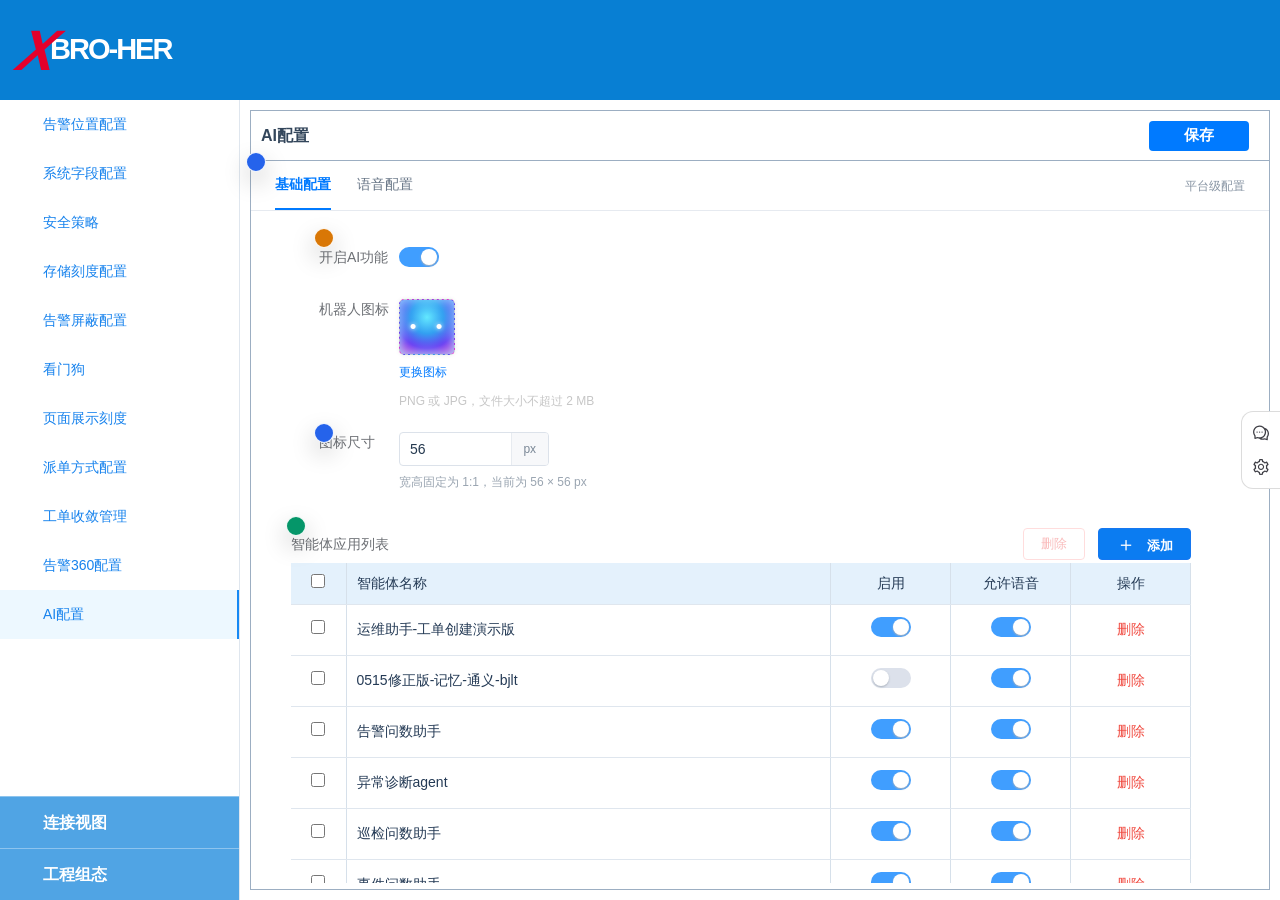
==== agent-setting/index.html @ de02d5f5 "Publish Axhub site 2026-10-08T05:49:04.096Z" ====
<!doctype html>
<html>
<head>
  <meta charset="utf-8">
  <title>工具栏 - AI配置</title>
  <meta name="viewport" content="width=device-width,initial-scale=1">
  <style>
    html, body {
      box-sizing: border-box;
      width: 100%;
      margin: 0;
      padding: 0;
      min-height: 100%;
      height: 100%;
      overflow-x: hidden;
      overflow-y: auto;
    }
    #root {
      width: 100%;
      margin-left: auto;
      margin-right: auto;
      height: 100%;
      min-height: 100vh;
      overflow: visible;
    }
    body.is-element-page #root {
      width: 100vw;
      height: 100vh;
    }
  </style>
  <style>
@layer properties{@supports (((-webkit-hyphens:none)) and (not (margin-trim:inline))) or ((-moz-orient:inline) and (not (color:rgb(from red r g b)))){*,:before,:after,::backdrop{--tw-translate-x:0;--tw-translate-y:0;--tw-translate-z:0;--tw-scale-x:1;--tw-scale-y:1;--tw-scale-z:1;--tw-rotate-x:initial;--tw-rotate-y:initial;--tw-rotate-z:initial;--tw-skew-x:initial;--tw-skew-y:initial;--tw-pan-x:initial;--tw-pan-y:initial;--tw-pinch-zoom:initial;--tw-space-y-reverse:0;--tw-space-x-reverse:0;--tw-divide-x-reverse:0;--tw-border-style:solid;--tw-divide-y-reverse:0;--tw-gradient-position:initial;--tw-gradient-from:#0000;--tw-gradient-via:#0000;--tw-gradient-to:#0000;--tw-gradient-stops:initial;--tw-gradient-via-stops:initial;--tw-gradient-from-position:0%;--tw-gradient-via-position:50%;--tw-gradient-to-position:100%;--tw-leading:initial;--tw-font-weight:initial;--tw-tracking:initial;--tw-ordinal:initial;--tw-slashed-zero:initial;--tw-numeric-figure:initial;--tw-numeric-spacing:initial;--tw-numeric-fraction:initial;--tw-shadow:0 0 #0000;--tw-shadow-color:initial;--tw-shadow-alpha:100%;--tw-inset-shadow:0 0 #0000;--tw-inset-shadow-color:initial;--tw-inset-shadow-alpha:100%;--tw-ring-color:initial;--tw-ring-shadow:0 0 #0000;--tw-inset-ring-color:initial;--tw-inset-ring-shadow:0 0 #0000;--tw-ring-inset:initial;--tw-ring-offset-width:0px;--tw-ring-offset-color:#fff;--tw-ring-offset-shadow:0 0 #0000;--tw-outline-style:solid;--tw-blur:initial;--tw-brightness:initial;--tw-contrast:initial;--tw-grayscale:initial;--tw-hue-rotate:initial;--tw-invert:initial;--tw-opacity:initial;--tw-saturate:initial;--tw-sepia:initial;--tw-drop-shadow:initial;--tw-drop-shadow-color:initial;--tw-drop-shadow-alpha:100%;--tw-drop-shadow-size:initial;--tw-backdrop-blur:initial;--tw-backdrop-brightness:initial;--tw-backdrop-contrast:initial;--tw-backdrop-grayscale:initial;--tw-backdrop-hue-rotate:initial;--tw-backdrop-invert:initial;--tw-backdrop-opacity:initial;--tw-backdrop-saturate:initial;--tw-backdrop-sepia:initial;--tw-duration:initial;--tw-ease:initial;--tw-content:""}}}@layer theme{:root,:host{--font-sans:-apple-system, BlinkMacSystemFont, "Segoe UI", Roboto, "Helvetica Neue", "Noto Sans", Arial, sans-serif, "Apple Color Emoji", "Segoe UI Emoji", "Segoe UI Symbol", "Noto Color Emoji";--font-serif:ui-serif, Georgia, Cambria, "Times New Roman", Times, serif;--font-mono:ui-monospace, SFMono-Regular, Menlo, Monaco, Consolas, "Liberation Mono", "Courier New", monospace;--color-red-50:oklch(97.1% .013 17.38);--color-red-400:oklch(70.4% .191 22.216);--color-red-500:oklch(63.7% .237 25.331);--color-red-600:oklch(57.7% .245 27.325);--color-red-900:oklch(39.6% .141 25.723);--color-orange-50:oklch(98% .016 73.684);--color-orange-100:oklch(95.4% .038 75.164);--color-orange-200:oklch(90.1% .076 70.697);--color-orange-300:oklch(83.7% .128 66.29);--color-orange-400:oklch(75% .183 55.934);--color-orange-500:oklch(70.5% .213 47.604);--color-orange-600:oklch(64.6% .222 41.116);--color-orange-700:oklch(55.3% .195 38.402);--color-orange-800:oklch(47% .157 37.304);--color-orange-900:oklch(40.8% .123 38.172);--color-amber-50:oklch(98.7% .022 95.277);--color-amber-100:oklch(96.2% .059 95.617);--color-amber-200:oklch(92.4% .12 95.746);--color-amber-300:oklch(87.9% .169 91.605);--color-amber-400:oklch(82.8% .189 84.429);--color-amber-500:oklch(76.9% .188 70.08);--color-amber-600:oklch(66.6% .179 58.318);--color-amber-700:oklch(55.5% .163 48.998);--color-amber-800:oklch(47.3% .137 46.201);--color-amber-900:oklch(41.4% .112 45.904);--color-amber-950:oklch(27.9% .077 45.635);--color-yellow-50:oklch(98.7% .026 102.212);--color-yellow-400:oklch(85.2% .199 91.936);--color-yellow-500:oklch(79.5% .184 86.047);--color-yellow-600:oklch(68.1% .162 75.834);--color-yellow-900:oklch(42.1% .095 57.708);--color-green-500:oklch(72.3% .219 149.579);--color-emerald-50:oklch(97.9% .021 166.113);--color-emerald-100:oklch(95% .052 163.051);--color-emerald-200:oklch(90.5% .093 164.15);--color-emerald-300:oklch(84.5% .143 164.978);--color-emerald-400:oklch(76.5% .177 163.223);--color-emerald-500:oklch(69.6% .17 162.48);--color-emerald-600:oklch(59.6% .145 163.225);--color-emerald-700:oklch(50.8% .118 165.612);--color-emerald-800:oklch(43.2% .095 166.913);--color-emerald-900:oklch(37.8% .077 168.94);--color-cyan-300:oklch(86.5% .127 207.078);--color-cyan-400:oklch(78.9% .154 211.53);--color-cyan-500:oklch(71.5% .143 215.221);--color-sky-300:oklch(82.8% .111 230.318);--color-sky-400:oklch(74.6% .16 232.661);--color-sky-500:oklch(68.5% .169 237.323);--color-blue-50:oklch(97% .014 254.604);--color-blue-100:oklch(93.2% .032 255.585);--color-blue-200:oklch(88.2% .059 254.128);--color-blue-400:oklch(70.7% .165 254.624);--color-blue-500:oklch(62.3% .214 259.815);--color-blue-600:oklch(54.6% .245 262.881);--color-blue-900:oklch(37.9% .146 265.522);--color-blue-950:oklch(28.2% .091 267.935);--color-indigo-50:oklch(96.2% .018 272.314);--color-indigo-200:oklch(87% .065 274.039);--color-indigo-300:oklch(78.5% .115 274.713);--color-indigo-400:oklch(67.3% .182 276.935);--color-indigo-500:oklch(58.5% .233 277.117);--color-indigo-600:oklch(51.1% .262 276.966);--color-indigo-800:oklch(39.8% .195 277.366);--color-indigo-900:oklch(35.9% .144 278.697);--color-violet-500:oklch(60.6% .25 292.717);--color-purple-50:oklch(97.7% .014 308.299);--color-purple-400:oklch(71.4% .203 305.504);--color-purple-500:oklch(62.7% .265 303.9);--color-purple-600:oklch(55.8% .288 302.321);--color-purple-900:oklch(38.1% .176 304.987);--color-fuchsia-300:oklch(83.3% .145 321.434);--color-fuchsia-500:oklch(66.7% .295 322.15);--color-pink-500:oklch(65.6% .241 354.308);--color-rose-500:oklch(64.5% .246 16.439);--color-slate-50:oklch(98.4% .003 247.858);--color-slate-100:oklch(96.8% .007 247.896);--color-slate-200:oklch(92.9% .013 255.508);--color-slate-300:oklch(86.9% .022 252.894);--color-slate-400:oklch(70.4% .04 256.788);--color-slate-500:oklch(55.4% .046 257.417);--color-slate-600:oklch(44.6% .043 257.281);--color-slate-700:oklch(37.2% .044 257.287);--color-slate-800:oklch(27.9% .041 260.031);--color-slate-900:oklch(20.8% .042 265.755);--color-slate-950:oklch(12.9% .042 264.695);--color-gray-50:oklch(98.5% .002 247.839);--color-gray-100:oklch(96.7% .003 264.542);--color-gray-200:oklch(92.8% .006 264.531);--color-gray-400:oklch(70.7% .022 261.325);--color-gray-500:oklch(55.1% .027 264.364);--color-gray-600:oklch(44.6% .03 256.802);--color-gray-950:oklch(13% .028 261.692);--color-neutral-100:oklch(97% 0 none);--color-neutral-200:oklch(92.2% 0 none);--color-neutral-400:oklch(70.8% 0 none);--color-neutral-500:oklch(55.6% 0 none);--color-neutral-600:oklch(43.9% 0 none);--color-neutral-800:oklch(26.9% 0 none);--color-neutral-900:oklch(20.5% 0 none);--color-stone-50:oklch(98.5% .001 106.423);--color-stone-100:oklch(97% .001 106.424);--color-stone-200:oklch(92.3% .003 48.717);--color-black:#000;--color-white:#fff;--spacing:.25rem;--breakpoint-sm:40rem;--breakpoint-md:48rem;--breakpoint-lg:64rem;--breakpoint-xl:80rem;--breakpoint-2xl:96rem;--container-xs:20rem;--container-sm:24rem;--container-md:28rem;--container-lg:32rem;--container-xl:36rem;--container-2xl:42rem;--container-3xl:48rem;--container-5xl:64rem;--container-6xl:72rem;--container-7xl:80rem;--text-xs:.75rem;--text-xs--line-height:calc(1 / .75);--text-sm:.875rem;--text-sm--line-height:calc(1.25 / .875);--text-base:1rem;--text-base--line-height: 1.5 ;--text-lg:1.125rem;--text-lg--line-height:calc(1.75 / 1.125);--text-xl:1.25rem;--text-xl--line-height:calc(1.75 / 1.25);--text-2xl:1.5rem;--text-2xl--line-height:calc(2 / 1.5);--text-3xl:1.875rem;--text-3xl--line-height: 1.2 ;--text-4xl:2.25rem;--text-4xl--line-height:calc(2.5 / 2.25);--text-5xl:3rem;--text-5xl--line-height:1;--text-6xl:3.75rem;--text-6xl--line-height:1;--text-7xl:4.5rem;--text-7xl--line-height:1;--text-8xl:6rem;--text-8xl--line-height:1;--text-9xl:8rem;--text-9xl--line-height:1;--font-weight-thin:100;--font-weight-extralight:200;--font-weight-light:300;--font-weight-normal:400;--font-weight-medium:500;--font-weight-semibold:600;--font-weight-bold:700;--font-weight-extrabold:800;--font-weight-black:900;--tracking-tighter:-.05em;--tracking-tight:-.025em;--tracking-wide:.025em;--tracking-wider:.05em;--tracking-widest:.1em;--leading-tight:1.25;--leading-snug:1.375;--leading-normal:1.5;--leading-relaxed:1.625;--leading-loose:2;--radius-xs:.125rem;--radius-sm:.25rem;--radius-md:.375rem;--radius-lg:.5rem;--radius-xl:.75rem;--radius-2xl:1rem;--radius-3xl:1.5rem;--shadow-sm:0 1px 3px 0 #0000001a, 0 1px 2px -1px #0000001a;--shadow-md:0 4px 6px -1px #0000001a, 0 2px 4px -2px #0000001a;--shadow-lg:0 10px 15px -3px #0000001a, 0 4px 6px -4px #0000001a;--shadow-xl:0 20px 25px -5px #0000001a, 0 8px 10px -6px #0000001a;--ease-in:cubic-bezier(.4, 0, 1, 1);--ease-out:cubic-bezier(0, 0, .2, 1);--ease-in-out:cubic-bezier(.4, 0, .2, 1);--animate-spin:spin 1s linear infinite;--animate-ping:ping 1s cubic-bezier(0, 0, .2, 1) infinite;--animate-pulse:pulse 2s cubic-bezier(.4, 0, .6, 1) infinite;--animate-bounce:bounce 1s infinite;--blur-md:12px;--default-transition-duration:.15s;--default-transition-timing-function:cubic-bezier(.4, 0, .2, 1);--default-font-family:var(--font-sans);--default-mono-font-family:var(--font-mono);--color-brand-1:#e4f0fd;--color-brand-2:#c6e1fd;--color-brand-3:#96c7fc;--color-brand-4:#65aefc;--color-brand-5:#3395fd;--color-brand-6:#007aff;--color-brand-7:#0063cc;--color-brand-8:#004a99;--color-brand-9:#08325e;--color-brand-10:#05192e;--radius-none:0}}@layer base{*,:after,:before,::backdrop{box-sizing:border-box;border:0 solid;margin:0;padding:0}::file-selector-button{box-sizing:border-box;border:0 solid;margin:0;padding:0}html,:host{-webkit-text-size-adjust:100%;tab-size:4;line-height:1.5;font-family:var(--default-font-family,-apple-system, BlinkMacSystemFont, "Segoe UI", Roboto, "Helvetica Neue", "Noto Sans", Arial, sans-serif, "Apple Color Emoji", "Segoe UI Emoji", "Segoe UI Symbol", "Noto Color Emoji");font-feature-settings:var(--default-font-feature-settings,normal);font-variation-settings:var(--default-font-variation-settings,normal);-webkit-tap-highlight-color:transparent}hr{height:0;color:inherit;border-top-width:1px}abbr:where([title]){-webkit-text-decoration:underline dotted;text-decoration:underline dotted}h1,h2,h3,h4,h5,h6{font-size:inherit;font-weight:inherit}a{color:inherit;-webkit-text-decoration:inherit;text-decoration:inherit}b,strong{font-weight:bolder}code,kbd,samp,pre{font-family:var(--default-mono-font-family,ui-monospace, SFMono-Regular, Menlo, Monaco, Consolas, "Liberation Mono", "Courier New", monospace);font-feature-settings:var(--default-mono-font-feature-settings,normal);font-variation-settings:var(--default-mono-font-variation-settings,normal);font-size:1em}small{font-size:80%}sub,sup{vertical-align:baseline;font-size:75%;line-height:0;position:relative}sub{bottom:-.25em}sup{top:-.5em}table{text-indent:0;border-color:inherit;border-collapse:collapse}:-moz-focusring:where(:not(iframe)){outline:auto}progress{vertical-align:baseline}summary{display:list-item}ol,ul,menu{list-style:none}img,svg,video,canvas,audio,iframe,embed,object{vertical-align:middle;display:block}img,video{max-width:100%;height:auto}button,input,select,optgroup,textarea{font:inherit;font-feature-settings:inherit;font-variation-settings:inherit;letter-spacing:inherit;color:inherit;opacity:1;background-color:#0000;border-radius:0}::file-selector-button{font:inherit;font-feature-settings:inherit;font-variation-settings:inherit;letter-spacing:inherit;color:inherit;opacity:1;background-color:#0000;border-radius:0}:where(select:is([multiple],[size])) optgroup{font-weight:bolder}:where(select:is([multiple],[size])) optgroup option{padding-inline-start:20px}::file-selector-button{margin-inline-end:4px}::placeholder{opacity:1}@supports (not ((-webkit-appearance:-apple-pay-button))) or (contain-intrinsic-size:1px){::placeholder{color:currentColor}@supports (color:color-mix(in lab,red,red)){::placeholder{color:color-mix(in oklab,currentcolor 50%,transparent)}}}textarea{resize:vertical}::-webkit-search-decoration{-webkit-appearance:none}::-webkit-date-and-time-value{min-height:1lh;text-align:inherit}::-webkit-datetime-edit{display:inline-flex}::-webkit-datetime-edit-fields-wrapper{padding:0}::-webkit-datetime-edit{padding-block:0}::-webkit-datetime-edit-year-field{padding-block:0}::-webkit-datetime-edit-month-field{padding-block:0}::-webkit-datetime-edit-day-field{padding-block:0}::-webkit-datetime-edit-hour-field{padding-block:0}::-webkit-datetime-edit-minute-field{padding-block:0}::-webkit-datetime-edit-second-field{padding-block:0}::-webkit-datetime-edit-millisecond-field{padding-block:0}::-webkit-datetime-edit-meridiem-field{padding-block:0}::-webkit-calendar-picker-indicator{line-height:1}:-moz-ui-invalid{box-shadow:none}button,input:where([type=button],[type=reset],[type=submit]){appearance:button}::file-selector-button{appearance:button}::-webkit-inner-spin-button{height:auto}::-webkit-outer-spin-button{height:auto}[hidden]:where(:not([hidden=until-found])){display:none!important}}@layer components;@layer utilities{.\@container{container-type:inline-size}.pointer-events-none{pointer-events:none}.\!visible{visibility:visible!important}.collapse{visibility:collapse}.invisible{visibility:hidden}.visible{visibility:visible}.visible\!{visibility:visible!important}.sr-only{clip-path:inset(50%);white-space:nowrap;border-width:0;width:1px;height:1px;margin:-1px;padding:0;position:absolute;overflow:hidden}.not-sr-only{clip-path:none;white-space:normal;width:auto;height:auto;margin:0;padding:0;position:static;overflow:visible}.absolute{position:absolute}.fixed{position:fixed}.fixed\!{position:fixed!important}.relative{position:relative}.static{position:static}.sticky{position:sticky}.inset-0{inset:0}.inset-x-0{inset-inline:0}.inset-y-0{inset-block:0}.\!top-6{top:calc(var(--spacing) * 6)!important}.-top-0\.5{top:calc(var(--spacing) * -.5)}.-top-1{top:calc(var(--spacing) * -1)}.top-0{top:0}.top-1{top:var(--spacing)}.top-1\/2{top:50%}.top-3{top:calc(var(--spacing) * 3)}.top-4{top:calc(var(--spacing) * 4)}.top-5{top:calc(var(--spacing) * 5)}.top-14{top:calc(var(--spacing) * 14)}.top-\[-2\.09px\]{top:-2.09px}.top-\[-12\.47px\]{top:-12.47px}.top-\[-17px\]{top:-17px}.top-\[-34\.09px\]{top:-34.09px}.top-\[-142px\]{top:-142px}.top-\[-214px\]{top:-214px}.top-\[-286px\]{top:-286px}.top-\[1px\]{top:1px}.top-\[2px\]{top:2px}.top-\[3\.77px\]{top:3.77px}.top-\[4\.86px\]{top:4.86px}.top-\[4px\]{top:4px}.top-\[6px\]{top:6px}.top-\[7px\]{top:7px}.top-\[8px\]{top:8px}.top-\[11px\]{top:11px}.top-\[12px\]{top:12px}.top-\[13px\]{top:13px}.top-\[16px\]{top:16px}.top-\[17\.91px\]{top:17.91px}.top-\[19px\]{top:19px}.top-\[20px\]{top:20px}.top-\[21px\]{top:21px}.top-\[24\.79px\]{top:24.79px}.top-\[24px\]{top:24px}.top-\[28px\]{top:28px}.top-\[33\.48px\]{top:33.48px}.top-\[33px\]{top:33px}.top-\[44px\]{top:44px}.top-\[47px\]{top:47px}.top-\[50\%\]{top:50%}.top-\[50px\]{top:50px}.top-\[68px\]{top:68px}.top-\[72px\]{top:72px}.top-\[79px\]{top:79px}.top-\[124px\]{top:124px}.top-\[177px\]{top:177px}.top-\[184px\]{top:184px}.top-\[196px\]{top:196px}.top-\[249px\]{top:249px}.top-\[252px\]{top:252px}.top-\[264px\]{top:264px}.top-\[297px\]{top:297px}.top-\[312px\]{top:312px}.top-\[324px\]{top:324px}.top-\[326px\]{top:326px}.top-\[401px\]{top:401px}.top-\[505px\]{top:505px}.top-\[609px\]{top:609px}.top-\[713px\]{top:713px}.top-\[817px\]{top:817px}.top-full{top:100%}.-right-0\.5{right:calc(var(--spacing) * -.5)}.-right-1{right:calc(var(--spacing) * -1)}.right-0{right:0}.right-1{right:var(--spacing)}.right-2{right:calc(var(--spacing) * 2)}.right-3{right:calc(var(--spacing) * 3)}.right-4{right:calc(var(--spacing) * 4)}.right-5{right:calc(var(--spacing) * 5)}.right-\[-8px\]{right:-8px}.bottom-0{bottom:0}.bottom-3{bottom:calc(var(--spacing) * 3)}.bottom-full{bottom:100%}.left-0{left:0}.left-1\/2{left:50%}.left-2{left:calc(var(--spacing) * 2)}.left-3{left:calc(var(--spacing) * 3)}.left-4{left:calc(var(--spacing) * 4)}.left-\[-8px\]{left:-8px}.left-\[1px\]{left:1px}.left-\[4px\]{left:4px}.left-\[6px\]{left:6px}.left-\[7px\]{left:7px}.left-\[8px\]{left:8px}.left-\[10px\]{left:10px}.left-\[12px\]{left:12px}.left-\[13px\]{left:13px}.left-\[16px\]{left:16px}.left-\[17\.47px\]{left:17.47px}.left-\[20px\]{left:20px}.left-\[22\.68px\]{left:22.68px}.left-\[22px\]{left:22px}.left-\[24px\]{left:24px}.left-\[33px\]{left:33px}.left-\[34px\]{left:34px}.left-\[50\%\]{left:50%}.left-\[53px\]{left:53px}.left-\[56px\]{left:56px}.left-\[58px\]{left:58px}.left-\[61px\]{left:61px}.left-\[76px\]{left:76px}.left-\[80px\]{left:80px}.left-\[88px\]{left:88px}.left-\[106px\]{left:106px}.left-\[109px\]{left:109px}.left-\[130\.62px\]{left:130.62px}.left-\[139px\]{left:139px}.left-\[178px\]{left:178px}.left-\[188px\]{left:188px}.left-\[229px\]{left:229px}.left-\[232px\]{left:232px}.left-\[273\.91px\]{left:273.91px}.left-\[279\.71px\]{left:279.71px}.left-\[305px\]{left:305px}.left-\[320px\]{left:320px}.left-\[362px\]{left:362px}.left-\[396px\]{left:396px}.left-\[403px\]{left:403px}.left-\[408\.86px\]{left:408.86px}.left-\[408px\]{left:408px}.left-\[495\.91px\]{left:495.91px}.left-\[496px\]{left:496px}.left-\[517\.77px\]{left:517.77px}.left-\[520px\]{left:520px}.left-\[558px\]{left:558px}.left-\[642px\]{left:642px}.left-\[647\.86px\]{left:647.86px}.left-\[672px\]{left:672px}.left-\[678px\]{left:678px}.left-\[760px\]{left:760px}.left-\[1816px\]{left:1816px}.isolate{isolation:isolate}.isolation-auto{isolation:auto}.-z-0{z-index:-0}.z-0{z-index:0}.z-10{z-index:10}.z-20{z-index:20}.z-30{z-index:30}.z-40{z-index:40}.z-50{z-index:50}.z-\[60\]{z-index:60}.z-\[70\]{z-index:70}.z-\[100\]{z-index:100}.z-\[120\]{z-index:120}.z-\[2000\]{z-index:2000}.col-span-3{grid-column:span 3/span 3}.float-right{float:right}.container{width:100%}@media (min-width:40rem){.container{max-width:40rem}}@media (min-width:48rem){.container{max-width:48rem}}@media (min-width:64rem){.container{max-width:64rem}}@media (min-width:80rem){.container{max-width:80rem}}@media (min-width:96rem){.container{max-width:96rem}}.m-0{margin:0}.m-1{margin:var(--spacing)}.m-4{margin:calc(var(--spacing) * 4)}.m-6{margin:calc(var(--spacing) * 6)}.-mx-1{margin-inline:calc(var(--spacing) * -1)}.mx-0\.5{margin-inline:calc(var(--spacing) * .5)}.mx-1{margin-inline:var(--spacing)}.mx-auto{margin-inline:auto}.my-1{margin-block:var(--spacing)}.my-5{margin-block:calc(var(--spacing) * 5)}.-mt-0{margin-top:0}.-mt-0\.5{margin-top:calc(var(--spacing) * -.5)}.mt-0{margin-top:0}.mt-0\.5{margin-top:calc(var(--spacing) * .5)}.mt-1{margin-top:var(--spacing)}.mt-1\.5{margin-top:calc(var(--spacing) * 1.5)}.mt-2{margin-top:calc(var(--spacing) * 2)}.mt-3{margin-top:calc(var(--spacing) * 3)}.mt-4{margin-top:calc(var(--spacing) * 4)}.mt-5{margin-top:calc(var(--spacing) * 5)}.mt-6{margin-top:calc(var(--spacing) * 6)}.-mr-6{margin-right:calc(var(--spacing) * -6)}.-mr-96{margin-right:calc(var(--spacing) * -96)}.mr-0{margin-right:0}.mr-0\.5{margin-right:calc(var(--spacing) * .5)}.mr-1{margin-right:var(--spacing)}.mr-1\.5{margin-right:calc(var(--spacing) * 1.5)}.mr-2{margin-right:calc(var(--spacing) * 2)}.mr-4{margin-right:calc(var(--spacing) * 4)}.mr-5{margin-right:calc(var(--spacing) * 5)}.mr-7{margin-right:calc(var(--spacing) * 7)}.mr-14{margin-right:calc(var(--spacing) * 14)}.-mb-0{margin-bottom:0}.-mb-0\.5{margin-bottom:calc(var(--spacing) * -.5)}.-mb-px{margin-bottom:-1px}.mb-0{margin-bottom:0}.mb-1{margin-bottom:var(--spacing)}.mb-1\.5{margin-bottom:calc(var(--spacing) * 1.5)}.mb-2{margin-bottom:calc(var(--spacing) * 2)}.mb-2\.5{margin-bottom:calc(var(--spacing) * 2.5)}.mb-3{margin-bottom:calc(var(--spacing) * 3)}.mb-4{margin-bottom:calc(var(--spacing) * 4)}.mb-6{margin-bottom:calc(var(--spacing) * 6)}.mb-8{margin-bottom:calc(var(--spacing) * 8)}.mb-12{margin-bottom:calc(var(--spacing) * 12)}.-ml-6{margin-left:calc(var(--spacing) * -6)}.-ml-8{margin-left:calc(var(--spacing) * -8)}.-ml-px{margin-left:-1px}.ml-0{margin-left:0}.ml-0\.5{margin-left:calc(var(--spacing) * .5)}.ml-1{margin-left:var(--spacing)}.ml-2{margin-left:calc(var(--spacing) * 2)}.ml-4{margin-left:calc(var(--spacing) * 4)}.ml-14{margin-left:calc(var(--spacing) * 14)}.ml-96{margin-left:calc(var(--spacing) * 96)}.ml-auto{margin-left:auto}.box-border{box-sizing:border-box}.line-clamp-1{-webkit-line-clamp:1;-webkit-box-orient:vertical;display:-webkit-box;overflow:hidden}.line-clamp-2{-webkit-line-clamp:2;-webkit-box-orient:vertical;display:-webkit-box;overflow:hidden}.\!flex{display:flex!important}.block{display:block}.contents{display:contents}.flex{display:flex}.flow-root{display:flow-root}.grid{display:grid}.hidden{display:none}.inline{display:inline}.inline\!{display:inline!important}.inline-block{display:inline-block}.inline-flex{display:inline-flex}.inline-grid{display:inline-grid}.inline-table{display:inline-table}.list-item{display:list-item}.table{display:table}.table\!{display:table!important}.table-caption{display:table-caption}.table-cell{display:table-cell}.table-column{display:table-column}.table-column-group{display:table-column-group}.table-footer-group{display:table-footer-group}.table-header-group{display:table-header-group}.table-row{display:table-row}.table-row-group{display:table-row-group}.aspect-square{aspect-ratio:1}.size-1{width:var(--spacing);height:var(--spacing)}.size-2\.5{width:calc(var(--spacing) * 2.5);height:calc(var(--spacing) * 2.5)}.size-3{width:calc(var(--spacing) * 3);height:calc(var(--spacing) * 3)}.size-4{width:calc(var(--spacing) * 4);height:calc(var(--spacing) * 4)}.size-5{width:calc(var(--spacing) * 5);height:calc(var(--spacing) * 5)}.size-6{width:calc(var(--spacing) * 6);height:calc(var(--spacing) * 6)}.size-8{width:calc(var(--spacing) * 8);height:calc(var(--spacing) * 8)}.size-9{width:calc(var(--spacing) * 9);height:calc(var(--spacing) * 9)}.size-10{width:calc(var(--spacing) * 10);height:calc(var(--spacing) * 10)}.size-12{width:calc(var(--spacing) * 12);height:calc(var(--spacing) * 12)}.size-14{width:calc(var(--spacing) * 14);height:calc(var(--spacing) * 14)}.size-16{width:calc(var(--spacing) * 16);height:calc(var(--spacing) * 16)}.h-0{height:0}.h-1\.5{height:calc(var(--spacing) * 1.5)}.h-2{height:calc(var(--spacing) * 2)}.h-2\.5{height:calc(var(--spacing) * 2.5)}.h-3{height:calc(var(--spacing) * 3)}.h-3\.5{height:calc(var(--spacing) * 3.5)}.h-4{height:calc(var(--spacing) * 4)}.h-5{height:calc(var(--spacing) * 5)}.h-6{height:calc(var(--spacing) * 6)}.h-7{height:calc(var(--spacing) * 7)}.h-8{height:calc(var(--spacing) * 8)}.h-9{height:calc(var(--spacing) * 9)}.h-10{height:calc(var(--spacing) * 10)}.h-11{height:calc(var(--spacing) * 11)}.h-12{height:calc(var(--spacing) * 12)}.h-14{height:calc(var(--spacing) * 14)}.h-16{height:calc(var(--spacing) * 16)}.h-20{height:calc(var(--spacing) * 20)}.h-24{height:calc(var(--spacing) * 24)}.h-28{height:calc(var(--spacing) * 28)}.h-32{height:calc(var(--spacing) * 32)}.h-40{height:calc(var(--spacing) * 40)}.h-48{height:calc(var(--spacing) * 48)}.h-56{height:calc(var(--spacing) * 56)}.h-84{height:calc(var(--spacing) * 84)}.h-96{height:calc(var(--spacing) * 96)}.h-\[2px\]{height:2px}.h-\[9px\]{height:9px}.h-\[60vh\]{height:60vh}.h-\[320px\]{height:320px}.h-\[360px\]{height:360px}.h-\[560px\]{height:560px}.h-\[1036px\]{height:1036px}.h-\[1080px\]{height:1080px}.h-\[calc\(100vh\)\]{height:100vh}.h-\[calc\(100vh-3\.5rem\)\]{height:calc(100vh - 3.5rem)}.h-\[var\(--radix-select-trigger-height\)\]{height:var(--radix-select-trigger-height)}.h-auto{height:auto}.h-full{height:100%}.h-px{height:1px}.h-screen{height:100vh}.max-h-10{max-height:calc(var(--spacing) * 10)}.max-h-14{max-height:calc(var(--spacing) * 14)}.max-h-48{max-height:calc(var(--spacing) * 48)}.max-h-72{max-height:calc(var(--spacing) * 72)}.max-h-80{max-height:calc(var(--spacing) * 80)}.max-h-96{max-height:calc(var(--spacing) * 96)}.max-h-\[80vh\]{max-height:80vh}.max-h-\[140px\]{max-height:140px}.max-h-\[160px\]{max-height:160px}.max-h-\[300px\]{max-height:300px}.max-h-\[calc\(100vh-3rem\)\]{max-height:calc(100vh - 3rem)}.max-h-full{max-height:100%}.max-h-none{max-height:none}.min-h-0{min-height:0}.min-h-5{min-height:calc(var(--spacing) * 5)}.min-h-9{min-height:calc(var(--spacing) * 9)}.min-h-\[32px\]{min-height:32px}.min-h-\[84px\]{min-height:84px}.min-h-\[96px\]{min-height:96px}.min-h-\[100dvh\]{min-height:100dvh}.min-h-\[150px\]{min-height:150px}.min-h-\[200px\]{min-height:200px}.min-h-\[400px\]{min-height:400px}.min-h-\[520px\]{min-height:520px}.min-h-screen{min-height:100vh}.w-0{width:0}.w-1{width:var(--spacing)}.w-1\/2{width:50%}.w-1\/3{width:33.3333%}.w-1\/4{width:25%}.w-2{width:calc(var(--spacing) * 2)}.w-2\.5{width:calc(var(--spacing) * 2.5)}.w-2\/3{width:66.6667%}.w-3{width:calc(var(--spacing) * 3)}.w-3\.5{width:calc(var(--spacing) * 3.5)}.w-3\/4{width:75%}.w-4{width:calc(var(--spacing) * 4)}.w-4\/5{width:80%}.w-5{width:calc(var(--spacing) * 5)}.w-6{width:calc(var(--spacing) * 6)}.w-7{width:calc(var(--spacing) * 7)}.w-8{width:calc(var(--spacing) * 8)}.w-9{width:calc(var(--spacing) * 9)}.w-10{width:calc(var(--spacing) * 10)}.w-11\/12{width:91.6667%}.w-12{width:calc(var(--spacing) * 12)}.w-14{width:calc(var(--spacing) * 14)}.w-16{width:calc(var(--spacing) * 16)}.w-20{width:calc(var(--spacing) * 20)}.w-24{width:calc(var(--spacing) * 24)}.w-28{width:calc(var(--spacing) * 28)}.w-32{width:calc(var(--spacing) * 32)}.w-40{width:calc(var(--spacing) * 40)}.w-44{width:calc(var(--spacing) * 44)}.w-48{width:calc(var(--spacing) * 48)}.w-52{width:calc(var(--spacing) * 52)}.w-56{width:calc(var(--spacing) * 56)}.w-60{width:calc(var(--spacing) * 60)}.w-64{width:calc(var(--spacing) * 64)}.w-72{width:calc(var(--spacing) * 72)}.w-80{width:calc(var(--spacing) * 80)}.w-96{width:calc(var(--spacing) * 96)}.w-\[3px\]{width:3px}.w-\[4\.95px\]{width:4.95px}.w-\[9px\]{width:9px}.w-\[45\%\]{width:45%}.w-\[56px\]{width:56px}.w-\[180px\]{width:180px}.w-\[200px\]{width:200px}.w-\[240px\]{width:240px}.w-\[248px\]{width:248px}.w-\[280px\]{width:280px}.w-\[288px\]{width:288px}.w-\[300px\]{width:300px}.w-\[320px\]{width:320px}.w-\[340px\]{width:340px}.w-\[350px\]{width:350px}.w-\[375px\]{width:375px}.w-\[528px\]{width:528px}.w-\[768px\]{width:768px}.w-\[800px\]{width:800px}.w-\[848px\]{width:848px}.w-\[1840px\]{width:1840px}.w-\[1920px\]{width:1920px}.w-\[calc\(33\%-1rem\)\]{width:calc(33% - 1rem)}.w-\[min\(90vw\,860px\)\]{width:min(90vw,860px)}.w-\[min\(92vw\,520px\)\]{width:min(92vw,520px)}.w-\[min\(92vw\,620px\)\]{width:min(92vw,620px)}.w-\[var\(--radix-popover-trigger-width\)\]{width:var(--radix-popover-trigger-width)}.w-auto{width:auto}.w-fit{width:fit-content}.w-full{width:100%}.w-max{width:max-content}.w-px{width:1px}.max-w-0{max-width:0}.max-w-2xl{max-width:var(--container-2xl)}.max-w-3xl{max-width:var(--container-3xl)}.max-w-5xl{max-width:var(--container-5xl)}.max-w-6xl{max-width:var(--container-6xl)}.max-w-7xl{max-width:var(--container-7xl)}.max-w-\[65ch\]{max-width:65ch}.max-w-\[80\%\]{max-width:80%}.max-w-\[220px\]{max-width:220px}.max-w-\[360px\]{max-width:360px}.max-w-\[420px\]{max-width:420px}.max-w-\[460px\]{max-width:460px}.max-w-\[480px\]{max-width:480px}.max-w-\[520px\]{max-width:520px}.max-w-\[620px\]{max-width:620px}.max-w-\[640px\]{max-width:640px}.max-w-\[720px\]{max-width:720px}.max-w-\[760px\]{max-width:760px}.max-w-\[780px\]{max-width:780px}.max-w-\[860px\]{max-width:860px}.max-w-\[1200px\]{max-width:1200px}.max-w-\[1400px\]{max-width:1400px}.max-w-full{max-width:100%}.max-w-lg{max-width:var(--container-lg)}.max-w-md{max-width:var(--container-md)}.max-w-none{max-width:none}.max-w-screen-2xl{max-width:var(--breakpoint-2xl)}.max-w-screen-lg{max-width:var(--breakpoint-lg)}.max-w-screen-md{max-width:var(--breakpoint-md)}.max-w-screen-sm{max-width:var(--breakpoint-sm)}.max-w-screen-xl{max-width:var(--breakpoint-xl)}.max-w-sm{max-width:var(--container-sm)}.max-w-xl{max-width:var(--container-xl)}.max-w-xs{max-width:var(--container-xs)}.min-w-0{min-width:0}.min-w-3\.5{min-width:calc(var(--spacing) * 3.5)}.min-w-\[8rem\]{min-width:8rem}.min-w-\[36px\]{min-width:36px}.min-w-\[76px\]{min-width:76px}.min-w-\[132px\]{min-width:132px}.min-w-\[280px\]{min-width:280px}.min-w-\[var\(--radix-select-trigger-width\)\]{min-width:var(--radix-select-trigger-width)}.min-w-full{min-width:100%}.flex-1{flex:1}.flex-none{flex:none}.flex-shrink{flex-shrink:1}.flex-shrink-0{flex-shrink:0}.shrink{flex-shrink:1}.shrink-0{flex-shrink:0}.flex-grow,.grow{flex-grow:1}.basis-0{flex-basis:0}.basis-1{flex-basis:var(--spacing)}.basis-1\/12{flex-basis:8.33333%}.caption-bottom{caption-side:bottom}.border-collapse{border-collapse:collapse}.border-separate{border-collapse:separate}.origin-\(--radix-tooltip-content-transform-origin\){transform-origin:var(--radix-tooltip-content-transform-origin)}.origin-center{transform-origin:50%}.origin-top-left{transform-origin:0 0}.-translate-x-1\/2{--tw-translate-x: -50% ;translate:var(--tw-translate-x) var(--tw-translate-y)}.-translate-x-full{--tw-translate-x:-100%;translate:var(--tw-translate-x) var(--tw-translate-y)}.translate-x-0{--tw-translate-x:0px;translate:var(--tw-translate-x) var(--tw-translate-y)}.translate-x-\[-3px\]{--tw-translate-x:-3px;translate:var(--tw-translate-x) var(--tw-translate-y)}.translate-x-\[-50\%\]{--tw-translate-x:-50%;translate:var(--tw-translate-x) var(--tw-translate-y)}.translate-x-full{--tw-translate-x:100%;translate:var(--tw-translate-x) var(--tw-translate-y)}.\!translate-y-0{--tw-translate-y:0px!important;translate:var(--tw-translate-x) var(--tw-translate-y)!important}.-translate-y-1\/2{--tw-translate-y: -50% ;translate:var(--tw-translate-x) var(--tw-translate-y)}.-translate-y-\[1px\]{--tw-translate-y: -1px ;translate:var(--tw-translate-x) var(--tw-translate-y)}.translate-y-\[-50\%\]{--tw-translate-y:-50%;translate:var(--tw-translate-x) var(--tw-translate-y)}.translate-y-\[calc\(-50\%_-_2px\)\]{--tw-translate-y: calc(-50% - 2px) ;translate:var(--tw-translate-x) var(--tw-translate-y)}.translate-none{translate:none}.scale-0{--tw-scale-x:0%;--tw-scale-y:0%;--tw-scale-z:0%;scale:var(--tw-scale-x) var(--tw-scale-y)}.scale-100{--tw-scale-x:100%;--tw-scale-y:100%;--tw-scale-z:100%;scale:var(--tw-scale-x) var(--tw-scale-y)}.scale-3d{scale:var(--tw-scale-x) var(--tw-scale-y) var(--tw-scale-z)}.scale-\[0\.98\]{scale:.98}.-rotate-90{rotate:-90deg}.rotate-0{rotate:0deg}.rotate-45{rotate:45deg}.rotate-90{rotate:90deg}.rotate-\[75deg\]{rotate:75deg}.transform{transform:var(--tw-rotate-x,) var(--tw-rotate-y,) var(--tw-rotate-z,) var(--tw-skew-x,) var(--tw-skew-y,)}.transform\!{transform:var(--tw-rotate-x,) var(--tw-rotate-y,) var(--tw-rotate-z,) var(--tw-skew-x,) var(--tw-skew-y,)!important}.animate-bounce{animation:var(--animate-bounce)}.animate-ping{animation:var(--animate-ping)}.animate-pulse{animation:var(--animate-pulse)}.animate-spin{animation:var(--animate-spin)}.cursor-default{cursor:default}.cursor-not-allowed{cursor:not-allowed}.cursor-pointer{cursor:pointer}.cursor-text{cursor:text}.touch-pinch-zoom{--tw-pinch-zoom:pinch-zoom;touch-action:var(--tw-pan-x,) var(--tw-pan-y,) var(--tw-pinch-zoom,)}.touch-none{touch-action:none}.resize{resize:both}.resize-none{resize:none}.resize-y{resize:vertical}.scrollbar-thin{scrollbar-width:thin}.list-none{list-style-type:none}.grid-cols-1{grid-template-columns:repeat(1,minmax(0,1fr))}.grid-cols-2{grid-template-columns:repeat(2,minmax(0,1fr))}.grid-cols-3{grid-template-columns:repeat(3,minmax(0,1fr))}.grid-cols-4{grid-template-columns:repeat(4,minmax(0,1fr))}.grid-cols-5{grid-template-columns:repeat(5,minmax(0,1fr))}.grid-cols-\[1fr_auto_auto_auto\]{grid-template-columns:1fr auto auto auto}.grid-cols-\[minmax\(0\,1fr\)_auto_minmax\(0\,1fr\)\]{grid-template-columns:minmax(0,1fr) auto minmax(0,1fr)}.\!flex-col{flex-direction:column!important}.flex-col{flex-direction:column}.flex-col-reverse{flex-direction:column-reverse}.flex-row{flex-direction:row}.flex-row-reverse{flex-direction:row-reverse}.flex-wrap{flex-wrap:wrap}.items-center{align-items:center}.items-end{align-items:flex-end}.items-start{align-items:flex-start}.items-stretch{align-items:stretch}.justify-between{justify-content:space-between}.justify-center{justify-content:center}.justify-end{justify-content:flex-end}.justify-start{justify-content:flex-start}.gap-0{gap:0}.gap-0\.5{gap:calc(var(--spacing) * .5)}.gap-1{gap:var(--spacing)}.gap-1\.5{gap:calc(var(--spacing) * 1.5)}.gap-2{gap:calc(var(--spacing) * 2)}.gap-2\.5{gap:calc(var(--spacing) * 2.5)}.gap-3{gap:calc(var(--spacing) * 3)}.gap-4{gap:calc(var(--spacing) * 4)}.gap-6{gap:calc(var(--spacing) * 6)}.gap-8{gap:calc(var(--spacing) * 8)}.gap-12{gap:calc(var(--spacing) * 12)}:where(.\!space-y-0>:not(:last-child)){--tw-space-y-reverse:0!important;margin-block:0!important}:where(.space-y-0>:not(:last-child)){--tw-space-y-reverse:0;margin-block:0}:where(.space-y-0\.5>:not(:last-child)){--tw-space-y-reverse:0;margin-block-start:calc(calc(var(--spacing) * .5) * var(--tw-space-y-reverse));margin-block-end:calc(calc(var(--spacing) * .5) * calc(1 - var(--tw-space-y-reverse)))}:where(.space-y-1>:not(:last-child)){--tw-space-y-reverse:0;margin-block-start:calc(var(--spacing) * var(--tw-space-y-reverse));margin-block-end:calc(var(--spacing) * calc(1 - var(--tw-space-y-reverse)))}:where(.space-y-1\.5>:not(:last-child)){--tw-space-y-reverse:0;margin-block-start:calc(calc(var(--spacing) * 1.5) * var(--tw-space-y-reverse));margin-block-end:calc(calc(var(--spacing) * 1.5) * calc(1 - var(--tw-space-y-reverse)))}:where(.space-y-2>:not(:last-child)){--tw-space-y-reverse:0;margin-block-start:calc(calc(var(--spacing) * 2) * var(--tw-space-y-reverse));margin-block-end:calc(calc(var(--spacing) * 2) * calc(1 - var(--tw-space-y-reverse)))}:where(.space-y-3>:not(:last-child)){--tw-space-y-reverse:0;margin-block-start:calc(calc(var(--spacing) * 3) * var(--tw-space-y-reverse));margin-block-end:calc(calc(var(--spacing) * 3) * calc(1 - var(--tw-space-y-reverse)))}:where(.space-y-4>:not(:last-child)){--tw-space-y-reverse:0;margin-block-start:calc(calc(var(--spacing) * 4) * var(--tw-space-y-reverse));margin-block-end:calc(calc(var(--spacing) * 4) * calc(1 - var(--tw-space-y-reverse)))}:where(.space-y-6>:not(:last-child)){--tw-space-y-reverse:0;margin-block-start:calc(calc(var(--spacing) * 6) * var(--tw-space-y-reverse));margin-block-end:calc(calc(var(--spacing) * 6) * calc(1 - var(--tw-space-y-reverse)))}:where(.space-y-8>:not(:last-child)){--tw-space-y-reverse:0;margin-block-start:calc(calc(var(--spacing) * 8) * var(--tw-space-y-reverse));margin-block-end:calc(calc(var(--spacing) * 8) * calc(1 - var(--tw-space-y-reverse)))}:where(.space-y-12>:not(:last-child)){--tw-space-y-reverse:0;margin-block-start:calc(calc(var(--spacing) * 12) * var(--tw-space-y-reverse));margin-block-end:calc(calc(var(--spacing) * 12) * calc(1 - var(--tw-space-y-reverse)))}:where(.space-y-reverse>:not(:last-child)){--tw-space-y-reverse:1}.gap-x-0{column-gap:0}.gap-x-1{column-gap:var(--spacing)}.gap-x-1\.5{column-gap:calc(var(--spacing) * 1.5)}.gap-x-2{column-gap:calc(var(--spacing) * 2)}.gap-x-3{column-gap:calc(var(--spacing) * 3)}.gap-x-4{column-gap:calc(var(--spacing) * 4)}.gap-x-6{column-gap:calc(var(--spacing) * 6)}:where(.space-x-1>:not(:last-child)){--tw-space-x-reverse:0;margin-inline-start:calc(var(--spacing) * var(--tw-space-x-reverse));margin-inline-end:calc(var(--spacing) * calc(1 - var(--tw-space-x-reverse)))}:where(.space-x-3>:not(:last-child)){--tw-space-x-reverse:0;margin-inline-start:calc(calc(var(--spacing) * 3) * var(--tw-space-x-reverse));margin-inline-end:calc(calc(var(--spacing) * 3) * calc(1 - var(--tw-space-x-reverse)))}:where(.space-x-4>:not(:last-child)){--tw-space-x-reverse:0;margin-inline-start:calc(calc(var(--spacing) * 4) * var(--tw-space-x-reverse));margin-inline-end:calc(calc(var(--spacing) * 4) * calc(1 - var(--tw-space-x-reverse)))}:where(.space-x-reverse>:not(:last-child)){--tw-space-x-reverse:1}.gap-y-0{row-gap:0}.gap-y-1{row-gap:var(--spacing)}.gap-y-1\.5{row-gap:calc(var(--spacing) * 1.5)}.gap-y-2{row-gap:calc(var(--spacing) * 2)}.gap-y-3{row-gap:calc(var(--spacing) * 3)}.gap-y-4{row-gap:calc(var(--spacing) * 4)}.gap-y-6{row-gap:calc(var(--spacing) * 6)}:where(.divide-x>:not(:last-child)){--tw-divide-x-reverse:0;border-inline-style:var(--tw-border-style);border-inline-start-width:calc(1px * var(--tw-divide-x-reverse));border-inline-end-width:calc(1px * calc(1 - var(--tw-divide-x-reverse)))}:where(.divide-y>:not(:last-child)){--tw-divide-y-reverse:0;border-bottom-style:var(--tw-border-style);border-top-style:var(--tw-border-style);border-top-width:calc(1px * var(--tw-divide-y-reverse));border-bottom-width:calc(1px * calc(1 - var(--tw-divide-y-reverse)))}:where(.divide-y-reverse>:not(:last-child)){--tw-divide-y-reverse:1}:where(.divide-slate-100>:not(:last-child)){border-color:var(--color-slate-100)}.self-center{align-self:center}.self-end{align-self:flex-end}.self-start{align-self:flex-start}.truncate{text-overflow:ellipsis;white-space:nowrap;overflow:hidden}.overflow-auto{overflow:auto}.overflow-hidden{overflow:hidden}.overflow-visible{overflow:visible}.overflow-x-auto{overflow-x:auto}.overflow-x-hidden{overflow-x:hidden}.overflow-y-auto{overflow-y:auto}.overflow-y-hidden{overflow-y:hidden}.overscroll-contain{overscroll-behavior:contain}.\!rounded-full{border-radius:3.40282e38px!important}.rounded{border-radius:.25rem}.rounded-2xl{border-radius:var(--radius-2xl)}.rounded-\[2\.5rem\]{border-radius:2.5rem}.rounded-\[2px\]{border-radius:2px}.rounded-\[4px\]{border-radius:4px}.rounded-\[10px\]{border-radius:10px}.rounded-\[18px\]{border-radius:18px}.rounded-\[24px\]{border-radius:24px}.rounded-\[32px\]{border-radius:32px}.rounded-\[40px\]{border-radius:40px}.rounded-\[100px\]{border-radius:100px}.rounded-\[inherit\]{border-radius:inherit}.rounded-full{border-radius:3.40282e38px}.rounded-lg{border-radius:var(--radius-lg)}.rounded-md{border-radius:var(--radius-md)}.rounded-none{border-radius:var(--radius-none)}.rounded-sm{border-radius:var(--radius-sm)}.rounded-xl{border-radius:var(--radius-xl)}.rounded-s{border-start-start-radius:.25rem;border-end-start-radius:.25rem}.rounded-ss{border-start-start-radius:.25rem}.rounded-e{border-start-end-radius:.25rem;border-end-end-radius:.25rem}.rounded-se{border-start-end-radius:.25rem}.rounded-ee{border-end-end-radius:.25rem}.rounded-es{border-end-start-radius:.25rem}.rounded-t{border-top-left-radius:.25rem;border-top-right-radius:.25rem}.rounded-l{border-top-left-radius:.25rem;border-bottom-left-radius:.25rem}.rounded-l-none{border-top-left-radius:var(--radius-none);border-bottom-left-radius:var(--radius-none)}.rounded-tl{border-top-left-radius:.25rem}.rounded-tl-sm{border-top-left-radius:var(--radius-sm)}.rounded-r{border-top-right-radius:.25rem;border-bottom-right-radius:.25rem}.rounded-r-none{border-top-right-radius:var(--radius-none);border-bottom-right-radius:var(--radius-none)}.rounded-tr{border-top-right-radius:.25rem}.rounded-tr-sm{border-top-right-radius:var(--radius-sm)}.rounded-b{border-bottom-right-radius:.25rem;border-bottom-left-radius:.25rem}.rounded-br{border-bottom-right-radius:.25rem}.rounded-bl{border-bottom-left-radius:.25rem}.border{border-style:var(--tw-border-style);border-width:1px}.border\!{border-style:var(--tw-border-style)!important;border-width:1px!important}.border-0{border-style:var(--tw-border-style);border-width:0}.border-1{border-style:var(--tw-border-style);border-width:1px}.border-2{border-style:var(--tw-border-style);border-width:2px}.border-4{border-style:var(--tw-border-style);border-width:4px}.border-\[0\.50px\]{border-style:var(--tw-border-style);border-width:.5px}.border-\[0\.80px\]{border-style:var(--tw-border-style);border-width:.8px}.border-x{border-inline-style:var(--tw-border-style);border-inline-width:1px}.border-y{border-block-style:var(--tw-border-style);border-block-width:1px}.border-s{border-inline-start-style:var(--tw-border-style);border-inline-start-width:1px}.border-e{border-inline-end-style:var(--tw-border-style);border-inline-end-width:1px}.border-t{border-top-style:var(--tw-border-style);border-top-width:1px}.border-r{border-right-style:var(--tw-border-style);border-right-width:1px}.border-b{border-bottom-style:var(--tw-border-style);border-bottom-width:1px}.border-b-0{border-bottom-style:var(--tw-border-style);border-bottom-width:0}.border-b-2{border-bottom-style:var(--tw-border-style);border-bottom-width:2px}.border-l{border-left-style:var(--tw-border-style);border-left-width:1px}.border-l-0{border-left-style:var(--tw-border-style);border-left-width:0}.border-l-2{border-left-style:var(--tw-border-style);border-left-width:2px}.border-dashed{--tw-border-style:dashed;border-style:dashed}.border-none{--tw-border-style:none;border-style:none}.border-amber-200{border-color:var(--color-amber-200)}.border-amber-300\/60{border-color:#ffd23699}@supports (color:color-mix(in lab,red,red)){.border-amber-300\/60{border-color:color-mix(in oklab,var(--color-amber-300) 60%,transparent)}}.border-amber-300\/70{border-color:#ffd236b3}@supports (color:color-mix(in lab,red,red)){.border-amber-300\/70{border-color:color-mix(in oklab,var(--color-amber-300) 70%,transparent)}}.border-amber-400{border-color:var(--color-amber-400)}.border-blue-200{border-color:var(--color-blue-200)}.border-emerald-200{border-color:var(--color-emerald-200)}.border-emerald-300\/70{border-color:#5ee9b5b3}@supports (color:color-mix(in lab,red,red)){.border-emerald-300\/70{border-color:color-mix(in oklab,var(--color-emerald-300) 70%,transparent)}}.border-emerald-400{border-color:var(--color-emerald-400)}.border-fuchsia-300{border-color:var(--color-fuchsia-300)}.border-gray-200{border-color:var(--color-gray-200)}.border-indigo-200{border-color:var(--color-indigo-200)}.border-neutral-200{border-color:var(--color-neutral-200)}.border-neutral-900{border-color:var(--color-neutral-900)}.border-orange-200{border-color:var(--color-orange-200)}.border-red-400{border-color:var(--color-red-400)}.border-slate-200{border-color:var(--color-slate-200)}.border-slate-200\/50{border-color:#e2e8f080}@supports (color:color-mix(in lab,red,red)){.border-slate-200\/50{border-color:color-mix(in oklab,var(--color-slate-200) 50%,transparent)}}.border-slate-300{border-color:var(--color-slate-300)}.border-transparent{border-color:#0000}.border-white\/8{border-color:#ffffff14}@supports (color:color-mix(in lab,red,red)){.border-white\/8{border-color:color-mix(in oklab,var(--color-white) 8%,transparent)}}.border-white\/10{border-color:#ffffff1a}@supports (color:color-mix(in lab,red,red)){.border-white\/10{border-color:color-mix(in oklab,var(--color-white) 10%,transparent)}}.border-white\/20{border-color:#fff3}@supports (color:color-mix(in lab,red,red)){.border-white\/20{border-color:color-mix(in oklab,var(--color-white) 20%,transparent)}}.border-white\/60{border-color:#fff9}@supports (color:color-mix(in lab,red,red)){.border-white\/60{border-color:color-mix(in oklab,var(--color-white) 60%,transparent)}}.border-white\/80{border-color:#fffc}@supports (color:color-mix(in lab,red,red)){.border-white\/80{border-color:color-mix(in oklab,var(--color-white) 80%,transparent)}}.border-t-transparent{border-top-color:#0000}.border-l-transparent{border-left-color:#0000}.bg-\[\#f5f0e6\],.bg-\[rgb\(245_240_230\)\]{background-color:#f5f0e6}.bg-amber-50{background-color:var(--color-amber-50)}.bg-amber-50\/30{background-color:#fffbeb4d}@supports (color:color-mix(in lab,red,red)){.bg-amber-50\/30{background-color:color-mix(in oklab,var(--color-amber-50) 30%,transparent)}}.bg-amber-50\/50{background-color:#fffbeb80}@supports (color:color-mix(in lab,red,red)){.bg-amber-50\/50{background-color:color-mix(in oklab,var(--color-amber-50) 50%,transparent)}}.bg-amber-100{background-color:var(--color-amber-100)}.bg-amber-200{background-color:var(--color-amber-200)}.bg-amber-400\/80{background-color:#fcbb00cc}@supports (color:color-mix(in lab,red,red)){.bg-amber-400\/80{background-color:color-mix(in oklab,var(--color-amber-400) 80%,transparent)}}.bg-amber-500{background-color:var(--color-amber-500)}.bg-black\/30{background-color:#0000004d}@supports (color:color-mix(in lab,red,red)){.bg-black\/30{background-color:color-mix(in oklab,var(--color-black) 30%,transparent)}}.bg-black\/40{background-color:#0006}@supports (color:color-mix(in lab,red,red)){.bg-black\/40{background-color:color-mix(in oklab,var(--color-black) 40%,transparent)}}.bg-black\/80{background-color:#000c}@supports (color:color-mix(in lab,red,red)){.bg-black\/80{background-color:color-mix(in oklab,var(--color-black) 80%,transparent)}}.bg-blue-50{background-color:var(--color-blue-50)}.bg-blue-50\/50{background-color:#eff6ff80}@supports (color:color-mix(in lab,red,red)){.bg-blue-50\/50{background-color:color-mix(in oklab,var(--color-blue-50) 50%,transparent)}}.bg-blue-500{background-color:var(--color-blue-500)}.bg-blue-600{background-color:var(--color-blue-600)}.bg-cyan-400{background-color:var(--color-cyan-400)}.bg-emerald-50{background-color:var(--color-emerald-50)}.bg-emerald-50\/30{background-color:#ecfdf54d}@supports (color:color-mix(in lab,red,red)){.bg-emerald-50\/30{background-color:color-mix(in oklab,var(--color-emerald-50) 30%,transparent)}}.bg-emerald-50\/70{background-color:#ecfdf5b3}@supports (color:color-mix(in lab,red,red)){.bg-emerald-50\/70{background-color:color-mix(in oklab,var(--color-emerald-50) 70%,transparent)}}.bg-emerald-100{background-color:var(--color-emerald-100)}.bg-emerald-500{background-color:var(--color-emerald-500)}.bg-emerald-500\/80{background-color:#00bb7fcc}@supports (color:color-mix(in lab,red,red)){.bg-emerald-500\/80{background-color:color-mix(in oklab,var(--color-emerald-500) 80%,transparent)}}.bg-fuchsia-500{background-color:var(--color-fuchsia-500)}.bg-gray-50{background-color:var(--color-gray-50)}.bg-gray-50\/50{background-color:#f9fafb80}@supports (color:color-mix(in lab,red,red)){.bg-gray-50\/50{background-color:color-mix(in oklab,var(--color-gray-50) 50%,transparent)}}.bg-green-500{background-color:var(--color-green-500)}.bg-indigo-50{background-color:var(--color-indigo-50)}.bg-neutral-100{background-color:var(--color-neutral-100)}.bg-neutral-100\/40{background-color:#f5f5f566}@supports (color:color-mix(in lab,red,red)){.bg-neutral-100\/40{background-color:color-mix(in oklab,var(--color-neutral-100) 40%,transparent)}}.bg-neutral-200{background-color:var(--color-neutral-200)}.bg-neutral-900{background-color:var(--color-neutral-900)}.bg-orange-50{background-color:var(--color-orange-50)}.bg-orange-100{background-color:var(--color-orange-100)}.bg-orange-400{background-color:var(--color-orange-400)}.bg-orange-400\/80{background-color:#ff8b1acc}@supports (color:color-mix(in lab,red,red)){.bg-orange-400\/80{background-color:color-mix(in oklab,var(--color-orange-400) 80%,transparent)}}.bg-orange-500{background-color:var(--color-orange-500)}.bg-pink-500{background-color:var(--color-pink-500)}.bg-purple-50{background-color:var(--color-purple-50)}.bg-red-50{background-color:var(--color-red-50)}.bg-red-400{background-color:var(--color-red-400)}.bg-red-400\/80{background-color:#ff6568cc}@supports (color:color-mix(in lab,red,red)){.bg-red-400\/80{background-color:color-mix(in oklab,var(--color-red-400) 80%,transparent)}}.bg-red-500{background-color:var(--color-red-500)}.bg-sky-400{background-color:var(--color-sky-400)}.bg-slate-50{background-color:var(--color-slate-50)}.bg-slate-100{background-color:var(--color-slate-100)}.bg-slate-200{background-color:var(--color-slate-200)}.bg-slate-300{background-color:var(--color-slate-300)}.bg-slate-400{background-color:var(--color-slate-400)}.bg-slate-950{background-color:var(--color-slate-950)}.bg-stone-50{background-color:var(--color-stone-50)}.bg-stone-100{background-color:var(--color-stone-100)}.bg-stone-200{background-color:var(--color-stone-200)}.bg-transparent{background-color:#0000}.bg-white{background-color:var(--color-white)}.bg-white\/10{background-color:#ffffff1a}@supports (color:color-mix(in lab,red,red)){.bg-white\/10{background-color:color-mix(in oklab,var(--color-white) 10%,transparent)}}.bg-white\/80{background-color:#fffc}@supports (color:color-mix(in lab,red,red)){.bg-white\/80{background-color:color-mix(in oklab,var(--color-white) 80%,transparent)}}.bg-white\/88{background-color:#ffffffe0}@supports (color:color-mix(in lab,red,red)){.bg-white\/88{background-color:color-mix(in oklab,var(--color-white) 88%,transparent)}}.bg-yellow-50{background-color:var(--color-yellow-50)}.bg-yellow-500{background-color:var(--color-yellow-500)}.bg-linear-140{--tw-gradient-position:140deg}@supports (background-image:linear-gradient(in lab,red,red)){.bg-linear-140{--tw-gradient-position:140deg in oklab}}.bg-linear-140{background-image:linear-gradient(var(--tw-gradient-stops))}.bg-gradient-to-b{--tw-gradient-position:to bottom in oklab;background-image:linear-gradient(var(--tw-gradient-stops))}.bg-gradient-to-br{--tw-gradient-position:to bottom right in oklab;background-image:linear-gradient(var(--tw-gradient-stops))}.bg-gradient-to-r{--tw-gradient-position:to right in oklab;background-image:linear-gradient(var(--tw-gradient-stops))}.bg-\[radial-gradient\(circle_at_top\,_\#fff7ed\,_\#f8fafc_55\%\)\]{background-image:radial-gradient(circle at top,#fff7ed,#f8fafc 55%)}.from-amber-50\/0{--tw-gradient-from:#0000}@supports (color:color-mix(in lab,red,red)){.from-amber-50\/0{--tw-gradient-from:color-mix(in oklab, var(--color-amber-50) 0%, transparent)}}.from-amber-50\/0{--tw-gradient-stops:var(--tw-gradient-via-stops,var(--tw-gradient-position), var(--tw-gradient-from) var(--tw-gradient-from-position), var(--tw-gradient-to) var(--tw-gradient-to-position))}.from-amber-500{--tw-gradient-from:var(--color-amber-500);--tw-gradient-stops:var(--tw-gradient-via-stops,var(--tw-gradient-position), var(--tw-gradient-from) var(--tw-gradient-from-position), var(--tw-gradient-to) var(--tw-gradient-to-position))}.from-blue-400{--tw-gradient-from:var(--color-blue-400);--tw-gradient-stops:var(--tw-gradient-via-stops,var(--tw-gradient-position), var(--tw-gradient-from) var(--tw-gradient-from-position), var(--tw-gradient-to) var(--tw-gradient-to-position))}.from-blue-500{--tw-gradient-from:var(--color-blue-500);--tw-gradient-stops:var(--tw-gradient-via-stops,var(--tw-gradient-position), var(--tw-gradient-from) var(--tw-gradient-from-position), var(--tw-gradient-to) var(--tw-gradient-to-position))}.from-blue-600{--tw-gradient-from:var(--color-blue-600);--tw-gradient-stops:var(--tw-gradient-via-stops,var(--tw-gradient-position), var(--tw-gradient-from) var(--tw-gradient-from-position), var(--tw-gradient-to) var(--tw-gradient-to-position))}.from-blue-600\/80{--tw-gradient-from:#155dfccc}@supports (color:color-mix(in lab,red,red)){.from-blue-600\/80{--tw-gradient-from:color-mix(in oklab, var(--color-blue-600) 80%, transparent)}}.from-blue-600\/80{--tw-gradient-stops:var(--tw-gradient-via-stops,var(--tw-gradient-position), var(--tw-gradient-from) var(--tw-gradient-from-position), var(--tw-gradient-to) var(--tw-gradient-to-position))}.from-fuchsia-500\/0{--tw-gradient-from:#0000}@supports (color:color-mix(in lab,red,red)){.from-fuchsia-500\/0{--tw-gradient-from:color-mix(in oklab, var(--color-fuchsia-500) 0%, transparent)}}.from-fuchsia-500\/0{--tw-gradient-stops:var(--tw-gradient-via-stops,var(--tw-gradient-position), var(--tw-gradient-from) var(--tw-gradient-from-position), var(--tw-gradient-to) var(--tw-gradient-to-position))}.from-green-500{--tw-gradient-from:var(--color-green-500);--tw-gradient-stops:var(--tw-gradient-via-stops,var(--tw-gradient-position), var(--tw-gradient-from) var(--tw-gradient-from-position), var(--tw-gradient-to) var(--tw-gradient-to-position))}.from-indigo-500{--tw-gradient-from:var(--color-indigo-500);--tw-gradient-stops:var(--tw-gradient-via-stops,var(--tw-gradient-position), var(--tw-gradient-from) var(--tw-gradient-from-position), var(--tw-gradient-to) var(--tw-gradient-to-position))}.from-purple-500{--tw-gradient-from:var(--color-purple-500);--tw-gradient-stops:var(--tw-gradient-via-stops,var(--tw-gradient-position), var(--tw-gradient-from) var(--tw-gradient-from-position), var(--tw-gradient-to) var(--tw-gradient-to-position))}.from-purple-600\/80{--tw-gradient-from:#9810facc}@supports (color:color-mix(in lab,red,red)){.from-purple-600\/80{--tw-gradient-from:color-mix(in oklab, var(--color-purple-600) 80%, transparent)}}.from-purple-600\/80{--tw-gradient-stops:var(--tw-gradient-via-stops,var(--tw-gradient-position), var(--tw-gradient-from) var(--tw-gradient-from-position), var(--tw-gradient-to) var(--tw-gradient-to-position))}.from-sky-400\/80{--tw-gradient-from:#00bcfecc}@supports (color:color-mix(in lab,red,red)){.from-sky-400\/80{--tw-gradient-from:color-mix(in oklab, var(--color-sky-400) 80%, transparent)}}.from-sky-400\/80{--tw-gradient-stops:var(--tw-gradient-via-stops,var(--tw-gradient-position), var(--tw-gradient-from) var(--tw-gradient-from-position), var(--tw-gradient-to) var(--tw-gradient-to-position))}.via-amber-50{--tw-gradient-via:var(--color-amber-50);--tw-gradient-via-stops:var(--tw-gradient-position), var(--tw-gradient-from) var(--tw-gradient-from-position), var(--tw-gradient-via) var(--tw-gradient-via-position), var(--tw-gradient-to) var(--tw-gradient-to-position);--tw-gradient-stops:var(--tw-gradient-via-stops)}.via-purple-500{--tw-gradient-via:var(--color-purple-500);--tw-gradient-via-stops:var(--tw-gradient-position), var(--tw-gradient-from) var(--tw-gradient-from-position), var(--tw-gradient-via) var(--tw-gradient-via-position), var(--tw-gradient-to) var(--tw-gradient-to-position);--tw-gradient-stops:var(--tw-gradient-via-stops)}.to-amber-50\/0{--tw-gradient-to:#0000}@supports (color:color-mix(in lab,red,red)){.to-amber-50\/0{--tw-gradient-to:color-mix(in oklab, var(--color-amber-50) 0%, transparent)}}.to-amber-50\/0{--tw-gradient-stops:var(--tw-gradient-via-stops,var(--tw-gradient-position), var(--tw-gradient-from) var(--tw-gradient-from-position), var(--tw-gradient-to) var(--tw-gradient-to-position))}.to-cyan-300{--tw-gradient-to:var(--color-cyan-300);--tw-gradient-stops:var(--tw-gradient-via-stops,var(--tw-gradient-position), var(--tw-gradient-from) var(--tw-gradient-from-position), var(--tw-gradient-to) var(--tw-gradient-to-position))}.to-cyan-300\/50{--tw-gradient-to:#53eafd80}@supports (color:color-mix(in lab,red,red)){.to-cyan-300\/50{--tw-gradient-to:color-mix(in oklab, var(--color-cyan-300) 50%, transparent)}}.to-cyan-300\/50{--tw-gradient-stops:var(--tw-gradient-via-stops,var(--tw-gradient-position), var(--tw-gradient-from) var(--tw-gradient-from-position), var(--tw-gradient-to) var(--tw-gradient-to-position))}.to-cyan-400{--tw-gradient-to:var(--color-cyan-400);--tw-gradient-stops:var(--tw-gradient-via-stops,var(--tw-gradient-position), var(--tw-gradient-from) var(--tw-gradient-from-position), var(--tw-gradient-to) var(--tw-gradient-to-position))}.to-emerald-400{--tw-gradient-to:var(--color-emerald-400);--tw-gradient-stops:var(--tw-gradient-via-stops,var(--tw-gradient-position), var(--tw-gradient-from) var(--tw-gradient-from-position), var(--tw-gradient-to) var(--tw-gradient-to-position))}.to-fuchsia-500{--tw-gradient-to:var(--color-fuchsia-500);--tw-gradient-stops:var(--tw-gradient-via-stops,var(--tw-gradient-position), var(--tw-gradient-from) var(--tw-gradient-from-position), var(--tw-gradient-to) var(--tw-gradient-to-position))}.to-indigo-500{--tw-gradient-to:var(--color-indigo-500);--tw-gradient-stops:var(--tw-gradient-via-stops,var(--tw-gradient-position), var(--tw-gradient-from) var(--tw-gradient-from-position), var(--tw-gradient-to) var(--tw-gradient-to-position))}.to-pink-500{--tw-gradient-to:var(--color-pink-500);--tw-gradient-stops:var(--tw-gradient-via-stops,var(--tw-gradient-position), var(--tw-gradient-from) var(--tw-gradient-from-position), var(--tw-gradient-to) var(--tw-gradient-to-position))}.to-purple-400\/50{--tw-gradient-to:#c07eff80}@supports (color:color-mix(in lab,red,red)){.to-purple-400\/50{--tw-gradient-to:color-mix(in oklab, var(--color-purple-400) 50%, transparent)}}.to-purple-400\/50{--tw-gradient-stops:var(--tw-gradient-via-stops,var(--tw-gradient-position), var(--tw-gradient-from) var(--tw-gradient-from-position), var(--tw-gradient-to) var(--tw-gradient-to-position))}.to-purple-500{--tw-gradient-to:var(--color-purple-500);--tw-gradient-stops:var(--tw-gradient-via-stops,var(--tw-gradient-position), var(--tw-gradient-from) var(--tw-gradient-from-position), var(--tw-gradient-to) var(--tw-gradient-to-position))}.to-purple-600{--tw-gradient-to:var(--color-purple-600);--tw-gradient-stops:var(--tw-gradient-via-stops,var(--tw-gradient-position), var(--tw-gradient-from) var(--tw-gradient-from-position), var(--tw-gradient-to) var(--tw-gradient-to-position))}.to-sky-300\/50{--tw-gradient-to:#77d4ff80}@supports (color:color-mix(in lab,red,red)){.to-sky-300\/50{--tw-gradient-to:color-mix(in oklab, var(--color-sky-300) 50%, transparent)}}.to-sky-300\/50{--tw-gradient-stops:var(--tw-gradient-via-stops,var(--tw-gradient-position), var(--tw-gradient-from) var(--tw-gradient-from-position), var(--tw-gradient-to) var(--tw-gradient-to-position))}.to-sky-400{--tw-gradient-to:var(--color-sky-400);--tw-gradient-stops:var(--tw-gradient-via-stops,var(--tw-gradient-position), var(--tw-gradient-from) var(--tw-gradient-from-position), var(--tw-gradient-to) var(--tw-gradient-to-position))}.to-yellow-400{--tw-gradient-to:var(--color-yellow-400);--tw-gradient-stops:var(--tw-gradient-via-stops,var(--tw-gradient-position), var(--tw-gradient-from) var(--tw-gradient-from-position), var(--tw-gradient-to) var(--tw-gradient-to-position))}.bg-clip-text{-webkit-background-clip:text;background-clip:text}.bg-repeat{background-repeat:repeat}.mask-no-clip{-webkit-mask-clip:no-clip;mask-clip:no-clip}.mask-repeat{-webkit-mask-repeat:repeat;mask-repeat:repeat}.fill-current{fill:currentColor}.stroke-blue-500{stroke:var(--color-blue-500)}.stroke-emerald-500{stroke:var(--color-emerald-500)}.stroke-orange-500{stroke:var(--color-orange-500)}.stroke-red-500{stroke:var(--color-red-500)}.stroke-slate-200{stroke:var(--color-slate-200)}.stroke-yellow-500{stroke:var(--color-yellow-500)}.object-contain{object-fit:contain}.object-cover{object-fit:cover}.p-0{padding:0}.p-0\.5{padding:calc(var(--spacing) * .5)}.p-1{padding:var(--spacing)}.p-1\.5{padding:calc(var(--spacing) * 1.5)}.p-2{padding:calc(var(--spacing) * 2)}.p-2\.5{padding:calc(var(--spacing) * 2.5)}.p-3{padding:calc(var(--spacing) * 3)}.p-4{padding:calc(var(--spacing) * 4)}.p-5{padding:calc(var(--spacing) * 5)}.p-6{padding:calc(var(--spacing) * 6)}.p-8{padding:calc(var(--spacing) * 8)}.p-10{padding:calc(var(--spacing) * 10)}.p-12{padding:calc(var(--spacing) * 12)}.p-16{padding:calc(var(--spacing) * 16)}.p-\[1px\]{padding:1px}.p-\[2px\]{padding:2px}.px-0{padding-inline:0}.px-1{padding-inline:var(--spacing)}.px-1\.5{padding-inline:calc(var(--spacing) * 1.5)}.px-2{padding-inline:calc(var(--spacing) * 2)}.px-2\.5{padding-inline:calc(var(--spacing) * 2.5)}.px-3{padding-inline:calc(var(--spacing) * 3)}.px-3\.5{padding-inline:calc(var(--spacing) * 3.5)}.px-4{padding-inline:calc(var(--spacing) * 4)}.px-5{padding-inline:calc(var(--spacing) * 5)}.px-6{padding-inline:calc(var(--spacing) * 6)}.px-8{padding-inline:calc(var(--spacing) * 8)}.px-10{padding-inline:calc(var(--spacing) * 10)}.py-0{padding-block:0}.py-0\.5{padding-block:calc(var(--spacing) * .5)}.py-1{padding-block:var(--spacing)}.py-1\.5{padding-block:calc(var(--spacing) * 1.5)}.py-2{padding-block:calc(var(--spacing) * 2)}.py-2\.5{padding-block:calc(var(--spacing) * 2.5)}.py-3{padding-block:calc(var(--spacing) * 3)}.py-3\.5{padding-block:calc(var(--spacing) * 3.5)}.py-4{padding-block:calc(var(--spacing) * 4)}.py-4\.5{padding-block:calc(var(--spacing) * 4.5)}.py-6{padding-block:calc(var(--spacing) * 6)}.py-8{padding-block:calc(var(--spacing) * 8)}.py-12{padding-block:calc(var(--spacing) * 12)}.py-\[5px\]{padding-block:5px}.pt-0{padding-top:0}.pt-0\.5{padding-top:calc(var(--spacing) * .5)}.pt-1{padding-top:var(--spacing)}.pt-2{padding-top:calc(var(--spacing) * 2)}.pt-3{padding-top:calc(var(--spacing) * 3)}.pt-4{padding-top:calc(var(--spacing) * 4)}.pt-5{padding-top:calc(var(--spacing) * 5)}.pr-0{padding-right:0}.pr-0\.5{padding-right:calc(var(--spacing) * .5)}.pr-1{padding-right:var(--spacing)}.pr-2{padding-right:calc(var(--spacing) * 2)}.pr-2\.5{padding-right:calc(var(--spacing) * 2.5)}.pr-3{padding-right:calc(var(--spacing) * 3)}.pr-4{padding-right:calc(var(--spacing) * 4)}.pr-6{padding-right:calc(var(--spacing) * 6)}.pr-7{padding-right:calc(var(--spacing) * 7)}.pr-20{padding-right:calc(var(--spacing) * 20)}.pb-0{padding-bottom:0}.pb-0\.5{padding-bottom:calc(var(--spacing) * .5)}.pb-1{padding-bottom:var(--spacing)}.pb-2{padding-bottom:calc(var(--spacing) * 2)}.pb-3{padding-bottom:calc(var(--spacing) * 3)}.pb-4{padding-bottom:calc(var(--spacing) * 4)}.pb-6{padding-bottom:calc(var(--spacing) * 6)}.pl-0{padding-left:0}.pl-0\.5{padding-left:calc(var(--spacing) * .5)}.pl-2{padding-left:calc(var(--spacing) * 2)}.pl-2\.5{padding-left:calc(var(--spacing) * 2.5)}.pl-3{padding-left:calc(var(--spacing) * 3)}.pl-4{padding-left:calc(var(--spacing) * 4)}.pl-6{padding-left:calc(var(--spacing) * 6)}.pl-7{padding-left:calc(var(--spacing) * 7)}.pl-8{padding-left:calc(var(--spacing) * 8)}.pl-10{padding-left:calc(var(--spacing) * 10)}.pl-11{padding-left:calc(var(--spacing) * 11)}.text-center{text-align:center}.text-left{text-align:left}.text-right{text-align:right}.align-bottom{vertical-align:bottom}.align-middle{vertical-align:middle}.align-top{vertical-align:top}.font-\[\'Douyin_Sans\'\]{font-family:Douyin Sans}.font-\[\'Microsoft_YaHei\'\]{font-family:Microsoft YaHei}.font-\[\'PingFang_SC\'\]{font-family:PingFang SC}.font-\[\'xb\'\]{font-family:xb}.font-mono{font-family:var(--font-mono)}.font-sans{font-family:var(--font-sans)}.text-2xl{font-size:var(--text-2xl);line-height:var(--tw-leading,var(--text-2xl--line-height))}.text-3xl{font-size:var(--text-3xl);line-height:var(--tw-leading,var(--text-3xl--line-height))}.text-4xl{font-size:var(--text-4xl);line-height:var(--tw-leading,var(--text-4xl--line-height))}.text-5xl{font-size:var(--text-5xl);line-height:var(--tw-leading,var(--text-5xl--line-height))}.text-6xl{font-size:var(--text-6xl);line-height:var(--tw-leading,var(--text-6xl--line-height))}.text-7xl{font-size:var(--text-7xl);line-height:var(--tw-leading,var(--text-7xl--line-height))}.text-8xl{font-size:var(--text-8xl);line-height:var(--tw-leading,var(--text-8xl--line-height))}.text-9xl{font-size:var(--text-9xl);line-height:var(--tw-leading,var(--text-9xl--line-height))}.text-base{font-size:var(--text-base);line-height:var(--tw-leading,var(--text-base--line-height))}.text-lg{font-size:var(--text-lg);line-height:var(--tw-leading,var(--text-lg--line-height))}.text-sm{font-size:var(--text-sm);line-height:var(--tw-leading,var(--text-sm--line-height))}.text-xl{font-size:var(--text-xl);line-height:var(--tw-leading,var(--text-xl--line-height))}.text-xs{font-size:var(--text-xs);line-height:var(--tw-leading,var(--text-xs--line-height))}.text-\[9px\]{font-size:9px}.text-\[10px\]{font-size:10px}.text-\[11px\]{font-size:11px}.text-\[12px\]{font-size:12px}.text-\[13px\]{font-size:13px}.text-\[14px\]{font-size:14px}.text-\[15px\]{font-size:15px}.text-\[24px\]{font-size:24px}.text-\[28px\]{font-size:28px}.leading-3{--tw-leading:calc(var(--spacing) * 3);line-height:calc(var(--spacing) * 3)}.leading-4{--tw-leading:calc(var(--spacing) * 4);line-height:calc(var(--spacing) * 4)}.leading-5{--tw-leading:calc(var(--spacing) * 5);line-height:calc(var(--spacing) * 5)}.leading-6{--tw-leading:calc(var(--spacing) * 6);line-height:calc(var(--spacing) * 6)}.leading-7{--tw-leading:calc(var(--spacing) * 7);line-height:calc(var(--spacing) * 7)}.leading-8{--tw-leading:calc(var(--spacing) * 8);line-height:calc(var(--spacing) * 8)}.leading-10{--tw-leading:calc(var(--spacing) * 10);line-height:calc(var(--spacing) * 10)}.leading-\[16px\]{--tw-leading:16px;line-height:16px}.leading-\[20px\]{--tw-leading:20px;line-height:20px}.leading-\[22px\]{--tw-leading:22px;line-height:22px}.leading-none{--tw-leading:1;line-height:1}.leading-normal{--tw-leading:var(--leading-normal);line-height:var(--leading-normal)}.leading-relaxed{--tw-leading:var(--leading-relaxed);line-height:var(--leading-relaxed)}.leading-snug{--tw-leading:var(--leading-snug);line-height:var(--leading-snug)}.leading-tight{--tw-leading:var(--leading-tight);line-height:var(--leading-tight)}.font-bold{--tw-font-weight:var(--font-weight-bold);font-weight:var(--font-weight-bold)}.font-medium{--tw-font-weight:var(--font-weight-medium);font-weight:var(--font-weight-medium)}.font-normal{--tw-font-weight:var(--font-weight-normal);font-weight:var(--font-weight-normal)}.font-semibold{--tw-font-weight:var(--font-weight-semibold);font-weight:var(--font-weight-semibold)}.tracking-tight{--tw-tracking:var(--tracking-tight);letter-spacing:var(--tracking-tight)}.tracking-tighter{--tw-tracking:var(--tracking-tighter);letter-spacing:var(--tracking-tighter)}.tracking-wide{--tw-tracking:var(--tracking-wide);letter-spacing:var(--tracking-wide)}.tracking-wider{--tw-tracking:var(--tracking-wider);letter-spacing:var(--tracking-wider)}.text-nowrap{text-wrap:nowrap}.text-wrap{text-wrap:wrap}.break-words{overflow-wrap:break-word}.break-all{word-break:break-all}.text-clip{text-overflow:clip}.text-ellipsis{text-overflow:ellipsis}.whitespace-nowrap{white-space:nowrap}.whitespace-pre-line{white-space:pre-line}.whitespace-pre-wrap{white-space:pre-wrap}.\!text-white{color:var(--color-white)!important}.text-amber-500{color:var(--color-amber-500)}.text-amber-600{color:var(--color-amber-600)}.text-amber-700{color:var(--color-amber-700)}.text-amber-900{color:var(--color-amber-900)}.text-black{color:var(--color-black)}.text-blue-500{color:var(--color-blue-500)}.text-blue-600{color:var(--color-blue-600)}.text-blue-900{color:var(--color-blue-900)}.text-current{color:currentColor}.text-cyan-500{color:var(--color-cyan-500)}.text-emerald-500{color:var(--color-emerald-500)}.text-emerald-600{color:var(--color-emerald-600)}.text-emerald-700{color:var(--color-emerald-700)}.text-emerald-800{color:var(--color-emerald-800)}.text-emerald-900{color:var(--color-emerald-900)}.text-gray-400{color:var(--color-gray-400)}.text-gray-500{color:var(--color-gray-500)}.text-gray-600{color:var(--color-gray-600)}.text-indigo-400{color:var(--color-indigo-400)}.text-indigo-600{color:var(--color-indigo-600)}.text-indigo-800{color:var(--color-indigo-800)}.text-neutral-400{color:var(--color-neutral-400)}.text-neutral-500{color:var(--color-neutral-500)}.text-neutral-600{color:var(--color-neutral-600)}.text-neutral-800{color:var(--color-neutral-800)}.text-neutral-900{color:var(--color-neutral-900)}.text-orange-500{color:var(--color-orange-500)}.text-orange-600{color:var(--color-orange-600)}.text-orange-700{color:var(--color-orange-700)}.text-pink-500{color:var(--color-pink-500)}.text-purple-500{color:var(--color-purple-500)}.text-purple-600{color:var(--color-purple-600)}.text-red-500{color:var(--color-red-500)}.text-red-600{color:var(--color-red-600)}.text-rose-500{color:var(--color-rose-500)}.text-sky-500{color:var(--color-sky-500)}.text-slate-400{color:var(--color-slate-400)}.text-slate-500{color:var(--color-slate-500)}.text-slate-600{color:var(--color-slate-600)}.text-slate-700{color:var(--color-slate-700)}.text-slate-900{color:var(--color-slate-900)}.text-violet-500{color:var(--color-violet-500)}.text-white{color:var(--color-white)}.text-white\/80{color:#fffc}@supports (color:color-mix(in lab,red,red)){.text-white\/80{color:color-mix(in oklab,var(--color-white) 80%,transparent)}}.text-white\/90{color:#ffffffe6}@supports (color:color-mix(in lab,red,red)){.text-white\/90{color:color-mix(in oklab,var(--color-white) 90%,transparent)}}.text-yellow-600{color:var(--color-yellow-600)}.capitalize{text-transform:capitalize}.lowercase{text-transform:lowercase}.normal-case{text-transform:none}.uppercase{text-transform:uppercase}.italic{font-style:italic}.italic\!{font-style:italic!important}.not-italic{font-style:normal}.diagonal-fractions{--tw-numeric-fraction:diagonal-fractions;font-variant-numeric:var(--tw-ordinal,) var(--tw-slashed-zero,) var(--tw-numeric-figure,) var(--tw-numeric-spacing,) var(--tw-numeric-fraction,)}.lining-nums{--tw-numeric-figure:lining-nums;font-variant-numeric:var(--tw-ordinal,) var(--tw-slashed-zero,) var(--tw-numeric-figure,) var(--tw-numeric-spacing,) var(--tw-numeric-fraction,)}.oldstyle-nums{--tw-numeric-figure:oldstyle-nums;font-variant-numeric:var(--tw-ordinal,) var(--tw-slashed-zero,) var(--tw-numeric-figure,) var(--tw-numeric-spacing,) var(--tw-numeric-fraction,)}.ordinal{--tw-ordinal:ordinal;font-variant-numeric:var(--tw-ordinal,) var(--tw-slashed-zero,) var(--tw-numeric-figure,) var(--tw-numeric-spacing,) var(--tw-numeric-fraction,)}.proportional-nums{--tw-numeric-spacing:proportional-nums;font-variant-numeric:var(--tw-ordinal,) var(--tw-slashed-zero,) var(--tw-numeric-figure,) var(--tw-numeric-spacing,) var(--tw-numeric-fraction,)}.slashed-zero{--tw-slashed-zero:slashed-zero;font-variant-numeric:var(--tw-ordinal,) var(--tw-slashed-zero,) var(--tw-numeric-figure,) var(--tw-numeric-spacing,) var(--tw-numeric-fraction,)}.stacked-fractions{--tw-numeric-fraction:stacked-fractions;font-variant-numeric:var(--tw-ordinal,) var(--tw-slashed-zero,) var(--tw-numeric-figure,) var(--tw-numeric-spacing,) var(--tw-numeric-fraction,)}.tabular-nums{--tw-numeric-spacing:tabular-nums;font-variant-numeric:var(--tw-ordinal,) var(--tw-slashed-zero,) var(--tw-numeric-figure,) var(--tw-numeric-spacing,) var(--tw-numeric-fraction,)}.normal-nums{font-variant-numeric:normal}.line-through{text-decoration-line:line-through}.no-underline{text-decoration-line:none}.overline{text-decoration-line:overline}.underline{text-decoration-line:underline}.underline\!{text-decoration-line:underline!important}.underline-offset-4{text-underline-offset:4px}.antialiased{-webkit-font-smoothing:antialiased;-moz-osx-font-smoothing:grayscale}.subpixel-antialiased{-webkit-font-smoothing:auto;-moz-osx-font-smoothing:auto}.accent-amber-600{accent-color:var(--color-amber-600)}.accent-purple-600{accent-color:var(--color-purple-600)}.opacity-0{opacity:0}.opacity-20{opacity:.2}.opacity-30{opacity:.3}.opacity-40{opacity:.4}.opacity-50{opacity:.5}.opacity-60{opacity:.6}.opacity-70{opacity:.7}.opacity-75{opacity:.75}.opacity-80{opacity:.8}.shadow{--tw-shadow:0 1px 3px 0 var(--tw-shadow-color,#0000001a), 0 1px 2px -1px var(--tw-shadow-color,#0000001a);box-shadow:var(--tw-inset-shadow),var(--tw-inset-ring-shadow),var(--tw-ring-offset-shadow),var(--tw-ring-shadow),var(--tw-shadow)}.shadow-2xl{--tw-shadow:0 25px 50px -12px var(--tw-shadow-color,#00000040);box-shadow:var(--tw-inset-shadow),var(--tw-inset-ring-shadow),var(--tw-ring-offset-shadow),var(--tw-ring-shadow),var(--tw-shadow)}.shadow-\[0_4px_20px_rgba\(0\,0\,0\,0\.1\)\]{--tw-shadow:0 4px 20px var(--tw-shadow-color,#0000001a);box-shadow:var(--tw-inset-shadow),var(--tw-inset-ring-shadow),var(--tw-ring-offset-shadow),var(--tw-ring-shadow),var(--tw-shadow)}.shadow-\[0_20px_40px_-15px_rgba\(0\,0\,0\,0\.05\)\]{--tw-shadow:0 20px 40px -15px var(--tw-shadow-color,#0000000d);box-shadow:var(--tw-inset-shadow),var(--tw-inset-ring-shadow),var(--tw-ring-offset-shadow),var(--tw-ring-shadow),var(--tw-shadow)}.shadow-\[0px_2px_0px_0px_rgba\(185\,201\,255\,1\.00\)\]{--tw-shadow:0px 2px 0px 0px var(--tw-shadow-color,#b9c9ff);box-shadow:var(--tw-inset-shadow),var(--tw-inset-ring-shadow),var(--tw-ring-offset-shadow),var(--tw-ring-shadow),var(--tw-shadow)}.shadow-\[0px_2px_0px_0px_rgba\(202\,225\,255\,1\.00\)\]{--tw-shadow:0px 2px 0px 0px var(--tw-shadow-color,#cae1ff);box-shadow:var(--tw-inset-shadow),var(--tw-inset-ring-shadow),var(--tw-ring-offset-shadow),var(--tw-ring-shadow),var(--tw-shadow)}.shadow-\[0px_2px_0px_0px_rgba\(253\,185\,255\,1\.00\)\]{--tw-shadow:0px 2px 0px 0px var(--tw-shadow-color,#fdb9ff);box-shadow:var(--tw-inset-shadow),var(--tw-inset-ring-shadow),var(--tw-ring-offset-shadow),var(--tw-ring-shadow),var(--tw-shadow)}.shadow-\[0px_8px_16px_0px_rgba\(31\,53\,77\,0\.08\)\]{--tw-shadow:0px 8px 16px 0px var(--tw-shadow-color,#1f354d14);box-shadow:var(--tw-inset-shadow),var(--tw-inset-ring-shadow),var(--tw-ring-offset-shadow),var(--tw-ring-shadow),var(--tw-shadow)}.shadow-\[0px_8px_16px_0px_rgba\(55\,135\,255\,0\.20\)\]{--tw-shadow:0px 8px 16px 0px var(--tw-shadow-color,#3787ff33);box-shadow:var(--tw-inset-shadow),var(--tw-inset-ring-shadow),var(--tw-ring-offset-shadow),var(--tw-ring-shadow),var(--tw-shadow)}.shadow-\[0px_8px_16px_0px_rgba\(112\,207\,255\,0\.20\)\]{--tw-shadow:0px 8px 16px 0px var(--tw-shadow-color,#70cfff33);box-shadow:var(--tw-inset-shadow),var(--tw-inset-ring-shadow),var(--tw-ring-offset-shadow),var(--tw-ring-shadow),var(--tw-shadow)}.shadow-\[0px_8px_16px_0px_rgba\(175\,55\,255\,0\.20\)\]{--tw-shadow:0px 8px 16px 0px var(--tw-shadow-color,#af37ff33);box-shadow:var(--tw-inset-shadow),var(--tw-inset-ring-shadow),var(--tw-ring-offset-shadow),var(--tw-ring-shadow),var(--tw-shadow)}.shadow-\[inset_0_1px_0_rgba\(255\,255\,255\,0\.1\)\]{--tw-shadow:inset 0 1px 0 var(--tw-shadow-color,#ffffff1a);box-shadow:var(--tw-inset-shadow),var(--tw-inset-ring-shadow),var(--tw-ring-offset-shadow),var(--tw-ring-shadow),var(--tw-shadow)}.shadow-\[inset_0px_0px_8px_0px_rgba\(230\,243\,255\,1\.00\)\]{--tw-shadow:inset 0px 0px 8px 0px var(--tw-shadow-color,#e6f3ff);box-shadow:var(--tw-inset-shadow),var(--tw-inset-ring-shadow),var(--tw-ring-offset-shadow),var(--tw-ring-shadow),var(--tw-shadow)}.shadow-\[inset_0px_3px_4px_0px_rgba\(255\,255\,255\,0\.60\)\]{--tw-shadow:inset 0px 3px 4px 0px var(--tw-shadow-color,#fff9);box-shadow:var(--tw-inset-shadow),var(--tw-inset-ring-shadow),var(--tw-ring-offset-shadow),var(--tw-ring-shadow),var(--tw-shadow)}.shadow-lg,.shadow-lg\/xl{--tw-shadow:0 10px 15px -3px var(--tw-shadow-color,#0000001a), 0 4px 6px -4px var(--tw-shadow-color,#0000001a);box-shadow:var(--tw-inset-shadow),var(--tw-inset-ring-shadow),var(--tw-ring-offset-shadow),var(--tw-ring-shadow),var(--tw-shadow)}.shadow-md{--tw-shadow:0 4px 6px -1px var(--tw-shadow-color,#0000001a), 0 2px 4px -2px var(--tw-shadow-color,#0000001a);box-shadow:var(--tw-inset-shadow),var(--tw-inset-ring-shadow),var(--tw-ring-offset-shadow),var(--tw-ring-shadow),var(--tw-shadow)}.shadow-none{--tw-shadow:0 0 #0000;box-shadow:var(--tw-inset-shadow),var(--tw-inset-ring-shadow),var(--tw-ring-offset-shadow),var(--tw-ring-shadow),var(--tw-shadow)}.shadow-sm{--tw-shadow:0 1px 3px 0 var(--tw-shadow-color,#0000001a), 0 1px 2px -1px var(--tw-shadow-color,#0000001a);box-shadow:var(--tw-inset-shadow),var(--tw-inset-ring-shadow),var(--tw-ring-offset-shadow),var(--tw-ring-shadow),var(--tw-shadow)}.shadow-xl{--tw-shadow:0 20px 25px -5px var(--tw-shadow-color,#0000001a), 0 8px 10px -6px var(--tw-shadow-color,#0000001a);box-shadow:var(--tw-inset-shadow),var(--tw-inset-ring-shadow),var(--tw-ring-offset-shadow),var(--tw-ring-shadow),var(--tw-shadow)}.shadow-xs{--tw-shadow:0 1px 2px 0 var(--tw-shadow-color,#0000000d);box-shadow:var(--tw-inset-shadow),var(--tw-inset-ring-shadow),var(--tw-ring-offset-shadow),var(--tw-ring-shadow),var(--tw-shadow)}.shadow\/elevation,.shadow\/glow{--tw-shadow:0 1px 3px 0 var(--tw-shadow-color,#0000001a), 0 1px 2px -1px var(--tw-shadow-color,#0000001a);box-shadow:var(--tw-inset-shadow),var(--tw-inset-ring-shadow),var(--tw-ring-offset-shadow),var(--tw-ring-shadow),var(--tw-shadow)}.ring{--tw-ring-shadow:var(--tw-ring-inset,) 0 0 0 calc(1px + var(--tw-ring-offset-width)) var(--tw-ring-color,currentcolor);box-shadow:var(--tw-inset-shadow),var(--tw-inset-ring-shadow),var(--tw-ring-offset-shadow),var(--tw-ring-shadow),var(--tw-shadow)}.ring-0{--tw-ring-shadow:var(--tw-ring-inset,) 0 0 0 calc(0px + var(--tw-ring-offset-width)) var(--tw-ring-color,currentcolor);box-shadow:var(--tw-inset-shadow),var(--tw-inset-ring-shadow),var(--tw-ring-offset-shadow),var(--tw-ring-shadow),var(--tw-shadow)}.ring-1{--tw-ring-shadow:var(--tw-ring-inset,) 0 0 0 calc(1px + var(--tw-ring-offset-width)) var(--tw-ring-color,currentcolor);box-shadow:var(--tw-inset-shadow),var(--tw-inset-ring-shadow),var(--tw-ring-offset-shadow),var(--tw-ring-shadow),var(--tw-shadow)}.ring-2{--tw-ring-shadow:var(--tw-ring-inset,) 0 0 0 calc(2px + var(--tw-ring-offset-width)) var(--tw-ring-color,currentcolor);box-shadow:var(--tw-inset-shadow),var(--tw-inset-ring-shadow),var(--tw-ring-offset-shadow),var(--tw-ring-shadow),var(--tw-shadow)}.inset-ring{--tw-inset-ring-shadow:inset 0 0 0 1px var(--tw-inset-ring-color,currentcolor);box-shadow:var(--tw-inset-shadow),var(--tw-inset-ring-shadow),var(--tw-ring-offset-shadow),var(--tw-ring-shadow),var(--tw-shadow)}.ring-transparent{--tw-ring-color:transparent}.outline,.outline-1{outline-style:var(--tw-outline-style);outline-width:1px}.outline-offset-\[-0\.50px\]{outline-offset:-.5px}.outline-offset-\[-1px\]{outline-offset:-1px}.blur{--tw-blur:blur(8px);filter:var(--tw-blur,) var(--tw-brightness,) var(--tw-contrast,) var(--tw-grayscale,) var(--tw-hue-rotate,) var(--tw-invert,) var(--tw-saturate,) var(--tw-sepia,) var(--tw-drop-shadow,)}.blur\!{--tw-blur:blur(8px)!important;filter:var(--tw-blur,) var(--tw-brightness,) var(--tw-contrast,) var(--tw-grayscale,) var(--tw-hue-rotate,) var(--tw-invert,) var(--tw-saturate,) var(--tw-sepia,) var(--tw-drop-shadow,)!important}.blur-\[0\.10px\]{--tw-blur:blur(.1px);filter:var(--tw-blur,) var(--tw-brightness,) var(--tw-contrast,) var(--tw-grayscale,) var(--tw-hue-rotate,) var(--tw-invert,) var(--tw-saturate,) var(--tw-sepia,) var(--tw-drop-shadow,)}.blur-\[0\.25px\]{--tw-blur:blur(.25px);filter:var(--tw-blur,) var(--tw-brightness,) var(--tw-contrast,) var(--tw-grayscale,) var(--tw-hue-rotate,) var(--tw-invert,) var(--tw-saturate,) var(--tw-sepia,) var(--tw-drop-shadow,)}.blur-\[0\.50px\]{--tw-blur:blur(.5px);filter:var(--tw-blur,) var(--tw-brightness,) var(--tw-contrast,) var(--tw-grayscale,) var(--tw-hue-rotate,) var(--tw-invert,) var(--tw-saturate,) var(--tw-sepia,) var(--tw-drop-shadow,)}.blur-\[2\.50px\]{--tw-blur:blur(2.5px);filter:var(--tw-blur,) var(--tw-brightness,) var(--tw-contrast,) var(--tw-grayscale,) var(--tw-hue-rotate,) var(--tw-invert,) var(--tw-saturate,) var(--tw-sepia,) var(--tw-drop-shadow,)}.blur-\[3px\]{--tw-blur:blur(3px);filter:var(--tw-blur,) var(--tw-brightness,) var(--tw-contrast,) var(--tw-grayscale,) var(--tw-hue-rotate,) var(--tw-invert,) var(--tw-saturate,) var(--tw-sepia,) var(--tw-drop-shadow,)}.drop-shadow{--tw-drop-shadow-size:drop-shadow(0 1px 2px var(--tw-drop-shadow-color,#0000001a)) drop-shadow(0 1px 1px var(--tw-drop-shadow-color,#0000000f));--tw-drop-shadow:drop-shadow(0 1px 2px #0000001a) drop-shadow(0 1px 1px #0000000f);filter:var(--tw-blur,) var(--tw-brightness,) var(--tw-contrast,) var(--tw-grayscale,) var(--tw-hue-rotate,) var(--tw-invert,) var(--tw-saturate,) var(--tw-sepia,) var(--tw-drop-shadow,)}.grayscale{--tw-grayscale:grayscale(100%);filter:var(--tw-blur,) var(--tw-brightness,) var(--tw-contrast,) var(--tw-grayscale,) var(--tw-hue-rotate,) var(--tw-invert,) var(--tw-saturate,) var(--tw-sepia,) var(--tw-drop-shadow,)}.invert{--tw-invert:invert(100%);filter:var(--tw-blur,) var(--tw-brightness,) var(--tw-contrast,) var(--tw-grayscale,) var(--tw-hue-rotate,) var(--tw-invert,) var(--tw-saturate,) var(--tw-sepia,) var(--tw-drop-shadow,)}.sepia{--tw-sepia:sepia(100%);filter:var(--tw-blur,) var(--tw-brightness,) var(--tw-contrast,) var(--tw-grayscale,) var(--tw-hue-rotate,) var(--tw-invert,) var(--tw-saturate,) var(--tw-sepia,) var(--tw-drop-shadow,)}.filter{filter:var(--tw-blur,) var(--tw-brightness,) var(--tw-contrast,) var(--tw-grayscale,) var(--tw-hue-rotate,) var(--tw-invert,) var(--tw-saturate,) var(--tw-sepia,) var(--tw-drop-shadow,)}.filter\!{filter:var(--tw-blur,) var(--tw-brightness,) var(--tw-contrast,) var(--tw-grayscale,) var(--tw-hue-rotate,) var(--tw-invert,) var(--tw-saturate,) var(--tw-sepia,) var(--tw-drop-shadow,)!important}.backdrop-blur{--tw-backdrop-blur:blur(8px);-webkit-backdrop-filter:var(--tw-backdrop-blur,) var(--tw-backdrop-brightness,) var(--tw-backdrop-contrast,) var(--tw-backdrop-grayscale,) var(--tw-backdrop-hue-rotate,) var(--tw-backdrop-invert,) var(--tw-backdrop-opacity,) var(--tw-backdrop-saturate,) var(--tw-backdrop-sepia,);backdrop-filter:var(--tw-backdrop-blur,) var(--tw-backdrop-brightness,) var(--tw-backdrop-contrast,) var(--tw-backdrop-grayscale,) var(--tw-backdrop-hue-rotate,) var(--tw-backdrop-invert,) var(--tw-backdrop-opacity,) var(--tw-backdrop-saturate,) var(--tw-backdrop-sepia,)}.backdrop-blur-\[3px\]{--tw-backdrop-blur:blur(3px);-webkit-backdrop-filter:var(--tw-backdrop-blur,) var(--tw-backdrop-brightness,) var(--tw-backdrop-contrast,) var(--tw-backdrop-grayscale,) var(--tw-backdrop-hue-rotate,) var(--tw-backdrop-invert,) var(--tw-backdrop-opacity,) var(--tw-backdrop-saturate,) var(--tw-backdrop-sepia,);backdrop-filter:var(--tw-backdrop-blur,) var(--tw-backdrop-brightness,) var(--tw-backdrop-contrast,) var(--tw-backdrop-grayscale,) var(--tw-backdrop-hue-rotate,) var(--tw-backdrop-invert,) var(--tw-backdrop-opacity,) var(--tw-backdrop-saturate,) var(--tw-backdrop-sepia,)}.backdrop-blur-\[5px\]{--tw-backdrop-blur:blur(5px);-webkit-backdrop-filter:var(--tw-backdrop-blur,) var(--tw-backdrop-brightness,) var(--tw-backdrop-contrast,) var(--tw-backdrop-grayscale,) var(--tw-backdrop-hue-rotate,) var(--tw-backdrop-invert,) var(--tw-backdrop-opacity,) var(--tw-backdrop-saturate,) var(--tw-backdrop-sepia,);backdrop-filter:var(--tw-backdrop-blur,) var(--tw-backdrop-brightness,) var(--tw-backdrop-contrast,) var(--tw-backdrop-grayscale,) var(--tw-backdrop-hue-rotate,) var(--tw-backdrop-invert,) var(--tw-backdrop-opacity,) var(--tw-backdrop-saturate,) var(--tw-backdrop-sepia,)}.backdrop-blur-md{--tw-backdrop-blur:blur(var(--blur-md));-webkit-backdrop-filter:var(--tw-backdrop-blur,) var(--tw-backdrop-brightness,) var(--tw-backdrop-contrast,) var(--tw-backdrop-grayscale,) var(--tw-backdrop-hue-rotate,) var(--tw-backdrop-invert,) var(--tw-backdrop-opacity,) var(--tw-backdrop-saturate,) var(--tw-backdrop-sepia,);backdrop-filter:var(--tw-backdrop-blur,) var(--tw-backdrop-brightness,) var(--tw-backdrop-contrast,) var(--tw-backdrop-grayscale,) var(--tw-backdrop-hue-rotate,) var(--tw-backdrop-invert,) var(--tw-backdrop-opacity,) var(--tw-backdrop-saturate,) var(--tw-backdrop-sepia,)}.backdrop-grayscale{--tw-backdrop-grayscale:grayscale(100%);-webkit-backdrop-filter:var(--tw-backdrop-blur,) var(--tw-backdrop-brightness,) var(--tw-backdrop-contrast,) var(--tw-backdrop-grayscale,) var(--tw-backdrop-hue-rotate,) var(--tw-backdrop-invert,) var(--tw-backdrop-opacity,) var(--tw-backdrop-saturate,) var(--tw-backdrop-sepia,);backdrop-filter:var(--tw-backdrop-blur,) var(--tw-backdrop-brightness,) var(--tw-backdrop-contrast,) var(--tw-backdrop-grayscale,) var(--tw-backdrop-hue-rotate,) var(--tw-backdrop-invert,) var(--tw-backdrop-opacity,) var(--tw-backdrop-saturate,) var(--tw-backdrop-sepia,)}.backdrop-invert{--tw-backdrop-invert:invert(100%);-webkit-backdrop-filter:var(--tw-backdrop-blur,) var(--tw-backdrop-brightness,) var(--tw-backdrop-contrast,) var(--tw-backdrop-grayscale,) var(--tw-backdrop-hue-rotate,) var(--tw-backdrop-invert,) var(--tw-backdrop-opacity,) var(--tw-backdrop-saturate,) var(--tw-backdrop-sepia,);backdrop-filter:var(--tw-backdrop-blur,) var(--tw-backdrop-brightness,) var(--tw-backdrop-contrast,) var(--tw-backdrop-grayscale,) var(--tw-backdrop-hue-rotate,) var(--tw-backdrop-invert,) var(--tw-backdrop-opacity,) var(--tw-backdrop-saturate,) var(--tw-backdrop-sepia,)}.backdrop-sepia{--tw-backdrop-sepia:sepia(100%);-webkit-backdrop-filter:var(--tw-backdrop-blur,) var(--tw-backdrop-brightness,) var(--tw-backdrop-contrast,) var(--tw-backdrop-grayscale,) var(--tw-backdrop-hue-rotate,) var(--tw-backdrop-invert,) var(--tw-backdrop-opacity,) var(--tw-backdrop-saturate,) var(--tw-backdrop-sepia,);backdrop-filter:var(--tw-backdrop-blur,) var(--tw-backdrop-brightness,) var(--tw-backdrop-contrast,) var(--tw-backdrop-grayscale,) var(--tw-backdrop-hue-rotate,) var(--tw-backdrop-invert,) var(--tw-backdrop-opacity,) var(--tw-backdrop-saturate,) var(--tw-backdrop-sepia,)}.backdrop-filter{-webkit-backdrop-filter:var(--tw-backdrop-blur,) var(--tw-backdrop-brightness,) var(--tw-backdrop-contrast,) var(--tw-backdrop-grayscale,) var(--tw-backdrop-hue-rotate,) var(--tw-backdrop-invert,) var(--tw-backdrop-opacity,) var(--tw-backdrop-saturate,) var(--tw-backdrop-sepia,);backdrop-filter:var(--tw-backdrop-blur,) var(--tw-backdrop-brightness,) var(--tw-backdrop-contrast,) var(--tw-backdrop-grayscale,) var(--tw-backdrop-hue-rotate,) var(--tw-backdrop-invert,) var(--tw-backdrop-opacity,) var(--tw-backdrop-saturate,) var(--tw-backdrop-sepia,)}.transition{transition-property:color,background-color,border-color,outline-color,text-decoration-color,fill,stroke,--tw-gradient-from,--tw-gradient-via,--tw-gradient-to,opacity,box-shadow,transform,translate,scale,rotate,filter,-webkit-backdrop-filter,backdrop-filter,display,content-visibility,overlay,pointer-events;transition-timing-function:var(--tw-ease,var(--default-transition-timing-function));transition-duration:var(--tw-duration,var(--default-transition-duration))}.transition\!{transition-property:color,background-color,border-color,outline-color,text-decoration-color,fill,stroke,--tw-gradient-from,--tw-gradient-via,--tw-gradient-to,opacity,box-shadow,transform,translate,scale,rotate,filter,-webkit-backdrop-filter,backdrop-filter,display,content-visibility,overlay,pointer-events!important;transition-timing-function:var(--tw-ease,var(--default-transition-timing-function))!important;transition-duration:var(--tw-duration,var(--default-transition-duration))!important}.transition-\[color\,box-shadow\]{transition-property:color,box-shadow;transition-timing-function:var(--tw-ease,var(--default-transition-timing-function));transition-duration:var(--tw-duration,var(--default-transition-duration))}.transition-all{transition-property:all;transition-timing-function:var(--tw-ease,var(--default-transition-timing-function));transition-duration:var(--tw-duration,var(--default-transition-duration))}.transition-colors{transition-property:color,background-color,border-color,outline-color,text-decoration-color,fill,stroke,--tw-gradient-from,--tw-gradient-via,--tw-gradient-to;transition-timing-function:var(--tw-ease,var(--default-transition-timing-function));transition-duration:var(--tw-duration,var(--default-transition-duration))}.transition-opacity{transition-property:opacity;transition-timing-function:var(--tw-ease,var(--default-transition-timing-function));transition-duration:var(--tw-duration,var(--default-transition-duration))}.transition-shadow{transition-property:box-shadow;transition-timing-function:var(--tw-ease,var(--default-transition-timing-function));transition-duration:var(--tw-duration,var(--default-transition-duration))}.transition-transform{transition-property:transform,translate,scale,rotate;transition-timing-function:var(--tw-ease,var(--default-transition-timing-function));transition-duration:var(--tw-duration,var(--default-transition-duration))}.duration-200{--tw-duration:.2s;transition-duration:.2s}.duration-300{--tw-duration:.3s;transition-duration:.3s}.duration-500{--tw-duration:.5s;transition-duration:.5s}.duration-700{--tw-duration:.7s;transition-duration:.7s}.ease-in{--tw-ease:var(--ease-in);transition-timing-function:var(--ease-in)}.ease-in-out{--tw-ease:var(--ease-in-out);transition-timing-function:var(--ease-in-out)}.ease-out{--tw-ease:var(--ease-out);transition-timing-function:var(--ease-out)}.outline-dashed{--tw-outline-style:dashed;outline-style:dashed}.outline-none{--tw-outline-style:none;outline-style:none}.select-none{-webkit-user-select:none;user-select:none}.\[make-client\:dev\]{make-client:dev}.\[process\:uncaughtException\]{process:uncaughtException}.\[process\:warning\]{process:warning}.\[text-shadow\:_0px_1px_0px_rgb\(255_255_255_\/_1\.00\)\]{text-shadow:0 1px #fff}.block-5{block-size:calc(var(--spacing) * 5)}.block-6{block-size:calc(var(--spacing) * 6)}.block-7{block-size:calc(var(--spacing) * 7)}:where(.divide-x-reverse>:not(:last-child)){--tw-divide-x-reverse:1}.ring-inset{--tw-ring-inset:inset}@media (hover:hover){.group-hover\:opacity-100:is(:where(.group):hover *){opacity:1}}.peer-disabled\:cursor-not-allowed:is(:where(.peer):disabled~*){cursor:not-allowed}.peer-disabled\:opacity-70:is(:where(.peer):disabled~*){opacity:.7}.file\:border-0::file-selector-button{border-style:var(--tw-border-style);border-width:0}.file\:bg-transparent::file-selector-button{background-color:#0000}.file\:text-sm::file-selector-button{font-size:var(--text-sm);line-height:var(--tw-leading,var(--text-sm--line-height))}.file\:font-medium::file-selector-button{--tw-font-weight:var(--font-weight-medium);font-weight:var(--font-weight-medium)}.placeholder\:text-\[14px\]::placeholder{font-size:14px}.placeholder\:leading-5::placeholder{--tw-leading:calc(var(--spacing) * 5);line-height:calc(var(--spacing) * 5)}.before\:absolute:before{content:var(--tw-content);position:absolute}.before\:top-0:before{content:var(--tw-content);top:0}.before\:-left-\[100vw\]:before{content:var(--tw-content);left:-100vw}.before\:h-px:before{content:var(--tw-content);height:1px}.before\:w-\[200vw\]:before{content:var(--tw-content);width:200vw}.before\:bg-gray-950\/5:before{content:var(--tw-content);background-color:#0307120d}@supports (color:color-mix(in lab,red,red)){.before\:bg-gray-950\/5:before{background-color:color-mix(in oklab,var(--color-gray-950) 5%,transparent)}}.after\:absolute:after{content:var(--tw-content);position:absolute}.after\:top-0\.5:after{content:var(--tw-content);top:calc(var(--spacing) * .5)}.after\:left-0\.5:after{content:var(--tw-content);left:calc(var(--spacing) * .5)}.after\:h-4:after{content:var(--tw-content);height:calc(var(--spacing) * 4)}.after\:w-4:after{content:var(--tw-content);width:calc(var(--spacing) * 4)}.after\:rounded-full:after{content:var(--tw-content);border-radius:3.40282e38px}.after\:bg-white:after{content:var(--tw-content);background-color:var(--color-white)}.after\:transition-all:after{content:var(--tw-content);transition-property:all;transition-timing-function:var(--tw-ease,var(--default-transition-timing-function));transition-duration:var(--tw-duration,var(--default-transition-duration))}.after\:content-\[\'\'\]:after{--tw-content:"";content:var(--tw-content)}.peer-checked\:after\:translate-x-5:is(:where(.peer):checked~*):after{content:var(--tw-content);--tw-translate-x:calc(var(--spacing) * 5);translate:var(--tw-translate-x) var(--tw-translate-y)}.last\:mb-0:last-child{margin-bottom:0}.last\:border-b-0:last-child{border-bottom-style:var(--tw-border-style);border-bottom-width:0}@media (hover:hover){.hover\:scale-105:hover{--tw-scale-x:105%;--tw-scale-y:105%;--tw-scale-z:105%;scale:var(--tw-scale-x) var(--tw-scale-y)}.hover\:bg-neutral-800:hover{background-color:var(--color-neutral-800)}.hover\:bg-red-50:hover{background-color:var(--color-red-50)}.hover\:bg-slate-50:hover{background-color:var(--color-slate-50)}.hover\:bg-slate-100:hover{background-color:var(--color-slate-100)}.hover\:bg-transparent:hover{background-color:#0000}.hover\:from-indigo-600:hover{--tw-gradient-from:var(--color-indigo-600);--tw-gradient-stops:var(--tw-gradient-via-stops,var(--tw-gradient-position), var(--tw-gradient-from) var(--tw-gradient-from-position), var(--tw-gradient-to) var(--tw-gradient-to-position))}.hover\:to-purple-600:hover{--tw-gradient-to:var(--color-purple-600);--tw-gradient-stops:var(--tw-gradient-via-stops,var(--tw-gradient-position), var(--tw-gradient-from) var(--tw-gradient-from-position), var(--tw-gradient-to) var(--tw-gradient-to-position))}.hover\:text-black:hover{color:var(--color-black)}.hover\:text-neutral-800:hover{color:var(--color-neutral-800)}.hover\:text-neutral-900:hover{color:var(--color-neutral-900)}.hover\:text-red-500:hover{color:var(--color-red-500)}.hover\:text-slate-700:hover{color:var(--color-slate-700)}.hover\:no-underline:hover{text-decoration-line:none}.hover\:underline:hover{text-decoration-line:underline}.hover\:shadow-md:hover{--tw-shadow:0 4px 6px -1px var(--tw-shadow-color,#0000001a), 0 2px 4px -2px var(--tw-shadow-color,#0000001a);box-shadow:var(--tw-inset-shadow),var(--tw-inset-ring-shadow),var(--tw-ring-offset-shadow),var(--tw-ring-shadow),var(--tw-shadow)}}.focus\:border-transparent:focus{border-color:#0000}.focus\:shadow-none:focus{--tw-shadow:0 0 #0000;box-shadow:var(--tw-inset-shadow),var(--tw-inset-ring-shadow),var(--tw-ring-offset-shadow),var(--tw-ring-shadow),var(--tw-shadow)}.focus\:ring-0:focus{--tw-ring-shadow:var(--tw-ring-inset,) 0 0 0 calc(0px + var(--tw-ring-offset-width)) var(--tw-ring-color,currentcolor);box-shadow:var(--tw-inset-shadow),var(--tw-inset-ring-shadow),var(--tw-ring-offset-shadow),var(--tw-ring-shadow),var(--tw-shadow)}.focus\:ring-1:focus{--tw-ring-shadow:var(--tw-ring-inset,) 0 0 0 calc(1px + var(--tw-ring-offset-width)) var(--tw-ring-color,currentcolor);box-shadow:var(--tw-inset-shadow),var(--tw-inset-ring-shadow),var(--tw-ring-offset-shadow),var(--tw-ring-shadow),var(--tw-shadow)}.focus\:ring-2:focus{--tw-ring-shadow:var(--tw-ring-inset,) 0 0 0 calc(2px + var(--tw-ring-offset-width)) var(--tw-ring-color,currentcolor);box-shadow:var(--tw-inset-shadow),var(--tw-inset-ring-shadow),var(--tw-ring-offset-shadow),var(--tw-ring-shadow),var(--tw-shadow)}.focus\:ring-blue-500:focus{--tw-ring-color:var(--color-blue-500)}.focus\:outline-none:focus{--tw-outline-style:none;outline-style:none}.focus-visible\:border-transparent:focus-visible{border-color:#0000}.focus-visible\:shadow-none:focus-visible{--tw-shadow:0 0 #0000;box-shadow:var(--tw-inset-shadow),var(--tw-inset-ring-shadow),var(--tw-ring-offset-shadow),var(--tw-ring-shadow),var(--tw-shadow)}.focus-visible\:ring-0:focus-visible{--tw-ring-shadow:var(--tw-ring-inset,) 0 0 0 calc(0px + var(--tw-ring-offset-width)) var(--tw-ring-color,currentcolor);box-shadow:var(--tw-inset-shadow),var(--tw-inset-ring-shadow),var(--tw-ring-offset-shadow),var(--tw-ring-shadow),var(--tw-shadow)}.focus-visible\:ring-1:focus-visible{--tw-ring-shadow:var(--tw-ring-inset,) 0 0 0 calc(1px + var(--tw-ring-offset-width)) var(--tw-ring-color,currentcolor);box-shadow:var(--tw-inset-shadow),var(--tw-inset-ring-shadow),var(--tw-ring-offset-shadow),var(--tw-ring-shadow),var(--tw-shadow)}.focus-visible\:ring-2:focus-visible{--tw-ring-shadow:var(--tw-ring-inset,) 0 0 0 calc(2px + var(--tw-ring-offset-width)) var(--tw-ring-color,currentcolor);box-shadow:var(--tw-inset-shadow),var(--tw-inset-ring-shadow),var(--tw-ring-offset-shadow),var(--tw-ring-shadow),var(--tw-shadow)}.focus-visible\:ring-blue-500:focus-visible{--tw-ring-color:var(--color-blue-500)}.focus-visible\:ring-offset-2:focus-visible{--tw-ring-offset-width:2px;--tw-ring-offset-shadow:var(--tw-ring-inset,) 0 0 0 var(--tw-ring-offset-width) var(--tw-ring-offset-color)}.focus-visible\:outline-none:focus-visible{--tw-outline-style:none;outline-style:none}.active\:border-transparent:active{border-color:#0000}.active\:shadow-none:active{--tw-shadow:0 0 #0000;box-shadow:var(--tw-inset-shadow),var(--tw-inset-ring-shadow),var(--tw-ring-offset-shadow),var(--tw-ring-shadow),var(--tw-shadow)}.active\:ring-0:active{--tw-ring-shadow:var(--tw-ring-inset,) 0 0 0 calc(0px + var(--tw-ring-offset-width)) var(--tw-ring-color,currentcolor);box-shadow:var(--tw-inset-shadow),var(--tw-inset-ring-shadow),var(--tw-ring-offset-shadow),var(--tw-ring-shadow),var(--tw-shadow)}.active\:outline-none:active{--tw-outline-style:none;outline-style:none}.disabled\:pointer-events-none:disabled{pointer-events:none}.disabled\:cursor-not-allowed:disabled{cursor:not-allowed}.disabled\:opacity-50:disabled{opacity:.5}.data-\[disabled\]\:pointer-events-none[data-disabled]{pointer-events:none}.data-\[disabled\]\:opacity-50[data-disabled]{opacity:.5}.data-\[disabled\=true\]\:pointer-events-none[data-disabled=true]{pointer-events:none}.data-\[disabled\=true\]\:opacity-50[data-disabled=true]{opacity:.5}.data-\[side\=bottom\]\:translate-y-1[data-side=bottom]{--tw-translate-y:var(--spacing);translate:var(--tw-translate-x) var(--tw-translate-y)}.data-\[side\=left\]\:-translate-x-1[data-side=left]{--tw-translate-x:calc(var(--spacing) * -1);translate:var(--tw-translate-x) var(--tw-translate-y)}.data-\[side\=right\]\:translate-x-1[data-side=right]{--tw-translate-x:var(--spacing);translate:var(--tw-translate-x) var(--tw-translate-y)}.data-\[side\=top\]\:-translate-y-1[data-side=top]{--tw-translate-y:calc(var(--spacing) * -1);translate:var(--tw-translate-x) var(--tw-translate-y)}.data-\[state\=active\]\:shadow-none[data-state=active]{--tw-shadow:0 0 #0000;box-shadow:var(--tw-inset-shadow),var(--tw-inset-ring-shadow),var(--tw-ring-offset-shadow),var(--tw-ring-shadow),var(--tw-shadow)}.data-\[state\=active\]\:shadow-sm[data-state=active]{--tw-shadow:0 1px 3px 0 var(--tw-shadow-color,#0000001a), 0 1px 2px -1px var(--tw-shadow-color,#0000001a);box-shadow:var(--tw-inset-shadow),var(--tw-inset-ring-shadow),var(--tw-ring-offset-shadow),var(--tw-ring-shadow),var(--tw-shadow)}.data-\[state\=checked\]\:translate-x-4[data-state=checked]{--tw-translate-x:calc(var(--spacing) * 4);translate:var(--tw-translate-x) var(--tw-translate-y)}.data-\[state\=checked\]\:text-white[data-state=checked]{color:var(--color-white)}.data-\[state\=closed\]\:duration-300[data-state=closed]{--tw-duration:.3s;transition-duration:.3s}.data-\[state\=on\]\:\!font-medium[data-state=on]{--tw-font-weight:var(--font-weight-medium)!important;font-weight:var(--font-weight-medium)!important}.data-\[state\=open\]\:duration-500[data-state=open]{--tw-duration:.5s;transition-duration:.5s}.data-\[state\=unchecked\]\:translate-x-0[data-state=unchecked]{--tw-translate-x:0px;translate:var(--tw-translate-x) var(--tw-translate-y)}@media (min-width:40rem){.sm\:\!top-8{top:calc(var(--spacing) * 8)!important}.sm\:block{display:block}.sm\:inline{display:inline}.sm\:max-h-\[calc\(100vh-4rem\)\]{max-height:calc(100vh - 4rem)}.sm\:max-w-\[425px\]{max-width:425px}.sm\:max-w-\[620px\]{max-width:620px}.sm\:max-w-\[640px\]{max-width:640px}.sm\:max-w-sm{max-width:var(--container-sm)}.sm\:grid-cols-2{grid-template-columns:repeat(2,minmax(0,1fr))}.sm\:grid-cols-3{grid-template-columns:repeat(3,minmax(0,1fr))}.sm\:flex-row{flex-direction:row}.sm\:items-center{align-items:center}.sm\:justify-between{justify-content:space-between}.sm\:justify-end{justify-content:flex-end}:where(.sm\:space-x-0>:not(:last-child)){--tw-space-x-reverse:0;margin-inline:0}:where(.sm\:space-x-2>:not(:last-child)){--tw-space-x-reverse:0;margin-inline-start:calc(calc(var(--spacing) * 2) * var(--tw-space-x-reverse));margin-inline-end:calc(calc(var(--spacing) * 2) * calc(1 - var(--tw-space-x-reverse)))}.sm\:rounded-lg{border-radius:var(--radius-lg)}.sm\:px-6{padding-inline:calc(var(--spacing) * 6)}.sm\:px-7{padding-inline:calc(var(--spacing) * 7)}.sm\:pt-6{padding-top:calc(var(--spacing) * 6)}.sm\:pb-7{padding-bottom:calc(var(--spacing) * 7)}.sm\:text-left{text-align:left}}@media (min-width:48rem){.md\:block{display:block}.md\:grid-cols-2{grid-template-columns:repeat(2,minmax(0,1fr))}.md\:grid-cols-3{grid-template-columns:repeat(3,minmax(0,1fr))}.md\:grid-cols-4{grid-template-columns:repeat(4,minmax(0,1fr))}.md\:flex-row{flex-direction:row}.md\:items-center{align-items:center}.md\:justify-between{justify-content:space-between}.md\:p-6{padding:calc(var(--spacing) * 6)}.md\:px-6{padding-inline:calc(var(--spacing) * 6)}.md\:text-6xl{font-size:var(--text-6xl);line-height:var(--tw-leading,var(--text-6xl--line-height))}.md\:opacity-0{opacity:0}@media (hover:hover){.md\:group-hover\:opacity-100:is(:where(.group):hover *){opacity:1}}}@media (min-width:64rem){.lg\:sticky{position:sticky}.lg\:hidden{display:none}.lg\:w-0{width:0}.lg\:grid-cols-3{grid-template-columns:repeat(3,minmax(0,1fr))}.lg\:grid-cols-4{grid-template-columns:repeat(4,minmax(0,1fr))}.lg\:grid-cols-5{grid-template-columns:repeat(5,minmax(0,1fr))}.lg\:grid-cols-6{grid-template-columns:repeat(6,minmax(0,1fr))}.lg\:grid-cols-\[minmax\(0\,1fr\)_248px\]{grid-template-columns:minmax(0,1fr) 248px}.lg\:p-8{padding:calc(var(--spacing) * 8)}.lg\:px-8{padding-inline:calc(var(--spacing) * 8)}}@media (prefers-color-scheme:dark){.dark\:scale-0{--tw-scale-x:0%;--tw-scale-y:0%;--tw-scale-z:0%;scale:var(--tw-scale-x) var(--tw-scale-y)}.dark\:scale-100{--tw-scale-x:100%;--tw-scale-y:100%;--tw-scale-z:100%;scale:var(--tw-scale-x) var(--tw-scale-y)}.dark\:-rotate-90{rotate:-90deg}.dark\:rotate-0{rotate:0deg}:where(.dark\:divide-slate-700\/50>:not(:last-child)){border-color:#31415880}@supports (color:color-mix(in lab,red,red)){:where(.dark\:divide-slate-700\/50>:not(:last-child)){border-color:color-mix(in oklab,var(--color-slate-700) 50%,transparent)}}.dark\:border-amber-700\/60{border-color:#b7500099}@supports (color:color-mix(in lab,red,red)){.dark\:border-amber-700\/60{border-color:color-mix(in oklab,var(--color-amber-700) 60%,transparent)}}.dark\:border-amber-700\/70{border-color:#b75000b3}@supports (color:color-mix(in lab,red,red)){.dark\:border-amber-700\/70{border-color:color-mix(in oklab,var(--color-amber-700) 70%,transparent)}}.dark\:border-amber-800\/40{border-color:#953d0066}@supports (color:color-mix(in lab,red,red)){.dark\:border-amber-800\/40{border-color:color-mix(in oklab,var(--color-amber-800) 40%,transparent)}}.dark\:border-blue-900{border-color:var(--color-blue-900)}.dark\:border-indigo-800\/50{border-color:#372aac80}@supports (color:color-mix(in lab,red,red)){.dark\:border-indigo-800\/50{border-color:color-mix(in oklab,var(--color-indigo-800) 50%,transparent)}}.dark\:border-orange-800\/50{border-color:#9f2d0080}@supports (color:color-mix(in lab,red,red)){.dark\:border-orange-800\/50{border-color:color-mix(in oklab,var(--color-orange-800) 50%,transparent)}}.dark\:border-slate-600{border-color:var(--color-slate-600)}.dark\:border-slate-700{border-color:var(--color-slate-700)}.dark\:bg-amber-700{background-color:var(--color-amber-700)}.dark\:bg-amber-900\/40{background-color:#7b330666}@supports (color:color-mix(in lab,red,red)){.dark\:bg-amber-900\/40{background-color:color-mix(in oklab,var(--color-amber-900) 40%,transparent)}}.dark\:bg-amber-950\/20{background-color:#46190133}@supports (color:color-mix(in lab,red,red)){.dark\:bg-amber-950\/20{background-color:color-mix(in oklab,var(--color-amber-950) 20%,transparent)}}.dark\:bg-amber-950\/30{background-color:#4619014d}@supports (color:color-mix(in lab,red,red)){.dark\:bg-amber-950\/30{background-color:color-mix(in oklab,var(--color-amber-950) 30%,transparent)}}.dark\:bg-blue-900\/30{background-color:#1c398e4d}@supports (color:color-mix(in lab,red,red)){.dark\:bg-blue-900\/30{background-color:color-mix(in oklab,var(--color-blue-900) 30%,transparent)}}.dark\:bg-blue-950\/40{background-color:#16245666}@supports (color:color-mix(in lab,red,red)){.dark\:bg-blue-950\/40{background-color:color-mix(in oklab,var(--color-blue-950) 40%,transparent)}}.dark\:bg-emerald-900\/30{background-color:#004e3b4d}@supports (color:color-mix(in lab,red,red)){.dark\:bg-emerald-900\/30{background-color:color-mix(in oklab,var(--color-emerald-900) 30%,transparent)}}.dark\:bg-emerald-900\/50{background-color:#004e3b80}@supports (color:color-mix(in lab,red,red)){.dark\:bg-emerald-900\/50{background-color:color-mix(in oklab,var(--color-emerald-900) 50%,transparent)}}.dark\:bg-indigo-900\/20{background-color:#312c8533}@supports (color:color-mix(in lab,red,red)){.dark\:bg-indigo-900\/20{background-color:color-mix(in oklab,var(--color-indigo-900) 20%,transparent)}}.dark\:bg-orange-900\/30{background-color:#7e2a0c4d}@supports (color:color-mix(in lab,red,red)){.dark\:bg-orange-900\/30{background-color:color-mix(in oklab,var(--color-orange-900) 30%,transparent)}}.dark\:bg-orange-900\/40{background-color:#7e2a0c66}@supports (color:color-mix(in lab,red,red)){.dark\:bg-orange-900\/40{background-color:color-mix(in oklab,var(--color-orange-900) 40%,transparent)}}.dark\:bg-purple-900\/30{background-color:#59168b4d}@supports (color:color-mix(in lab,red,red)){.dark\:bg-purple-900\/30{background-color:color-mix(in oklab,var(--color-purple-900) 30%,transparent)}}.dark\:bg-red-900\/30{background-color:#82181a4d}@supports (color:color-mix(in lab,red,red)){.dark\:bg-red-900\/30{background-color:color-mix(in oklab,var(--color-red-900) 30%,transparent)}}.dark\:bg-slate-600{background-color:var(--color-slate-600)}.dark\:bg-slate-700{background-color:var(--color-slate-700)}.dark\:bg-slate-800{background-color:var(--color-slate-800)}.dark\:bg-slate-800\/50{background-color:#1d293d80}@supports (color:color-mix(in lab,red,red)){.dark\:bg-slate-800\/50{background-color:color-mix(in oklab,var(--color-slate-800) 50%,transparent)}}.dark\:bg-yellow-900\/30{background-color:#733e0a4d}@supports (color:color-mix(in lab,red,red)){.dark\:bg-yellow-900\/30{background-color:color-mix(in oklab,var(--color-yellow-900) 30%,transparent)}}.dark\:from-indigo-400{--tw-gradient-from:var(--color-indigo-400);--tw-gradient-stops:var(--tw-gradient-via-stops,var(--tw-gradient-position), var(--tw-gradient-from) var(--tw-gradient-from-position), var(--tw-gradient-to) var(--tw-gradient-to-position))}.dark\:via-purple-400{--tw-gradient-via:var(--color-purple-400);--tw-gradient-via-stops:var(--tw-gradient-position), var(--tw-gradient-from) var(--tw-gradient-from-position), var(--tw-gradient-via) var(--tw-gradient-via-position), var(--tw-gradient-to) var(--tw-gradient-to-position);--tw-gradient-stops:var(--tw-gradient-via-stops)}.dark\:to-purple-500{--tw-gradient-to:var(--color-purple-500);--tw-gradient-stops:var(--tw-gradient-via-stops,var(--tw-gradient-position), var(--tw-gradient-from) var(--tw-gradient-from-position), var(--tw-gradient-to) var(--tw-gradient-to-position))}.dark\:stroke-slate-700{stroke:var(--color-slate-700)}.dark\:text-amber-100{color:var(--color-amber-100)}.dark\:text-amber-300{color:var(--color-amber-300)}.dark\:text-blue-100{color:var(--color-blue-100)}.dark\:text-emerald-100{color:var(--color-emerald-100)}.dark\:text-indigo-300{color:var(--color-indigo-300)}.dark\:text-orange-300{color:var(--color-orange-300)}.dark\:text-orange-400{color:var(--color-orange-400)}.dark\:text-slate-100{color:var(--color-slate-100)}.dark\:text-slate-200{color:var(--color-slate-200)}.dark\:text-slate-300{color:var(--color-slate-300)}.dark\:text-slate-400{color:var(--color-slate-400)}.dark\:text-slate-500{color:var(--color-slate-500)}@media (hover:hover){.dark\:hover\:bg-red-900\/20:hover{background-color:#82181a33}@supports (color:color-mix(in lab,red,red)){.dark\:hover\:bg-red-900\/20:hover{background-color:color-mix(in oklab,var(--color-red-900) 20%,transparent)}}.dark\:hover\:bg-slate-800:hover{background-color:var(--color-slate-800)}.dark\:hover\:bg-slate-800\/50:hover{background-color:#1d293d80}@supports (color:color-mix(in lab,red,red)){.dark\:hover\:bg-slate-800\/50:hover{background-color:color-mix(in oklab,var(--color-slate-800) 50%,transparent)}}.dark\:hover\:text-slate-200:hover{color:var(--color-slate-200)}.dark\:hover\:text-slate-300:hover{color:var(--color-slate-300)}}}.\[\&_\.ant-segmented-item-label\]\:px-2 .ant-segmented-item-label{padding-inline:calc(var(--spacing) * 2)}.\[\&_\.ant-segmented-item-label\]\:py-0\.5 .ant-segmented-item-label{padding-block:calc(var(--spacing) * .5)}.\[\&_\.ant-tabs-content\]\:flex-1 .ant-tabs-content{flex:1}.\[\&_\.ant-tabs-content\]\:overflow-y-auto .ant-tabs-content{overflow-y:auto}.\[\&_\.ant-tabs-nav\]\:mb-0 .ant-tabs-nav{margin-bottom:0}.\[\&_\.ant-tabs-nav\]\:px-4 .ant-tabs-nav{padding-inline:calc(var(--spacing) * 4)}.\[\&_\[cmdk-group-heading\]\]\:px-2 [cmdk-group-heading]{padding-inline:calc(var(--spacing) * 2)}.\[\&_\[cmdk-group-heading\]\]\:py-1\.5 [cmdk-group-heading]{padding-block:calc(var(--spacing) * 1.5)}.\[\&_\[cmdk-group-heading\]\]\:text-xs [cmdk-group-heading]{font-size:var(--text-xs);line-height:var(--tw-leading,var(--text-xs--line-height))}.\[\&_\[cmdk-group-heading\]\]\:font-medium [cmdk-group-heading]{--tw-font-weight:var(--font-weight-medium);font-weight:var(--font-weight-medium)}.\[\&_\[data-radix-scroll-area-viewport\]\]\:overflow-x-hidden [data-radix-scroll-area-viewport]{overflow-x:hidden}.\[\&_\[data-radix-scroll-area-viewport\]\>div\]\:\!block [data-radix-scroll-area-viewport]>div{display:block!important}.\[\&_\[data-radix-scroll-area-viewport\]\>div\]\:\!w-full [data-radix-scroll-area-viewport]>div{width:100%!important}.\[\&_\[data-radix-scroll-area-viewport\]\>div\]\:\!min-w-0 [data-radix-scroll-area-viewport]>div{min-width:0!important}.\[\&_svg\]\:pointer-events-none svg{pointer-events:none}.\[\&_svg\]\:size-4 svg{width:calc(var(--spacing) * 4);height:calc(var(--spacing) * 4)}.\[\&_svg\]\:h-3\.5 svg{height:calc(var(--spacing) * 3.5)}.\[\&_svg\]\:h-4 svg{height:calc(var(--spacing) * 4)}.\[\&_svg\]\:h-6 svg{height:calc(var(--spacing) * 6)}.\[\&_svg\]\:h-\[18px\] svg{height:18px}.\[\&_svg\]\:w-3\.5 svg{width:calc(var(--spacing) * 3.5)}.\[\&_svg\]\:w-4 svg{width:calc(var(--spacing) * 4)}.\[\&_svg\]\:w-6 svg{width:calc(var(--spacing) * 6)}.\[\&_svg\]\:w-\[18px\] svg{width:18px}.\[\&_svg\]\:shrink-0 svg{flex-shrink:0}.\[\&_tr\]\:border-b tr{border-bottom-style:var(--tw-border-style);border-bottom-width:1px}.\[\&_tr\:last-child\]\:border-0 tr:last-child{border-style:var(--tw-border-style);border-width:0}.\[\&\:has\(\[role\=checkbox\]\)\]\:pr-0:has([role=checkbox]){padding-right:0}.\[\&\>\*\]\:self-center>*{align-self:center}.\[\&\>\[data-dialog-close\]\]\:hidden>[data-dialog-close],.\[\&\>\[data-sheet-close\]\]\:hidden>[data-sheet-close]{display:none}.\[\&\>button\[aria-label\=\'关闭\'\]\]\:top-2\.5>button[aria-label=关闭]{top:calc(var(--spacing) * 2.5)}.\[\&\>button\[aria-label\=\'关闭\'\]\]\:right-4>button[aria-label=关闭]{right:calc(var(--spacing) * 4)}.\[\&\>button\[aria-label\=\'关闭\'\]\]\:h-7>button[aria-label=关闭]{height:calc(var(--spacing) * 7)}.\[\&\>button\[aria-label\=\'关闭\'\]\]\:w-7>button[aria-label=关闭]{width:calc(var(--spacing) * 7)}.\[\&\>span\]\:line-clamp-1>span{-webkit-line-clamp:1;-webkit-box-orient:vertical;display:-webkit-box;overflow:hidden}.\[\&\>svg\]\:ml-auto>svg{margin-left:auto}.\[\&\>svg\]\:h-3\.5>svg{height:calc(var(--spacing) * 3.5)}.\[\&\>svg\]\:w-3\.5>svg{width:calc(var(--spacing) * 3.5)}.\[\&\>tr\]\:last\:border-b-0>tr:last-child{border-bottom-style:var(--tw-border-style);border-bottom-width:0}.\[\&\[data-state\=open\]\>svg\]\:rotate-180[data-state=open]>svg{rotate:180deg}}:root{color:#1d3550;background:#fff;font-family:微软雅黑,Microsoft YaHei,Arial,sans-serif;font-size:14px}*{box-sizing:border-box}body{min-width:960px;margin:0}.app-shell{background:#fff;height:100vh;overflow:hidden}.topbar{background:#087fd3;align-items:center;height:100px;padding:0 20px;display:flex}.brand{color:#fff;align-items:center;height:50px;font-weight:700;display:flex}.brand-mark{color:#e4002b;letter-spacing:-20px;margin-right:12px;font-family:Arial,sans-serif;font-size:57px;font-style:italic;line-height:1;transform:skew(-14deg)}.brand-word{letter-spacing:-2px;font-family:Arial,sans-serif;font-size:29px}.body-layout{height:calc(100vh - 100px);display:flex}.sidebar{background:#fff;border-right:1px solid #dfe6ee;flex-direction:column;flex:0 0 240px;justify-content:space-between;width:240px;display:flex}.sidebar nav{padding-top:0}.sidebar button{text-align:left;color:#1682ed;cursor:pointer;background:0 0;border:0;width:100%;height:49px;padding:0 43px;font-size:14px;display:block}.sidebar button:hover{background:#f4f9fe}.sidebar nav .active{background:#edf8ff;border-right:2px solid #1689f4}.side-bottom button{color:#fff;background:#50a4e4;border-top:1px solid #ffffff59;height:52px;font-size:16px;font-weight:700}.main-area{background:#fff;flex:1;min-width:0;padding:10px}.panel{background:#fff;border:1px solid #9caec2;height:100%}.panel-head{border-bottom:1px solid #9caec2;justify-content:space-between;align-items:center;height:50px;padding:0 20px 0 10px;display:flex}.panel-head h1{color:#33465b;margin:0;font-size:16px;font-weight:700}.save{color:#fff;cursor:pointer;background:#c9c9c9;border:0;border-radius:4px;width:100px;height:30px;font-size:15px;font-weight:700}.panel-content{padding:26px 0 0 68px}.form-row{align-items:center;min-height:40px;margin-bottom:22px;display:flex}.form-row label{color:#6d7075;width:80px}.toggle{cursor:pointer;background:#dce1eb;border:0;border-radius:12px;width:40px;height:20px;padding:0;position:relative}.toggle span{background:#fff;border-radius:50%;width:16px;height:16px;transition:left .16s;position:absolute;top:2px;left:2px;box-shadow:0 1px 2px #aab2bd}.toggle.on{background:#409eff}.toggle.on span{left:22px}.icon-row{align-items:flex-start;margin-top:6px;margin-bottom:42px}.robot-icon{background:radial-gradient(circle at 50% 32%,#63e8ff 0,#339ff1 36%,#6b3cf2,#ff39d0);border:1px dashed #bdcad8;border-radius:5px;justify-content:center;align-items:center;width:56px;height:56px;display:flex;box-shadow:inset 0 0 12px #8defff,0 0 4px #00000014}.robot-icon span{color:#fff;letter-spacing:7px;text-shadow:0 0 5px #fff;margin-left:5px;font-size:19px}.icon-row p{color:#c6c6c6;margin:11px 0 0;font-size:12px}.agents-section{width:668px;margin-left:-28px}.section-toolbar{color:#6d7075;justify-content:space-between;align-items:center;height:38px;display:flex}.section-toolbar>div{gap:13px;display:flex}.section-toolbar button{cursor:pointer;border-radius:4px;height:32px;padding:0 17px;font-size:13px}.danger{color:#f56c6c;background:#fff;border:1px solid #ffb6b6}.danger:disabled{opacity:.45;cursor:not-allowed}.primary{color:#fff;background:#0b7cf1;border:1px solid #1677f0;font-weight:700}.primary b{vertical-align:-1px;margin-right:7px;font-size:20px;font-weight:400}table{border-collapse:collapse;table-layout:fixed;color:#243a55;width:100%;font-size:14px}thead{background:#e4f1fc}th,td{text-align:left;border-bottom:1px solid #dfe6ee;border-right:1px solid #d6e0ea;height:51px;padding:0 10px;font-weight:400}th{height:41px}th.check,td.check{text-align:center;width:55px;padding:0}th.enable,td.enable,th.operate,td.operate{text-align:center;width:120px}.check input{accent-color:#409eff;width:14px;height:14px}.operate button{color:#f0483e;cursor:pointer;background:0 0;border:0;font-size:14px}.table-wrap{width:668px;height:294px;overflow:hidden scroll}.table-wrap::-webkit-scrollbar{width:12px}.table-wrap::-webkit-scrollbar-track{background:#fff}.table-wrap::-webkit-scrollbar-thumb{background:#8d8d8d;border:2px solid #fff;border-radius:8px}.toast{color:#fff;background:#333;border-radius:3px;padding:10px 18px;position:fixed;top:118px;right:32px;box-shadow:0 4px 12px #0002}@media (max-width:1100px){.sidebar{flex-basis:190px;width:190px}.sidebar button{padding-left:28px}.panel-content{padding-left:35px}}@media (max-width:760px){body{min-width:760px}.sidebar{flex-basis:170px;width:170px}.sidebar button{padding-left:20px}.agents-section{width:calc(100vw - 250px)}.table-wrap{width:100%}}.panel{flex-direction:column;display:flex;overflow:hidden}.panel-head{flex-shrink:0}.save{background:#007aff}.save:hover{background:#0068dc}.config-tabs{border-bottom:1px solid #e6eaf0;flex-shrink:0;align-items:center;gap:26px;min-height:49px;padding:0 24px;display:flex}.config-tabs button{cursor:pointer;color:#667485;background:0 0;border:0;border-bottom:2px solid #0000;height:49px}.config-tabs button[aria-selected=true]{color:#007aff;border-bottom-color:#007aff;font-weight:600}.config-tabs span{color:#8794a3;margin-left:auto;font-size:12px}.config-feedback{color:#8c641f;background:#fff8e8;flex-shrink:0;justify-content:space-between;padding:12px 24px;display:flex}.config-feedback button{cursor:pointer;background:0 0;border:0}.panel-content{flex:1;padding-bottom:30px;overflow:auto}.agents-section{width:min(900px,100% - 40px)}.table-wrap{width:100%;height:320px}.table-wrap th{z-index:1;background:#e4f1fc;position:sticky;top:0}.robot-icon img{object-fit:cover;border-radius:4px;width:100%;height:100%}.upload-icon{cursor:pointer;margin-top:8px;font-size:12px;display:block;color:#007aff!important}.upload-icon input{display:none}.icon-row{margin-bottom:22px}.icon-size-row{align-items:flex-start;margin-bottom:34px}.icon-size-control{flex-direction:column;gap:7px;display:flex}.icon-size-input{background:#fff;border:1px solid #dce2ea;border-radius:4px;align-items:center;width:150px;height:34px;display:flex;overflow:hidden}.icon-size-input:focus-within{border-color:#1682ed;box-shadow:0 0 0 2px #1682ed1f}.icon-size-input input{color:#25394f;width:112px;height:100%;font:inherit;border:0;outline:0;padding:0 10px}.icon-size-input input[aria-invalid=true]{color:#d04b42}.icon-size-input span{color:#7a8796;background:#f7f8fa;border-left:1px solid #e7ebf0;justify-content:center;align-self:stretch;align-items:center;width:38px;font-size:12px;display:flex}.icon-size-control small{color:#9aa5b1;font-size:12px;line-height:1.5}.icon-size-control small.is-error{color:#d04b42}.sidebar{justify-content:flex-start;overflow:auto}.side-bottom{margin-top:auto}.vs-root,.vs-settings{flex:1;min-height:0;padding:24px;overflow:auto}.vs-root h2,.vs-settings h2{font-size:16px;font-weight:600}.vs-root h3,.vs-settings h3{font-size:14px;font-weight:600}.vs-root p,.vs-settings p{color:#7a8796;margin:6px 0 12px;font-size:12px;line-height:1.7}.vs-root button,.vs-settings button{cursor:pointer}.vs-root input:not([type=checkbox]):not([type=range]),.vs-root select,.vs-root textarea,.vs-settings input:not([type=checkbox]):not([type=range]),.vs-settings select,.vs-settings textarea{width:100%;min-width:0;font:inherit;color:#25394f;background:#fff;border:1px solid #dce2ea;border-radius:4px;padding:8px 10px}.vs-root input:focus,.vs-root select:focus,.vs-settings input:focus,.vs-settings select:focus{border-color:#007aff;outline:2px solid #b5d7ff}.vs-root fieldset,.vs-settings fieldset{border:0;min-width:0;padding:0}.vs-root fieldset:disabled,.vs-settings fieldset:disabled{opacity:.55}.vs-root label,.vs-settings label{color:#526173;font-size:13px}.vs-root button:disabled,.vs-settings button:disabled{cursor:not-allowed;opacity:.45}.vs-root details,.vs-settings details{border:1px solid #e1e7ef;border-radius:6px;margin:16px 0;padding:16px}.vs-root summary,.vs-settings summary{cursor:pointer;font-weight:600}.vs-root input[type=checkbox],.vs-settings input[type=checkbox]{accent-color:#007aff;width:16px;height:16px}.vs-root button:not([role=switch]),.vs-settings button:not([role=switch]){color:#007aff;background:#fff;border:1px solid #d8e0eb;border-radius:4px;padding:7px 12px}.vs-root [role=switch],.vs-settings [role=switch]{background:#cbd3df;border:0;border-radius:20px;width:40px;height:22px}.vs-root [aria-checked=true],.vs-settings [aria-checked=true]{color:#fff;background:#409eff}button:focus-visible{outline-offset:3px;outline:2px solid #007aff}@media (max-width:900px){body{min-width:0}.sidebar{flex-basis:150px;width:150px}.panel-content{padding-left:25px}.agents-section{width:100%;margin-left:0;overflow:auto}.table-wrap{min-width:630px}.topbar{height:70px}.body-layout{height:calc(100vh - 70px)}}@media (max-width:600px){.sidebar{display:none}.config-tabs{gap:16px;padding:0 14px}.vs-root,.vs-settings{padding:14px}.topbar{height:60px}.body-layout{height:calc(100vh - 60px)}}.vs-intro{margin-bottom:20px}.vs-config-reveal{animation:.18s ease-out vs-config-reveal}.vs-service-test{border-top:1px solid #eef2f7;margin:18px 0 6px;padding-top:16px}.vs-test-button{color:#1682ed;background:#fff;border:1px solid #1682ed;border-radius:4px;padding:7px 14px}.vs-test-button:hover{background:#edf7ff}.vs-test-result-passed{color:#27895b!important}.vs-test-result-failed{color:#d04b42!important}.vs-empty-state{color:#526173;background:linear-gradient(135deg,#f7fbff,#f1f7fd);border:1px solid #dce8f7;border-radius:8px;align-items:flex-start;gap:14px;max-width:860px;margin:22px 0;padding:18px 20px;display:flex}.vs-empty-icon{color:#1677d2;background:#e1effd;border-radius:50%;flex:0 0 34px;justify-content:center;align-items:center;width:34px;height:34px;font-size:13px;font-weight:700;display:flex}.vs-empty-state strong{color:#33465b;font-size:14px;line-height:1.5;display:block}.vs-empty-state p{color:#7a8796;font-size:12px;line-height:1.7;margin:4px 0 0!important}.vs-services{grid-template-columns:1fr;gap:14px;max-width:860px;display:grid}@keyframes vs-config-reveal{0%{opacity:0;transform:translateY(-4px)}to{opacity:1;transform:translateY(0)}}.vs-root .vs-service{background:#fafbfe;margin:0;padding:0;transition:background .15s,border-color .15s}.vs-root .vs-service[open]{scroll-margin-top:12px}.vs-root .vs-service:hover{background:#f4f8fd;border-color:#c9d8ec}.vs-root .vs-service[open]{background:#fff}.vs-service-summary{align-items:center;gap:14px;padding:16px 18px;list-style:none;display:flex}.vs-service-summary::-webkit-details-marker{display:none}.vs-service-heading{flex:1;min-width:0}.vs-service-title{color:#25394f;font-size:14px;font-weight:600;display:block}.vs-service-desc{color:#7a8796;margin-top:4px;font-size:12px;font-weight:400;display:block}.vs-service-summary:after{content:"›";color:#8b97a7;font-size:16px;transition:transform .15s}.vs-service[open] .vs-service-summary:after{transform:rotate(90deg)}.vs-service[open] .vs-service-summary{border-bottom:1px solid #eef2f7}.vs-service-fields{margin:18px 18px 20px!important}.vs-field{grid-template-columns:125px minmax(0,1fr);align-items:center;gap:10px;margin:14px 0;display:grid}.vs-field small{grid-column:2}.vs-field>button{grid-column:2;justify-self:start}.vs-toggle-row{grid-template-columns:165px 44px 1fr}.vs-toggle-row small{grid-column:3}.vs-root input[role=switch]{appearance:none;cursor:pointer;background:#dce1eb;border-radius:20px;width:40px;height:22px;display:block;position:relative}.vs-root input[role=switch]:before{content:"";background:#fff;border-radius:50%;width:18px;height:18px;position:absolute;top:2px;left:2px;box-shadow:0 1px 2px #0002}.vs-root input[role=switch]:checked{background:#409eff}.vs-root input[role=switch]:checked:before{left:20px}.vs-status-dot{background:#b7c0cc;border-radius:50%;flex:0 0 8px;width:8px;height:8px;display:inline-block;box-shadow:0 0 0 3px #b7c0cc29}.vs-status-dot.is-configured{background:#2e9b68;box-shadow:0 0 0 3px #2e9b6824}.vs-behavior{border-top:1px solid #e1e7ef!important;margin:18px 0!important;padding-top:18px!important}.vs-behavior legend{font-size:15px;font-weight:600}.vs-keywords{max-width:650px;padding-left:0!important}.vs-keyword-list{flex-wrap:wrap;gap:8px;margin-top:10px;display:flex}.vs-keyword{color:#2470c4;background:#edf5ff;border:1px solid #c7ddfa;border-radius:4px;padding:2px 4px 2px 10px}.vs-keyword button{background:0 0!important;border:0!important;padding:2px 8px!important}.vs-notice,.vs-capabilities{background:#f4f8fd;border:1px solid #dce8f7;border-radius:5px;padding:14px 18px}.vs-capabilities ul{grid-template-columns:1fr 1fr;gap:10px;margin-top:12px;font-size:13px;display:grid}.vs-error,.vs-validation{color:#bf423c!important}.vs-validation{background:#fff5f4;border-radius:4px;margin-bottom:18px;padding:12px 16px}.vs-test-result{min-height:20px}.vs-hint{color:#7a8796;font-size:12px;line-height:1.6}@media (max-width:1150px){.vs-services{margin:16px 0}.vs-capabilities ul{grid-template-columns:1fr}}@media (max-width:600px){.vs-field{grid-template-columns:1fr}.vs-field small,.vs-field>button{grid-column:1}.vs-toggle-row{grid-template-columns:1fr 40px}.vs-toggle-row small{grid-column:1/-1}}@property --tw-translate-x{syntax:"*";inherits:false;initial-value:0}@property --tw-translate-y{syntax:"*";inherits:false;initial-value:0}@property --tw-translate-z{syntax:"*";inherits:false;initial-value:0}@property --tw-scale-x{syntax:"*";inherits:false;initial-value:1}@property --tw-scale-y{syntax:"*";inherits:false;initial-value:1}@property --tw-scale-z{syntax:"*";inherits:false;initial-value:1}@property --tw-rotate-x{syntax:"*";inherits:false}@property --tw-rotate-y{syntax:"*";inherits:false}@property --tw-rotate-z{syntax:"*";inherits:false}@property --tw-skew-x{syntax:"*";inherits:false}@property --tw-skew-y{syntax:"*";inherits:false}@property --tw-pan-x{syntax:"*";inherits:false}@property --tw-pan-y{syntax:"*";inherits:false}@property --tw-pinch-zoom{syntax:"*";inherits:false}@property --tw-space-y-reverse{syntax:"*";inherits:false;initial-value:0}@property --tw-space-x-reverse{syntax:"*";inherits:false;initial-value:0}@property --tw-divide-x-reverse{syntax:"*";inherits:false;initial-value:0}@property --tw-border-style{syntax:"*";inherits:false;initial-value:solid}@property --tw-divide-y-reverse{syntax:"*";inherits:false;initial-value:0}@property --tw-gradient-position{syntax:"*";inherits:false}@property --tw-gradient-from{syntax:"<color>";inherits:false;initial-value:#0000}@property --tw-gradient-via{syntax:"<color>";inherits:false;initial-value:#0000}@property --tw-gradient-to{syntax:"<color>";inherits:false;initial-value:#0000}@property --tw-gradient-stops{syntax:"*";inherits:false}@property --tw-gradient-via-stops{syntax:"*";inherits:false}@property --tw-gradient-from-position{syntax:"<length-percentage>";inherits:false;initial-value:0%}@property --tw-gradient-via-position{syntax:"<length-percentage>";inherits:false;initial-value:50%}@property --tw-gradient-to-position{syntax:"<length-percentage>";inherits:false;initial-value:100%}@property --tw-leading{syntax:"*";inherits:false}@property --tw-font-weight{syntax:"*";inherits:false}@property --tw-tracking{syntax:"*";inherits:false}@property --tw-ordinal{syntax:"*";inherits:false}@property --tw-slashed-zero{syntax:"*";inherits:false}@property --tw-numeric-figure{syntax:"*";inherits:false}@property --tw-numeric-spacing{syntax:"*";inherits:false}@property --tw-numeric-fraction{syntax:"*";inherits:false}@property --tw-shadow{syntax:"*";inherits:false;initial-value:0 0 #0000}@property --tw-shadow-color{syntax:"*";inherits:false}@property --tw-shadow-alpha{syntax:"<percentage>";inherits:false;initial-value:100%}@property --tw-inset-shadow{syntax:"*";inherits:false;initial-value:0 0 #0000}@property --tw-inset-shadow-color{syntax:"*";inherits:false}@property --tw-inset-shadow-alpha{syntax:"<percentage>";inherits:false;initial-value:100%}@property --tw-ring-color{syntax:"*";inherits:false}@property --tw-ring-shadow{syntax:"*";inherits:false;initial-value:0 0 #0000}@property --tw-inset-ring-color{syntax:"*";inherits:false}@property --tw-inset-ring-shadow{syntax:"*";inherits:false;initial-value:0 0 #0000}@property --tw-ring-inset{syntax:"*";inherits:false}@property --tw-ring-offset-width{syntax:"<length>";inherits:false;initial-value:0}@property --tw-ring-offset-color{syntax:"*";inherits:false;initial-value:#fff}@property --tw-ring-offset-shadow{syntax:"*";inherits:false;initial-value:0 0 #0000}@property --tw-outline-style{syntax:"*";inherits:false;initial-value:solid}@property --tw-blur{syntax:"*";inherits:false}@property --tw-brightness{syntax:"*";inherits:false}@property --tw-contrast{syntax:"*";inherits:false}@property --tw-grayscale{syntax:"*";inherits:false}@property --tw-hue-rotate{syntax:"*";inherits:false}@property --tw-invert{syntax:"*";inherits:false}@property --tw-opacity{syntax:"*";inherits:false}@property --tw-saturate{syntax:"*";inherits:false}@property --tw-sepia{syntax:"*";inherits:false}@property --tw-drop-shadow{syntax:"*";inherits:false}@property --tw-drop-shadow-color{syntax:"*";inherits:false}@property --tw-drop-shadow-alpha{syntax:"<percentage>";inherits:false;initial-value:100%}@property --tw-drop-shadow-size{syntax:"*";inherits:false}@property --tw-backdrop-blur{syntax:"*";inherits:false}@property --tw-backdrop-brightness{syntax:"*";inherits:false}@property --tw-backdrop-contrast{syntax:"*";inherits:false}@property --tw-backdrop-grayscale{syntax:"*";inherits:false}@property --tw-backdrop-hue-rotate{syntax:"*";inherits:false}@property --tw-backdrop-invert{syntax:"*";inherits:false}@property --tw-backdrop-opacity{syntax:"*";inherits:false}@property --tw-backdrop-saturate{syntax:"*";inherits:false}@property --tw-backdrop-sepia{syntax:"*";inherits:false}@property --tw-duration{syntax:"*";inherits:false}@property --tw-ease{syntax:"*";inherits:false}@property --tw-content{syntax:"*";inherits:false;initial-value:""}@keyframes spin{to{transform:rotate(360deg)}}@keyframes ping{75%,to{opacity:0;transform:scale(2)}}@keyframes pulse{50%{opacity:.5}}@keyframes bounce{0%,to{animation-timing-function:cubic-bezier(.8,0,1,1);transform:translateY(-25%)}50%{animation-timing-function:cubic-bezier(0,0,.2,1);transform:none}}

  </style>
</head>
<body>

  <script>
    (function () {
      var isComponent = false;
      if (document.body && (isComponent || window.location.pathname.includes('/components/'))) {
        document.body.classList.add('is-element-page');
      }
    })();
  </script>

  <div id="root"></div>

  
  <script src="./assets/react.production.min.js"></script>
  <script src="./assets/react-dom.production.min.js"></script>
  <script src="./assets/export-html-bootstrap.js"></script>

  <script>
    function waitForBootstrap(timeoutMs) {
      timeoutMs = timeoutMs || 10000;
      return new Promise(function (resolve, reject) {
        var startedAt = Date.now();
        function check() {
          if (window.HtmlTemplateBootstrap) {
            resolve(window.HtmlTemplateBootstrap);
            return;
          }
          if (Date.now() - startedAt >= timeoutMs) {
            reject(new Error('[Html Template] Bootstrap 初始化超时'));
            return;
          }
          setTimeout(check, 10);
        }
        check();
      });
    }

    function loadEntryScript(src) {
      return new Promise(function (resolve, reject) {
        var script = document.createElement('script');
        script.src = src;
        script.async = false;
        script.onload = function () { resolve(); };
        script.onerror = function () { reject(new Error('[Html Template] 入口脚本加载失败: ' + src)); };
        document.body.appendChild(script);
      });
    }

    async function bootstrapAndRender() {
      try {
        var bootstrap = await waitForBootstrap();
        var renderComponent = bootstrap.renderComponent;
        window.React = bootstrap.React;
        window.ReactDOM = bootstrap.ReactDOM;

        await loadEntryScript('./index.js');
        

        var Component = window.UserComponent && (window.UserComponent.Component || window.UserComponent.default || window.UserComponent);
        if (!Component) {
          throw new Error('[Html Template] 入口脚本未暴露 UserComponent');
        }

        renderComponent(Component);
      } catch (error) {
        console.error('[Html Template] 页面初始化失败:', error);
      }
    }

    bootstrapAndRender();
  </script>

</body>
</html>
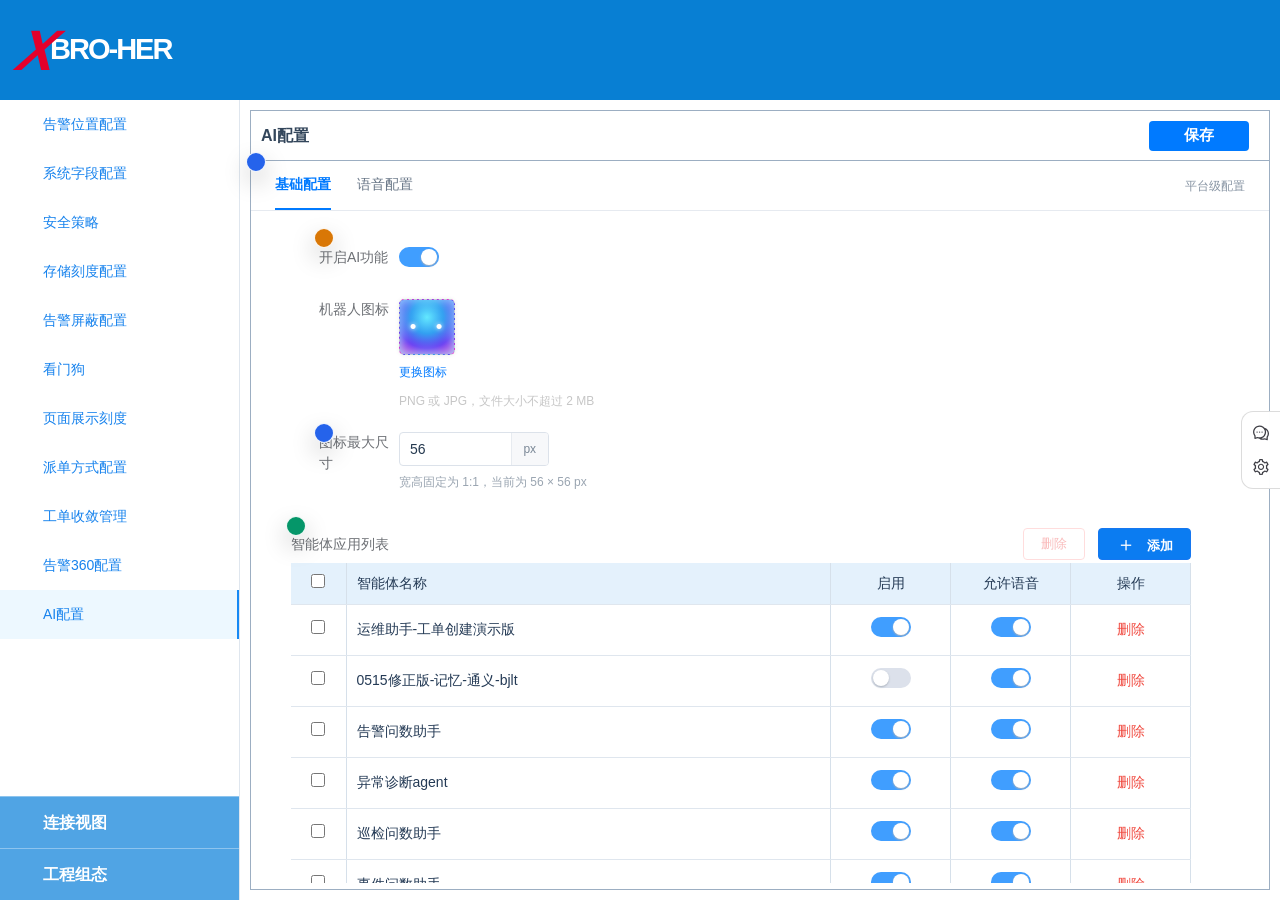
==== commit 47f02320: "Publish Axhub site 2026-10-08T10:37:27.682Z" ====
--- a/agent-setting/index.html
+++ b/agent-setting/index.html
@@ -29,7 +29,7 @@
     }
   </style>
   <style>
-@layer properties{@supports (((-webkit-hyphens:none)) and (not (margin-trim:inline))) or ((-moz-orient:inline) and (not (color:rgb(from red r g b)))){*,:before,:after,::backdrop{--tw-translate-x:0;--tw-translate-y:0;--tw-translate-z:0;--tw-scale-x:1;--tw-scale-y:1;--tw-scale-z:1;--tw-rotate-x:initial;--tw-rotate-y:initial;--tw-rotate-z:initial;--tw-skew-x:initial;--tw-skew-y:initial;--tw-pan-x:initial;--tw-pan-y:initial;--tw-pinch-zoom:initial;--tw-space-y-reverse:0;--tw-space-x-reverse:0;--tw-divide-x-reverse:0;--tw-border-style:solid;--tw-divide-y-reverse:0;--tw-gradient-position:initial;--tw-gradient-from:#0000;--tw-gradient-via:#0000;--tw-gradient-to:#0000;--tw-gradient-stops:initial;--tw-gradient-via-stops:initial;--tw-gradient-from-position:0%;--tw-gradient-via-position:50%;--tw-gradient-to-position:100%;--tw-leading:initial;--tw-font-weight:initial;--tw-tracking:initial;--tw-ordinal:initial;--tw-slashed-zero:initial;--tw-numeric-figure:initial;--tw-numeric-spacing:initial;--tw-numeric-fraction:initial;--tw-shadow:0 0 #0000;--tw-shadow-color:initial;--tw-shadow-alpha:100%;--tw-inset-shadow:0 0 #0000;--tw-inset-shadow-color:initial;--tw-inset-shadow-alpha:100%;--tw-ring-color:initial;--tw-ring-shadow:0 0 #0000;--tw-inset-ring-color:initial;--tw-inset-ring-shadow:0 0 #0000;--tw-ring-inset:initial;--tw-ring-offset-width:0px;--tw-ring-offset-color:#fff;--tw-ring-offset-shadow:0 0 #0000;--tw-outline-style:solid;--tw-blur:initial;--tw-brightness:initial;--tw-contrast:initial;--tw-grayscale:initial;--tw-hue-rotate:initial;--tw-invert:initial;--tw-opacity:initial;--tw-saturate:initial;--tw-sepia:initial;--tw-drop-shadow:initial;--tw-drop-shadow-color:initial;--tw-drop-shadow-alpha:100%;--tw-drop-shadow-size:initial;--tw-backdrop-blur:initial;--tw-backdrop-brightness:initial;--tw-backdrop-contrast:initial;--tw-backdrop-grayscale:initial;--tw-backdrop-hue-rotate:initial;--tw-backdrop-invert:initial;--tw-backdrop-opacity:initial;--tw-backdrop-saturate:initial;--tw-backdrop-sepia:initial;--tw-duration:initial;--tw-ease:initial;--tw-content:""}}}@layer theme{:root,:host{--font-sans:-apple-system, BlinkMacSystemFont, "Segoe UI", Roboto, "Helvetica Neue", "Noto Sans", Arial, sans-serif, "Apple Color Emoji", "Segoe UI Emoji", "Segoe UI Symbol", "Noto Color Emoji";--font-serif:ui-serif, Georgia, Cambria, "Times New Roman", Times, serif;--font-mono:ui-monospace, SFMono-Regular, Menlo, Monaco, Consolas, "Liberation Mono", "Courier New", monospace;--color-red-50:oklch(97.1% .013 17.38);--color-red-400:oklch(70.4% .191 22.216);--color-red-500:oklch(63.7% .237 25.331);--color-red-600:oklch(57.7% .245 27.325);--color-red-900:oklch(39.6% .141 25.723);--color-orange-50:oklch(98% .016 73.684);--color-orange-100:oklch(95.4% .038 75.164);--color-orange-200:oklch(90.1% .076 70.697);--color-orange-300:oklch(83.7% .128 66.29);--color-orange-400:oklch(75% .183 55.934);--color-orange-500:oklch(70.5% .213 47.604);--color-orange-600:oklch(64.6% .222 41.116);--color-orange-700:oklch(55.3% .195 38.402);--color-orange-800:oklch(47% .157 37.304);--color-orange-900:oklch(40.8% .123 38.172);--color-amber-50:oklch(98.7% .022 95.277);--color-amber-100:oklch(96.2% .059 95.617);--color-amber-200:oklch(92.4% .12 95.746);--color-amber-300:oklch(87.9% .169 91.605);--color-amber-400:oklch(82.8% .189 84.429);--color-amber-500:oklch(76.9% .188 70.08);--color-amber-600:oklch(66.6% .179 58.318);--color-amber-700:oklch(55.5% .163 48.998);--color-amber-800:oklch(47.3% .137 46.201);--color-amber-900:oklch(41.4% .112 45.904);--color-amber-950:oklch(27.9% .077 45.635);--color-yellow-50:oklch(98.7% .026 102.212);--color-yellow-400:oklch(85.2% .199 91.936);--color-yellow-500:oklch(79.5% .184 86.047);--color-yellow-600:oklch(68.1% .162 75.834);--color-yellow-900:oklch(42.1% .095 57.708);--color-green-500:oklch(72.3% .219 149.579);--color-emerald-50:oklch(97.9% .021 166.113);--color-emerald-100:oklch(95% .052 163.051);--color-emerald-200:oklch(90.5% .093 164.15);--color-emerald-300:oklch(84.5% .143 164.978);--color-emerald-400:oklch(76.5% .177 163.223);--color-emerald-500:oklch(69.6% .17 162.48);--color-emerald-600:oklch(59.6% .145 163.225);--color-emerald-700:oklch(50.8% .118 165.612);--color-emerald-800:oklch(43.2% .095 166.913);--color-emerald-900:oklch(37.8% .077 168.94);--color-cyan-300:oklch(86.5% .127 207.078);--color-cyan-400:oklch(78.9% .154 211.53);--color-cyan-500:oklch(71.5% .143 215.221);--color-sky-300:oklch(82.8% .111 230.318);--color-sky-400:oklch(74.6% .16 232.661);--color-sky-500:oklch(68.5% .169 237.323);--color-blue-50:oklch(97% .014 254.604);--color-blue-100:oklch(93.2% .032 255.585);--color-blue-200:oklch(88.2% .059 254.128);--color-blue-400:oklch(70.7% .165 254.624);--color-blue-500:oklch(62.3% .214 259.815);--color-blue-600:oklch(54.6% .245 262.881);--color-blue-900:oklch(37.9% .146 265.522);--color-blue-950:oklch(28.2% .091 267.935);--color-indigo-50:oklch(96.2% .018 272.314);--color-indigo-200:oklch(87% .065 274.039);--color-indigo-300:oklch(78.5% .115 274.713);--color-indigo-400:oklch(67.3% .182 276.935);--color-indigo-500:oklch(58.5% .233 277.117);--color-indigo-600:oklch(51.1% .262 276.966);--color-indigo-800:oklch(39.8% .195 277.366);--color-indigo-900:oklch(35.9% .144 278.697);--color-violet-500:oklch(60.6% .25 292.717);--color-purple-50:oklch(97.7% .014 308.299);--color-purple-400:oklch(71.4% .203 305.504);--color-purple-500:oklch(62.7% .265 303.9);--color-purple-600:oklch(55.8% .288 302.321);--color-purple-900:oklch(38.1% .176 304.987);--color-fuchsia-300:oklch(83.3% .145 321.434);--color-fuchsia-500:oklch(66.7% .295 322.15);--color-pink-500:oklch(65.6% .241 354.308);--color-rose-500:oklch(64.5% .246 16.439);--color-slate-50:oklch(98.4% .003 247.858);--color-slate-100:oklch(96.8% .007 247.896);--color-slate-200:oklch(92.9% .013 255.508);--color-slate-300:oklch(86.9% .022 252.894);--color-slate-400:oklch(70.4% .04 256.788);--color-slate-500:oklch(55.4% .046 257.417);--color-slate-600:oklch(44.6% .043 257.281);--color-slate-700:oklch(37.2% .044 257.287);--color-slate-800:oklch(27.9% .041 260.031);--color-slate-900:oklch(20.8% .042 265.755);--color-slate-950:oklch(12.9% .042 264.695);--color-gray-50:oklch(98.5% .002 247.839);--color-gray-100:oklch(96.7% .003 264.542);--color-gray-200:oklch(92.8% .006 264.531);--color-gray-400:oklch(70.7% .022 261.325);--color-gray-500:oklch(55.1% .027 264.364);--color-gray-600:oklch(44.6% .03 256.802);--color-gray-950:oklch(13% .028 261.692);--color-neutral-100:oklch(97% 0 none);--color-neutral-200:oklch(92.2% 0 none);--color-neutral-400:oklch(70.8% 0 none);--color-neutral-500:oklch(55.6% 0 none);--color-neutral-600:oklch(43.9% 0 none);--color-neutral-800:oklch(26.9% 0 none);--color-neutral-900:oklch(20.5% 0 none);--color-stone-50:oklch(98.5% .001 106.423);--color-stone-100:oklch(97% .001 106.424);--color-stone-200:oklch(92.3% .003 48.717);--color-black:#000;--color-white:#fff;--spacing:.25rem;--breakpoint-sm:40rem;--breakpoint-md:48rem;--breakpoint-lg:64rem;--breakpoint-xl:80rem;--breakpoint-2xl:96rem;--container-xs:20rem;--container-sm:24rem;--container-md:28rem;--container-lg:32rem;--container-xl:36rem;--container-2xl:42rem;--container-3xl:48rem;--container-5xl:64rem;--container-6xl:72rem;--container-7xl:80rem;--text-xs:.75rem;--text-xs--line-height:calc(1 / .75);--text-sm:.875rem;--text-sm--line-height:calc(1.25 / .875);--text-base:1rem;--text-base--line-height: 1.5 ;--text-lg:1.125rem;--text-lg--line-height:calc(1.75 / 1.125);--text-xl:1.25rem;--text-xl--line-height:calc(1.75 / 1.25);--text-2xl:1.5rem;--text-2xl--line-height:calc(2 / 1.5);--text-3xl:1.875rem;--text-3xl--line-height: 1.2 ;--text-4xl:2.25rem;--text-4xl--line-height:calc(2.5 / 2.25);--text-5xl:3rem;--text-5xl--line-height:1;--text-6xl:3.75rem;--text-6xl--line-height:1;--text-7xl:4.5rem;--text-7xl--line-height:1;--text-8xl:6rem;--text-8xl--line-height:1;--text-9xl:8rem;--text-9xl--line-height:1;--font-weight-thin:100;--font-weight-extralight:200;--font-weight-light:300;--font-weight-normal:400;--font-weight-medium:500;--font-weight-semibold:600;--font-weight-bold:700;--font-weight-extrabold:800;--font-weight-black:900;--tracking-tighter:-.05em;--tracking-tight:-.025em;--tracking-wide:.025em;--tracking-wider:.05em;--tracking-widest:.1em;--leading-tight:1.25;--leading-snug:1.375;--leading-normal:1.5;--leading-relaxed:1.625;--leading-loose:2;--radius-xs:.125rem;--radius-sm:.25rem;--radius-md:.375rem;--radius-lg:.5rem;--radius-xl:.75rem;--radius-2xl:1rem;--radius-3xl:1.5rem;--shadow-sm:0 1px 3px 0 #0000001a, 0 1px 2px -1px #0000001a;--shadow-md:0 4px 6px -1px #0000001a, 0 2px 4px -2px #0000001a;--shadow-lg:0 10px 15px -3px #0000001a, 0 4px 6px -4px #0000001a;--shadow-xl:0 20px 25px -5px #0000001a, 0 8px 10px -6px #0000001a;--ease-in:cubic-bezier(.4, 0, 1, 1);--ease-out:cubic-bezier(0, 0, .2, 1);--ease-in-out:cubic-bezier(.4, 0, .2, 1);--animate-spin:spin 1s linear infinite;--animate-ping:ping 1s cubic-bezier(0, 0, .2, 1) infinite;--animate-pulse:pulse 2s cubic-bezier(.4, 0, .6, 1) infinite;--animate-bounce:bounce 1s infinite;--blur-md:12px;--default-transition-duration:.15s;--default-transition-timing-function:cubic-bezier(.4, 0, .2, 1);--default-font-family:var(--font-sans);--default-mono-font-family:var(--font-mono);--color-brand-1:#e4f0fd;--color-brand-2:#c6e1fd;--color-brand-3:#96c7fc;--color-brand-4:#65aefc;--color-brand-5:#3395fd;--color-brand-6:#007aff;--color-brand-7:#0063cc;--color-brand-8:#004a99;--color-brand-9:#08325e;--color-brand-10:#05192e;--radius-none:0}}@layer base{*,:after,:before,::backdrop{box-sizing:border-box;border:0 solid;margin:0;padding:0}::file-selector-button{box-sizing:border-box;border:0 solid;margin:0;padding:0}html,:host{-webkit-text-size-adjust:100%;tab-size:4;line-height:1.5;font-family:var(--default-font-family,-apple-system, BlinkMacSystemFont, "Segoe UI", Roboto, "Helvetica Neue", "Noto Sans", Arial, sans-serif, "Apple Color Emoji", "Segoe UI Emoji", "Segoe UI Symbol", "Noto Color Emoji");font-feature-settings:var(--default-font-feature-settings,normal);font-variation-settings:var(--default-font-variation-settings,normal);-webkit-tap-highlight-color:transparent}hr{height:0;color:inherit;border-top-width:1px}abbr:where([title]){-webkit-text-decoration:underline dotted;text-decoration:underline dotted}h1,h2,h3,h4,h5,h6{font-size:inherit;font-weight:inherit}a{color:inherit;-webkit-text-decoration:inherit;text-decoration:inherit}b,strong{font-weight:bolder}code,kbd,samp,pre{font-family:var(--default-mono-font-family,ui-monospace, SFMono-Regular, Menlo, Monaco, Consolas, "Liberation Mono", "Courier New", monospace);font-feature-settings:var(--default-mono-font-feature-settings,normal);font-variation-settings:var(--default-mono-font-variation-settings,normal);font-size:1em}small{font-size:80%}sub,sup{vertical-align:baseline;font-size:75%;line-height:0;position:relative}sub{bottom:-.25em}sup{top:-.5em}table{text-indent:0;border-color:inherit;border-collapse:collapse}:-moz-focusring:where(:not(iframe)){outline:auto}progress{vertical-align:baseline}summary{display:list-item}ol,ul,menu{list-style:none}img,svg,video,canvas,audio,iframe,embed,object{vertical-align:middle;display:block}img,video{max-width:100%;height:auto}button,input,select,optgroup,textarea{font:inherit;font-feature-settings:inherit;font-variation-settings:inherit;letter-spacing:inherit;color:inherit;opacity:1;background-color:#0000;border-radius:0}::file-selector-button{font:inherit;font-feature-settings:inherit;font-variation-settings:inherit;letter-spacing:inherit;color:inherit;opacity:1;background-color:#0000;border-radius:0}:where(select:is([multiple],[size])) optgroup{font-weight:bolder}:where(select:is([multiple],[size])) optgroup option{padding-inline-start:20px}::file-selector-button{margin-inline-end:4px}::placeholder{opacity:1}@supports (not ((-webkit-appearance:-apple-pay-button))) or (contain-intrinsic-size:1px){::placeholder{color:currentColor}@supports (color:color-mix(in lab,red,red)){::placeholder{color:color-mix(in oklab,currentcolor 50%,transparent)}}}textarea{resize:vertical}::-webkit-search-decoration{-webkit-appearance:none}::-webkit-date-and-time-value{min-height:1lh;text-align:inherit}::-webkit-datetime-edit{display:inline-flex}::-webkit-datetime-edit-fields-wrapper{padding:0}::-webkit-datetime-edit{padding-block:0}::-webkit-datetime-edit-year-field{padding-block:0}::-webkit-datetime-edit-month-field{padding-block:0}::-webkit-datetime-edit-day-field{padding-block:0}::-webkit-datetime-edit-hour-field{padding-block:0}::-webkit-datetime-edit-minute-field{padding-block:0}::-webkit-datetime-edit-second-field{padding-block:0}::-webkit-datetime-edit-millisecond-field{padding-block:0}::-webkit-datetime-edit-meridiem-field{padding-block:0}::-webkit-calendar-picker-indicator{line-height:1}:-moz-ui-invalid{box-shadow:none}button,input:where([type=button],[type=reset],[type=submit]){appearance:button}::file-selector-button{appearance:button}::-webkit-inner-spin-button{height:auto}::-webkit-outer-spin-button{height:auto}[hidden]:where(:not([hidden=until-found])){display:none!important}}@layer components;@layer utilities{.\@container{container-type:inline-size}.pointer-events-none{pointer-events:none}.\!visible{visibility:visible!important}.collapse{visibility:collapse}.invisible{visibility:hidden}.visible{visibility:visible}.visible\!{visibility:visible!important}.sr-only{clip-path:inset(50%);white-space:nowrap;border-width:0;width:1px;height:1px;margin:-1px;padding:0;position:absolute;overflow:hidden}.not-sr-only{clip-path:none;white-space:normal;width:auto;height:auto;margin:0;padding:0;position:static;overflow:visible}.absolute{position:absolute}.fixed{position:fixed}.fixed\!{position:fixed!important}.relative{position:relative}.static{position:static}.sticky{position:sticky}.inset-0{inset:0}.inset-x-0{inset-inline:0}.inset-y-0{inset-block:0}.\!top-6{top:calc(var(--spacing) * 6)!important}.-top-0\.5{top:calc(var(--spacing) * -.5)}.-top-1{top:calc(var(--spacing) * -1)}.top-0{top:0}.top-1{top:var(--spacing)}.top-1\/2{top:50%}.top-3{top:calc(var(--spacing) * 3)}.top-4{top:calc(var(--spacing) * 4)}.top-5{top:calc(var(--spacing) * 5)}.top-14{top:calc(var(--spacing) * 14)}.top-\[-2\.09px\]{top:-2.09px}.top-\[-12\.47px\]{top:-12.47px}.top-\[-17px\]{top:-17px}.top-\[-34\.09px\]{top:-34.09px}.top-\[-142px\]{top:-142px}.top-\[-214px\]{top:-214px}.top-\[-286px\]{top:-286px}.top-\[1px\]{top:1px}.top-\[2px\]{top:2px}.top-\[3\.77px\]{top:3.77px}.top-\[4\.86px\]{top:4.86px}.top-\[4px\]{top:4px}.top-\[6px\]{top:6px}.top-\[7px\]{top:7px}.top-\[8px\]{top:8px}.top-\[11px\]{top:11px}.top-\[12px\]{top:12px}.top-\[13px\]{top:13px}.top-\[16px\]{top:16px}.top-\[17\.91px\]{top:17.91px}.top-\[19px\]{top:19px}.top-\[20px\]{top:20px}.top-\[21px\]{top:21px}.top-\[24\.79px\]{top:24.79px}.top-\[24px\]{top:24px}.top-\[28px\]{top:28px}.top-\[33\.48px\]{top:33.48px}.top-\[33px\]{top:33px}.top-\[44px\]{top:44px}.top-\[47px\]{top:47px}.top-\[50\%\]{top:50%}.top-\[50px\]{top:50px}.top-\[68px\]{top:68px}.top-\[72px\]{top:72px}.top-\[79px\]{top:79px}.top-\[124px\]{top:124px}.top-\[177px\]{top:177px}.top-\[184px\]{top:184px}.top-\[196px\]{top:196px}.top-\[249px\]{top:249px}.top-\[252px\]{top:252px}.top-\[264px\]{top:264px}.top-\[297px\]{top:297px}.top-\[312px\]{top:312px}.top-\[324px\]{top:324px}.top-\[326px\]{top:326px}.top-\[401px\]{top:401px}.top-\[505px\]{top:505px}.top-\[609px\]{top:609px}.top-\[713px\]{top:713px}.top-\[817px\]{top:817px}.top-full{top:100%}.-right-0\.5{right:calc(var(--spacing) * -.5)}.-right-1{right:calc(var(--spacing) * -1)}.right-0{right:0}.right-1{right:var(--spacing)}.right-2{right:calc(var(--spacing) * 2)}.right-3{right:calc(var(--spacing) * 3)}.right-4{right:calc(var(--spacing) * 4)}.right-5{right:calc(var(--spacing) * 5)}.right-\[-8px\]{right:-8px}.bottom-0{bottom:0}.bottom-3{bottom:calc(var(--spacing) * 3)}.bottom-full{bottom:100%}.left-0{left:0}.left-1\/2{left:50%}.left-2{left:calc(var(--spacing) * 2)}.left-3{left:calc(var(--spacing) * 3)}.left-4{left:calc(var(--spacing) * 4)}.left-\[-8px\]{left:-8px}.left-\[1px\]{left:1px}.left-\[4px\]{left:4px}.left-\[6px\]{left:6px}.left-\[7px\]{left:7px}.left-\[8px\]{left:8px}.left-\[10px\]{left:10px}.left-\[12px\]{left:12px}.left-\[13px\]{left:13px}.left-\[16px\]{left:16px}.left-\[17\.47px\]{left:17.47px}.left-\[20px\]{left:20px}.left-\[22\.68px\]{left:22.68px}.left-\[22px\]{left:22px}.left-\[24px\]{left:24px}.left-\[33px\]{left:33px}.left-\[34px\]{left:34px}.left-\[50\%\]{left:50%}.left-\[53px\]{left:53px}.left-\[56px\]{left:56px}.left-\[58px\]{left:58px}.left-\[61px\]{left:61px}.left-\[76px\]{left:76px}.left-\[80px\]{left:80px}.left-\[88px\]{left:88px}.left-\[106px\]{left:106px}.left-\[109px\]{left:109px}.left-\[130\.62px\]{left:130.62px}.left-\[139px\]{left:139px}.left-\[178px\]{left:178px}.left-\[188px\]{left:188px}.left-\[229px\]{left:229px}.left-\[232px\]{left:232px}.left-\[273\.91px\]{left:273.91px}.left-\[279\.71px\]{left:279.71px}.left-\[305px\]{left:305px}.left-\[320px\]{left:320px}.left-\[362px\]{left:362px}.left-\[396px\]{left:396px}.left-\[403px\]{left:403px}.left-\[408\.86px\]{left:408.86px}.left-\[408px\]{left:408px}.left-\[495\.91px\]{left:495.91px}.left-\[496px\]{left:496px}.left-\[517\.77px\]{left:517.77px}.left-\[520px\]{left:520px}.left-\[558px\]{left:558px}.left-\[642px\]{left:642px}.left-\[647\.86px\]{left:647.86px}.left-\[672px\]{left:672px}.left-\[678px\]{left:678px}.left-\[760px\]{left:760px}.left-\[1816px\]{left:1816px}.isolate{isolation:isolate}.isolation-auto{isolation:auto}.-z-0{z-index:-0}.z-0{z-index:0}.z-10{z-index:10}.z-20{z-index:20}.z-30{z-index:30}.z-40{z-index:40}.z-50{z-index:50}.z-\[60\]{z-index:60}.z-\[70\]{z-index:70}.z-\[100\]{z-index:100}.z-\[120\]{z-index:120}.z-\[2000\]{z-index:2000}.col-span-3{grid-column:span 3/span 3}.float-right{float:right}.container{width:100%}@media (min-width:40rem){.container{max-width:40rem}}@media (min-width:48rem){.container{max-width:48rem}}@media (min-width:64rem){.container{max-width:64rem}}@media (min-width:80rem){.container{max-width:80rem}}@media (min-width:96rem){.container{max-width:96rem}}.m-0{margin:0}.m-1{margin:var(--spacing)}.m-4{margin:calc(var(--spacing) * 4)}.m-6{margin:calc(var(--spacing) * 6)}.-mx-1{margin-inline:calc(var(--spacing) * -1)}.mx-0\.5{margin-inline:calc(var(--spacing) * .5)}.mx-1{margin-inline:var(--spacing)}.mx-auto{margin-inline:auto}.my-1{margin-block:var(--spacing)}.my-5{margin-block:calc(var(--spacing) * 5)}.-mt-0{margin-top:0}.-mt-0\.5{margin-top:calc(var(--spacing) * -.5)}.mt-0{margin-top:0}.mt-0\.5{margin-top:calc(var(--spacing) * .5)}.mt-1{margin-top:var(--spacing)}.mt-1\.5{margin-top:calc(var(--spacing) * 1.5)}.mt-2{margin-top:calc(var(--spacing) * 2)}.mt-3{margin-top:calc(var(--spacing) * 3)}.mt-4{margin-top:calc(var(--spacing) * 4)}.mt-5{margin-top:calc(var(--spacing) * 5)}.mt-6{margin-top:calc(var(--spacing) * 6)}.-mr-6{margin-right:calc(var(--spacing) * -6)}.-mr-96{margin-right:calc(var(--spacing) * -96)}.mr-0{margin-right:0}.mr-0\.5{margin-right:calc(var(--spacing) * .5)}.mr-1{margin-right:var(--spacing)}.mr-1\.5{margin-right:calc(var(--spacing) * 1.5)}.mr-2{margin-right:calc(var(--spacing) * 2)}.mr-4{margin-right:calc(var(--spacing) * 4)}.mr-5{margin-right:calc(var(--spacing) * 5)}.mr-7{margin-right:calc(var(--spacing) * 7)}.mr-14{margin-right:calc(var(--spacing) * 14)}.-mb-0{margin-bottom:0}.-mb-0\.5{margin-bottom:calc(var(--spacing) * -.5)}.-mb-px{margin-bottom:-1px}.mb-0{margin-bottom:0}.mb-1{margin-bottom:var(--spacing)}.mb-1\.5{margin-bottom:calc(var(--spacing) * 1.5)}.mb-2{margin-bottom:calc(var(--spacing) * 2)}.mb-2\.5{margin-bottom:calc(var(--spacing) * 2.5)}.mb-3{margin-bottom:calc(var(--spacing) * 3)}.mb-4{margin-bottom:calc(var(--spacing) * 4)}.mb-6{margin-bottom:calc(var(--spacing) * 6)}.mb-8{margin-bottom:calc(var(--spacing) * 8)}.mb-12{margin-bottom:calc(var(--spacing) * 12)}.-ml-6{margin-left:calc(var(--spacing) * -6)}.-ml-8{margin-left:calc(var(--spacing) * -8)}.-ml-px{margin-left:-1px}.ml-0{margin-left:0}.ml-0\.5{margin-left:calc(var(--spacing) * .5)}.ml-1{margin-left:var(--spacing)}.ml-2{margin-left:calc(var(--spacing) * 2)}.ml-4{margin-left:calc(var(--spacing) * 4)}.ml-14{margin-left:calc(var(--spacing) * 14)}.ml-96{margin-left:calc(var(--spacing) * 96)}.ml-auto{margin-left:auto}.box-border{box-sizing:border-box}.line-clamp-1{-webkit-line-clamp:1;-webkit-box-orient:vertical;display:-webkit-box;overflow:hidden}.line-clamp-2{-webkit-line-clamp:2;-webkit-box-orient:vertical;display:-webkit-box;overflow:hidden}.\!flex{display:flex!important}.block{display:block}.contents{display:contents}.flex{display:flex}.flow-root{display:flow-root}.grid{display:grid}.hidden{display:none}.inline{display:inline}.inline\!{display:inline!important}.inline-block{display:inline-block}.inline-flex{display:inline-flex}.inline-grid{display:inline-grid}.inline-table{display:inline-table}.list-item{display:list-item}.table{display:table}.table\!{display:table!important}.table-caption{display:table-caption}.table-cell{display:table-cell}.table-column{display:table-column}.table-column-group{display:table-column-group}.table-footer-group{display:table-footer-group}.table-header-group{display:table-header-group}.table-row{display:table-row}.table-row-group{display:table-row-group}.aspect-square{aspect-ratio:1}.size-1{width:var(--spacing);height:var(--spacing)}.size-2\.5{width:calc(var(--spacing) * 2.5);height:calc(var(--spacing) * 2.5)}.size-3{width:calc(var(--spacing) * 3);height:calc(var(--spacing) * 3)}.size-4{width:calc(var(--spacing) * 4);height:calc(var(--spacing) * 4)}.size-5{width:calc(var(--spacing) * 5);height:calc(var(--spacing) * 5)}.size-6{width:calc(var(--spacing) * 6);height:calc(var(--spacing) * 6)}.size-8{width:calc(var(--spacing) * 8);height:calc(var(--spacing) * 8)}.size-9{width:calc(var(--spacing) * 9);height:calc(var(--spacing) * 9)}.size-10{width:calc(var(--spacing) * 10);height:calc(var(--spacing) * 10)}.size-12{width:calc(var(--spacing) * 12);height:calc(var(--spacing) * 12)}.size-14{width:calc(var(--spacing) * 14);height:calc(var(--spacing) * 14)}.size-16{width:calc(var(--spacing) * 16);height:calc(var(--spacing) * 16)}.h-0{height:0}.h-1\.5{height:calc(var(--spacing) * 1.5)}.h-2{height:calc(var(--spacing) * 2)}.h-2\.5{height:calc(var(--spacing) * 2.5)}.h-3{height:calc(var(--spacing) * 3)}.h-3\.5{height:calc(var(--spacing) * 3.5)}.h-4{height:calc(var(--spacing) * 4)}.h-5{height:calc(var(--spacing) * 5)}.h-6{height:calc(var(--spacing) * 6)}.h-7{height:calc(var(--spacing) * 7)}.h-8{height:calc(var(--spacing) * 8)}.h-9{height:calc(var(--spacing) * 9)}.h-10{height:calc(var(--spacing) * 10)}.h-11{height:calc(var(--spacing) * 11)}.h-12{height:calc(var(--spacing) * 12)}.h-14{height:calc(var(--spacing) * 14)}.h-16{height:calc(var(--spacing) * 16)}.h-20{height:calc(var(--spacing) * 20)}.h-24{height:calc(var(--spacing) * 24)}.h-28{height:calc(var(--spacing) * 28)}.h-32{height:calc(var(--spacing) * 32)}.h-40{height:calc(var(--spacing) * 40)}.h-48{height:calc(var(--spacing) * 48)}.h-56{height:calc(var(--spacing) * 56)}.h-84{height:calc(var(--spacing) * 84)}.h-96{height:calc(var(--spacing) * 96)}.h-\[2px\]{height:2px}.h-\[9px\]{height:9px}.h-\[60vh\]{height:60vh}.h-\[320px\]{height:320px}.h-\[360px\]{height:360px}.h-\[560px\]{height:560px}.h-\[1036px\]{height:1036px}.h-\[1080px\]{height:1080px}.h-\[calc\(100vh\)\]{height:100vh}.h-\[calc\(100vh-3\.5rem\)\]{height:calc(100vh - 3.5rem)}.h-\[var\(--radix-select-trigger-height\)\]{height:var(--radix-select-trigger-height)}.h-auto{height:auto}.h-full{height:100%}.h-px{height:1px}.h-screen{height:100vh}.max-h-10{max-height:calc(var(--spacing) * 10)}.max-h-14{max-height:calc(var(--spacing) * 14)}.max-h-48{max-height:calc(var(--spacing) * 48)}.max-h-72{max-height:calc(var(--spacing) * 72)}.max-h-80{max-height:calc(var(--spacing) * 80)}.max-h-96{max-height:calc(var(--spacing) * 96)}.max-h-\[80vh\]{max-height:80vh}.max-h-\[140px\]{max-height:140px}.max-h-\[160px\]{max-height:160px}.max-h-\[300px\]{max-height:300px}.max-h-\[calc\(100vh-3rem\)\]{max-height:calc(100vh - 3rem)}.max-h-full{max-height:100%}.max-h-none{max-height:none}.min-h-0{min-height:0}.min-h-5{min-height:calc(var(--spacing) * 5)}.min-h-9{min-height:calc(var(--spacing) * 9)}.min-h-\[32px\]{min-height:32px}.min-h-\[84px\]{min-height:84px}.min-h-\[96px\]{min-height:96px}.min-h-\[100dvh\]{min-height:100dvh}.min-h-\[150px\]{min-height:150px}.min-h-\[200px\]{min-height:200px}.min-h-\[400px\]{min-height:400px}.min-h-\[520px\]{min-height:520px}.min-h-screen{min-height:100vh}.w-0{width:0}.w-1{width:var(--spacing)}.w-1\/2{width:50%}.w-1\/3{width:33.3333%}.w-1\/4{width:25%}.w-2{width:calc(var(--spacing) * 2)}.w-2\.5{width:calc(var(--spacing) * 2.5)}.w-2\/3{width:66.6667%}.w-3{width:calc(var(--spacing) * 3)}.w-3\.5{width:calc(var(--spacing) * 3.5)}.w-3\/4{width:75%}.w-4{width:calc(var(--spacing) * 4)}.w-4\/5{width:80%}.w-5{width:calc(var(--spacing) * 5)}.w-6{width:calc(var(--spacing) * 6)}.w-7{width:calc(var(--spacing) * 7)}.w-8{width:calc(var(--spacing) * 8)}.w-9{width:calc(var(--spacing) * 9)}.w-10{width:calc(var(--spacing) * 10)}.w-11\/12{width:91.6667%}.w-12{width:calc(var(--spacing) * 12)}.w-14{width:calc(var(--spacing) * 14)}.w-16{width:calc(var(--spacing) * 16)}.w-20{width:calc(var(--spacing) * 20)}.w-24{width:calc(var(--spacing) * 24)}.w-28{width:calc(var(--spacing) * 28)}.w-32{width:calc(var(--spacing) * 32)}.w-40{width:calc(var(--spacing) * 40)}.w-44{width:calc(var(--spacing) * 44)}.w-48{width:calc(var(--spacing) * 48)}.w-52{width:calc(var(--spacing) * 52)}.w-56{width:calc(var(--spacing) * 56)}.w-60{width:calc(var(--spacing) * 60)}.w-64{width:calc(var(--spacing) * 64)}.w-72{width:calc(var(--spacing) * 72)}.w-80{width:calc(var(--spacing) * 80)}.w-96{width:calc(var(--spacing) * 96)}.w-\[3px\]{width:3px}.w-\[4\.95px\]{width:4.95px}.w-\[9px\]{width:9px}.w-\[45\%\]{width:45%}.w-\[56px\]{width:56px}.w-\[180px\]{width:180px}.w-\[200px\]{width:200px}.w-\[240px\]{width:240px}.w-\[248px\]{width:248px}.w-\[280px\]{width:280px}.w-\[288px\]{width:288px}.w-\[300px\]{width:300px}.w-\[320px\]{width:320px}.w-\[340px\]{width:340px}.w-\[350px\]{width:350px}.w-\[375px\]{width:375px}.w-\[528px\]{width:528px}.w-\[768px\]{width:768px}.w-\[800px\]{width:800px}.w-\[848px\]{width:848px}.w-\[1840px\]{width:1840px}.w-\[1920px\]{width:1920px}.w-\[calc\(33\%-1rem\)\]{width:calc(33% - 1rem)}.w-\[min\(90vw\,860px\)\]{width:min(90vw,860px)}.w-\[min\(92vw\,520px\)\]{width:min(92vw,520px)}.w-\[min\(92vw\,620px\)\]{width:min(92vw,620px)}.w-\[var\(--radix-popover-trigger-width\)\]{width:var(--radix-popover-trigger-width)}.w-auto{width:auto}.w-fit{width:fit-content}.w-full{width:100%}.w-max{width:max-content}.w-px{width:1px}.max-w-0{max-width:0}.max-w-2xl{max-width:var(--container-2xl)}.max-w-3xl{max-width:var(--container-3xl)}.max-w-5xl{max-width:var(--container-5xl)}.max-w-6xl{max-width:var(--container-6xl)}.max-w-7xl{max-width:var(--container-7xl)}.max-w-\[65ch\]{max-width:65ch}.max-w-\[80\%\]{max-width:80%}.max-w-\[220px\]{max-width:220px}.max-w-\[360px\]{max-width:360px}.max-w-\[420px\]{max-width:420px}.max-w-\[460px\]{max-width:460px}.max-w-\[480px\]{max-width:480px}.max-w-\[520px\]{max-width:520px}.max-w-\[620px\]{max-width:620px}.max-w-\[640px\]{max-width:640px}.max-w-\[720px\]{max-width:720px}.max-w-\[760px\]{max-width:760px}.max-w-\[780px\]{max-width:780px}.max-w-\[860px\]{max-width:860px}.max-w-\[1200px\]{max-width:1200px}.max-w-\[1400px\]{max-width:1400px}.max-w-full{max-width:100%}.max-w-lg{max-width:var(--container-lg)}.max-w-md{max-width:var(--container-md)}.max-w-none{max-width:none}.max-w-screen-2xl{max-width:var(--breakpoint-2xl)}.max-w-screen-lg{max-width:var(--breakpoint-lg)}.max-w-screen-md{max-width:var(--breakpoint-md)}.max-w-screen-sm{max-width:var(--breakpoint-sm)}.max-w-screen-xl{max-width:var(--breakpoint-xl)}.max-w-sm{max-width:var(--container-sm)}.max-w-xl{max-width:var(--container-xl)}.max-w-xs{max-width:var(--container-xs)}.min-w-0{min-width:0}.min-w-3\.5{min-width:calc(var(--spacing) * 3.5)}.min-w-\[8rem\]{min-width:8rem}.min-w-\[36px\]{min-width:36px}.min-w-\[76px\]{min-width:76px}.min-w-\[132px\]{min-width:132px}.min-w-\[280px\]{min-width:280px}.min-w-\[var\(--radix-select-trigger-width\)\]{min-width:var(--radix-select-trigger-width)}.min-w-full{min-width:100%}.flex-1{flex:1}.flex-none{flex:none}.flex-shrink{flex-shrink:1}.flex-shrink-0{flex-shrink:0}.shrink{flex-shrink:1}.shrink-0{flex-shrink:0}.flex-grow,.grow{flex-grow:1}.basis-0{flex-basis:0}.basis-1{flex-basis:var(--spacing)}.basis-1\/12{flex-basis:8.33333%}.caption-bottom{caption-side:bottom}.border-collapse{border-collapse:collapse}.border-separate{border-collapse:separate}.origin-\(--radix-tooltip-content-transform-origin\){transform-origin:var(--radix-tooltip-content-transform-origin)}.origin-center{transform-origin:50%}.origin-top-left{transform-origin:0 0}.-translate-x-1\/2{--tw-translate-x: -50% ;translate:var(--tw-translate-x) var(--tw-translate-y)}.-translate-x-full{--tw-translate-x:-100%;translate:var(--tw-translate-x) var(--tw-translate-y)}.translate-x-0{--tw-translate-x:0px;translate:var(--tw-translate-x) var(--tw-translate-y)}.translate-x-\[-3px\]{--tw-translate-x:-3px;translate:var(--tw-translate-x) var(--tw-translate-y)}.translate-x-\[-50\%\]{--tw-translate-x:-50%;translate:var(--tw-translate-x) var(--tw-translate-y)}.translate-x-full{--tw-translate-x:100%;translate:var(--tw-translate-x) var(--tw-translate-y)}.\!translate-y-0{--tw-translate-y:0px!important;translate:var(--tw-translate-x) var(--tw-translate-y)!important}.-translate-y-1\/2{--tw-translate-y: -50% ;translate:var(--tw-translate-x) var(--tw-translate-y)}.-translate-y-\[1px\]{--tw-translate-y: -1px ;translate:var(--tw-translate-x) var(--tw-translate-y)}.translate-y-\[-50\%\]{--tw-translate-y:-50%;translate:var(--tw-translate-x) var(--tw-translate-y)}.translate-y-\[calc\(-50\%_-_2px\)\]{--tw-translate-y: calc(-50% - 2px) ;translate:var(--tw-translate-x) var(--tw-translate-y)}.translate-none{translate:none}.scale-0{--tw-scale-x:0%;--tw-scale-y:0%;--tw-scale-z:0%;scale:var(--tw-scale-x) var(--tw-scale-y)}.scale-100{--tw-scale-x:100%;--tw-scale-y:100%;--tw-scale-z:100%;scale:var(--tw-scale-x) var(--tw-scale-y)}.scale-3d{scale:var(--tw-scale-x) var(--tw-scale-y) var(--tw-scale-z)}.scale-\[0\.98\]{scale:.98}.-rotate-90{rotate:-90deg}.rotate-0{rotate:0deg}.rotate-45{rotate:45deg}.rotate-90{rotate:90deg}.rotate-\[75deg\]{rotate:75deg}.transform{transform:var(--tw-rotate-x,) var(--tw-rotate-y,) var(--tw-rotate-z,) var(--tw-skew-x,) var(--tw-skew-y,)}.transform\!{transform:var(--tw-rotate-x,) var(--tw-rotate-y,) var(--tw-rotate-z,) var(--tw-skew-x,) var(--tw-skew-y,)!important}.animate-bounce{animation:var(--animate-bounce)}.animate-ping{animation:var(--animate-ping)}.animate-pulse{animation:var(--animate-pulse)}.animate-spin{animation:var(--animate-spin)}.cursor-default{cursor:default}.cursor-not-allowed{cursor:not-allowed}.cursor-pointer{cursor:pointer}.cursor-text{cursor:text}.touch-pinch-zoom{--tw-pinch-zoom:pinch-zoom;touch-action:var(--tw-pan-x,) var(--tw-pan-y,) var(--tw-pinch-zoom,)}.touch-none{touch-action:none}.resize{resize:both}.resize-none{resize:none}.resize-y{resize:vertical}.scrollbar-thin{scrollbar-width:thin}.list-none{list-style-type:none}.grid-cols-1{grid-template-columns:repeat(1,minmax(0,1fr))}.grid-cols-2{grid-template-columns:repeat(2,minmax(0,1fr))}.grid-cols-3{grid-template-columns:repeat(3,minmax(0,1fr))}.grid-cols-4{grid-template-columns:repeat(4,minmax(0,1fr))}.grid-cols-5{grid-template-columns:repeat(5,minmax(0,1fr))}.grid-cols-\[1fr_auto_auto_auto\]{grid-template-columns:1fr auto auto auto}.grid-cols-\[minmax\(0\,1fr\)_auto_minmax\(0\,1fr\)\]{grid-template-columns:minmax(0,1fr) auto minmax(0,1fr)}.\!flex-col{flex-direction:column!important}.flex-col{flex-direction:column}.flex-col-reverse{flex-direction:column-reverse}.flex-row{flex-direction:row}.flex-row-reverse{flex-direction:row-reverse}.flex-wrap{flex-wrap:wrap}.items-center{align-items:center}.items-end{align-items:flex-end}.items-start{align-items:flex-start}.items-stretch{align-items:stretch}.justify-between{justify-content:space-between}.justify-center{justify-content:center}.justify-end{justify-content:flex-end}.justify-start{justify-content:flex-start}.gap-0{gap:0}.gap-0\.5{gap:calc(var(--spacing) * .5)}.gap-1{gap:var(--spacing)}.gap-1\.5{gap:calc(var(--spacing) * 1.5)}.gap-2{gap:calc(var(--spacing) * 2)}.gap-2\.5{gap:calc(var(--spacing) * 2.5)}.gap-3{gap:calc(var(--spacing) * 3)}.gap-4{gap:calc(var(--spacing) * 4)}.gap-6{gap:calc(var(--spacing) * 6)}.gap-8{gap:calc(var(--spacing) * 8)}.gap-12{gap:calc(var(--spacing) * 12)}:where(.\!space-y-0>:not(:last-child)){--tw-space-y-reverse:0!important;margin-block:0!important}:where(.space-y-0>:not(:last-child)){--tw-space-y-reverse:0;margin-block:0}:where(.space-y-0\.5>:not(:last-child)){--tw-space-y-reverse:0;margin-block-start:calc(calc(var(--spacing) * .5) * var(--tw-space-y-reverse));margin-block-end:calc(calc(var(--spacing) * .5) * calc(1 - var(--tw-space-y-reverse)))}:where(.space-y-1>:not(:last-child)){--tw-space-y-reverse:0;margin-block-start:calc(var(--spacing) * var(--tw-space-y-reverse));margin-block-end:calc(var(--spacing) * calc(1 - var(--tw-space-y-reverse)))}:where(.space-y-1\.5>:not(:last-child)){--tw-space-y-reverse:0;margin-block-start:calc(calc(var(--spacing) * 1.5) * var(--tw-space-y-reverse));margin-block-end:calc(calc(var(--spacing) * 1.5) * calc(1 - var(--tw-space-y-reverse)))}:where(.space-y-2>:not(:last-child)){--tw-space-y-reverse:0;margin-block-start:calc(calc(var(--spacing) * 2) * var(--tw-space-y-reverse));margin-block-end:calc(calc(var(--spacing) * 2) * calc(1 - var(--tw-space-y-reverse)))}:where(.space-y-3>:not(:last-child)){--tw-space-y-reverse:0;margin-block-start:calc(calc(var(--spacing) * 3) * var(--tw-space-y-reverse));margin-block-end:calc(calc(var(--spacing) * 3) * calc(1 - var(--tw-space-y-reverse)))}:where(.space-y-4>:not(:last-child)){--tw-space-y-reverse:0;margin-block-start:calc(calc(var(--spacing) * 4) * var(--tw-space-y-reverse));margin-block-end:calc(calc(var(--spacing) * 4) * calc(1 - var(--tw-space-y-reverse)))}:where(.space-y-6>:not(:last-child)){--tw-space-y-reverse:0;margin-block-start:calc(calc(var(--spacing) * 6) * var(--tw-space-y-reverse));margin-block-end:calc(calc(var(--spacing) * 6) * calc(1 - var(--tw-space-y-reverse)))}:where(.space-y-8>:not(:last-child)){--tw-space-y-reverse:0;margin-block-start:calc(calc(var(--spacing) * 8) * var(--tw-space-y-reverse));margin-block-end:calc(calc(var(--spacing) * 8) * calc(1 - var(--tw-space-y-reverse)))}:where(.space-y-12>:not(:last-child)){--tw-space-y-reverse:0;margin-block-start:calc(calc(var(--spacing) * 12) * var(--tw-space-y-reverse));margin-block-end:calc(calc(var(--spacing) * 12) * calc(1 - var(--tw-space-y-reverse)))}:where(.space-y-reverse>:not(:last-child)){--tw-space-y-reverse:1}.gap-x-0{column-gap:0}.gap-x-1{column-gap:var(--spacing)}.gap-x-1\.5{column-gap:calc(var(--spacing) * 1.5)}.gap-x-2{column-gap:calc(var(--spacing) * 2)}.gap-x-3{column-gap:calc(var(--spacing) * 3)}.gap-x-4{column-gap:calc(var(--spacing) * 4)}.gap-x-6{column-gap:calc(var(--spacing) * 6)}:where(.space-x-1>:not(:last-child)){--tw-space-x-reverse:0;margin-inline-start:calc(var(--spacing) * var(--tw-space-x-reverse));margin-inline-end:calc(var(--spacing) * calc(1 - var(--tw-space-x-reverse)))}:where(.space-x-3>:not(:last-child)){--tw-space-x-reverse:0;margin-inline-start:calc(calc(var(--spacing) * 3) * var(--tw-space-x-reverse));margin-inline-end:calc(calc(var(--spacing) * 3) * calc(1 - var(--tw-space-x-reverse)))}:where(.space-x-4>:not(:last-child)){--tw-space-x-reverse:0;margin-inline-start:calc(calc(var(--spacing) * 4) * var(--tw-space-x-reverse));margin-inline-end:calc(calc(var(--spacing) * 4) * calc(1 - var(--tw-space-x-reverse)))}:where(.space-x-reverse>:not(:last-child)){--tw-space-x-reverse:1}.gap-y-0{row-gap:0}.gap-y-1{row-gap:var(--spacing)}.gap-y-1\.5{row-gap:calc(var(--spacing) * 1.5)}.gap-y-2{row-gap:calc(var(--spacing) * 2)}.gap-y-3{row-gap:calc(var(--spacing) * 3)}.gap-y-4{row-gap:calc(var(--spacing) * 4)}.gap-y-6{row-gap:calc(var(--spacing) * 6)}:where(.divide-x>:not(:last-child)){--tw-divide-x-reverse:0;border-inline-style:var(--tw-border-style);border-inline-start-width:calc(1px * var(--tw-divide-x-reverse));border-inline-end-width:calc(1px * calc(1 - var(--tw-divide-x-reverse)))}:where(.divide-y>:not(:last-child)){--tw-divide-y-reverse:0;border-bottom-style:var(--tw-border-style);border-top-style:var(--tw-border-style);border-top-width:calc(1px * var(--tw-divide-y-reverse));border-bottom-width:calc(1px * calc(1 - var(--tw-divide-y-reverse)))}:where(.divide-y-reverse>:not(:last-child)){--tw-divide-y-reverse:1}:where(.divide-slate-100>:not(:last-child)){border-color:var(--color-slate-100)}.self-center{align-self:center}.self-end{align-self:flex-end}.self-start{align-self:flex-start}.truncate{text-overflow:ellipsis;white-space:nowrap;overflow:hidden}.overflow-auto{overflow:auto}.overflow-hidden{overflow:hidden}.overflow-visible{overflow:visible}.overflow-x-auto{overflow-x:auto}.overflow-x-hidden{overflow-x:hidden}.overflow-y-auto{overflow-y:auto}.overflow-y-hidden{overflow-y:hidden}.overscroll-contain{overscroll-behavior:contain}.\!rounded-full{border-radius:3.40282e38px!important}.rounded{border-radius:.25rem}.rounded-2xl{border-radius:var(--radius-2xl)}.rounded-\[2\.5rem\]{border-radius:2.5rem}.rounded-\[2px\]{border-radius:2px}.rounded-\[4px\]{border-radius:4px}.rounded-\[10px\]{border-radius:10px}.rounded-\[18px\]{border-radius:18px}.rounded-\[24px\]{border-radius:24px}.rounded-\[32px\]{border-radius:32px}.rounded-\[40px\]{border-radius:40px}.rounded-\[100px\]{border-radius:100px}.rounded-\[inherit\]{border-radius:inherit}.rounded-full{border-radius:3.40282e38px}.rounded-lg{border-radius:var(--radius-lg)}.rounded-md{border-radius:var(--radius-md)}.rounded-none{border-radius:var(--radius-none)}.rounded-sm{border-radius:var(--radius-sm)}.rounded-xl{border-radius:var(--radius-xl)}.rounded-s{border-start-start-radius:.25rem;border-end-start-radius:.25rem}.rounded-ss{border-start-start-radius:.25rem}.rounded-e{border-start-end-radius:.25rem;border-end-end-radius:.25rem}.rounded-se{border-start-end-radius:.25rem}.rounded-ee{border-end-end-radius:.25rem}.rounded-es{border-end-start-radius:.25rem}.rounded-t{border-top-left-radius:.25rem;border-top-right-radius:.25rem}.rounded-l{border-top-left-radius:.25rem;border-bottom-left-radius:.25rem}.rounded-l-none{border-top-left-radius:var(--radius-none);border-bottom-left-radius:var(--radius-none)}.rounded-tl{border-top-left-radius:.25rem}.rounded-tl-sm{border-top-left-radius:var(--radius-sm)}.rounded-r{border-top-right-radius:.25rem;border-bottom-right-radius:.25rem}.rounded-r-none{border-top-right-radius:var(--radius-none);border-bottom-right-radius:var(--radius-none)}.rounded-tr{border-top-right-radius:.25rem}.rounded-tr-sm{border-top-right-radius:var(--radius-sm)}.rounded-b{border-bottom-right-radius:.25rem;border-bottom-left-radius:.25rem}.rounded-br{border-bottom-right-radius:.25rem}.rounded-bl{border-bottom-left-radius:.25rem}.border{border-style:var(--tw-border-style);border-width:1px}.border\!{border-style:var(--tw-border-style)!important;border-width:1px!important}.border-0{border-style:var(--tw-border-style);border-width:0}.border-1{border-style:var(--tw-border-style);border-width:1px}.border-2{border-style:var(--tw-border-style);border-width:2px}.border-4{border-style:var(--tw-border-style);border-width:4px}.border-\[0\.50px\]{border-style:var(--tw-border-style);border-width:.5px}.border-\[0\.80px\]{border-style:var(--tw-border-style);border-width:.8px}.border-x{border-inline-style:var(--tw-border-style);border-inline-width:1px}.border-y{border-block-style:var(--tw-border-style);border-block-width:1px}.border-s{border-inline-start-style:var(--tw-border-style);border-inline-start-width:1px}.border-e{border-inline-end-style:var(--tw-border-style);border-inline-end-width:1px}.border-t{border-top-style:var(--tw-border-style);border-top-width:1px}.border-r{border-right-style:var(--tw-border-style);border-right-width:1px}.border-b{border-bottom-style:var(--tw-border-style);border-bottom-width:1px}.border-b-0{border-bottom-style:var(--tw-border-style);border-bottom-width:0}.border-b-2{border-bottom-style:var(--tw-border-style);border-bottom-width:2px}.border-l{border-left-style:var(--tw-border-style);border-left-width:1px}.border-l-0{border-left-style:var(--tw-border-style);border-left-width:0}.border-l-2{border-left-style:var(--tw-border-style);border-left-width:2px}.border-dashed{--tw-border-style:dashed;border-style:dashed}.border-none{--tw-border-style:none;border-style:none}.border-amber-200{border-color:var(--color-amber-200)}.border-amber-300\/60{border-color:#ffd23699}@supports (color:color-mix(in lab,red,red)){.border-amber-300\/60{border-color:color-mix(in oklab,var(--color-amber-300) 60%,transparent)}}.border-amber-300\/70{border-color:#ffd236b3}@supports (color:color-mix(in lab,red,red)){.border-amber-300\/70{border-color:color-mix(in oklab,var(--color-amber-300) 70%,transparent)}}.border-amber-400{border-color:var(--color-amber-400)}.border-blue-200{border-color:var(--color-blue-200)}.border-emerald-200{border-color:var(--color-emerald-200)}.border-emerald-300\/70{border-color:#5ee9b5b3}@supports (color:color-mix(in lab,red,red)){.border-emerald-300\/70{border-color:color-mix(in oklab,var(--color-emerald-300) 70%,transparent)}}.border-emerald-400{border-color:var(--color-emerald-400)}.border-fuchsia-300{border-color:var(--color-fuchsia-300)}.border-gray-200{border-color:var(--color-gray-200)}.border-indigo-200{border-color:var(--color-indigo-200)}.border-neutral-200{border-color:var(--color-neutral-200)}.border-neutral-900{border-color:var(--color-neutral-900)}.border-orange-200{border-color:var(--color-orange-200)}.border-red-400{border-color:var(--color-red-400)}.border-slate-200{border-color:var(--color-slate-200)}.border-slate-200\/50{border-color:#e2e8f080}@supports (color:color-mix(in lab,red,red)){.border-slate-200\/50{border-color:color-mix(in oklab,var(--color-slate-200) 50%,transparent)}}.border-slate-300{border-color:var(--color-slate-300)}.border-transparent{border-color:#0000}.border-white\/8{border-color:#ffffff14}@supports (color:color-mix(in lab,red,red)){.border-white\/8{border-color:color-mix(in oklab,var(--color-white) 8%,transparent)}}.border-white\/10{border-color:#ffffff1a}@supports (color:color-mix(in lab,red,red)){.border-white\/10{border-color:color-mix(in oklab,var(--color-white) 10%,transparent)}}.border-white\/20{border-color:#fff3}@supports (color:color-mix(in lab,red,red)){.border-white\/20{border-color:color-mix(in oklab,var(--color-white) 20%,transparent)}}.border-white\/60{border-color:#fff9}@supports (color:color-mix(in lab,red,red)){.border-white\/60{border-color:color-mix(in oklab,var(--color-white) 60%,transparent)}}.border-white\/80{border-color:#fffc}@supports (color:color-mix(in lab,red,red)){.border-white\/80{border-color:color-mix(in oklab,var(--color-white) 80%,transparent)}}.border-t-transparent{border-top-color:#0000}.border-l-transparent{border-left-color:#0000}.bg-\[\#f5f0e6\],.bg-\[rgb\(245_240_230\)\]{background-color:#f5f0e6}.bg-amber-50{background-color:var(--color-amber-50)}.bg-amber-50\/30{background-color:#fffbeb4d}@supports (color:color-mix(in lab,red,red)){.bg-amber-50\/30{background-color:color-mix(in oklab,var(--color-amber-50) 30%,transparent)}}.bg-amber-50\/50{background-color:#fffbeb80}@supports (color:color-mix(in lab,red,red)){.bg-amber-50\/50{background-color:color-mix(in oklab,var(--color-amber-50) 50%,transparent)}}.bg-amber-100{background-color:var(--color-amber-100)}.bg-amber-200{background-color:var(--color-amber-200)}.bg-amber-400\/80{background-color:#fcbb00cc}@supports (color:color-mix(in lab,red,red)){.bg-amber-400\/80{background-color:color-mix(in oklab,var(--color-amber-400) 80%,transparent)}}.bg-amber-500{background-color:var(--color-amber-500)}.bg-black\/30{background-color:#0000004d}@supports (color:color-mix(in lab,red,red)){.bg-black\/30{background-color:color-mix(in oklab,var(--color-black) 30%,transparent)}}.bg-black\/40{background-color:#0006}@supports (color:color-mix(in lab,red,red)){.bg-black\/40{background-color:color-mix(in oklab,var(--color-black) 40%,transparent)}}.bg-black\/80{background-color:#000c}@supports (color:color-mix(in lab,red,red)){.bg-black\/80{background-color:color-mix(in oklab,var(--color-black) 80%,transparent)}}.bg-blue-50{background-color:var(--color-blue-50)}.bg-blue-50\/50{background-color:#eff6ff80}@supports (color:color-mix(in lab,red,red)){.bg-blue-50\/50{background-color:color-mix(in oklab,var(--color-blue-50) 50%,transparent)}}.bg-blue-500{background-color:var(--color-blue-500)}.bg-blue-600{background-color:var(--color-blue-600)}.bg-cyan-400{background-color:var(--color-cyan-400)}.bg-emerald-50{background-color:var(--color-emerald-50)}.bg-emerald-50\/30{background-color:#ecfdf54d}@supports (color:color-mix(in lab,red,red)){.bg-emerald-50\/30{background-color:color-mix(in oklab,var(--color-emerald-50) 30%,transparent)}}.bg-emerald-50\/70{background-color:#ecfdf5b3}@supports (color:color-mix(in lab,red,red)){.bg-emerald-50\/70{background-color:color-mix(in oklab,var(--color-emerald-50) 70%,transparent)}}.bg-emerald-100{background-color:var(--color-emerald-100)}.bg-emerald-500{background-color:var(--color-emerald-500)}.bg-emerald-500\/80{background-color:#00bb7fcc}@supports (color:color-mix(in lab,red,red)){.bg-emerald-500\/80{background-color:color-mix(in oklab,var(--color-emerald-500) 80%,transparent)}}.bg-fuchsia-500{background-color:var(--color-fuchsia-500)}.bg-gray-50{background-color:var(--color-gray-50)}.bg-gray-50\/50{background-color:#f9fafb80}@supports (color:color-mix(in lab,red,red)){.bg-gray-50\/50{background-color:color-mix(in oklab,var(--color-gray-50) 50%,transparent)}}.bg-green-500{background-color:var(--color-green-500)}.bg-indigo-50{background-color:var(--color-indigo-50)}.bg-neutral-100{background-color:var(--color-neutral-100)}.bg-neutral-100\/40{background-color:#f5f5f566}@supports (color:color-mix(in lab,red,red)){.bg-neutral-100\/40{background-color:color-mix(in oklab,var(--color-neutral-100) 40%,transparent)}}.bg-neutral-200{background-color:var(--color-neutral-200)}.bg-neutral-900{background-color:var(--color-neutral-900)}.bg-orange-50{background-color:var(--color-orange-50)}.bg-orange-100{background-color:var(--color-orange-100)}.bg-orange-400{background-color:var(--color-orange-400)}.bg-orange-400\/80{background-color:#ff8b1acc}@supports (color:color-mix(in lab,red,red)){.bg-orange-400\/80{background-color:color-mix(in oklab,var(--color-orange-400) 80%,transparent)}}.bg-orange-500{background-color:var(--color-orange-500)}.bg-pink-500{background-color:var(--color-pink-500)}.bg-purple-50{background-color:var(--color-purple-50)}.bg-red-50{background-color:var(--color-red-50)}.bg-red-400{background-color:var(--color-red-400)}.bg-red-400\/80{background-color:#ff6568cc}@supports (color:color-mix(in lab,red,red)){.bg-red-400\/80{background-color:color-mix(in oklab,var(--color-red-400) 80%,transparent)}}.bg-red-500{background-color:var(--color-red-500)}.bg-sky-400{background-color:var(--color-sky-400)}.bg-slate-50{background-color:var(--color-slate-50)}.bg-slate-100{background-color:var(--color-slate-100)}.bg-slate-200{background-color:var(--color-slate-200)}.bg-slate-300{background-color:var(--color-slate-300)}.bg-slate-400{background-color:var(--color-slate-400)}.bg-slate-950{background-color:var(--color-slate-950)}.bg-stone-50{background-color:var(--color-stone-50)}.bg-stone-100{background-color:var(--color-stone-100)}.bg-stone-200{background-color:var(--color-stone-200)}.bg-transparent{background-color:#0000}.bg-white{background-color:var(--color-white)}.bg-white\/10{background-color:#ffffff1a}@supports (color:color-mix(in lab,red,red)){.bg-white\/10{background-color:color-mix(in oklab,var(--color-white) 10%,transparent)}}.bg-white\/80{background-color:#fffc}@supports (color:color-mix(in lab,red,red)){.bg-white\/80{background-color:color-mix(in oklab,var(--color-white) 80%,transparent)}}.bg-white\/88{background-color:#ffffffe0}@supports (color:color-mix(in lab,red,red)){.bg-white\/88{background-color:color-mix(in oklab,var(--color-white) 88%,transparent)}}.bg-yellow-50{background-color:var(--color-yellow-50)}.bg-yellow-500{background-color:var(--color-yellow-500)}.bg-linear-140{--tw-gradient-position:140deg}@supports (background-image:linear-gradient(in lab,red,red)){.bg-linear-140{--tw-gradient-position:140deg in oklab}}.bg-linear-140{background-image:linear-gradient(var(--tw-gradient-stops))}.bg-gradient-to-b{--tw-gradient-position:to bottom in oklab;background-image:linear-gradient(var(--tw-gradient-stops))}.bg-gradient-to-br{--tw-gradient-position:to bottom right in oklab;background-image:linear-gradient(var(--tw-gradient-stops))}.bg-gradient-to-r{--tw-gradient-position:to right in oklab;background-image:linear-gradient(var(--tw-gradient-stops))}.bg-\[radial-gradient\(circle_at_top\,_\#fff7ed\,_\#f8fafc_55\%\)\]{background-image:radial-gradient(circle at top,#fff7ed,#f8fafc 55%)}.from-amber-50\/0{--tw-gradient-from:#0000}@supports (color:color-mix(in lab,red,red)){.from-amber-50\/0{--tw-gradient-from:color-mix(in oklab, var(--color-amber-50) 0%, transparent)}}.from-amber-50\/0{--tw-gradient-stops:var(--tw-gradient-via-stops,var(--tw-gradient-position), var(--tw-gradient-from) var(--tw-gradient-from-position), var(--tw-gradient-to) var(--tw-gradient-to-position))}.from-amber-500{--tw-gradient-from:var(--color-amber-500);--tw-gradient-stops:var(--tw-gradient-via-stops,var(--tw-gradient-position), var(--tw-gradient-from) var(--tw-gradient-from-position), var(--tw-gradient-to) var(--tw-gradient-to-position))}.from-blue-400{--tw-gradient-from:var(--color-blue-400);--tw-gradient-stops:var(--tw-gradient-via-stops,var(--tw-gradient-position), var(--tw-gradient-from) var(--tw-gradient-from-position), var(--tw-gradient-to) var(--tw-gradient-to-position))}.from-blue-500{--tw-gradient-from:var(--color-blue-500);--tw-gradient-stops:var(--tw-gradient-via-stops,var(--tw-gradient-position), var(--tw-gradient-from) var(--tw-gradient-from-position), var(--tw-gradient-to) var(--tw-gradient-to-position))}.from-blue-600{--tw-gradient-from:var(--color-blue-600);--tw-gradient-stops:var(--tw-gradient-via-stops,var(--tw-gradient-position), var(--tw-gradient-from) var(--tw-gradient-from-position), var(--tw-gradient-to) var(--tw-gradient-to-position))}.from-blue-600\/80{--tw-gradient-from:#155dfccc}@supports (color:color-mix(in lab,red,red)){.from-blue-600\/80{--tw-gradient-from:color-mix(in oklab, var(--color-blue-600) 80%, transparent)}}.from-blue-600\/80{--tw-gradient-stops:var(--tw-gradient-via-stops,var(--tw-gradient-position), var(--tw-gradient-from) var(--tw-gradient-from-position), var(--tw-gradient-to) var(--tw-gradient-to-position))}.from-fuchsia-500\/0{--tw-gradient-from:#0000}@supports (color:color-mix(in lab,red,red)){.from-fuchsia-500\/0{--tw-gradient-from:color-mix(in oklab, var(--color-fuchsia-500) 0%, transparent)}}.from-fuchsia-500\/0{--tw-gradient-stops:var(--tw-gradient-via-stops,var(--tw-gradient-position), var(--tw-gradient-from) var(--tw-gradient-from-position), var(--tw-gradient-to) var(--tw-gradient-to-position))}.from-green-500{--tw-gradient-from:var(--color-green-500);--tw-gradient-stops:var(--tw-gradient-via-stops,var(--tw-gradient-position), var(--tw-gradient-from) var(--tw-gradient-from-position), var(--tw-gradient-to) var(--tw-gradient-to-position))}.from-indigo-500{--tw-gradient-from:var(--color-indigo-500);--tw-gradient-stops:var(--tw-gradient-via-stops,var(--tw-gradient-position), var(--tw-gradient-from) var(--tw-gradient-from-position), var(--tw-gradient-to) var(--tw-gradient-to-position))}.from-purple-500{--tw-gradient-from:var(--color-purple-500);--tw-gradient-stops:var(--tw-gradient-via-stops,var(--tw-gradient-position), var(--tw-gradient-from) var(--tw-gradient-from-position), var(--tw-gradient-to) var(--tw-gradient-to-position))}.from-purple-600\/80{--tw-gradient-from:#9810facc}@supports (color:color-mix(in lab,red,red)){.from-purple-600\/80{--tw-gradient-from:color-mix(in oklab, var(--color-purple-600) 80%, transparent)}}.from-purple-600\/80{--tw-gradient-stops:var(--tw-gradient-via-stops,var(--tw-gradient-position), var(--tw-gradient-from) var(--tw-gradient-from-position), var(--tw-gradient-to) var(--tw-gradient-to-position))}.from-sky-400\/80{--tw-gradient-from:#00bcfecc}@supports (color:color-mix(in lab,red,red)){.from-sky-400\/80{--tw-gradient-from:color-mix(in oklab, var(--color-sky-400) 80%, transparent)}}.from-sky-400\/80{--tw-gradient-stops:var(--tw-gradient-via-stops,var(--tw-gradient-position), var(--tw-gradient-from) var(--tw-gradient-from-position), var(--tw-gradient-to) var(--tw-gradient-to-position))}.via-amber-50{--tw-gradient-via:var(--color-amber-50);--tw-gradient-via-stops:var(--tw-gradient-position), var(--tw-gradient-from) var(--tw-gradient-from-position), var(--tw-gradient-via) var(--tw-gradient-via-position), var(--tw-gradient-to) var(--tw-gradient-to-position);--tw-gradient-stops:var(--tw-gradient-via-stops)}.via-purple-500{--tw-gradient-via:var(--color-purple-500);--tw-gradient-via-stops:var(--tw-gradient-position), var(--tw-gradient-from) var(--tw-gradient-from-position), var(--tw-gradient-via) var(--tw-gradient-via-position), var(--tw-gradient-to) var(--tw-gradient-to-position);--tw-gradient-stops:var(--tw-gradient-via-stops)}.to-amber-50\/0{--tw-gradient-to:#0000}@supports (color:color-mix(in lab,red,red)){.to-amber-50\/0{--tw-gradient-to:color-mix(in oklab, var(--color-amber-50) 0%, transparent)}}.to-amber-50\/0{--tw-gradient-stops:var(--tw-gradient-via-stops,var(--tw-gradient-position), var(--tw-gradient-from) var(--tw-gradient-from-position), var(--tw-gradient-to) var(--tw-gradient-to-position))}.to-cyan-300{--tw-gradient-to:var(--color-cyan-300);--tw-gradient-stops:var(--tw-gradient-via-stops,var(--tw-gradient-position), var(--tw-gradient-from) var(--tw-gradient-from-position), var(--tw-gradient-to) var(--tw-gradient-to-position))}.to-cyan-300\/50{--tw-gradient-to:#53eafd80}@supports (color:color-mix(in lab,red,red)){.to-cyan-300\/50{--tw-gradient-to:color-mix(in oklab, var(--color-cyan-300) 50%, transparent)}}.to-cyan-300\/50{--tw-gradient-stops:var(--tw-gradient-via-stops,var(--tw-gradient-position), var(--tw-gradient-from) var(--tw-gradient-from-position), var(--tw-gradient-to) var(--tw-gradient-to-position))}.to-cyan-400{--tw-gradient-to:var(--color-cyan-400);--tw-gradient-stops:var(--tw-gradient-via-stops,var(--tw-gradient-position), var(--tw-gradient-from) var(--tw-gradient-from-position), var(--tw-gradient-to) var(--tw-gradient-to-position))}.to-emerald-400{--tw-gradient-to:var(--color-emerald-400);--tw-gradient-stops:var(--tw-gradient-via-stops,var(--tw-gradient-position), var(--tw-gradient-from) var(--tw-gradient-from-position), var(--tw-gradient-to) var(--tw-gradient-to-position))}.to-fuchsia-500{--tw-gradient-to:var(--color-fuchsia-500);--tw-gradient-stops:var(--tw-gradient-via-stops,var(--tw-gradient-position), var(--tw-gradient-from) var(--tw-gradient-from-position), var(--tw-gradient-to) var(--tw-gradient-to-position))}.to-indigo-500{--tw-gradient-to:var(--color-indigo-500);--tw-gradient-stops:var(--tw-gradient-via-stops,var(--tw-gradient-position), var(--tw-gradient-from) var(--tw-gradient-from-position), var(--tw-gradient-to) var(--tw-gradient-to-position))}.to-pink-500{--tw-gradient-to:var(--color-pink-500);--tw-gradient-stops:var(--tw-gradient-via-stops,var(--tw-gradient-position), var(--tw-gradient-from) var(--tw-gradient-from-position), var(--tw-gradient-to) var(--tw-gradient-to-position))}.to-purple-400\/50{--tw-gradient-to:#c07eff80}@supports (color:color-mix(in lab,red,red)){.to-purple-400\/50{--tw-gradient-to:color-mix(in oklab, var(--color-purple-400) 50%, transparent)}}.to-purple-400\/50{--tw-gradient-stops:var(--tw-gradient-via-stops,var(--tw-gradient-position), var(--tw-gradient-from) var(--tw-gradient-from-position), var(--tw-gradient-to) var(--tw-gradient-to-position))}.to-purple-500{--tw-gradient-to:var(--color-purple-500);--tw-gradient-stops:var(--tw-gradient-via-stops,var(--tw-gradient-position), var(--tw-gradient-from) var(--tw-gradient-from-position), var(--tw-gradient-to) var(--tw-gradient-to-position))}.to-purple-600{--tw-gradient-to:var(--color-purple-600);--tw-gradient-stops:var(--tw-gradient-via-stops,var(--tw-gradient-position), var(--tw-gradient-from) var(--tw-gradient-from-position), var(--tw-gradient-to) var(--tw-gradient-to-position))}.to-sky-300\/50{--tw-gradient-to:#77d4ff80}@supports (color:color-mix(in lab,red,red)){.to-sky-300\/50{--tw-gradient-to:color-mix(in oklab, var(--color-sky-300) 50%, transparent)}}.to-sky-300\/50{--tw-gradient-stops:var(--tw-gradient-via-stops,var(--tw-gradient-position), var(--tw-gradient-from) var(--tw-gradient-from-position), var(--tw-gradient-to) var(--tw-gradient-to-position))}.to-sky-400{--tw-gradient-to:var(--color-sky-400);--tw-gradient-stops:var(--tw-gradient-via-stops,var(--tw-gradient-position), var(--tw-gradient-from) var(--tw-gradient-from-position), var(--tw-gradient-to) var(--tw-gradient-to-position))}.to-yellow-400{--tw-gradient-to:var(--color-yellow-400);--tw-gradient-stops:var(--tw-gradient-via-stops,var(--tw-gradient-position), var(--tw-gradient-from) var(--tw-gradient-from-position), var(--tw-gradient-to) var(--tw-gradient-to-position))}.bg-clip-text{-webkit-background-clip:text;background-clip:text}.bg-repeat{background-repeat:repeat}.mask-no-clip{-webkit-mask-clip:no-clip;mask-clip:no-clip}.mask-repeat{-webkit-mask-repeat:repeat;mask-repeat:repeat}.fill-current{fill:currentColor}.stroke-blue-500{stroke:var(--color-blue-500)}.stroke-emerald-500{stroke:var(--color-emerald-500)}.stroke-orange-500{stroke:var(--color-orange-500)}.stroke-red-500{stroke:var(--color-red-500)}.stroke-slate-200{stroke:var(--color-slate-200)}.stroke-yellow-500{stroke:var(--color-yellow-500)}.object-contain{object-fit:contain}.object-cover{object-fit:cover}.p-0{padding:0}.p-0\.5{padding:calc(var(--spacing) * .5)}.p-1{padding:var(--spacing)}.p-1\.5{padding:calc(var(--spacing) * 1.5)}.p-2{padding:calc(var(--spacing) * 2)}.p-2\.5{padding:calc(var(--spacing) * 2.5)}.p-3{padding:calc(var(--spacing) * 3)}.p-4{padding:calc(var(--spacing) * 4)}.p-5{padding:calc(var(--spacing) * 5)}.p-6{padding:calc(var(--spacing) * 6)}.p-8{padding:calc(var(--spacing) * 8)}.p-10{padding:calc(var(--spacing) * 10)}.p-12{padding:calc(var(--spacing) * 12)}.p-16{padding:calc(var(--spacing) * 16)}.p-\[1px\]{padding:1px}.p-\[2px\]{padding:2px}.px-0{padding-inline:0}.px-1{padding-inline:var(--spacing)}.px-1\.5{padding-inline:calc(var(--spacing) * 1.5)}.px-2{padding-inline:calc(var(--spacing) * 2)}.px-2\.5{padding-inline:calc(var(--spacing) * 2.5)}.px-3{padding-inline:calc(var(--spacing) * 3)}.px-3\.5{padding-inline:calc(var(--spacing) * 3.5)}.px-4{padding-inline:calc(var(--spacing) * 4)}.px-5{padding-inline:calc(var(--spacing) * 5)}.px-6{padding-inline:calc(var(--spacing) * 6)}.px-8{padding-inline:calc(var(--spacing) * 8)}.px-10{padding-inline:calc(var(--spacing) * 10)}.py-0{padding-block:0}.py-0\.5{padding-block:calc(var(--spacing) * .5)}.py-1{padding-block:var(--spacing)}.py-1\.5{padding-block:calc(var(--spacing) * 1.5)}.py-2{padding-block:calc(var(--spacing) * 2)}.py-2\.5{padding-block:calc(var(--spacing) * 2.5)}.py-3{padding-block:calc(var(--spacing) * 3)}.py-3\.5{padding-block:calc(var(--spacing) * 3.5)}.py-4{padding-block:calc(var(--spacing) * 4)}.py-4\.5{padding-block:calc(var(--spacing) * 4.5)}.py-6{padding-block:calc(var(--spacing) * 6)}.py-8{padding-block:calc(var(--spacing) * 8)}.py-12{padding-block:calc(var(--spacing) * 12)}.py-\[5px\]{padding-block:5px}.pt-0{padding-top:0}.pt-0\.5{padding-top:calc(var(--spacing) * .5)}.pt-1{padding-top:var(--spacing)}.pt-2{padding-top:calc(var(--spacing) * 2)}.pt-3{padding-top:calc(var(--spacing) * 3)}.pt-4{padding-top:calc(var(--spacing) * 4)}.pt-5{padding-top:calc(var(--spacing) * 5)}.pr-0{padding-right:0}.pr-0\.5{padding-right:calc(var(--spacing) * .5)}.pr-1{padding-right:var(--spacing)}.pr-2{padding-right:calc(var(--spacing) * 2)}.pr-2\.5{padding-right:calc(var(--spacing) * 2.5)}.pr-3{padding-right:calc(var(--spacing) * 3)}.pr-4{padding-right:calc(var(--spacing) * 4)}.pr-6{padding-right:calc(var(--spacing) * 6)}.pr-7{padding-right:calc(var(--spacing) * 7)}.pr-20{padding-right:calc(var(--spacing) * 20)}.pb-0{padding-bottom:0}.pb-0\.5{padding-bottom:calc(var(--spacing) * .5)}.pb-1{padding-bottom:var(--spacing)}.pb-2{padding-bottom:calc(var(--spacing) * 2)}.pb-3{padding-bottom:calc(var(--spacing) * 3)}.pb-4{padding-bottom:calc(var(--spacing) * 4)}.pb-6{padding-bottom:calc(var(--spacing) * 6)}.pl-0{padding-left:0}.pl-0\.5{padding-left:calc(var(--spacing) * .5)}.pl-2{padding-left:calc(var(--spacing) * 2)}.pl-2\.5{padding-left:calc(var(--spacing) * 2.5)}.pl-3{padding-left:calc(var(--spacing) * 3)}.pl-4{padding-left:calc(var(--spacing) * 4)}.pl-6{padding-left:calc(var(--spacing) * 6)}.pl-7{padding-left:calc(var(--spacing) * 7)}.pl-8{padding-left:calc(var(--spacing) * 8)}.pl-10{padding-left:calc(var(--spacing) * 10)}.pl-11{padding-left:calc(var(--spacing) * 11)}.text-center{text-align:center}.text-left{text-align:left}.text-right{text-align:right}.align-bottom{vertical-align:bottom}.align-middle{vertical-align:middle}.align-top{vertical-align:top}.font-\[\'Douyin_Sans\'\]{font-family:Douyin Sans}.font-\[\'Microsoft_YaHei\'\]{font-family:Microsoft YaHei}.font-\[\'PingFang_SC\'\]{font-family:PingFang SC}.font-\[\'xb\'\]{font-family:xb}.font-mono{font-family:var(--font-mono)}.font-sans{font-family:var(--font-sans)}.text-2xl{font-size:var(--text-2xl);line-height:var(--tw-leading,var(--text-2xl--line-height))}.text-3xl{font-size:var(--text-3xl);line-height:var(--tw-leading,var(--text-3xl--line-height))}.text-4xl{font-size:var(--text-4xl);line-height:var(--tw-leading,var(--text-4xl--line-height))}.text-5xl{font-size:var(--text-5xl);line-height:var(--tw-leading,var(--text-5xl--line-height))}.text-6xl{font-size:var(--text-6xl);line-height:var(--tw-leading,var(--text-6xl--line-height))}.text-7xl{font-size:var(--text-7xl);line-height:var(--tw-leading,var(--text-7xl--line-height))}.text-8xl{font-size:var(--text-8xl);line-height:var(--tw-leading,var(--text-8xl--line-height))}.text-9xl{font-size:var(--text-9xl);line-height:var(--tw-leading,var(--text-9xl--line-height))}.text-base{font-size:var(--text-base);line-height:var(--tw-leading,var(--text-base--line-height))}.text-lg{font-size:var(--text-lg);line-height:var(--tw-leading,var(--text-lg--line-height))}.text-sm{font-size:var(--text-sm);line-height:var(--tw-leading,var(--text-sm--line-height))}.text-xl{font-size:var(--text-xl);line-height:var(--tw-leading,var(--text-xl--line-height))}.text-xs{font-size:var(--text-xs);line-height:var(--tw-leading,var(--text-xs--line-height))}.text-\[9px\]{font-size:9px}.text-\[10px\]{font-size:10px}.text-\[11px\]{font-size:11px}.text-\[12px\]{font-size:12px}.text-\[13px\]{font-size:13px}.text-\[14px\]{font-size:14px}.text-\[15px\]{font-size:15px}.text-\[24px\]{font-size:24px}.text-\[28px\]{font-size:28px}.leading-3{--tw-leading:calc(var(--spacing) * 3);line-height:calc(var(--spacing) * 3)}.leading-4{--tw-leading:calc(var(--spacing) * 4);line-height:calc(var(--spacing) * 4)}.leading-5{--tw-leading:calc(var(--spacing) * 5);line-height:calc(var(--spacing) * 5)}.leading-6{--tw-leading:calc(var(--spacing) * 6);line-height:calc(var(--spacing) * 6)}.leading-7{--tw-leading:calc(var(--spacing) * 7);line-height:calc(var(--spacing) * 7)}.leading-8{--tw-leading:calc(var(--spacing) * 8);line-height:calc(var(--spacing) * 8)}.leading-10{--tw-leading:calc(var(--spacing) * 10);line-height:calc(var(--spacing) * 10)}.leading-\[16px\]{--tw-leading:16px;line-height:16px}.leading-\[20px\]{--tw-leading:20px;line-height:20px}.leading-\[22px\]{--tw-leading:22px;line-height:22px}.leading-none{--tw-leading:1;line-height:1}.leading-normal{--tw-leading:var(--leading-normal);line-height:var(--leading-normal)}.leading-relaxed{--tw-leading:var(--leading-relaxed);line-height:var(--leading-relaxed)}.leading-snug{--tw-leading:var(--leading-snug);line-height:var(--leading-snug)}.leading-tight{--tw-leading:var(--leading-tight);line-height:var(--leading-tight)}.font-bold{--tw-font-weight:var(--font-weight-bold);font-weight:var(--font-weight-bold)}.font-medium{--tw-font-weight:var(--font-weight-medium);font-weight:var(--font-weight-medium)}.font-normal{--tw-font-weight:var(--font-weight-normal);font-weight:var(--font-weight-normal)}.font-semibold{--tw-font-weight:var(--font-weight-semibold);font-weight:var(--font-weight-semibold)}.tracking-tight{--tw-tracking:var(--tracking-tight);letter-spacing:var(--tracking-tight)}.tracking-tighter{--tw-tracking:var(--tracking-tighter);letter-spacing:var(--tracking-tighter)}.tracking-wide{--tw-tracking:var(--tracking-wide);letter-spacing:var(--tracking-wide)}.tracking-wider{--tw-tracking:var(--tracking-wider);letter-spacing:var(--tracking-wider)}.text-nowrap{text-wrap:nowrap}.text-wrap{text-wrap:wrap}.break-words{overflow-wrap:break-word}.break-all{word-break:break-all}.text-clip{text-overflow:clip}.text-ellipsis{text-overflow:ellipsis}.whitespace-nowrap{white-space:nowrap}.whitespace-pre-line{white-space:pre-line}.whitespace-pre-wrap{white-space:pre-wrap}.\!text-white{color:var(--color-white)!important}.text-amber-500{color:var(--color-amber-500)}.text-amber-600{color:var(--color-amber-600)}.text-amber-700{color:var(--color-amber-700)}.text-amber-900{color:var(--color-amber-900)}.text-black{color:var(--color-black)}.text-blue-500{color:var(--color-blue-500)}.text-blue-600{color:var(--color-blue-600)}.text-blue-900{color:var(--color-blue-900)}.text-current{color:currentColor}.text-cyan-500{color:var(--color-cyan-500)}.text-emerald-500{color:var(--color-emerald-500)}.text-emerald-600{color:var(--color-emerald-600)}.text-emerald-700{color:var(--color-emerald-700)}.text-emerald-800{color:var(--color-emerald-800)}.text-emerald-900{color:var(--color-emerald-900)}.text-gray-400{color:var(--color-gray-400)}.text-gray-500{color:var(--color-gray-500)}.text-gray-600{color:var(--color-gray-600)}.text-indigo-400{color:var(--color-indigo-400)}.text-indigo-600{color:var(--color-indigo-600)}.text-indigo-800{color:var(--color-indigo-800)}.text-neutral-400{color:var(--color-neutral-400)}.text-neutral-500{color:var(--color-neutral-500)}.text-neutral-600{color:var(--color-neutral-600)}.text-neutral-800{color:var(--color-neutral-800)}.text-neutral-900{color:var(--color-neutral-900)}.text-orange-500{color:var(--color-orange-500)}.text-orange-600{color:var(--color-orange-600)}.text-orange-700{color:var(--color-orange-700)}.text-pink-500{color:var(--color-pink-500)}.text-purple-500{color:var(--color-purple-500)}.text-purple-600{color:var(--color-purple-600)}.text-red-500{color:var(--color-red-500)}.text-red-600{color:var(--color-red-600)}.text-rose-500{color:var(--color-rose-500)}.text-sky-500{color:var(--color-sky-500)}.text-slate-400{color:var(--color-slate-400)}.text-slate-500{color:var(--color-slate-500)}.text-slate-600{color:var(--color-slate-600)}.text-slate-700{color:var(--color-slate-700)}.text-slate-900{color:var(--color-slate-900)}.text-violet-500{color:var(--color-violet-500)}.text-white{color:var(--color-white)}.text-white\/80{color:#fffc}@supports (color:color-mix(in lab,red,red)){.text-white\/80{color:color-mix(in oklab,var(--color-white) 80%,transparent)}}.text-white\/90{color:#ffffffe6}@supports (color:color-mix(in lab,red,red)){.text-white\/90{color:color-mix(in oklab,var(--color-white) 90%,transparent)}}.text-yellow-600{color:var(--color-yellow-600)}.capitalize{text-transform:capitalize}.lowercase{text-transform:lowercase}.normal-case{text-transform:none}.uppercase{text-transform:uppercase}.italic{font-style:italic}.italic\!{font-style:italic!important}.not-italic{font-style:normal}.diagonal-fractions{--tw-numeric-fraction:diagonal-fractions;font-variant-numeric:var(--tw-ordinal,) var(--tw-slashed-zero,) var(--tw-numeric-figure,) var(--tw-numeric-spacing,) var(--tw-numeric-fraction,)}.lining-nums{--tw-numeric-figure:lining-nums;font-variant-numeric:var(--tw-ordinal,) var(--tw-slashed-zero,) var(--tw-numeric-figure,) var(--tw-numeric-spacing,) var(--tw-numeric-fraction,)}.oldstyle-nums{--tw-numeric-figure:oldstyle-nums;font-variant-numeric:var(--tw-ordinal,) var(--tw-slashed-zero,) var(--tw-numeric-figure,) var(--tw-numeric-spacing,) var(--tw-numeric-fraction,)}.ordinal{--tw-ordinal:ordinal;font-variant-numeric:var(--tw-ordinal,) var(--tw-slashed-zero,) var(--tw-numeric-figure,) var(--tw-numeric-spacing,) var(--tw-numeric-fraction,)}.proportional-nums{--tw-numeric-spacing:proportional-nums;font-variant-numeric:var(--tw-ordinal,) var(--tw-slashed-zero,) var(--tw-numeric-figure,) var(--tw-numeric-spacing,) var(--tw-numeric-fraction,)}.slashed-zero{--tw-slashed-zero:slashed-zero;font-variant-numeric:var(--tw-ordinal,) var(--tw-slashed-zero,) var(--tw-numeric-figure,) var(--tw-numeric-spacing,) var(--tw-numeric-fraction,)}.stacked-fractions{--tw-numeric-fraction:stacked-fractions;font-variant-numeric:var(--tw-ordinal,) var(--tw-slashed-zero,) var(--tw-numeric-figure,) var(--tw-numeric-spacing,) var(--tw-numeric-fraction,)}.tabular-nums{--tw-numeric-spacing:tabular-nums;font-variant-numeric:var(--tw-ordinal,) var(--tw-slashed-zero,) var(--tw-numeric-figure,) var(--tw-numeric-spacing,) var(--tw-numeric-fraction,)}.normal-nums{font-variant-numeric:normal}.line-through{text-decoration-line:line-through}.no-underline{text-decoration-line:none}.overline{text-decoration-line:overline}.underline{text-decoration-line:underline}.underline\!{text-decoration-line:underline!important}.underline-offset-4{text-underline-offset:4px}.antialiased{-webkit-font-smoothing:antialiased;-moz-osx-font-smoothing:grayscale}.subpixel-antialiased{-webkit-font-smoothing:auto;-moz-osx-font-smoothing:auto}.accent-amber-600{accent-color:var(--color-amber-600)}.accent-purple-600{accent-color:var(--color-purple-600)}.opacity-0{opacity:0}.opacity-20{opacity:.2}.opacity-30{opacity:.3}.opacity-40{opacity:.4}.opacity-50{opacity:.5}.opacity-60{opacity:.6}.opacity-70{opacity:.7}.opacity-75{opacity:.75}.opacity-80{opacity:.8}.shadow{--tw-shadow:0 1px 3px 0 var(--tw-shadow-color,#0000001a), 0 1px 2px -1px var(--tw-shadow-color,#0000001a);box-shadow:var(--tw-inset-shadow),var(--tw-inset-ring-shadow),var(--tw-ring-offset-shadow),var(--tw-ring-shadow),var(--tw-shadow)}.shadow-2xl{--tw-shadow:0 25px 50px -12px var(--tw-shadow-color,#00000040);box-shadow:var(--tw-inset-shadow),var(--tw-inset-ring-shadow),var(--tw-ring-offset-shadow),var(--tw-ring-shadow),var(--tw-shadow)}.shadow-\[0_4px_20px_rgba\(0\,0\,0\,0\.1\)\]{--tw-shadow:0 4px 20px var(--tw-shadow-color,#0000001a);box-shadow:var(--tw-inset-shadow),var(--tw-inset-ring-shadow),var(--tw-ring-offset-shadow),var(--tw-ring-shadow),var(--tw-shadow)}.shadow-\[0_20px_40px_-15px_rgba\(0\,0\,0\,0\.05\)\]{--tw-shadow:0 20px 40px -15px var(--tw-shadow-color,#0000000d);box-shadow:var(--tw-inset-shadow),var(--tw-inset-ring-shadow),var(--tw-ring-offset-shadow),var(--tw-ring-shadow),var(--tw-shadow)}.shadow-\[0px_2px_0px_0px_rgba\(185\,201\,255\,1\.00\)\]{--tw-shadow:0px 2px 0px 0px var(--tw-shadow-color,#b9c9ff);box-shadow:var(--tw-inset-shadow),var(--tw-inset-ring-shadow),var(--tw-ring-offset-shadow),var(--tw-ring-shadow),var(--tw-shadow)}.shadow-\[0px_2px_0px_0px_rgba\(202\,225\,255\,1\.00\)\]{--tw-shadow:0px 2px 0px 0px var(--tw-shadow-color,#cae1ff);box-shadow:var(--tw-inset-shadow),var(--tw-inset-ring-shadow),var(--tw-ring-offset-shadow),var(--tw-ring-shadow),var(--tw-shadow)}.shadow-\[0px_2px_0px_0px_rgba\(253\,185\,255\,1\.00\)\]{--tw-shadow:0px 2px 0px 0px var(--tw-shadow-color,#fdb9ff);box-shadow:var(--tw-inset-shadow),var(--tw-inset-ring-shadow),var(--tw-ring-offset-shadow),var(--tw-ring-shadow),var(--tw-shadow)}.shadow-\[0px_8px_16px_0px_rgba\(31\,53\,77\,0\.08\)\]{--tw-shadow:0px 8px 16px 0px var(--tw-shadow-color,#1f354d14);box-shadow:var(--tw-inset-shadow),var(--tw-inset-ring-shadow),var(--tw-ring-offset-shadow),var(--tw-ring-shadow),var(--tw-shadow)}.shadow-\[0px_8px_16px_0px_rgba\(55\,135\,255\,0\.20\)\]{--tw-shadow:0px 8px 16px 0px var(--tw-shadow-color,#3787ff33);box-shadow:var(--tw-inset-shadow),var(--tw-inset-ring-shadow),var(--tw-ring-offset-shadow),var(--tw-ring-shadow),var(--tw-shadow)}.shadow-\[0px_8px_16px_0px_rgba\(112\,207\,255\,0\.20\)\]{--tw-shadow:0px 8px 16px 0px var(--tw-shadow-color,#70cfff33);box-shadow:var(--tw-inset-shadow),var(--tw-inset-ring-shadow),var(--tw-ring-offset-shadow),var(--tw-ring-shadow),var(--tw-shadow)}.shadow-\[0px_8px_16px_0px_rgba\(175\,55\,255\,0\.20\)\]{--tw-shadow:0px 8px 16px 0px var(--tw-shadow-color,#af37ff33);box-shadow:var(--tw-inset-shadow),var(--tw-inset-ring-shadow),var(--tw-ring-offset-shadow),var(--tw-ring-shadow),var(--tw-shadow)}.shadow-\[inset_0_1px_0_rgba\(255\,255\,255\,0\.1\)\]{--tw-shadow:inset 0 1px 0 var(--tw-shadow-color,#ffffff1a);box-shadow:var(--tw-inset-shadow),var(--tw-inset-ring-shadow),var(--tw-ring-offset-shadow),var(--tw-ring-shadow),var(--tw-shadow)}.shadow-\[inset_0px_0px_8px_0px_rgba\(230\,243\,255\,1\.00\)\]{--tw-shadow:inset 0px 0px 8px 0px var(--tw-shadow-color,#e6f3ff);box-shadow:var(--tw-inset-shadow),var(--tw-inset-ring-shadow),var(--tw-ring-offset-shadow),var(--tw-ring-shadow),var(--tw-shadow)}.shadow-\[inset_0px_3px_4px_0px_rgba\(255\,255\,255\,0\.60\)\]{--tw-shadow:inset 0px 3px 4px 0px var(--tw-shadow-color,#fff9);box-shadow:var(--tw-inset-shadow),var(--tw-inset-ring-shadow),var(--tw-ring-offset-shadow),var(--tw-ring-shadow),var(--tw-shadow)}.shadow-lg,.shadow-lg\/xl{--tw-shadow:0 10px 15px -3px var(--tw-shadow-color,#0000001a), 0 4px 6px -4px var(--tw-shadow-color,#0000001a);box-shadow:var(--tw-inset-shadow),var(--tw-inset-ring-shadow),var(--tw-ring-offset-shadow),var(--tw-ring-shadow),var(--tw-shadow)}.shadow-md{--tw-shadow:0 4px 6px -1px var(--tw-shadow-color,#0000001a), 0 2px 4px -2px var(--tw-shadow-color,#0000001a);box-shadow:var(--tw-inset-shadow),var(--tw-inset-ring-shadow),var(--tw-ring-offset-shadow),var(--tw-ring-shadow),var(--tw-shadow)}.shadow-none{--tw-shadow:0 0 #0000;box-shadow:var(--tw-inset-shadow),var(--tw-inset-ring-shadow),var(--tw-ring-offset-shadow),var(--tw-ring-shadow),var(--tw-shadow)}.shadow-sm{--tw-shadow:0 1px 3px 0 var(--tw-shadow-color,#0000001a), 0 1px 2px -1px var(--tw-shadow-color,#0000001a);box-shadow:var(--tw-inset-shadow),var(--tw-inset-ring-shadow),var(--tw-ring-offset-shadow),var(--tw-ring-shadow),var(--tw-shadow)}.shadow-xl{--tw-shadow:0 20px 25px -5px var(--tw-shadow-color,#0000001a), 0 8px 10px -6px var(--tw-shadow-color,#0000001a);box-shadow:var(--tw-inset-shadow),var(--tw-inset-ring-shadow),var(--tw-ring-offset-shadow),var(--tw-ring-shadow),var(--tw-shadow)}.shadow-xs{--tw-shadow:0 1px 2px 0 var(--tw-shadow-color,#0000000d);box-shadow:var(--tw-inset-shadow),var(--tw-inset-ring-shadow),var(--tw-ring-offset-shadow),var(--tw-ring-shadow),var(--tw-shadow)}.shadow\/elevation,.shadow\/glow{--tw-shadow:0 1px 3px 0 var(--tw-shadow-color,#0000001a), 0 1px 2px -1px var(--tw-shadow-color,#0000001a);box-shadow:var(--tw-inset-shadow),var(--tw-inset-ring-shadow),var(--tw-ring-offset-shadow),var(--tw-ring-shadow),var(--tw-shadow)}.ring{--tw-ring-shadow:var(--tw-ring-inset,) 0 0 0 calc(1px + var(--tw-ring-offset-width)) var(--tw-ring-color,currentcolor);box-shadow:var(--tw-inset-shadow),var(--tw-inset-ring-shadow),var(--tw-ring-offset-shadow),var(--tw-ring-shadow),var(--tw-shadow)}.ring-0{--tw-ring-shadow:var(--tw-ring-inset,) 0 0 0 calc(0px + var(--tw-ring-offset-width)) var(--tw-ring-color,currentcolor);box-shadow:var(--tw-inset-shadow),var(--tw-inset-ring-shadow),var(--tw-ring-offset-shadow),var(--tw-ring-shadow),var(--tw-shadow)}.ring-1{--tw-ring-shadow:var(--tw-ring-inset,) 0 0 0 calc(1px + var(--tw-ring-offset-width)) var(--tw-ring-color,currentcolor);box-shadow:var(--tw-inset-shadow),var(--tw-inset-ring-shadow),var(--tw-ring-offset-shadow),var(--tw-ring-shadow),var(--tw-shadow)}.ring-2{--tw-ring-shadow:var(--tw-ring-inset,) 0 0 0 calc(2px + var(--tw-ring-offset-width)) var(--tw-ring-color,currentcolor);box-shadow:var(--tw-inset-shadow),var(--tw-inset-ring-shadow),var(--tw-ring-offset-shadow),var(--tw-ring-shadow),var(--tw-shadow)}.inset-ring{--tw-inset-ring-shadow:inset 0 0 0 1px var(--tw-inset-ring-color,currentcolor);box-shadow:var(--tw-inset-shadow),var(--tw-inset-ring-shadow),var(--tw-ring-offset-shadow),var(--tw-ring-shadow),var(--tw-shadow)}.ring-transparent{--tw-ring-color:transparent}.outline,.outline-1{outline-style:var(--tw-outline-style);outline-width:1px}.outline-offset-\[-0\.50px\]{outline-offset:-.5px}.outline-offset-\[-1px\]{outline-offset:-1px}.blur{--tw-blur:blur(8px);filter:var(--tw-blur,) var(--tw-brightness,) var(--tw-contrast,) var(--tw-grayscale,) var(--tw-hue-rotate,) var(--tw-invert,) var(--tw-saturate,) var(--tw-sepia,) var(--tw-drop-shadow,)}.blur\!{--tw-blur:blur(8px)!important;filter:var(--tw-blur,) var(--tw-brightness,) var(--tw-contrast,) var(--tw-grayscale,) var(--tw-hue-rotate,) var(--tw-invert,) var(--tw-saturate,) var(--tw-sepia,) var(--tw-drop-shadow,)!important}.blur-\[0\.10px\]{--tw-blur:blur(.1px);filter:var(--tw-blur,) var(--tw-brightness,) var(--tw-contrast,) var(--tw-grayscale,) var(--tw-hue-rotate,) var(--tw-invert,) var(--tw-saturate,) var(--tw-sepia,) var(--tw-drop-shadow,)}.blur-\[0\.25px\]{--tw-blur:blur(.25px);filter:var(--tw-blur,) var(--tw-brightness,) var(--tw-contrast,) var(--tw-grayscale,) var(--tw-hue-rotate,) var(--tw-invert,) var(--tw-saturate,) var(--tw-sepia,) var(--tw-drop-shadow,)}.blur-\[0\.50px\]{--tw-blur:blur(.5px);filter:var(--tw-blur,) var(--tw-brightness,) var(--tw-contrast,) var(--tw-grayscale,) var(--tw-hue-rotate,) var(--tw-invert,) var(--tw-saturate,) var(--tw-sepia,) var(--tw-drop-shadow,)}.blur-\[2\.50px\]{--tw-blur:blur(2.5px);filter:var(--tw-blur,) var(--tw-brightness,) var(--tw-contrast,) var(--tw-grayscale,) var(--tw-hue-rotate,) var(--tw-invert,) var(--tw-saturate,) var(--tw-sepia,) var(--tw-drop-shadow,)}.blur-\[3px\]{--tw-blur:blur(3px);filter:var(--tw-blur,) var(--tw-brightness,) var(--tw-contrast,) var(--tw-grayscale,) var(--tw-hue-rotate,) var(--tw-invert,) var(--tw-saturate,) var(--tw-sepia,) var(--tw-drop-shadow,)}.drop-shadow{--tw-drop-shadow-size:drop-shadow(0 1px 2px var(--tw-drop-shadow-color,#0000001a)) drop-shadow(0 1px 1px var(--tw-drop-shadow-color,#0000000f));--tw-drop-shadow:drop-shadow(0 1px 2px #0000001a) drop-shadow(0 1px 1px #0000000f);filter:var(--tw-blur,) var(--tw-brightness,) var(--tw-contrast,) var(--tw-grayscale,) var(--tw-hue-rotate,) var(--tw-invert,) var(--tw-saturate,) var(--tw-sepia,) var(--tw-drop-shadow,)}.grayscale{--tw-grayscale:grayscale(100%);filter:var(--tw-blur,) var(--tw-brightness,) var(--tw-contrast,) var(--tw-grayscale,) var(--tw-hue-rotate,) var(--tw-invert,) var(--tw-saturate,) var(--tw-sepia,) var(--tw-drop-shadow,)}.invert{--tw-invert:invert(100%);filter:var(--tw-blur,) var(--tw-brightness,) var(--tw-contrast,) var(--tw-grayscale,) var(--tw-hue-rotate,) var(--tw-invert,) var(--tw-saturate,) var(--tw-sepia,) var(--tw-drop-shadow,)}.sepia{--tw-sepia:sepia(100%);filter:var(--tw-blur,) var(--tw-brightness,) var(--tw-contrast,) var(--tw-grayscale,) var(--tw-hue-rotate,) var(--tw-invert,) var(--tw-saturate,) var(--tw-sepia,) var(--tw-drop-shadow,)}.filter{filter:var(--tw-blur,) var(--tw-brightness,) var(--tw-contrast,) var(--tw-grayscale,) var(--tw-hue-rotate,) var(--tw-invert,) var(--tw-saturate,) var(--tw-sepia,) var(--tw-drop-shadow,)}.filter\!{filter:var(--tw-blur,) var(--tw-brightness,) var(--tw-contrast,) var(--tw-grayscale,) var(--tw-hue-rotate,) var(--tw-invert,) var(--tw-saturate,) var(--tw-sepia,) var(--tw-drop-shadow,)!important}.backdrop-blur{--tw-backdrop-blur:blur(8px);-webkit-backdrop-filter:var(--tw-backdrop-blur,) var(--tw-backdrop-brightness,) var(--tw-backdrop-contrast,) var(--tw-backdrop-grayscale,) var(--tw-backdrop-hue-rotate,) var(--tw-backdrop-invert,) var(--tw-backdrop-opacity,) var(--tw-backdrop-saturate,) var(--tw-backdrop-sepia,);backdrop-filter:var(--tw-backdrop-blur,) var(--tw-backdrop-brightness,) var(--tw-backdrop-contrast,) var(--tw-backdrop-grayscale,) var(--tw-backdrop-hue-rotate,) var(--tw-backdrop-invert,) var(--tw-backdrop-opacity,) var(--tw-backdrop-saturate,) var(--tw-backdrop-sepia,)}.backdrop-blur-\[3px\]{--tw-backdrop-blur:blur(3px);-webkit-backdrop-filter:var(--tw-backdrop-blur,) var(--tw-backdrop-brightness,) var(--tw-backdrop-contrast,) var(--tw-backdrop-grayscale,) var(--tw-backdrop-hue-rotate,) var(--tw-backdrop-invert,) var(--tw-backdrop-opacity,) var(--tw-backdrop-saturate,) var(--tw-backdrop-sepia,);backdrop-filter:var(--tw-backdrop-blur,) var(--tw-backdrop-brightness,) var(--tw-backdrop-contrast,) var(--tw-backdrop-grayscale,) var(--tw-backdrop-hue-rotate,) var(--tw-backdrop-invert,) var(--tw-backdrop-opacity,) var(--tw-backdrop-saturate,) var(--tw-backdrop-sepia,)}.backdrop-blur-\[5px\]{--tw-backdrop-blur:blur(5px);-webkit-backdrop-filter:var(--tw-backdrop-blur,) var(--tw-backdrop-brightness,) var(--tw-backdrop-contrast,) var(--tw-backdrop-grayscale,) var(--tw-backdrop-hue-rotate,) var(--tw-backdrop-invert,) var(--tw-backdrop-opacity,) var(--tw-backdrop-saturate,) var(--tw-backdrop-sepia,);backdrop-filter:var(--tw-backdrop-blur,) var(--tw-backdrop-brightness,) var(--tw-backdrop-contrast,) var(--tw-backdrop-grayscale,) var(--tw-backdrop-hue-rotate,) var(--tw-backdrop-invert,) var(--tw-backdrop-opacity,) var(--tw-backdrop-saturate,) var(--tw-backdrop-sepia,)}.backdrop-blur-md{--tw-backdrop-blur:blur(var(--blur-md));-webkit-backdrop-filter:var(--tw-backdrop-blur,) var(--tw-backdrop-brightness,) var(--tw-backdrop-contrast,) var(--tw-backdrop-grayscale,) var(--tw-backdrop-hue-rotate,) var(--tw-backdrop-invert,) var(--tw-backdrop-opacity,) var(--tw-backdrop-saturate,) var(--tw-backdrop-sepia,);backdrop-filter:var(--tw-backdrop-blur,) var(--tw-backdrop-brightness,) var(--tw-backdrop-contrast,) var(--tw-backdrop-grayscale,) var(--tw-backdrop-hue-rotate,) var(--tw-backdrop-invert,) var(--tw-backdrop-opacity,) var(--tw-backdrop-saturate,) var(--tw-backdrop-sepia,)}.backdrop-grayscale{--tw-backdrop-grayscale:grayscale(100%);-webkit-backdrop-filter:var(--tw-backdrop-blur,) var(--tw-backdrop-brightness,) var(--tw-backdrop-contrast,) var(--tw-backdrop-grayscale,) var(--tw-backdrop-hue-rotate,) var(--tw-backdrop-invert,) var(--tw-backdrop-opacity,) var(--tw-backdrop-saturate,) var(--tw-backdrop-sepia,);backdrop-filter:var(--tw-backdrop-blur,) var(--tw-backdrop-brightness,) var(--tw-backdrop-contrast,) var(--tw-backdrop-grayscale,) var(--tw-backdrop-hue-rotate,) var(--tw-backdrop-invert,) var(--tw-backdrop-opacity,) var(--tw-backdrop-saturate,) var(--tw-backdrop-sepia,)}.backdrop-invert{--tw-backdrop-invert:invert(100%);-webkit-backdrop-filter:var(--tw-backdrop-blur,) var(--tw-backdrop-brightness,) var(--tw-backdrop-contrast,) var(--tw-backdrop-grayscale,) var(--tw-backdrop-hue-rotate,) var(--tw-backdrop-invert,) var(--tw-backdrop-opacity,) var(--tw-backdrop-saturate,) var(--tw-backdrop-sepia,);backdrop-filter:var(--tw-backdrop-blur,) var(--tw-backdrop-brightness,) var(--tw-backdrop-contrast,) var(--tw-backdrop-grayscale,) var(--tw-backdrop-hue-rotate,) var(--tw-backdrop-invert,) var(--tw-backdrop-opacity,) var(--tw-backdrop-saturate,) var(--tw-backdrop-sepia,)}.backdrop-sepia{--tw-backdrop-sepia:sepia(100%);-webkit-backdrop-filter:var(--tw-backdrop-blur,) var(--tw-backdrop-brightness,) var(--tw-backdrop-contrast,) var(--tw-backdrop-grayscale,) var(--tw-backdrop-hue-rotate,) var(--tw-backdrop-invert,) var(--tw-backdrop-opacity,) var(--tw-backdrop-saturate,) var(--tw-backdrop-sepia,);backdrop-filter:var(--tw-backdrop-blur,) var(--tw-backdrop-brightness,) var(--tw-backdrop-contrast,) var(--tw-backdrop-grayscale,) var(--tw-backdrop-hue-rotate,) var(--tw-backdrop-invert,) var(--tw-backdrop-opacity,) var(--tw-backdrop-saturate,) var(--tw-backdrop-sepia,)}.backdrop-filter{-webkit-backdrop-filter:var(--tw-backdrop-blur,) var(--tw-backdrop-brightness,) var(--tw-backdrop-contrast,) var(--tw-backdrop-grayscale,) var(--tw-backdrop-hue-rotate,) var(--tw-backdrop-invert,) var(--tw-backdrop-opacity,) var(--tw-backdrop-saturate,) var(--tw-backdrop-sepia,);backdrop-filter:var(--tw-backdrop-blur,) var(--tw-backdrop-brightness,) var(--tw-backdrop-contrast,) var(--tw-backdrop-grayscale,) var(--tw-backdrop-hue-rotate,) var(--tw-backdrop-invert,) var(--tw-backdrop-opacity,) var(--tw-backdrop-saturate,) var(--tw-backdrop-sepia,)}.transition{transition-property:color,background-color,border-color,outline-color,text-decoration-color,fill,stroke,--tw-gradient-from,--tw-gradient-via,--tw-gradient-to,opacity,box-shadow,transform,translate,scale,rotate,filter,-webkit-backdrop-filter,backdrop-filter,display,content-visibility,overlay,pointer-events;transition-timing-function:var(--tw-ease,var(--default-transition-timing-function));transition-duration:var(--tw-duration,var(--default-transition-duration))}.transition\!{transition-property:color,background-color,border-color,outline-color,text-decoration-color,fill,stroke,--tw-gradient-from,--tw-gradient-via,--tw-gradient-to,opacity,box-shadow,transform,translate,scale,rotate,filter,-webkit-backdrop-filter,backdrop-filter,display,content-visibility,overlay,pointer-events!important;transition-timing-function:var(--tw-ease,var(--default-transition-timing-function))!important;transition-duration:var(--tw-duration,var(--default-transition-duration))!important}.transition-\[color\,box-shadow\]{transition-property:color,box-shadow;transition-timing-function:var(--tw-ease,var(--default-transition-timing-function));transition-duration:var(--tw-duration,var(--default-transition-duration))}.transition-all{transition-property:all;transition-timing-function:var(--tw-ease,var(--default-transition-timing-function));transition-duration:var(--tw-duration,var(--default-transition-duration))}.transition-colors{transition-property:color,background-color,border-color,outline-color,text-decoration-color,fill,stroke,--tw-gradient-from,--tw-gradient-via,--tw-gradient-to;transition-timing-function:var(--tw-ease,var(--default-transition-timing-function));transition-duration:var(--tw-duration,var(--default-transition-duration))}.transition-opacity{transition-property:opacity;transition-timing-function:var(--tw-ease,var(--default-transition-timing-function));transition-duration:var(--tw-duration,var(--default-transition-duration))}.transition-shadow{transition-property:box-shadow;transition-timing-function:var(--tw-ease,var(--default-transition-timing-function));transition-duration:var(--tw-duration,var(--default-transition-duration))}.transition-transform{transition-property:transform,translate,scale,rotate;transition-timing-function:var(--tw-ease,var(--default-transition-timing-function));transition-duration:var(--tw-duration,var(--default-transition-duration))}.duration-200{--tw-duration:.2s;transition-duration:.2s}.duration-300{--tw-duration:.3s;transition-duration:.3s}.duration-500{--tw-duration:.5s;transition-duration:.5s}.duration-700{--tw-duration:.7s;transition-duration:.7s}.ease-in{--tw-ease:var(--ease-in);transition-timing-function:var(--ease-in)}.ease-in-out{--tw-ease:var(--ease-in-out);transition-timing-function:var(--ease-in-out)}.ease-out{--tw-ease:var(--ease-out);transition-timing-function:var(--ease-out)}.outline-dashed{--tw-outline-style:dashed;outline-style:dashed}.outline-none{--tw-outline-style:none;outline-style:none}.select-none{-webkit-user-select:none;user-select:none}.\[make-client\:dev\]{make-client:dev}.\[process\:uncaughtException\]{process:uncaughtException}.\[process\:warning\]{process:warning}.\[text-shadow\:_0px_1px_0px_rgb\(255_255_255_\/_1\.00\)\]{text-shadow:0 1px #fff}.block-5{block-size:calc(var(--spacing) * 5)}.block-6{block-size:calc(var(--spacing) * 6)}.block-7{block-size:calc(var(--spacing) * 7)}:where(.divide-x-reverse>:not(:last-child)){--tw-divide-x-reverse:1}.ring-inset{--tw-ring-inset:inset}@media (hover:hover){.group-hover\:opacity-100:is(:where(.group):hover *){opacity:1}}.peer-disabled\:cursor-not-allowed:is(:where(.peer):disabled~*){cursor:not-allowed}.peer-disabled\:opacity-70:is(:where(.peer):disabled~*){opacity:.7}.file\:border-0::file-selector-button{border-style:var(--tw-border-style);border-width:0}.file\:bg-transparent::file-selector-button{background-color:#0000}.file\:text-sm::file-selector-button{font-size:var(--text-sm);line-height:var(--tw-leading,var(--text-sm--line-height))}.file\:font-medium::file-selector-button{--tw-font-weight:var(--font-weight-medium);font-weight:var(--font-weight-medium)}.placeholder\:text-\[14px\]::placeholder{font-size:14px}.placeholder\:leading-5::placeholder{--tw-leading:calc(var(--spacing) * 5);line-height:calc(var(--spacing) * 5)}.before\:absolute:before{content:var(--tw-content);position:absolute}.before\:top-0:before{content:var(--tw-content);top:0}.before\:-left-\[100vw\]:before{content:var(--tw-content);left:-100vw}.before\:h-px:before{content:var(--tw-content);height:1px}.before\:w-\[200vw\]:before{content:var(--tw-content);width:200vw}.before\:bg-gray-950\/5:before{content:var(--tw-content);background-color:#0307120d}@supports (color:color-mix(in lab,red,red)){.before\:bg-gray-950\/5:before{background-color:color-mix(in oklab,var(--color-gray-950) 5%,transparent)}}.after\:absolute:after{content:var(--tw-content);position:absolute}.after\:top-0\.5:after{content:var(--tw-content);top:calc(var(--spacing) * .5)}.after\:left-0\.5:after{content:var(--tw-content);left:calc(var(--spacing) * .5)}.after\:h-4:after{content:var(--tw-content);height:calc(var(--spacing) * 4)}.after\:w-4:after{content:var(--tw-content);width:calc(var(--spacing) * 4)}.after\:rounded-full:after{content:var(--tw-content);border-radius:3.40282e38px}.after\:bg-white:after{content:var(--tw-content);background-color:var(--color-white)}.after\:transition-all:after{content:var(--tw-content);transition-property:all;transition-timing-function:var(--tw-ease,var(--default-transition-timing-function));transition-duration:var(--tw-duration,var(--default-transition-duration))}.after\:content-\[\'\'\]:after{--tw-content:"";content:var(--tw-content)}.peer-checked\:after\:translate-x-5:is(:where(.peer):checked~*):after{content:var(--tw-content);--tw-translate-x:calc(var(--spacing) * 5);translate:var(--tw-translate-x) var(--tw-translate-y)}.last\:mb-0:last-child{margin-bottom:0}.last\:border-b-0:last-child{border-bottom-style:var(--tw-border-style);border-bottom-width:0}@media (hover:hover){.hover\:scale-105:hover{--tw-scale-x:105%;--tw-scale-y:105%;--tw-scale-z:105%;scale:var(--tw-scale-x) var(--tw-scale-y)}.hover\:bg-neutral-800:hover{background-color:var(--color-neutral-800)}.hover\:bg-red-50:hover{background-color:var(--color-red-50)}.hover\:bg-slate-50:hover{background-color:var(--color-slate-50)}.hover\:bg-slate-100:hover{background-color:var(--color-slate-100)}.hover\:bg-transparent:hover{background-color:#0000}.hover\:from-indigo-600:hover{--tw-gradient-from:var(--color-indigo-600);--tw-gradient-stops:var(--tw-gradient-via-stops,var(--tw-gradient-position), var(--tw-gradient-from) var(--tw-gradient-from-position), var(--tw-gradient-to) var(--tw-gradient-to-position))}.hover\:to-purple-600:hover{--tw-gradient-to:var(--color-purple-600);--tw-gradient-stops:var(--tw-gradient-via-stops,var(--tw-gradient-position), var(--tw-gradient-from) var(--tw-gradient-from-position), var(--tw-gradient-to) var(--tw-gradient-to-position))}.hover\:text-black:hover{color:var(--color-black)}.hover\:text-neutral-800:hover{color:var(--color-neutral-800)}.hover\:text-neutral-900:hover{color:var(--color-neutral-900)}.hover\:text-red-500:hover{color:var(--color-red-500)}.hover\:text-slate-700:hover{color:var(--color-slate-700)}.hover\:no-underline:hover{text-decoration-line:none}.hover\:underline:hover{text-decoration-line:underline}.hover\:shadow-md:hover{--tw-shadow:0 4px 6px -1px var(--tw-shadow-color,#0000001a), 0 2px 4px -2px var(--tw-shadow-color,#0000001a);box-shadow:var(--tw-inset-shadow),var(--tw-inset-ring-shadow),var(--tw-ring-offset-shadow),var(--tw-ring-shadow),var(--tw-shadow)}}.focus\:border-transparent:focus{border-color:#0000}.focus\:shadow-none:focus{--tw-shadow:0 0 #0000;box-shadow:var(--tw-inset-shadow),var(--tw-inset-ring-shadow),var(--tw-ring-offset-shadow),var(--tw-ring-shadow),var(--tw-shadow)}.focus\:ring-0:focus{--tw-ring-shadow:var(--tw-ring-inset,) 0 0 0 calc(0px + var(--tw-ring-offset-width)) var(--tw-ring-color,currentcolor);box-shadow:var(--tw-inset-shadow),var(--tw-inset-ring-shadow),var(--tw-ring-offset-shadow),var(--tw-ring-shadow),var(--tw-shadow)}.focus\:ring-1:focus{--tw-ring-shadow:var(--tw-ring-inset,) 0 0 0 calc(1px + var(--tw-ring-offset-width)) var(--tw-ring-color,currentcolor);box-shadow:var(--tw-inset-shadow),var(--tw-inset-ring-shadow),var(--tw-ring-offset-shadow),var(--tw-ring-shadow),var(--tw-shadow)}.focus\:ring-2:focus{--tw-ring-shadow:var(--tw-ring-inset,) 0 0 0 calc(2px + var(--tw-ring-offset-width)) var(--tw-ring-color,currentcolor);box-shadow:var(--tw-inset-shadow),var(--tw-inset-ring-shadow),var(--tw-ring-offset-shadow),var(--tw-ring-shadow),var(--tw-shadow)}.focus\:ring-blue-500:focus{--tw-ring-color:var(--color-blue-500)}.focus\:outline-none:focus{--tw-outline-style:none;outline-style:none}.focus-visible\:border-transparent:focus-visible{border-color:#0000}.focus-visible\:shadow-none:focus-visible{--tw-shadow:0 0 #0000;box-shadow:var(--tw-inset-shadow),var(--tw-inset-ring-shadow),var(--tw-ring-offset-shadow),var(--tw-ring-shadow),var(--tw-shadow)}.focus-visible\:ring-0:focus-visible{--tw-ring-shadow:var(--tw-ring-inset,) 0 0 0 calc(0px + var(--tw-ring-offset-width)) var(--tw-ring-color,currentcolor);box-shadow:var(--tw-inset-shadow),var(--tw-inset-ring-shadow),var(--tw-ring-offset-shadow),var(--tw-ring-shadow),var(--tw-shadow)}.focus-visible\:ring-1:focus-visible{--tw-ring-shadow:var(--tw-ring-inset,) 0 0 0 calc(1px + var(--tw-ring-offset-width)) var(--tw-ring-color,currentcolor);box-shadow:var(--tw-inset-shadow),var(--tw-inset-ring-shadow),var(--tw-ring-offset-shadow),var(--tw-ring-shadow),var(--tw-shadow)}.focus-visible\:ring-2:focus-visible{--tw-ring-shadow:var(--tw-ring-inset,) 0 0 0 calc(2px + var(--tw-ring-offset-width)) var(--tw-ring-color,currentcolor);box-shadow:var(--tw-inset-shadow),var(--tw-inset-ring-shadow),var(--tw-ring-offset-shadow),var(--tw-ring-shadow),var(--tw-shadow)}.focus-visible\:ring-blue-500:focus-visible{--tw-ring-color:var(--color-blue-500)}.focus-visible\:ring-offset-2:focus-visible{--tw-ring-offset-width:2px;--tw-ring-offset-shadow:var(--tw-ring-inset,) 0 0 0 var(--tw-ring-offset-width) var(--tw-ring-offset-color)}.focus-visible\:outline-none:focus-visible{--tw-outline-style:none;outline-style:none}.active\:border-transparent:active{border-color:#0000}.active\:shadow-none:active{--tw-shadow:0 0 #0000;box-shadow:var(--tw-inset-shadow),var(--tw-inset-ring-shadow),var(--tw-ring-offset-shadow),var(--tw-ring-shadow),var(--tw-shadow)}.active\:ring-0:active{--tw-ring-shadow:var(--tw-ring-inset,) 0 0 0 calc(0px + var(--tw-ring-offset-width)) var(--tw-ring-color,currentcolor);box-shadow:var(--tw-inset-shadow),var(--tw-inset-ring-shadow),var(--tw-ring-offset-shadow),var(--tw-ring-shadow),var(--tw-shadow)}.active\:outline-none:active{--tw-outline-style:none;outline-style:none}.disabled\:pointer-events-none:disabled{pointer-events:none}.disabled\:cursor-not-allowed:disabled{cursor:not-allowed}.disabled\:opacity-50:disabled{opacity:.5}.data-\[disabled\]\:pointer-events-none[data-disabled]{pointer-events:none}.data-\[disabled\]\:opacity-50[data-disabled]{opacity:.5}.data-\[disabled\=true\]\:pointer-events-none[data-disabled=true]{pointer-events:none}.data-\[disabled\=true\]\:opacity-50[data-disabled=true]{opacity:.5}.data-\[side\=bottom\]\:translate-y-1[data-side=bottom]{--tw-translate-y:var(--spacing);translate:var(--tw-translate-x) var(--tw-translate-y)}.data-\[side\=left\]\:-translate-x-1[data-side=left]{--tw-translate-x:calc(var(--spacing) * -1);translate:var(--tw-translate-x) var(--tw-translate-y)}.data-\[side\=right\]\:translate-x-1[data-side=right]{--tw-translate-x:var(--spacing);translate:var(--tw-translate-x) var(--tw-translate-y)}.data-\[side\=top\]\:-translate-y-1[data-side=top]{--tw-translate-y:calc(var(--spacing) * -1);translate:var(--tw-translate-x) var(--tw-translate-y)}.data-\[state\=active\]\:shadow-none[data-state=active]{--tw-shadow:0 0 #0000;box-shadow:var(--tw-inset-shadow),var(--tw-inset-ring-shadow),var(--tw-ring-offset-shadow),var(--tw-ring-shadow),var(--tw-shadow)}.data-\[state\=active\]\:shadow-sm[data-state=active]{--tw-shadow:0 1px 3px 0 var(--tw-shadow-color,#0000001a), 0 1px 2px -1px var(--tw-shadow-color,#0000001a);box-shadow:var(--tw-inset-shadow),var(--tw-inset-ring-shadow),var(--tw-ring-offset-shadow),var(--tw-ring-shadow),var(--tw-shadow)}.data-\[state\=checked\]\:translate-x-4[data-state=checked]{--tw-translate-x:calc(var(--spacing) * 4);translate:var(--tw-translate-x) var(--tw-translate-y)}.data-\[state\=checked\]\:text-white[data-state=checked]{color:var(--color-white)}.data-\[state\=closed\]\:duration-300[data-state=closed]{--tw-duration:.3s;transition-duration:.3s}.data-\[state\=on\]\:\!font-medium[data-state=on]{--tw-font-weight:var(--font-weight-medium)!important;font-weight:var(--font-weight-medium)!important}.data-\[state\=open\]\:duration-500[data-state=open]{--tw-duration:.5s;transition-duration:.5s}.data-\[state\=unchecked\]\:translate-x-0[data-state=unchecked]{--tw-translate-x:0px;translate:var(--tw-translate-x) var(--tw-translate-y)}@media (min-width:40rem){.sm\:\!top-8{top:calc(var(--spacing) * 8)!important}.sm\:block{display:block}.sm\:inline{display:inline}.sm\:max-h-\[calc\(100vh-4rem\)\]{max-height:calc(100vh - 4rem)}.sm\:max-w-\[425px\]{max-width:425px}.sm\:max-w-\[620px\]{max-width:620px}.sm\:max-w-\[640px\]{max-width:640px}.sm\:max-w-sm{max-width:var(--container-sm)}.sm\:grid-cols-2{grid-template-columns:repeat(2,minmax(0,1fr))}.sm\:grid-cols-3{grid-template-columns:repeat(3,minmax(0,1fr))}.sm\:flex-row{flex-direction:row}.sm\:items-center{align-items:center}.sm\:justify-between{justify-content:space-between}.sm\:justify-end{justify-content:flex-end}:where(.sm\:space-x-0>:not(:last-child)){--tw-space-x-reverse:0;margin-inline:0}:where(.sm\:space-x-2>:not(:last-child)){--tw-space-x-reverse:0;margin-inline-start:calc(calc(var(--spacing) * 2) * var(--tw-space-x-reverse));margin-inline-end:calc(calc(var(--spacing) * 2) * calc(1 - var(--tw-space-x-reverse)))}.sm\:rounded-lg{border-radius:var(--radius-lg)}.sm\:px-6{padding-inline:calc(var(--spacing) * 6)}.sm\:px-7{padding-inline:calc(var(--spacing) * 7)}.sm\:pt-6{padding-top:calc(var(--spacing) * 6)}.sm\:pb-7{padding-bottom:calc(var(--spacing) * 7)}.sm\:text-left{text-align:left}}@media (min-width:48rem){.md\:block{display:block}.md\:grid-cols-2{grid-template-columns:repeat(2,minmax(0,1fr))}.md\:grid-cols-3{grid-template-columns:repeat(3,minmax(0,1fr))}.md\:grid-cols-4{grid-template-columns:repeat(4,minmax(0,1fr))}.md\:flex-row{flex-direction:row}.md\:items-center{align-items:center}.md\:justify-between{justify-content:space-between}.md\:p-6{padding:calc(var(--spacing) * 6)}.md\:px-6{padding-inline:calc(var(--spacing) * 6)}.md\:text-6xl{font-size:var(--text-6xl);line-height:var(--tw-leading,var(--text-6xl--line-height))}.md\:opacity-0{opacity:0}@media (hover:hover){.md\:group-hover\:opacity-100:is(:where(.group):hover *){opacity:1}}}@media (min-width:64rem){.lg\:sticky{position:sticky}.lg\:hidden{display:none}.lg\:w-0{width:0}.lg\:grid-cols-3{grid-template-columns:repeat(3,minmax(0,1fr))}.lg\:grid-cols-4{grid-template-columns:repeat(4,minmax(0,1fr))}.lg\:grid-cols-5{grid-template-columns:repeat(5,minmax(0,1fr))}.lg\:grid-cols-6{grid-template-columns:repeat(6,minmax(0,1fr))}.lg\:grid-cols-\[minmax\(0\,1fr\)_248px\]{grid-template-columns:minmax(0,1fr) 248px}.lg\:p-8{padding:calc(var(--spacing) * 8)}.lg\:px-8{padding-inline:calc(var(--spacing) * 8)}}@media (prefers-color-scheme:dark){.dark\:scale-0{--tw-scale-x:0%;--tw-scale-y:0%;--tw-scale-z:0%;scale:var(--tw-scale-x) var(--tw-scale-y)}.dark\:scale-100{--tw-scale-x:100%;--tw-scale-y:100%;--tw-scale-z:100%;scale:var(--tw-scale-x) var(--tw-scale-y)}.dark\:-rotate-90{rotate:-90deg}.dark\:rotate-0{rotate:0deg}:where(.dark\:divide-slate-700\/50>:not(:last-child)){border-color:#31415880}@supports (color:color-mix(in lab,red,red)){:where(.dark\:divide-slate-700\/50>:not(:last-child)){border-color:color-mix(in oklab,var(--color-slate-700) 50%,transparent)}}.dark\:border-amber-700\/60{border-color:#b7500099}@supports (color:color-mix(in lab,red,red)){.dark\:border-amber-700\/60{border-color:color-mix(in oklab,var(--color-amber-700) 60%,transparent)}}.dark\:border-amber-700\/70{border-color:#b75000b3}@supports (color:color-mix(in lab,red,red)){.dark\:border-amber-700\/70{border-color:color-mix(in oklab,var(--color-amber-700) 70%,transparent)}}.dark\:border-amber-800\/40{border-color:#953d0066}@supports (color:color-mix(in lab,red,red)){.dark\:border-amber-800\/40{border-color:color-mix(in oklab,var(--color-amber-800) 40%,transparent)}}.dark\:border-blue-900{border-color:var(--color-blue-900)}.dark\:border-indigo-800\/50{border-color:#372aac80}@supports (color:color-mix(in lab,red,red)){.dark\:border-indigo-800\/50{border-color:color-mix(in oklab,var(--color-indigo-800) 50%,transparent)}}.dark\:border-orange-800\/50{border-color:#9f2d0080}@supports (color:color-mix(in lab,red,red)){.dark\:border-orange-800\/50{border-color:color-mix(in oklab,var(--color-orange-800) 50%,transparent)}}.dark\:border-slate-600{border-color:var(--color-slate-600)}.dark\:border-slate-700{border-color:var(--color-slate-700)}.dark\:bg-amber-700{background-color:var(--color-amber-700)}.dark\:bg-amber-900\/40{background-color:#7b330666}@supports (color:color-mix(in lab,red,red)){.dark\:bg-amber-900\/40{background-color:color-mix(in oklab,var(--color-amber-900) 40%,transparent)}}.dark\:bg-amber-950\/20{background-color:#46190133}@supports (color:color-mix(in lab,red,red)){.dark\:bg-amber-950\/20{background-color:color-mix(in oklab,var(--color-amber-950) 20%,transparent)}}.dark\:bg-amber-950\/30{background-color:#4619014d}@supports (color:color-mix(in lab,red,red)){.dark\:bg-amber-950\/30{background-color:color-mix(in oklab,var(--color-amber-950) 30%,transparent)}}.dark\:bg-blue-900\/30{background-color:#1c398e4d}@supports (color:color-mix(in lab,red,red)){.dark\:bg-blue-900\/30{background-color:color-mix(in oklab,var(--color-blue-900) 30%,transparent)}}.dark\:bg-blue-950\/40{background-color:#16245666}@supports (color:color-mix(in lab,red,red)){.dark\:bg-blue-950\/40{background-color:color-mix(in oklab,var(--color-blue-950) 40%,transparent)}}.dark\:bg-emerald-900\/30{background-color:#004e3b4d}@supports (color:color-mix(in lab,red,red)){.dark\:bg-emerald-900\/30{background-color:color-mix(in oklab,var(--color-emerald-900) 30%,transparent)}}.dark\:bg-emerald-900\/50{background-color:#004e3b80}@supports (color:color-mix(in lab,red,red)){.dark\:bg-emerald-900\/50{background-color:color-mix(in oklab,var(--color-emerald-900) 50%,transparent)}}.dark\:bg-indigo-900\/20{background-color:#312c8533}@supports (color:color-mix(in lab,red,red)){.dark\:bg-indigo-900\/20{background-color:color-mix(in oklab,var(--color-indigo-900) 20%,transparent)}}.dark\:bg-orange-900\/30{background-color:#7e2a0c4d}@supports (color:color-mix(in lab,red,red)){.dark\:bg-orange-900\/30{background-color:color-mix(in oklab,var(--color-orange-900) 30%,transparent)}}.dark\:bg-orange-900\/40{background-color:#7e2a0c66}@supports (color:color-mix(in lab,red,red)){.dark\:bg-orange-900\/40{background-color:color-mix(in oklab,var(--color-orange-900) 40%,transparent)}}.dark\:bg-purple-900\/30{background-color:#59168b4d}@supports (color:color-mix(in lab,red,red)){.dark\:bg-purple-900\/30{background-color:color-mix(in oklab,var(--color-purple-900) 30%,transparent)}}.dark\:bg-red-900\/30{background-color:#82181a4d}@supports (color:color-mix(in lab,red,red)){.dark\:bg-red-900\/30{background-color:color-mix(in oklab,var(--color-red-900) 30%,transparent)}}.dark\:bg-slate-600{background-color:var(--color-slate-600)}.dark\:bg-slate-700{background-color:var(--color-slate-700)}.dark\:bg-slate-800{background-color:var(--color-slate-800)}.dark\:bg-slate-800\/50{background-color:#1d293d80}@supports (color:color-mix(in lab,red,red)){.dark\:bg-slate-800\/50{background-color:color-mix(in oklab,var(--color-slate-800) 50%,transparent)}}.dark\:bg-yellow-900\/30{background-color:#733e0a4d}@supports (color:color-mix(in lab,red,red)){.dark\:bg-yellow-900\/30{background-color:color-mix(in oklab,var(--color-yellow-900) 30%,transparent)}}.dark\:from-indigo-400{--tw-gradient-from:var(--color-indigo-400);--tw-gradient-stops:var(--tw-gradient-via-stops,var(--tw-gradient-position), var(--tw-gradient-from) var(--tw-gradient-from-position), var(--tw-gradient-to) var(--tw-gradient-to-position))}.dark\:via-purple-400{--tw-gradient-via:var(--color-purple-400);--tw-gradient-via-stops:var(--tw-gradient-position), var(--tw-gradient-from) var(--tw-gradient-from-position), var(--tw-gradient-via) var(--tw-gradient-via-position), var(--tw-gradient-to) var(--tw-gradient-to-position);--tw-gradient-stops:var(--tw-gradient-via-stops)}.dark\:to-purple-500{--tw-gradient-to:var(--color-purple-500);--tw-gradient-stops:var(--tw-gradient-via-stops,var(--tw-gradient-position), var(--tw-gradient-from) var(--tw-gradient-from-position), var(--tw-gradient-to) var(--tw-gradient-to-position))}.dark\:stroke-slate-700{stroke:var(--color-slate-700)}.dark\:text-amber-100{color:var(--color-amber-100)}.dark\:text-amber-300{color:var(--color-amber-300)}.dark\:text-blue-100{color:var(--color-blue-100)}.dark\:text-emerald-100{color:var(--color-emerald-100)}.dark\:text-indigo-300{color:var(--color-indigo-300)}.dark\:text-orange-300{color:var(--color-orange-300)}.dark\:text-orange-400{color:var(--color-orange-400)}.dark\:text-slate-100{color:var(--color-slate-100)}.dark\:text-slate-200{color:var(--color-slate-200)}.dark\:text-slate-300{color:var(--color-slate-300)}.dark\:text-slate-400{color:var(--color-slate-400)}.dark\:text-slate-500{color:var(--color-slate-500)}@media (hover:hover){.dark\:hover\:bg-red-900\/20:hover{background-color:#82181a33}@supports (color:color-mix(in lab,red,red)){.dark\:hover\:bg-red-900\/20:hover{background-color:color-mix(in oklab,var(--color-red-900) 20%,transparent)}}.dark\:hover\:bg-slate-800:hover{background-color:var(--color-slate-800)}.dark\:hover\:bg-slate-800\/50:hover{background-color:#1d293d80}@supports (color:color-mix(in lab,red,red)){.dark\:hover\:bg-slate-800\/50:hover{background-color:color-mix(in oklab,var(--color-slate-800) 50%,transparent)}}.dark\:hover\:text-slate-200:hover{color:var(--color-slate-200)}.dark\:hover\:text-slate-300:hover{color:var(--color-slate-300)}}}.\[\&_\.ant-segmented-item-label\]\:px-2 .ant-segmented-item-label{padding-inline:calc(var(--spacing) * 2)}.\[\&_\.ant-segmented-item-label\]\:py-0\.5 .ant-segmented-item-label{padding-block:calc(var(--spacing) * .5)}.\[\&_\.ant-tabs-content\]\:flex-1 .ant-tabs-content{flex:1}.\[\&_\.ant-tabs-content\]\:overflow-y-auto .ant-tabs-content{overflow-y:auto}.\[\&_\.ant-tabs-nav\]\:mb-0 .ant-tabs-nav{margin-bottom:0}.\[\&_\.ant-tabs-nav\]\:px-4 .ant-tabs-nav{padding-inline:calc(var(--spacing) * 4)}.\[\&_\[cmdk-group-heading\]\]\:px-2 [cmdk-group-heading]{padding-inline:calc(var(--spacing) * 2)}.\[\&_\[cmdk-group-heading\]\]\:py-1\.5 [cmdk-group-heading]{padding-block:calc(var(--spacing) * 1.5)}.\[\&_\[cmdk-group-heading\]\]\:text-xs [cmdk-group-heading]{font-size:var(--text-xs);line-height:var(--tw-leading,var(--text-xs--line-height))}.\[\&_\[cmdk-group-heading\]\]\:font-medium [cmdk-group-heading]{--tw-font-weight:var(--font-weight-medium);font-weight:var(--font-weight-medium)}.\[\&_\[data-radix-scroll-area-viewport\]\]\:overflow-x-hidden [data-radix-scroll-area-viewport]{overflow-x:hidden}.\[\&_\[data-radix-scroll-area-viewport\]\>div\]\:\!block [data-radix-scroll-area-viewport]>div{display:block!important}.\[\&_\[data-radix-scroll-area-viewport\]\>div\]\:\!w-full [data-radix-scroll-area-viewport]>div{width:100%!important}.\[\&_\[data-radix-scroll-area-viewport\]\>div\]\:\!min-w-0 [data-radix-scroll-area-viewport]>div{min-width:0!important}.\[\&_svg\]\:pointer-events-none svg{pointer-events:none}.\[\&_svg\]\:size-4 svg{width:calc(var(--spacing) * 4);height:calc(var(--spacing) * 4)}.\[\&_svg\]\:h-3\.5 svg{height:calc(var(--spacing) * 3.5)}.\[\&_svg\]\:h-4 svg{height:calc(var(--spacing) * 4)}.\[\&_svg\]\:h-6 svg{height:calc(var(--spacing) * 6)}.\[\&_svg\]\:h-\[18px\] svg{height:18px}.\[\&_svg\]\:w-3\.5 svg{width:calc(var(--spacing) * 3.5)}.\[\&_svg\]\:w-4 svg{width:calc(var(--spacing) * 4)}.\[\&_svg\]\:w-6 svg{width:calc(var(--spacing) * 6)}.\[\&_svg\]\:w-\[18px\] svg{width:18px}.\[\&_svg\]\:shrink-0 svg{flex-shrink:0}.\[\&_tr\]\:border-b tr{border-bottom-style:var(--tw-border-style);border-bottom-width:1px}.\[\&_tr\:last-child\]\:border-0 tr:last-child{border-style:var(--tw-border-style);border-width:0}.\[\&\:has\(\[role\=checkbox\]\)\]\:pr-0:has([role=checkbox]){padding-right:0}.\[\&\>\*\]\:self-center>*{align-self:center}.\[\&\>\[data-dialog-close\]\]\:hidden>[data-dialog-close],.\[\&\>\[data-sheet-close\]\]\:hidden>[data-sheet-close]{display:none}.\[\&\>button\[aria-label\=\'关闭\'\]\]\:top-2\.5>button[aria-label=关闭]{top:calc(var(--spacing) * 2.5)}.\[\&\>button\[aria-label\=\'关闭\'\]\]\:right-4>button[aria-label=关闭]{right:calc(var(--spacing) * 4)}.\[\&\>button\[aria-label\=\'关闭\'\]\]\:h-7>button[aria-label=关闭]{height:calc(var(--spacing) * 7)}.\[\&\>button\[aria-label\=\'关闭\'\]\]\:w-7>button[aria-label=关闭]{width:calc(var(--spacing) * 7)}.\[\&\>span\]\:line-clamp-1>span{-webkit-line-clamp:1;-webkit-box-orient:vertical;display:-webkit-box;overflow:hidden}.\[\&\>svg\]\:ml-auto>svg{margin-left:auto}.\[\&\>svg\]\:h-3\.5>svg{height:calc(var(--spacing) * 3.5)}.\[\&\>svg\]\:w-3\.5>svg{width:calc(var(--spacing) * 3.5)}.\[\&\>tr\]\:last\:border-b-0>tr:last-child{border-bottom-style:var(--tw-border-style);border-bottom-width:0}.\[\&\[data-state\=open\]\>svg\]\:rotate-180[data-state=open]>svg{rotate:180deg}}:root{color:#1d3550;background:#fff;font-family:微软雅黑,Microsoft YaHei,Arial,sans-serif;font-size:14px}*{box-sizing:border-box}body{min-width:960px;margin:0}.app-shell{background:#fff;height:100vh;overflow:hidden}.topbar{background:#087fd3;align-items:center;height:100px;padding:0 20px;display:flex}.brand{color:#fff;align-items:center;height:50px;font-weight:700;display:flex}.brand-mark{color:#e4002b;letter-spacing:-20px;margin-right:12px;font-family:Arial,sans-serif;font-size:57px;font-style:italic;line-height:1;transform:skew(-14deg)}.brand-word{letter-spacing:-2px;font-family:Arial,sans-serif;font-size:29px}.body-layout{height:calc(100vh - 100px);display:flex}.sidebar{background:#fff;border-right:1px solid #dfe6ee;flex-direction:column;flex:0 0 240px;justify-content:space-between;width:240px;display:flex}.sidebar nav{padding-top:0}.sidebar button{text-align:left;color:#1682ed;cursor:pointer;background:0 0;border:0;width:100%;height:49px;padding:0 43px;font-size:14px;display:block}.sidebar button:hover{background:#f4f9fe}.sidebar nav .active{background:#edf8ff;border-right:2px solid #1689f4}.side-bottom button{color:#fff;background:#50a4e4;border-top:1px solid #ffffff59;height:52px;font-size:16px;font-weight:700}.main-area{background:#fff;flex:1;min-width:0;padding:10px}.panel{background:#fff;border:1px solid #9caec2;height:100%}.panel-head{border-bottom:1px solid #9caec2;justify-content:space-between;align-items:center;height:50px;padding:0 20px 0 10px;display:flex}.panel-head h1{color:#33465b;margin:0;font-size:16px;font-weight:700}.save{color:#fff;cursor:pointer;background:#c9c9c9;border:0;border-radius:4px;width:100px;height:30px;font-size:15px;font-weight:700}.panel-content{padding:26px 0 0 68px}.form-row{align-items:center;min-height:40px;margin-bottom:22px;display:flex}.form-row label{color:#6d7075;width:80px}.toggle{cursor:pointer;background:#dce1eb;border:0;border-radius:12px;width:40px;height:20px;padding:0;position:relative}.toggle span{background:#fff;border-radius:50%;width:16px;height:16px;transition:left .16s;position:absolute;top:2px;left:2px;box-shadow:0 1px 2px #aab2bd}.toggle.on{background:#409eff}.toggle.on span{left:22px}.icon-row{align-items:flex-start;margin-top:6px;margin-bottom:42px}.robot-icon{background:radial-gradient(circle at 50% 32%,#63e8ff 0,#339ff1 36%,#6b3cf2,#ff39d0);border:1px dashed #bdcad8;border-radius:5px;justify-content:center;align-items:center;width:56px;height:56px;display:flex;box-shadow:inset 0 0 12px #8defff,0 0 4px #00000014}.robot-icon span{color:#fff;letter-spacing:7px;text-shadow:0 0 5px #fff;margin-left:5px;font-size:19px}.icon-row p{color:#c6c6c6;margin:11px 0 0;font-size:12px}.agents-section{width:668px;margin-left:-28px}.section-toolbar{color:#6d7075;justify-content:space-between;align-items:center;height:38px;display:flex}.section-toolbar>div{gap:13px;display:flex}.section-toolbar button{cursor:pointer;border-radius:4px;height:32px;padding:0 17px;font-size:13px}.danger{color:#f56c6c;background:#fff;border:1px solid #ffb6b6}.danger:disabled{opacity:.45;cursor:not-allowed}.primary{color:#fff;background:#0b7cf1;border:1px solid #1677f0;font-weight:700}.primary b{vertical-align:-1px;margin-right:7px;font-size:20px;font-weight:400}table{border-collapse:collapse;table-layout:fixed;color:#243a55;width:100%;font-size:14px}thead{background:#e4f1fc}th,td{text-align:left;border-bottom:1px solid #dfe6ee;border-right:1px solid #d6e0ea;height:51px;padding:0 10px;font-weight:400}th{height:41px}th.check,td.check{text-align:center;width:55px;padding:0}th.enable,td.enable,th.operate,td.operate{text-align:center;width:120px}.check input{accent-color:#409eff;width:14px;height:14px}.operate button{color:#f0483e;cursor:pointer;background:0 0;border:0;font-size:14px}.table-wrap{width:668px;height:294px;overflow:hidden scroll}.table-wrap::-webkit-scrollbar{width:12px}.table-wrap::-webkit-scrollbar-track{background:#fff}.table-wrap::-webkit-scrollbar-thumb{background:#8d8d8d;border:2px solid #fff;border-radius:8px}.toast{color:#fff;background:#333;border-radius:3px;padding:10px 18px;position:fixed;top:118px;right:32px;box-shadow:0 4px 12px #0002}@media (max-width:1100px){.sidebar{flex-basis:190px;width:190px}.sidebar button{padding-left:28px}.panel-content{padding-left:35px}}@media (max-width:760px){body{min-width:760px}.sidebar{flex-basis:170px;width:170px}.sidebar button{padding-left:20px}.agents-section{width:calc(100vw - 250px)}.table-wrap{width:100%}}.panel{flex-direction:column;display:flex;overflow:hidden}.panel-head{flex-shrink:0}.save{background:#007aff}.save:hover{background:#0068dc}.config-tabs{border-bottom:1px solid #e6eaf0;flex-shrink:0;align-items:center;gap:26px;min-height:49px;padding:0 24px;display:flex}.config-tabs button{cursor:pointer;color:#667485;background:0 0;border:0;border-bottom:2px solid #0000;height:49px}.config-tabs button[aria-selected=true]{color:#007aff;border-bottom-color:#007aff;font-weight:600}.config-tabs span{color:#8794a3;margin-left:auto;font-size:12px}.config-feedback{color:#8c641f;background:#fff8e8;flex-shrink:0;justify-content:space-between;padding:12px 24px;display:flex}.config-feedback button{cursor:pointer;background:0 0;border:0}.panel-content{flex:1;padding-bottom:30px;overflow:auto}.agents-section{width:min(900px,100% - 40px)}.table-wrap{width:100%;height:320px}.table-wrap th{z-index:1;background:#e4f1fc;position:sticky;top:0}.robot-icon img{object-fit:cover;border-radius:4px;width:100%;height:100%}.upload-icon{cursor:pointer;margin-top:8px;font-size:12px;display:block;color:#007aff!important}.upload-icon input{display:none}.icon-row{margin-bottom:22px}.icon-size-row{align-items:flex-start;margin-bottom:34px}.icon-size-control{flex-direction:column;gap:7px;display:flex}.icon-size-input{background:#fff;border:1px solid #dce2ea;border-radius:4px;align-items:center;width:150px;height:34px;display:flex;overflow:hidden}.icon-size-input:focus-within{border-color:#1682ed;box-shadow:0 0 0 2px #1682ed1f}.icon-size-input input{color:#25394f;width:112px;height:100%;font:inherit;border:0;outline:0;padding:0 10px}.icon-size-input input[aria-invalid=true]{color:#d04b42}.icon-size-input span{color:#7a8796;background:#f7f8fa;border-left:1px solid #e7ebf0;justify-content:center;align-self:stretch;align-items:center;width:38px;font-size:12px;display:flex}.icon-size-control small{color:#9aa5b1;font-size:12px;line-height:1.5}.icon-size-control small.is-error{color:#d04b42}.sidebar{justify-content:flex-start;overflow:auto}.side-bottom{margin-top:auto}.vs-root,.vs-settings{flex:1;min-height:0;padding:24px;overflow:auto}.vs-root h2,.vs-settings h2{font-size:16px;font-weight:600}.vs-root h3,.vs-settings h3{font-size:14px;font-weight:600}.vs-root p,.vs-settings p{color:#7a8796;margin:6px 0 12px;font-size:12px;line-height:1.7}.vs-root button,.vs-settings button{cursor:pointer}.vs-root input:not([type=checkbox]):not([type=range]),.vs-root select,.vs-root textarea,.vs-settings input:not([type=checkbox]):not([type=range]),.vs-settings select,.vs-settings textarea{width:100%;min-width:0;font:inherit;color:#25394f;background:#fff;border:1px solid #dce2ea;border-radius:4px;padding:8px 10px}.vs-root input:focus,.vs-root select:focus,.vs-settings input:focus,.vs-settings select:focus{border-color:#007aff;outline:2px solid #b5d7ff}.vs-root fieldset,.vs-settings fieldset{border:0;min-width:0;padding:0}.vs-root fieldset:disabled,.vs-settings fieldset:disabled{opacity:.55}.vs-root label,.vs-settings label{color:#526173;font-size:13px}.vs-root button:disabled,.vs-settings button:disabled{cursor:not-allowed;opacity:.45}.vs-root details,.vs-settings details{border:1px solid #e1e7ef;border-radius:6px;margin:16px 0;padding:16px}.vs-root summary,.vs-settings summary{cursor:pointer;font-weight:600}.vs-root input[type=checkbox],.vs-settings input[type=checkbox]{accent-color:#007aff;width:16px;height:16px}.vs-root button:not([role=switch]),.vs-settings button:not([role=switch]){color:#007aff;background:#fff;border:1px solid #d8e0eb;border-radius:4px;padding:7px 12px}.vs-root [role=switch],.vs-settings [role=switch]{background:#cbd3df;border:0;border-radius:20px;width:40px;height:22px}.vs-root [aria-checked=true],.vs-settings [aria-checked=true]{color:#fff;background:#409eff}button:focus-visible{outline-offset:3px;outline:2px solid #007aff}@media (max-width:900px){body{min-width:0}.sidebar{flex-basis:150px;width:150px}.panel-content{padding-left:25px}.agents-section{width:100%;margin-left:0;overflow:auto}.table-wrap{min-width:630px}.topbar{height:70px}.body-layout{height:calc(100vh - 70px)}}@media (max-width:600px){.sidebar{display:none}.config-tabs{gap:16px;padding:0 14px}.vs-root,.vs-settings{padding:14px}.topbar{height:60px}.body-layout{height:calc(100vh - 60px)}}.vs-intro{margin-bottom:20px}.vs-config-reveal{animation:.18s ease-out vs-config-reveal}.vs-service-test{border-top:1px solid #eef2f7;margin:18px 0 6px;padding-top:16px}.vs-test-button{color:#1682ed;background:#fff;border:1px solid #1682ed;border-radius:4px;padding:7px 14px}.vs-test-button:hover{background:#edf7ff}.vs-test-result-passed{color:#27895b!important}.vs-test-result-failed{color:#d04b42!important}.vs-empty-state{color:#526173;background:linear-gradient(135deg,#f7fbff,#f1f7fd);border:1px solid #dce8f7;border-radius:8px;align-items:flex-start;gap:14px;max-width:860px;margin:22px 0;padding:18px 20px;display:flex}.vs-empty-icon{color:#1677d2;background:#e1effd;border-radius:50%;flex:0 0 34px;justify-content:center;align-items:center;width:34px;height:34px;font-size:13px;font-weight:700;display:flex}.vs-empty-state strong{color:#33465b;font-size:14px;line-height:1.5;display:block}.vs-empty-state p{color:#7a8796;font-size:12px;line-height:1.7;margin:4px 0 0!important}.vs-services{grid-template-columns:1fr;gap:14px;max-width:860px;display:grid}@keyframes vs-config-reveal{0%{opacity:0;transform:translateY(-4px)}to{opacity:1;transform:translateY(0)}}.vs-root .vs-service{background:#fafbfe;margin:0;padding:0;transition:background .15s,border-color .15s}.vs-root .vs-service[open]{scroll-margin-top:12px}.vs-root .vs-service:hover{background:#f4f8fd;border-color:#c9d8ec}.vs-root .vs-service[open]{background:#fff}.vs-service-summary{align-items:center;gap:14px;padding:16px 18px;list-style:none;display:flex}.vs-service-summary::-webkit-details-marker{display:none}.vs-service-heading{flex:1;min-width:0}.vs-service-title{color:#25394f;font-size:14px;font-weight:600;display:block}.vs-service-desc{color:#7a8796;margin-top:4px;font-size:12px;font-weight:400;display:block}.vs-service-summary:after{content:"›";color:#8b97a7;font-size:16px;transition:transform .15s}.vs-service[open] .vs-service-summary:after{transform:rotate(90deg)}.vs-service[open] .vs-service-summary{border-bottom:1px solid #eef2f7}.vs-service-fields{margin:18px 18px 20px!important}.vs-field{grid-template-columns:125px minmax(0,1fr);align-items:center;gap:10px;margin:14px 0;display:grid}.vs-field small{grid-column:2}.vs-field>button{grid-column:2;justify-self:start}.vs-toggle-row{grid-template-columns:165px 44px 1fr}.vs-toggle-row small{grid-column:3}.vs-root input[role=switch]{appearance:none;cursor:pointer;background:#dce1eb;border-radius:20px;width:40px;height:22px;display:block;position:relative}.vs-root input[role=switch]:before{content:"";background:#fff;border-radius:50%;width:18px;height:18px;position:absolute;top:2px;left:2px;box-shadow:0 1px 2px #0002}.vs-root input[role=switch]:checked{background:#409eff}.vs-root input[role=switch]:checked:before{left:20px}.vs-status-dot{background:#b7c0cc;border-radius:50%;flex:0 0 8px;width:8px;height:8px;display:inline-block;box-shadow:0 0 0 3px #b7c0cc29}.vs-status-dot.is-configured{background:#2e9b68;box-shadow:0 0 0 3px #2e9b6824}.vs-behavior{border-top:1px solid #e1e7ef!important;margin:18px 0!important;padding-top:18px!important}.vs-behavior legend{font-size:15px;font-weight:600}.vs-keywords{max-width:650px;padding-left:0!important}.vs-keyword-list{flex-wrap:wrap;gap:8px;margin-top:10px;display:flex}.vs-keyword{color:#2470c4;background:#edf5ff;border:1px solid #c7ddfa;border-radius:4px;padding:2px 4px 2px 10px}.vs-keyword button{background:0 0!important;border:0!important;padding:2px 8px!important}.vs-notice,.vs-capabilities{background:#f4f8fd;border:1px solid #dce8f7;border-radius:5px;padding:14px 18px}.vs-capabilities ul{grid-template-columns:1fr 1fr;gap:10px;margin-top:12px;font-size:13px;display:grid}.vs-error,.vs-validation{color:#bf423c!important}.vs-validation{background:#fff5f4;border-radius:4px;margin-bottom:18px;padding:12px 16px}.vs-test-result{min-height:20px}.vs-hint{color:#7a8796;font-size:12px;line-height:1.6}@media (max-width:1150px){.vs-services{margin:16px 0}.vs-capabilities ul{grid-template-columns:1fr}}@media (max-width:600px){.vs-field{grid-template-columns:1fr}.vs-field small,.vs-field>button{grid-column:1}.vs-toggle-row{grid-template-columns:1fr 40px}.vs-toggle-row small{grid-column:1/-1}}@property --tw-translate-x{syntax:"*";inherits:false;initial-value:0}@property --tw-translate-y{syntax:"*";inherits:false;initial-value:0}@property --tw-translate-z{syntax:"*";inherits:false;initial-value:0}@property --tw-scale-x{syntax:"*";inherits:false;initial-value:1}@property --tw-scale-y{syntax:"*";inherits:false;initial-value:1}@property --tw-scale-z{syntax:"*";inherits:false;initial-value:1}@property --tw-rotate-x{syntax:"*";inherits:false}@property --tw-rotate-y{syntax:"*";inherits:false}@property --tw-rotate-z{syntax:"*";inherits:false}@property --tw-skew-x{syntax:"*";inherits:false}@property --tw-skew-y{syntax:"*";inherits:false}@property --tw-pan-x{syntax:"*";inherits:false}@property --tw-pan-y{syntax:"*";inherits:false}@property --tw-pinch-zoom{syntax:"*";inherits:false}@property --tw-space-y-reverse{syntax:"*";inherits:false;initial-value:0}@property --tw-space-x-reverse{syntax:"*";inherits:false;initial-value:0}@property --tw-divide-x-reverse{syntax:"*";inherits:false;initial-value:0}@property --tw-border-style{syntax:"*";inherits:false;initial-value:solid}@property --tw-divide-y-reverse{syntax:"*";inherits:false;initial-value:0}@property --tw-gradient-position{syntax:"*";inherits:false}@property --tw-gradient-from{syntax:"<color>";inherits:false;initial-value:#0000}@property --tw-gradient-via{syntax:"<color>";inherits:false;initial-value:#0000}@property --tw-gradient-to{syntax:"<color>";inherits:false;initial-value:#0000}@property --tw-gradient-stops{syntax:"*";inherits:false}@property --tw-gradient-via-stops{syntax:"*";inherits:false}@property --tw-gradient-from-position{syntax:"<length-percentage>";inherits:false;initial-value:0%}@property --tw-gradient-via-position{syntax:"<length-percentage>";inherits:false;initial-value:50%}@property --tw-gradient-to-position{syntax:"<length-percentage>";inherits:false;initial-value:100%}@property --tw-leading{syntax:"*";inherits:false}@property --tw-font-weight{syntax:"*";inherits:false}@property --tw-tracking{syntax:"*";inherits:false}@property --tw-ordinal{syntax:"*";inherits:false}@property --tw-slashed-zero{syntax:"*";inherits:false}@property --tw-numeric-figure{syntax:"*";inherits:false}@property --tw-numeric-spacing{syntax:"*";inherits:false}@property --tw-numeric-fraction{syntax:"*";inherits:false}@property --tw-shadow{syntax:"*";inherits:false;initial-value:0 0 #0000}@property --tw-shadow-color{syntax:"*";inherits:false}@property --tw-shadow-alpha{syntax:"<percentage>";inherits:false;initial-value:100%}@property --tw-inset-shadow{syntax:"*";inherits:false;initial-value:0 0 #0000}@property --tw-inset-shadow-color{syntax:"*";inherits:false}@property --tw-inset-shadow-alpha{syntax:"<percentage>";inherits:false;initial-value:100%}@property --tw-ring-color{syntax:"*";inherits:false}@property --tw-ring-shadow{syntax:"*";inherits:false;initial-value:0 0 #0000}@property --tw-inset-ring-color{syntax:"*";inherits:false}@property --tw-inset-ring-shadow{syntax:"*";inherits:false;initial-value:0 0 #0000}@property --tw-ring-inset{syntax:"*";inherits:false}@property --tw-ring-offset-width{syntax:"<length>";inherits:false;initial-value:0}@property --tw-ring-offset-color{syntax:"*";inherits:false;initial-value:#fff}@property --tw-ring-offset-shadow{syntax:"*";inherits:false;initial-value:0 0 #0000}@property --tw-outline-style{syntax:"*";inherits:false;initial-value:solid}@property --tw-blur{syntax:"*";inherits:false}@property --tw-brightness{syntax:"*";inherits:false}@property --tw-contrast{syntax:"*";inherits:false}@property --tw-grayscale{syntax:"*";inherits:false}@property --tw-hue-rotate{syntax:"*";inherits:false}@property --tw-invert{syntax:"*";inherits:false}@property --tw-opacity{syntax:"*";inherits:false}@property --tw-saturate{syntax:"*";inherits:false}@property --tw-sepia{syntax:"*";inherits:false}@property --tw-drop-shadow{syntax:"*";inherits:false}@property --tw-drop-shadow-color{syntax:"*";inherits:false}@property --tw-drop-shadow-alpha{syntax:"<percentage>";inherits:false;initial-value:100%}@property --tw-drop-shadow-size{syntax:"*";inherits:false}@property --tw-backdrop-blur{syntax:"*";inherits:false}@property --tw-backdrop-brightness{syntax:"*";inherits:false}@property --tw-backdrop-contrast{syntax:"*";inherits:false}@property --tw-backdrop-grayscale{syntax:"*";inherits:false}@property --tw-backdrop-hue-rotate{syntax:"*";inherits:false}@property --tw-backdrop-invert{syntax:"*";inherits:false}@property --tw-backdrop-opacity{syntax:"*";inherits:false}@property --tw-backdrop-saturate{syntax:"*";inherits:false}@property --tw-backdrop-sepia{syntax:"*";inherits:false}@property --tw-duration{syntax:"*";inherits:false}@property --tw-ease{syntax:"*";inherits:false}@property --tw-content{syntax:"*";inherits:false;initial-value:""}@keyframes spin{to{transform:rotate(360deg)}}@keyframes ping{75%,to{opacity:0;transform:scale(2)}}@keyframes pulse{50%{opacity:.5}}@keyframes bounce{0%,to{animation-timing-function:cubic-bezier(.8,0,1,1);transform:translateY(-25%)}50%{animation-timing-function:cubic-bezier(0,0,.2,1);transform:none}}
+@layer properties{@supports (((-webkit-hyphens:none)) and (not (margin-trim:inline))) or ((-moz-orient:inline) and (not (color:rgb(from red r g b)))){*,:before,:after,::backdrop{--tw-translate-x:0;--tw-translate-y:0;--tw-translate-z:0;--tw-scale-x:1;--tw-scale-y:1;--tw-scale-z:1;--tw-rotate-x:initial;--tw-rotate-y:initial;--tw-rotate-z:initial;--tw-skew-x:initial;--tw-skew-y:initial;--tw-pan-x:initial;--tw-pan-y:initial;--tw-pinch-zoom:initial;--tw-space-y-reverse:0;--tw-space-x-reverse:0;--tw-divide-x-reverse:0;--tw-border-style:solid;--tw-divide-y-reverse:0;--tw-gradient-position:initial;--tw-gradient-from:#0000;--tw-gradient-via:#0000;--tw-gradient-to:#0000;--tw-gradient-stops:initial;--tw-gradient-via-stops:initial;--tw-gradient-from-position:0%;--tw-gradient-via-position:50%;--tw-gradient-to-position:100%;--tw-leading:initial;--tw-font-weight:initial;--tw-tracking:initial;--tw-ordinal:initial;--tw-slashed-zero:initial;--tw-numeric-figure:initial;--tw-numeric-spacing:initial;--tw-numeric-fraction:initial;--tw-shadow:0 0 #0000;--tw-shadow-color:initial;--tw-shadow-alpha:100%;--tw-inset-shadow:0 0 #0000;--tw-inset-shadow-color:initial;--tw-inset-shadow-alpha:100%;--tw-ring-color:initial;--tw-ring-shadow:0 0 #0000;--tw-inset-ring-color:initial;--tw-inset-ring-shadow:0 0 #0000;--tw-ring-inset:initial;--tw-ring-offset-width:0px;--tw-ring-offset-color:#fff;--tw-ring-offset-shadow:0 0 #0000;--tw-outline-style:solid;--tw-blur:initial;--tw-brightness:initial;--tw-contrast:initial;--tw-grayscale:initial;--tw-hue-rotate:initial;--tw-invert:initial;--tw-opacity:initial;--tw-saturate:initial;--tw-sepia:initial;--tw-drop-shadow:initial;--tw-drop-shadow-color:initial;--tw-drop-shadow-alpha:100%;--tw-drop-shadow-size:initial;--tw-backdrop-blur:initial;--tw-backdrop-brightness:initial;--tw-backdrop-contrast:initial;--tw-backdrop-grayscale:initial;--tw-backdrop-hue-rotate:initial;--tw-backdrop-invert:initial;--tw-backdrop-opacity:initial;--tw-backdrop-saturate:initial;--tw-backdrop-sepia:initial;--tw-duration:initial;--tw-ease:initial;--tw-content:""}}}@layer theme{:root,:host{--font-sans:-apple-system, BlinkMacSystemFont, "Segoe UI", Roboto, "Helvetica Neue", "Noto Sans", Arial, sans-serif, "Apple Color Emoji", "Segoe UI Emoji", "Segoe UI Symbol", "Noto Color Emoji";--font-serif:ui-serif, Georgia, Cambria, "Times New Roman", Times, serif;--font-mono:ui-monospace, SFMono-Regular, Menlo, Monaco, Consolas, "Liberation Mono", "Courier New", monospace;--color-red-50:oklch(97.1% .013 17.38);--color-red-400:oklch(70.4% .191 22.216);--color-red-500:oklch(63.7% .237 25.331);--color-red-600:oklch(57.7% .245 27.325);--color-red-900:oklch(39.6% .141 25.723);--color-orange-50:oklch(98% .016 73.684);--color-orange-100:oklch(95.4% .038 75.164);--color-orange-200:oklch(90.1% .076 70.697);--color-orange-300:oklch(83.7% .128 66.29);--color-orange-400:oklch(75% .183 55.934);--color-orange-500:oklch(70.5% .213 47.604);--color-orange-600:oklch(64.6% .222 41.116);--color-orange-700:oklch(55.3% .195 38.402);--color-orange-800:oklch(47% .157 37.304);--color-orange-900:oklch(40.8% .123 38.172);--color-amber-50:oklch(98.7% .022 95.277);--color-amber-100:oklch(96.2% .059 95.617);--color-amber-200:oklch(92.4% .12 95.746);--color-amber-300:oklch(87.9% .169 91.605);--color-amber-400:oklch(82.8% .189 84.429);--color-amber-500:oklch(76.9% .188 70.08);--color-amber-600:oklch(66.6% .179 58.318);--color-amber-700:oklch(55.5% .163 48.998);--color-amber-800:oklch(47.3% .137 46.201);--color-amber-900:oklch(41.4% .112 45.904);--color-amber-950:oklch(27.9% .077 45.635);--color-yellow-50:oklch(98.7% .026 102.212);--color-yellow-400:oklch(85.2% .199 91.936);--color-yellow-500:oklch(79.5% .184 86.047);--color-yellow-600:oklch(68.1% .162 75.834);--color-yellow-900:oklch(42.1% .095 57.708);--color-green-500:oklch(72.3% .219 149.579);--color-emerald-50:oklch(97.9% .021 166.113);--color-emerald-100:oklch(95% .052 163.051);--color-emerald-200:oklch(90.5% .093 164.15);--color-emerald-300:oklch(84.5% .143 164.978);--color-emerald-400:oklch(76.5% .177 163.223);--color-emerald-500:oklch(69.6% .17 162.48);--color-emerald-600:oklch(59.6% .145 163.225);--color-emerald-700:oklch(50.8% .118 165.612);--color-emerald-800:oklch(43.2% .095 166.913);--color-emerald-900:oklch(37.8% .077 168.94);--color-cyan-300:oklch(86.5% .127 207.078);--color-cyan-400:oklch(78.9% .154 211.53);--color-cyan-500:oklch(71.5% .143 215.221);--color-sky-300:oklch(82.8% .111 230.318);--color-sky-400:oklch(74.6% .16 232.661);--color-sky-500:oklch(68.5% .169 237.323);--color-blue-50:oklch(97% .014 254.604);--color-blue-100:oklch(93.2% .032 255.585);--color-blue-200:oklch(88.2% .059 254.128);--color-blue-400:oklch(70.7% .165 254.624);--color-blue-500:oklch(62.3% .214 259.815);--color-blue-600:oklch(54.6% .245 262.881);--color-blue-900:oklch(37.9% .146 265.522);--color-blue-950:oklch(28.2% .091 267.935);--color-indigo-50:oklch(96.2% .018 272.314);--color-indigo-200:oklch(87% .065 274.039);--color-indigo-300:oklch(78.5% .115 274.713);--color-indigo-400:oklch(67.3% .182 276.935);--color-indigo-500:oklch(58.5% .233 277.117);--color-indigo-600:oklch(51.1% .262 276.966);--color-indigo-800:oklch(39.8% .195 277.366);--color-indigo-900:oklch(35.9% .144 278.697);--color-violet-500:oklch(60.6% .25 292.717);--color-purple-50:oklch(97.7% .014 308.299);--color-purple-400:oklch(71.4% .203 305.504);--color-purple-500:oklch(62.7% .265 303.9);--color-purple-600:oklch(55.8% .288 302.321);--color-purple-900:oklch(38.1% .176 304.987);--color-fuchsia-300:oklch(83.3% .145 321.434);--color-fuchsia-500:oklch(66.7% .295 322.15);--color-pink-500:oklch(65.6% .241 354.308);--color-rose-500:oklch(64.5% .246 16.439);--color-slate-50:oklch(98.4% .003 247.858);--color-slate-100:oklch(96.8% .007 247.896);--color-slate-200:oklch(92.9% .013 255.508);--color-slate-300:oklch(86.9% .022 252.894);--color-slate-400:oklch(70.4% .04 256.788);--color-slate-500:oklch(55.4% .046 257.417);--color-slate-600:oklch(44.6% .043 257.281);--color-slate-700:oklch(37.2% .044 257.287);--color-slate-800:oklch(27.9% .041 260.031);--color-slate-900:oklch(20.8% .042 265.755);--color-slate-950:oklch(12.9% .042 264.695);--color-gray-50:oklch(98.5% .002 247.839);--color-gray-100:oklch(96.7% .003 264.542);--color-gray-200:oklch(92.8% .006 264.531);--color-gray-400:oklch(70.7% .022 261.325);--color-gray-500:oklch(55.1% .027 264.364);--color-gray-600:oklch(44.6% .03 256.802);--color-gray-950:oklch(13% .028 261.692);--color-neutral-100:oklch(97% 0 none);--color-neutral-200:oklch(92.2% 0 none);--color-neutral-400:oklch(70.8% 0 none);--color-neutral-500:oklch(55.6% 0 none);--color-neutral-600:oklch(43.9% 0 none);--color-neutral-800:oklch(26.9% 0 none);--color-neutral-900:oklch(20.5% 0 none);--color-stone-50:oklch(98.5% .001 106.423);--color-stone-100:oklch(97% .001 106.424);--color-stone-200:oklch(92.3% .003 48.717);--color-black:#000;--color-white:#fff;--spacing:.25rem;--breakpoint-sm:40rem;--breakpoint-md:48rem;--breakpoint-lg:64rem;--breakpoint-xl:80rem;--breakpoint-2xl:96rem;--container-xs:20rem;--container-sm:24rem;--container-md:28rem;--container-lg:32rem;--container-xl:36rem;--container-2xl:42rem;--container-3xl:48rem;--container-5xl:64rem;--container-6xl:72rem;--container-7xl:80rem;--text-xs:.75rem;--text-xs--line-height:calc(1 / .75);--text-sm:.875rem;--text-sm--line-height:calc(1.25 / .875);--text-base:1rem;--text-base--line-height: 1.5 ;--text-lg:1.125rem;--text-lg--line-height:calc(1.75 / 1.125);--text-xl:1.25rem;--text-xl--line-height:calc(1.75 / 1.25);--text-2xl:1.5rem;--text-2xl--line-height:calc(2 / 1.5);--text-3xl:1.875rem;--text-3xl--line-height: 1.2 ;--text-4xl:2.25rem;--text-4xl--line-height:calc(2.5 / 2.25);--text-5xl:3rem;--text-5xl--line-height:1;--text-6xl:3.75rem;--text-6xl--line-height:1;--text-7xl:4.5rem;--text-7xl--line-height:1;--text-8xl:6rem;--text-8xl--line-height:1;--text-9xl:8rem;--text-9xl--line-height:1;--font-weight-thin:100;--font-weight-extralight:200;--font-weight-light:300;--font-weight-normal:400;--font-weight-medium:500;--font-weight-semibold:600;--font-weight-bold:700;--font-weight-extrabold:800;--font-weight-black:900;--tracking-tighter:-.05em;--tracking-tight:-.025em;--tracking-wide:.025em;--tracking-wider:.05em;--tracking-widest:.1em;--leading-tight:1.25;--leading-snug:1.375;--leading-normal:1.5;--leading-relaxed:1.625;--leading-loose:2;--radius-xs:.125rem;--radius-sm:.25rem;--radius-md:.375rem;--radius-lg:.5rem;--radius-xl:.75rem;--radius-2xl:1rem;--radius-3xl:1.5rem;--shadow-sm:0 1px 3px 0 #0000001a, 0 1px 2px -1px #0000001a;--shadow-md:0 4px 6px -1px #0000001a, 0 2px 4px -2px #0000001a;--shadow-lg:0 10px 15px -3px #0000001a, 0 4px 6px -4px #0000001a;--shadow-xl:0 20px 25px -5px #0000001a, 0 8px 10px -6px #0000001a;--ease-in:cubic-bezier(.4, 0, 1, 1);--ease-out:cubic-bezier(0, 0, .2, 1);--ease-in-out:cubic-bezier(.4, 0, .2, 1);--animate-spin:spin 1s linear infinite;--animate-ping:ping 1s cubic-bezier(0, 0, .2, 1) infinite;--animate-pulse:pulse 2s cubic-bezier(.4, 0, .6, 1) infinite;--animate-bounce:bounce 1s infinite;--blur-md:12px;--default-transition-duration:.15s;--default-transition-timing-function:cubic-bezier(.4, 0, .2, 1);--default-font-family:var(--font-sans);--default-mono-font-family:var(--font-mono);--color-brand-1:#e4f0fd;--color-brand-2:#c6e1fd;--color-brand-3:#96c7fc;--color-brand-4:#65aefc;--color-brand-5:#3395fd;--color-brand-6:#007aff;--color-brand-7:#0063cc;--color-brand-8:#004a99;--color-brand-9:#08325e;--color-brand-10:#05192e;--radius-none:0}}@layer base{*,:after,:before,::backdrop{box-sizing:border-box;border:0 solid;margin:0;padding:0}::file-selector-button{box-sizing:border-box;border:0 solid;margin:0;padding:0}html,:host{-webkit-text-size-adjust:100%;tab-size:4;line-height:1.5;font-family:var(--default-font-family,-apple-system, BlinkMacSystemFont, "Segoe UI", Roboto, "Helvetica Neue", "Noto Sans", Arial, sans-serif, "Apple Color Emoji", "Segoe UI Emoji", "Segoe UI Symbol", "Noto Color Emoji");font-feature-settings:var(--default-font-feature-settings,normal);font-variation-settings:var(--default-font-variation-settings,normal);-webkit-tap-highlight-color:transparent}hr{height:0;color:inherit;border-top-width:1px}abbr:where([title]){-webkit-text-decoration:underline dotted;text-decoration:underline dotted}h1,h2,h3,h4,h5,h6{font-size:inherit;font-weight:inherit}a{color:inherit;-webkit-text-decoration:inherit;text-decoration:inherit}b,strong{font-weight:bolder}code,kbd,samp,pre{font-family:var(--default-mono-font-family,ui-monospace, SFMono-Regular, Menlo, Monaco, Consolas, "Liberation Mono", "Courier New", monospace);font-feature-settings:var(--default-mono-font-feature-settings,normal);font-variation-settings:var(--default-mono-font-variation-settings,normal);font-size:1em}small{font-size:80%}sub,sup{vertical-align:baseline;font-size:75%;line-height:0;position:relative}sub{bottom:-.25em}sup{top:-.5em}table{text-indent:0;border-color:inherit;border-collapse:collapse}:-moz-focusring:where(:not(iframe)){outline:auto}progress{vertical-align:baseline}summary{display:list-item}ol,ul,menu{list-style:none}img,svg,video,canvas,audio,iframe,embed,object{vertical-align:middle;display:block}img,video{max-width:100%;height:auto}button,input,select,optgroup,textarea{font:inherit;font-feature-settings:inherit;font-variation-settings:inherit;letter-spacing:inherit;color:inherit;opacity:1;background-color:#0000;border-radius:0}::file-selector-button{font:inherit;font-feature-settings:inherit;font-variation-settings:inherit;letter-spacing:inherit;color:inherit;opacity:1;background-color:#0000;border-radius:0}:where(select:is([multiple],[size])) optgroup{font-weight:bolder}:where(select:is([multiple],[size])) optgroup option{padding-inline-start:20px}::file-selector-button{margin-inline-end:4px}::placeholder{opacity:1}@supports (not ((-webkit-appearance:-apple-pay-button))) or (contain-intrinsic-size:1px){::placeholder{color:currentColor}@supports (color:color-mix(in lab,red,red)){::placeholder{color:color-mix(in oklab,currentcolor 50%,transparent)}}}textarea{resize:vertical}::-webkit-search-decoration{-webkit-appearance:none}::-webkit-date-and-time-value{min-height:1lh;text-align:inherit}::-webkit-datetime-edit{display:inline-flex}::-webkit-datetime-edit-fields-wrapper{padding:0}::-webkit-datetime-edit{padding-block:0}::-webkit-datetime-edit-year-field{padding-block:0}::-webkit-datetime-edit-month-field{padding-block:0}::-webkit-datetime-edit-day-field{padding-block:0}::-webkit-datetime-edit-hour-field{padding-block:0}::-webkit-datetime-edit-minute-field{padding-block:0}::-webkit-datetime-edit-second-field{padding-block:0}::-webkit-datetime-edit-millisecond-field{padding-block:0}::-webkit-datetime-edit-meridiem-field{padding-block:0}::-webkit-calendar-picker-indicator{line-height:1}:-moz-ui-invalid{box-shadow:none}button,input:where([type=button],[type=reset],[type=submit]){appearance:button}::file-selector-button{appearance:button}::-webkit-inner-spin-button{height:auto}::-webkit-outer-spin-button{height:auto}[hidden]:where(:not([hidden=until-found])){display:none!important}}@layer components;@layer utilities{.\@container{container-type:inline-size}.pointer-events-none{pointer-events:none}.\!visible{visibility:visible!important}.collapse{visibility:collapse}.invisible{visibility:hidden}.visible{visibility:visible}.visible\!{visibility:visible!important}.sr-only{clip-path:inset(50%);white-space:nowrap;border-width:0;width:1px;height:1px;margin:-1px;padding:0;position:absolute;overflow:hidden}.not-sr-only{clip-path:none;white-space:normal;width:auto;height:auto;margin:0;padding:0;position:static;overflow:visible}.absolute{position:absolute}.fixed{position:fixed}.fixed\!{position:fixed!important}.relative{position:relative}.static{position:static}.sticky{position:sticky}.inset-0{inset:0}.inset-x-0{inset-inline:0}.inset-y-0{inset-block:0}.\!top-6{top:calc(var(--spacing) * 6)!important}.-top-0\.5{top:calc(var(--spacing) * -.5)}.-top-1{top:calc(var(--spacing) * -1)}.top-0{top:0}.top-1{top:var(--spacing)}.top-1\/2{top:50%}.top-3{top:calc(var(--spacing) * 3)}.top-4{top:calc(var(--spacing) * 4)}.top-5{top:calc(var(--spacing) * 5)}.top-14{top:calc(var(--spacing) * 14)}.top-\[-2\.09px\]{top:-2.09px}.top-\[-12\.47px\]{top:-12.47px}.top-\[-17px\]{top:-17px}.top-\[-34\.09px\]{top:-34.09px}.top-\[-142px\]{top:-142px}.top-\[-214px\]{top:-214px}.top-\[-286px\]{top:-286px}.top-\[1px\]{top:1px}.top-\[2px\]{top:2px}.top-\[3\.77px\]{top:3.77px}.top-\[4\.86px\]{top:4.86px}.top-\[4px\]{top:4px}.top-\[6px\]{top:6px}.top-\[7px\]{top:7px}.top-\[8px\]{top:8px}.top-\[11px\]{top:11px}.top-\[12px\]{top:12px}.top-\[13px\]{top:13px}.top-\[16px\]{top:16px}.top-\[17\.91px\]{top:17.91px}.top-\[19px\]{top:19px}.top-\[20px\]{top:20px}.top-\[21px\]{top:21px}.top-\[24\.79px\]{top:24.79px}.top-\[24px\]{top:24px}.top-\[28px\]{top:28px}.top-\[33\.48px\]{top:33.48px}.top-\[33px\]{top:33px}.top-\[44px\]{top:44px}.top-\[47px\]{top:47px}.top-\[50\%\]{top:50%}.top-\[50px\]{top:50px}.top-\[68px\]{top:68px}.top-\[72px\]{top:72px}.top-\[79px\]{top:79px}.top-\[124px\]{top:124px}.top-\[177px\]{top:177px}.top-\[184px\]{top:184px}.top-\[196px\]{top:196px}.top-\[249px\]{top:249px}.top-\[252px\]{top:252px}.top-\[264px\]{top:264px}.top-\[297px\]{top:297px}.top-\[312px\]{top:312px}.top-\[324px\]{top:324px}.top-\[326px\]{top:326px}.top-\[401px\]{top:401px}.top-\[505px\]{top:505px}.top-\[609px\]{top:609px}.top-\[713px\]{top:713px}.top-\[817px\]{top:817px}.top-full{top:100%}.-right-0\.5{right:calc(var(--spacing) * -.5)}.-right-1{right:calc(var(--spacing) * -1)}.right-0{right:0}.right-1{right:var(--spacing)}.right-2{right:calc(var(--spacing) * 2)}.right-3{right:calc(var(--spacing) * 3)}.right-4{right:calc(var(--spacing) * 4)}.right-5{right:calc(var(--spacing) * 5)}.right-\[-8px\]{right:-8px}.bottom-0{bottom:0}.bottom-3{bottom:calc(var(--spacing) * 3)}.bottom-full{bottom:100%}.left-0{left:0}.left-1\/2{left:50%}.left-2{left:calc(var(--spacing) * 2)}.left-3{left:calc(var(--spacing) * 3)}.left-4{left:calc(var(--spacing) * 4)}.left-\[-8px\]{left:-8px}.left-\[1px\]{left:1px}.left-\[4px\]{left:4px}.left-\[6px\]{left:6px}.left-\[7px\]{left:7px}.left-\[8px\]{left:8px}.left-\[10px\]{left:10px}.left-\[12px\]{left:12px}.left-\[13px\]{left:13px}.left-\[16px\]{left:16px}.left-\[17\.47px\]{left:17.47px}.left-\[20px\]{left:20px}.left-\[22\.68px\]{left:22.68px}.left-\[22px\]{left:22px}.left-\[24px\]{left:24px}.left-\[33px\]{left:33px}.left-\[34px\]{left:34px}.left-\[50\%\]{left:50%}.left-\[53px\]{left:53px}.left-\[56px\]{left:56px}.left-\[58px\]{left:58px}.left-\[61px\]{left:61px}.left-\[76px\]{left:76px}.left-\[80px\]{left:80px}.left-\[88px\]{left:88px}.left-\[106px\]{left:106px}.left-\[109px\]{left:109px}.left-\[130\.62px\]{left:130.62px}.left-\[139px\]{left:139px}.left-\[178px\]{left:178px}.left-\[188px\]{left:188px}.left-\[229px\]{left:229px}.left-\[232px\]{left:232px}.left-\[273\.91px\]{left:273.91px}.left-\[279\.71px\]{left:279.71px}.left-\[305px\]{left:305px}.left-\[320px\]{left:320px}.left-\[362px\]{left:362px}.left-\[396px\]{left:396px}.left-\[403px\]{left:403px}.left-\[408\.86px\]{left:408.86px}.left-\[408px\]{left:408px}.left-\[495\.91px\]{left:495.91px}.left-\[496px\]{left:496px}.left-\[517\.77px\]{left:517.77px}.left-\[520px\]{left:520px}.left-\[558px\]{left:558px}.left-\[642px\]{left:642px}.left-\[647\.86px\]{left:647.86px}.left-\[672px\]{left:672px}.left-\[678px\]{left:678px}.left-\[760px\]{left:760px}.left-\[1816px\]{left:1816px}.isolate{isolation:isolate}.isolation-auto{isolation:auto}.-z-0{z-index:-0}.z-0{z-index:0}.z-10{z-index:10}.z-20{z-index:20}.z-30{z-index:30}.z-40{z-index:40}.z-50{z-index:50}.z-\[60\]{z-index:60}.z-\[70\]{z-index:70}.z-\[100\]{z-index:100}.z-\[120\]{z-index:120}.z-\[2000\]{z-index:2000}.col-span-3{grid-column:span 3/span 3}.float-right{float:right}.container{width:100%}@media (min-width:40rem){.container{max-width:40rem}}@media (min-width:48rem){.container{max-width:48rem}}@media (min-width:64rem){.container{max-width:64rem}}@media (min-width:80rem){.container{max-width:80rem}}@media (min-width:96rem){.container{max-width:96rem}}.m-0{margin:0}.m-1{margin:var(--spacing)}.m-4{margin:calc(var(--spacing) * 4)}.m-6{margin:calc(var(--spacing) * 6)}.-mx-1{margin-inline:calc(var(--spacing) * -1)}.mx-0\.5{margin-inline:calc(var(--spacing) * .5)}.mx-1{margin-inline:var(--spacing)}.mx-auto{margin-inline:auto}.my-1{margin-block:var(--spacing)}.my-5{margin-block:calc(var(--spacing) * 5)}.-mt-0{margin-top:0}.-mt-0\.5{margin-top:calc(var(--spacing) * -.5)}.mt-0{margin-top:0}.mt-0\.5{margin-top:calc(var(--spacing) * .5)}.mt-1{margin-top:var(--spacing)}.mt-1\.5{margin-top:calc(var(--spacing) * 1.5)}.mt-2{margin-top:calc(var(--spacing) * 2)}.mt-3{margin-top:calc(var(--spacing) * 3)}.mt-4{margin-top:calc(var(--spacing) * 4)}.mt-5{margin-top:calc(var(--spacing) * 5)}.mt-6{margin-top:calc(var(--spacing) * 6)}.-mr-6{margin-right:calc(var(--spacing) * -6)}.-mr-96{margin-right:calc(var(--spacing) * -96)}.mr-0{margin-right:0}.mr-0\.5{margin-right:calc(var(--spacing) * .5)}.mr-1{margin-right:var(--spacing)}.mr-1\.5{margin-right:calc(var(--spacing) * 1.5)}.mr-2{margin-right:calc(var(--spacing) * 2)}.mr-4{margin-right:calc(var(--spacing) * 4)}.mr-5{margin-right:calc(var(--spacing) * 5)}.mr-7{margin-right:calc(var(--spacing) * 7)}.mr-14{margin-right:calc(var(--spacing) * 14)}.-mb-0{margin-bottom:0}.-mb-0\.5{margin-bottom:calc(var(--spacing) * -.5)}.-mb-px{margin-bottom:-1px}.mb-0{margin-bottom:0}.mb-1{margin-bottom:var(--spacing)}.mb-1\.5{margin-bottom:calc(var(--spacing) * 1.5)}.mb-2{margin-bottom:calc(var(--spacing) * 2)}.mb-2\.5{margin-bottom:calc(var(--spacing) * 2.5)}.mb-3{margin-bottom:calc(var(--spacing) * 3)}.mb-4{margin-bottom:calc(var(--spacing) * 4)}.mb-6{margin-bottom:calc(var(--spacing) * 6)}.mb-8{margin-bottom:calc(var(--spacing) * 8)}.mb-12{margin-bottom:calc(var(--spacing) * 12)}.-ml-6{margin-left:calc(var(--spacing) * -6)}.-ml-8{margin-left:calc(var(--spacing) * -8)}.-ml-px{margin-left:-1px}.ml-0{margin-left:0}.ml-0\.5{margin-left:calc(var(--spacing) * .5)}.ml-1{margin-left:var(--spacing)}.ml-2{margin-left:calc(var(--spacing) * 2)}.ml-4{margin-left:calc(var(--spacing) * 4)}.ml-14{margin-left:calc(var(--spacing) * 14)}.ml-96{margin-left:calc(var(--spacing) * 96)}.ml-auto{margin-left:auto}.box-border{box-sizing:border-box}.line-clamp-1{-webkit-line-clamp:1;-webkit-box-orient:vertical;display:-webkit-box;overflow:hidden}.line-clamp-2{-webkit-line-clamp:2;-webkit-box-orient:vertical;display:-webkit-box;overflow:hidden}.\!flex{display:flex!important}.block{display:block}.contents{display:contents}.flex{display:flex}.flow-root{display:flow-root}.grid{display:grid}.hidden{display:none}.inline{display:inline}.inline\!{display:inline!important}.inline-block{display:inline-block}.inline-flex{display:inline-flex}.inline-grid{display:inline-grid}.inline-table{display:inline-table}.list-item{display:list-item}.table{display:table}.table\!{display:table!important}.table-caption{display:table-caption}.table-cell{display:table-cell}.table-column{display:table-column}.table-column-group{display:table-column-group}.table-footer-group{display:table-footer-group}.table-header-group{display:table-header-group}.table-row{display:table-row}.table-row-group{display:table-row-group}.aspect-square{aspect-ratio:1}.size-1{width:var(--spacing);height:var(--spacing)}.size-2\.5{width:calc(var(--spacing) * 2.5);height:calc(var(--spacing) * 2.5)}.size-3{width:calc(var(--spacing) * 3);height:calc(var(--spacing) * 3)}.size-4{width:calc(var(--spacing) * 4);height:calc(var(--spacing) * 4)}.size-5{width:calc(var(--spacing) * 5);height:calc(var(--spacing) * 5)}.size-6{width:calc(var(--spacing) * 6);height:calc(var(--spacing) * 6)}.size-8{width:calc(var(--spacing) * 8);height:calc(var(--spacing) * 8)}.size-9{width:calc(var(--spacing) * 9);height:calc(var(--spacing) * 9)}.size-10{width:calc(var(--spacing) * 10);height:calc(var(--spacing) * 10)}.size-12{width:calc(var(--spacing) * 12);height:calc(var(--spacing) * 12)}.size-14{width:calc(var(--spacing) * 14);height:calc(var(--spacing) * 14)}.size-16{width:calc(var(--spacing) * 16);height:calc(var(--spacing) * 16)}.h-0{height:0}.h-1\.5{height:calc(var(--spacing) * 1.5)}.h-2{height:calc(var(--spacing) * 2)}.h-2\.5{height:calc(var(--spacing) * 2.5)}.h-3{height:calc(var(--spacing) * 3)}.h-3\.5{height:calc(var(--spacing) * 3.5)}.h-4{height:calc(var(--spacing) * 4)}.h-5{height:calc(var(--spacing) * 5)}.h-6{height:calc(var(--spacing) * 6)}.h-7{height:calc(var(--spacing) * 7)}.h-8{height:calc(var(--spacing) * 8)}.h-9{height:calc(var(--spacing) * 9)}.h-10{height:calc(var(--spacing) * 10)}.h-11{height:calc(var(--spacing) * 11)}.h-12{height:calc(var(--spacing) * 12)}.h-14{height:calc(var(--spacing) * 14)}.h-16{height:calc(var(--spacing) * 16)}.h-20{height:calc(var(--spacing) * 20)}.h-24{height:calc(var(--spacing) * 24)}.h-28{height:calc(var(--spacing) * 28)}.h-32{height:calc(var(--spacing) * 32)}.h-40{height:calc(var(--spacing) * 40)}.h-48{height:calc(var(--spacing) * 48)}.h-56{height:calc(var(--spacing) * 56)}.h-84{height:calc(var(--spacing) * 84)}.h-96{height:calc(var(--spacing) * 96)}.h-\[2px\]{height:2px}.h-\[9px\]{height:9px}.h-\[60vh\]{height:60vh}.h-\[320px\]{height:320px}.h-\[360px\]{height:360px}.h-\[560px\]{height:560px}.h-\[1036px\]{height:1036px}.h-\[1080px\]{height:1080px}.h-\[calc\(100vh\)\]{height:100vh}.h-\[calc\(100vh-3\.5rem\)\]{height:calc(100vh - 3.5rem)}.h-\[var\(--radix-select-trigger-height\)\]{height:var(--radix-select-trigger-height)}.h-auto{height:auto}.h-full{height:100%}.h-px{height:1px}.h-screen{height:100vh}.max-h-10{max-height:calc(var(--spacing) * 10)}.max-h-14{max-height:calc(var(--spacing) * 14)}.max-h-48{max-height:calc(var(--spacing) * 48)}.max-h-72{max-height:calc(var(--spacing) * 72)}.max-h-80{max-height:calc(var(--spacing) * 80)}.max-h-96{max-height:calc(var(--spacing) * 96)}.max-h-\[80vh\]{max-height:80vh}.max-h-\[140px\]{max-height:140px}.max-h-\[160px\]{max-height:160px}.max-h-\[300px\]{max-height:300px}.max-h-\[calc\(100vh-3rem\)\]{max-height:calc(100vh - 3rem)}.max-h-full{max-height:100%}.max-h-none{max-height:none}.min-h-0{min-height:0}.min-h-5{min-height:calc(var(--spacing) * 5)}.min-h-9{min-height:calc(var(--spacing) * 9)}.min-h-\[32px\]{min-height:32px}.min-h-\[84px\]{min-height:84px}.min-h-\[96px\]{min-height:96px}.min-h-\[100dvh\]{min-height:100dvh}.min-h-\[150px\]{min-height:150px}.min-h-\[200px\]{min-height:200px}.min-h-\[400px\]{min-height:400px}.min-h-\[520px\]{min-height:520px}.min-h-screen{min-height:100vh}.w-0{width:0}.w-1{width:var(--spacing)}.w-1\/2{width:50%}.w-1\/3{width:33.3333%}.w-1\/4{width:25%}.w-2{width:calc(var(--spacing) * 2)}.w-2\.5{width:calc(var(--spacing) * 2.5)}.w-2\/3{width:66.6667%}.w-3{width:calc(var(--spacing) * 3)}.w-3\.5{width:calc(var(--spacing) * 3.5)}.w-3\/4{width:75%}.w-4{width:calc(var(--spacing) * 4)}.w-4\/5{width:80%}.w-5{width:calc(var(--spacing) * 5)}.w-6{width:calc(var(--spacing) * 6)}.w-7{width:calc(var(--spacing) * 7)}.w-8{width:calc(var(--spacing) * 8)}.w-9{width:calc(var(--spacing) * 9)}.w-10{width:calc(var(--spacing) * 10)}.w-11\/12{width:91.6667%}.w-12{width:calc(var(--spacing) * 12)}.w-14{width:calc(var(--spacing) * 14)}.w-16{width:calc(var(--spacing) * 16)}.w-20{width:calc(var(--spacing) * 20)}.w-24{width:calc(var(--spacing) * 24)}.w-28{width:calc(var(--spacing) * 28)}.w-32{width:calc(var(--spacing) * 32)}.w-40{width:calc(var(--spacing) * 40)}.w-44{width:calc(var(--spacing) * 44)}.w-48{width:calc(var(--spacing) * 48)}.w-52{width:calc(var(--spacing) * 52)}.w-56{width:calc(var(--spacing) * 56)}.w-60{width:calc(var(--spacing) * 60)}.w-64{width:calc(var(--spacing) * 64)}.w-72{width:calc(var(--spacing) * 72)}.w-80{width:calc(var(--spacing) * 80)}.w-96{width:calc(var(--spacing) * 96)}.w-\[3px\]{width:3px}.w-\[4\.95px\]{width:4.95px}.w-\[9px\]{width:9px}.w-\[45\%\]{width:45%}.w-\[56px\]{width:56px}.w-\[180px\]{width:180px}.w-\[200px\]{width:200px}.w-\[240px\]{width:240px}.w-\[248px\]{width:248px}.w-\[280px\]{width:280px}.w-\[288px\]{width:288px}.w-\[300px\]{width:300px}.w-\[320px\]{width:320px}.w-\[340px\]{width:340px}.w-\[350px\]{width:350px}.w-\[375px\]{width:375px}.w-\[528px\]{width:528px}.w-\[768px\]{width:768px}.w-\[800px\]{width:800px}.w-\[848px\]{width:848px}.w-\[1840px\]{width:1840px}.w-\[1920px\]{width:1920px}.w-\[calc\(33\%-1rem\)\]{width:calc(33% - 1rem)}.w-\[min\(90vw\,860px\)\]{width:min(90vw,860px)}.w-\[min\(92vw\,520px\)\]{width:min(92vw,520px)}.w-\[min\(92vw\,620px\)\]{width:min(92vw,620px)}.w-\[var\(--radix-popover-trigger-width\)\]{width:var(--radix-popover-trigger-width)}.w-auto{width:auto}.w-fit{width:fit-content}.w-full{width:100%}.w-max{width:max-content}.w-px{width:1px}.max-w-0{max-width:0}.max-w-2xl{max-width:var(--container-2xl)}.max-w-3xl{max-width:var(--container-3xl)}.max-w-5xl{max-width:var(--container-5xl)}.max-w-6xl{max-width:var(--container-6xl)}.max-w-7xl{max-width:var(--container-7xl)}.max-w-\[65ch\]{max-width:65ch}.max-w-\[80\%\]{max-width:80%}.max-w-\[220px\]{max-width:220px}.max-w-\[360px\]{max-width:360px}.max-w-\[420px\]{max-width:420px}.max-w-\[460px\]{max-width:460px}.max-w-\[480px\]{max-width:480px}.max-w-\[520px\]{max-width:520px}.max-w-\[620px\]{max-width:620px}.max-w-\[640px\]{max-width:640px}.max-w-\[720px\]{max-width:720px}.max-w-\[760px\]{max-width:760px}.max-w-\[780px\]{max-width:780px}.max-w-\[860px\]{max-width:860px}.max-w-\[1200px\]{max-width:1200px}.max-w-\[1400px\]{max-width:1400px}.max-w-full{max-width:100%}.max-w-lg{max-width:var(--container-lg)}.max-w-md{max-width:var(--container-md)}.max-w-none{max-width:none}.max-w-screen-2xl{max-width:var(--breakpoint-2xl)}.max-w-screen-lg{max-width:var(--breakpoint-lg)}.max-w-screen-md{max-width:var(--breakpoint-md)}.max-w-screen-sm{max-width:var(--breakpoint-sm)}.max-w-screen-xl{max-width:var(--breakpoint-xl)}.max-w-sm{max-width:var(--container-sm)}.max-w-xl{max-width:var(--container-xl)}.max-w-xs{max-width:var(--container-xs)}.min-w-0{min-width:0}.min-w-3\.5{min-width:calc(var(--spacing) * 3.5)}.min-w-\[8rem\]{min-width:8rem}.min-w-\[36px\]{min-width:36px}.min-w-\[76px\]{min-width:76px}.min-w-\[132px\]{min-width:132px}.min-w-\[280px\]{min-width:280px}.min-w-\[var\(--radix-select-trigger-width\)\]{min-width:var(--radix-select-trigger-width)}.min-w-full{min-width:100%}.flex-1{flex:1}.flex-none{flex:none}.flex-shrink{flex-shrink:1}.flex-shrink-0{flex-shrink:0}.shrink{flex-shrink:1}.shrink-0{flex-shrink:0}.flex-grow,.grow{flex-grow:1}.basis-0{flex-basis:0}.basis-1{flex-basis:var(--spacing)}.basis-1\/12{flex-basis:8.33333%}.caption-bottom{caption-side:bottom}.border-collapse{border-collapse:collapse}.border-separate{border-collapse:separate}.origin-\(--radix-tooltip-content-transform-origin\){transform-origin:var(--radix-tooltip-content-transform-origin)}.origin-center{transform-origin:50%}.origin-top-left{transform-origin:0 0}.-translate-x-1\/2{--tw-translate-x: -50% ;translate:var(--tw-translate-x) var(--tw-translate-y)}.-translate-x-full{--tw-translate-x:-100%;translate:var(--tw-translate-x) var(--tw-translate-y)}.translate-x-0{--tw-translate-x:0px;translate:var(--tw-translate-x) var(--tw-translate-y)}.translate-x-\[-3px\]{--tw-translate-x:-3px;translate:var(--tw-translate-x) var(--tw-translate-y)}.translate-x-\[-50\%\]{--tw-translate-x:-50%;translate:var(--tw-translate-x) var(--tw-translate-y)}.translate-x-full{--tw-translate-x:100%;translate:var(--tw-translate-x) var(--tw-translate-y)}.\!translate-y-0{--tw-translate-y:0px!important;translate:var(--tw-translate-x) var(--tw-translate-y)!important}.-translate-y-1\/2{--tw-translate-y: -50% ;translate:var(--tw-translate-x) var(--tw-translate-y)}.-translate-y-\[1px\]{--tw-translate-y: -1px ;translate:var(--tw-translate-x) var(--tw-translate-y)}.translate-y-\[-50\%\]{--tw-translate-y:-50%;translate:var(--tw-translate-x) var(--tw-translate-y)}.translate-y-\[calc\(-50\%_-_2px\)\]{--tw-translate-y: calc(-50% - 2px) ;translate:var(--tw-translate-x) var(--tw-translate-y)}.translate-none{translate:none}.scale-0{--tw-scale-x:0%;--tw-scale-y:0%;--tw-scale-z:0%;scale:var(--tw-scale-x) var(--tw-scale-y)}.scale-100{--tw-scale-x:100%;--tw-scale-y:100%;--tw-scale-z:100%;scale:var(--tw-scale-x) var(--tw-scale-y)}.scale-3d{scale:var(--tw-scale-x) var(--tw-scale-y) var(--tw-scale-z)}.scale-\[0\.98\]{scale:.98}.-rotate-90{rotate:-90deg}.rotate-0{rotate:0deg}.rotate-45{rotate:45deg}.rotate-90{rotate:90deg}.rotate-\[75deg\]{rotate:75deg}.transform{transform:var(--tw-rotate-x,) var(--tw-rotate-y,) var(--tw-rotate-z,) var(--tw-skew-x,) var(--tw-skew-y,)}.transform\!{transform:var(--tw-rotate-x,) var(--tw-rotate-y,) var(--tw-rotate-z,) var(--tw-skew-x,) var(--tw-skew-y,)!important}.animate-bounce{animation:var(--animate-bounce)}.animate-ping{animation:var(--animate-ping)}.animate-pulse{animation:var(--animate-pulse)}.animate-spin{animation:var(--animate-spin)}.cursor-default{cursor:default}.cursor-not-allowed{cursor:not-allowed}.cursor-pointer{cursor:pointer}.cursor-text{cursor:text}.touch-pinch-zoom{--tw-pinch-zoom:pinch-zoom;touch-action:var(--tw-pan-x,) var(--tw-pan-y,) var(--tw-pinch-zoom,)}.touch-none{touch-action:none}.resize{resize:both}.resize-none{resize:none}.resize-y{resize:vertical}.scrollbar-thin{scrollbar-width:thin}.list-none{list-style-type:none}.grid-cols-1{grid-template-columns:repeat(1,minmax(0,1fr))}.grid-cols-2{grid-template-columns:repeat(2,minmax(0,1fr))}.grid-cols-3{grid-template-columns:repeat(3,minmax(0,1fr))}.grid-cols-4{grid-template-columns:repeat(4,minmax(0,1fr))}.grid-cols-5{grid-template-columns:repeat(5,minmax(0,1fr))}.grid-cols-\[1fr_auto_auto_auto\]{grid-template-columns:1fr auto auto auto}.grid-cols-\[minmax\(0\,1fr\)_auto_minmax\(0\,1fr\)\]{grid-template-columns:minmax(0,1fr) auto minmax(0,1fr)}.\!flex-col{flex-direction:column!important}.flex-col{flex-direction:column}.flex-col-reverse{flex-direction:column-reverse}.flex-row{flex-direction:row}.flex-row-reverse{flex-direction:row-reverse}.flex-wrap{flex-wrap:wrap}.items-center{align-items:center}.items-end{align-items:flex-end}.items-start{align-items:flex-start}.items-stretch{align-items:stretch}.justify-between{justify-content:space-between}.justify-center{justify-content:center}.justify-end{justify-content:flex-end}.justify-start{justify-content:flex-start}.gap-0{gap:0}.gap-0\.5{gap:calc(var(--spacing) * .5)}.gap-1{gap:var(--spacing)}.gap-1\.5{gap:calc(var(--spacing) * 1.5)}.gap-2{gap:calc(var(--spacing) * 2)}.gap-2\.5{gap:calc(var(--spacing) * 2.5)}.gap-3{gap:calc(var(--spacing) * 3)}.gap-4{gap:calc(var(--spacing) * 4)}.gap-6{gap:calc(var(--spacing) * 6)}.gap-8{gap:calc(var(--spacing) * 8)}.gap-12{gap:calc(var(--spacing) * 12)}:where(.\!space-y-0>:not(:last-child)){--tw-space-y-reverse:0!important;margin-block:0!important}:where(.space-y-0>:not(:last-child)){--tw-space-y-reverse:0;margin-block:0}:where(.space-y-0\.5>:not(:last-child)){--tw-space-y-reverse:0;margin-block-start:calc(calc(var(--spacing) * .5) * var(--tw-space-y-reverse));margin-block-end:calc(calc(var(--spacing) * .5) * calc(1 - var(--tw-space-y-reverse)))}:where(.space-y-1>:not(:last-child)){--tw-space-y-reverse:0;margin-block-start:calc(var(--spacing) * var(--tw-space-y-reverse));margin-block-end:calc(var(--spacing) * calc(1 - var(--tw-space-y-reverse)))}:where(.space-y-1\.5>:not(:last-child)){--tw-space-y-reverse:0;margin-block-start:calc(calc(var(--spacing) * 1.5) * var(--tw-space-y-reverse));margin-block-end:calc(calc(var(--spacing) * 1.5) * calc(1 - var(--tw-space-y-reverse)))}:where(.space-y-2>:not(:last-child)){--tw-space-y-reverse:0;margin-block-start:calc(calc(var(--spacing) * 2) * var(--tw-space-y-reverse));margin-block-end:calc(calc(var(--spacing) * 2) * calc(1 - var(--tw-space-y-reverse)))}:where(.space-y-3>:not(:last-child)){--tw-space-y-reverse:0;margin-block-start:calc(calc(var(--spacing) * 3) * var(--tw-space-y-reverse));margin-block-end:calc(calc(var(--spacing) * 3) * calc(1 - var(--tw-space-y-reverse)))}:where(.space-y-4>:not(:last-child)){--tw-space-y-reverse:0;margin-block-start:calc(calc(var(--spacing) * 4) * var(--tw-space-y-reverse));margin-block-end:calc(calc(var(--spacing) * 4) * calc(1 - var(--tw-space-y-reverse)))}:where(.space-y-6>:not(:last-child)){--tw-space-y-reverse:0;margin-block-start:calc(calc(var(--spacing) * 6) * var(--tw-space-y-reverse));margin-block-end:calc(calc(var(--spacing) * 6) * calc(1 - var(--tw-space-y-reverse)))}:where(.space-y-8>:not(:last-child)){--tw-space-y-reverse:0;margin-block-start:calc(calc(var(--spacing) * 8) * var(--tw-space-y-reverse));margin-block-end:calc(calc(var(--spacing) * 8) * calc(1 - var(--tw-space-y-reverse)))}:where(.space-y-12>:not(:last-child)){--tw-space-y-reverse:0;margin-block-start:calc(calc(var(--spacing) * 12) * var(--tw-space-y-reverse));margin-block-end:calc(calc(var(--spacing) * 12) * calc(1 - var(--tw-space-y-reverse)))}:where(.space-y-reverse>:not(:last-child)){--tw-space-y-reverse:1}.gap-x-0{column-gap:0}.gap-x-1{column-gap:var(--spacing)}.gap-x-1\.5{column-gap:calc(var(--spacing) * 1.5)}.gap-x-2{column-gap:calc(var(--spacing) * 2)}.gap-x-3{column-gap:calc(var(--spacing) * 3)}.gap-x-4{column-gap:calc(var(--spacing) * 4)}.gap-x-6{column-gap:calc(var(--spacing) * 6)}:where(.space-x-1>:not(:last-child)){--tw-space-x-reverse:0;margin-inline-start:calc(var(--spacing) * var(--tw-space-x-reverse));margin-inline-end:calc(var(--spacing) * calc(1 - var(--tw-space-x-reverse)))}:where(.space-x-3>:not(:last-child)){--tw-space-x-reverse:0;margin-inline-start:calc(calc(var(--spacing) * 3) * var(--tw-space-x-reverse));margin-inline-end:calc(calc(var(--spacing) * 3) * calc(1 - var(--tw-space-x-reverse)))}:where(.space-x-4>:not(:last-child)){--tw-space-x-reverse:0;margin-inline-start:calc(calc(var(--spacing) * 4) * var(--tw-space-x-reverse));margin-inline-end:calc(calc(var(--spacing) * 4) * calc(1 - var(--tw-space-x-reverse)))}:where(.space-x-reverse>:not(:last-child)){--tw-space-x-reverse:1}.gap-y-0{row-gap:0}.gap-y-1{row-gap:var(--spacing)}.gap-y-1\.5{row-gap:calc(var(--spacing) * 1.5)}.gap-y-2{row-gap:calc(var(--spacing) * 2)}.gap-y-3{row-gap:calc(var(--spacing) * 3)}.gap-y-4{row-gap:calc(var(--spacing) * 4)}.gap-y-6{row-gap:calc(var(--spacing) * 6)}:where(.divide-x>:not(:last-child)){--tw-divide-x-reverse:0;border-inline-style:var(--tw-border-style);border-inline-start-width:calc(1px * var(--tw-divide-x-reverse));border-inline-end-width:calc(1px * calc(1 - var(--tw-divide-x-reverse)))}:where(.divide-y>:not(:last-child)){--tw-divide-y-reverse:0;border-bottom-style:var(--tw-border-style);border-top-style:var(--tw-border-style);border-top-width:calc(1px * var(--tw-divide-y-reverse));border-bottom-width:calc(1px * calc(1 - var(--tw-divide-y-reverse)))}:where(.divide-y-reverse>:not(:last-child)){--tw-divide-y-reverse:1}:where(.divide-slate-100>:not(:last-child)){border-color:var(--color-slate-100)}.self-center{align-self:center}.self-end{align-self:flex-end}.self-start{align-self:flex-start}.truncate{text-overflow:ellipsis;white-space:nowrap;overflow:hidden}.overflow-auto{overflow:auto}.overflow-hidden{overflow:hidden}.overflow-visible{overflow:visible}.overflow-x-auto{overflow-x:auto}.overflow-x-hidden{overflow-x:hidden}.overflow-y-auto{overflow-y:auto}.overflow-y-hidden{overflow-y:hidden}.overscroll-contain{overscroll-behavior:contain}.\!rounded-full{border-radius:3.40282e38px!important}.rounded{border-radius:.25rem}.rounded-2xl{border-radius:var(--radius-2xl)}.rounded-\[2\.5rem\]{border-radius:2.5rem}.rounded-\[2px\]{border-radius:2px}.rounded-\[4px\]{border-radius:4px}.rounded-\[10px\]{border-radius:10px}.rounded-\[18px\]{border-radius:18px}.rounded-\[24px\]{border-radius:24px}.rounded-\[32px\]{border-radius:32px}.rounded-\[40px\]{border-radius:40px}.rounded-\[100px\]{border-radius:100px}.rounded-\[inherit\]{border-radius:inherit}.rounded-full{border-radius:3.40282e38px}.rounded-lg{border-radius:var(--radius-lg)}.rounded-md{border-radius:var(--radius-md)}.rounded-none{border-radius:var(--radius-none)}.rounded-sm{border-radius:var(--radius-sm)}.rounded-xl{border-radius:var(--radius-xl)}.rounded-s{border-start-start-radius:.25rem;border-end-start-radius:.25rem}.rounded-ss{border-start-start-radius:.25rem}.rounded-e{border-start-end-radius:.25rem;border-end-end-radius:.25rem}.rounded-se{border-start-end-radius:.25rem}.rounded-ee{border-end-end-radius:.25rem}.rounded-es{border-end-start-radius:.25rem}.rounded-t{border-top-left-radius:.25rem;border-top-right-radius:.25rem}.rounded-l{border-top-left-radius:.25rem;border-bottom-left-radius:.25rem}.rounded-l-none{border-top-left-radius:var(--radius-none);border-bottom-left-radius:var(--radius-none)}.rounded-tl{border-top-left-radius:.25rem}.rounded-tl-sm{border-top-left-radius:var(--radius-sm)}.rounded-r{border-top-right-radius:.25rem;border-bottom-right-radius:.25rem}.rounded-r-none{border-top-right-radius:var(--radius-none);border-bottom-right-radius:var(--radius-none)}.rounded-tr{border-top-right-radius:.25rem}.rounded-tr-sm{border-top-right-radius:var(--radius-sm)}.rounded-b{border-bottom-right-radius:.25rem;border-bottom-left-radius:.25rem}.rounded-br{border-bottom-right-radius:.25rem}.rounded-bl{border-bottom-left-radius:.25rem}.border{border-style:var(--tw-border-style);border-width:1px}.border\!{border-style:var(--tw-border-style)!important;border-width:1px!important}.border-0{border-style:var(--tw-border-style);border-width:0}.border-1{border-style:var(--tw-border-style);border-width:1px}.border-2{border-style:var(--tw-border-style);border-width:2px}.border-4{border-style:var(--tw-border-style);border-width:4px}.border-\[0\.50px\]{border-style:var(--tw-border-style);border-width:.5px}.border-\[0\.80px\]{border-style:var(--tw-border-style);border-width:.8px}.border-x{border-inline-style:var(--tw-border-style);border-inline-width:1px}.border-y{border-block-style:var(--tw-border-style);border-block-width:1px}.border-s{border-inline-start-style:var(--tw-border-style);border-inline-start-width:1px}.border-e{border-inline-end-style:var(--tw-border-style);border-inline-end-width:1px}.border-t{border-top-style:var(--tw-border-style);border-top-width:1px}.border-r{border-right-style:var(--tw-border-style);border-right-width:1px}.border-b{border-bottom-style:var(--tw-border-style);border-bottom-width:1px}.border-b-0{border-bottom-style:var(--tw-border-style);border-bottom-width:0}.border-b-2{border-bottom-style:var(--tw-border-style);border-bottom-width:2px}.border-l{border-left-style:var(--tw-border-style);border-left-width:1px}.border-l-0{border-left-style:var(--tw-border-style);border-left-width:0}.border-l-2{border-left-style:var(--tw-border-style);border-left-width:2px}.border-dashed{--tw-border-style:dashed;border-style:dashed}.border-none{--tw-border-style:none;border-style:none}.border-amber-200{border-color:var(--color-amber-200)}.border-amber-300\/60{border-color:#ffd23699}@supports (color:color-mix(in lab,red,red)){.border-amber-300\/60{border-color:color-mix(in oklab,var(--color-amber-300) 60%,transparent)}}.border-amber-300\/70{border-color:#ffd236b3}@supports (color:color-mix(in lab,red,red)){.border-amber-300\/70{border-color:color-mix(in oklab,var(--color-amber-300) 70%,transparent)}}.border-amber-400{border-color:var(--color-amber-400)}.border-blue-200{border-color:var(--color-blue-200)}.border-emerald-200{border-color:var(--color-emerald-200)}.border-emerald-300\/70{border-color:#5ee9b5b3}@supports (color:color-mix(in lab,red,red)){.border-emerald-300\/70{border-color:color-mix(in oklab,var(--color-emerald-300) 70%,transparent)}}.border-emerald-400{border-color:var(--color-emerald-400)}.border-fuchsia-300{border-color:var(--color-fuchsia-300)}.border-gray-200{border-color:var(--color-gray-200)}.border-indigo-200{border-color:var(--color-indigo-200)}.border-neutral-200{border-color:var(--color-neutral-200)}.border-neutral-900{border-color:var(--color-neutral-900)}.border-orange-200{border-color:var(--color-orange-200)}.border-red-400{border-color:var(--color-red-400)}.border-slate-200{border-color:var(--color-slate-200)}.border-slate-200\/50{border-color:#e2e8f080}@supports (color:color-mix(in lab,red,red)){.border-slate-200\/50{border-color:color-mix(in oklab,var(--color-slate-200) 50%,transparent)}}.border-slate-300{border-color:var(--color-slate-300)}.border-transparent{border-color:#0000}.border-white\/8{border-color:#ffffff14}@supports (color:color-mix(in lab,red,red)){.border-white\/8{border-color:color-mix(in oklab,var(--color-white) 8%,transparent)}}.border-white\/10{border-color:#ffffff1a}@supports (color:color-mix(in lab,red,red)){.border-white\/10{border-color:color-mix(in oklab,var(--color-white) 10%,transparent)}}.border-white\/20{border-color:#fff3}@supports (color:color-mix(in lab,red,red)){.border-white\/20{border-color:color-mix(in oklab,var(--color-white) 20%,transparent)}}.border-white\/60{border-color:#fff9}@supports (color:color-mix(in lab,red,red)){.border-white\/60{border-color:color-mix(in oklab,var(--color-white) 60%,transparent)}}.border-white\/80{border-color:#fffc}@supports (color:color-mix(in lab,red,red)){.border-white\/80{border-color:color-mix(in oklab,var(--color-white) 80%,transparent)}}.border-t-transparent{border-top-color:#0000}.border-l-transparent{border-left-color:#0000}.bg-\[\#f5f0e6\],.bg-\[rgb\(245_240_230\)\]{background-color:#f5f0e6}.bg-amber-50{background-color:var(--color-amber-50)}.bg-amber-50\/30{background-color:#fffbeb4d}@supports (color:color-mix(in lab,red,red)){.bg-amber-50\/30{background-color:color-mix(in oklab,var(--color-amber-50) 30%,transparent)}}.bg-amber-50\/50{background-color:#fffbeb80}@supports (color:color-mix(in lab,red,red)){.bg-amber-50\/50{background-color:color-mix(in oklab,var(--color-amber-50) 50%,transparent)}}.bg-amber-100{background-color:var(--color-amber-100)}.bg-amber-200{background-color:var(--color-amber-200)}.bg-amber-400\/80{background-color:#fcbb00cc}@supports (color:color-mix(in lab,red,red)){.bg-amber-400\/80{background-color:color-mix(in oklab,var(--color-amber-400) 80%,transparent)}}.bg-amber-500{background-color:var(--color-amber-500)}.bg-black\/30{background-color:#0000004d}@supports (color:color-mix(in lab,red,red)){.bg-black\/30{background-color:color-mix(in oklab,var(--color-black) 30%,transparent)}}.bg-black\/40{background-color:#0006}@supports (color:color-mix(in lab,red,red)){.bg-black\/40{background-color:color-mix(in oklab,var(--color-black) 40%,transparent)}}.bg-black\/80{background-color:#000c}@supports (color:color-mix(in lab,red,red)){.bg-black\/80{background-color:color-mix(in oklab,var(--color-black) 80%,transparent)}}.bg-blue-50{background-color:var(--color-blue-50)}.bg-blue-50\/50{background-color:#eff6ff80}@supports (color:color-mix(in lab,red,red)){.bg-blue-50\/50{background-color:color-mix(in oklab,var(--color-blue-50) 50%,transparent)}}.bg-blue-500{background-color:var(--color-blue-500)}.bg-blue-600{background-color:var(--color-blue-600)}.bg-cyan-400{background-color:var(--color-cyan-400)}.bg-emerald-50{background-color:var(--color-emerald-50)}.bg-emerald-50\/30{background-color:#ecfdf54d}@supports (color:color-mix(in lab,red,red)){.bg-emerald-50\/30{background-color:color-mix(in oklab,var(--color-emerald-50) 30%,transparent)}}.bg-emerald-50\/70{background-color:#ecfdf5b3}@supports (color:color-mix(in lab,red,red)){.bg-emerald-50\/70{background-color:color-mix(in oklab,var(--color-emerald-50) 70%,transparent)}}.bg-emerald-100{background-color:var(--color-emerald-100)}.bg-emerald-500{background-color:var(--color-emerald-500)}.bg-emerald-500\/80{background-color:#00bb7fcc}@supports (color:color-mix(in lab,red,red)){.bg-emerald-500\/80{background-color:color-mix(in oklab,var(--color-emerald-500) 80%,transparent)}}.bg-fuchsia-500{background-color:var(--color-fuchsia-500)}.bg-gray-50{background-color:var(--color-gray-50)}.bg-gray-50\/50{background-color:#f9fafb80}@supports (color:color-mix(in lab,red,red)){.bg-gray-50\/50{background-color:color-mix(in oklab,var(--color-gray-50) 50%,transparent)}}.bg-green-500{background-color:var(--color-green-500)}.bg-indigo-50{background-color:var(--color-indigo-50)}.bg-neutral-100{background-color:var(--color-neutral-100)}.bg-neutral-100\/40{background-color:#f5f5f566}@supports (color:color-mix(in lab,red,red)){.bg-neutral-100\/40{background-color:color-mix(in oklab,var(--color-neutral-100) 40%,transparent)}}.bg-neutral-200{background-color:var(--color-neutral-200)}.bg-neutral-900{background-color:var(--color-neutral-900)}.bg-orange-50{background-color:var(--color-orange-50)}.bg-orange-100{background-color:var(--color-orange-100)}.bg-orange-400{background-color:var(--color-orange-400)}.bg-orange-400\/80{background-color:#ff8b1acc}@supports (color:color-mix(in lab,red,red)){.bg-orange-400\/80{background-color:color-mix(in oklab,var(--color-orange-400) 80%,transparent)}}.bg-orange-500{background-color:var(--color-orange-500)}.bg-pink-500{background-color:var(--color-pink-500)}.bg-purple-50{background-color:var(--color-purple-50)}.bg-red-50{background-color:var(--color-red-50)}.bg-red-400{background-color:var(--color-red-400)}.bg-red-400\/80{background-color:#ff6568cc}@supports (color:color-mix(in lab,red,red)){.bg-red-400\/80{background-color:color-mix(in oklab,var(--color-red-400) 80%,transparent)}}.bg-red-500{background-color:var(--color-red-500)}.bg-sky-400{background-color:var(--color-sky-400)}.bg-slate-50{background-color:var(--color-slate-50)}.bg-slate-100{background-color:var(--color-slate-100)}.bg-slate-200{background-color:var(--color-slate-200)}.bg-slate-300{background-color:var(--color-slate-300)}.bg-slate-400{background-color:var(--color-slate-400)}.bg-slate-950{background-color:var(--color-slate-950)}.bg-stone-50{background-color:var(--color-stone-50)}.bg-stone-100{background-color:var(--color-stone-100)}.bg-stone-200{background-color:var(--color-stone-200)}.bg-transparent{background-color:#0000}.bg-white{background-color:var(--color-white)}.bg-white\/10{background-color:#ffffff1a}@supports (color:color-mix(in lab,red,red)){.bg-white\/10{background-color:color-mix(in oklab,var(--color-white) 10%,transparent)}}.bg-white\/80{background-color:#fffc}@supports (color:color-mix(in lab,red,red)){.bg-white\/80{background-color:color-mix(in oklab,var(--color-white) 80%,transparent)}}.bg-white\/88{background-color:#ffffffe0}@supports (color:color-mix(in lab,red,red)){.bg-white\/88{background-color:color-mix(in oklab,var(--color-white) 88%,transparent)}}.bg-yellow-50{background-color:var(--color-yellow-50)}.bg-yellow-500{background-color:var(--color-yellow-500)}.bg-linear-140{--tw-gradient-position:140deg}@supports (background-image:linear-gradient(in lab,red,red)){.bg-linear-140{--tw-gradient-position:140deg in oklab}}.bg-linear-140{background-image:linear-gradient(var(--tw-gradient-stops))}.bg-gradient-to-b{--tw-gradient-position:to bottom in oklab;background-image:linear-gradient(var(--tw-gradient-stops))}.bg-gradient-to-br{--tw-gradient-position:to bottom right in oklab;background-image:linear-gradient(var(--tw-gradient-stops))}.bg-gradient-to-r{--tw-gradient-position:to right in oklab;background-image:linear-gradient(var(--tw-gradient-stops))}.bg-\[radial-gradient\(circle_at_top\,_\#fff7ed\,_\#f8fafc_55\%\)\]{background-image:radial-gradient(circle at top,#fff7ed,#f8fafc 55%)}.from-amber-50\/0{--tw-gradient-from:#0000}@supports (color:color-mix(in lab,red,red)){.from-amber-50\/0{--tw-gradient-from:color-mix(in oklab, var(--color-amber-50) 0%, transparent)}}.from-amber-50\/0{--tw-gradient-stops:var(--tw-gradient-via-stops,var(--tw-gradient-position), var(--tw-gradient-from) var(--tw-gradient-from-position), var(--tw-gradient-to) var(--tw-gradient-to-position))}.from-amber-500{--tw-gradient-from:var(--color-amber-500);--tw-gradient-stops:var(--tw-gradient-via-stops,var(--tw-gradient-position), var(--tw-gradient-from) var(--tw-gradient-from-position), var(--tw-gradient-to) var(--tw-gradient-to-position))}.from-blue-400{--tw-gradient-from:var(--color-blue-400);--tw-gradient-stops:var(--tw-gradient-via-stops,var(--tw-gradient-position), var(--tw-gradient-from) var(--tw-gradient-from-position), var(--tw-gradient-to) var(--tw-gradient-to-position))}.from-blue-500{--tw-gradient-from:var(--color-blue-500);--tw-gradient-stops:var(--tw-gradient-via-stops,var(--tw-gradient-position), var(--tw-gradient-from) var(--tw-gradient-from-position), var(--tw-gradient-to) var(--tw-gradient-to-position))}.from-blue-600{--tw-gradient-from:var(--color-blue-600);--tw-gradient-stops:var(--tw-gradient-via-stops,var(--tw-gradient-position), var(--tw-gradient-from) var(--tw-gradient-from-position), var(--tw-gradient-to) var(--tw-gradient-to-position))}.from-blue-600\/80{--tw-gradient-from:#155dfccc}@supports (color:color-mix(in lab,red,red)){.from-blue-600\/80{--tw-gradient-from:color-mix(in oklab, var(--color-blue-600) 80%, transparent)}}.from-blue-600\/80{--tw-gradient-stops:var(--tw-gradient-via-stops,var(--tw-gradient-position), var(--tw-gradient-from) var(--tw-gradient-from-position), var(--tw-gradient-to) var(--tw-gradient-to-position))}.from-fuchsia-500\/0{--tw-gradient-from:#0000}@supports (color:color-mix(in lab,red,red)){.from-fuchsia-500\/0{--tw-gradient-from:color-mix(in oklab, var(--color-fuchsia-500) 0%, transparent)}}.from-fuchsia-500\/0{--tw-gradient-stops:var(--tw-gradient-via-stops,var(--tw-gradient-position), var(--tw-gradient-from) var(--tw-gradient-from-position), var(--tw-gradient-to) var(--tw-gradient-to-position))}.from-green-500{--tw-gradient-from:var(--color-green-500);--tw-gradient-stops:var(--tw-gradient-via-stops,var(--tw-gradient-position), var(--tw-gradient-from) var(--tw-gradient-from-position), var(--tw-gradient-to) var(--tw-gradient-to-position))}.from-indigo-500{--tw-gradient-from:var(--color-indigo-500);--tw-gradient-stops:var(--tw-gradient-via-stops,var(--tw-gradient-position), var(--tw-gradient-from) var(--tw-gradient-from-position), var(--tw-gradient-to) var(--tw-gradient-to-position))}.from-purple-500{--tw-gradient-from:var(--color-purple-500);--tw-gradient-stops:var(--tw-gradient-via-stops,var(--tw-gradient-position), var(--tw-gradient-from) var(--tw-gradient-from-position), var(--tw-gradient-to) var(--tw-gradient-to-position))}.from-purple-600\/80{--tw-gradient-from:#9810facc}@supports (color:color-mix(in lab,red,red)){.from-purple-600\/80{--tw-gradient-from:color-mix(in oklab, var(--color-purple-600) 80%, transparent)}}.from-purple-600\/80{--tw-gradient-stops:var(--tw-gradient-via-stops,var(--tw-gradient-position), var(--tw-gradient-from) var(--tw-gradient-from-position), var(--tw-gradient-to) var(--tw-gradient-to-position))}.from-sky-400\/80{--tw-gradient-from:#00bcfecc}@supports (color:color-mix(in lab,red,red)){.from-sky-400\/80{--tw-gradient-from:color-mix(in oklab, var(--color-sky-400) 80%, transparent)}}.from-sky-400\/80{--tw-gradient-stops:var(--tw-gradient-via-stops,var(--tw-gradient-position), var(--tw-gradient-from) var(--tw-gradient-from-position), var(--tw-gradient-to) var(--tw-gradient-to-position))}.via-amber-50{--tw-gradient-via:var(--color-amber-50);--tw-gradient-via-stops:var(--tw-gradient-position), var(--tw-gradient-from) var(--tw-gradient-from-position), var(--tw-gradient-via) var(--tw-gradient-via-position), var(--tw-gradient-to) var(--tw-gradient-to-position);--tw-gradient-stops:var(--tw-gradient-via-stops)}.via-purple-500{--tw-gradient-via:var(--color-purple-500);--tw-gradient-via-stops:var(--tw-gradient-position), var(--tw-gradient-from) var(--tw-gradient-from-position), var(--tw-gradient-via) var(--tw-gradient-via-position), var(--tw-gradient-to) var(--tw-gradient-to-position);--tw-gradient-stops:var(--tw-gradient-via-stops)}.to-amber-50\/0{--tw-gradient-to:#0000}@supports (color:color-mix(in lab,red,red)){.to-amber-50\/0{--tw-gradient-to:color-mix(in oklab, var(--color-amber-50) 0%, transparent)}}.to-amber-50\/0{--tw-gradient-stops:var(--tw-gradient-via-stops,var(--tw-gradient-position), var(--tw-gradient-from) var(--tw-gradient-from-position), var(--tw-gradient-to) var(--tw-gradient-to-position))}.to-cyan-300{--tw-gradient-to:var(--color-cyan-300);--tw-gradient-stops:var(--tw-gradient-via-stops,var(--tw-gradient-position), var(--tw-gradient-from) var(--tw-gradient-from-position), var(--tw-gradient-to) var(--tw-gradient-to-position))}.to-cyan-300\/50{--tw-gradient-to:#53eafd80}@supports (color:color-mix(in lab,red,red)){.to-cyan-300\/50{--tw-gradient-to:color-mix(in oklab, var(--color-cyan-300) 50%, transparent)}}.to-cyan-300\/50{--tw-gradient-stops:var(--tw-gradient-via-stops,var(--tw-gradient-position), var(--tw-gradient-from) var(--tw-gradient-from-position), var(--tw-gradient-to) var(--tw-gradient-to-position))}.to-cyan-400{--tw-gradient-to:var(--color-cyan-400);--tw-gradient-stops:var(--tw-gradient-via-stops,var(--tw-gradient-position), var(--tw-gradient-from) var(--tw-gradient-from-position), var(--tw-gradient-to) var(--tw-gradient-to-position))}.to-emerald-400{--tw-gradient-to:var(--color-emerald-400);--tw-gradient-stops:var(--tw-gradient-via-stops,var(--tw-gradient-position), var(--tw-gradient-from) var(--tw-gradient-from-position), var(--tw-gradient-to) var(--tw-gradient-to-position))}.to-fuchsia-500{--tw-gradient-to:var(--color-fuchsia-500);--tw-gradient-stops:var(--tw-gradient-via-stops,var(--tw-gradient-position), var(--tw-gradient-from) var(--tw-gradient-from-position), var(--tw-gradient-to) var(--tw-gradient-to-position))}.to-indigo-500{--tw-gradient-to:var(--color-indigo-500);--tw-gradient-stops:var(--tw-gradient-via-stops,var(--tw-gradient-position), var(--tw-gradient-from) var(--tw-gradient-from-position), var(--tw-gradient-to) var(--tw-gradient-to-position))}.to-pink-500{--tw-gradient-to:var(--color-pink-500);--tw-gradient-stops:var(--tw-gradient-via-stops,var(--tw-gradient-position), var(--tw-gradient-from) var(--tw-gradient-from-position), var(--tw-gradient-to) var(--tw-gradient-to-position))}.to-purple-400\/50{--tw-gradient-to:#c07eff80}@supports (color:color-mix(in lab,red,red)){.to-purple-400\/50{--tw-gradient-to:color-mix(in oklab, var(--color-purple-400) 50%, transparent)}}.to-purple-400\/50{--tw-gradient-stops:var(--tw-gradient-via-stops,var(--tw-gradient-position), var(--tw-gradient-from) var(--tw-gradient-from-position), var(--tw-gradient-to) var(--tw-gradient-to-position))}.to-purple-500{--tw-gradient-to:var(--color-purple-500);--tw-gradient-stops:var(--tw-gradient-via-stops,var(--tw-gradient-position), var(--tw-gradient-from) var(--tw-gradient-from-position), var(--tw-gradient-to) var(--tw-gradient-to-position))}.to-purple-600{--tw-gradient-to:var(--color-purple-600);--tw-gradient-stops:var(--tw-gradient-via-stops,var(--tw-gradient-position), var(--tw-gradient-from) var(--tw-gradient-from-position), var(--tw-gradient-to) var(--tw-gradient-to-position))}.to-sky-300\/50{--tw-gradient-to:#77d4ff80}@supports (color:color-mix(in lab,red,red)){.to-sky-300\/50{--tw-gradient-to:color-mix(in oklab, var(--color-sky-300) 50%, transparent)}}.to-sky-300\/50{--tw-gradient-stops:var(--tw-gradient-via-stops,var(--tw-gradient-position), var(--tw-gradient-from) var(--tw-gradient-from-position), var(--tw-gradient-to) var(--tw-gradient-to-position))}.to-sky-400{--tw-gradient-to:var(--color-sky-400);--tw-gradient-stops:var(--tw-gradient-via-stops,var(--tw-gradient-position), var(--tw-gradient-from) var(--tw-gradient-from-position), var(--tw-gradient-to) var(--tw-gradient-to-position))}.to-yellow-400{--tw-gradient-to:var(--color-yellow-400);--tw-gradient-stops:var(--tw-gradient-via-stops,var(--tw-gradient-position), var(--tw-gradient-from) var(--tw-gradient-from-position), var(--tw-gradient-to) var(--tw-gradient-to-position))}.bg-clip-text{-webkit-background-clip:text;background-clip:text}.bg-repeat{background-repeat:repeat}.mask-no-clip{-webkit-mask-clip:no-clip;mask-clip:no-clip}.mask-repeat{-webkit-mask-repeat:repeat;mask-repeat:repeat}.fill-current{fill:currentColor}.stroke-blue-500{stroke:var(--color-blue-500)}.stroke-emerald-500{stroke:var(--color-emerald-500)}.stroke-orange-500{stroke:var(--color-orange-500)}.stroke-red-500{stroke:var(--color-red-500)}.stroke-slate-200{stroke:var(--color-slate-200)}.stroke-yellow-500{stroke:var(--color-yellow-500)}.object-contain{object-fit:contain}.object-cover{object-fit:cover}.p-0{padding:0}.p-0\.5{padding:calc(var(--spacing) * .5)}.p-1{padding:var(--spacing)}.p-1\.5{padding:calc(var(--spacing) * 1.5)}.p-2{padding:calc(var(--spacing) * 2)}.p-2\.5{padding:calc(var(--spacing) * 2.5)}.p-3{padding:calc(var(--spacing) * 3)}.p-4{padding:calc(var(--spacing) * 4)}.p-5{padding:calc(var(--spacing) * 5)}.p-6{padding:calc(var(--spacing) * 6)}.p-8{padding:calc(var(--spacing) * 8)}.p-10{padding:calc(var(--spacing) * 10)}.p-12{padding:calc(var(--spacing) * 12)}.p-16{padding:calc(var(--spacing) * 16)}.p-\[1px\]{padding:1px}.p-\[2px\]{padding:2px}.px-0{padding-inline:0}.px-1{padding-inline:var(--spacing)}.px-1\.5{padding-inline:calc(var(--spacing) * 1.5)}.px-2{padding-inline:calc(var(--spacing) * 2)}.px-2\.5{padding-inline:calc(var(--spacing) * 2.5)}.px-3{padding-inline:calc(var(--spacing) * 3)}.px-3\.5{padding-inline:calc(var(--spacing) * 3.5)}.px-4{padding-inline:calc(var(--spacing) * 4)}.px-5{padding-inline:calc(var(--spacing) * 5)}.px-6{padding-inline:calc(var(--spacing) * 6)}.px-8{padding-inline:calc(var(--spacing) * 8)}.px-10{padding-inline:calc(var(--spacing) * 10)}.py-0{padding-block:0}.py-0\.5{padding-block:calc(var(--spacing) * .5)}.py-1{padding-block:var(--spacing)}.py-1\.5{padding-block:calc(var(--spacing) * 1.5)}.py-2{padding-block:calc(var(--spacing) * 2)}.py-2\.5{padding-block:calc(var(--spacing) * 2.5)}.py-3{padding-block:calc(var(--spacing) * 3)}.py-3\.5{padding-block:calc(var(--spacing) * 3.5)}.py-4{padding-block:calc(var(--spacing) * 4)}.py-4\.5{padding-block:calc(var(--spacing) * 4.5)}.py-6{padding-block:calc(var(--spacing) * 6)}.py-8{padding-block:calc(var(--spacing) * 8)}.py-12{padding-block:calc(var(--spacing) * 12)}.py-\[5px\]{padding-block:5px}.pt-0{padding-top:0}.pt-0\.5{padding-top:calc(var(--spacing) * .5)}.pt-1{padding-top:var(--spacing)}.pt-2{padding-top:calc(var(--spacing) * 2)}.pt-3{padding-top:calc(var(--spacing) * 3)}.pt-4{padding-top:calc(var(--spacing) * 4)}.pt-5{padding-top:calc(var(--spacing) * 5)}.pr-0{padding-right:0}.pr-0\.5{padding-right:calc(var(--spacing) * .5)}.pr-1{padding-right:var(--spacing)}.pr-2{padding-right:calc(var(--spacing) * 2)}.pr-2\.5{padding-right:calc(var(--spacing) * 2.5)}.pr-3{padding-right:calc(var(--spacing) * 3)}.pr-4{padding-right:calc(var(--spacing) * 4)}.pr-6{padding-right:calc(var(--spacing) * 6)}.pr-7{padding-right:calc(var(--spacing) * 7)}.pr-20{padding-right:calc(var(--spacing) * 20)}.pb-0{padding-bottom:0}.pb-0\.5{padding-bottom:calc(var(--spacing) * .5)}.pb-1{padding-bottom:var(--spacing)}.pb-2{padding-bottom:calc(var(--spacing) * 2)}.pb-3{padding-bottom:calc(var(--spacing) * 3)}.pb-4{padding-bottom:calc(var(--spacing) * 4)}.pb-6{padding-bottom:calc(var(--spacing) * 6)}.pl-0{padding-left:0}.pl-0\.5{padding-left:calc(var(--spacing) * .5)}.pl-2{padding-left:calc(var(--spacing) * 2)}.pl-2\.5{padding-left:calc(var(--spacing) * 2.5)}.pl-3{padding-left:calc(var(--spacing) * 3)}.pl-4{padding-left:calc(var(--spacing) * 4)}.pl-6{padding-left:calc(var(--spacing) * 6)}.pl-7{padding-left:calc(var(--spacing) * 7)}.pl-8{padding-left:calc(var(--spacing) * 8)}.pl-10{padding-left:calc(var(--spacing) * 10)}.pl-11{padding-left:calc(var(--spacing) * 11)}.text-center{text-align:center}.text-left{text-align:left}.text-right{text-align:right}.align-bottom{vertical-align:bottom}.align-middle{vertical-align:middle}.align-top{vertical-align:top}.font-\[\'Douyin_Sans\'\]{font-family:Douyin Sans}.font-\[\'Microsoft_YaHei\'\]{font-family:Microsoft YaHei}.font-\[\'PingFang_SC\'\]{font-family:PingFang SC}.font-\[\'xb\'\]{font-family:xb}.font-mono{font-family:var(--font-mono)}.font-sans{font-family:var(--font-sans)}.text-2xl{font-size:var(--text-2xl);line-height:var(--tw-leading,var(--text-2xl--line-height))}.text-3xl{font-size:var(--text-3xl);line-height:var(--tw-leading,var(--text-3xl--line-height))}.text-4xl{font-size:var(--text-4xl);line-height:var(--tw-leading,var(--text-4xl--line-height))}.text-5xl{font-size:var(--text-5xl);line-height:var(--tw-leading,var(--text-5xl--line-height))}.text-6xl{font-size:var(--text-6xl);line-height:var(--tw-leading,var(--text-6xl--line-height))}.text-7xl{font-size:var(--text-7xl);line-height:var(--tw-leading,var(--text-7xl--line-height))}.text-8xl{font-size:var(--text-8xl);line-height:var(--tw-leading,var(--text-8xl--line-height))}.text-9xl{font-size:var(--text-9xl);line-height:var(--tw-leading,var(--text-9xl--line-height))}.text-base{font-size:var(--text-base);line-height:var(--tw-leading,var(--text-base--line-height))}.text-lg{font-size:var(--text-lg);line-height:var(--tw-leading,var(--text-lg--line-height))}.text-sm{font-size:var(--text-sm);line-height:var(--tw-leading,var(--text-sm--line-height))}.text-xl{font-size:var(--text-xl);line-height:var(--tw-leading,var(--text-xl--line-height))}.text-xs{font-size:var(--text-xs);line-height:var(--tw-leading,var(--text-xs--line-height))}.text-\[9px\]{font-size:9px}.text-\[10px\]{font-size:10px}.text-\[11px\]{font-size:11px}.text-\[12px\]{font-size:12px}.text-\[13px\]{font-size:13px}.text-\[14px\]{font-size:14px}.text-\[15px\]{font-size:15px}.text-\[24px\]{font-size:24px}.text-\[28px\]{font-size:28px}.leading-3{--tw-leading:calc(var(--spacing) * 3);line-height:calc(var(--spacing) * 3)}.leading-4{--tw-leading:calc(var(--spacing) * 4);line-height:calc(var(--spacing) * 4)}.leading-5{--tw-leading:calc(var(--spacing) * 5);line-height:calc(var(--spacing) * 5)}.leading-6{--tw-leading:calc(var(--spacing) * 6);line-height:calc(var(--spacing) * 6)}.leading-7{--tw-leading:calc(var(--spacing) * 7);line-height:calc(var(--spacing) * 7)}.leading-8{--tw-leading:calc(var(--spacing) * 8);line-height:calc(var(--spacing) * 8)}.leading-10{--tw-leading:calc(var(--spacing) * 10);line-height:calc(var(--spacing) * 10)}.leading-\[16px\]{--tw-leading:16px;line-height:16px}.leading-\[20px\]{--tw-leading:20px;line-height:20px}.leading-\[22px\]{--tw-leading:22px;line-height:22px}.leading-none{--tw-leading:1;line-height:1}.leading-normal{--tw-leading:var(--leading-normal);line-height:var(--leading-normal)}.leading-relaxed{--tw-leading:var(--leading-relaxed);line-height:var(--leading-relaxed)}.leading-snug{--tw-leading:var(--leading-snug);line-height:var(--leading-snug)}.leading-tight{--tw-leading:var(--leading-tight);line-height:var(--leading-tight)}.font-bold{--tw-font-weight:var(--font-weight-bold);font-weight:var(--font-weight-bold)}.font-medium{--tw-font-weight:var(--font-weight-medium);font-weight:var(--font-weight-medium)}.font-normal{--tw-font-weight:var(--font-weight-normal);font-weight:var(--font-weight-normal)}.font-semibold{--tw-font-weight:var(--font-weight-semibold);font-weight:var(--font-weight-semibold)}.tracking-tight{--tw-tracking:var(--tracking-tight);letter-spacing:var(--tracking-tight)}.tracking-tighter{--tw-tracking:var(--tracking-tighter);letter-spacing:var(--tracking-tighter)}.tracking-wide{--tw-tracking:var(--tracking-wide);letter-spacing:var(--tracking-wide)}.tracking-wider{--tw-tracking:var(--tracking-wider);letter-spacing:var(--tracking-wider)}.text-nowrap{text-wrap:nowrap}.text-wrap{text-wrap:wrap}.break-words{overflow-wrap:break-word}.break-all{word-break:break-all}.text-clip{text-overflow:clip}.text-ellipsis{text-overflow:ellipsis}.whitespace-nowrap{white-space:nowrap}.whitespace-pre-line{white-space:pre-line}.whitespace-pre-wrap{white-space:pre-wrap}.\!text-white{color:var(--color-white)!important}.text-amber-500{color:var(--color-amber-500)}.text-amber-600{color:var(--color-amber-600)}.text-amber-700{color:var(--color-amber-700)}.text-amber-900{color:var(--color-amber-900)}.text-black{color:var(--color-black)}.text-blue-500{color:var(--color-blue-500)}.text-blue-600{color:var(--color-blue-600)}.text-blue-900{color:var(--color-blue-900)}.text-current{color:currentColor}.text-cyan-500{color:var(--color-cyan-500)}.text-emerald-500{color:var(--color-emerald-500)}.text-emerald-600{color:var(--color-emerald-600)}.text-emerald-700{color:var(--color-emerald-700)}.text-emerald-800{color:var(--color-emerald-800)}.text-emerald-900{color:var(--color-emerald-900)}.text-gray-400{color:var(--color-gray-400)}.text-gray-500{color:var(--color-gray-500)}.text-gray-600{color:var(--color-gray-600)}.text-indigo-400{color:var(--color-indigo-400)}.text-indigo-600{color:var(--color-indigo-600)}.text-indigo-800{color:var(--color-indigo-800)}.text-neutral-400{color:var(--color-neutral-400)}.text-neutral-500{color:var(--color-neutral-500)}.text-neutral-600{color:var(--color-neutral-600)}.text-neutral-800{color:var(--color-neutral-800)}.text-neutral-900{color:var(--color-neutral-900)}.text-orange-500{color:var(--color-orange-500)}.text-orange-600{color:var(--color-orange-600)}.text-orange-700{color:var(--color-orange-700)}.text-pink-500{color:var(--color-pink-500)}.text-purple-500{color:var(--color-purple-500)}.text-purple-600{color:var(--color-purple-600)}.text-red-500{color:var(--color-red-500)}.text-red-600{color:var(--color-red-600)}.text-rose-500{color:var(--color-rose-500)}.text-sky-500{color:var(--color-sky-500)}.text-slate-400{color:var(--color-slate-400)}.text-slate-500{color:var(--color-slate-500)}.text-slate-600{color:var(--color-slate-600)}.text-slate-700{color:var(--color-slate-700)}.text-slate-900{color:var(--color-slate-900)}.text-violet-500{color:var(--color-violet-500)}.text-white{color:var(--color-white)}.text-white\/80{color:#fffc}@supports (color:color-mix(in lab,red,red)){.text-white\/80{color:color-mix(in oklab,var(--color-white) 80%,transparent)}}.text-white\/90{color:#ffffffe6}@supports (color:color-mix(in lab,red,red)){.text-white\/90{color:color-mix(in oklab,var(--color-white) 90%,transparent)}}.text-yellow-600{color:var(--color-yellow-600)}.capitalize{text-transform:capitalize}.lowercase{text-transform:lowercase}.normal-case{text-transform:none}.uppercase{text-transform:uppercase}.italic{font-style:italic}.italic\!{font-style:italic!important}.not-italic{font-style:normal}.diagonal-fractions{--tw-numeric-fraction:diagonal-fractions;font-variant-numeric:var(--tw-ordinal,) var(--tw-slashed-zero,) var(--tw-numeric-figure,) var(--tw-numeric-spacing,) var(--tw-numeric-fraction,)}.lining-nums{--tw-numeric-figure:lining-nums;font-variant-numeric:var(--tw-ordinal,) var(--tw-slashed-zero,) var(--tw-numeric-figure,) var(--tw-numeric-spacing,) var(--tw-numeric-fraction,)}.oldstyle-nums{--tw-numeric-figure:oldstyle-nums;font-variant-numeric:var(--tw-ordinal,) var(--tw-slashed-zero,) var(--tw-numeric-figure,) var(--tw-numeric-spacing,) var(--tw-numeric-fraction,)}.ordinal{--tw-ordinal:ordinal;font-variant-numeric:var(--tw-ordinal,) var(--tw-slashed-zero,) var(--tw-numeric-figure,) var(--tw-numeric-spacing,) var(--tw-numeric-fraction,)}.proportional-nums{--tw-numeric-spacing:proportional-nums;font-variant-numeric:var(--tw-ordinal,) var(--tw-slashed-zero,) var(--tw-numeric-figure,) var(--tw-numeric-spacing,) var(--tw-numeric-fraction,)}.slashed-zero{--tw-slashed-zero:slashed-zero;font-variant-numeric:var(--tw-ordinal,) var(--tw-slashed-zero,) var(--tw-numeric-figure,) var(--tw-numeric-spacing,) var(--tw-numeric-fraction,)}.stacked-fractions{--tw-numeric-fraction:stacked-fractions;font-variant-numeric:var(--tw-ordinal,) var(--tw-slashed-zero,) var(--tw-numeric-figure,) var(--tw-numeric-spacing,) var(--tw-numeric-fraction,)}.tabular-nums{--tw-numeric-spacing:tabular-nums;font-variant-numeric:var(--tw-ordinal,) var(--tw-slashed-zero,) var(--tw-numeric-figure,) var(--tw-numeric-spacing,) var(--tw-numeric-fraction,)}.normal-nums{font-variant-numeric:normal}.line-through{text-decoration-line:line-through}.no-underline{text-decoration-line:none}.overline{text-decoration-line:overline}.underline{text-decoration-line:underline}.underline\!{text-decoration-line:underline!important}.underline-offset-4{text-underline-offset:4px}.antialiased{-webkit-font-smoothing:antialiased;-moz-osx-font-smoothing:grayscale}.subpixel-antialiased{-webkit-font-smoothing:auto;-moz-osx-font-smoothing:auto}.accent-amber-600{accent-color:var(--color-amber-600)}.accent-purple-600{accent-color:var(--color-purple-600)}.opacity-0{opacity:0}.opacity-20{opacity:.2}.opacity-30{opacity:.3}.opacity-40{opacity:.4}.opacity-50{opacity:.5}.opacity-60{opacity:.6}.opacity-70{opacity:.7}.opacity-75{opacity:.75}.opacity-80{opacity:.8}.shadow{--tw-shadow:0 1px 3px 0 var(--tw-shadow-color,#0000001a), 0 1px 2px -1px var(--tw-shadow-color,#0000001a);box-shadow:var(--tw-inset-shadow),var(--tw-inset-ring-shadow),var(--tw-ring-offset-shadow),var(--tw-ring-shadow),var(--tw-shadow)}.shadow-2xl{--tw-shadow:0 25px 50px -12px var(--tw-shadow-color,#00000040);box-shadow:var(--tw-inset-shadow),var(--tw-inset-ring-shadow),var(--tw-ring-offset-shadow),var(--tw-ring-shadow),var(--tw-shadow)}.shadow-\[0_4px_20px_rgba\(0\,0\,0\,0\.1\)\]{--tw-shadow:0 4px 20px var(--tw-shadow-color,#0000001a);box-shadow:var(--tw-inset-shadow),var(--tw-inset-ring-shadow),var(--tw-ring-offset-shadow),var(--tw-ring-shadow),var(--tw-shadow)}.shadow-\[0_20px_40px_-15px_rgba\(0\,0\,0\,0\.05\)\]{--tw-shadow:0 20px 40px -15px var(--tw-shadow-color,#0000000d);box-shadow:var(--tw-inset-shadow),var(--tw-inset-ring-shadow),var(--tw-ring-offset-shadow),var(--tw-ring-shadow),var(--tw-shadow)}.shadow-\[0px_2px_0px_0px_rgba\(185\,201\,255\,1\.00\)\]{--tw-shadow:0px 2px 0px 0px var(--tw-shadow-color,#b9c9ff);box-shadow:var(--tw-inset-shadow),var(--tw-inset-ring-shadow),var(--tw-ring-offset-shadow),var(--tw-ring-shadow),var(--tw-shadow)}.shadow-\[0px_2px_0px_0px_rgba\(202\,225\,255\,1\.00\)\]{--tw-shadow:0px 2px 0px 0px var(--tw-shadow-color,#cae1ff);box-shadow:var(--tw-inset-shadow),var(--tw-inset-ring-shadow),var(--tw-ring-offset-shadow),var(--tw-ring-shadow),var(--tw-shadow)}.shadow-\[0px_2px_0px_0px_rgba\(253\,185\,255\,1\.00\)\]{--tw-shadow:0px 2px 0px 0px var(--tw-shadow-color,#fdb9ff);box-shadow:var(--tw-inset-shadow),var(--tw-inset-ring-shadow),var(--tw-ring-offset-shadow),var(--tw-ring-shadow),var(--tw-shadow)}.shadow-\[0px_8px_16px_0px_rgba\(31\,53\,77\,0\.08\)\]{--tw-shadow:0px 8px 16px 0px var(--tw-shadow-color,#1f354d14);box-shadow:var(--tw-inset-shadow),var(--tw-inset-ring-shadow),var(--tw-ring-offset-shadow),var(--tw-ring-shadow),var(--tw-shadow)}.shadow-\[0px_8px_16px_0px_rgba\(55\,135\,255\,0\.20\)\]{--tw-shadow:0px 8px 16px 0px var(--tw-shadow-color,#3787ff33);box-shadow:var(--tw-inset-shadow),var(--tw-inset-ring-shadow),var(--tw-ring-offset-shadow),var(--tw-ring-shadow),var(--tw-shadow)}.shadow-\[0px_8px_16px_0px_rgba\(112\,207\,255\,0\.20\)\]{--tw-shadow:0px 8px 16px 0px var(--tw-shadow-color,#70cfff33);box-shadow:var(--tw-inset-shadow),var(--tw-inset-ring-shadow),var(--tw-ring-offset-shadow),var(--tw-ring-shadow),var(--tw-shadow)}.shadow-\[0px_8px_16px_0px_rgba\(175\,55\,255\,0\.20\)\]{--tw-shadow:0px 8px 16px 0px var(--tw-shadow-color,#af37ff33);box-shadow:var(--tw-inset-shadow),var(--tw-inset-ring-shadow),var(--tw-ring-offset-shadow),var(--tw-ring-shadow),var(--tw-shadow)}.shadow-\[inset_0_1px_0_rgba\(255\,255\,255\,0\.1\)\]{--tw-shadow:inset 0 1px 0 var(--tw-shadow-color,#ffffff1a);box-shadow:var(--tw-inset-shadow),var(--tw-inset-ring-shadow),var(--tw-ring-offset-shadow),var(--tw-ring-shadow),var(--tw-shadow)}.shadow-\[inset_0px_0px_8px_0px_rgba\(230\,243\,255\,1\.00\)\]{--tw-shadow:inset 0px 0px 8px 0px var(--tw-shadow-color,#e6f3ff);box-shadow:var(--tw-inset-shadow),var(--tw-inset-ring-shadow),var(--tw-ring-offset-shadow),var(--tw-ring-shadow),var(--tw-shadow)}.shadow-\[inset_0px_3px_4px_0px_rgba\(255\,255\,255\,0\.60\)\]{--tw-shadow:inset 0px 3px 4px 0px var(--tw-shadow-color,#fff9);box-shadow:var(--tw-inset-shadow),var(--tw-inset-ring-shadow),var(--tw-ring-offset-shadow),var(--tw-ring-shadow),var(--tw-shadow)}.shadow-lg,.shadow-lg\/xl{--tw-shadow:0 10px 15px -3px var(--tw-shadow-color,#0000001a), 0 4px 6px -4px var(--tw-shadow-color,#0000001a);box-shadow:var(--tw-inset-shadow),var(--tw-inset-ring-shadow),var(--tw-ring-offset-shadow),var(--tw-ring-shadow),var(--tw-shadow)}.shadow-md{--tw-shadow:0 4px 6px -1px var(--tw-shadow-color,#0000001a), 0 2px 4px -2px var(--tw-shadow-color,#0000001a);box-shadow:var(--tw-inset-shadow),var(--tw-inset-ring-shadow),var(--tw-ring-offset-shadow),var(--tw-ring-shadow),var(--tw-shadow)}.shadow-none{--tw-shadow:0 0 #0000;box-shadow:var(--tw-inset-shadow),var(--tw-inset-ring-shadow),var(--tw-ring-offset-shadow),var(--tw-ring-shadow),var(--tw-shadow)}.shadow-sm{--tw-shadow:0 1px 3px 0 var(--tw-shadow-color,#0000001a), 0 1px 2px -1px var(--tw-shadow-color,#0000001a);box-shadow:var(--tw-inset-shadow),var(--tw-inset-ring-shadow),var(--tw-ring-offset-shadow),var(--tw-ring-shadow),var(--tw-shadow)}.shadow-xl{--tw-shadow:0 20px 25px -5px var(--tw-shadow-color,#0000001a), 0 8px 10px -6px var(--tw-shadow-color,#0000001a);box-shadow:var(--tw-inset-shadow),var(--tw-inset-ring-shadow),var(--tw-ring-offset-shadow),var(--tw-ring-shadow),var(--tw-shadow)}.shadow-xs{--tw-shadow:0 1px 2px 0 var(--tw-shadow-color,#0000000d);box-shadow:var(--tw-inset-shadow),var(--tw-inset-ring-shadow),var(--tw-ring-offset-shadow),var(--tw-ring-shadow),var(--tw-shadow)}.shadow\/elevation,.shadow\/glow{--tw-shadow:0 1px 3px 0 var(--tw-shadow-color,#0000001a), 0 1px 2px -1px var(--tw-shadow-color,#0000001a);box-shadow:var(--tw-inset-shadow),var(--tw-inset-ring-shadow),var(--tw-ring-offset-shadow),var(--tw-ring-shadow),var(--tw-shadow)}.ring{--tw-ring-shadow:var(--tw-ring-inset,) 0 0 0 calc(1px + var(--tw-ring-offset-width)) var(--tw-ring-color,currentcolor);box-shadow:var(--tw-inset-shadow),var(--tw-inset-ring-shadow),var(--tw-ring-offset-shadow),var(--tw-ring-shadow),var(--tw-shadow)}.ring-0{--tw-ring-shadow:var(--tw-ring-inset,) 0 0 0 calc(0px + var(--tw-ring-offset-width)) var(--tw-ring-color,currentcolor);box-shadow:var(--tw-inset-shadow),var(--tw-inset-ring-shadow),var(--tw-ring-offset-shadow),var(--tw-ring-shadow),var(--tw-shadow)}.ring-1{--tw-ring-shadow:var(--tw-ring-inset,) 0 0 0 calc(1px + var(--tw-ring-offset-width)) var(--tw-ring-color,currentcolor);box-shadow:var(--tw-inset-shadow),var(--tw-inset-ring-shadow),var(--tw-ring-offset-shadow),var(--tw-ring-shadow),var(--tw-shadow)}.ring-2{--tw-ring-shadow:var(--tw-ring-inset,) 0 0 0 calc(2px + var(--tw-ring-offset-width)) var(--tw-ring-color,currentcolor);box-shadow:var(--tw-inset-shadow),var(--tw-inset-ring-shadow),var(--tw-ring-offset-shadow),var(--tw-ring-shadow),var(--tw-shadow)}.inset-ring{--tw-inset-ring-shadow:inset 0 0 0 1px var(--tw-inset-ring-color,currentcolor);box-shadow:var(--tw-inset-shadow),var(--tw-inset-ring-shadow),var(--tw-ring-offset-shadow),var(--tw-ring-shadow),var(--tw-shadow)}.ring-transparent{--tw-ring-color:transparent}.outline,.outline-1{outline-style:var(--tw-outline-style);outline-width:1px}.outline-offset-\[-0\.50px\]{outline-offset:-.5px}.outline-offset-\[-1px\]{outline-offset:-1px}.blur{--tw-blur:blur(8px);filter:var(--tw-blur,) var(--tw-brightness,) var(--tw-contrast,) var(--tw-grayscale,) var(--tw-hue-rotate,) var(--tw-invert,) var(--tw-saturate,) var(--tw-sepia,) var(--tw-drop-shadow,)}.blur\!{--tw-blur:blur(8px)!important;filter:var(--tw-blur,) var(--tw-brightness,) var(--tw-contrast,) var(--tw-grayscale,) var(--tw-hue-rotate,) var(--tw-invert,) var(--tw-saturate,) var(--tw-sepia,) var(--tw-drop-shadow,)!important}.blur-\[0\.10px\]{--tw-blur:blur(.1px);filter:var(--tw-blur,) var(--tw-brightness,) var(--tw-contrast,) var(--tw-grayscale,) var(--tw-hue-rotate,) var(--tw-invert,) var(--tw-saturate,) var(--tw-sepia,) var(--tw-drop-shadow,)}.blur-\[0\.25px\]{--tw-blur:blur(.25px);filter:var(--tw-blur,) var(--tw-brightness,) var(--tw-contrast,) var(--tw-grayscale,) var(--tw-hue-rotate,) var(--tw-invert,) var(--tw-saturate,) var(--tw-sepia,) var(--tw-drop-shadow,)}.blur-\[0\.50px\]{--tw-blur:blur(.5px);filter:var(--tw-blur,) var(--tw-brightness,) var(--tw-contrast,) var(--tw-grayscale,) var(--tw-hue-rotate,) var(--tw-invert,) var(--tw-saturate,) var(--tw-sepia,) var(--tw-drop-shadow,)}.blur-\[2\.50px\]{--tw-blur:blur(2.5px);filter:var(--tw-blur,) var(--tw-brightness,) var(--tw-contrast,) var(--tw-grayscale,) var(--tw-hue-rotate,) var(--tw-invert,) var(--tw-saturate,) var(--tw-sepia,) var(--tw-drop-shadow,)}.blur-\[3px\]{--tw-blur:blur(3px);filter:var(--tw-blur,) var(--tw-brightness,) var(--tw-contrast,) var(--tw-grayscale,) var(--tw-hue-rotate,) var(--tw-invert,) var(--tw-saturate,) var(--tw-sepia,) var(--tw-drop-shadow,)}.drop-shadow{--tw-drop-shadow-size:drop-shadow(0 1px 2px var(--tw-drop-shadow-color,#0000001a)) drop-shadow(0 1px 1px var(--tw-drop-shadow-color,#0000000f));--tw-drop-shadow:drop-shadow(0 1px 2px #0000001a) drop-shadow(0 1px 1px #0000000f);filter:var(--tw-blur,) var(--tw-brightness,) var(--tw-contrast,) var(--tw-grayscale,) var(--tw-hue-rotate,) var(--tw-invert,) var(--tw-saturate,) var(--tw-sepia,) var(--tw-drop-shadow,)}.grayscale{--tw-grayscale:grayscale(100%);filter:var(--tw-blur,) var(--tw-brightness,) var(--tw-contrast,) var(--tw-grayscale,) var(--tw-hue-rotate,) var(--tw-invert,) var(--tw-saturate,) var(--tw-sepia,) var(--tw-drop-shadow,)}.invert{--tw-invert:invert(100%);filter:var(--tw-blur,) var(--tw-brightness,) var(--tw-contrast,) var(--tw-grayscale,) var(--tw-hue-rotate,) var(--tw-invert,) var(--tw-saturate,) var(--tw-sepia,) var(--tw-drop-shadow,)}.sepia{--tw-sepia:sepia(100%);filter:var(--tw-blur,) var(--tw-brightness,) var(--tw-contrast,) var(--tw-grayscale,) var(--tw-hue-rotate,) var(--tw-invert,) var(--tw-saturate,) var(--tw-sepia,) var(--tw-drop-shadow,)}.filter{filter:var(--tw-blur,) var(--tw-brightness,) var(--tw-contrast,) var(--tw-grayscale,) var(--tw-hue-rotate,) var(--tw-invert,) var(--tw-saturate,) var(--tw-sepia,) var(--tw-drop-shadow,)}.filter\!{filter:var(--tw-blur,) var(--tw-brightness,) var(--tw-contrast,) var(--tw-grayscale,) var(--tw-hue-rotate,) var(--tw-invert,) var(--tw-saturate,) var(--tw-sepia,) var(--tw-drop-shadow,)!important}.backdrop-blur{--tw-backdrop-blur:blur(8px);-webkit-backdrop-filter:var(--tw-backdrop-blur,) var(--tw-backdrop-brightness,) var(--tw-backdrop-contrast,) var(--tw-backdrop-grayscale,) var(--tw-backdrop-hue-rotate,) var(--tw-backdrop-invert,) var(--tw-backdrop-opacity,) var(--tw-backdrop-saturate,) var(--tw-backdrop-sepia,);backdrop-filter:var(--tw-backdrop-blur,) var(--tw-backdrop-brightness,) var(--tw-backdrop-contrast,) var(--tw-backdrop-grayscale,) var(--tw-backdrop-hue-rotate,) var(--tw-backdrop-invert,) var(--tw-backdrop-opacity,) var(--tw-backdrop-saturate,) var(--tw-backdrop-sepia,)}.backdrop-blur-\[3px\]{--tw-backdrop-blur:blur(3px);-webkit-backdrop-filter:var(--tw-backdrop-blur,) var(--tw-backdrop-brightness,) var(--tw-backdrop-contrast,) var(--tw-backdrop-grayscale,) var(--tw-backdrop-hue-rotate,) var(--tw-backdrop-invert,) var(--tw-backdrop-opacity,) var(--tw-backdrop-saturate,) var(--tw-backdrop-sepia,);backdrop-filter:var(--tw-backdrop-blur,) var(--tw-backdrop-brightness,) var(--tw-backdrop-contrast,) var(--tw-backdrop-grayscale,) var(--tw-backdrop-hue-rotate,) var(--tw-backdrop-invert,) var(--tw-backdrop-opacity,) var(--tw-backdrop-saturate,) var(--tw-backdrop-sepia,)}.backdrop-blur-\[5px\]{--tw-backdrop-blur:blur(5px);-webkit-backdrop-filter:var(--tw-backdrop-blur,) var(--tw-backdrop-brightness,) var(--tw-backdrop-contrast,) var(--tw-backdrop-grayscale,) var(--tw-backdrop-hue-rotate,) var(--tw-backdrop-invert,) var(--tw-backdrop-opacity,) var(--tw-backdrop-saturate,) var(--tw-backdrop-sepia,);backdrop-filter:var(--tw-backdrop-blur,) var(--tw-backdrop-brightness,) var(--tw-backdrop-contrast,) var(--tw-backdrop-grayscale,) var(--tw-backdrop-hue-rotate,) var(--tw-backdrop-invert,) var(--tw-backdrop-opacity,) var(--tw-backdrop-saturate,) var(--tw-backdrop-sepia,)}.backdrop-blur-md{--tw-backdrop-blur:blur(var(--blur-md));-webkit-backdrop-filter:var(--tw-backdrop-blur,) var(--tw-backdrop-brightness,) var(--tw-backdrop-contrast,) var(--tw-backdrop-grayscale,) var(--tw-backdrop-hue-rotate,) var(--tw-backdrop-invert,) var(--tw-backdrop-opacity,) var(--tw-backdrop-saturate,) var(--tw-backdrop-sepia,);backdrop-filter:var(--tw-backdrop-blur,) var(--tw-backdrop-brightness,) var(--tw-backdrop-contrast,) var(--tw-backdrop-grayscale,) var(--tw-backdrop-hue-rotate,) var(--tw-backdrop-invert,) var(--tw-backdrop-opacity,) var(--tw-backdrop-saturate,) var(--tw-backdrop-sepia,)}.backdrop-grayscale{--tw-backdrop-grayscale:grayscale(100%);-webkit-backdrop-filter:var(--tw-backdrop-blur,) var(--tw-backdrop-brightness,) var(--tw-backdrop-contrast,) var(--tw-backdrop-grayscale,) var(--tw-backdrop-hue-rotate,) var(--tw-backdrop-invert,) var(--tw-backdrop-opacity,) var(--tw-backdrop-saturate,) var(--tw-backdrop-sepia,);backdrop-filter:var(--tw-backdrop-blur,) var(--tw-backdrop-brightness,) var(--tw-backdrop-contrast,) var(--tw-backdrop-grayscale,) var(--tw-backdrop-hue-rotate,) var(--tw-backdrop-invert,) var(--tw-backdrop-opacity,) var(--tw-backdrop-saturate,) var(--tw-backdrop-sepia,)}.backdrop-invert{--tw-backdrop-invert:invert(100%);-webkit-backdrop-filter:var(--tw-backdrop-blur,) var(--tw-backdrop-brightness,) var(--tw-backdrop-contrast,) var(--tw-backdrop-grayscale,) var(--tw-backdrop-hue-rotate,) var(--tw-backdrop-invert,) var(--tw-backdrop-opacity,) var(--tw-backdrop-saturate,) var(--tw-backdrop-sepia,);backdrop-filter:var(--tw-backdrop-blur,) var(--tw-backdrop-brightness,) var(--tw-backdrop-contrast,) var(--tw-backdrop-grayscale,) var(--tw-backdrop-hue-rotate,) var(--tw-backdrop-invert,) var(--tw-backdrop-opacity,) var(--tw-backdrop-saturate,) var(--tw-backdrop-sepia,)}.backdrop-sepia{--tw-backdrop-sepia:sepia(100%);-webkit-backdrop-filter:var(--tw-backdrop-blur,) var(--tw-backdrop-brightness,) var(--tw-backdrop-contrast,) var(--tw-backdrop-grayscale,) var(--tw-backdrop-hue-rotate,) var(--tw-backdrop-invert,) var(--tw-backdrop-opacity,) var(--tw-backdrop-saturate,) var(--tw-backdrop-sepia,);backdrop-filter:var(--tw-backdrop-blur,) var(--tw-backdrop-brightness,) var(--tw-backdrop-contrast,) var(--tw-backdrop-grayscale,) var(--tw-backdrop-hue-rotate,) var(--tw-backdrop-invert,) var(--tw-backdrop-opacity,) var(--tw-backdrop-saturate,) var(--tw-backdrop-sepia,)}.backdrop-filter{-webkit-backdrop-filter:var(--tw-backdrop-blur,) var(--tw-backdrop-brightness,) var(--tw-backdrop-contrast,) var(--tw-backdrop-grayscale,) var(--tw-backdrop-hue-rotate,) var(--tw-backdrop-invert,) var(--tw-backdrop-opacity,) var(--tw-backdrop-saturate,) var(--tw-backdrop-sepia,);backdrop-filter:var(--tw-backdrop-blur,) var(--tw-backdrop-brightness,) var(--tw-backdrop-contrast,) var(--tw-backdrop-grayscale,) var(--tw-backdrop-hue-rotate,) var(--tw-backdrop-invert,) var(--tw-backdrop-opacity,) var(--tw-backdrop-saturate,) var(--tw-backdrop-sepia,)}.transition{transition-property:color,background-color,border-color,outline-color,text-decoration-color,fill,stroke,--tw-gradient-from,--tw-gradient-via,--tw-gradient-to,opacity,box-shadow,transform,translate,scale,rotate,filter,-webkit-backdrop-filter,backdrop-filter,display,content-visibility,overlay,pointer-events;transition-timing-function:var(--tw-ease,var(--default-transition-timing-function));transition-duration:var(--tw-duration,var(--default-transition-duration))}.transition\!{transition-property:color,background-color,border-color,outline-color,text-decoration-color,fill,stroke,--tw-gradient-from,--tw-gradient-via,--tw-gradient-to,opacity,box-shadow,transform,translate,scale,rotate,filter,-webkit-backdrop-filter,backdrop-filter,display,content-visibility,overlay,pointer-events!important;transition-timing-function:var(--tw-ease,var(--default-transition-timing-function))!important;transition-duration:var(--tw-duration,var(--default-transition-duration))!important}.transition-\[color\,box-shadow\]{transition-property:color,box-shadow;transition-timing-function:var(--tw-ease,var(--default-transition-timing-function));transition-duration:var(--tw-duration,var(--default-transition-duration))}.transition-all{transition-property:all;transition-timing-function:var(--tw-ease,var(--default-transition-timing-function));transition-duration:var(--tw-duration,var(--default-transition-duration))}.transition-colors{transition-property:color,background-color,border-color,outline-color,text-decoration-color,fill,stroke,--tw-gradient-from,--tw-gradient-via,--tw-gradient-to;transition-timing-function:var(--tw-ease,var(--default-transition-timing-function));transition-duration:var(--tw-duration,var(--default-transition-duration))}.transition-opacity{transition-property:opacity;transition-timing-function:var(--tw-ease,var(--default-transition-timing-function));transition-duration:var(--tw-duration,var(--default-transition-duration))}.transition-shadow{transition-property:box-shadow;transition-timing-function:var(--tw-ease,var(--default-transition-timing-function));transition-duration:var(--tw-duration,var(--default-transition-duration))}.transition-transform{transition-property:transform,translate,scale,rotate;transition-timing-function:var(--tw-ease,var(--default-transition-timing-function));transition-duration:var(--tw-duration,var(--default-transition-duration))}.duration-200{--tw-duration:.2s;transition-duration:.2s}.duration-300{--tw-duration:.3s;transition-duration:.3s}.duration-500{--tw-duration:.5s;transition-duration:.5s}.duration-700{--tw-duration:.7s;transition-duration:.7s}.ease-in{--tw-ease:var(--ease-in);transition-timing-function:var(--ease-in)}.ease-in-out{--tw-ease:var(--ease-in-out);transition-timing-function:var(--ease-in-out)}.ease-out{--tw-ease:var(--ease-out);transition-timing-function:var(--ease-out)}.outline-dashed{--tw-outline-style:dashed;outline-style:dashed}.outline-none{--tw-outline-style:none;outline-style:none}.select-none{-webkit-user-select:none;user-select:none}.\[make-client\:dev\]{make-client:dev}.\[make-client\:registry\]{make-client:registry}.\[make-client\:template\]{make-client:template}.\[process\:uncaughtException\]{process:uncaughtException}.\[process\:warning\]{process:warning}.\[text-shadow\:_0px_1px_0px_rgb\(255_255_255_\/_1\.00\)\]{text-shadow:0 1px #fff}.block-5{block-size:calc(var(--spacing) * 5)}.block-6{block-size:calc(var(--spacing) * 6)}.block-7{block-size:calc(var(--spacing) * 7)}:where(.divide-x-reverse>:not(:last-child)){--tw-divide-x-reverse:1}.ring-inset{--tw-ring-inset:inset}@media (hover:hover){.group-hover\:opacity-100:is(:where(.group):hover *){opacity:1}}.peer-disabled\:cursor-not-allowed:is(:where(.peer):disabled~*){cursor:not-allowed}.peer-disabled\:opacity-70:is(:where(.peer):disabled~*){opacity:.7}.file\:border-0::file-selector-button{border-style:var(--tw-border-style);border-width:0}.file\:bg-transparent::file-selector-button{background-color:#0000}.file\:text-sm::file-selector-button{font-size:var(--text-sm);line-height:var(--tw-leading,var(--text-sm--line-height))}.file\:font-medium::file-selector-button{--tw-font-weight:var(--font-weight-medium);font-weight:var(--font-weight-medium)}.placeholder\:text-\[14px\]::placeholder{font-size:14px}.placeholder\:leading-5::placeholder{--tw-leading:calc(var(--spacing) * 5);line-height:calc(var(--spacing) * 5)}.before\:absolute:before{content:var(--tw-content);position:absolute}.before\:top-0:before{content:var(--tw-content);top:0}.before\:-left-\[100vw\]:before{content:var(--tw-content);left:-100vw}.before\:h-px:before{content:var(--tw-content);height:1px}.before\:w-\[200vw\]:before{content:var(--tw-content);width:200vw}.before\:bg-gray-950\/5:before{content:var(--tw-content);background-color:#0307120d}@supports (color:color-mix(in lab,red,red)){.before\:bg-gray-950\/5:before{background-color:color-mix(in oklab,var(--color-gray-950) 5%,transparent)}}.after\:absolute:after{content:var(--tw-content);position:absolute}.after\:top-0\.5:after{content:var(--tw-content);top:calc(var(--spacing) * .5)}.after\:left-0\.5:after{content:var(--tw-content);left:calc(var(--spacing) * .5)}.after\:h-4:after{content:var(--tw-content);height:calc(var(--spacing) * 4)}.after\:w-4:after{content:var(--tw-content);width:calc(var(--spacing) * 4)}.after\:rounded-full:after{content:var(--tw-content);border-radius:3.40282e38px}.after\:bg-white:after{content:var(--tw-content);background-color:var(--color-white)}.after\:transition-all:after{content:var(--tw-content);transition-property:all;transition-timing-function:var(--tw-ease,var(--default-transition-timing-function));transition-duration:var(--tw-duration,var(--default-transition-duration))}.after\:content-\[\'\'\]:after{--tw-content:"";content:var(--tw-content)}.peer-checked\:after\:translate-x-5:is(:where(.peer):checked~*):after{content:var(--tw-content);--tw-translate-x:calc(var(--spacing) * 5);translate:var(--tw-translate-x) var(--tw-translate-y)}.last\:mb-0:last-child{margin-bottom:0}.last\:border-b-0:last-child{border-bottom-style:var(--tw-border-style);border-bottom-width:0}@media (hover:hover){.hover\:scale-105:hover{--tw-scale-x:105%;--tw-scale-y:105%;--tw-scale-z:105%;scale:var(--tw-scale-x) var(--tw-scale-y)}.hover\:bg-neutral-800:hover{background-color:var(--color-neutral-800)}.hover\:bg-red-50:hover{background-color:var(--color-red-50)}.hover\:bg-slate-50:hover{background-color:var(--color-slate-50)}.hover\:bg-slate-100:hover{background-color:var(--color-slate-100)}.hover\:bg-transparent:hover{background-color:#0000}.hover\:from-indigo-600:hover{--tw-gradient-from:var(--color-indigo-600);--tw-gradient-stops:var(--tw-gradient-via-stops,var(--tw-gradient-position), var(--tw-gradient-from) var(--tw-gradient-from-position), var(--tw-gradient-to) var(--tw-gradient-to-position))}.hover\:to-purple-600:hover{--tw-gradient-to:var(--color-purple-600);--tw-gradient-stops:var(--tw-gradient-via-stops,var(--tw-gradient-position), var(--tw-gradient-from) var(--tw-gradient-from-position), var(--tw-gradient-to) var(--tw-gradient-to-position))}.hover\:text-black:hover{color:var(--color-black)}.hover\:text-neutral-800:hover{color:var(--color-neutral-800)}.hover\:text-neutral-900:hover{color:var(--color-neutral-900)}.hover\:text-red-500:hover{color:var(--color-red-500)}.hover\:text-slate-700:hover{color:var(--color-slate-700)}.hover\:no-underline:hover{text-decoration-line:none}.hover\:underline:hover{text-decoration-line:underline}.hover\:shadow-md:hover{--tw-shadow:0 4px 6px -1px var(--tw-shadow-color,#0000001a), 0 2px 4px -2px var(--tw-shadow-color,#0000001a);box-shadow:var(--tw-inset-shadow),var(--tw-inset-ring-shadow),var(--tw-ring-offset-shadow),var(--tw-ring-shadow),var(--tw-shadow)}}.focus\:border-transparent:focus{border-color:#0000}.focus\:shadow-none:focus{--tw-shadow:0 0 #0000;box-shadow:var(--tw-inset-shadow),var(--tw-inset-ring-shadow),var(--tw-ring-offset-shadow),var(--tw-ring-shadow),var(--tw-shadow)}.focus\:ring-0:focus{--tw-ring-shadow:var(--tw-ring-inset,) 0 0 0 calc(0px + var(--tw-ring-offset-width)) var(--tw-ring-color,currentcolor);box-shadow:var(--tw-inset-shadow),var(--tw-inset-ring-shadow),var(--tw-ring-offset-shadow),var(--tw-ring-shadow),var(--tw-shadow)}.focus\:ring-1:focus{--tw-ring-shadow:var(--tw-ring-inset,) 0 0 0 calc(1px + var(--tw-ring-offset-width)) var(--tw-ring-color,currentcolor);box-shadow:var(--tw-inset-shadow),var(--tw-inset-ring-shadow),var(--tw-ring-offset-shadow),var(--tw-ring-shadow),var(--tw-shadow)}.focus\:ring-2:focus{--tw-ring-shadow:var(--tw-ring-inset,) 0 0 0 calc(2px + var(--tw-ring-offset-width)) var(--tw-ring-color,currentcolor);box-shadow:var(--tw-inset-shadow),var(--tw-inset-ring-shadow),var(--tw-ring-offset-shadow),var(--tw-ring-shadow),var(--tw-shadow)}.focus\:ring-blue-500:focus{--tw-ring-color:var(--color-blue-500)}.focus\:outline-none:focus{--tw-outline-style:none;outline-style:none}.focus-visible\:border-transparent:focus-visible{border-color:#0000}.focus-visible\:shadow-none:focus-visible{--tw-shadow:0 0 #0000;box-shadow:var(--tw-inset-shadow),var(--tw-inset-ring-shadow),var(--tw-ring-offset-shadow),var(--tw-ring-shadow),var(--tw-shadow)}.focus-visible\:ring-0:focus-visible{--tw-ring-shadow:var(--tw-ring-inset,) 0 0 0 calc(0px + var(--tw-ring-offset-width)) var(--tw-ring-color,currentcolor);box-shadow:var(--tw-inset-shadow),var(--tw-inset-ring-shadow),var(--tw-ring-offset-shadow),var(--tw-ring-shadow),var(--tw-shadow)}.focus-visible\:ring-1:focus-visible{--tw-ring-shadow:var(--tw-ring-inset,) 0 0 0 calc(1px + var(--tw-ring-offset-width)) var(--tw-ring-color,currentcolor);box-shadow:var(--tw-inset-shadow),var(--tw-inset-ring-shadow),var(--tw-ring-offset-shadow),var(--tw-ring-shadow),var(--tw-shadow)}.focus-visible\:ring-2:focus-visible{--tw-ring-shadow:var(--tw-ring-inset,) 0 0 0 calc(2px + var(--tw-ring-offset-width)) var(--tw-ring-color,currentcolor);box-shadow:var(--tw-inset-shadow),var(--tw-inset-ring-shadow),var(--tw-ring-offset-shadow),var(--tw-ring-shadow),var(--tw-shadow)}.focus-visible\:ring-blue-500:focus-visible{--tw-ring-color:var(--color-blue-500)}.focus-visible\:ring-offset-2:focus-visible{--tw-ring-offset-width:2px;--tw-ring-offset-shadow:var(--tw-ring-inset,) 0 0 0 var(--tw-ring-offset-width) var(--tw-ring-offset-color)}.focus-visible\:outline-none:focus-visible{--tw-outline-style:none;outline-style:none}.active\:border-transparent:active{border-color:#0000}.active\:shadow-none:active{--tw-shadow:0 0 #0000;box-shadow:var(--tw-inset-shadow),var(--tw-inset-ring-shadow),var(--tw-ring-offset-shadow),var(--tw-ring-shadow),var(--tw-shadow)}.active\:ring-0:active{--tw-ring-shadow:var(--tw-ring-inset,) 0 0 0 calc(0px + var(--tw-ring-offset-width)) var(--tw-ring-color,currentcolor);box-shadow:var(--tw-inset-shadow),var(--tw-inset-ring-shadow),var(--tw-ring-offset-shadow),var(--tw-ring-shadow),var(--tw-shadow)}.active\:outline-none:active{--tw-outline-style:none;outline-style:none}.disabled\:pointer-events-none:disabled{pointer-events:none}.disabled\:cursor-not-allowed:disabled{cursor:not-allowed}.disabled\:opacity-50:disabled{opacity:.5}.data-\[disabled\]\:pointer-events-none[data-disabled]{pointer-events:none}.data-\[disabled\]\:opacity-50[data-disabled]{opacity:.5}.data-\[disabled\=true\]\:pointer-events-none[data-disabled=true]{pointer-events:none}.data-\[disabled\=true\]\:opacity-50[data-disabled=true]{opacity:.5}.data-\[side\=bottom\]\:translate-y-1[data-side=bottom]{--tw-translate-y:var(--spacing);translate:var(--tw-translate-x) var(--tw-translate-y)}.data-\[side\=left\]\:-translate-x-1[data-side=left]{--tw-translate-x:calc(var(--spacing) * -1);translate:var(--tw-translate-x) var(--tw-translate-y)}.data-\[side\=right\]\:translate-x-1[data-side=right]{--tw-translate-x:var(--spacing);translate:var(--tw-translate-x) var(--tw-translate-y)}.data-\[side\=top\]\:-translate-y-1[data-side=top]{--tw-translate-y:calc(var(--spacing) * -1);translate:var(--tw-translate-x) var(--tw-translate-y)}.data-\[state\=active\]\:shadow-none[data-state=active]{--tw-shadow:0 0 #0000;box-shadow:var(--tw-inset-shadow),var(--tw-inset-ring-shadow),var(--tw-ring-offset-shadow),var(--tw-ring-shadow),var(--tw-shadow)}.data-\[state\=active\]\:shadow-sm[data-state=active]{--tw-shadow:0 1px 3px 0 var(--tw-shadow-color,#0000001a), 0 1px 2px -1px var(--tw-shadow-color,#0000001a);box-shadow:var(--tw-inset-shadow),var(--tw-inset-ring-shadow),var(--tw-ring-offset-shadow),var(--tw-ring-shadow),var(--tw-shadow)}.data-\[state\=checked\]\:translate-x-4[data-state=checked]{--tw-translate-x:calc(var(--spacing) * 4);translate:var(--tw-translate-x) var(--tw-translate-y)}.data-\[state\=checked\]\:text-white[data-state=checked]{color:var(--color-white)}.data-\[state\=closed\]\:duration-300[data-state=closed]{--tw-duration:.3s;transition-duration:.3s}.data-\[state\=on\]\:\!font-medium[data-state=on]{--tw-font-weight:var(--font-weight-medium)!important;font-weight:var(--font-weight-medium)!important}.data-\[state\=open\]\:duration-500[data-state=open]{--tw-duration:.5s;transition-duration:.5s}.data-\[state\=unchecked\]\:translate-x-0[data-state=unchecked]{--tw-translate-x:0px;translate:var(--tw-translate-x) var(--tw-translate-y)}@media (min-width:40rem){.sm\:\!top-8{top:calc(var(--spacing) * 8)!important}.sm\:block{display:block}.sm\:inline{display:inline}.sm\:max-h-\[calc\(100vh-4rem\)\]{max-height:calc(100vh - 4rem)}.sm\:max-w-\[425px\]{max-width:425px}.sm\:max-w-\[620px\]{max-width:620px}.sm\:max-w-\[640px\]{max-width:640px}.sm\:max-w-sm{max-width:var(--container-sm)}.sm\:grid-cols-2{grid-template-columns:repeat(2,minmax(0,1fr))}.sm\:grid-cols-3{grid-template-columns:repeat(3,minmax(0,1fr))}.sm\:flex-row{flex-direction:row}.sm\:items-center{align-items:center}.sm\:justify-between{justify-content:space-between}.sm\:justify-end{justify-content:flex-end}:where(.sm\:space-x-0>:not(:last-child)){--tw-space-x-reverse:0;margin-inline:0}:where(.sm\:space-x-2>:not(:last-child)){--tw-space-x-reverse:0;margin-inline-start:calc(calc(var(--spacing) * 2) * var(--tw-space-x-reverse));margin-inline-end:calc(calc(var(--spacing) * 2) * calc(1 - var(--tw-space-x-reverse)))}.sm\:rounded-lg{border-radius:var(--radius-lg)}.sm\:px-6{padding-inline:calc(var(--spacing) * 6)}.sm\:px-7{padding-inline:calc(var(--spacing) * 7)}.sm\:pt-6{padding-top:calc(var(--spacing) * 6)}.sm\:pb-7{padding-bottom:calc(var(--spacing) * 7)}.sm\:text-left{text-align:left}}@media (min-width:48rem){.md\:block{display:block}.md\:grid-cols-2{grid-template-columns:repeat(2,minmax(0,1fr))}.md\:grid-cols-3{grid-template-columns:repeat(3,minmax(0,1fr))}.md\:grid-cols-4{grid-template-columns:repeat(4,minmax(0,1fr))}.md\:flex-row{flex-direction:row}.md\:items-center{align-items:center}.md\:justify-between{justify-content:space-between}.md\:p-6{padding:calc(var(--spacing) * 6)}.md\:px-6{padding-inline:calc(var(--spacing) * 6)}.md\:text-6xl{font-size:var(--text-6xl);line-height:var(--tw-leading,var(--text-6xl--line-height))}.md\:opacity-0{opacity:0}@media (hover:hover){.md\:group-hover\:opacity-100:is(:where(.group):hover *){opacity:1}}}@media (min-width:64rem){.lg\:sticky{position:sticky}.lg\:hidden{display:none}.lg\:w-0{width:0}.lg\:grid-cols-3{grid-template-columns:repeat(3,minmax(0,1fr))}.lg\:grid-cols-4{grid-template-columns:repeat(4,minmax(0,1fr))}.lg\:grid-cols-5{grid-template-columns:repeat(5,minmax(0,1fr))}.lg\:grid-cols-6{grid-template-columns:repeat(6,minmax(0,1fr))}.lg\:grid-cols-\[minmax\(0\,1fr\)_248px\]{grid-template-columns:minmax(0,1fr) 248px}.lg\:p-8{padding:calc(var(--spacing) * 8)}.lg\:px-8{padding-inline:calc(var(--spacing) * 8)}}@media (prefers-color-scheme:dark){.dark\:scale-0{--tw-scale-x:0%;--tw-scale-y:0%;--tw-scale-z:0%;scale:var(--tw-scale-x) var(--tw-scale-y)}.dark\:scale-100{--tw-scale-x:100%;--tw-scale-y:100%;--tw-scale-z:100%;scale:var(--tw-scale-x) var(--tw-scale-y)}.dark\:-rotate-90{rotate:-90deg}.dark\:rotate-0{rotate:0deg}:where(.dark\:divide-slate-700\/50>:not(:last-child)){border-color:#31415880}@supports (color:color-mix(in lab,red,red)){:where(.dark\:divide-slate-700\/50>:not(:last-child)){border-color:color-mix(in oklab,var(--color-slate-700) 50%,transparent)}}.dark\:border-amber-700\/60{border-color:#b7500099}@supports (color:color-mix(in lab,red,red)){.dark\:border-amber-700\/60{border-color:color-mix(in oklab,var(--color-amber-700) 60%,transparent)}}.dark\:border-amber-700\/70{border-color:#b75000b3}@supports (color:color-mix(in lab,red,red)){.dark\:border-amber-700\/70{border-color:color-mix(in oklab,var(--color-amber-700) 70%,transparent)}}.dark\:border-amber-800\/40{border-color:#953d0066}@supports (color:color-mix(in lab,red,red)){.dark\:border-amber-800\/40{border-color:color-mix(in oklab,var(--color-amber-800) 40%,transparent)}}.dark\:border-blue-900{border-color:var(--color-blue-900)}.dark\:border-indigo-800\/50{border-color:#372aac80}@supports (color:color-mix(in lab,red,red)){.dark\:border-indigo-800\/50{border-color:color-mix(in oklab,var(--color-indigo-800) 50%,transparent)}}.dark\:border-orange-800\/50{border-color:#9f2d0080}@supports (color:color-mix(in lab,red,red)){.dark\:border-orange-800\/50{border-color:color-mix(in oklab,var(--color-orange-800) 50%,transparent)}}.dark\:border-slate-600{border-color:var(--color-slate-600)}.dark\:border-slate-700{border-color:var(--color-slate-700)}.dark\:bg-amber-700{background-color:var(--color-amber-700)}.dark\:bg-amber-900\/40{background-color:#7b330666}@supports (color:color-mix(in lab,red,red)){.dark\:bg-amber-900\/40{background-color:color-mix(in oklab,var(--color-amber-900) 40%,transparent)}}.dark\:bg-amber-950\/20{background-color:#46190133}@supports (color:color-mix(in lab,red,red)){.dark\:bg-amber-950\/20{background-color:color-mix(in oklab,var(--color-amber-950) 20%,transparent)}}.dark\:bg-amber-950\/30{background-color:#4619014d}@supports (color:color-mix(in lab,red,red)){.dark\:bg-amber-950\/30{background-color:color-mix(in oklab,var(--color-amber-950) 30%,transparent)}}.dark\:bg-blue-900\/30{background-color:#1c398e4d}@supports (color:color-mix(in lab,red,red)){.dark\:bg-blue-900\/30{background-color:color-mix(in oklab,var(--color-blue-900) 30%,transparent)}}.dark\:bg-blue-950\/40{background-color:#16245666}@supports (color:color-mix(in lab,red,red)){.dark\:bg-blue-950\/40{background-color:color-mix(in oklab,var(--color-blue-950) 40%,transparent)}}.dark\:bg-emerald-900\/30{background-color:#004e3b4d}@supports (color:color-mix(in lab,red,red)){.dark\:bg-emerald-900\/30{background-color:color-mix(in oklab,var(--color-emerald-900) 30%,transparent)}}.dark\:bg-emerald-900\/50{background-color:#004e3b80}@supports (color:color-mix(in lab,red,red)){.dark\:bg-emerald-900\/50{background-color:color-mix(in oklab,var(--color-emerald-900) 50%,transparent)}}.dark\:bg-indigo-900\/20{background-color:#312c8533}@supports (color:color-mix(in lab,red,red)){.dark\:bg-indigo-900\/20{background-color:color-mix(in oklab,var(--color-indigo-900) 20%,transparent)}}.dark\:bg-orange-900\/30{background-color:#7e2a0c4d}@supports (color:color-mix(in lab,red,red)){.dark\:bg-orange-900\/30{background-color:color-mix(in oklab,var(--color-orange-900) 30%,transparent)}}.dark\:bg-orange-900\/40{background-color:#7e2a0c66}@supports (color:color-mix(in lab,red,red)){.dark\:bg-orange-900\/40{background-color:color-mix(in oklab,var(--color-orange-900) 40%,transparent)}}.dark\:bg-purple-900\/30{background-color:#59168b4d}@supports (color:color-mix(in lab,red,red)){.dark\:bg-purple-900\/30{background-color:color-mix(in oklab,var(--color-purple-900) 30%,transparent)}}.dark\:bg-red-900\/30{background-color:#82181a4d}@supports (color:color-mix(in lab,red,red)){.dark\:bg-red-900\/30{background-color:color-mix(in oklab,var(--color-red-900) 30%,transparent)}}.dark\:bg-slate-600{background-color:var(--color-slate-600)}.dark\:bg-slate-700{background-color:var(--color-slate-700)}.dark\:bg-slate-800{background-color:var(--color-slate-800)}.dark\:bg-slate-800\/50{background-color:#1d293d80}@supports (color:color-mix(in lab,red,red)){.dark\:bg-slate-800\/50{background-color:color-mix(in oklab,var(--color-slate-800) 50%,transparent)}}.dark\:bg-yellow-900\/30{background-color:#733e0a4d}@supports (color:color-mix(in lab,red,red)){.dark\:bg-yellow-900\/30{background-color:color-mix(in oklab,var(--color-yellow-900) 30%,transparent)}}.dark\:from-indigo-400{--tw-gradient-from:var(--color-indigo-400);--tw-gradient-stops:var(--tw-gradient-via-stops,var(--tw-gradient-position), var(--tw-gradient-from) var(--tw-gradient-from-position), var(--tw-gradient-to) var(--tw-gradient-to-position))}.dark\:via-purple-400{--tw-gradient-via:var(--color-purple-400);--tw-gradient-via-stops:var(--tw-gradient-position), var(--tw-gradient-from) var(--tw-gradient-from-position), var(--tw-gradient-via) var(--tw-gradient-via-position), var(--tw-gradient-to) var(--tw-gradient-to-position);--tw-gradient-stops:var(--tw-gradient-via-stops)}.dark\:to-purple-500{--tw-gradient-to:var(--color-purple-500);--tw-gradient-stops:var(--tw-gradient-via-stops,var(--tw-gradient-position), var(--tw-gradient-from) var(--tw-gradient-from-position), var(--tw-gradient-to) var(--tw-gradient-to-position))}.dark\:stroke-slate-700{stroke:var(--color-slate-700)}.dark\:text-amber-100{color:var(--color-amber-100)}.dark\:text-amber-300{color:var(--color-amber-300)}.dark\:text-blue-100{color:var(--color-blue-100)}.dark\:text-emerald-100{color:var(--color-emerald-100)}.dark\:text-indigo-300{color:var(--color-indigo-300)}.dark\:text-orange-300{color:var(--color-orange-300)}.dark\:text-orange-400{color:var(--color-orange-400)}.dark\:text-slate-100{color:var(--color-slate-100)}.dark\:text-slate-200{color:var(--color-slate-200)}.dark\:text-slate-300{color:var(--color-slate-300)}.dark\:text-slate-400{color:var(--color-slate-400)}.dark\:text-slate-500{color:var(--color-slate-500)}@media (hover:hover){.dark\:hover\:bg-red-900\/20:hover{background-color:#82181a33}@supports (color:color-mix(in lab,red,red)){.dark\:hover\:bg-red-900\/20:hover{background-color:color-mix(in oklab,var(--color-red-900) 20%,transparent)}}.dark\:hover\:bg-slate-800:hover{background-color:var(--color-slate-800)}.dark\:hover\:bg-slate-800\/50:hover{background-color:#1d293d80}@supports (color:color-mix(in lab,red,red)){.dark\:hover\:bg-slate-800\/50:hover{background-color:color-mix(in oklab,var(--color-slate-800) 50%,transparent)}}.dark\:hover\:text-slate-200:hover{color:var(--color-slate-200)}.dark\:hover\:text-slate-300:hover{color:var(--color-slate-300)}}}.\[\&_\.ant-segmented-item-label\]\:px-2 .ant-segmented-item-label{padding-inline:calc(var(--spacing) * 2)}.\[\&_\.ant-segmented-item-label\]\:py-0\.5 .ant-segmented-item-label{padding-block:calc(var(--spacing) * .5)}.\[\&_\.ant-tabs-content\]\:flex-1 .ant-tabs-content{flex:1}.\[\&_\.ant-tabs-content\]\:overflow-y-auto .ant-tabs-content{overflow-y:auto}.\[\&_\.ant-tabs-nav\]\:mb-0 .ant-tabs-nav{margin-bottom:0}.\[\&_\.ant-tabs-nav\]\:px-4 .ant-tabs-nav{padding-inline:calc(var(--spacing) * 4)}.\[\&_\[cmdk-group-heading\]\]\:px-2 [cmdk-group-heading]{padding-inline:calc(var(--spacing) * 2)}.\[\&_\[cmdk-group-heading\]\]\:py-1\.5 [cmdk-group-heading]{padding-block:calc(var(--spacing) * 1.5)}.\[\&_\[cmdk-group-heading\]\]\:text-xs [cmdk-group-heading]{font-size:var(--text-xs);line-height:var(--tw-leading,var(--text-xs--line-height))}.\[\&_\[cmdk-group-heading\]\]\:font-medium [cmdk-group-heading]{--tw-font-weight:var(--font-weight-medium);font-weight:var(--font-weight-medium)}.\[\&_\[data-radix-scroll-area-viewport\]\]\:overflow-x-hidden [data-radix-scroll-area-viewport]{overflow-x:hidden}.\[\&_\[data-radix-scroll-area-viewport\]\>div\]\:\!block [data-radix-scroll-area-viewport]>div{display:block!important}.\[\&_\[data-radix-scroll-area-viewport\]\>div\]\:\!w-full [data-radix-scroll-area-viewport]>div{width:100%!important}.\[\&_\[data-radix-scroll-area-viewport\]\>div\]\:\!min-w-0 [data-radix-scroll-area-viewport]>div{min-width:0!important}.\[\&_svg\]\:pointer-events-none svg{pointer-events:none}.\[\&_svg\]\:size-4 svg{width:calc(var(--spacing) * 4);height:calc(var(--spacing) * 4)}.\[\&_svg\]\:h-3\.5 svg{height:calc(var(--spacing) * 3.5)}.\[\&_svg\]\:h-4 svg{height:calc(var(--spacing) * 4)}.\[\&_svg\]\:h-6 svg{height:calc(var(--spacing) * 6)}.\[\&_svg\]\:h-\[18px\] svg{height:18px}.\[\&_svg\]\:w-3\.5 svg{width:calc(var(--spacing) * 3.5)}.\[\&_svg\]\:w-4 svg{width:calc(var(--spacing) * 4)}.\[\&_svg\]\:w-6 svg{width:calc(var(--spacing) * 6)}.\[\&_svg\]\:w-\[18px\] svg{width:18px}.\[\&_svg\]\:shrink-0 svg{flex-shrink:0}.\[\&_tr\]\:border-b tr{border-bottom-style:var(--tw-border-style);border-bottom-width:1px}.\[\&_tr\:last-child\]\:border-0 tr:last-child{border-style:var(--tw-border-style);border-width:0}.\[\&\:has\(\[role\=checkbox\]\)\]\:pr-0:has([role=checkbox]){padding-right:0}.\[\&\>\*\]\:self-center>*{align-self:center}.\[\&\>\[data-dialog-close\]\]\:hidden>[data-dialog-close],.\[\&\>\[data-sheet-close\]\]\:hidden>[data-sheet-close]{display:none}.\[\&\>button\[aria-label\=\'关闭\'\]\]\:top-2\.5>button[aria-label=关闭]{top:calc(var(--spacing) * 2.5)}.\[\&\>button\[aria-label\=\'关闭\'\]\]\:right-4>button[aria-label=关闭]{right:calc(var(--spacing) * 4)}.\[\&\>button\[aria-label\=\'关闭\'\]\]\:h-7>button[aria-label=关闭]{height:calc(var(--spacing) * 7)}.\[\&\>button\[aria-label\=\'关闭\'\]\]\:w-7>button[aria-label=关闭]{width:calc(var(--spacing) * 7)}.\[\&\>span\]\:line-clamp-1>span{-webkit-line-clamp:1;-webkit-box-orient:vertical;display:-webkit-box;overflow:hidden}.\[\&\>svg\]\:ml-auto>svg{margin-left:auto}.\[\&\>svg\]\:h-3\.5>svg{height:calc(var(--spacing) * 3.5)}.\[\&\>svg\]\:w-3\.5>svg{width:calc(var(--spacing) * 3.5)}.\[\&\>tr\]\:last\:border-b-0>tr:last-child{border-bottom-style:var(--tw-border-style);border-bottom-width:0}.\[\&\[data-state\=open\]\>svg\]\:rotate-180[data-state=open]>svg{rotate:180deg}}:root{color:#1d3550;background:#fff;font-family:微软雅黑,Microsoft YaHei,Arial,sans-serif;font-size:14px}*{box-sizing:border-box}body{min-width:960px;margin:0}.app-shell{background:#fff;height:100vh;overflow:hidden}.topbar{background:#087fd3;align-items:center;height:100px;padding:0 20px;display:flex}.brand{color:#fff;align-items:center;height:50px;font-weight:700;display:flex}.brand-mark{color:#e4002b;letter-spacing:-20px;margin-right:12px;font-family:Arial,sans-serif;font-size:57px;font-style:italic;line-height:1;transform:skew(-14deg)}.brand-word{letter-spacing:-2px;font-family:Arial,sans-serif;font-size:29px}.body-layout{height:calc(100vh - 100px);display:flex}.sidebar{background:#fff;border-right:1px solid #dfe6ee;flex-direction:column;flex:0 0 240px;justify-content:space-between;width:240px;display:flex}.sidebar nav{padding-top:0}.sidebar button{text-align:left;color:#1682ed;cursor:pointer;background:0 0;border:0;width:100%;height:49px;padding:0 43px;font-size:14px;display:block}.sidebar button:hover{background:#f4f9fe}.sidebar nav .active{background:#edf8ff;border-right:2px solid #1689f4}.side-bottom button{color:#fff;background:#50a4e4;border-top:1px solid #ffffff59;height:52px;font-size:16px;font-weight:700}.main-area{background:#fff;flex:1;min-width:0;padding:10px}.panel{background:#fff;border:1px solid #9caec2;height:100%}.panel-head{border-bottom:1px solid #9caec2;justify-content:space-between;align-items:center;height:50px;padding:0 20px 0 10px;display:flex}.panel-head h1{color:#33465b;margin:0;font-size:16px;font-weight:700}.save{color:#fff;cursor:pointer;background:#c9c9c9;border:0;border-radius:4px;width:100px;height:30px;font-size:15px;font-weight:700}.panel-content{padding:26px 0 0 68px}.form-row{align-items:center;min-height:40px;margin-bottom:22px;display:flex}.form-row label{color:#6d7075;width:80px}.toggle{cursor:pointer;background:#dce1eb;border:0;border-radius:12px;width:40px;height:20px;padding:0;position:relative}.toggle span{background:#fff;border-radius:50%;width:16px;height:16px;transition:left .16s;position:absolute;top:2px;left:2px;box-shadow:0 1px 2px #aab2bd}.toggle.on{background:#409eff}.toggle.on span{left:22px}.icon-row{align-items:flex-start;margin-top:6px;margin-bottom:42px}.robot-icon{background:radial-gradient(circle at 50% 32%,#63e8ff 0,#339ff1 36%,#6b3cf2,#ff39d0);border:1px dashed #bdcad8;border-radius:5px;justify-content:center;align-items:center;width:56px;height:56px;display:flex;box-shadow:inset 0 0 12px #8defff,0 0 4px #00000014}.robot-icon span{color:#fff;letter-spacing:7px;text-shadow:0 0 5px #fff;margin-left:5px;font-size:19px}.icon-row p{color:#c6c6c6;margin:11px 0 0;font-size:12px}.agents-section{width:668px;margin-left:-28px}.section-toolbar{color:#6d7075;justify-content:space-between;align-items:center;height:38px;display:flex}.section-toolbar>div{gap:13px;display:flex}.section-toolbar button{cursor:pointer;border-radius:4px;height:32px;padding:0 17px;font-size:13px}.danger{color:#f56c6c;background:#fff;border:1px solid #ffb6b6}.danger:disabled{opacity:.45;cursor:not-allowed}.primary{color:#fff;background:#0b7cf1;border:1px solid #1677f0;font-weight:700}.primary b{vertical-align:-1px;margin-right:7px;font-size:20px;font-weight:400}table{border-collapse:collapse;table-layout:fixed;color:#243a55;width:100%;font-size:14px}thead{background:#e4f1fc}th,td{text-align:left;border-bottom:1px solid #dfe6ee;border-right:1px solid #d6e0ea;height:51px;padding:0 10px;font-weight:400}th{height:41px}th.check,td.check{text-align:center;width:55px;padding:0}th.enable,td.enable,th.operate,td.operate{text-align:center;width:120px}.check input{accent-color:#409eff;width:14px;height:14px}.operate button{color:#f0483e;cursor:pointer;background:0 0;border:0;font-size:14px}.table-wrap{width:668px;height:294px;overflow:hidden scroll}.table-wrap::-webkit-scrollbar{width:12px}.table-wrap::-webkit-scrollbar-track{background:#fff}.table-wrap::-webkit-scrollbar-thumb{background:#8d8d8d;border:2px solid #fff;border-radius:8px}.toast{color:#fff;background:#333;border-radius:3px;padding:10px 18px;position:fixed;top:118px;right:32px;box-shadow:0 4px 12px #0002}@media (max-width:1100px){.sidebar{flex-basis:190px;width:190px}.sidebar button{padding-left:28px}.panel-content{padding-left:35px}}@media (max-width:760px){body{min-width:760px}.sidebar{flex-basis:170px;width:170px}.sidebar button{padding-left:20px}.agents-section{width:calc(100vw - 250px)}.table-wrap{width:100%}}.panel{flex-direction:column;display:flex;overflow:hidden}.panel-head{flex-shrink:0}.save{background:#007aff}.save:hover{background:#0068dc}.config-tabs{border-bottom:1px solid #e6eaf0;flex-shrink:0;align-items:center;gap:26px;min-height:49px;padding:0 24px;display:flex}.config-tabs button{cursor:pointer;color:#667485;background:0 0;border:0;border-bottom:2px solid #0000;height:49px}.config-tabs button[aria-selected=true]{color:#007aff;border-bottom-color:#007aff;font-weight:600}.config-tabs span{color:#8794a3;margin-left:auto;font-size:12px}.config-feedback{color:#8c641f;background:#fff8e8;flex-shrink:0;justify-content:space-between;padding:12px 24px;display:flex}.config-feedback button{cursor:pointer;background:0 0;border:0}.panel-content{flex:1;padding-bottom:30px;overflow:auto}.agents-section{width:min(900px,100% - 40px)}.table-wrap{width:100%;height:320px}.table-wrap th{z-index:1;background:#e4f1fc;position:sticky;top:0}.robot-icon img{object-fit:cover;border-radius:4px;width:100%;height:100%}.upload-icon{cursor:pointer;margin-top:8px;font-size:12px;display:block;color:#007aff!important}.upload-icon input{display:none}.icon-row{margin-bottom:22px}.icon-size-row{align-items:flex-start;margin-bottom:34px}.icon-size-control{flex-direction:column;gap:7px;display:flex}.icon-size-input{background:#fff;border:1px solid #dce2ea;border-radius:4px;align-items:center;width:150px;height:34px;display:flex;overflow:hidden}.icon-size-input:focus-within{border-color:#1682ed;box-shadow:0 0 0 2px #1682ed1f}.icon-size-input input{color:#25394f;width:112px;height:100%;font:inherit;border:0;outline:0;padding:0 10px}.icon-size-input input[aria-invalid=true]{color:#d04b42}.icon-size-input span{color:#7a8796;background:#f7f8fa;border-left:1px solid #e7ebf0;justify-content:center;align-self:stretch;align-items:center;width:38px;font-size:12px;display:flex}.icon-size-control small{color:#9aa5b1;font-size:12px;line-height:1.5}.icon-size-control small.is-error{color:#d04b42}.sidebar{justify-content:flex-start;overflow:auto}.side-bottom{margin-top:auto}.vs-root,.vs-settings{flex:1;min-height:0;padding:24px;overflow:auto}.vs-root h2,.vs-settings h2{font-size:16px;font-weight:600}.vs-root h3,.vs-settings h3{font-size:14px;font-weight:600}.vs-root p,.vs-settings p{color:#7a8796;margin:6px 0 12px;font-size:12px;line-height:1.7}.vs-root button,.vs-settings button{cursor:pointer}.vs-root input:not([type=checkbox]):not([type=range]),.vs-root select,.vs-root textarea,.vs-settings input:not([type=checkbox]):not([type=range]),.vs-settings select,.vs-settings textarea{width:100%;min-width:0;font:inherit;color:#25394f;background:#fff;border:1px solid #dce2ea;border-radius:4px;padding:8px 10px}.vs-root input:focus,.vs-root select:focus,.vs-settings input:focus,.vs-settings select:focus{border-color:#007aff;outline:2px solid #b5d7ff}.vs-root fieldset,.vs-settings fieldset{border:0;min-width:0;padding:0}.vs-root fieldset:disabled,.vs-settings fieldset:disabled{opacity:.55}.vs-root label,.vs-settings label{color:#526173;font-size:13px}.vs-root button:disabled,.vs-settings button:disabled{cursor:not-allowed;opacity:.45}.vs-root details,.vs-settings details{border:1px solid #e1e7ef;border-radius:6px;margin:16px 0;padding:16px}.vs-root summary,.vs-settings summary{cursor:pointer;font-weight:600}.vs-root input[type=checkbox],.vs-settings input[type=checkbox]{accent-color:#007aff;width:16px;height:16px}.vs-root button:not([role=switch]),.vs-settings button:not([role=switch]){color:#007aff;background:#fff;border:1px solid #d8e0eb;border-radius:4px;padding:7px 12px}.vs-root [role=switch],.vs-settings [role=switch]{background:#cbd3df;border:0;border-radius:20px;width:40px;height:22px}.vs-root [aria-checked=true],.vs-settings [aria-checked=true]{color:#fff;background:#409eff}button:focus-visible{outline-offset:3px;outline:2px solid #007aff}@media (max-width:900px){body{min-width:0}.sidebar{flex-basis:150px;width:150px}.panel-content{padding-left:25px}.agents-section{width:100%;margin-left:0;overflow:auto}.table-wrap{min-width:630px}.topbar{height:70px}.body-layout{height:calc(100vh - 70px)}}@media (max-width:600px){.sidebar{display:none}.config-tabs{gap:16px;padding:0 14px}.vs-root,.vs-settings{padding:14px}.topbar{height:60px}.body-layout{height:calc(100vh - 60px)}}.vs-intro{margin-bottom:20px}.vs-config-reveal{animation:.18s ease-out vs-config-reveal}.vs-service-test{border-top:1px solid #eef2f7;margin:18px 0 6px;padding-top:16px}.vs-test-button{color:#1682ed;background:#fff;border:1px solid #1682ed;border-radius:4px;padding:7px 14px}.vs-test-button:hover{background:#edf7ff}.vs-test-result-passed{color:#27895b!important}.vs-test-result-failed{color:#d04b42!important}.vs-empty-state{color:#526173;background:linear-gradient(135deg,#f7fbff,#f1f7fd);border:1px solid #dce8f7;border-radius:8px;align-items:flex-start;gap:14px;max-width:860px;margin:22px 0;padding:18px 20px;display:flex}.vs-empty-icon{color:#1677d2;background:#e1effd;border-radius:50%;flex:0 0 34px;justify-content:center;align-items:center;width:34px;height:34px;font-size:13px;font-weight:700;display:flex}.vs-empty-state strong{color:#33465b;font-size:14px;line-height:1.5;display:block}.vs-empty-state p{color:#7a8796;font-size:12px;line-height:1.7;margin:4px 0 0!important}.vs-services{grid-template-columns:1fr;gap:14px;max-width:860px;display:grid}@keyframes vs-config-reveal{0%{opacity:0;transform:translateY(-4px)}to{opacity:1;transform:translateY(0)}}.vs-root .vs-service{background:#fafbfe;margin:0;padding:0;transition:background .15s,border-color .15s}.vs-root .vs-service[open]{scroll-margin-top:12px}.vs-root .vs-service:hover{background:#f4f8fd;border-color:#c9d8ec}.vs-root .vs-service[open]{background:#fff}.vs-service-summary{align-items:center;gap:14px;padding:16px 18px;list-style:none;display:flex}.vs-service-summary::-webkit-details-marker{display:none}.vs-service-heading{flex:1;min-width:0}.vs-service-title{color:#25394f;font-size:14px;font-weight:600;display:block}.vs-service-desc{color:#7a8796;margin-top:4px;font-size:12px;font-weight:400;display:block}.vs-service-summary:after{content:"›";color:#8b97a7;font-size:16px;transition:transform .15s}.vs-service[open] .vs-service-summary:after{transform:rotate(90deg)}.vs-service[open] .vs-service-summary{border-bottom:1px solid #eef2f7}.vs-service-fields{margin:18px 18px 20px!important}.vs-field{grid-template-columns:125px minmax(0,1fr);align-items:center;gap:10px;margin:14px 0;display:grid}.vs-field small{grid-column:2}.vs-field>button{grid-column:2;justify-self:start}.vs-toggle-row{grid-template-columns:165px 44px 1fr}.vs-toggle-row small{grid-column:3}.vs-root input[role=switch]{appearance:none;cursor:pointer;background:#dce1eb;border-radius:20px;width:40px;height:22px;display:block;position:relative}.vs-root input[role=switch]:before{content:"";background:#fff;border-radius:50%;width:18px;height:18px;position:absolute;top:2px;left:2px;box-shadow:0 1px 2px #0002}.vs-root input[role=switch]:checked{background:#409eff}.vs-root input[role=switch]:checked:before{left:20px}.vs-status-dot{background:#b7c0cc;border-radius:50%;flex:0 0 8px;width:8px;height:8px;display:inline-block;box-shadow:0 0 0 3px #b7c0cc29}.vs-status-dot.is-configured{background:#2e9b68;box-shadow:0 0 0 3px #2e9b6824}.vs-behavior{border-top:1px solid #e1e7ef!important;margin:18px 0!important;padding-top:18px!important}.vs-behavior legend{font-size:15px;font-weight:600}.vs-keywords{max-width:650px;padding-left:0!important}.vs-keyword-list{flex-wrap:wrap;gap:8px;margin-top:10px;display:flex}.vs-keyword{color:#2470c4;background:#edf5ff;border:1px solid #c7ddfa;border-radius:4px;padding:2px 4px 2px 10px}.vs-keyword button{background:0 0!important;border:0!important;padding:2px 8px!important}.vs-notice,.vs-capabilities{background:#f4f8fd;border:1px solid #dce8f7;border-radius:5px;padding:14px 18px}.vs-capabilities ul{grid-template-columns:1fr 1fr;gap:10px;margin-top:12px;font-size:13px;display:grid}.vs-error,.vs-validation{color:#bf423c!important}.vs-validation{background:#fff5f4;border-radius:4px;margin-bottom:18px;padding:12px 16px}.vs-test-result{min-height:20px}.vs-hint{color:#7a8796;font-size:12px;line-height:1.6}@media (max-width:1150px){.vs-services{margin:16px 0}.vs-capabilities ul{grid-template-columns:1fr}}@media (max-width:600px){.vs-field{grid-template-columns:1fr}.vs-field small,.vs-field>button{grid-column:1}.vs-toggle-row{grid-template-columns:1fr 40px}.vs-toggle-row small{grid-column:1/-1}}@property --tw-translate-x{syntax:"*";inherits:false;initial-value:0}@property --tw-translate-y{syntax:"*";inherits:false;initial-value:0}@property --tw-translate-z{syntax:"*";inherits:false;initial-value:0}@property --tw-scale-x{syntax:"*";inherits:false;initial-value:1}@property --tw-scale-y{syntax:"*";inherits:false;initial-value:1}@property --tw-scale-z{syntax:"*";inherits:false;initial-value:1}@property --tw-rotate-x{syntax:"*";inherits:false}@property --tw-rotate-y{syntax:"*";inherits:false}@property --tw-rotate-z{syntax:"*";inherits:false}@property --tw-skew-x{syntax:"*";inherits:false}@property --tw-skew-y{syntax:"*";inherits:false}@property --tw-pan-x{syntax:"*";inherits:false}@property --tw-pan-y{syntax:"*";inherits:false}@property --tw-pinch-zoom{syntax:"*";inherits:false}@property --tw-space-y-reverse{syntax:"*";inherits:false;initial-value:0}@property --tw-space-x-reverse{syntax:"*";inherits:false;initial-value:0}@property --tw-divide-x-reverse{syntax:"*";inherits:false;initial-value:0}@property --tw-border-style{syntax:"*";inherits:false;initial-value:solid}@property --tw-divide-y-reverse{syntax:"*";inherits:false;initial-value:0}@property --tw-gradient-position{syntax:"*";inherits:false}@property --tw-gradient-from{syntax:"<color>";inherits:false;initial-value:#0000}@property --tw-gradient-via{syntax:"<color>";inherits:false;initial-value:#0000}@property --tw-gradient-to{syntax:"<color>";inherits:false;initial-value:#0000}@property --tw-gradient-stops{syntax:"*";inherits:false}@property --tw-gradient-via-stops{syntax:"*";inherits:false}@property --tw-gradient-from-position{syntax:"<length-percentage>";inherits:false;initial-value:0%}@property --tw-gradient-via-position{syntax:"<length-percentage>";inherits:false;initial-value:50%}@property --tw-gradient-to-position{syntax:"<length-percentage>";inherits:false;initial-value:100%}@property --tw-leading{syntax:"*";inherits:false}@property --tw-font-weight{syntax:"*";inherits:false}@property --tw-tracking{syntax:"*";inherits:false}@property --tw-ordinal{syntax:"*";inherits:false}@property --tw-slashed-zero{syntax:"*";inherits:false}@property --tw-numeric-figure{syntax:"*";inherits:false}@property --tw-numeric-spacing{syntax:"*";inherits:false}@property --tw-numeric-fraction{syntax:"*";inherits:false}@property --tw-shadow{syntax:"*";inherits:false;initial-value:0 0 #0000}@property --tw-shadow-color{syntax:"*";inherits:false}@property --tw-shadow-alpha{syntax:"<percentage>";inherits:false;initial-value:100%}@property --tw-inset-shadow{syntax:"*";inherits:false;initial-value:0 0 #0000}@property --tw-inset-shadow-color{syntax:"*";inherits:false}@property --tw-inset-shadow-alpha{syntax:"<percentage>";inherits:false;initial-value:100%}@property --tw-ring-color{syntax:"*";inherits:false}@property --tw-ring-shadow{syntax:"*";inherits:false;initial-value:0 0 #0000}@property --tw-inset-ring-color{syntax:"*";inherits:false}@property --tw-inset-ring-shadow{syntax:"*";inherits:false;initial-value:0 0 #0000}@property --tw-ring-inset{syntax:"*";inherits:false}@property --tw-ring-offset-width{syntax:"<length>";inherits:false;initial-value:0}@property --tw-ring-offset-color{syntax:"*";inherits:false;initial-value:#fff}@property --tw-ring-offset-shadow{syntax:"*";inherits:false;initial-value:0 0 #0000}@property --tw-outline-style{syntax:"*";inherits:false;initial-value:solid}@property --tw-blur{syntax:"*";inherits:false}@property --tw-brightness{syntax:"*";inherits:false}@property --tw-contrast{syntax:"*";inherits:false}@property --tw-grayscale{syntax:"*";inherits:false}@property --tw-hue-rotate{syntax:"*";inherits:false}@property --tw-invert{syntax:"*";inherits:false}@property --tw-opacity{syntax:"*";inherits:false}@property --tw-saturate{syntax:"*";inherits:false}@property --tw-sepia{syntax:"*";inherits:false}@property --tw-drop-shadow{syntax:"*";inherits:false}@property --tw-drop-shadow-color{syntax:"*";inherits:false}@property --tw-drop-shadow-alpha{syntax:"<percentage>";inherits:false;initial-value:100%}@property --tw-drop-shadow-size{syntax:"*";inherits:false}@property --tw-backdrop-blur{syntax:"*";inherits:false}@property --tw-backdrop-brightness{syntax:"*";inherits:false}@property --tw-backdrop-contrast{syntax:"*";inherits:false}@property --tw-backdrop-grayscale{syntax:"*";inherits:false}@property --tw-backdrop-hue-rotate{syntax:"*";inherits:false}@property --tw-backdrop-invert{syntax:"*";inherits:false}@property --tw-backdrop-opacity{syntax:"*";inherits:false}@property --tw-backdrop-saturate{syntax:"*";inherits:false}@property --tw-backdrop-sepia{syntax:"*";inherits:false}@property --tw-duration{syntax:"*";inherits:false}@property --tw-ease{syntax:"*";inherits:false}@property --tw-content{syntax:"*";inherits:false;initial-value:""}@keyframes spin{to{transform:rotate(360deg)}}@keyframes ping{75%,to{opacity:0;transform:scale(2)}}@keyframes pulse{50%{opacity:.5}}@keyframes bounce{0%,to{animation-timing-function:cubic-bezier(.8,0,1,1);transform:translateY(-25%)}50%{animation-timing-function:cubic-bezier(0,0,.2,1);transform:none}}
 
   </style>
 </head>
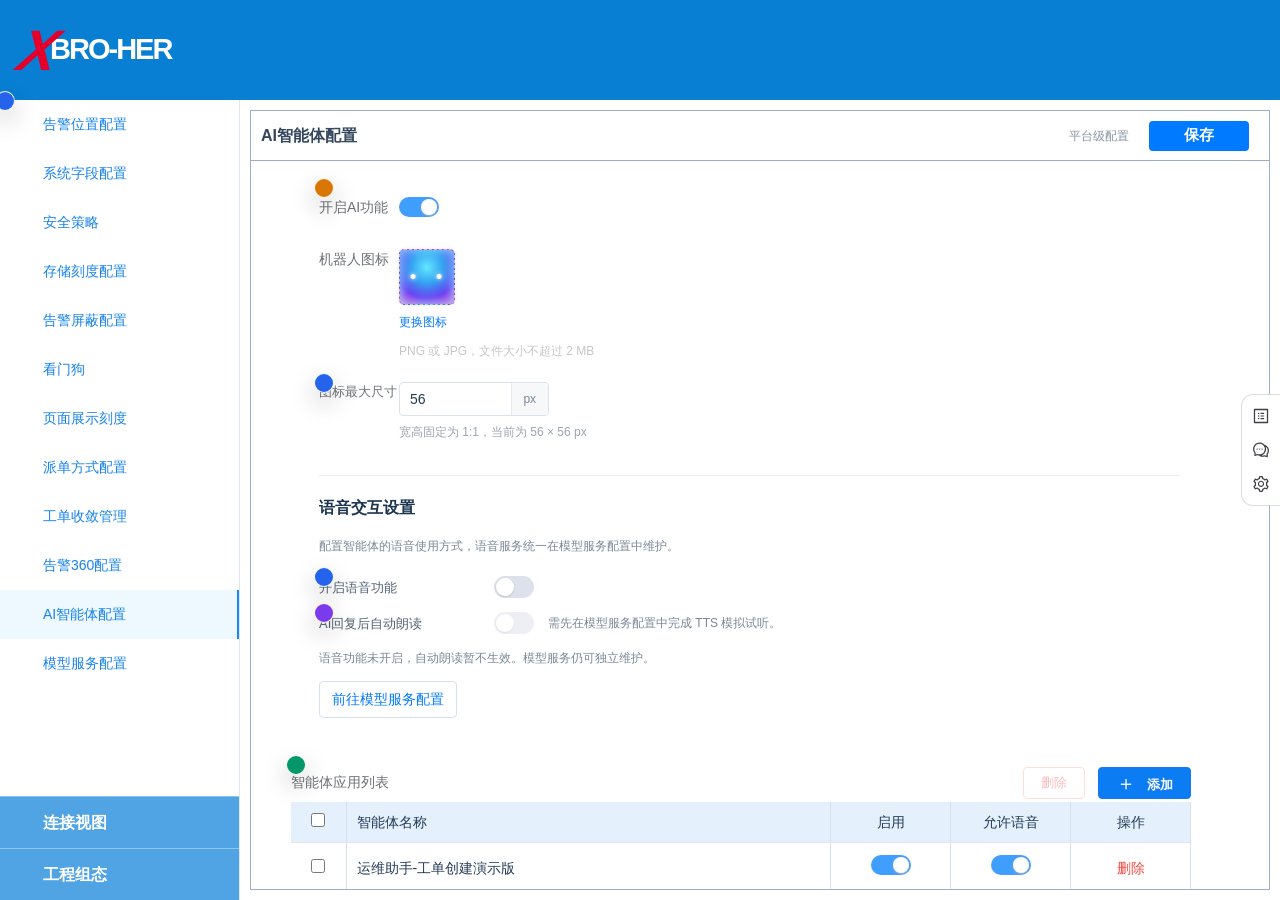
==== commit 2c64e148: "Publish Axhub site 2026-11-06T02:54:00.168Z" ====
--- a/agent-setting/index.html
+++ b/agent-setting/index.html
@@ -29,7 +29,7 @@
     }
   </style>
   <style>
-@layer properties{@supports (((-webkit-hyphens:none)) and (not (margin-trim:inline))) or ((-moz-orient:inline) and (not (color:rgb(from red r g b)))){*,:before,:after,::backdrop{--tw-translate-x:0;--tw-translate-y:0;--tw-translate-z:0;--tw-scale-x:1;--tw-scale-y:1;--tw-scale-z:1;--tw-rotate-x:initial;--tw-rotate-y:initial;--tw-rotate-z:initial;--tw-skew-x:initial;--tw-skew-y:initial;--tw-pan-x:initial;--tw-pan-y:initial;--tw-pinch-zoom:initial;--tw-space-y-reverse:0;--tw-space-x-reverse:0;--tw-divide-x-reverse:0;--tw-border-style:solid;--tw-divide-y-reverse:0;--tw-gradient-position:initial;--tw-gradient-from:#0000;--tw-gradient-via:#0000;--tw-gradient-to:#0000;--tw-gradient-stops:initial;--tw-gradient-via-stops:initial;--tw-gradient-from-position:0%;--tw-gradient-via-position:50%;--tw-gradient-to-position:100%;--tw-leading:initial;--tw-font-weight:initial;--tw-tracking:initial;--tw-ordinal:initial;--tw-slashed-zero:initial;--tw-numeric-figure:initial;--tw-numeric-spacing:initial;--tw-numeric-fraction:initial;--tw-shadow:0 0 #0000;--tw-shadow-color:initial;--tw-shadow-alpha:100%;--tw-inset-shadow:0 0 #0000;--tw-inset-shadow-color:initial;--tw-inset-shadow-alpha:100%;--tw-ring-color:initial;--tw-ring-shadow:0 0 #0000;--tw-inset-ring-color:initial;--tw-inset-ring-shadow:0 0 #0000;--tw-ring-inset:initial;--tw-ring-offset-width:0px;--tw-ring-offset-color:#fff;--tw-ring-offset-shadow:0 0 #0000;--tw-outline-style:solid;--tw-blur:initial;--tw-brightness:initial;--tw-contrast:initial;--tw-grayscale:initial;--tw-hue-rotate:initial;--tw-invert:initial;--tw-opacity:initial;--tw-saturate:initial;--tw-sepia:initial;--tw-drop-shadow:initial;--tw-drop-shadow-color:initial;--tw-drop-shadow-alpha:100%;--tw-drop-shadow-size:initial;--tw-backdrop-blur:initial;--tw-backdrop-brightness:initial;--tw-backdrop-contrast:initial;--tw-backdrop-grayscale:initial;--tw-backdrop-hue-rotate:initial;--tw-backdrop-invert:initial;--tw-backdrop-opacity:initial;--tw-backdrop-saturate:initial;--tw-backdrop-sepia:initial;--tw-duration:initial;--tw-ease:initial;--tw-content:""}}}@layer theme{:root,:host{--font-sans:-apple-system, BlinkMacSystemFont, "Segoe UI", Roboto, "Helvetica Neue", "Noto Sans", Arial, sans-serif, "Apple Color Emoji", "Segoe UI Emoji", "Segoe UI Symbol", "Noto Color Emoji";--font-serif:ui-serif, Georgia, Cambria, "Times New Roman", Times, serif;--font-mono:ui-monospace, SFMono-Regular, Menlo, Monaco, Consolas, "Liberation Mono", "Courier New", monospace;--color-red-50:oklch(97.1% .013 17.38);--color-red-400:oklch(70.4% .191 22.216);--color-red-500:oklch(63.7% .237 25.331);--color-red-600:oklch(57.7% .245 27.325);--color-red-900:oklch(39.6% .141 25.723);--color-orange-50:oklch(98% .016 73.684);--color-orange-100:oklch(95.4% .038 75.164);--color-orange-200:oklch(90.1% .076 70.697);--color-orange-300:oklch(83.7% .128 66.29);--color-orange-400:oklch(75% .183 55.934);--color-orange-500:oklch(70.5% .213 47.604);--color-orange-600:oklch(64.6% .222 41.116);--color-orange-700:oklch(55.3% .195 38.402);--color-orange-800:oklch(47% .157 37.304);--color-orange-900:oklch(40.8% .123 38.172);--color-amber-50:oklch(98.7% .022 95.277);--color-amber-100:oklch(96.2% .059 95.617);--color-amber-200:oklch(92.4% .12 95.746);--color-amber-300:oklch(87.9% .169 91.605);--color-amber-400:oklch(82.8% .189 84.429);--color-amber-500:oklch(76.9% .188 70.08);--color-amber-600:oklch(66.6% .179 58.318);--color-amber-700:oklch(55.5% .163 48.998);--color-amber-800:oklch(47.3% .137 46.201);--color-amber-900:oklch(41.4% .112 45.904);--color-amber-950:oklch(27.9% .077 45.635);--color-yellow-50:oklch(98.7% .026 102.212);--color-yellow-400:oklch(85.2% .199 91.936);--color-yellow-500:oklch(79.5% .184 86.047);--color-yellow-600:oklch(68.1% .162 75.834);--color-yellow-900:oklch(42.1% .095 57.708);--color-green-500:oklch(72.3% .219 149.579);--color-emerald-50:oklch(97.9% .021 166.113);--color-emerald-100:oklch(95% .052 163.051);--color-emerald-200:oklch(90.5% .093 164.15);--color-emerald-300:oklch(84.5% .143 164.978);--color-emerald-400:oklch(76.5% .177 163.223);--color-emerald-500:oklch(69.6% .17 162.48);--color-emerald-600:oklch(59.6% .145 163.225);--color-emerald-700:oklch(50.8% .118 165.612);--color-emerald-800:oklch(43.2% .095 166.913);--color-emerald-900:oklch(37.8% .077 168.94);--color-cyan-300:oklch(86.5% .127 207.078);--color-cyan-400:oklch(78.9% .154 211.53);--color-cyan-500:oklch(71.5% .143 215.221);--color-sky-300:oklch(82.8% .111 230.318);--color-sky-400:oklch(74.6% .16 232.661);--color-sky-500:oklch(68.5% .169 237.323);--color-blue-50:oklch(97% .014 254.604);--color-blue-100:oklch(93.2% .032 255.585);--color-blue-200:oklch(88.2% .059 254.128);--color-blue-400:oklch(70.7% .165 254.624);--color-blue-500:oklch(62.3% .214 259.815);--color-blue-600:oklch(54.6% .245 262.881);--color-blue-900:oklch(37.9% .146 265.522);--color-blue-950:oklch(28.2% .091 267.935);--color-indigo-50:oklch(96.2% .018 272.314);--color-indigo-200:oklch(87% .065 274.039);--color-indigo-300:oklch(78.5% .115 274.713);--color-indigo-400:oklch(67.3% .182 276.935);--color-indigo-500:oklch(58.5% .233 277.117);--color-indigo-600:oklch(51.1% .262 276.966);--color-indigo-800:oklch(39.8% .195 277.366);--color-indigo-900:oklch(35.9% .144 278.697);--color-violet-500:oklch(60.6% .25 292.717);--color-purple-50:oklch(97.7% .014 308.299);--color-purple-400:oklch(71.4% .203 305.504);--color-purple-500:oklch(62.7% .265 303.9);--color-purple-600:oklch(55.8% .288 302.321);--color-purple-900:oklch(38.1% .176 304.987);--color-fuchsia-300:oklch(83.3% .145 321.434);--color-fuchsia-500:oklch(66.7% .295 322.15);--color-pink-500:oklch(65.6% .241 354.308);--color-rose-500:oklch(64.5% .246 16.439);--color-slate-50:oklch(98.4% .003 247.858);--color-slate-100:oklch(96.8% .007 247.896);--color-slate-200:oklch(92.9% .013 255.508);--color-slate-300:oklch(86.9% .022 252.894);--color-slate-400:oklch(70.4% .04 256.788);--color-slate-500:oklch(55.4% .046 257.417);--color-slate-600:oklch(44.6% .043 257.281);--color-slate-700:oklch(37.2% .044 257.287);--color-slate-800:oklch(27.9% .041 260.031);--color-slate-900:oklch(20.8% .042 265.755);--color-slate-950:oklch(12.9% .042 264.695);--color-gray-50:oklch(98.5% .002 247.839);--color-gray-100:oklch(96.7% .003 264.542);--color-gray-200:oklch(92.8% .006 264.531);--color-gray-400:oklch(70.7% .022 261.325);--color-gray-500:oklch(55.1% .027 264.364);--color-gray-600:oklch(44.6% .03 256.802);--color-gray-950:oklch(13% .028 261.692);--color-neutral-100:oklch(97% 0 none);--color-neutral-200:oklch(92.2% 0 none);--color-neutral-400:oklch(70.8% 0 none);--color-neutral-500:oklch(55.6% 0 none);--color-neutral-600:oklch(43.9% 0 none);--color-neutral-800:oklch(26.9% 0 none);--color-neutral-900:oklch(20.5% 0 none);--color-stone-50:oklch(98.5% .001 106.423);--color-stone-100:oklch(97% .001 106.424);--color-stone-200:oklch(92.3% .003 48.717);--color-black:#000;--color-white:#fff;--spacing:.25rem;--breakpoint-sm:40rem;--breakpoint-md:48rem;--breakpoint-lg:64rem;--breakpoint-xl:80rem;--breakpoint-2xl:96rem;--container-xs:20rem;--container-sm:24rem;--container-md:28rem;--container-lg:32rem;--container-xl:36rem;--container-2xl:42rem;--container-3xl:48rem;--container-5xl:64rem;--container-6xl:72rem;--container-7xl:80rem;--text-xs:.75rem;--text-xs--line-height:calc(1 / .75);--text-sm:.875rem;--text-sm--line-height:calc(1.25 / .875);--text-base:1rem;--text-base--line-height: 1.5 ;--text-lg:1.125rem;--text-lg--line-height:calc(1.75 / 1.125);--text-xl:1.25rem;--text-xl--line-height:calc(1.75 / 1.25);--text-2xl:1.5rem;--text-2xl--line-height:calc(2 / 1.5);--text-3xl:1.875rem;--text-3xl--line-height: 1.2 ;--text-4xl:2.25rem;--text-4xl--line-height:calc(2.5 / 2.25);--text-5xl:3rem;--text-5xl--line-height:1;--text-6xl:3.75rem;--text-6xl--line-height:1;--text-7xl:4.5rem;--text-7xl--line-height:1;--text-8xl:6rem;--text-8xl--line-height:1;--text-9xl:8rem;--text-9xl--line-height:1;--font-weight-thin:100;--font-weight-extralight:200;--font-weight-light:300;--font-weight-normal:400;--font-weight-medium:500;--font-weight-semibold:600;--font-weight-bold:700;--font-weight-extrabold:800;--font-weight-black:900;--tracking-tighter:-.05em;--tracking-tight:-.025em;--tracking-wide:.025em;--tracking-wider:.05em;--tracking-widest:.1em;--leading-tight:1.25;--leading-snug:1.375;--leading-normal:1.5;--leading-relaxed:1.625;--leading-loose:2;--radius-xs:.125rem;--radius-sm:.25rem;--radius-md:.375rem;--radius-lg:.5rem;--radius-xl:.75rem;--radius-2xl:1rem;--radius-3xl:1.5rem;--shadow-sm:0 1px 3px 0 #0000001a, 0 1px 2px -1px #0000001a;--shadow-md:0 4px 6px -1px #0000001a, 0 2px 4px -2px #0000001a;--shadow-lg:0 10px 15px -3px #0000001a, 0 4px 6px -4px #0000001a;--shadow-xl:0 20px 25px -5px #0000001a, 0 8px 10px -6px #0000001a;--ease-in:cubic-bezier(.4, 0, 1, 1);--ease-out:cubic-bezier(0, 0, .2, 1);--ease-in-out:cubic-bezier(.4, 0, .2, 1);--animate-spin:spin 1s linear infinite;--animate-ping:ping 1s cubic-bezier(0, 0, .2, 1) infinite;--animate-pulse:pulse 2s cubic-bezier(.4, 0, .6, 1) infinite;--animate-bounce:bounce 1s infinite;--blur-md:12px;--default-transition-duration:.15s;--default-transition-timing-function:cubic-bezier(.4, 0, .2, 1);--default-font-family:var(--font-sans);--default-mono-font-family:var(--font-mono);--color-brand-1:#e4f0fd;--color-brand-2:#c6e1fd;--color-brand-3:#96c7fc;--color-brand-4:#65aefc;--color-brand-5:#3395fd;--color-brand-6:#007aff;--color-brand-7:#0063cc;--color-brand-8:#004a99;--color-brand-9:#08325e;--color-brand-10:#05192e;--radius-none:0}}@layer base{*,:after,:before,::backdrop{box-sizing:border-box;border:0 solid;margin:0;padding:0}::file-selector-button{box-sizing:border-box;border:0 solid;margin:0;padding:0}html,:host{-webkit-text-size-adjust:100%;tab-size:4;line-height:1.5;font-family:var(--default-font-family,-apple-system, BlinkMacSystemFont, "Segoe UI", Roboto, "Helvetica Neue", "Noto Sans", Arial, sans-serif, "Apple Color Emoji", "Segoe UI Emoji", "Segoe UI Symbol", "Noto Color Emoji");font-feature-settings:var(--default-font-feature-settings,normal);font-variation-settings:var(--default-font-variation-settings,normal);-webkit-tap-highlight-color:transparent}hr{height:0;color:inherit;border-top-width:1px}abbr:where([title]){-webkit-text-decoration:underline dotted;text-decoration:underline dotted}h1,h2,h3,h4,h5,h6{font-size:inherit;font-weight:inherit}a{color:inherit;-webkit-text-decoration:inherit;text-decoration:inherit}b,strong{font-weight:bolder}code,kbd,samp,pre{font-family:var(--default-mono-font-family,ui-monospace, SFMono-Regular, Menlo, Monaco, Consolas, "Liberation Mono", "Courier New", monospace);font-feature-settings:var(--default-mono-font-feature-settings,normal);font-variation-settings:var(--default-mono-font-variation-settings,normal);font-size:1em}small{font-size:80%}sub,sup{vertical-align:baseline;font-size:75%;line-height:0;position:relative}sub{bottom:-.25em}sup{top:-.5em}table{text-indent:0;border-color:inherit;border-collapse:collapse}:-moz-focusring:where(:not(iframe)){outline:auto}progress{vertical-align:baseline}summary{display:list-item}ol,ul,menu{list-style:none}img,svg,video,canvas,audio,iframe,embed,object{vertical-align:middle;display:block}img,video{max-width:100%;height:auto}button,input,select,optgroup,textarea{font:inherit;font-feature-settings:inherit;font-variation-settings:inherit;letter-spacing:inherit;color:inherit;opacity:1;background-color:#0000;border-radius:0}::file-selector-button{font:inherit;font-feature-settings:inherit;font-variation-settings:inherit;letter-spacing:inherit;color:inherit;opacity:1;background-color:#0000;border-radius:0}:where(select:is([multiple],[size])) optgroup{font-weight:bolder}:where(select:is([multiple],[size])) optgroup option{padding-inline-start:20px}::file-selector-button{margin-inline-end:4px}::placeholder{opacity:1}@supports (not ((-webkit-appearance:-apple-pay-button))) or (contain-intrinsic-size:1px){::placeholder{color:currentColor}@supports (color:color-mix(in lab,red,red)){::placeholder{color:color-mix(in oklab,currentcolor 50%,transparent)}}}textarea{resize:vertical}::-webkit-search-decoration{-webkit-appearance:none}::-webkit-date-and-time-value{min-height:1lh;text-align:inherit}::-webkit-datetime-edit{display:inline-flex}::-webkit-datetime-edit-fields-wrapper{padding:0}::-webkit-datetime-edit{padding-block:0}::-webkit-datetime-edit-year-field{padding-block:0}::-webkit-datetime-edit-month-field{padding-block:0}::-webkit-datetime-edit-day-field{padding-block:0}::-webkit-datetime-edit-hour-field{padding-block:0}::-webkit-datetime-edit-minute-field{padding-block:0}::-webkit-datetime-edit-second-field{padding-block:0}::-webkit-datetime-edit-millisecond-field{padding-block:0}::-webkit-datetime-edit-meridiem-field{padding-block:0}::-webkit-calendar-picker-indicator{line-height:1}:-moz-ui-invalid{box-shadow:none}button,input:where([type=button],[type=reset],[type=submit]){appearance:button}::file-selector-button{appearance:button}::-webkit-inner-spin-button{height:auto}::-webkit-outer-spin-button{height:auto}[hidden]:where(:not([hidden=until-found])){display:none!important}}@layer components;@layer utilities{.\@container{container-type:inline-size}.pointer-events-none{pointer-events:none}.\!visible{visibility:visible!important}.collapse{visibility:collapse}.invisible{visibility:hidden}.visible{visibility:visible}.visible\!{visibility:visible!important}.sr-only{clip-path:inset(50%);white-space:nowrap;border-width:0;width:1px;height:1px;margin:-1px;padding:0;position:absolute;overflow:hidden}.not-sr-only{clip-path:none;white-space:normal;width:auto;height:auto;margin:0;padding:0;position:static;overflow:visible}.absolute{position:absolute}.fixed{position:fixed}.fixed\!{position:fixed!important}.relative{position:relative}.static{position:static}.sticky{position:sticky}.inset-0{inset:0}.inset-x-0{inset-inline:0}.inset-y-0{inset-block:0}.\!top-6{top:calc(var(--spacing) * 6)!important}.-top-0\.5{top:calc(var(--spacing) * -.5)}.-top-1{top:calc(var(--spacing) * -1)}.top-0{top:0}.top-1{top:var(--spacing)}.top-1\/2{top:50%}.top-3{top:calc(var(--spacing) * 3)}.top-4{top:calc(var(--spacing) * 4)}.top-5{top:calc(var(--spacing) * 5)}.top-14{top:calc(var(--spacing) * 14)}.top-\[-2\.09px\]{top:-2.09px}.top-\[-12\.47px\]{top:-12.47px}.top-\[-17px\]{top:-17px}.top-\[-34\.09px\]{top:-34.09px}.top-\[-142px\]{top:-142px}.top-\[-214px\]{top:-214px}.top-\[-286px\]{top:-286px}.top-\[1px\]{top:1px}.top-\[2px\]{top:2px}.top-\[3\.77px\]{top:3.77px}.top-\[4\.86px\]{top:4.86px}.top-\[4px\]{top:4px}.top-\[6px\]{top:6px}.top-\[7px\]{top:7px}.top-\[8px\]{top:8px}.top-\[11px\]{top:11px}.top-\[12px\]{top:12px}.top-\[13px\]{top:13px}.top-\[16px\]{top:16px}.top-\[17\.91px\]{top:17.91px}.top-\[19px\]{top:19px}.top-\[20px\]{top:20px}.top-\[21px\]{top:21px}.top-\[24\.79px\]{top:24.79px}.top-\[24px\]{top:24px}.top-\[28px\]{top:28px}.top-\[33\.48px\]{top:33.48px}.top-\[33px\]{top:33px}.top-\[44px\]{top:44px}.top-\[47px\]{top:47px}.top-\[50\%\]{top:50%}.top-\[50px\]{top:50px}.top-\[68px\]{top:68px}.top-\[72px\]{top:72px}.top-\[79px\]{top:79px}.top-\[124px\]{top:124px}.top-\[177px\]{top:177px}.top-\[184px\]{top:184px}.top-\[196px\]{top:196px}.top-\[249px\]{top:249px}.top-\[252px\]{top:252px}.top-\[264px\]{top:264px}.top-\[297px\]{top:297px}.top-\[312px\]{top:312px}.top-\[324px\]{top:324px}.top-\[326px\]{top:326px}.top-\[401px\]{top:401px}.top-\[505px\]{top:505px}.top-\[609px\]{top:609px}.top-\[713px\]{top:713px}.top-\[817px\]{top:817px}.top-full{top:100%}.-right-0\.5{right:calc(var(--spacing) * -.5)}.-right-1{right:calc(var(--spacing) * -1)}.right-0{right:0}.right-1{right:var(--spacing)}.right-2{right:calc(var(--spacing) * 2)}.right-3{right:calc(var(--spacing) * 3)}.right-4{right:calc(var(--spacing) * 4)}.right-5{right:calc(var(--spacing) * 5)}.right-\[-8px\]{right:-8px}.bottom-0{bottom:0}.bottom-3{bottom:calc(var(--spacing) * 3)}.bottom-full{bottom:100%}.left-0{left:0}.left-1\/2{left:50%}.left-2{left:calc(var(--spacing) * 2)}.left-3{left:calc(var(--spacing) * 3)}.left-4{left:calc(var(--spacing) * 4)}.left-\[-8px\]{left:-8px}.left-\[1px\]{left:1px}.left-\[4px\]{left:4px}.left-\[6px\]{left:6px}.left-\[7px\]{left:7px}.left-\[8px\]{left:8px}.left-\[10px\]{left:10px}.left-\[12px\]{left:12px}.left-\[13px\]{left:13px}.left-\[16px\]{left:16px}.left-\[17\.47px\]{left:17.47px}.left-\[20px\]{left:20px}.left-\[22\.68px\]{left:22.68px}.left-\[22px\]{left:22px}.left-\[24px\]{left:24px}.left-\[33px\]{left:33px}.left-\[34px\]{left:34px}.left-\[50\%\]{left:50%}.left-\[53px\]{left:53px}.left-\[56px\]{left:56px}.left-\[58px\]{left:58px}.left-\[61px\]{left:61px}.left-\[76px\]{left:76px}.left-\[80px\]{left:80px}.left-\[88px\]{left:88px}.left-\[106px\]{left:106px}.left-\[109px\]{left:109px}.left-\[130\.62px\]{left:130.62px}.left-\[139px\]{left:139px}.left-\[178px\]{left:178px}.left-\[188px\]{left:188px}.left-\[229px\]{left:229px}.left-\[232px\]{left:232px}.left-\[273\.91px\]{left:273.91px}.left-\[279\.71px\]{left:279.71px}.left-\[305px\]{left:305px}.left-\[320px\]{left:320px}.left-\[362px\]{left:362px}.left-\[396px\]{left:396px}.left-\[403px\]{left:403px}.left-\[408\.86px\]{left:408.86px}.left-\[408px\]{left:408px}.left-\[495\.91px\]{left:495.91px}.left-\[496px\]{left:496px}.left-\[517\.77px\]{left:517.77px}.left-\[520px\]{left:520px}.left-\[558px\]{left:558px}.left-\[642px\]{left:642px}.left-\[647\.86px\]{left:647.86px}.left-\[672px\]{left:672px}.left-\[678px\]{left:678px}.left-\[760px\]{left:760px}.left-\[1816px\]{left:1816px}.isolate{isolation:isolate}.isolation-auto{isolation:auto}.-z-0{z-index:-0}.z-0{z-index:0}.z-10{z-index:10}.z-20{z-index:20}.z-30{z-index:30}.z-40{z-index:40}.z-50{z-index:50}.z-\[60\]{z-index:60}.z-\[70\]{z-index:70}.z-\[100\]{z-index:100}.z-\[120\]{z-index:120}.z-\[2000\]{z-index:2000}.col-span-3{grid-column:span 3/span 3}.float-right{float:right}.container{width:100%}@media (min-width:40rem){.container{max-width:40rem}}@media (min-width:48rem){.container{max-width:48rem}}@media (min-width:64rem){.container{max-width:64rem}}@media (min-width:80rem){.container{max-width:80rem}}@media (min-width:96rem){.container{max-width:96rem}}.m-0{margin:0}.m-1{margin:var(--spacing)}.m-4{margin:calc(var(--spacing) * 4)}.m-6{margin:calc(var(--spacing) * 6)}.-mx-1{margin-inline:calc(var(--spacing) * -1)}.mx-0\.5{margin-inline:calc(var(--spacing) * .5)}.mx-1{margin-inline:var(--spacing)}.mx-auto{margin-inline:auto}.my-1{margin-block:var(--spacing)}.my-5{margin-block:calc(var(--spacing) * 5)}.-mt-0{margin-top:0}.-mt-0\.5{margin-top:calc(var(--spacing) * -.5)}.mt-0{margin-top:0}.mt-0\.5{margin-top:calc(var(--spacing) * .5)}.mt-1{margin-top:var(--spacing)}.mt-1\.5{margin-top:calc(var(--spacing) * 1.5)}.mt-2{margin-top:calc(var(--spacing) * 2)}.mt-3{margin-top:calc(var(--spacing) * 3)}.mt-4{margin-top:calc(var(--spacing) * 4)}.mt-5{margin-top:calc(var(--spacing) * 5)}.mt-6{margin-top:calc(var(--spacing) * 6)}.-mr-6{margin-right:calc(var(--spacing) * -6)}.-mr-96{margin-right:calc(var(--spacing) * -96)}.mr-0{margin-right:0}.mr-0\.5{margin-right:calc(var(--spacing) * .5)}.mr-1{margin-right:var(--spacing)}.mr-1\.5{margin-right:calc(var(--spacing) * 1.5)}.mr-2{margin-right:calc(var(--spacing) * 2)}.mr-4{margin-right:calc(var(--spacing) * 4)}.mr-5{margin-right:calc(var(--spacing) * 5)}.mr-7{margin-right:calc(var(--spacing) * 7)}.mr-14{margin-right:calc(var(--spacing) * 14)}.-mb-0{margin-bottom:0}.-mb-0\.5{margin-bottom:calc(var(--spacing) * -.5)}.-mb-px{margin-bottom:-1px}.mb-0{margin-bottom:0}.mb-1{margin-bottom:var(--spacing)}.mb-1\.5{margin-bottom:calc(var(--spacing) * 1.5)}.mb-2{margin-bottom:calc(var(--spacing) * 2)}.mb-2\.5{margin-bottom:calc(var(--spacing) * 2.5)}.mb-3{margin-bottom:calc(var(--spacing) * 3)}.mb-4{margin-bottom:calc(var(--spacing) * 4)}.mb-6{margin-bottom:calc(var(--spacing) * 6)}.mb-8{margin-bottom:calc(var(--spacing) * 8)}.mb-12{margin-bottom:calc(var(--spacing) * 12)}.-ml-6{margin-left:calc(var(--spacing) * -6)}.-ml-8{margin-left:calc(var(--spacing) * -8)}.-ml-px{margin-left:-1px}.ml-0{margin-left:0}.ml-0\.5{margin-left:calc(var(--spacing) * .5)}.ml-1{margin-left:var(--spacing)}.ml-2{margin-left:calc(var(--spacing) * 2)}.ml-4{margin-left:calc(var(--spacing) * 4)}.ml-14{margin-left:calc(var(--spacing) * 14)}.ml-96{margin-left:calc(var(--spacing) * 96)}.ml-auto{margin-left:auto}.box-border{box-sizing:border-box}.line-clamp-1{-webkit-line-clamp:1;-webkit-box-orient:vertical;display:-webkit-box;overflow:hidden}.line-clamp-2{-webkit-line-clamp:2;-webkit-box-orient:vertical;display:-webkit-box;overflow:hidden}.\!flex{display:flex!important}.block{display:block}.contents{display:contents}.flex{display:flex}.flow-root{display:flow-root}.grid{display:grid}.hidden{display:none}.inline{display:inline}.inline\!{display:inline!important}.inline-block{display:inline-block}.inline-flex{display:inline-flex}.inline-grid{display:inline-grid}.inline-table{display:inline-table}.list-item{display:list-item}.table{display:table}.table\!{display:table!important}.table-caption{display:table-caption}.table-cell{display:table-cell}.table-column{display:table-column}.table-column-group{display:table-column-group}.table-footer-group{display:table-footer-group}.table-header-group{display:table-header-group}.table-row{display:table-row}.table-row-group{display:table-row-group}.aspect-square{aspect-ratio:1}.size-1{width:var(--spacing);height:var(--spacing)}.size-2\.5{width:calc(var(--spacing) * 2.5);height:calc(var(--spacing) * 2.5)}.size-3{width:calc(var(--spacing) * 3);height:calc(var(--spacing) * 3)}.size-4{width:calc(var(--spacing) * 4);height:calc(var(--spacing) * 4)}.size-5{width:calc(var(--spacing) * 5);height:calc(var(--spacing) * 5)}.size-6{width:calc(var(--spacing) * 6);height:calc(var(--spacing) * 6)}.size-8{width:calc(var(--spacing) * 8);height:calc(var(--spacing) * 8)}.size-9{width:calc(var(--spacing) * 9);height:calc(var(--spacing) * 9)}.size-10{width:calc(var(--spacing) * 10);height:calc(var(--spacing) * 10)}.size-12{width:calc(var(--spacing) * 12);height:calc(var(--spacing) * 12)}.size-14{width:calc(var(--spacing) * 14);height:calc(var(--spacing) * 14)}.size-16{width:calc(var(--spacing) * 16);height:calc(var(--spacing) * 16)}.h-0{height:0}.h-1\.5{height:calc(var(--spacing) * 1.5)}.h-2{height:calc(var(--spacing) * 2)}.h-2\.5{height:calc(var(--spacing) * 2.5)}.h-3{height:calc(var(--spacing) * 3)}.h-3\.5{height:calc(var(--spacing) * 3.5)}.h-4{height:calc(var(--spacing) * 4)}.h-5{height:calc(var(--spacing) * 5)}.h-6{height:calc(var(--spacing) * 6)}.h-7{height:calc(var(--spacing) * 7)}.h-8{height:calc(var(--spacing) * 8)}.h-9{height:calc(var(--spacing) * 9)}.h-10{height:calc(var(--spacing) * 10)}.h-11{height:calc(var(--spacing) * 11)}.h-12{height:calc(var(--spacing) * 12)}.h-14{height:calc(var(--spacing) * 14)}.h-16{height:calc(var(--spacing) * 16)}.h-20{height:calc(var(--spacing) * 20)}.h-24{height:calc(var(--spacing) * 24)}.h-28{height:calc(var(--spacing) * 28)}.h-32{height:calc(var(--spacing) * 32)}.h-40{height:calc(var(--spacing) * 40)}.h-48{height:calc(var(--spacing) * 48)}.h-56{height:calc(var(--spacing) * 56)}.h-84{height:calc(var(--spacing) * 84)}.h-96{height:calc(var(--spacing) * 96)}.h-\[2px\]{height:2px}.h-\[9px\]{height:9px}.h-\[60vh\]{height:60vh}.h-\[320px\]{height:320px}.h-\[360px\]{height:360px}.h-\[560px\]{height:560px}.h-\[1036px\]{height:1036px}.h-\[1080px\]{height:1080px}.h-\[calc\(100vh\)\]{height:100vh}.h-\[calc\(100vh-3\.5rem\)\]{height:calc(100vh - 3.5rem)}.h-\[var\(--radix-select-trigger-height\)\]{height:var(--radix-select-trigger-height)}.h-auto{height:auto}.h-full{height:100%}.h-px{height:1px}.h-screen{height:100vh}.max-h-10{max-height:calc(var(--spacing) * 10)}.max-h-14{max-height:calc(var(--spacing) * 14)}.max-h-48{max-height:calc(var(--spacing) * 48)}.max-h-72{max-height:calc(var(--spacing) * 72)}.max-h-80{max-height:calc(var(--spacing) * 80)}.max-h-96{max-height:calc(var(--spacing) * 96)}.max-h-\[80vh\]{max-height:80vh}.max-h-\[140px\]{max-height:140px}.max-h-\[160px\]{max-height:160px}.max-h-\[300px\]{max-height:300px}.max-h-\[calc\(100vh-3rem\)\]{max-height:calc(100vh - 3rem)}.max-h-full{max-height:100%}.max-h-none{max-height:none}.min-h-0{min-height:0}.min-h-5{min-height:calc(var(--spacing) * 5)}.min-h-9{min-height:calc(var(--spacing) * 9)}.min-h-\[32px\]{min-height:32px}.min-h-\[84px\]{min-height:84px}.min-h-\[96px\]{min-height:96px}.min-h-\[100dvh\]{min-height:100dvh}.min-h-\[150px\]{min-height:150px}.min-h-\[200px\]{min-height:200px}.min-h-\[400px\]{min-height:400px}.min-h-\[520px\]{min-height:520px}.min-h-screen{min-height:100vh}.w-0{width:0}.w-1{width:var(--spacing)}.w-1\/2{width:50%}.w-1\/3{width:33.3333%}.w-1\/4{width:25%}.w-2{width:calc(var(--spacing) * 2)}.w-2\.5{width:calc(var(--spacing) * 2.5)}.w-2\/3{width:66.6667%}.w-3{width:calc(var(--spacing) * 3)}.w-3\.5{width:calc(var(--spacing) * 3.5)}.w-3\/4{width:75%}.w-4{width:calc(var(--spacing) * 4)}.w-4\/5{width:80%}.w-5{width:calc(var(--spacing) * 5)}.w-6{width:calc(var(--spacing) * 6)}.w-7{width:calc(var(--spacing) * 7)}.w-8{width:calc(var(--spacing) * 8)}.w-9{width:calc(var(--spacing) * 9)}.w-10{width:calc(var(--spacing) * 10)}.w-11\/12{width:91.6667%}.w-12{width:calc(var(--spacing) * 12)}.w-14{width:calc(var(--spacing) * 14)}.w-16{width:calc(var(--spacing) * 16)}.w-20{width:calc(var(--spacing) * 20)}.w-24{width:calc(var(--spacing) * 24)}.w-28{width:calc(var(--spacing) * 28)}.w-32{width:calc(var(--spacing) * 32)}.w-40{width:calc(var(--spacing) * 40)}.w-44{width:calc(var(--spacing) * 44)}.w-48{width:calc(var(--spacing) * 48)}.w-52{width:calc(var(--spacing) * 52)}.w-56{width:calc(var(--spacing) * 56)}.w-60{width:calc(var(--spacing) * 60)}.w-64{width:calc(var(--spacing) * 64)}.w-72{width:calc(var(--spacing) * 72)}.w-80{width:calc(var(--spacing) * 80)}.w-96{width:calc(var(--spacing) * 96)}.w-\[3px\]{width:3px}.w-\[4\.95px\]{width:4.95px}.w-\[9px\]{width:9px}.w-\[45\%\]{width:45%}.w-\[56px\]{width:56px}.w-\[180px\]{width:180px}.w-\[200px\]{width:200px}.w-\[240px\]{width:240px}.w-\[248px\]{width:248px}.w-\[280px\]{width:280px}.w-\[288px\]{width:288px}.w-\[300px\]{width:300px}.w-\[320px\]{width:320px}.w-\[340px\]{width:340px}.w-\[350px\]{width:350px}.w-\[375px\]{width:375px}.w-\[528px\]{width:528px}.w-\[768px\]{width:768px}.w-\[800px\]{width:800px}.w-\[848px\]{width:848px}.w-\[1840px\]{width:1840px}.w-\[1920px\]{width:1920px}.w-\[calc\(33\%-1rem\)\]{width:calc(33% - 1rem)}.w-\[min\(90vw\,860px\)\]{width:min(90vw,860px)}.w-\[min\(92vw\,520px\)\]{width:min(92vw,520px)}.w-\[min\(92vw\,620px\)\]{width:min(92vw,620px)}.w-\[var\(--radix-popover-trigger-width\)\]{width:var(--radix-popover-trigger-width)}.w-auto{width:auto}.w-fit{width:fit-content}.w-full{width:100%}.w-max{width:max-content}.w-px{width:1px}.max-w-0{max-width:0}.max-w-2xl{max-width:var(--container-2xl)}.max-w-3xl{max-width:var(--container-3xl)}.max-w-5xl{max-width:var(--container-5xl)}.max-w-6xl{max-width:var(--container-6xl)}.max-w-7xl{max-width:var(--container-7xl)}.max-w-\[65ch\]{max-width:65ch}.max-w-\[80\%\]{max-width:80%}.max-w-\[220px\]{max-width:220px}.max-w-\[360px\]{max-width:360px}.max-w-\[420px\]{max-width:420px}.max-w-\[460px\]{max-width:460px}.max-w-\[480px\]{max-width:480px}.max-w-\[520px\]{max-width:520px}.max-w-\[620px\]{max-width:620px}.max-w-\[640px\]{max-width:640px}.max-w-\[720px\]{max-width:720px}.max-w-\[760px\]{max-width:760px}.max-w-\[780px\]{max-width:780px}.max-w-\[860px\]{max-width:860px}.max-w-\[1200px\]{max-width:1200px}.max-w-\[1400px\]{max-width:1400px}.max-w-full{max-width:100%}.max-w-lg{max-width:var(--container-lg)}.max-w-md{max-width:var(--container-md)}.max-w-none{max-width:none}.max-w-screen-2xl{max-width:var(--breakpoint-2xl)}.max-w-screen-lg{max-width:var(--breakpoint-lg)}.max-w-screen-md{max-width:var(--breakpoint-md)}.max-w-screen-sm{max-width:var(--breakpoint-sm)}.max-w-screen-xl{max-width:var(--breakpoint-xl)}.max-w-sm{max-width:var(--container-sm)}.max-w-xl{max-width:var(--container-xl)}.max-w-xs{max-width:var(--container-xs)}.min-w-0{min-width:0}.min-w-3\.5{min-width:calc(var(--spacing) * 3.5)}.min-w-\[8rem\]{min-width:8rem}.min-w-\[36px\]{min-width:36px}.min-w-\[76px\]{min-width:76px}.min-w-\[132px\]{min-width:132px}.min-w-\[280px\]{min-width:280px}.min-w-\[var\(--radix-select-trigger-width\)\]{min-width:var(--radix-select-trigger-width)}.min-w-full{min-width:100%}.flex-1{flex:1}.flex-none{flex:none}.flex-shrink{flex-shrink:1}.flex-shrink-0{flex-shrink:0}.shrink{flex-shrink:1}.shrink-0{flex-shrink:0}.flex-grow,.grow{flex-grow:1}.basis-0{flex-basis:0}.basis-1{flex-basis:var(--spacing)}.basis-1\/12{flex-basis:8.33333%}.caption-bottom{caption-side:bottom}.border-collapse{border-collapse:collapse}.border-separate{border-collapse:separate}.origin-\(--radix-tooltip-content-transform-origin\){transform-origin:var(--radix-tooltip-content-transform-origin)}.origin-center{transform-origin:50%}.origin-top-left{transform-origin:0 0}.-translate-x-1\/2{--tw-translate-x: -50% ;translate:var(--tw-translate-x) var(--tw-translate-y)}.-translate-x-full{--tw-translate-x:-100%;translate:var(--tw-translate-x) var(--tw-translate-y)}.translate-x-0{--tw-translate-x:0px;translate:var(--tw-translate-x) var(--tw-translate-y)}.translate-x-\[-3px\]{--tw-translate-x:-3px;translate:var(--tw-translate-x) var(--tw-translate-y)}.translate-x-\[-50\%\]{--tw-translate-x:-50%;translate:var(--tw-translate-x) var(--tw-translate-y)}.translate-x-full{--tw-translate-x:100%;translate:var(--tw-translate-x) var(--tw-translate-y)}.\!translate-y-0{--tw-translate-y:0px!important;translate:var(--tw-translate-x) var(--tw-translate-y)!important}.-translate-y-1\/2{--tw-translate-y: -50% ;translate:var(--tw-translate-x) var(--tw-translate-y)}.-translate-y-\[1px\]{--tw-translate-y: -1px ;translate:var(--tw-translate-x) var(--tw-translate-y)}.translate-y-\[-50\%\]{--tw-translate-y:-50%;translate:var(--tw-translate-x) var(--tw-translate-y)}.translate-y-\[calc\(-50\%_-_2px\)\]{--tw-translate-y: calc(-50% - 2px) ;translate:var(--tw-translate-x) var(--tw-translate-y)}.translate-none{translate:none}.scale-0{--tw-scale-x:0%;--tw-scale-y:0%;--tw-scale-z:0%;scale:var(--tw-scale-x) var(--tw-scale-y)}.scale-100{--tw-scale-x:100%;--tw-scale-y:100%;--tw-scale-z:100%;scale:var(--tw-scale-x) var(--tw-scale-y)}.scale-3d{scale:var(--tw-scale-x) var(--tw-scale-y) var(--tw-scale-z)}.scale-\[0\.98\]{scale:.98}.-rotate-90{rotate:-90deg}.rotate-0{rotate:0deg}.rotate-45{rotate:45deg}.rotate-90{rotate:90deg}.rotate-\[75deg\]{rotate:75deg}.transform{transform:var(--tw-rotate-x,) var(--tw-rotate-y,) var(--tw-rotate-z,) var(--tw-skew-x,) var(--tw-skew-y,)}.transform\!{transform:var(--tw-rotate-x,) var(--tw-rotate-y,) var(--tw-rotate-z,) var(--tw-skew-x,) var(--tw-skew-y,)!important}.animate-bounce{animation:var(--animate-bounce)}.animate-ping{animation:var(--animate-ping)}.animate-pulse{animation:var(--animate-pulse)}.animate-spin{animation:var(--animate-spin)}.cursor-default{cursor:default}.cursor-not-allowed{cursor:not-allowed}.cursor-pointer{cursor:pointer}.cursor-text{cursor:text}.touch-pinch-zoom{--tw-pinch-zoom:pinch-zoom;touch-action:var(--tw-pan-x,) var(--tw-pan-y,) var(--tw-pinch-zoom,)}.touch-none{touch-action:none}.resize{resize:both}.resize-none{resize:none}.resize-y{resize:vertical}.scrollbar-thin{scrollbar-width:thin}.list-none{list-style-type:none}.grid-cols-1{grid-template-columns:repeat(1,minmax(0,1fr))}.grid-cols-2{grid-template-columns:repeat(2,minmax(0,1fr))}.grid-cols-3{grid-template-columns:repeat(3,minmax(0,1fr))}.grid-cols-4{grid-template-columns:repeat(4,minmax(0,1fr))}.grid-cols-5{grid-template-columns:repeat(5,minmax(0,1fr))}.grid-cols-\[1fr_auto_auto_auto\]{grid-template-columns:1fr auto auto auto}.grid-cols-\[minmax\(0\,1fr\)_auto_minmax\(0\,1fr\)\]{grid-template-columns:minmax(0,1fr) auto minmax(0,1fr)}.\!flex-col{flex-direction:column!important}.flex-col{flex-direction:column}.flex-col-reverse{flex-direction:column-reverse}.flex-row{flex-direction:row}.flex-row-reverse{flex-direction:row-reverse}.flex-wrap{flex-wrap:wrap}.items-center{align-items:center}.items-end{align-items:flex-end}.items-start{align-items:flex-start}.items-stretch{align-items:stretch}.justify-between{justify-content:space-between}.justify-center{justify-content:center}.justify-end{justify-content:flex-end}.justify-start{justify-content:flex-start}.gap-0{gap:0}.gap-0\.5{gap:calc(var(--spacing) * .5)}.gap-1{gap:var(--spacing)}.gap-1\.5{gap:calc(var(--spacing) * 1.5)}.gap-2{gap:calc(var(--spacing) * 2)}.gap-2\.5{gap:calc(var(--spacing) * 2.5)}.gap-3{gap:calc(var(--spacing) * 3)}.gap-4{gap:calc(var(--spacing) * 4)}.gap-6{gap:calc(var(--spacing) * 6)}.gap-8{gap:calc(var(--spacing) * 8)}.gap-12{gap:calc(var(--spacing) * 12)}:where(.\!space-y-0>:not(:last-child)){--tw-space-y-reverse:0!important;margin-block:0!important}:where(.space-y-0>:not(:last-child)){--tw-space-y-reverse:0;margin-block:0}:where(.space-y-0\.5>:not(:last-child)){--tw-space-y-reverse:0;margin-block-start:calc(calc(var(--spacing) * .5) * var(--tw-space-y-reverse));margin-block-end:calc(calc(var(--spacing) * .5) * calc(1 - var(--tw-space-y-reverse)))}:where(.space-y-1>:not(:last-child)){--tw-space-y-reverse:0;margin-block-start:calc(var(--spacing) * var(--tw-space-y-reverse));margin-block-end:calc(var(--spacing) * calc(1 - var(--tw-space-y-reverse)))}:where(.space-y-1\.5>:not(:last-child)){--tw-space-y-reverse:0;margin-block-start:calc(calc(var(--spacing) * 1.5) * var(--tw-space-y-reverse));margin-block-end:calc(calc(var(--spacing) * 1.5) * calc(1 - var(--tw-space-y-reverse)))}:where(.space-y-2>:not(:last-child)){--tw-space-y-reverse:0;margin-block-start:calc(calc(var(--spacing) * 2) * var(--tw-space-y-reverse));margin-block-end:calc(calc(var(--spacing) * 2) * calc(1 - var(--tw-space-y-reverse)))}:where(.space-y-3>:not(:last-child)){--tw-space-y-reverse:0;margin-block-start:calc(calc(var(--spacing) * 3) * var(--tw-space-y-reverse));margin-block-end:calc(calc(var(--spacing) * 3) * calc(1 - var(--tw-space-y-reverse)))}:where(.space-y-4>:not(:last-child)){--tw-space-y-reverse:0;margin-block-start:calc(calc(var(--spacing) * 4) * var(--tw-space-y-reverse));margin-block-end:calc(calc(var(--spacing) * 4) * calc(1 - var(--tw-space-y-reverse)))}:where(.space-y-6>:not(:last-child)){--tw-space-y-reverse:0;margin-block-start:calc(calc(var(--spacing) * 6) * var(--tw-space-y-reverse));margin-block-end:calc(calc(var(--spacing) * 6) * calc(1 - var(--tw-space-y-reverse)))}:where(.space-y-8>:not(:last-child)){--tw-space-y-reverse:0;margin-block-start:calc(calc(var(--spacing) * 8) * var(--tw-space-y-reverse));margin-block-end:calc(calc(var(--spacing) * 8) * calc(1 - var(--tw-space-y-reverse)))}:where(.space-y-12>:not(:last-child)){--tw-space-y-reverse:0;margin-block-start:calc(calc(var(--spacing) * 12) * var(--tw-space-y-reverse));margin-block-end:calc(calc(var(--spacing) * 12) * calc(1 - var(--tw-space-y-reverse)))}:where(.space-y-reverse>:not(:last-child)){--tw-space-y-reverse:1}.gap-x-0{column-gap:0}.gap-x-1{column-gap:var(--spacing)}.gap-x-1\.5{column-gap:calc(var(--spacing) * 1.5)}.gap-x-2{column-gap:calc(var(--spacing) * 2)}.gap-x-3{column-gap:calc(var(--spacing) * 3)}.gap-x-4{column-gap:calc(var(--spacing) * 4)}.gap-x-6{column-gap:calc(var(--spacing) * 6)}:where(.space-x-1>:not(:last-child)){--tw-space-x-reverse:0;margin-inline-start:calc(var(--spacing) * var(--tw-space-x-reverse));margin-inline-end:calc(var(--spacing) * calc(1 - var(--tw-space-x-reverse)))}:where(.space-x-3>:not(:last-child)){--tw-space-x-reverse:0;margin-inline-start:calc(calc(var(--spacing) * 3) * var(--tw-space-x-reverse));margin-inline-end:calc(calc(var(--spacing) * 3) * calc(1 - var(--tw-space-x-reverse)))}:where(.space-x-4>:not(:last-child)){--tw-space-x-reverse:0;margin-inline-start:calc(calc(var(--spacing) * 4) * var(--tw-space-x-reverse));margin-inline-end:calc(calc(var(--spacing) * 4) * calc(1 - var(--tw-space-x-reverse)))}:where(.space-x-reverse>:not(:last-child)){--tw-space-x-reverse:1}.gap-y-0{row-gap:0}.gap-y-1{row-gap:var(--spacing)}.gap-y-1\.5{row-gap:calc(var(--spacing) * 1.5)}.gap-y-2{row-gap:calc(var(--spacing) * 2)}.gap-y-3{row-gap:calc(var(--spacing) * 3)}.gap-y-4{row-gap:calc(var(--spacing) * 4)}.gap-y-6{row-gap:calc(var(--spacing) * 6)}:where(.divide-x>:not(:last-child)){--tw-divide-x-reverse:0;border-inline-style:var(--tw-border-style);border-inline-start-width:calc(1px * var(--tw-divide-x-reverse));border-inline-end-width:calc(1px * calc(1 - var(--tw-divide-x-reverse)))}:where(.divide-y>:not(:last-child)){--tw-divide-y-reverse:0;border-bottom-style:var(--tw-border-style);border-top-style:var(--tw-border-style);border-top-width:calc(1px * var(--tw-divide-y-reverse));border-bottom-width:calc(1px * calc(1 - var(--tw-divide-y-reverse)))}:where(.divide-y-reverse>:not(:last-child)){--tw-divide-y-reverse:1}:where(.divide-slate-100>:not(:last-child)){border-color:var(--color-slate-100)}.self-center{align-self:center}.self-end{align-self:flex-end}.self-start{align-self:flex-start}.truncate{text-overflow:ellipsis;white-space:nowrap;overflow:hidden}.overflow-auto{overflow:auto}.overflow-hidden{overflow:hidden}.overflow-visible{overflow:visible}.overflow-x-auto{overflow-x:auto}.overflow-x-hidden{overflow-x:hidden}.overflow-y-auto{overflow-y:auto}.overflow-y-hidden{overflow-y:hidden}.overscroll-contain{overscroll-behavior:contain}.\!rounded-full{border-radius:3.40282e38px!important}.rounded{border-radius:.25rem}.rounded-2xl{border-radius:var(--radius-2xl)}.rounded-\[2\.5rem\]{border-radius:2.5rem}.rounded-\[2px\]{border-radius:2px}.rounded-\[4px\]{border-radius:4px}.rounded-\[10px\]{border-radius:10px}.rounded-\[18px\]{border-radius:18px}.rounded-\[24px\]{border-radius:24px}.rounded-\[32px\]{border-radius:32px}.rounded-\[40px\]{border-radius:40px}.rounded-\[100px\]{border-radius:100px}.rounded-\[inherit\]{border-radius:inherit}.rounded-full{border-radius:3.40282e38px}.rounded-lg{border-radius:var(--radius-lg)}.rounded-md{border-radius:var(--radius-md)}.rounded-none{border-radius:var(--radius-none)}.rounded-sm{border-radius:var(--radius-sm)}.rounded-xl{border-radius:var(--radius-xl)}.rounded-s{border-start-start-radius:.25rem;border-end-start-radius:.25rem}.rounded-ss{border-start-start-radius:.25rem}.rounded-e{border-start-end-radius:.25rem;border-end-end-radius:.25rem}.rounded-se{border-start-end-radius:.25rem}.rounded-ee{border-end-end-radius:.25rem}.rounded-es{border-end-start-radius:.25rem}.rounded-t{border-top-left-radius:.25rem;border-top-right-radius:.25rem}.rounded-l{border-top-left-radius:.25rem;border-bottom-left-radius:.25rem}.rounded-l-none{border-top-left-radius:var(--radius-none);border-bottom-left-radius:var(--radius-none)}.rounded-tl{border-top-left-radius:.25rem}.rounded-tl-sm{border-top-left-radius:var(--radius-sm)}.rounded-r{border-top-right-radius:.25rem;border-bottom-right-radius:.25rem}.rounded-r-none{border-top-right-radius:var(--radius-none);border-bottom-right-radius:var(--radius-none)}.rounded-tr{border-top-right-radius:.25rem}.rounded-tr-sm{border-top-right-radius:var(--radius-sm)}.rounded-b{border-bottom-right-radius:.25rem;border-bottom-left-radius:.25rem}.rounded-br{border-bottom-right-radius:.25rem}.rounded-bl{border-bottom-left-radius:.25rem}.border{border-style:var(--tw-border-style);border-width:1px}.border\!{border-style:var(--tw-border-style)!important;border-width:1px!important}.border-0{border-style:var(--tw-border-style);border-width:0}.border-1{border-style:var(--tw-border-style);border-width:1px}.border-2{border-style:var(--tw-border-style);border-width:2px}.border-4{border-style:var(--tw-border-style);border-width:4px}.border-\[0\.50px\]{border-style:var(--tw-border-style);border-width:.5px}.border-\[0\.80px\]{border-style:var(--tw-border-style);border-width:.8px}.border-x{border-inline-style:var(--tw-border-style);border-inline-width:1px}.border-y{border-block-style:var(--tw-border-style);border-block-width:1px}.border-s{border-inline-start-style:var(--tw-border-style);border-inline-start-width:1px}.border-e{border-inline-end-style:var(--tw-border-style);border-inline-end-width:1px}.border-t{border-top-style:var(--tw-border-style);border-top-width:1px}.border-r{border-right-style:var(--tw-border-style);border-right-width:1px}.border-b{border-bottom-style:var(--tw-border-style);border-bottom-width:1px}.border-b-0{border-bottom-style:var(--tw-border-style);border-bottom-width:0}.border-b-2{border-bottom-style:var(--tw-border-style);border-bottom-width:2px}.border-l{border-left-style:var(--tw-border-style);border-left-width:1px}.border-l-0{border-left-style:var(--tw-border-style);border-left-width:0}.border-l-2{border-left-style:var(--tw-border-style);border-left-width:2px}.border-dashed{--tw-border-style:dashed;border-style:dashed}.border-none{--tw-border-style:none;border-style:none}.border-amber-200{border-color:var(--color-amber-200)}.border-amber-300\/60{border-color:#ffd23699}@supports (color:color-mix(in lab,red,red)){.border-amber-300\/60{border-color:color-mix(in oklab,var(--color-amber-300) 60%,transparent)}}.border-amber-300\/70{border-color:#ffd236b3}@supports (color:color-mix(in lab,red,red)){.border-amber-300\/70{border-color:color-mix(in oklab,var(--color-amber-300) 70%,transparent)}}.border-amber-400{border-color:var(--color-amber-400)}.border-blue-200{border-color:var(--color-blue-200)}.border-emerald-200{border-color:var(--color-emerald-200)}.border-emerald-300\/70{border-color:#5ee9b5b3}@supports (color:color-mix(in lab,red,red)){.border-emerald-300\/70{border-color:color-mix(in oklab,var(--color-emerald-300) 70%,transparent)}}.border-emerald-400{border-color:var(--color-emerald-400)}.border-fuchsia-300{border-color:var(--color-fuchsia-300)}.border-gray-200{border-color:var(--color-gray-200)}.border-indigo-200{border-color:var(--color-indigo-200)}.border-neutral-200{border-color:var(--color-neutral-200)}.border-neutral-900{border-color:var(--color-neutral-900)}.border-orange-200{border-color:var(--color-orange-200)}.border-red-400{border-color:var(--color-red-400)}.border-slate-200{border-color:var(--color-slate-200)}.border-slate-200\/50{border-color:#e2e8f080}@supports (color:color-mix(in lab,red,red)){.border-slate-200\/50{border-color:color-mix(in oklab,var(--color-slate-200) 50%,transparent)}}.border-slate-300{border-color:var(--color-slate-300)}.border-transparent{border-color:#0000}.border-white\/8{border-color:#ffffff14}@supports (color:color-mix(in lab,red,red)){.border-white\/8{border-color:color-mix(in oklab,var(--color-white) 8%,transparent)}}.border-white\/10{border-color:#ffffff1a}@supports (color:color-mix(in lab,red,red)){.border-white\/10{border-color:color-mix(in oklab,var(--color-white) 10%,transparent)}}.border-white\/20{border-color:#fff3}@supports (color:color-mix(in lab,red,red)){.border-white\/20{border-color:color-mix(in oklab,var(--color-white) 20%,transparent)}}.border-white\/60{border-color:#fff9}@supports (color:color-mix(in lab,red,red)){.border-white\/60{border-color:color-mix(in oklab,var(--color-white) 60%,transparent)}}.border-white\/80{border-color:#fffc}@supports (color:color-mix(in lab,red,red)){.border-white\/80{border-color:color-mix(in oklab,var(--color-white) 80%,transparent)}}.border-t-transparent{border-top-color:#0000}.border-l-transparent{border-left-color:#0000}.bg-\[\#f5f0e6\],.bg-\[rgb\(245_240_230\)\]{background-color:#f5f0e6}.bg-amber-50{background-color:var(--color-amber-50)}.bg-amber-50\/30{background-color:#fffbeb4d}@supports (color:color-mix(in lab,red,red)){.bg-amber-50\/30{background-color:color-mix(in oklab,var(--color-amber-50) 30%,transparent)}}.bg-amber-50\/50{background-color:#fffbeb80}@supports (color:color-mix(in lab,red,red)){.bg-amber-50\/50{background-color:color-mix(in oklab,var(--color-amber-50) 50%,transparent)}}.bg-amber-100{background-color:var(--color-amber-100)}.bg-amber-200{background-color:var(--color-amber-200)}.bg-amber-400\/80{background-color:#fcbb00cc}@supports (color:color-mix(in lab,red,red)){.bg-amber-400\/80{background-color:color-mix(in oklab,var(--color-amber-400) 80%,transparent)}}.bg-amber-500{background-color:var(--color-amber-500)}.bg-black\/30{background-color:#0000004d}@supports (color:color-mix(in lab,red,red)){.bg-black\/30{background-color:color-mix(in oklab,var(--color-black) 30%,transparent)}}.bg-black\/40{background-color:#0006}@supports (color:color-mix(in lab,red,red)){.bg-black\/40{background-color:color-mix(in oklab,var(--color-black) 40%,transparent)}}.bg-black\/80{background-color:#000c}@supports (color:color-mix(in lab,red,red)){.bg-black\/80{background-color:color-mix(in oklab,var(--color-black) 80%,transparent)}}.bg-blue-50{background-color:var(--color-blue-50)}.bg-blue-50\/50{background-color:#eff6ff80}@supports (color:color-mix(in lab,red,red)){.bg-blue-50\/50{background-color:color-mix(in oklab,var(--color-blue-50) 50%,transparent)}}.bg-blue-500{background-color:var(--color-blue-500)}.bg-blue-600{background-color:var(--color-blue-600)}.bg-cyan-400{background-color:var(--color-cyan-400)}.bg-emerald-50{background-color:var(--color-emerald-50)}.bg-emerald-50\/30{background-color:#ecfdf54d}@supports (color:color-mix(in lab,red,red)){.bg-emerald-50\/30{background-color:color-mix(in oklab,var(--color-emerald-50) 30%,transparent)}}.bg-emerald-50\/70{background-color:#ecfdf5b3}@supports (color:color-mix(in lab,red,red)){.bg-emerald-50\/70{background-color:color-mix(in oklab,var(--color-emerald-50) 70%,transparent)}}.bg-emerald-100{background-color:var(--color-emerald-100)}.bg-emerald-500{background-color:var(--color-emerald-500)}.bg-emerald-500\/80{background-color:#00bb7fcc}@supports (color:color-mix(in lab,red,red)){.bg-emerald-500\/80{background-color:color-mix(in oklab,var(--color-emerald-500) 80%,transparent)}}.bg-fuchsia-500{background-color:var(--color-fuchsia-500)}.bg-gray-50{background-color:var(--color-gray-50)}.bg-gray-50\/50{background-color:#f9fafb80}@supports (color:color-mix(in lab,red,red)){.bg-gray-50\/50{background-color:color-mix(in oklab,var(--color-gray-50) 50%,transparent)}}.bg-green-500{background-color:var(--color-green-500)}.bg-indigo-50{background-color:var(--color-indigo-50)}.bg-neutral-100{background-color:var(--color-neutral-100)}.bg-neutral-100\/40{background-color:#f5f5f566}@supports (color:color-mix(in lab,red,red)){.bg-neutral-100\/40{background-color:color-mix(in oklab,var(--color-neutral-100) 40%,transparent)}}.bg-neutral-200{background-color:var(--color-neutral-200)}.bg-neutral-900{background-color:var(--color-neutral-900)}.bg-orange-50{background-color:var(--color-orange-50)}.bg-orange-100{background-color:var(--color-orange-100)}.bg-orange-400{background-color:var(--color-orange-400)}.bg-orange-400\/80{background-color:#ff8b1acc}@supports (color:color-mix(in lab,red,red)){.bg-orange-400\/80{background-color:color-mix(in oklab,var(--color-orange-400) 80%,transparent)}}.bg-orange-500{background-color:var(--color-orange-500)}.bg-pink-500{background-color:var(--color-pink-500)}.bg-purple-50{background-color:var(--color-purple-50)}.bg-red-50{background-color:var(--color-red-50)}.bg-red-400{background-color:var(--color-red-400)}.bg-red-400\/80{background-color:#ff6568cc}@supports (color:color-mix(in lab,red,red)){.bg-red-400\/80{background-color:color-mix(in oklab,var(--color-red-400) 80%,transparent)}}.bg-red-500{background-color:var(--color-red-500)}.bg-sky-400{background-color:var(--color-sky-400)}.bg-slate-50{background-color:var(--color-slate-50)}.bg-slate-100{background-color:var(--color-slate-100)}.bg-slate-200{background-color:var(--color-slate-200)}.bg-slate-300{background-color:var(--color-slate-300)}.bg-slate-400{background-color:var(--color-slate-400)}.bg-slate-950{background-color:var(--color-slate-950)}.bg-stone-50{background-color:var(--color-stone-50)}.bg-stone-100{background-color:var(--color-stone-100)}.bg-stone-200{background-color:var(--color-stone-200)}.bg-transparent{background-color:#0000}.bg-white{background-color:var(--color-white)}.bg-white\/10{background-color:#ffffff1a}@supports (color:color-mix(in lab,red,red)){.bg-white\/10{background-color:color-mix(in oklab,var(--color-white) 10%,transparent)}}.bg-white\/80{background-color:#fffc}@supports (color:color-mix(in lab,red,red)){.bg-white\/80{background-color:color-mix(in oklab,var(--color-white) 80%,transparent)}}.bg-white\/88{background-color:#ffffffe0}@supports (color:color-mix(in lab,red,red)){.bg-white\/88{background-color:color-mix(in oklab,var(--color-white) 88%,transparent)}}.bg-yellow-50{background-color:var(--color-yellow-50)}.bg-yellow-500{background-color:var(--color-yellow-500)}.bg-linear-140{--tw-gradient-position:140deg}@supports (background-image:linear-gradient(in lab,red,red)){.bg-linear-140{--tw-gradient-position:140deg in oklab}}.bg-linear-140{background-image:linear-gradient(var(--tw-gradient-stops))}.bg-gradient-to-b{--tw-gradient-position:to bottom in oklab;background-image:linear-gradient(var(--tw-gradient-stops))}.bg-gradient-to-br{--tw-gradient-position:to bottom right in oklab;background-image:linear-gradient(var(--tw-gradient-stops))}.bg-gradient-to-r{--tw-gradient-position:to right in oklab;background-image:linear-gradient(var(--tw-gradient-stops))}.bg-\[radial-gradient\(circle_at_top\,_\#fff7ed\,_\#f8fafc_55\%\)\]{background-image:radial-gradient(circle at top,#fff7ed,#f8fafc 55%)}.from-amber-50\/0{--tw-gradient-from:#0000}@supports (color:color-mix(in lab,red,red)){.from-amber-50\/0{--tw-gradient-from:color-mix(in oklab, var(--color-amber-50) 0%, transparent)}}.from-amber-50\/0{--tw-gradient-stops:var(--tw-gradient-via-stops,var(--tw-gradient-position), var(--tw-gradient-from) var(--tw-gradient-from-position), var(--tw-gradient-to) var(--tw-gradient-to-position))}.from-amber-500{--tw-gradient-from:var(--color-amber-500);--tw-gradient-stops:var(--tw-gradient-via-stops,var(--tw-gradient-position), var(--tw-gradient-from) var(--tw-gradient-from-position), var(--tw-gradient-to) var(--tw-gradient-to-position))}.from-blue-400{--tw-gradient-from:var(--color-blue-400);--tw-gradient-stops:var(--tw-gradient-via-stops,var(--tw-gradient-position), var(--tw-gradient-from) var(--tw-gradient-from-position), var(--tw-gradient-to) var(--tw-gradient-to-position))}.from-blue-500{--tw-gradient-from:var(--color-blue-500);--tw-gradient-stops:var(--tw-gradient-via-stops,var(--tw-gradient-position), var(--tw-gradient-from) var(--tw-gradient-from-position), var(--tw-gradient-to) var(--tw-gradient-to-position))}.from-blue-600{--tw-gradient-from:var(--color-blue-600);--tw-gradient-stops:var(--tw-gradient-via-stops,var(--tw-gradient-position), var(--tw-gradient-from) var(--tw-gradient-from-position), var(--tw-gradient-to) var(--tw-gradient-to-position))}.from-blue-600\/80{--tw-gradient-from:#155dfccc}@supports (color:color-mix(in lab,red,red)){.from-blue-600\/80{--tw-gradient-from:color-mix(in oklab, var(--color-blue-600) 80%, transparent)}}.from-blue-600\/80{--tw-gradient-stops:var(--tw-gradient-via-stops,var(--tw-gradient-position), var(--tw-gradient-from) var(--tw-gradient-from-position), var(--tw-gradient-to) var(--tw-gradient-to-position))}.from-fuchsia-500\/0{--tw-gradient-from:#0000}@supports (color:color-mix(in lab,red,red)){.from-fuchsia-500\/0{--tw-gradient-from:color-mix(in oklab, var(--color-fuchsia-500) 0%, transparent)}}.from-fuchsia-500\/0{--tw-gradient-stops:var(--tw-gradient-via-stops,var(--tw-gradient-position), var(--tw-gradient-from) var(--tw-gradient-from-position), var(--tw-gradient-to) var(--tw-gradient-to-position))}.from-green-500{--tw-gradient-from:var(--color-green-500);--tw-gradient-stops:var(--tw-gradient-via-stops,var(--tw-gradient-position), var(--tw-gradient-from) var(--tw-gradient-from-position), var(--tw-gradient-to) var(--tw-gradient-to-position))}.from-indigo-500{--tw-gradient-from:var(--color-indigo-500);--tw-gradient-stops:var(--tw-gradient-via-stops,var(--tw-gradient-position), var(--tw-gradient-from) var(--tw-gradient-from-position), var(--tw-gradient-to) var(--tw-gradient-to-position))}.from-purple-500{--tw-gradient-from:var(--color-purple-500);--tw-gradient-stops:var(--tw-gradient-via-stops,var(--tw-gradient-position), var(--tw-gradient-from) var(--tw-gradient-from-position), var(--tw-gradient-to) var(--tw-gradient-to-position))}.from-purple-600\/80{--tw-gradient-from:#9810facc}@supports (color:color-mix(in lab,red,red)){.from-purple-600\/80{--tw-gradient-from:color-mix(in oklab, var(--color-purple-600) 80%, transparent)}}.from-purple-600\/80{--tw-gradient-stops:var(--tw-gradient-via-stops,var(--tw-gradient-position), var(--tw-gradient-from) var(--tw-gradient-from-position), var(--tw-gradient-to) var(--tw-gradient-to-position))}.from-sky-400\/80{--tw-gradient-from:#00bcfecc}@supports (color:color-mix(in lab,red,red)){.from-sky-400\/80{--tw-gradient-from:color-mix(in oklab, var(--color-sky-400) 80%, transparent)}}.from-sky-400\/80{--tw-gradient-stops:var(--tw-gradient-via-stops,var(--tw-gradient-position), var(--tw-gradient-from) var(--tw-gradient-from-position), var(--tw-gradient-to) var(--tw-gradient-to-position))}.via-amber-50{--tw-gradient-via:var(--color-amber-50);--tw-gradient-via-stops:var(--tw-gradient-position), var(--tw-gradient-from) var(--tw-gradient-from-position), var(--tw-gradient-via) var(--tw-gradient-via-position), var(--tw-gradient-to) var(--tw-gradient-to-position);--tw-gradient-stops:var(--tw-gradient-via-stops)}.via-purple-500{--tw-gradient-via:var(--color-purple-500);--tw-gradient-via-stops:var(--tw-gradient-position), var(--tw-gradient-from) var(--tw-gradient-from-position), var(--tw-gradient-via) var(--tw-gradient-via-position), var(--tw-gradient-to) var(--tw-gradient-to-position);--tw-gradient-stops:var(--tw-gradient-via-stops)}.to-amber-50\/0{--tw-gradient-to:#0000}@supports (color:color-mix(in lab,red,red)){.to-amber-50\/0{--tw-gradient-to:color-mix(in oklab, var(--color-amber-50) 0%, transparent)}}.to-amber-50\/0{--tw-gradient-stops:var(--tw-gradient-via-stops,var(--tw-gradient-position), var(--tw-gradient-from) var(--tw-gradient-from-position), var(--tw-gradient-to) var(--tw-gradient-to-position))}.to-cyan-300{--tw-gradient-to:var(--color-cyan-300);--tw-gradient-stops:var(--tw-gradient-via-stops,var(--tw-gradient-position), var(--tw-gradient-from) var(--tw-gradient-from-position), var(--tw-gradient-to) var(--tw-gradient-to-position))}.to-cyan-300\/50{--tw-gradient-to:#53eafd80}@supports (color:color-mix(in lab,red,red)){.to-cyan-300\/50{--tw-gradient-to:color-mix(in oklab, var(--color-cyan-300) 50%, transparent)}}.to-cyan-300\/50{--tw-gradient-stops:var(--tw-gradient-via-stops,var(--tw-gradient-position), var(--tw-gradient-from) var(--tw-gradient-from-position), var(--tw-gradient-to) var(--tw-gradient-to-position))}.to-cyan-400{--tw-gradient-to:var(--color-cyan-400);--tw-gradient-stops:var(--tw-gradient-via-stops,var(--tw-gradient-position), var(--tw-gradient-from) var(--tw-gradient-from-position), var(--tw-gradient-to) var(--tw-gradient-to-position))}.to-emerald-400{--tw-gradient-to:var(--color-emerald-400);--tw-gradient-stops:var(--tw-gradient-via-stops,var(--tw-gradient-position), var(--tw-gradient-from) var(--tw-gradient-from-position), var(--tw-gradient-to) var(--tw-gradient-to-position))}.to-fuchsia-500{--tw-gradient-to:var(--color-fuchsia-500);--tw-gradient-stops:var(--tw-gradient-via-stops,var(--tw-gradient-position), var(--tw-gradient-from) var(--tw-gradient-from-position), var(--tw-gradient-to) var(--tw-gradient-to-position))}.to-indigo-500{--tw-gradient-to:var(--color-indigo-500);--tw-gradient-stops:var(--tw-gradient-via-stops,var(--tw-gradient-position), var(--tw-gradient-from) var(--tw-gradient-from-position), var(--tw-gradient-to) var(--tw-gradient-to-position))}.to-pink-500{--tw-gradient-to:var(--color-pink-500);--tw-gradient-stops:var(--tw-gradient-via-stops,var(--tw-gradient-position), var(--tw-gradient-from) var(--tw-gradient-from-position), var(--tw-gradient-to) var(--tw-gradient-to-position))}.to-purple-400\/50{--tw-gradient-to:#c07eff80}@supports (color:color-mix(in lab,red,red)){.to-purple-400\/50{--tw-gradient-to:color-mix(in oklab, var(--color-purple-400) 50%, transparent)}}.to-purple-400\/50{--tw-gradient-stops:var(--tw-gradient-via-stops,var(--tw-gradient-position), var(--tw-gradient-from) var(--tw-gradient-from-position), var(--tw-gradient-to) var(--tw-gradient-to-position))}.to-purple-500{--tw-gradient-to:var(--color-purple-500);--tw-gradient-stops:var(--tw-gradient-via-stops,var(--tw-gradient-position), var(--tw-gradient-from) var(--tw-gradient-from-position), var(--tw-gradient-to) var(--tw-gradient-to-position))}.to-purple-600{--tw-gradient-to:var(--color-purple-600);--tw-gradient-stops:var(--tw-gradient-via-stops,var(--tw-gradient-position), var(--tw-gradient-from) var(--tw-gradient-from-position), var(--tw-gradient-to) var(--tw-gradient-to-position))}.to-sky-300\/50{--tw-gradient-to:#77d4ff80}@supports (color:color-mix(in lab,red,red)){.to-sky-300\/50{--tw-gradient-to:color-mix(in oklab, var(--color-sky-300) 50%, transparent)}}.to-sky-300\/50{--tw-gradient-stops:var(--tw-gradient-via-stops,var(--tw-gradient-position), var(--tw-gradient-from) var(--tw-gradient-from-position), var(--tw-gradient-to) var(--tw-gradient-to-position))}.to-sky-400{--tw-gradient-to:var(--color-sky-400);--tw-gradient-stops:var(--tw-gradient-via-stops,var(--tw-gradient-position), var(--tw-gradient-from) var(--tw-gradient-from-position), var(--tw-gradient-to) var(--tw-gradient-to-position))}.to-yellow-400{--tw-gradient-to:var(--color-yellow-400);--tw-gradient-stops:var(--tw-gradient-via-stops,var(--tw-gradient-position), var(--tw-gradient-from) var(--tw-gradient-from-position), var(--tw-gradient-to) var(--tw-gradient-to-position))}.bg-clip-text{-webkit-background-clip:text;background-clip:text}.bg-repeat{background-repeat:repeat}.mask-no-clip{-webkit-mask-clip:no-clip;mask-clip:no-clip}.mask-repeat{-webkit-mask-repeat:repeat;mask-repeat:repeat}.fill-current{fill:currentColor}.stroke-blue-500{stroke:var(--color-blue-500)}.stroke-emerald-500{stroke:var(--color-emerald-500)}.stroke-orange-500{stroke:var(--color-orange-500)}.stroke-red-500{stroke:var(--color-red-500)}.stroke-slate-200{stroke:var(--color-slate-200)}.stroke-yellow-500{stroke:var(--color-yellow-500)}.object-contain{object-fit:contain}.object-cover{object-fit:cover}.p-0{padding:0}.p-0\.5{padding:calc(var(--spacing) * .5)}.p-1{padding:var(--spacing)}.p-1\.5{padding:calc(var(--spacing) * 1.5)}.p-2{padding:calc(var(--spacing) * 2)}.p-2\.5{padding:calc(var(--spacing) * 2.5)}.p-3{padding:calc(var(--spacing) * 3)}.p-4{padding:calc(var(--spacing) * 4)}.p-5{padding:calc(var(--spacing) * 5)}.p-6{padding:calc(var(--spacing) * 6)}.p-8{padding:calc(var(--spacing) * 8)}.p-10{padding:calc(var(--spacing) * 10)}.p-12{padding:calc(var(--spacing) * 12)}.p-16{padding:calc(var(--spacing) * 16)}.p-\[1px\]{padding:1px}.p-\[2px\]{padding:2px}.px-0{padding-inline:0}.px-1{padding-inline:var(--spacing)}.px-1\.5{padding-inline:calc(var(--spacing) * 1.5)}.px-2{padding-inline:calc(var(--spacing) * 2)}.px-2\.5{padding-inline:calc(var(--spacing) * 2.5)}.px-3{padding-inline:calc(var(--spacing) * 3)}.px-3\.5{padding-inline:calc(var(--spacing) * 3.5)}.px-4{padding-inline:calc(var(--spacing) * 4)}.px-5{padding-inline:calc(var(--spacing) * 5)}.px-6{padding-inline:calc(var(--spacing) * 6)}.px-8{padding-inline:calc(var(--spacing) * 8)}.px-10{padding-inline:calc(var(--spacing) * 10)}.py-0{padding-block:0}.py-0\.5{padding-block:calc(var(--spacing) * .5)}.py-1{padding-block:var(--spacing)}.py-1\.5{padding-block:calc(var(--spacing) * 1.5)}.py-2{padding-block:calc(var(--spacing) * 2)}.py-2\.5{padding-block:calc(var(--spacing) * 2.5)}.py-3{padding-block:calc(var(--spacing) * 3)}.py-3\.5{padding-block:calc(var(--spacing) * 3.5)}.py-4{padding-block:calc(var(--spacing) * 4)}.py-4\.5{padding-block:calc(var(--spacing) * 4.5)}.py-6{padding-block:calc(var(--spacing) * 6)}.py-8{padding-block:calc(var(--spacing) * 8)}.py-12{padding-block:calc(var(--spacing) * 12)}.py-\[5px\]{padding-block:5px}.pt-0{padding-top:0}.pt-0\.5{padding-top:calc(var(--spacing) * .5)}.pt-1{padding-top:var(--spacing)}.pt-2{padding-top:calc(var(--spacing) * 2)}.pt-3{padding-top:calc(var(--spacing) * 3)}.pt-4{padding-top:calc(var(--spacing) * 4)}.pt-5{padding-top:calc(var(--spacing) * 5)}.pr-0{padding-right:0}.pr-0\.5{padding-right:calc(var(--spacing) * .5)}.pr-1{padding-right:var(--spacing)}.pr-2{padding-right:calc(var(--spacing) * 2)}.pr-2\.5{padding-right:calc(var(--spacing) * 2.5)}.pr-3{padding-right:calc(var(--spacing) * 3)}.pr-4{padding-right:calc(var(--spacing) * 4)}.pr-6{padding-right:calc(var(--spacing) * 6)}.pr-7{padding-right:calc(var(--spacing) * 7)}.pr-20{padding-right:calc(var(--spacing) * 20)}.pb-0{padding-bottom:0}.pb-0\.5{padding-bottom:calc(var(--spacing) * .5)}.pb-1{padding-bottom:var(--spacing)}.pb-2{padding-bottom:calc(var(--spacing) * 2)}.pb-3{padding-bottom:calc(var(--spacing) * 3)}.pb-4{padding-bottom:calc(var(--spacing) * 4)}.pb-6{padding-bottom:calc(var(--spacing) * 6)}.pl-0{padding-left:0}.pl-0\.5{padding-left:calc(var(--spacing) * .5)}.pl-2{padding-left:calc(var(--spacing) * 2)}.pl-2\.5{padding-left:calc(var(--spacing) * 2.5)}.pl-3{padding-left:calc(var(--spacing) * 3)}.pl-4{padding-left:calc(var(--spacing) * 4)}.pl-6{padding-left:calc(var(--spacing) * 6)}.pl-7{padding-left:calc(var(--spacing) * 7)}.pl-8{padding-left:calc(var(--spacing) * 8)}.pl-10{padding-left:calc(var(--spacing) * 10)}.pl-11{padding-left:calc(var(--spacing) * 11)}.text-center{text-align:center}.text-left{text-align:left}.text-right{text-align:right}.align-bottom{vertical-align:bottom}.align-middle{vertical-align:middle}.align-top{vertical-align:top}.font-\[\'Douyin_Sans\'\]{font-family:Douyin Sans}.font-\[\'Microsoft_YaHei\'\]{font-family:Microsoft YaHei}.font-\[\'PingFang_SC\'\]{font-family:PingFang SC}.font-\[\'xb\'\]{font-family:xb}.font-mono{font-family:var(--font-mono)}.font-sans{font-family:var(--font-sans)}.text-2xl{font-size:var(--text-2xl);line-height:var(--tw-leading,var(--text-2xl--line-height))}.text-3xl{font-size:var(--text-3xl);line-height:var(--tw-leading,var(--text-3xl--line-height))}.text-4xl{font-size:var(--text-4xl);line-height:var(--tw-leading,var(--text-4xl--line-height))}.text-5xl{font-size:var(--text-5xl);line-height:var(--tw-leading,var(--text-5xl--line-height))}.text-6xl{font-size:var(--text-6xl);line-height:var(--tw-leading,var(--text-6xl--line-height))}.text-7xl{font-size:var(--text-7xl);line-height:var(--tw-leading,var(--text-7xl--line-height))}.text-8xl{font-size:var(--text-8xl);line-height:var(--tw-leading,var(--text-8xl--line-height))}.text-9xl{font-size:var(--text-9xl);line-height:var(--tw-leading,var(--text-9xl--line-height))}.text-base{font-size:var(--text-base);line-height:var(--tw-leading,var(--text-base--line-height))}.text-lg{font-size:var(--text-lg);line-height:var(--tw-leading,var(--text-lg--line-height))}.text-sm{font-size:var(--text-sm);line-height:var(--tw-leading,var(--text-sm--line-height))}.text-xl{font-size:var(--text-xl);line-height:var(--tw-leading,var(--text-xl--line-height))}.text-xs{font-size:var(--text-xs);line-height:var(--tw-leading,var(--text-xs--line-height))}.text-\[9px\]{font-size:9px}.text-\[10px\]{font-size:10px}.text-\[11px\]{font-size:11px}.text-\[12px\]{font-size:12px}.text-\[13px\]{font-size:13px}.text-\[14px\]{font-size:14px}.text-\[15px\]{font-size:15px}.text-\[24px\]{font-size:24px}.text-\[28px\]{font-size:28px}.leading-3{--tw-leading:calc(var(--spacing) * 3);line-height:calc(var(--spacing) * 3)}.leading-4{--tw-leading:calc(var(--spacing) * 4);line-height:calc(var(--spacing) * 4)}.leading-5{--tw-leading:calc(var(--spacing) * 5);line-height:calc(var(--spacing) * 5)}.leading-6{--tw-leading:calc(var(--spacing) * 6);line-height:calc(var(--spacing) * 6)}.leading-7{--tw-leading:calc(var(--spacing) * 7);line-height:calc(var(--spacing) * 7)}.leading-8{--tw-leading:calc(var(--spacing) * 8);line-height:calc(var(--spacing) * 8)}.leading-10{--tw-leading:calc(var(--spacing) * 10);line-height:calc(var(--spacing) * 10)}.leading-\[16px\]{--tw-leading:16px;line-height:16px}.leading-\[20px\]{--tw-leading:20px;line-height:20px}.leading-\[22px\]{--tw-leading:22px;line-height:22px}.leading-none{--tw-leading:1;line-height:1}.leading-normal{--tw-leading:var(--leading-normal);line-height:var(--leading-normal)}.leading-relaxed{--tw-leading:var(--leading-relaxed);line-height:var(--leading-relaxed)}.leading-snug{--tw-leading:var(--leading-snug);line-height:var(--leading-snug)}.leading-tight{--tw-leading:var(--leading-tight);line-height:var(--leading-tight)}.font-bold{--tw-font-weight:var(--font-weight-bold);font-weight:var(--font-weight-bold)}.font-medium{--tw-font-weight:var(--font-weight-medium);font-weight:var(--font-weight-medium)}.font-normal{--tw-font-weight:var(--font-weight-normal);font-weight:var(--font-weight-normal)}.font-semibold{--tw-font-weight:var(--font-weight-semibold);font-weight:var(--font-weight-semibold)}.tracking-tight{--tw-tracking:var(--tracking-tight);letter-spacing:var(--tracking-tight)}.tracking-tighter{--tw-tracking:var(--tracking-tighter);letter-spacing:var(--tracking-tighter)}.tracking-wide{--tw-tracking:var(--tracking-wide);letter-spacing:var(--tracking-wide)}.tracking-wider{--tw-tracking:var(--tracking-wider);letter-spacing:var(--tracking-wider)}.text-nowrap{text-wrap:nowrap}.text-wrap{text-wrap:wrap}.break-words{overflow-wrap:break-word}.break-all{word-break:break-all}.text-clip{text-overflow:clip}.text-ellipsis{text-overflow:ellipsis}.whitespace-nowrap{white-space:nowrap}.whitespace-pre-line{white-space:pre-line}.whitespace-pre-wrap{white-space:pre-wrap}.\!text-white{color:var(--color-white)!important}.text-amber-500{color:var(--color-amber-500)}.text-amber-600{color:var(--color-amber-600)}.text-amber-700{color:var(--color-amber-700)}.text-amber-900{color:var(--color-amber-900)}.text-black{color:var(--color-black)}.text-blue-500{color:var(--color-blue-500)}.text-blue-600{color:var(--color-blue-600)}.text-blue-900{color:var(--color-blue-900)}.text-current{color:currentColor}.text-cyan-500{color:var(--color-cyan-500)}.text-emerald-500{color:var(--color-emerald-500)}.text-emerald-600{color:var(--color-emerald-600)}.text-emerald-700{color:var(--color-emerald-700)}.text-emerald-800{color:var(--color-emerald-800)}.text-emerald-900{color:var(--color-emerald-900)}.text-gray-400{color:var(--color-gray-400)}.text-gray-500{color:var(--color-gray-500)}.text-gray-600{color:var(--color-gray-600)}.text-indigo-400{color:var(--color-indigo-400)}.text-indigo-600{color:var(--color-indigo-600)}.text-indigo-800{color:var(--color-indigo-800)}.text-neutral-400{color:var(--color-neutral-400)}.text-neutral-500{color:var(--color-neutral-500)}.text-neutral-600{color:var(--color-neutral-600)}.text-neutral-800{color:var(--color-neutral-800)}.text-neutral-900{color:var(--color-neutral-900)}.text-orange-500{color:var(--color-orange-500)}.text-orange-600{color:var(--color-orange-600)}.text-orange-700{color:var(--color-orange-700)}.text-pink-500{color:var(--color-pink-500)}.text-purple-500{color:var(--color-purple-500)}.text-purple-600{color:var(--color-purple-600)}.text-red-500{color:var(--color-red-500)}.text-red-600{color:var(--color-red-600)}.text-rose-500{color:var(--color-rose-500)}.text-sky-500{color:var(--color-sky-500)}.text-slate-400{color:var(--color-slate-400)}.text-slate-500{color:var(--color-slate-500)}.text-slate-600{color:var(--color-slate-600)}.text-slate-700{color:var(--color-slate-700)}.text-slate-900{color:var(--color-slate-900)}.text-violet-500{color:var(--color-violet-500)}.text-white{color:var(--color-white)}.text-white\/80{color:#fffc}@supports (color:color-mix(in lab,red,red)){.text-white\/80{color:color-mix(in oklab,var(--color-white) 80%,transparent)}}.text-white\/90{color:#ffffffe6}@supports (color:color-mix(in lab,red,red)){.text-white\/90{color:color-mix(in oklab,var(--color-white) 90%,transparent)}}.text-yellow-600{color:var(--color-yellow-600)}.capitalize{text-transform:capitalize}.lowercase{text-transform:lowercase}.normal-case{text-transform:none}.uppercase{text-transform:uppercase}.italic{font-style:italic}.italic\!{font-style:italic!important}.not-italic{font-style:normal}.diagonal-fractions{--tw-numeric-fraction:diagonal-fractions;font-variant-numeric:var(--tw-ordinal,) var(--tw-slashed-zero,) var(--tw-numeric-figure,) var(--tw-numeric-spacing,) var(--tw-numeric-fraction,)}.lining-nums{--tw-numeric-figure:lining-nums;font-variant-numeric:var(--tw-ordinal,) var(--tw-slashed-zero,) var(--tw-numeric-figure,) var(--tw-numeric-spacing,) var(--tw-numeric-fraction,)}.oldstyle-nums{--tw-numeric-figure:oldstyle-nums;font-variant-numeric:var(--tw-ordinal,) var(--tw-slashed-zero,) var(--tw-numeric-figure,) var(--tw-numeric-spacing,) var(--tw-numeric-fraction,)}.ordinal{--tw-ordinal:ordinal;font-variant-numeric:var(--tw-ordinal,) var(--tw-slashed-zero,) var(--tw-numeric-figure,) var(--tw-numeric-spacing,) var(--tw-numeric-fraction,)}.proportional-nums{--tw-numeric-spacing:proportional-nums;font-variant-numeric:var(--tw-ordinal,) var(--tw-slashed-zero,) var(--tw-numeric-figure,) var(--tw-numeric-spacing,) var(--tw-numeric-fraction,)}.slashed-zero{--tw-slashed-zero:slashed-zero;font-variant-numeric:var(--tw-ordinal,) var(--tw-slashed-zero,) var(--tw-numeric-figure,) var(--tw-numeric-spacing,) var(--tw-numeric-fraction,)}.stacked-fractions{--tw-numeric-fraction:stacked-fractions;font-variant-numeric:var(--tw-ordinal,) var(--tw-slashed-zero,) var(--tw-numeric-figure,) var(--tw-numeric-spacing,) var(--tw-numeric-fraction,)}.tabular-nums{--tw-numeric-spacing:tabular-nums;font-variant-numeric:var(--tw-ordinal,) var(--tw-slashed-zero,) var(--tw-numeric-figure,) var(--tw-numeric-spacing,) var(--tw-numeric-fraction,)}.normal-nums{font-variant-numeric:normal}.line-through{text-decoration-line:line-through}.no-underline{text-decoration-line:none}.overline{text-decoration-line:overline}.underline{text-decoration-line:underline}.underline\!{text-decoration-line:underline!important}.underline-offset-4{text-underline-offset:4px}.antialiased{-webkit-font-smoothing:antialiased;-moz-osx-font-smoothing:grayscale}.subpixel-antialiased{-webkit-font-smoothing:auto;-moz-osx-font-smoothing:auto}.accent-amber-600{accent-color:var(--color-amber-600)}.accent-purple-600{accent-color:var(--color-purple-600)}.opacity-0{opacity:0}.opacity-20{opacity:.2}.opacity-30{opacity:.3}.opacity-40{opacity:.4}.opacity-50{opacity:.5}.opacity-60{opacity:.6}.opacity-70{opacity:.7}.opacity-75{opacity:.75}.opacity-80{opacity:.8}.shadow{--tw-shadow:0 1px 3px 0 var(--tw-shadow-color,#0000001a), 0 1px 2px -1px var(--tw-shadow-color,#0000001a);box-shadow:var(--tw-inset-shadow),var(--tw-inset-ring-shadow),var(--tw-ring-offset-shadow),var(--tw-ring-shadow),var(--tw-shadow)}.shadow-2xl{--tw-shadow:0 25px 50px -12px var(--tw-shadow-color,#00000040);box-shadow:var(--tw-inset-shadow),var(--tw-inset-ring-shadow),var(--tw-ring-offset-shadow),var(--tw-ring-shadow),var(--tw-shadow)}.shadow-\[0_4px_20px_rgba\(0\,0\,0\,0\.1\)\]{--tw-shadow:0 4px 20px var(--tw-shadow-color,#0000001a);box-shadow:var(--tw-inset-shadow),var(--tw-inset-ring-shadow),var(--tw-ring-offset-shadow),var(--tw-ring-shadow),var(--tw-shadow)}.shadow-\[0_20px_40px_-15px_rgba\(0\,0\,0\,0\.05\)\]{--tw-shadow:0 20px 40px -15px var(--tw-shadow-color,#0000000d);box-shadow:var(--tw-inset-shadow),var(--tw-inset-ring-shadow),var(--tw-ring-offset-shadow),var(--tw-ring-shadow),var(--tw-shadow)}.shadow-\[0px_2px_0px_0px_rgba\(185\,201\,255\,1\.00\)\]{--tw-shadow:0px 2px 0px 0px var(--tw-shadow-color,#b9c9ff);box-shadow:var(--tw-inset-shadow),var(--tw-inset-ring-shadow),var(--tw-ring-offset-shadow),var(--tw-ring-shadow),var(--tw-shadow)}.shadow-\[0px_2px_0px_0px_rgba\(202\,225\,255\,1\.00\)\]{--tw-shadow:0px 2px 0px 0px var(--tw-shadow-color,#cae1ff);box-shadow:var(--tw-inset-shadow),var(--tw-inset-ring-shadow),var(--tw-ring-offset-shadow),var(--tw-ring-shadow),var(--tw-shadow)}.shadow-\[0px_2px_0px_0px_rgba\(253\,185\,255\,1\.00\)\]{--tw-shadow:0px 2px 0px 0px var(--tw-shadow-color,#fdb9ff);box-shadow:var(--tw-inset-shadow),var(--tw-inset-ring-shadow),var(--tw-ring-offset-shadow),var(--tw-ring-shadow),var(--tw-shadow)}.shadow-\[0px_8px_16px_0px_rgba\(31\,53\,77\,0\.08\)\]{--tw-shadow:0px 8px 16px 0px var(--tw-shadow-color,#1f354d14);box-shadow:var(--tw-inset-shadow),var(--tw-inset-ring-shadow),var(--tw-ring-offset-shadow),var(--tw-ring-shadow),var(--tw-shadow)}.shadow-\[0px_8px_16px_0px_rgba\(55\,135\,255\,0\.20\)\]{--tw-shadow:0px 8px 16px 0px var(--tw-shadow-color,#3787ff33);box-shadow:var(--tw-inset-shadow),var(--tw-inset-ring-shadow),var(--tw-ring-offset-shadow),var(--tw-ring-shadow),var(--tw-shadow)}.shadow-\[0px_8px_16px_0px_rgba\(112\,207\,255\,0\.20\)\]{--tw-shadow:0px 8px 16px 0px var(--tw-shadow-color,#70cfff33);box-shadow:var(--tw-inset-shadow),var(--tw-inset-ring-shadow),var(--tw-ring-offset-shadow),var(--tw-ring-shadow),var(--tw-shadow)}.shadow-\[0px_8px_16px_0px_rgba\(175\,55\,255\,0\.20\)\]{--tw-shadow:0px 8px 16px 0px var(--tw-shadow-color,#af37ff33);box-shadow:var(--tw-inset-shadow),var(--tw-inset-ring-shadow),var(--tw-ring-offset-shadow),var(--tw-ring-shadow),var(--tw-shadow)}.shadow-\[inset_0_1px_0_rgba\(255\,255\,255\,0\.1\)\]{--tw-shadow:inset 0 1px 0 var(--tw-shadow-color,#ffffff1a);box-shadow:var(--tw-inset-shadow),var(--tw-inset-ring-shadow),var(--tw-ring-offset-shadow),var(--tw-ring-shadow),var(--tw-shadow)}.shadow-\[inset_0px_0px_8px_0px_rgba\(230\,243\,255\,1\.00\)\]{--tw-shadow:inset 0px 0px 8px 0px var(--tw-shadow-color,#e6f3ff);box-shadow:var(--tw-inset-shadow),var(--tw-inset-ring-shadow),var(--tw-ring-offset-shadow),var(--tw-ring-shadow),var(--tw-shadow)}.shadow-\[inset_0px_3px_4px_0px_rgba\(255\,255\,255\,0\.60\)\]{--tw-shadow:inset 0px 3px 4px 0px var(--tw-shadow-color,#fff9);box-shadow:var(--tw-inset-shadow),var(--tw-inset-ring-shadow),var(--tw-ring-offset-shadow),var(--tw-ring-shadow),var(--tw-shadow)}.shadow-lg,.shadow-lg\/xl{--tw-shadow:0 10px 15px -3px var(--tw-shadow-color,#0000001a), 0 4px 6px -4px var(--tw-shadow-color,#0000001a);box-shadow:var(--tw-inset-shadow),var(--tw-inset-ring-shadow),var(--tw-ring-offset-shadow),var(--tw-ring-shadow),var(--tw-shadow)}.shadow-md{--tw-shadow:0 4px 6px -1px var(--tw-shadow-color,#0000001a), 0 2px 4px -2px var(--tw-shadow-color,#0000001a);box-shadow:var(--tw-inset-shadow),var(--tw-inset-ring-shadow),var(--tw-ring-offset-shadow),var(--tw-ring-shadow),var(--tw-shadow)}.shadow-none{--tw-shadow:0 0 #0000;box-shadow:var(--tw-inset-shadow),var(--tw-inset-ring-shadow),var(--tw-ring-offset-shadow),var(--tw-ring-shadow),var(--tw-shadow)}.shadow-sm{--tw-shadow:0 1px 3px 0 var(--tw-shadow-color,#0000001a), 0 1px 2px -1px var(--tw-shadow-color,#0000001a);box-shadow:var(--tw-inset-shadow),var(--tw-inset-ring-shadow),var(--tw-ring-offset-shadow),var(--tw-ring-shadow),var(--tw-shadow)}.shadow-xl{--tw-shadow:0 20px 25px -5px var(--tw-shadow-color,#0000001a), 0 8px 10px -6px var(--tw-shadow-color,#0000001a);box-shadow:var(--tw-inset-shadow),var(--tw-inset-ring-shadow),var(--tw-ring-offset-shadow),var(--tw-ring-shadow),var(--tw-shadow)}.shadow-xs{--tw-shadow:0 1px 2px 0 var(--tw-shadow-color,#0000000d);box-shadow:var(--tw-inset-shadow),var(--tw-inset-ring-shadow),var(--tw-ring-offset-shadow),var(--tw-ring-shadow),var(--tw-shadow)}.shadow\/elevation,.shadow\/glow{--tw-shadow:0 1px 3px 0 var(--tw-shadow-color,#0000001a), 0 1px 2px -1px var(--tw-shadow-color,#0000001a);box-shadow:var(--tw-inset-shadow),var(--tw-inset-ring-shadow),var(--tw-ring-offset-shadow),var(--tw-ring-shadow),var(--tw-shadow)}.ring{--tw-ring-shadow:var(--tw-ring-inset,) 0 0 0 calc(1px + var(--tw-ring-offset-width)) var(--tw-ring-color,currentcolor);box-shadow:var(--tw-inset-shadow),var(--tw-inset-ring-shadow),var(--tw-ring-offset-shadow),var(--tw-ring-shadow),var(--tw-shadow)}.ring-0{--tw-ring-shadow:var(--tw-ring-inset,) 0 0 0 calc(0px + var(--tw-ring-offset-width)) var(--tw-ring-color,currentcolor);box-shadow:var(--tw-inset-shadow),var(--tw-inset-ring-shadow),var(--tw-ring-offset-shadow),var(--tw-ring-shadow),var(--tw-shadow)}.ring-1{--tw-ring-shadow:var(--tw-ring-inset,) 0 0 0 calc(1px + var(--tw-ring-offset-width)) var(--tw-ring-color,currentcolor);box-shadow:var(--tw-inset-shadow),var(--tw-inset-ring-shadow),var(--tw-ring-offset-shadow),var(--tw-ring-shadow),var(--tw-shadow)}.ring-2{--tw-ring-shadow:var(--tw-ring-inset,) 0 0 0 calc(2px + var(--tw-ring-offset-width)) var(--tw-ring-color,currentcolor);box-shadow:var(--tw-inset-shadow),var(--tw-inset-ring-shadow),var(--tw-ring-offset-shadow),var(--tw-ring-shadow),var(--tw-shadow)}.inset-ring{--tw-inset-ring-shadow:inset 0 0 0 1px var(--tw-inset-ring-color,currentcolor);box-shadow:var(--tw-inset-shadow),var(--tw-inset-ring-shadow),var(--tw-ring-offset-shadow),var(--tw-ring-shadow),var(--tw-shadow)}.ring-transparent{--tw-ring-color:transparent}.outline,.outline-1{outline-style:var(--tw-outline-style);outline-width:1px}.outline-offset-\[-0\.50px\]{outline-offset:-.5px}.outline-offset-\[-1px\]{outline-offset:-1px}.blur{--tw-blur:blur(8px);filter:var(--tw-blur,) var(--tw-brightness,) var(--tw-contrast,) var(--tw-grayscale,) var(--tw-hue-rotate,) var(--tw-invert,) var(--tw-saturate,) var(--tw-sepia,) var(--tw-drop-shadow,)}.blur\!{--tw-blur:blur(8px)!important;filter:var(--tw-blur,) var(--tw-brightness,) var(--tw-contrast,) var(--tw-grayscale,) var(--tw-hue-rotate,) var(--tw-invert,) var(--tw-saturate,) var(--tw-sepia,) var(--tw-drop-shadow,)!important}.blur-\[0\.10px\]{--tw-blur:blur(.1px);filter:var(--tw-blur,) var(--tw-brightness,) var(--tw-contrast,) var(--tw-grayscale,) var(--tw-hue-rotate,) var(--tw-invert,) var(--tw-saturate,) var(--tw-sepia,) var(--tw-drop-shadow,)}.blur-\[0\.25px\]{--tw-blur:blur(.25px);filter:var(--tw-blur,) var(--tw-brightness,) var(--tw-contrast,) var(--tw-grayscale,) var(--tw-hue-rotate,) var(--tw-invert,) var(--tw-saturate,) var(--tw-sepia,) var(--tw-drop-shadow,)}.blur-\[0\.50px\]{--tw-blur:blur(.5px);filter:var(--tw-blur,) var(--tw-brightness,) var(--tw-contrast,) var(--tw-grayscale,) var(--tw-hue-rotate,) var(--tw-invert,) var(--tw-saturate,) var(--tw-sepia,) var(--tw-drop-shadow,)}.blur-\[2\.50px\]{--tw-blur:blur(2.5px);filter:var(--tw-blur,) var(--tw-brightness,) var(--tw-contrast,) var(--tw-grayscale,) var(--tw-hue-rotate,) var(--tw-invert,) var(--tw-saturate,) var(--tw-sepia,) var(--tw-drop-shadow,)}.blur-\[3px\]{--tw-blur:blur(3px);filter:var(--tw-blur,) var(--tw-brightness,) var(--tw-contrast,) var(--tw-grayscale,) var(--tw-hue-rotate,) var(--tw-invert,) var(--tw-saturate,) var(--tw-sepia,) var(--tw-drop-shadow,)}.drop-shadow{--tw-drop-shadow-size:drop-shadow(0 1px 2px var(--tw-drop-shadow-color,#0000001a)) drop-shadow(0 1px 1px var(--tw-drop-shadow-color,#0000000f));--tw-drop-shadow:drop-shadow(0 1px 2px #0000001a) drop-shadow(0 1px 1px #0000000f);filter:var(--tw-blur,) var(--tw-brightness,) var(--tw-contrast,) var(--tw-grayscale,) var(--tw-hue-rotate,) var(--tw-invert,) var(--tw-saturate,) var(--tw-sepia,) var(--tw-drop-shadow,)}.grayscale{--tw-grayscale:grayscale(100%);filter:var(--tw-blur,) var(--tw-brightness,) var(--tw-contrast,) var(--tw-grayscale,) var(--tw-hue-rotate,) var(--tw-invert,) var(--tw-saturate,) var(--tw-sepia,) var(--tw-drop-shadow,)}.invert{--tw-invert:invert(100%);filter:var(--tw-blur,) var(--tw-brightness,) var(--tw-contrast,) var(--tw-grayscale,) var(--tw-hue-rotate,) var(--tw-invert,) var(--tw-saturate,) var(--tw-sepia,) var(--tw-drop-shadow,)}.sepia{--tw-sepia:sepia(100%);filter:var(--tw-blur,) var(--tw-brightness,) var(--tw-contrast,) var(--tw-grayscale,) var(--tw-hue-rotate,) var(--tw-invert,) var(--tw-saturate,) var(--tw-sepia,) var(--tw-drop-shadow,)}.filter{filter:var(--tw-blur,) var(--tw-brightness,) var(--tw-contrast,) var(--tw-grayscale,) var(--tw-hue-rotate,) var(--tw-invert,) var(--tw-saturate,) var(--tw-sepia,) var(--tw-drop-shadow,)}.filter\!{filter:var(--tw-blur,) var(--tw-brightness,) var(--tw-contrast,) var(--tw-grayscale,) var(--tw-hue-rotate,) var(--tw-invert,) var(--tw-saturate,) var(--tw-sepia,) var(--tw-drop-shadow,)!important}.backdrop-blur{--tw-backdrop-blur:blur(8px);-webkit-backdrop-filter:var(--tw-backdrop-blur,) var(--tw-backdrop-brightness,) var(--tw-backdrop-contrast,) var(--tw-backdrop-grayscale,) var(--tw-backdrop-hue-rotate,) var(--tw-backdrop-invert,) var(--tw-backdrop-opacity,) var(--tw-backdrop-saturate,) var(--tw-backdrop-sepia,);backdrop-filter:var(--tw-backdrop-blur,) var(--tw-backdrop-brightness,) var(--tw-backdrop-contrast,) var(--tw-backdrop-grayscale,) var(--tw-backdrop-hue-rotate,) var(--tw-backdrop-invert,) var(--tw-backdrop-opacity,) var(--tw-backdrop-saturate,) var(--tw-backdrop-sepia,)}.backdrop-blur-\[3px\]{--tw-backdrop-blur:blur(3px);-webkit-backdrop-filter:var(--tw-backdrop-blur,) var(--tw-backdrop-brightness,) var(--tw-backdrop-contrast,) var(--tw-backdrop-grayscale,) var(--tw-backdrop-hue-rotate,) var(--tw-backdrop-invert,) var(--tw-backdrop-opacity,) var(--tw-backdrop-saturate,) var(--tw-backdrop-sepia,);backdrop-filter:var(--tw-backdrop-blur,) var(--tw-backdrop-brightness,) var(--tw-backdrop-contrast,) var(--tw-backdrop-grayscale,) var(--tw-backdrop-hue-rotate,) var(--tw-backdrop-invert,) var(--tw-backdrop-opacity,) var(--tw-backdrop-saturate,) var(--tw-backdrop-sepia,)}.backdrop-blur-\[5px\]{--tw-backdrop-blur:blur(5px);-webkit-backdrop-filter:var(--tw-backdrop-blur,) var(--tw-backdrop-brightness,) var(--tw-backdrop-contrast,) var(--tw-backdrop-grayscale,) var(--tw-backdrop-hue-rotate,) var(--tw-backdrop-invert,) var(--tw-backdrop-opacity,) var(--tw-backdrop-saturate,) var(--tw-backdrop-sepia,);backdrop-filter:var(--tw-backdrop-blur,) var(--tw-backdrop-brightness,) var(--tw-backdrop-contrast,) var(--tw-backdrop-grayscale,) var(--tw-backdrop-hue-rotate,) var(--tw-backdrop-invert,) var(--tw-backdrop-opacity,) var(--tw-backdrop-saturate,) var(--tw-backdrop-sepia,)}.backdrop-blur-md{--tw-backdrop-blur:blur(var(--blur-md));-webkit-backdrop-filter:var(--tw-backdrop-blur,) var(--tw-backdrop-brightness,) var(--tw-backdrop-contrast,) var(--tw-backdrop-grayscale,) var(--tw-backdrop-hue-rotate,) var(--tw-backdrop-invert,) var(--tw-backdrop-opacity,) var(--tw-backdrop-saturate,) var(--tw-backdrop-sepia,);backdrop-filter:var(--tw-backdrop-blur,) var(--tw-backdrop-brightness,) var(--tw-backdrop-contrast,) var(--tw-backdrop-grayscale,) var(--tw-backdrop-hue-rotate,) var(--tw-backdrop-invert,) var(--tw-backdrop-opacity,) var(--tw-backdrop-saturate,) var(--tw-backdrop-sepia,)}.backdrop-grayscale{--tw-backdrop-grayscale:grayscale(100%);-webkit-backdrop-filter:var(--tw-backdrop-blur,) var(--tw-backdrop-brightness,) var(--tw-backdrop-contrast,) var(--tw-backdrop-grayscale,) var(--tw-backdrop-hue-rotate,) var(--tw-backdrop-invert,) var(--tw-backdrop-opacity,) var(--tw-backdrop-saturate,) var(--tw-backdrop-sepia,);backdrop-filter:var(--tw-backdrop-blur,) var(--tw-backdrop-brightness,) var(--tw-backdrop-contrast,) var(--tw-backdrop-grayscale,) var(--tw-backdrop-hue-rotate,) var(--tw-backdrop-invert,) var(--tw-backdrop-opacity,) var(--tw-backdrop-saturate,) var(--tw-backdrop-sepia,)}.backdrop-invert{--tw-backdrop-invert:invert(100%);-webkit-backdrop-filter:var(--tw-backdrop-blur,) var(--tw-backdrop-brightness,) var(--tw-backdrop-contrast,) var(--tw-backdrop-grayscale,) var(--tw-backdrop-hue-rotate,) var(--tw-backdrop-invert,) var(--tw-backdrop-opacity,) var(--tw-backdrop-saturate,) var(--tw-backdrop-sepia,);backdrop-filter:var(--tw-backdrop-blur,) var(--tw-backdrop-brightness,) var(--tw-backdrop-contrast,) var(--tw-backdrop-grayscale,) var(--tw-backdrop-hue-rotate,) var(--tw-backdrop-invert,) var(--tw-backdrop-opacity,) var(--tw-backdrop-saturate,) var(--tw-backdrop-sepia,)}.backdrop-sepia{--tw-backdrop-sepia:sepia(100%);-webkit-backdrop-filter:var(--tw-backdrop-blur,) var(--tw-backdrop-brightness,) var(--tw-backdrop-contrast,) var(--tw-backdrop-grayscale,) var(--tw-backdrop-hue-rotate,) var(--tw-backdrop-invert,) var(--tw-backdrop-opacity,) var(--tw-backdrop-saturate,) var(--tw-backdrop-sepia,);backdrop-filter:var(--tw-backdrop-blur,) var(--tw-backdrop-brightness,) var(--tw-backdrop-contrast,) var(--tw-backdrop-grayscale,) var(--tw-backdrop-hue-rotate,) var(--tw-backdrop-invert,) var(--tw-backdrop-opacity,) var(--tw-backdrop-saturate,) var(--tw-backdrop-sepia,)}.backdrop-filter{-webkit-backdrop-filter:var(--tw-backdrop-blur,) var(--tw-backdrop-brightness,) var(--tw-backdrop-contrast,) var(--tw-backdrop-grayscale,) var(--tw-backdrop-hue-rotate,) var(--tw-backdrop-invert,) var(--tw-backdrop-opacity,) var(--tw-backdrop-saturate,) var(--tw-backdrop-sepia,);backdrop-filter:var(--tw-backdrop-blur,) var(--tw-backdrop-brightness,) var(--tw-backdrop-contrast,) var(--tw-backdrop-grayscale,) var(--tw-backdrop-hue-rotate,) var(--tw-backdrop-invert,) var(--tw-backdrop-opacity,) var(--tw-backdrop-saturate,) var(--tw-backdrop-sepia,)}.transition{transition-property:color,background-color,border-color,outline-color,text-decoration-color,fill,stroke,--tw-gradient-from,--tw-gradient-via,--tw-gradient-to,opacity,box-shadow,transform,translate,scale,rotate,filter,-webkit-backdrop-filter,backdrop-filter,display,content-visibility,overlay,pointer-events;transition-timing-function:var(--tw-ease,var(--default-transition-timing-function));transition-duration:var(--tw-duration,var(--default-transition-duration))}.transition\!{transition-property:color,background-color,border-color,outline-color,text-decoration-color,fill,stroke,--tw-gradient-from,--tw-gradient-via,--tw-gradient-to,opacity,box-shadow,transform,translate,scale,rotate,filter,-webkit-backdrop-filter,backdrop-filter,display,content-visibility,overlay,pointer-events!important;transition-timing-function:var(--tw-ease,var(--default-transition-timing-function))!important;transition-duration:var(--tw-duration,var(--default-transition-duration))!important}.transition-\[color\,box-shadow\]{transition-property:color,box-shadow;transition-timing-function:var(--tw-ease,var(--default-transition-timing-function));transition-duration:var(--tw-duration,var(--default-transition-duration))}.transition-all{transition-property:all;transition-timing-function:var(--tw-ease,var(--default-transition-timing-function));transition-duration:var(--tw-duration,var(--default-transition-duration))}.transition-colors{transition-property:color,background-color,border-color,outline-color,text-decoration-color,fill,stroke,--tw-gradient-from,--tw-gradient-via,--tw-gradient-to;transition-timing-function:var(--tw-ease,var(--default-transition-timing-function));transition-duration:var(--tw-duration,var(--default-transition-duration))}.transition-opacity{transition-property:opacity;transition-timing-function:var(--tw-ease,var(--default-transition-timing-function));transition-duration:var(--tw-duration,var(--default-transition-duration))}.transition-shadow{transition-property:box-shadow;transition-timing-function:var(--tw-ease,var(--default-transition-timing-function));transition-duration:var(--tw-duration,var(--default-transition-duration))}.transition-transform{transition-property:transform,translate,scale,rotate;transition-timing-function:var(--tw-ease,var(--default-transition-timing-function));transition-duration:var(--tw-duration,var(--default-transition-duration))}.duration-200{--tw-duration:.2s;transition-duration:.2s}.duration-300{--tw-duration:.3s;transition-duration:.3s}.duration-500{--tw-duration:.5s;transition-duration:.5s}.duration-700{--tw-duration:.7s;transition-duration:.7s}.ease-in{--tw-ease:var(--ease-in);transition-timing-function:var(--ease-in)}.ease-in-out{--tw-ease:var(--ease-in-out);transition-timing-function:var(--ease-in-out)}.ease-out{--tw-ease:var(--ease-out);transition-timing-function:var(--ease-out)}.outline-dashed{--tw-outline-style:dashed;outline-style:dashed}.outline-none{--tw-outline-style:none;outline-style:none}.select-none{-webkit-user-select:none;user-select:none}.\[make-client\:dev\]{make-client:dev}.\[make-client\:registry\]{make-client:registry}.\[make-client\:template\]{make-client:template}.\[process\:uncaughtException\]{process:uncaughtException}.\[process\:warning\]{process:warning}.\[text-shadow\:_0px_1px_0px_rgb\(255_255_255_\/_1\.00\)\]{text-shadow:0 1px #fff}.block-5{block-size:calc(var(--spacing) * 5)}.block-6{block-size:calc(var(--spacing) * 6)}.block-7{block-size:calc(var(--spacing) * 7)}:where(.divide-x-reverse>:not(:last-child)){--tw-divide-x-reverse:1}.ring-inset{--tw-ring-inset:inset}@media (hover:hover){.group-hover\:opacity-100:is(:where(.group):hover *){opacity:1}}.peer-disabled\:cursor-not-allowed:is(:where(.peer):disabled~*){cursor:not-allowed}.peer-disabled\:opacity-70:is(:where(.peer):disabled~*){opacity:.7}.file\:border-0::file-selector-button{border-style:var(--tw-border-style);border-width:0}.file\:bg-transparent::file-selector-button{background-color:#0000}.file\:text-sm::file-selector-button{font-size:var(--text-sm);line-height:var(--tw-leading,var(--text-sm--line-height))}.file\:font-medium::file-selector-button{--tw-font-weight:var(--font-weight-medium);font-weight:var(--font-weight-medium)}.placeholder\:text-\[14px\]::placeholder{font-size:14px}.placeholder\:leading-5::placeholder{--tw-leading:calc(var(--spacing) * 5);line-height:calc(var(--spacing) * 5)}.before\:absolute:before{content:var(--tw-content);position:absolute}.before\:top-0:before{content:var(--tw-content);top:0}.before\:-left-\[100vw\]:before{content:var(--tw-content);left:-100vw}.before\:h-px:before{content:var(--tw-content);height:1px}.before\:w-\[200vw\]:before{content:var(--tw-content);width:200vw}.before\:bg-gray-950\/5:before{content:var(--tw-content);background-color:#0307120d}@supports (color:color-mix(in lab,red,red)){.before\:bg-gray-950\/5:before{background-color:color-mix(in oklab,var(--color-gray-950) 5%,transparent)}}.after\:absolute:after{content:var(--tw-content);position:absolute}.after\:top-0\.5:after{content:var(--tw-content);top:calc(var(--spacing) * .5)}.after\:left-0\.5:after{content:var(--tw-content);left:calc(var(--spacing) * .5)}.after\:h-4:after{content:var(--tw-content);height:calc(var(--spacing) * 4)}.after\:w-4:after{content:var(--tw-content);width:calc(var(--spacing) * 4)}.after\:rounded-full:after{content:var(--tw-content);border-radius:3.40282e38px}.after\:bg-white:after{content:var(--tw-content);background-color:var(--color-white)}.after\:transition-all:after{content:var(--tw-content);transition-property:all;transition-timing-function:var(--tw-ease,var(--default-transition-timing-function));transition-duration:var(--tw-duration,var(--default-transition-duration))}.after\:content-\[\'\'\]:after{--tw-content:"";content:var(--tw-content)}.peer-checked\:after\:translate-x-5:is(:where(.peer):checked~*):after{content:var(--tw-content);--tw-translate-x:calc(var(--spacing) * 5);translate:var(--tw-translate-x) var(--tw-translate-y)}.last\:mb-0:last-child{margin-bottom:0}.last\:border-b-0:last-child{border-bottom-style:var(--tw-border-style);border-bottom-width:0}@media (hover:hover){.hover\:scale-105:hover{--tw-scale-x:105%;--tw-scale-y:105%;--tw-scale-z:105%;scale:var(--tw-scale-x) var(--tw-scale-y)}.hover\:bg-neutral-800:hover{background-color:var(--color-neutral-800)}.hover\:bg-red-50:hover{background-color:var(--color-red-50)}.hover\:bg-slate-50:hover{background-color:var(--color-slate-50)}.hover\:bg-slate-100:hover{background-color:var(--color-slate-100)}.hover\:bg-transparent:hover{background-color:#0000}.hover\:from-indigo-600:hover{--tw-gradient-from:var(--color-indigo-600);--tw-gradient-stops:var(--tw-gradient-via-stops,var(--tw-gradient-position), var(--tw-gradient-from) var(--tw-gradient-from-position), var(--tw-gradient-to) var(--tw-gradient-to-position))}.hover\:to-purple-600:hover{--tw-gradient-to:var(--color-purple-600);--tw-gradient-stops:var(--tw-gradient-via-stops,var(--tw-gradient-position), var(--tw-gradient-from) var(--tw-gradient-from-position), var(--tw-gradient-to) var(--tw-gradient-to-position))}.hover\:text-black:hover{color:var(--color-black)}.hover\:text-neutral-800:hover{color:var(--color-neutral-800)}.hover\:text-neutral-900:hover{color:var(--color-neutral-900)}.hover\:text-red-500:hover{color:var(--color-red-500)}.hover\:text-slate-700:hover{color:var(--color-slate-700)}.hover\:no-underline:hover{text-decoration-line:none}.hover\:underline:hover{text-decoration-line:underline}.hover\:shadow-md:hover{--tw-shadow:0 4px 6px -1px var(--tw-shadow-color,#0000001a), 0 2px 4px -2px var(--tw-shadow-color,#0000001a);box-shadow:var(--tw-inset-shadow),var(--tw-inset-ring-shadow),var(--tw-ring-offset-shadow),var(--tw-ring-shadow),var(--tw-shadow)}}.focus\:border-transparent:focus{border-color:#0000}.focus\:shadow-none:focus{--tw-shadow:0 0 #0000;box-shadow:var(--tw-inset-shadow),var(--tw-inset-ring-shadow),var(--tw-ring-offset-shadow),var(--tw-ring-shadow),var(--tw-shadow)}.focus\:ring-0:focus{--tw-ring-shadow:var(--tw-ring-inset,) 0 0 0 calc(0px + var(--tw-ring-offset-width)) var(--tw-ring-color,currentcolor);box-shadow:var(--tw-inset-shadow),var(--tw-inset-ring-shadow),var(--tw-ring-offset-shadow),var(--tw-ring-shadow),var(--tw-shadow)}.focus\:ring-1:focus{--tw-ring-shadow:var(--tw-ring-inset,) 0 0 0 calc(1px + var(--tw-ring-offset-width)) var(--tw-ring-color,currentcolor);box-shadow:var(--tw-inset-shadow),var(--tw-inset-ring-shadow),var(--tw-ring-offset-shadow),var(--tw-ring-shadow),var(--tw-shadow)}.focus\:ring-2:focus{--tw-ring-shadow:var(--tw-ring-inset,) 0 0 0 calc(2px + var(--tw-ring-offset-width)) var(--tw-ring-color,currentcolor);box-shadow:var(--tw-inset-shadow),var(--tw-inset-ring-shadow),var(--tw-ring-offset-shadow),var(--tw-ring-shadow),var(--tw-shadow)}.focus\:ring-blue-500:focus{--tw-ring-color:var(--color-blue-500)}.focus\:outline-none:focus{--tw-outline-style:none;outline-style:none}.focus-visible\:border-transparent:focus-visible{border-color:#0000}.focus-visible\:shadow-none:focus-visible{--tw-shadow:0 0 #0000;box-shadow:var(--tw-inset-shadow),var(--tw-inset-ring-shadow),var(--tw-ring-offset-shadow),var(--tw-ring-shadow),var(--tw-shadow)}.focus-visible\:ring-0:focus-visible{--tw-ring-shadow:var(--tw-ring-inset,) 0 0 0 calc(0px + var(--tw-ring-offset-width)) var(--tw-ring-color,currentcolor);box-shadow:var(--tw-inset-shadow),var(--tw-inset-ring-shadow),var(--tw-ring-offset-shadow),var(--tw-ring-shadow),var(--tw-shadow)}.focus-visible\:ring-1:focus-visible{--tw-ring-shadow:var(--tw-ring-inset,) 0 0 0 calc(1px + var(--tw-ring-offset-width)) var(--tw-ring-color,currentcolor);box-shadow:var(--tw-inset-shadow),var(--tw-inset-ring-shadow),var(--tw-ring-offset-shadow),var(--tw-ring-shadow),var(--tw-shadow)}.focus-visible\:ring-2:focus-visible{--tw-ring-shadow:var(--tw-ring-inset,) 0 0 0 calc(2px + var(--tw-ring-offset-width)) var(--tw-ring-color,currentcolor);box-shadow:var(--tw-inset-shadow),var(--tw-inset-ring-shadow),var(--tw-ring-offset-shadow),var(--tw-ring-shadow),var(--tw-shadow)}.focus-visible\:ring-blue-500:focus-visible{--tw-ring-color:var(--color-blue-500)}.focus-visible\:ring-offset-2:focus-visible{--tw-ring-offset-width:2px;--tw-ring-offset-shadow:var(--tw-ring-inset,) 0 0 0 var(--tw-ring-offset-width) var(--tw-ring-offset-color)}.focus-visible\:outline-none:focus-visible{--tw-outline-style:none;outline-style:none}.active\:border-transparent:active{border-color:#0000}.active\:shadow-none:active{--tw-shadow:0 0 #0000;box-shadow:var(--tw-inset-shadow),var(--tw-inset-ring-shadow),var(--tw-ring-offset-shadow),var(--tw-ring-shadow),var(--tw-shadow)}.active\:ring-0:active{--tw-ring-shadow:var(--tw-ring-inset,) 0 0 0 calc(0px + var(--tw-ring-offset-width)) var(--tw-ring-color,currentcolor);box-shadow:var(--tw-inset-shadow),var(--tw-inset-ring-shadow),var(--tw-ring-offset-shadow),var(--tw-ring-shadow),var(--tw-shadow)}.active\:outline-none:active{--tw-outline-style:none;outline-style:none}.disabled\:pointer-events-none:disabled{pointer-events:none}.disabled\:cursor-not-allowed:disabled{cursor:not-allowed}.disabled\:opacity-50:disabled{opacity:.5}.data-\[disabled\]\:pointer-events-none[data-disabled]{pointer-events:none}.data-\[disabled\]\:opacity-50[data-disabled]{opacity:.5}.data-\[disabled\=true\]\:pointer-events-none[data-disabled=true]{pointer-events:none}.data-\[disabled\=true\]\:opacity-50[data-disabled=true]{opacity:.5}.data-\[side\=bottom\]\:translate-y-1[data-side=bottom]{--tw-translate-y:var(--spacing);translate:var(--tw-translate-x) var(--tw-translate-y)}.data-\[side\=left\]\:-translate-x-1[data-side=left]{--tw-translate-x:calc(var(--spacing) * -1);translate:var(--tw-translate-x) var(--tw-translate-y)}.data-\[side\=right\]\:translate-x-1[data-side=right]{--tw-translate-x:var(--spacing);translate:var(--tw-translate-x) var(--tw-translate-y)}.data-\[side\=top\]\:-translate-y-1[data-side=top]{--tw-translate-y:calc(var(--spacing) * -1);translate:var(--tw-translate-x) var(--tw-translate-y)}.data-\[state\=active\]\:shadow-none[data-state=active]{--tw-shadow:0 0 #0000;box-shadow:var(--tw-inset-shadow),var(--tw-inset-ring-shadow),var(--tw-ring-offset-shadow),var(--tw-ring-shadow),var(--tw-shadow)}.data-\[state\=active\]\:shadow-sm[data-state=active]{--tw-shadow:0 1px 3px 0 var(--tw-shadow-color,#0000001a), 0 1px 2px -1px var(--tw-shadow-color,#0000001a);box-shadow:var(--tw-inset-shadow),var(--tw-inset-ring-shadow),var(--tw-ring-offset-shadow),var(--tw-ring-shadow),var(--tw-shadow)}.data-\[state\=checked\]\:translate-x-4[data-state=checked]{--tw-translate-x:calc(var(--spacing) * 4);translate:var(--tw-translate-x) var(--tw-translate-y)}.data-\[state\=checked\]\:text-white[data-state=checked]{color:var(--color-white)}.data-\[state\=closed\]\:duration-300[data-state=closed]{--tw-duration:.3s;transition-duration:.3s}.data-\[state\=on\]\:\!font-medium[data-state=on]{--tw-font-weight:var(--font-weight-medium)!important;font-weight:var(--font-weight-medium)!important}.data-\[state\=open\]\:duration-500[data-state=open]{--tw-duration:.5s;transition-duration:.5s}.data-\[state\=unchecked\]\:translate-x-0[data-state=unchecked]{--tw-translate-x:0px;translate:var(--tw-translate-x) var(--tw-translate-y)}@media (min-width:40rem){.sm\:\!top-8{top:calc(var(--spacing) * 8)!important}.sm\:block{display:block}.sm\:inline{display:inline}.sm\:max-h-\[calc\(100vh-4rem\)\]{max-height:calc(100vh - 4rem)}.sm\:max-w-\[425px\]{max-width:425px}.sm\:max-w-\[620px\]{max-width:620px}.sm\:max-w-\[640px\]{max-width:640px}.sm\:max-w-sm{max-width:var(--container-sm)}.sm\:grid-cols-2{grid-template-columns:repeat(2,minmax(0,1fr))}.sm\:grid-cols-3{grid-template-columns:repeat(3,minmax(0,1fr))}.sm\:flex-row{flex-direction:row}.sm\:items-center{align-items:center}.sm\:justify-between{justify-content:space-between}.sm\:justify-end{justify-content:flex-end}:where(.sm\:space-x-0>:not(:last-child)){--tw-space-x-reverse:0;margin-inline:0}:where(.sm\:space-x-2>:not(:last-child)){--tw-space-x-reverse:0;margin-inline-start:calc(calc(var(--spacing) * 2) * var(--tw-space-x-reverse));margin-inline-end:calc(calc(var(--spacing) * 2) * calc(1 - var(--tw-space-x-reverse)))}.sm\:rounded-lg{border-radius:var(--radius-lg)}.sm\:px-6{padding-inline:calc(var(--spacing) * 6)}.sm\:px-7{padding-inline:calc(var(--spacing) * 7)}.sm\:pt-6{padding-top:calc(var(--spacing) * 6)}.sm\:pb-7{padding-bottom:calc(var(--spacing) * 7)}.sm\:text-left{text-align:left}}@media (min-width:48rem){.md\:block{display:block}.md\:grid-cols-2{grid-template-columns:repeat(2,minmax(0,1fr))}.md\:grid-cols-3{grid-template-columns:repeat(3,minmax(0,1fr))}.md\:grid-cols-4{grid-template-columns:repeat(4,minmax(0,1fr))}.md\:flex-row{flex-direction:row}.md\:items-center{align-items:center}.md\:justify-between{justify-content:space-between}.md\:p-6{padding:calc(var(--spacing) * 6)}.md\:px-6{padding-inline:calc(var(--spacing) * 6)}.md\:text-6xl{font-size:var(--text-6xl);line-height:var(--tw-leading,var(--text-6xl--line-height))}.md\:opacity-0{opacity:0}@media (hover:hover){.md\:group-hover\:opacity-100:is(:where(.group):hover *){opacity:1}}}@media (min-width:64rem){.lg\:sticky{position:sticky}.lg\:hidden{display:none}.lg\:w-0{width:0}.lg\:grid-cols-3{grid-template-columns:repeat(3,minmax(0,1fr))}.lg\:grid-cols-4{grid-template-columns:repeat(4,minmax(0,1fr))}.lg\:grid-cols-5{grid-template-columns:repeat(5,minmax(0,1fr))}.lg\:grid-cols-6{grid-template-columns:repeat(6,minmax(0,1fr))}.lg\:grid-cols-\[minmax\(0\,1fr\)_248px\]{grid-template-columns:minmax(0,1fr) 248px}.lg\:p-8{padding:calc(var(--spacing) * 8)}.lg\:px-8{padding-inline:calc(var(--spacing) * 8)}}@media (prefers-color-scheme:dark){.dark\:scale-0{--tw-scale-x:0%;--tw-scale-y:0%;--tw-scale-z:0%;scale:var(--tw-scale-x) var(--tw-scale-y)}.dark\:scale-100{--tw-scale-x:100%;--tw-scale-y:100%;--tw-scale-z:100%;scale:var(--tw-scale-x) var(--tw-scale-y)}.dark\:-rotate-90{rotate:-90deg}.dark\:rotate-0{rotate:0deg}:where(.dark\:divide-slate-700\/50>:not(:last-child)){border-color:#31415880}@supports (color:color-mix(in lab,red,red)){:where(.dark\:divide-slate-700\/50>:not(:last-child)){border-color:color-mix(in oklab,var(--color-slate-700) 50%,transparent)}}.dark\:border-amber-700\/60{border-color:#b7500099}@supports (color:color-mix(in lab,red,red)){.dark\:border-amber-700\/60{border-color:color-mix(in oklab,var(--color-amber-700) 60%,transparent)}}.dark\:border-amber-700\/70{border-color:#b75000b3}@supports (color:color-mix(in lab,red,red)){.dark\:border-amber-700\/70{border-color:color-mix(in oklab,var(--color-amber-700) 70%,transparent)}}.dark\:border-amber-800\/40{border-color:#953d0066}@supports (color:color-mix(in lab,red,red)){.dark\:border-amber-800\/40{border-color:color-mix(in oklab,var(--color-amber-800) 40%,transparent)}}.dark\:border-blue-900{border-color:var(--color-blue-900)}.dark\:border-indigo-800\/50{border-color:#372aac80}@supports (color:color-mix(in lab,red,red)){.dark\:border-indigo-800\/50{border-color:color-mix(in oklab,var(--color-indigo-800) 50%,transparent)}}.dark\:border-orange-800\/50{border-color:#9f2d0080}@supports (color:color-mix(in lab,red,red)){.dark\:border-orange-800\/50{border-color:color-mix(in oklab,var(--color-orange-800) 50%,transparent)}}.dark\:border-slate-600{border-color:var(--color-slate-600)}.dark\:border-slate-700{border-color:var(--color-slate-700)}.dark\:bg-amber-700{background-color:var(--color-amber-700)}.dark\:bg-amber-900\/40{background-color:#7b330666}@supports (color:color-mix(in lab,red,red)){.dark\:bg-amber-900\/40{background-color:color-mix(in oklab,var(--color-amber-900) 40%,transparent)}}.dark\:bg-amber-950\/20{background-color:#46190133}@supports (color:color-mix(in lab,red,red)){.dark\:bg-amber-950\/20{background-color:color-mix(in oklab,var(--color-amber-950) 20%,transparent)}}.dark\:bg-amber-950\/30{background-color:#4619014d}@supports (color:color-mix(in lab,red,red)){.dark\:bg-amber-950\/30{background-color:color-mix(in oklab,var(--color-amber-950) 30%,transparent)}}.dark\:bg-blue-900\/30{background-color:#1c398e4d}@supports (color:color-mix(in lab,red,red)){.dark\:bg-blue-900\/30{background-color:color-mix(in oklab,var(--color-blue-900) 30%,transparent)}}.dark\:bg-blue-950\/40{background-color:#16245666}@supports (color:color-mix(in lab,red,red)){.dark\:bg-blue-950\/40{background-color:color-mix(in oklab,var(--color-blue-950) 40%,transparent)}}.dark\:bg-emerald-900\/30{background-color:#004e3b4d}@supports (color:color-mix(in lab,red,red)){.dark\:bg-emerald-900\/30{background-color:color-mix(in oklab,var(--color-emerald-900) 30%,transparent)}}.dark\:bg-emerald-900\/50{background-color:#004e3b80}@supports (color:color-mix(in lab,red,red)){.dark\:bg-emerald-900\/50{background-color:color-mix(in oklab,var(--color-emerald-900) 50%,transparent)}}.dark\:bg-indigo-900\/20{background-color:#312c8533}@supports (color:color-mix(in lab,red,red)){.dark\:bg-indigo-900\/20{background-color:color-mix(in oklab,var(--color-indigo-900) 20%,transparent)}}.dark\:bg-orange-900\/30{background-color:#7e2a0c4d}@supports (color:color-mix(in lab,red,red)){.dark\:bg-orange-900\/30{background-color:color-mix(in oklab,var(--color-orange-900) 30%,transparent)}}.dark\:bg-orange-900\/40{background-color:#7e2a0c66}@supports (color:color-mix(in lab,red,red)){.dark\:bg-orange-900\/40{background-color:color-mix(in oklab,var(--color-orange-900) 40%,transparent)}}.dark\:bg-purple-900\/30{background-color:#59168b4d}@supports (color:color-mix(in lab,red,red)){.dark\:bg-purple-900\/30{background-color:color-mix(in oklab,var(--color-purple-900) 30%,transparent)}}.dark\:bg-red-900\/30{background-color:#82181a4d}@supports (color:color-mix(in lab,red,red)){.dark\:bg-red-900\/30{background-color:color-mix(in oklab,var(--color-red-900) 30%,transparent)}}.dark\:bg-slate-600{background-color:var(--color-slate-600)}.dark\:bg-slate-700{background-color:var(--color-slate-700)}.dark\:bg-slate-800{background-color:var(--color-slate-800)}.dark\:bg-slate-800\/50{background-color:#1d293d80}@supports (color:color-mix(in lab,red,red)){.dark\:bg-slate-800\/50{background-color:color-mix(in oklab,var(--color-slate-800) 50%,transparent)}}.dark\:bg-yellow-900\/30{background-color:#733e0a4d}@supports (color:color-mix(in lab,red,red)){.dark\:bg-yellow-900\/30{background-color:color-mix(in oklab,var(--color-yellow-900) 30%,transparent)}}.dark\:from-indigo-400{--tw-gradient-from:var(--color-indigo-400);--tw-gradient-stops:var(--tw-gradient-via-stops,var(--tw-gradient-position), var(--tw-gradient-from) var(--tw-gradient-from-position), var(--tw-gradient-to) var(--tw-gradient-to-position))}.dark\:via-purple-400{--tw-gradient-via:var(--color-purple-400);--tw-gradient-via-stops:var(--tw-gradient-position), var(--tw-gradient-from) var(--tw-gradient-from-position), var(--tw-gradient-via) var(--tw-gradient-via-position), var(--tw-gradient-to) var(--tw-gradient-to-position);--tw-gradient-stops:var(--tw-gradient-via-stops)}.dark\:to-purple-500{--tw-gradient-to:var(--color-purple-500);--tw-gradient-stops:var(--tw-gradient-via-stops,var(--tw-gradient-position), var(--tw-gradient-from) var(--tw-gradient-from-position), var(--tw-gradient-to) var(--tw-gradient-to-position))}.dark\:stroke-slate-700{stroke:var(--color-slate-700)}.dark\:text-amber-100{color:var(--color-amber-100)}.dark\:text-amber-300{color:var(--color-amber-300)}.dark\:text-blue-100{color:var(--color-blue-100)}.dark\:text-emerald-100{color:var(--color-emerald-100)}.dark\:text-indigo-300{color:var(--color-indigo-300)}.dark\:text-orange-300{color:var(--color-orange-300)}.dark\:text-orange-400{color:var(--color-orange-400)}.dark\:text-slate-100{color:var(--color-slate-100)}.dark\:text-slate-200{color:var(--color-slate-200)}.dark\:text-slate-300{color:var(--color-slate-300)}.dark\:text-slate-400{color:var(--color-slate-400)}.dark\:text-slate-500{color:var(--color-slate-500)}@media (hover:hover){.dark\:hover\:bg-red-900\/20:hover{background-color:#82181a33}@supports (color:color-mix(in lab,red,red)){.dark\:hover\:bg-red-900\/20:hover{background-color:color-mix(in oklab,var(--color-red-900) 20%,transparent)}}.dark\:hover\:bg-slate-800:hover{background-color:var(--color-slate-800)}.dark\:hover\:bg-slate-800\/50:hover{background-color:#1d293d80}@supports (color:color-mix(in lab,red,red)){.dark\:hover\:bg-slate-800\/50:hover{background-color:color-mix(in oklab,var(--color-slate-800) 50%,transparent)}}.dark\:hover\:text-slate-200:hover{color:var(--color-slate-200)}.dark\:hover\:text-slate-300:hover{color:var(--color-slate-300)}}}.\[\&_\.ant-segmented-item-label\]\:px-2 .ant-segmented-item-label{padding-inline:calc(var(--spacing) * 2)}.\[\&_\.ant-segmented-item-label\]\:py-0\.5 .ant-segmented-item-label{padding-block:calc(var(--spacing) * .5)}.\[\&_\.ant-tabs-content\]\:flex-1 .ant-tabs-content{flex:1}.\[\&_\.ant-tabs-content\]\:overflow-y-auto .ant-tabs-content{overflow-y:auto}.\[\&_\.ant-tabs-nav\]\:mb-0 .ant-tabs-nav{margin-bottom:0}.\[\&_\.ant-tabs-nav\]\:px-4 .ant-tabs-nav{padding-inline:calc(var(--spacing) * 4)}.\[\&_\[cmdk-group-heading\]\]\:px-2 [cmdk-group-heading]{padding-inline:calc(var(--spacing) * 2)}.\[\&_\[cmdk-group-heading\]\]\:py-1\.5 [cmdk-group-heading]{padding-block:calc(var(--spacing) * 1.5)}.\[\&_\[cmdk-group-heading\]\]\:text-xs [cmdk-group-heading]{font-size:var(--text-xs);line-height:var(--tw-leading,var(--text-xs--line-height))}.\[\&_\[cmdk-group-heading\]\]\:font-medium [cmdk-group-heading]{--tw-font-weight:var(--font-weight-medium);font-weight:var(--font-weight-medium)}.\[\&_\[data-radix-scroll-area-viewport\]\]\:overflow-x-hidden [data-radix-scroll-area-viewport]{overflow-x:hidden}.\[\&_\[data-radix-scroll-area-viewport\]\>div\]\:\!block [data-radix-scroll-area-viewport]>div{display:block!important}.\[\&_\[data-radix-scroll-area-viewport\]\>div\]\:\!w-full [data-radix-scroll-area-viewport]>div{width:100%!important}.\[\&_\[data-radix-scroll-area-viewport\]\>div\]\:\!min-w-0 [data-radix-scroll-area-viewport]>div{min-width:0!important}.\[\&_svg\]\:pointer-events-none svg{pointer-events:none}.\[\&_svg\]\:size-4 svg{width:calc(var(--spacing) * 4);height:calc(var(--spacing) * 4)}.\[\&_svg\]\:h-3\.5 svg{height:calc(var(--spacing) * 3.5)}.\[\&_svg\]\:h-4 svg{height:calc(var(--spacing) * 4)}.\[\&_svg\]\:h-6 svg{height:calc(var(--spacing) * 6)}.\[\&_svg\]\:h-\[18px\] svg{height:18px}.\[\&_svg\]\:w-3\.5 svg{width:calc(var(--spacing) * 3.5)}.\[\&_svg\]\:w-4 svg{width:calc(var(--spacing) * 4)}.\[\&_svg\]\:w-6 svg{width:calc(var(--spacing) * 6)}.\[\&_svg\]\:w-\[18px\] svg{width:18px}.\[\&_svg\]\:shrink-0 svg{flex-shrink:0}.\[\&_tr\]\:border-b tr{border-bottom-style:var(--tw-border-style);border-bottom-width:1px}.\[\&_tr\:last-child\]\:border-0 tr:last-child{border-style:var(--tw-border-style);border-width:0}.\[\&\:has\(\[role\=checkbox\]\)\]\:pr-0:has([role=checkbox]){padding-right:0}.\[\&\>\*\]\:self-center>*{align-self:center}.\[\&\>\[data-dialog-close\]\]\:hidden>[data-dialog-close],.\[\&\>\[data-sheet-close\]\]\:hidden>[data-sheet-close]{display:none}.\[\&\>button\[aria-label\=\'关闭\'\]\]\:top-2\.5>button[aria-label=关闭]{top:calc(var(--spacing) * 2.5)}.\[\&\>button\[aria-label\=\'关闭\'\]\]\:right-4>button[aria-label=关闭]{right:calc(var(--spacing) * 4)}.\[\&\>button\[aria-label\=\'关闭\'\]\]\:h-7>button[aria-label=关闭]{height:calc(var(--spacing) * 7)}.\[\&\>button\[aria-label\=\'关闭\'\]\]\:w-7>button[aria-label=关闭]{width:calc(var(--spacing) * 7)}.\[\&\>span\]\:line-clamp-1>span{-webkit-line-clamp:1;-webkit-box-orient:vertical;display:-webkit-box;overflow:hidden}.\[\&\>svg\]\:ml-auto>svg{margin-left:auto}.\[\&\>svg\]\:h-3\.5>svg{height:calc(var(--spacing) * 3.5)}.\[\&\>svg\]\:w-3\.5>svg{width:calc(var(--spacing) * 3.5)}.\[\&\>tr\]\:last\:border-b-0>tr:last-child{border-bottom-style:var(--tw-border-style);border-bottom-width:0}.\[\&\[data-state\=open\]\>svg\]\:rotate-180[data-state=open]>svg{rotate:180deg}}:root{color:#1d3550;background:#fff;font-family:微软雅黑,Microsoft YaHei,Arial,sans-serif;font-size:14px}*{box-sizing:border-box}body{min-width:960px;margin:0}.app-shell{background:#fff;height:100vh;overflow:hidden}.topbar{background:#087fd3;align-items:center;height:100px;padding:0 20px;display:flex}.brand{color:#fff;align-items:center;height:50px;font-weight:700;display:flex}.brand-mark{color:#e4002b;letter-spacing:-20px;margin-right:12px;font-family:Arial,sans-serif;font-size:57px;font-style:italic;line-height:1;transform:skew(-14deg)}.brand-word{letter-spacing:-2px;font-family:Arial,sans-serif;font-size:29px}.body-layout{height:calc(100vh - 100px);display:flex}.sidebar{background:#fff;border-right:1px solid #dfe6ee;flex-direction:column;flex:0 0 240px;justify-content:space-between;width:240px;display:flex}.sidebar nav{padding-top:0}.sidebar button{text-align:left;color:#1682ed;cursor:pointer;background:0 0;border:0;width:100%;height:49px;padding:0 43px;font-size:14px;display:block}.sidebar button:hover{background:#f4f9fe}.sidebar nav .active{background:#edf8ff;border-right:2px solid #1689f4}.side-bottom button{color:#fff;background:#50a4e4;border-top:1px solid #ffffff59;height:52px;font-size:16px;font-weight:700}.main-area{background:#fff;flex:1;min-width:0;padding:10px}.panel{background:#fff;border:1px solid #9caec2;height:100%}.panel-head{border-bottom:1px solid #9caec2;justify-content:space-between;align-items:center;height:50px;padding:0 20px 0 10px;display:flex}.panel-head h1{color:#33465b;margin:0;font-size:16px;font-weight:700}.save{color:#fff;cursor:pointer;background:#c9c9c9;border:0;border-radius:4px;width:100px;height:30px;font-size:15px;font-weight:700}.panel-content{padding:26px 0 0 68px}.form-row{align-items:center;min-height:40px;margin-bottom:22px;display:flex}.form-row label{color:#6d7075;width:80px}.toggle{cursor:pointer;background:#dce1eb;border:0;border-radius:12px;width:40px;height:20px;padding:0;position:relative}.toggle span{background:#fff;border-radius:50%;width:16px;height:16px;transition:left .16s;position:absolute;top:2px;left:2px;box-shadow:0 1px 2px #aab2bd}.toggle.on{background:#409eff}.toggle.on span{left:22px}.icon-row{align-items:flex-start;margin-top:6px;margin-bottom:42px}.robot-icon{background:radial-gradient(circle at 50% 32%,#63e8ff 0,#339ff1 36%,#6b3cf2,#ff39d0);border:1px dashed #bdcad8;border-radius:5px;justify-content:center;align-items:center;width:56px;height:56px;display:flex;box-shadow:inset 0 0 12px #8defff,0 0 4px #00000014}.robot-icon span{color:#fff;letter-spacing:7px;text-shadow:0 0 5px #fff;margin-left:5px;font-size:19px}.icon-row p{color:#c6c6c6;margin:11px 0 0;font-size:12px}.agents-section{width:668px;margin-left:-28px}.section-toolbar{color:#6d7075;justify-content:space-between;align-items:center;height:38px;display:flex}.section-toolbar>div{gap:13px;display:flex}.section-toolbar button{cursor:pointer;border-radius:4px;height:32px;padding:0 17px;font-size:13px}.danger{color:#f56c6c;background:#fff;border:1px solid #ffb6b6}.danger:disabled{opacity:.45;cursor:not-allowed}.primary{color:#fff;background:#0b7cf1;border:1px solid #1677f0;font-weight:700}.primary b{vertical-align:-1px;margin-right:7px;font-size:20px;font-weight:400}table{border-collapse:collapse;table-layout:fixed;color:#243a55;width:100%;font-size:14px}thead{background:#e4f1fc}th,td{text-align:left;border-bottom:1px solid #dfe6ee;border-right:1px solid #d6e0ea;height:51px;padding:0 10px;font-weight:400}th{height:41px}th.check,td.check{text-align:center;width:55px;padding:0}th.enable,td.enable,th.operate,td.operate{text-align:center;width:120px}.check input{accent-color:#409eff;width:14px;height:14px}.operate button{color:#f0483e;cursor:pointer;background:0 0;border:0;font-size:14px}.table-wrap{width:668px;height:294px;overflow:hidden scroll}.table-wrap::-webkit-scrollbar{width:12px}.table-wrap::-webkit-scrollbar-track{background:#fff}.table-wrap::-webkit-scrollbar-thumb{background:#8d8d8d;border:2px solid #fff;border-radius:8px}.toast{color:#fff;background:#333;border-radius:3px;padding:10px 18px;position:fixed;top:118px;right:32px;box-shadow:0 4px 12px #0002}@media (max-width:1100px){.sidebar{flex-basis:190px;width:190px}.sidebar button{padding-left:28px}.panel-content{padding-left:35px}}@media (max-width:760px){body{min-width:760px}.sidebar{flex-basis:170px;width:170px}.sidebar button{padding-left:20px}.agents-section{width:calc(100vw - 250px)}.table-wrap{width:100%}}.panel{flex-direction:column;display:flex;overflow:hidden}.panel-head{flex-shrink:0}.save{background:#007aff}.save:hover{background:#0068dc}.config-tabs{border-bottom:1px solid #e6eaf0;flex-shrink:0;align-items:center;gap:26px;min-height:49px;padding:0 24px;display:flex}.config-tabs button{cursor:pointer;color:#667485;background:0 0;border:0;border-bottom:2px solid #0000;height:49px}.config-tabs button[aria-selected=true]{color:#007aff;border-bottom-color:#007aff;font-weight:600}.config-tabs span{color:#8794a3;margin-left:auto;font-size:12px}.config-feedback{color:#8c641f;background:#fff8e8;flex-shrink:0;justify-content:space-between;padding:12px 24px;display:flex}.config-feedback button{cursor:pointer;background:0 0;border:0}.panel-content{flex:1;padding-bottom:30px;overflow:auto}.agents-section{width:min(900px,100% - 40px)}.table-wrap{width:100%;height:320px}.table-wrap th{z-index:1;background:#e4f1fc;position:sticky;top:0}.robot-icon img{object-fit:cover;border-radius:4px;width:100%;height:100%}.upload-icon{cursor:pointer;margin-top:8px;font-size:12px;display:block;color:#007aff!important}.upload-icon input{display:none}.icon-row{margin-bottom:22px}.icon-size-row{align-items:flex-start;margin-bottom:34px}.icon-size-control{flex-direction:column;gap:7px;display:flex}.icon-size-input{background:#fff;border:1px solid #dce2ea;border-radius:4px;align-items:center;width:150px;height:34px;display:flex;overflow:hidden}.icon-size-input:focus-within{border-color:#1682ed;box-shadow:0 0 0 2px #1682ed1f}.icon-size-input input{color:#25394f;width:112px;height:100%;font:inherit;border:0;outline:0;padding:0 10px}.icon-size-input input[aria-invalid=true]{color:#d04b42}.icon-size-input span{color:#7a8796;background:#f7f8fa;border-left:1px solid #e7ebf0;justify-content:center;align-self:stretch;align-items:center;width:38px;font-size:12px;display:flex}.icon-size-control small{color:#9aa5b1;font-size:12px;line-height:1.5}.icon-size-control small.is-error{color:#d04b42}.sidebar{justify-content:flex-start;overflow:auto}.side-bottom{margin-top:auto}.vs-root,.vs-settings{flex:1;min-height:0;padding:24px;overflow:auto}.vs-root h2,.vs-settings h2{font-size:16px;font-weight:600}.vs-root h3,.vs-settings h3{font-size:14px;font-weight:600}.vs-root p,.vs-settings p{color:#7a8796;margin:6px 0 12px;font-size:12px;line-height:1.7}.vs-root button,.vs-settings button{cursor:pointer}.vs-root input:not([type=checkbox]):not([type=range]),.vs-root select,.vs-root textarea,.vs-settings input:not([type=checkbox]):not([type=range]),.vs-settings select,.vs-settings textarea{width:100%;min-width:0;font:inherit;color:#25394f;background:#fff;border:1px solid #dce2ea;border-radius:4px;padding:8px 10px}.vs-root input:focus,.vs-root select:focus,.vs-settings input:focus,.vs-settings select:focus{border-color:#007aff;outline:2px solid #b5d7ff}.vs-root fieldset,.vs-settings fieldset{border:0;min-width:0;padding:0}.vs-root fieldset:disabled,.vs-settings fieldset:disabled{opacity:.55}.vs-root label,.vs-settings label{color:#526173;font-size:13px}.vs-root button:disabled,.vs-settings button:disabled{cursor:not-allowed;opacity:.45}.vs-root details,.vs-settings details{border:1px solid #e1e7ef;border-radius:6px;margin:16px 0;padding:16px}.vs-root summary,.vs-settings summary{cursor:pointer;font-weight:600}.vs-root input[type=checkbox],.vs-settings input[type=checkbox]{accent-color:#007aff;width:16px;height:16px}.vs-root button:not([role=switch]),.vs-settings button:not([role=switch]){color:#007aff;background:#fff;border:1px solid #d8e0eb;border-radius:4px;padding:7px 12px}.vs-root [role=switch],.vs-settings [role=switch]{background:#cbd3df;border:0;border-radius:20px;width:40px;height:22px}.vs-root [aria-checked=true],.vs-settings [aria-checked=true]{color:#fff;background:#409eff}button:focus-visible{outline-offset:3px;outline:2px solid #007aff}@media (max-width:900px){body{min-width:0}.sidebar{flex-basis:150px;width:150px}.panel-content{padding-left:25px}.agents-section{width:100%;margin-left:0;overflow:auto}.table-wrap{min-width:630px}.topbar{height:70px}.body-layout{height:calc(100vh - 70px)}}@media (max-width:600px){.sidebar{display:none}.config-tabs{gap:16px;padding:0 14px}.vs-root,.vs-settings{padding:14px}.topbar{height:60px}.body-layout{height:calc(100vh - 60px)}}.vs-intro{margin-bottom:20px}.vs-config-reveal{animation:.18s ease-out vs-config-reveal}.vs-service-test{border-top:1px solid #eef2f7;margin:18px 0 6px;padding-top:16px}.vs-test-button{color:#1682ed;background:#fff;border:1px solid #1682ed;border-radius:4px;padding:7px 14px}.vs-test-button:hover{background:#edf7ff}.vs-test-result-passed{color:#27895b!important}.vs-test-result-failed{color:#d04b42!important}.vs-empty-state{color:#526173;background:linear-gradient(135deg,#f7fbff,#f1f7fd);border:1px solid #dce8f7;border-radius:8px;align-items:flex-start;gap:14px;max-width:860px;margin:22px 0;padding:18px 20px;display:flex}.vs-empty-icon{color:#1677d2;background:#e1effd;border-radius:50%;flex:0 0 34px;justify-content:center;align-items:center;width:34px;height:34px;font-size:13px;font-weight:700;display:flex}.vs-empty-state strong{color:#33465b;font-size:14px;line-height:1.5;display:block}.vs-empty-state p{color:#7a8796;font-size:12px;line-height:1.7;margin:4px 0 0!important}.vs-services{grid-template-columns:1fr;gap:14px;max-width:860px;display:grid}@keyframes vs-config-reveal{0%{opacity:0;transform:translateY(-4px)}to{opacity:1;transform:translateY(0)}}.vs-root .vs-service{background:#fafbfe;margin:0;padding:0;transition:background .15s,border-color .15s}.vs-root .vs-service[open]{scroll-margin-top:12px}.vs-root .vs-service:hover{background:#f4f8fd;border-color:#c9d8ec}.vs-root .vs-service[open]{background:#fff}.vs-service-summary{align-items:center;gap:14px;padding:16px 18px;list-style:none;display:flex}.vs-service-summary::-webkit-details-marker{display:none}.vs-service-heading{flex:1;min-width:0}.vs-service-title{color:#25394f;font-size:14px;font-weight:600;display:block}.vs-service-desc{color:#7a8796;margin-top:4px;font-size:12px;font-weight:400;display:block}.vs-service-summary:after{content:"›";color:#8b97a7;font-size:16px;transition:transform .15s}.vs-service[open] .vs-service-summary:after{transform:rotate(90deg)}.vs-service[open] .vs-service-summary{border-bottom:1px solid #eef2f7}.vs-service-fields{margin:18px 18px 20px!important}.vs-field{grid-template-columns:125px minmax(0,1fr);align-items:center;gap:10px;margin:14px 0;display:grid}.vs-field small{grid-column:2}.vs-field>button{grid-column:2;justify-self:start}.vs-toggle-row{grid-template-columns:165px 44px 1fr}.vs-toggle-row small{grid-column:3}.vs-root input[role=switch]{appearance:none;cursor:pointer;background:#dce1eb;border-radius:20px;width:40px;height:22px;display:block;position:relative}.vs-root input[role=switch]:before{content:"";background:#fff;border-radius:50%;width:18px;height:18px;position:absolute;top:2px;left:2px;box-shadow:0 1px 2px #0002}.vs-root input[role=switch]:checked{background:#409eff}.vs-root input[role=switch]:checked:before{left:20px}.vs-status-dot{background:#b7c0cc;border-radius:50%;flex:0 0 8px;width:8px;height:8px;display:inline-block;box-shadow:0 0 0 3px #b7c0cc29}.vs-status-dot.is-configured{background:#2e9b68;box-shadow:0 0 0 3px #2e9b6824}.vs-behavior{border-top:1px solid #e1e7ef!important;margin:18px 0!important;padding-top:18px!important}.vs-behavior legend{font-size:15px;font-weight:600}.vs-keywords{max-width:650px;padding-left:0!important}.vs-keyword-list{flex-wrap:wrap;gap:8px;margin-top:10px;display:flex}.vs-keyword{color:#2470c4;background:#edf5ff;border:1px solid #c7ddfa;border-radius:4px;padding:2px 4px 2px 10px}.vs-keyword button{background:0 0!important;border:0!important;padding:2px 8px!important}.vs-notice,.vs-capabilities{background:#f4f8fd;border:1px solid #dce8f7;border-radius:5px;padding:14px 18px}.vs-capabilities ul{grid-template-columns:1fr 1fr;gap:10px;margin-top:12px;font-size:13px;display:grid}.vs-error,.vs-validation{color:#bf423c!important}.vs-validation{background:#fff5f4;border-radius:4px;margin-bottom:18px;padding:12px 16px}.vs-test-result{min-height:20px}.vs-hint{color:#7a8796;font-size:12px;line-height:1.6}@media (max-width:1150px){.vs-services{margin:16px 0}.vs-capabilities ul{grid-template-columns:1fr}}@media (max-width:600px){.vs-field{grid-template-columns:1fr}.vs-field small,.vs-field>button{grid-column:1}.vs-toggle-row{grid-template-columns:1fr 40px}.vs-toggle-row small{grid-column:1/-1}}@property --tw-translate-x{syntax:"*";inherits:false;initial-value:0}@property --tw-translate-y{syntax:"*";inherits:false;initial-value:0}@property --tw-translate-z{syntax:"*";inherits:false;initial-value:0}@property --tw-scale-x{syntax:"*";inherits:false;initial-value:1}@property --tw-scale-y{syntax:"*";inherits:false;initial-value:1}@property --tw-scale-z{syntax:"*";inherits:false;initial-value:1}@property --tw-rotate-x{syntax:"*";inherits:false}@property --tw-rotate-y{syntax:"*";inherits:false}@property --tw-rotate-z{syntax:"*";inherits:false}@property --tw-skew-x{syntax:"*";inherits:false}@property --tw-skew-y{syntax:"*";inherits:false}@property --tw-pan-x{syntax:"*";inherits:false}@property --tw-pan-y{syntax:"*";inherits:false}@property --tw-pinch-zoom{syntax:"*";inherits:false}@property --tw-space-y-reverse{syntax:"*";inherits:false;initial-value:0}@property --tw-space-x-reverse{syntax:"*";inherits:false;initial-value:0}@property --tw-divide-x-reverse{syntax:"*";inherits:false;initial-value:0}@property --tw-border-style{syntax:"*";inherits:false;initial-value:solid}@property --tw-divide-y-reverse{syntax:"*";inherits:false;initial-value:0}@property --tw-gradient-position{syntax:"*";inherits:false}@property --tw-gradient-from{syntax:"<color>";inherits:false;initial-value:#0000}@property --tw-gradient-via{syntax:"<color>";inherits:false;initial-value:#0000}@property --tw-gradient-to{syntax:"<color>";inherits:false;initial-value:#0000}@property --tw-gradient-stops{syntax:"*";inherits:false}@property --tw-gradient-via-stops{syntax:"*";inherits:false}@property --tw-gradient-from-position{syntax:"<length-percentage>";inherits:false;initial-value:0%}@property --tw-gradient-via-position{syntax:"<length-percentage>";inherits:false;initial-value:50%}@property --tw-gradient-to-position{syntax:"<length-percentage>";inherits:false;initial-value:100%}@property --tw-leading{syntax:"*";inherits:false}@property --tw-font-weight{syntax:"*";inherits:false}@property --tw-tracking{syntax:"*";inherits:false}@property --tw-ordinal{syntax:"*";inherits:false}@property --tw-slashed-zero{syntax:"*";inherits:false}@property --tw-numeric-figure{syntax:"*";inherits:false}@property --tw-numeric-spacing{syntax:"*";inherits:false}@property --tw-numeric-fraction{syntax:"*";inherits:false}@property --tw-shadow{syntax:"*";inherits:false;initial-value:0 0 #0000}@property --tw-shadow-color{syntax:"*";inherits:false}@property --tw-shadow-alpha{syntax:"<percentage>";inherits:false;initial-value:100%}@property --tw-inset-shadow{syntax:"*";inherits:false;initial-value:0 0 #0000}@property --tw-inset-shadow-color{syntax:"*";inherits:false}@property --tw-inset-shadow-alpha{syntax:"<percentage>";inherits:false;initial-value:100%}@property --tw-ring-color{syntax:"*";inherits:false}@property --tw-ring-shadow{syntax:"*";inherits:false;initial-value:0 0 #0000}@property --tw-inset-ring-color{syntax:"*";inherits:false}@property --tw-inset-ring-shadow{syntax:"*";inherits:false;initial-value:0 0 #0000}@property --tw-ring-inset{syntax:"*";inherits:false}@property --tw-ring-offset-width{syntax:"<length>";inherits:false;initial-value:0}@property --tw-ring-offset-color{syntax:"*";inherits:false;initial-value:#fff}@property --tw-ring-offset-shadow{syntax:"*";inherits:false;initial-value:0 0 #0000}@property --tw-outline-style{syntax:"*";inherits:false;initial-value:solid}@property --tw-blur{syntax:"*";inherits:false}@property --tw-brightness{syntax:"*";inherits:false}@property --tw-contrast{syntax:"*";inherits:false}@property --tw-grayscale{syntax:"*";inherits:false}@property --tw-hue-rotate{syntax:"*";inherits:false}@property --tw-invert{syntax:"*";inherits:false}@property --tw-opacity{syntax:"*";inherits:false}@property --tw-saturate{syntax:"*";inherits:false}@property --tw-sepia{syntax:"*";inherits:false}@property --tw-drop-shadow{syntax:"*";inherits:false}@property --tw-drop-shadow-color{syntax:"*";inherits:false}@property --tw-drop-shadow-alpha{syntax:"<percentage>";inherits:false;initial-value:100%}@property --tw-drop-shadow-size{syntax:"*";inherits:false}@property --tw-backdrop-blur{syntax:"*";inherits:false}@property --tw-backdrop-brightness{syntax:"*";inherits:false}@property --tw-backdrop-contrast{syntax:"*";inherits:false}@property --tw-backdrop-grayscale{syntax:"*";inherits:false}@property --tw-backdrop-hue-rotate{syntax:"*";inherits:false}@property --tw-backdrop-invert{syntax:"*";inherits:false}@property --tw-backdrop-opacity{syntax:"*";inherits:false}@property --tw-backdrop-saturate{syntax:"*";inherits:false}@property --tw-backdrop-sepia{syntax:"*";inherits:false}@property --tw-duration{syntax:"*";inherits:false}@property --tw-ease{syntax:"*";inherits:false}@property --tw-content{syntax:"*";inherits:false;initial-value:""}@keyframes spin{to{transform:rotate(360deg)}}@keyframes ping{75%,to{opacity:0;transform:scale(2)}}@keyframes pulse{50%{opacity:.5}}@keyframes bounce{0%,to{animation-timing-function:cubic-bezier(.8,0,1,1);transform:translateY(-25%)}50%{animation-timing-function:cubic-bezier(0,0,.2,1);transform:none}}
+@layer properties{@supports (((-webkit-hyphens:none)) and (not (margin-trim:inline))) or ((-moz-orient:inline) and (not (color:rgb(from red r g b)))){*,:before,:after,::backdrop{--tw-translate-x:0;--tw-translate-y:0;--tw-translate-z:0;--tw-scale-x:1;--tw-scale-y:1;--tw-scale-z:1;--tw-rotate-x:initial;--tw-rotate-y:initial;--tw-rotate-z:initial;--tw-skew-x:initial;--tw-skew-y:initial;--tw-pan-x:initial;--tw-pan-y:initial;--tw-pinch-zoom:initial;--tw-space-y-reverse:0;--tw-space-x-reverse:0;--tw-divide-x-reverse:0;--tw-border-style:solid;--tw-divide-y-reverse:0;--tw-gradient-position:initial;--tw-gradient-from:#0000;--tw-gradient-via:#0000;--tw-gradient-to:#0000;--tw-gradient-stops:initial;--tw-gradient-via-stops:initial;--tw-gradient-from-position:0%;--tw-gradient-via-position:50%;--tw-gradient-to-position:100%;--tw-leading:initial;--tw-font-weight:initial;--tw-tracking:initial;--tw-ordinal:initial;--tw-slashed-zero:initial;--tw-numeric-figure:initial;--tw-numeric-spacing:initial;--tw-numeric-fraction:initial;--tw-shadow:0 0 #0000;--tw-shadow-color:initial;--tw-shadow-alpha:100%;--tw-inset-shadow:0 0 #0000;--tw-inset-shadow-color:initial;--tw-inset-shadow-alpha:100%;--tw-ring-color:initial;--tw-ring-shadow:0 0 #0000;--tw-inset-ring-color:initial;--tw-inset-ring-shadow:0 0 #0000;--tw-ring-inset:initial;--tw-ring-offset-width:0px;--tw-ring-offset-color:#fff;--tw-ring-offset-shadow:0 0 #0000;--tw-outline-style:solid;--tw-blur:initial;--tw-brightness:initial;--tw-contrast:initial;--tw-grayscale:initial;--tw-hue-rotate:initial;--tw-invert:initial;--tw-opacity:initial;--tw-saturate:initial;--tw-sepia:initial;--tw-drop-shadow:initial;--tw-drop-shadow-color:initial;--tw-drop-shadow-alpha:100%;--tw-drop-shadow-size:initial;--tw-backdrop-blur:initial;--tw-backdrop-brightness:initial;--tw-backdrop-contrast:initial;--tw-backdrop-grayscale:initial;--tw-backdrop-hue-rotate:initial;--tw-backdrop-invert:initial;--tw-backdrop-opacity:initial;--tw-backdrop-saturate:initial;--tw-backdrop-sepia:initial;--tw-duration:initial;--tw-ease:initial;--tw-content:""}}}@layer theme{:root,:host{--font-sans:-apple-system, BlinkMacSystemFont, "Segoe UI", Roboto, "Helvetica Neue", "Noto Sans", Arial, sans-serif, "Apple Color Emoji", "Segoe UI Emoji", "Segoe UI Symbol", "Noto Color Emoji";--font-serif:ui-serif, Georgia, Cambria, "Times New Roman", Times, serif;--font-mono:ui-monospace, SFMono-Regular, Menlo, Monaco, Consolas, "Liberation Mono", "Courier New", monospace;--color-red-50:oklch(97.1% .013 17.38);--color-red-100:oklch(93.6% .032 17.717);--color-red-200:oklch(88.5% .062 18.334);--color-red-300:oklch(80.8% .114 19.571);--color-red-400:oklch(70.4% .191 22.216);--color-red-500:oklch(63.7% .237 25.331);--color-red-600:oklch(57.7% .245 27.325);--color-red-700:oklch(50.5% .213 27.518);--color-red-800:oklch(44.4% .177 26.899);--color-red-900:oklch(39.6% .141 25.723);--color-orange-50:oklch(98% .016 73.684);--color-orange-100:oklch(95.4% .038 75.164);--color-orange-200:oklch(90.1% .076 70.697);--color-orange-300:oklch(83.7% .128 66.29);--color-orange-400:oklch(75% .183 55.934);--color-orange-500:oklch(70.5% .213 47.604);--color-orange-600:oklch(64.6% .222 41.116);--color-orange-700:oklch(55.3% .195 38.402);--color-orange-800:oklch(47% .157 37.304);--color-orange-900:oklch(40.8% .123 38.172);--color-amber-50:oklch(98.7% .022 95.277);--color-amber-100:oklch(96.2% .059 95.617);--color-amber-200:oklch(92.4% .12 95.746);--color-amber-300:oklch(87.9% .169 91.605);--color-amber-400:oklch(82.8% .189 84.429);--color-amber-500:oklch(76.9% .188 70.08);--color-amber-600:oklch(66.6% .179 58.318);--color-amber-700:oklch(55.5% .163 48.998);--color-amber-800:oklch(47.3% .137 46.201);--color-amber-900:oklch(41.4% .112 45.904);--color-amber-950:oklch(27.9% .077 45.635);--color-yellow-50:oklch(98.7% .026 102.212);--color-yellow-400:oklch(85.2% .199 91.936);--color-yellow-500:oklch(79.5% .184 86.047);--color-yellow-600:oklch(68.1% .162 75.834);--color-yellow-900:oklch(42.1% .095 57.708);--color-lime-100:oklch(96.7% .067 122.328);--color-lime-400:oklch(84.1% .238 128.85);--color-lime-700:oklch(53.2% .157 131.589);--color-green-500:oklch(72.3% .219 149.579);--color-emerald-50:oklch(97.9% .021 166.113);--color-emerald-100:oklch(95% .052 163.051);--color-emerald-200:oklch(90.5% .093 164.15);--color-emerald-300:oklch(84.5% .143 164.978);--color-emerald-400:oklch(76.5% .177 163.223);--color-emerald-500:oklch(69.6% .17 162.48);--color-emerald-600:oklch(59.6% .145 163.225);--color-emerald-700:oklch(50.8% .118 165.612);--color-emerald-800:oklch(43.2% .095 166.913);--color-emerald-900:oklch(37.8% .077 168.94);--color-teal-100:oklch(95.3% .051 180.801);--color-teal-400:oklch(77.7% .152 181.912);--color-teal-700:oklch(51.1% .096 186.391);--color-cyan-100:oklch(95.6% .045 203.388);--color-cyan-300:oklch(86.5% .127 207.078);--color-cyan-400:oklch(78.9% .154 211.53);--color-cyan-500:oklch(71.5% .143 215.221);--color-cyan-700:oklch(52% .105 223.128);--color-sky-100:oklch(95.1% .026 236.824);--color-sky-300:oklch(82.8% .111 230.318);--color-sky-400:oklch(74.6% .16 232.661);--color-sky-500:oklch(68.5% .169 237.323);--color-sky-700:oklch(50% .134 242.749);--color-blue-50:oklch(97% .014 254.604);--color-blue-100:oklch(93.2% .032 255.585);--color-blue-200:oklch(88.2% .059 254.128);--color-blue-400:oklch(70.7% .165 254.624);--color-blue-500:oklch(62.3% .214 259.815);--color-blue-600:oklch(54.6% .245 262.881);--color-blue-900:oklch(37.9% .146 265.522);--color-blue-950:oklch(28.2% .091 267.935);--color-indigo-50:oklch(96.2% .018 272.314);--color-indigo-100:oklch(93% .034 272.788);--color-indigo-200:oklch(87% .065 274.039);--color-indigo-300:oklch(78.5% .115 274.713);--color-indigo-400:oklch(67.3% .182 276.935);--color-indigo-500:oklch(58.5% .233 277.117);--color-indigo-600:oklch(51.1% .262 276.966);--color-indigo-700:oklch(45.7% .24 277.023);--color-indigo-800:oklch(39.8% .195 277.366);--color-indigo-900:oklch(35.9% .144 278.697);--color-violet-100:oklch(94.3% .029 294.588);--color-violet-400:oklch(70.2% .183 293.541);--color-violet-500:oklch(60.6% .25 292.717);--color-violet-700:oklch(49.1% .27 292.581);--color-purple-50:oklch(97.7% .014 308.299);--color-purple-100:oklch(94.6% .033 307.174);--color-purple-200:oklch(90.2% .063 306.703);--color-purple-300:oklch(82.7% .119 306.383);--color-purple-400:oklch(71.4% .203 305.504);--color-purple-500:oklch(62.7% .265 303.9);--color-purple-600:oklch(55.8% .288 302.321);--color-purple-700:oklch(49.6% .265 301.924);--color-purple-800:oklch(43.8% .218 303.724);--color-purple-900:oklch(38.1% .176 304.987);--color-fuchsia-100:oklch(95.2% .037 318.852);--color-fuchsia-300:oklch(83.3% .145 321.434);--color-fuchsia-400:oklch(74% .238 322.16);--color-fuchsia-500:oklch(66.7% .295 322.15);--color-fuchsia-700:oklch(51.8% .253 323.949);--color-pink-100:oklch(94.8% .028 342.258);--color-pink-400:oklch(71.8% .202 349.761);--color-pink-500:oklch(65.6% .241 354.308);--color-pink-700:oklch(52.5% .223 3.958);--color-rose-100:oklch(94.1% .03 12.58);--color-rose-400:oklch(71.2% .194 13.428);--color-rose-500:oklch(64.5% .246 16.439);--color-rose-700:oklch(51.4% .222 16.935);--color-slate-50:oklch(98.4% .003 247.858);--color-slate-100:oklch(96.8% .007 247.896);--color-slate-200:oklch(92.9% .013 255.508);--color-slate-300:oklch(86.9% .022 252.894);--color-slate-400:oklch(70.4% .04 256.788);--color-slate-500:oklch(55.4% .046 257.417);--color-slate-600:oklch(44.6% .043 257.281);--color-slate-700:oklch(37.2% .044 257.287);--color-slate-800:oklch(27.9% .041 260.031);--color-slate-900:oklch(20.8% .042 265.755);--color-slate-950:oklch(12.9% .042 264.695);--color-gray-50:oklch(98.5% .002 247.839);--color-gray-100:oklch(96.7% .003 264.542);--color-gray-200:oklch(92.8% .006 264.531);--color-gray-400:oklch(70.7% .022 261.325);--color-gray-500:oklch(55.1% .027 264.364);--color-gray-600:oklch(44.6% .03 256.802);--color-gray-950:oklch(13% .028 261.692);--color-neutral-100:oklch(97% 0 none);--color-neutral-200:oklch(92.2% 0 none);--color-neutral-400:oklch(70.8% 0 none);--color-neutral-500:oklch(55.6% 0 none);--color-neutral-600:oklch(43.9% 0 none);--color-neutral-800:oklch(26.9% 0 none);--color-neutral-900:oklch(20.5% 0 none);--color-stone-50:oklch(98.5% .001 106.423);--color-stone-100:oklch(97% .001 106.424);--color-stone-200:oklch(92.3% .003 48.717);--color-black:#000;--color-white:#fff;--spacing:.25rem;--breakpoint-sm:40rem;--breakpoint-md:48rem;--breakpoint-lg:64rem;--breakpoint-xl:80rem;--breakpoint-2xl:96rem;--container-xs:20rem;--container-sm:24rem;--container-md:28rem;--container-lg:32rem;--container-xl:36rem;--container-2xl:42rem;--container-3xl:48rem;--container-4xl:56rem;--container-5xl:64rem;--container-6xl:72rem;--container-7xl:80rem;--text-xs:.75rem;--text-xs--line-height:calc(1 / .75);--text-sm:.875rem;--text-sm--line-height:calc(1.25 / .875);--text-base:1rem;--text-base--line-height: 1.5 ;--text-lg:1.125rem;--text-lg--line-height:calc(1.75 / 1.125);--text-xl:1.25rem;--text-xl--line-height:calc(1.75 / 1.25);--text-2xl:1.5rem;--text-2xl--line-height:calc(2 / 1.5);--text-3xl:1.875rem;--text-3xl--line-height: 1.2 ;--text-4xl:2.25rem;--text-4xl--line-height:calc(2.5 / 2.25);--text-5xl:3rem;--text-5xl--line-height:1;--text-6xl:3.75rem;--text-6xl--line-height:1;--text-7xl:4.5rem;--text-7xl--line-height:1;--text-8xl:6rem;--text-8xl--line-height:1;--text-9xl:8rem;--text-9xl--line-height:1;--font-weight-thin:100;--font-weight-extralight:200;--font-weight-light:300;--font-weight-normal:400;--font-weight-medium:500;--font-weight-semibold:600;--font-weight-bold:700;--font-weight-extrabold:800;--font-weight-black:900;--tracking-tighter:-.05em;--tracking-tight:-.025em;--tracking-normal:0em;--tracking-wide:.025em;--tracking-wider:.05em;--tracking-widest:.1em;--leading-tight:1.25;--leading-snug:1.375;--leading-normal:1.5;--leading-relaxed:1.625;--leading-loose:2;--radius-xs:.125rem;--radius-sm:.25rem;--radius-md:.375rem;--radius-lg:.5rem;--radius-xl:.75rem;--radius-2xl:1rem;--radius-3xl:1.5rem;--shadow-sm:0 1px 3px 0 #0000001a, 0 1px 2px -1px #0000001a;--shadow-md:0 4px 6px -1px #0000001a, 0 2px 4px -2px #0000001a;--shadow-lg:0 10px 15px -3px #0000001a, 0 4px 6px -4px #0000001a;--shadow-xl:0 20px 25px -5px #0000001a, 0 8px 10px -6px #0000001a;--ease-in:cubic-bezier(.4, 0, 1, 1);--ease-out:cubic-bezier(0, 0, .2, 1);--ease-in-out:cubic-bezier(.4, 0, .2, 1);--animate-spin:spin 1s linear infinite;--animate-ping:ping 1s cubic-bezier(0, 0, .2, 1) infinite;--animate-pulse:pulse 2s cubic-bezier(.4, 0, .6, 1) infinite;--animate-bounce:bounce 1s infinite;--blur-md:12px;--default-transition-duration:.15s;--default-transition-timing-function:cubic-bezier(.4, 0, .2, 1);--default-font-family:var(--font-sans);--default-mono-font-family:var(--font-mono);--color-brand-1:#e4f0fd;--color-brand-2:#c6e1fd;--color-brand-3:#96c7fc;--color-brand-4:#65aefc;--color-brand-5:#3395fd;--color-brand-6:#007aff;--color-brand-7:#0063cc;--color-brand-8:#004a99;--color-brand-9:#08325e;--color-brand-10:#05192e;--radius-none:0}}@layer base{*,:after,:before,::backdrop{box-sizing:border-box;border:0 solid;margin:0;padding:0}::file-selector-button{box-sizing:border-box;border:0 solid;margin:0;padding:0}html,:host{-webkit-text-size-adjust:100%;tab-size:4;line-height:1.5;font-family:var(--default-font-family,-apple-system, BlinkMacSystemFont, "Segoe UI", Roboto, "Helvetica Neue", "Noto Sans", Arial, sans-serif, "Apple Color Emoji", "Segoe UI Emoji", "Segoe UI Symbol", "Noto Color Emoji");font-feature-settings:var(--default-font-feature-settings,normal);font-variation-settings:var(--default-font-variation-settings,normal);-webkit-tap-highlight-color:transparent}hr{height:0;color:inherit;border-top-width:1px}abbr:where([title]){-webkit-text-decoration:underline dotted;text-decoration:underline dotted}h1,h2,h3,h4,h5,h6{font-size:inherit;font-weight:inherit}a{color:inherit;-webkit-text-decoration:inherit;text-decoration:inherit}b,strong{font-weight:bolder}code,kbd,samp,pre{font-family:var(--default-mono-font-family,ui-monospace, SFMono-Regular, Menlo, Monaco, Consolas, "Liberation Mono", "Courier New", monospace);font-feature-settings:var(--default-mono-font-feature-settings,normal);font-variation-settings:var(--default-mono-font-variation-settings,normal);font-size:1em}small{font-size:80%}sub,sup{vertical-align:baseline;font-size:75%;line-height:0;position:relative}sub{bottom:-.25em}sup{top:-.5em}table{text-indent:0;border-color:inherit;border-collapse:collapse}:-moz-focusring:where(:not(iframe)){outline:auto}progress{vertical-align:baseline}summary{display:list-item}ol,ul,menu{list-style:none}img,svg,video,canvas,audio,iframe,embed,object{vertical-align:middle;display:block}img,video{max-width:100%;height:auto}button,input,select,optgroup,textarea{font:inherit;font-feature-settings:inherit;font-variation-settings:inherit;letter-spacing:inherit;color:inherit;opacity:1;background-color:#0000;border-radius:0}::file-selector-button{font:inherit;font-feature-settings:inherit;font-variation-settings:inherit;letter-spacing:inherit;color:inherit;opacity:1;background-color:#0000;border-radius:0}:where(select:is([multiple],[size])) optgroup{font-weight:bolder}:where(select:is([multiple],[size])) optgroup option{padding-inline-start:20px}::file-selector-button{margin-inline-end:4px}::placeholder{opacity:1}@supports (not ((-webkit-appearance:-apple-pay-button))) or (contain-intrinsic-size:1px){::placeholder{color:currentColor}@supports (color:color-mix(in lab,red,red)){::placeholder{color:color-mix(in oklab,currentcolor 50%,transparent)}}}textarea{resize:vertical}::-webkit-search-decoration{-webkit-appearance:none}::-webkit-date-and-time-value{min-height:1lh;text-align:inherit}::-webkit-datetime-edit{display:inline-flex}::-webkit-datetime-edit-fields-wrapper{padding:0}::-webkit-datetime-edit{padding-block:0}::-webkit-datetime-edit-year-field{padding-block:0}::-webkit-datetime-edit-month-field{padding-block:0}::-webkit-datetime-edit-day-field{padding-block:0}::-webkit-datetime-edit-hour-field{padding-block:0}::-webkit-datetime-edit-minute-field{padding-block:0}::-webkit-datetime-edit-second-field{padding-block:0}::-webkit-datetime-edit-millisecond-field{padding-block:0}::-webkit-datetime-edit-meridiem-field{padding-block:0}::-webkit-calendar-picker-indicator{line-height:1}:-moz-ui-invalid{box-shadow:none}button,input:where([type=button],[type=reset],[type=submit]){appearance:button}::file-selector-button{appearance:button}::-webkit-inner-spin-button{height:auto}::-webkit-outer-spin-button{height:auto}[hidden]:where(:not([hidden=until-found])){display:none!important}}@layer components;@layer utilities{.\@container{container-type:inline-size}.pointer-events-none{pointer-events:none}.\!visible{visibility:visible!important}.collapse{visibility:collapse}.invisible{visibility:hidden}.visible{visibility:visible}.visible\!{visibility:visible!important}.sr-only{clip-path:inset(50%);white-space:nowrap;border-width:0;width:1px;height:1px;margin:-1px;padding:0;position:absolute;overflow:hidden}.not-sr-only{clip-path:none;white-space:normal;width:auto;height:auto;margin:0;padding:0;position:static;overflow:visible}.\!static{position:static!important}.absolute{position:absolute}.fixed{position:fixed}.fixed\!{position:fixed!important}.relative{position:relative}.static{position:static}.sticky{position:sticky}.inset-0{inset:0}.inset-x-0{inset-inline:0}.inset-y-0{inset-block:0}.\!top-6{top:calc(var(--spacing) * 6)!important}.\!top-\[10vh\]{top:10vh!important}.-top-0\.5{top:calc(var(--spacing) * -.5)}.-top-1{top:calc(var(--spacing) * -1)}.top-0{top:0}.top-1{top:var(--spacing)}.top-1\/2{top:50%}.top-3{top:calc(var(--spacing) * 3)}.top-4{top:calc(var(--spacing) * 4)}.top-5{top:calc(var(--spacing) * 5)}.top-14{top:calc(var(--spacing) * 14)}.top-\[-2\.09px\]{top:-2.09px}.top-\[-12\.47px\]{top:-12.47px}.top-\[-17px\]{top:-17px}.top-\[-34\.09px\]{top:-34.09px}.top-\[-142px\]{top:-142px}.top-\[-214px\]{top:-214px}.top-\[-286px\]{top:-286px}.top-\[1px\]{top:1px}.top-\[2px\]{top:2px}.top-\[3\.77px\]{top:3.77px}.top-\[4\.86px\]{top:4.86px}.top-\[4px\]{top:4px}.top-\[6px\]{top:6px}.top-\[7px\]{top:7px}.top-\[8px\]{top:8px}.top-\[11px\]{top:11px}.top-\[12px\]{top:12px}.top-\[13px\]{top:13px}.top-\[16px\]{top:16px}.top-\[17\.91px\]{top:17.91px}.top-\[19px\]{top:19px}.top-\[20px\]{top:20px}.top-\[21px\]{top:21px}.top-\[24\.79px\]{top:24.79px}.top-\[24px\]{top:24px}.top-\[28px\]{top:28px}.top-\[33\.48px\]{top:33.48px}.top-\[33px\]{top:33px}.top-\[42px\]{top:42px}.top-\[44px\]{top:44px}.top-\[47px\]{top:47px}.top-\[50\%\]{top:50%}.top-\[50px\]{top:50px}.top-\[68px\]{top:68px}.top-\[72px\]{top:72px}.top-\[79px\]{top:79px}.top-\[124px\]{top:124px}.top-\[177px\]{top:177px}.top-\[184px\]{top:184px}.top-\[196px\]{top:196px}.top-\[249px\]{top:249px}.top-\[252px\]{top:252px}.top-\[264px\]{top:264px}.top-\[297px\]{top:297px}.top-\[312px\]{top:312px}.top-\[324px\]{top:324px}.top-\[326px\]{top:326px}.top-\[401px\]{top:401px}.top-\[505px\]{top:505px}.top-\[609px\]{top:609px}.top-\[713px\]{top:713px}.top-\[817px\]{top:817px}.top-full{top:100%}.-right-0\.5{right:calc(var(--spacing) * -.5)}.-right-1{right:calc(var(--spacing) * -1)}.-right-1\.5{right:calc(var(--spacing) * -1.5)}.-right-2{right:calc(var(--spacing) * -2)}.-right-6{right:calc(var(--spacing) * -6)}.right-0{right:0}.right-1{right:var(--spacing)}.right-2{right:calc(var(--spacing) * 2)}.right-3{right:calc(var(--spacing) * 3)}.right-4{right:calc(var(--spacing) * 4)}.right-5{right:calc(var(--spacing) * 5)}.right-\[-8px\]{right:-8px}.right-\[-500px\]{right:-500px}.right-\[22px\]{right:22px}.-bottom-1{bottom:calc(var(--spacing) * -1)}.-bottom-1\.5{bottom:calc(var(--spacing) * -1.5)}.-bottom-2{bottom:calc(var(--spacing) * -2)}.bottom-0{bottom:0}.bottom-3{bottom:calc(var(--spacing) * 3)}.bottom-10{bottom:calc(var(--spacing) * 10)}.bottom-\[calc\(100\%_\+_8px\)\]{bottom:calc(100% + 8px)}.bottom-full{bottom:100%}.-left-6{left:calc(var(--spacing) * -6)}.left-0{left:0}.left-0\.5{left:calc(var(--spacing) * .5)}.left-1\/2{left:50%}.left-2{left:calc(var(--spacing) * 2)}.left-2\.5{left:calc(var(--spacing) * 2.5)}.left-3{left:calc(var(--spacing) * 3)}.left-4{left:calc(var(--spacing) * 4)}.left-4\.5{left:calc(var(--spacing) * 4.5)}.left-\[-8px\]{left:-8px}.left-\[1px\]{left:1px}.left-\[4px\]{left:4px}.left-\[6px\]{left:6px}.left-\[7px\]{left:7px}.left-\[8px\]{left:8px}.left-\[9px\]{left:9px}.left-\[10px\]{left:10px}.left-\[12px\]{left:12px}.left-\[13px\]{left:13px}.left-\[16px\]{left:16px}.left-\[17\.47px\]{left:17.47px}.left-\[20px\]{left:20px}.left-\[22\.68px\]{left:22.68px}.left-\[22px\]{left:22px}.left-\[24px\]{left:24px}.left-\[33px\]{left:33px}.left-\[34px\]{left:34px}.left-\[50\%\]{left:50%}.left-\[53px\]{left:53px}.left-\[56px\]{left:56px}.left-\[58px\]{left:58px}.left-\[61px\]{left:61px}.left-\[76px\]{left:76px}.left-\[80px\]{left:80px}.left-\[88px\]{left:88px}.left-\[106px\]{left:106px}.left-\[109px\]{left:109px}.left-\[130\.62px\]{left:130.62px}.left-\[139px\]{left:139px}.left-\[178px\]{left:178px}.left-\[188px\]{left:188px}.left-\[229px\]{left:229px}.left-\[232px\]{left:232px}.left-\[273\.91px\]{left:273.91px}.left-\[279\.71px\]{left:279.71px}.left-\[305px\]{left:305px}.left-\[320px\]{left:320px}.left-\[362px\]{left:362px}.left-\[396px\]{left:396px}.left-\[403px\]{left:403px}.left-\[408\.86px\]{left:408.86px}.left-\[408px\]{left:408px}.left-\[495\.91px\]{left:495.91px}.left-\[496px\]{left:496px}.left-\[517\.77px\]{left:517.77px}.left-\[520px\]{left:520px}.left-\[558px\]{left:558px}.left-\[642px\]{left:642px}.left-\[647\.86px\]{left:647.86px}.left-\[672px\]{left:672px}.left-\[678px\]{left:678px}.left-\[760px\]{left:760px}.left-\[1816px\]{left:1816px}.isolate{isolation:isolate}.isolation-auto{isolation:auto}.-z-0{z-index:-0}.z-0{z-index:0}.z-10{z-index:10}.z-20{z-index:20}.z-30{z-index:30}.z-40{z-index:40}.z-50{z-index:50}.z-60,.z-\[60\]{z-index:60}.z-\[70\]{z-index:70}.z-\[100\]{z-index:100}.z-\[120\]{z-index:120}.z-\[200\]{z-index:200}.z-\[2000\]{z-index:2000}.order-1{order:1}.order-2{order:2}.order-3{order:3}.col-4{grid-column:4}.col-6{grid-column:6}.col-12{grid-column:12}.col-span-2{grid-column:span 2/span 2}.col-span-3{grid-column:span 3/span 3}.col-span-4{grid-column:span 4/span 4}.col-span-8{grid-column:span 8/span 8}.float-right{float:right}.container{width:100%}@media (min-width:40rem){.container{max-width:40rem}}@media (min-width:48rem){.container{max-width:48rem}}@media (min-width:64rem){.container{max-width:64rem}}@media (min-width:80rem){.container{max-width:80rem}}@media (min-width:96rem){.container{max-width:96rem}}.m-0{margin:0}.m-1{margin:var(--spacing)}.m-4{margin:calc(var(--spacing) * 4)}.m-6{margin:calc(var(--spacing) * 6)}.-mx-1{margin-inline:calc(var(--spacing) * -1)}.-mx-2{margin-inline:calc(var(--spacing) * -2)}.mx-0\.5{margin-inline:calc(var(--spacing) * .5)}.mx-1{margin-inline:var(--spacing)}.mx-auto{margin-inline:auto}.my-0{margin-block:0}.my-1{margin-block:var(--spacing)}.my-3{margin-block:calc(var(--spacing) * 3)}.my-5{margin-block:calc(var(--spacing) * 5)}.my-auto{margin-block:auto}.ms-1{margin-inline-start:var(--spacing)}.ms-2{margin-inline-start:calc(var(--spacing) * 2)}.ms-auto{margin-inline-start:auto}.me-0{margin-inline-end:0}.me-28{margin-inline-end:calc(var(--spacing) * 28)}.\!mt-3{margin-top:calc(var(--spacing) * 3)!important}.-mt-0{margin-top:0}.-mt-0\.5{margin-top:calc(var(--spacing) * -.5)}.mt-0{margin-top:0}.mt-0\.5{margin-top:calc(var(--spacing) * .5)}.mt-1{margin-top:var(--spacing)}.mt-1\.5{margin-top:calc(var(--spacing) * 1.5)}.mt-2{margin-top:calc(var(--spacing) * 2)}.mt-2\.5{margin-top:calc(var(--spacing) * 2.5)}.mt-3{margin-top:calc(var(--spacing) * 3)}.mt-4{margin-top:calc(var(--spacing) * 4)}.mt-5{margin-top:calc(var(--spacing) * 5)}.mt-6{margin-top:calc(var(--spacing) * 6)}.mt-8{margin-top:calc(var(--spacing) * 8)}.mt-12{margin-top:calc(var(--spacing) * 12)}.mt-\[5px\]{margin-top:5px}.mt-\[30px\]{margin-top:30px}.mt-\[90px\]{margin-top:90px}.-mr-6{margin-right:calc(var(--spacing) * -6)}.-mr-96{margin-right:calc(var(--spacing) * -96)}.mr-0{margin-right:0}.mr-0\.5{margin-right:calc(var(--spacing) * .5)}.mr-1{margin-right:var(--spacing)}.mr-1\.5{margin-right:calc(var(--spacing) * 1.5)}.mr-2{margin-right:calc(var(--spacing) * 2)}.mr-4{margin-right:calc(var(--spacing) * 4)}.mr-5{margin-right:calc(var(--spacing) * 5)}.mr-7{margin-right:calc(var(--spacing) * 7)}.mr-14{margin-right:calc(var(--spacing) * 14)}.mr-auto{margin-right:auto}.-mb-0{margin-bottom:0}.-mb-0\.5{margin-bottom:calc(var(--spacing) * -.5)}.-mb-px{margin-bottom:-1px}.mb-0{margin-bottom:0}.mb-0\.5{margin-bottom:calc(var(--spacing) * .5)}.mb-1{margin-bottom:var(--spacing)}.mb-1\.5{margin-bottom:calc(var(--spacing) * 1.5)}.mb-2{margin-bottom:calc(var(--spacing) * 2)}.mb-2\.5{margin-bottom:calc(var(--spacing) * 2.5)}.mb-3{margin-bottom:calc(var(--spacing) * 3)}.mb-4{margin-bottom:calc(var(--spacing) * 4)}.mb-5{margin-bottom:calc(var(--spacing) * 5)}.mb-6{margin-bottom:calc(var(--spacing) * 6)}.mb-7{margin-bottom:calc(var(--spacing) * 7)}.mb-8{margin-bottom:calc(var(--spacing) * 8)}.mb-9{margin-bottom:calc(var(--spacing) * 9)}.mb-10{margin-bottom:calc(var(--spacing) * 10)}.mb-12{margin-bottom:calc(var(--spacing) * 12)}.mb-15{margin-bottom:calc(var(--spacing) * 15)}.mb-28{margin-bottom:calc(var(--spacing) * 28)}.mb-\[5px\]{margin-bottom:5px}.mb-\[72px\]{margin-bottom:72px}.-ml-6{margin-left:calc(var(--spacing) * -6)}.-ml-8{margin-left:calc(var(--spacing) * -8)}.-ml-px{margin-left:-1px}.ml-0{margin-left:0}.ml-0\.5{margin-left:calc(var(--spacing) * .5)}.ml-1{margin-left:var(--spacing)}.ml-2{margin-left:calc(var(--spacing) * 2)}.ml-2\.5{margin-left:calc(var(--spacing) * 2.5)}.ml-3{margin-left:calc(var(--spacing) * 3)}.ml-4{margin-left:calc(var(--spacing) * 4)}.ml-5{margin-left:calc(var(--spacing) * 5)}.ml-14{margin-left:calc(var(--spacing) * 14)}.ml-96{margin-left:calc(var(--spacing) * 96)}.ml-auto{margin-left:auto}.line-clamp-1{-webkit-line-clamp:1;-webkit-box-orient:vertical;display:-webkit-box;overflow:hidden}.line-clamp-2{-webkit-line-clamp:2;-webkit-box-orient:vertical;display:-webkit-box;overflow:hidden}.line-clamp-3{-webkit-line-clamp:3;-webkit-box-orient:vertical;display:-webkit-box;overflow:hidden}.\!flex{display:flex!important}.\!hidden{display:none!important}.block{display:block}.block\!{display:block!important}.contents{display:contents}.flex{display:flex}.flow-root{display:flow-root}.grid{display:grid}.hidden{display:none}.inline{display:inline}.inline\!{display:inline!important}.inline-block{display:inline-block}.inline-flex{display:inline-flex}.inline-grid{display:inline-grid}.inline-table{display:inline-table}.list-item{display:list-item}.table{display:table}.table\!{display:table!important}.table-caption{display:table-caption}.table-cell{display:table-cell}.table-column{display:table-column}.table-column-group{display:table-column-group}.table-footer-group{display:table-footer-group}.table-header-group{display:table-header-group}.table-row{display:table-row}.table-row-group{display:table-row-group}.aspect-\[380\/193\]{aspect-ratio:380/193}.aspect-square{aspect-ratio:1}.\!size-6{width:calc(var(--spacing) * 6)!important;height:calc(var(--spacing) * 6)!important}.\!size-7{width:calc(var(--spacing) * 7)!important;height:calc(var(--spacing) * 7)!important}.size-1{width:var(--spacing);height:var(--spacing)}.size-1\.5{width:calc(var(--spacing) * 1.5);height:calc(var(--spacing) * 1.5)}.size-2{width:calc(var(--spacing) * 2);height:calc(var(--spacing) * 2)}.size-2\.5{width:calc(var(--spacing) * 2.5);height:calc(var(--spacing) * 2.5)}.size-3{width:calc(var(--spacing) * 3);height:calc(var(--spacing) * 3)}.size-3\.5{width:calc(var(--spacing) * 3.5);height:calc(var(--spacing) * 3.5)}.size-4{width:calc(var(--spacing) * 4);height:calc(var(--spacing) * 4)}.size-5{width:calc(var(--spacing) * 5);height:calc(var(--spacing) * 5)}.size-6{width:calc(var(--spacing) * 6);height:calc(var(--spacing) * 6)}.size-7{width:calc(var(--spacing) * 7);height:calc(var(--spacing) * 7)}.size-8{width:calc(var(--spacing) * 8);height:calc(var(--spacing) * 8)}.size-9{width:calc(var(--spacing) * 9);height:calc(var(--spacing) * 9)}.size-10{width:calc(var(--spacing) * 10);height:calc(var(--spacing) * 10)}.size-11{width:calc(var(--spacing) * 11);height:calc(var(--spacing) * 11)}.size-12{width:calc(var(--spacing) * 12);height:calc(var(--spacing) * 12)}.size-14{width:calc(var(--spacing) * 14);height:calc(var(--spacing) * 14)}.size-16{width:calc(var(--spacing) * 16);height:calc(var(--spacing) * 16)}.size-\[18px\]{width:18px;height:18px}.size-\[72px\]{width:72px;height:72px}.\!h-7{height:calc(var(--spacing) * 7)!important}.\!h-\[50px\]{height:50px!important}.h-0{height:0}.h-0\.5{height:calc(var(--spacing) * .5)}.h-1{height:var(--spacing)}.h-1\.5{height:calc(var(--spacing) * 1.5)}.h-2{height:calc(var(--spacing) * 2)}.h-2\.5{height:calc(var(--spacing) * 2.5)}.h-3{height:calc(var(--spacing) * 3)}.h-3\.5{height:calc(var(--spacing) * 3.5)}.h-4{height:calc(var(--spacing) * 4)}.h-5{height:calc(var(--spacing) * 5)}.h-6{height:calc(var(--spacing) * 6)}.h-7{height:calc(var(--spacing) * 7)}.h-8{height:calc(var(--spacing) * 8)}.h-9{height:calc(var(--spacing) * 9)}.h-10{height:calc(var(--spacing) * 10)}.h-11{height:calc(var(--spacing) * 11)}.h-12{height:calc(var(--spacing) * 12)}.h-14{height:calc(var(--spacing) * 14)}.h-16{height:calc(var(--spacing) * 16)}.h-20{height:calc(var(--spacing) * 20)}.h-24{height:calc(var(--spacing) * 24)}.h-28{height:calc(var(--spacing) * 28)}.h-32{height:calc(var(--spacing) * 32)}.h-40{height:calc(var(--spacing) * 40)}.h-48{height:calc(var(--spacing) * 48)}.h-56{height:calc(var(--spacing) * 56)}.h-84{height:calc(var(--spacing) * 84)}.h-96{height:calc(var(--spacing) * 96)}.h-100{height:calc(var(--spacing) * 100)}.h-\[2px\]{height:2px}.h-\[9px\]{height:9px}.h-\[18px\]{height:18px}.h-\[25px\]{height:25px}.h-\[30px\]{height:30px}.h-\[32px\]{height:32px}.h-\[60px\]{height:60px}.h-\[60vh\]{height:60vh}.h-\[75px\]{height:75px}.h-\[320px\]{height:320px}.h-\[360px\]{height:360px}.h-\[560px\]{height:560px}.h-\[815px\]{height:815px}.h-\[1036px\]{height:1036px}.h-\[1080px\]{height:1080px}.h-\[calc\(100vh\)\]{height:100vh}.h-\[calc\(100vh-3\.5rem\)\]{height:calc(100vh - 3.5rem)}.h-\[var\(--radix-select-trigger-height\)\]{height:var(--radix-select-trigger-height)}.h-auto{height:auto}.h-fit{height:fit-content}.h-full{height:100%}.h-px{height:1px}.h-screen{height:100vh}.max-h-10{max-height:calc(var(--spacing) * 10)}.max-h-14{max-height:calc(var(--spacing) * 14)}.max-h-48{max-height:calc(var(--spacing) * 48)}.max-h-52{max-height:calc(var(--spacing) * 52)}.max-h-56{max-height:calc(var(--spacing) * 56)}.max-h-72{max-height:calc(var(--spacing) * 72)}.max-h-80{max-height:calc(var(--spacing) * 80)}.max-h-96{max-height:calc(var(--spacing) * 96)}.max-h-\[\.\.\]{max-height:..}.max-h-\[26rem\]{max-height:26rem}.max-h-\[46vh\]{max-height:46vh}.max-h-\[50vh\]{max-height:50vh}.max-h-\[50vh\|58vh\|60vh\|calc\(100vh-16rem\)\]{max-height:50vh|58vh|60vh| calc(100vh - 16rem)}.max-h-\[52vh\]{max-height:52vh}.max-h-\[58vh\]{max-height:58vh}.max-h-\[60vh\]{max-height:60vh}.max-h-\[70vh\]{max-height:70vh}.max-h-\[80vh\]{max-height:80vh}.max-h-\[140px\]{max-height:140px}.max-h-\[160px\]{max-height:160px}.max-h-\[300px\]{max-height:300px}.max-h-\[calc\(100vh-3rem\)\]{max-height:calc(100vh - 3rem)}.max-h-\[calc\(100vh-6rem\)\]{max-height:calc(100vh - 6rem)}.max-h-\[calc\(100vh-12rem\)\]{max-height:calc(100vh - 12rem)}.max-h-\[calc\(100vh-16rem\)\]{max-height:calc(100vh - 16rem)}.max-h-full{max-height:100%}.max-h-none{max-height:none}.min-h-0{min-height:0}.min-h-5{min-height:calc(var(--spacing) * 5)}.min-h-9{min-height:calc(var(--spacing) * 9)}.min-h-\[32px\]{min-height:32px}.min-h-\[56px\]{min-height:56px}.min-h-\[64px\]{min-height:64px}.min-h-\[80px\]{min-height:80px}.min-h-\[84px\]{min-height:84px}.min-h-\[96px\]{min-height:96px}.min-h-\[100dvh\]{min-height:100dvh}.min-h-\[100px\]{min-height:100px}.min-h-\[150px\]{min-height:150px}.min-h-\[200px\]{min-height:200px}.min-h-\[400px\]{min-height:400px}.min-h-\[520px\]{min-height:520px}.min-h-\[630px\]{min-height:630px}.min-h-screen{min-height:100vh}.\!w-7{width:calc(var(--spacing) * 7)!important}.\!w-48{width:calc(var(--spacing) * 48)!important}.\!w-\[180px\]{width:180px!important}.\!w-auto{width:auto!important}.\!w-full{width:100%!important}.w-0{width:0}.w-1{width:var(--spacing)}.w-1\/2{width:50%}.w-1\/3{width:33.3333%}.w-1\/4{width:25%}.w-2{width:calc(var(--spacing) * 2)}.w-2\.5{width:calc(var(--spacing) * 2.5)}.w-2\/3{width:66.6667%}.w-3{width:calc(var(--spacing) * 3)}.w-3\.5{width:calc(var(--spacing) * 3.5)}.w-3\/4{width:75%}.w-3\/5{width:60%}.w-4{width:calc(var(--spacing) * 4)}.w-4\/5{width:80%}.w-5{width:calc(var(--spacing) * 5)}.w-6{width:calc(var(--spacing) * 6)}.w-7{width:calc(var(--spacing) * 7)}.w-8{width:calc(var(--spacing) * 8)}.w-9{width:calc(var(--spacing) * 9)}.w-10{width:calc(var(--spacing) * 10)}.w-11\/12{width:91.6667%}.w-12{width:calc(var(--spacing) * 12)}.w-14{width:calc(var(--spacing) * 14)}.w-16{width:calc(var(--spacing) * 16)}.w-20{width:calc(var(--spacing) * 20)}.w-24{width:calc(var(--spacing) * 24)}.w-28{width:calc(var(--spacing) * 28)}.w-32{width:calc(var(--spacing) * 32)}.w-40{width:calc(var(--spacing) * 40)}.w-44{width:calc(var(--spacing) * 44)}.w-48{width:calc(var(--spacing) * 48)}.w-52{width:calc(var(--spacing) * 52)}.w-56{width:calc(var(--spacing) * 56)}.w-60{width:calc(var(--spacing) * 60)}.w-64{width:calc(var(--spacing) * 64)}.w-72{width:calc(var(--spacing) * 72)}.w-80{width:calc(var(--spacing) * 80)}.w-96{width:calc(var(--spacing) * 96)}.w-100{width:calc(var(--spacing) * 100)}.w-\[-webkit-fill-available\]{width:-webkit-fill-available}.w-\[0-9\]{width:0-9}.w-\[3px\]{width:3px}.w-\[4\.95px\]{width:4.95px}.w-\[9px\]{width:9px}.w-\[17px\]{width:17px}.w-\[18px\]{width:18px}.w-\[22px\]{width:22px}.w-\[22rem\]{width:22rem}.w-\[45\%\]{width:45%}.w-\[56px\]{width:56px}.w-\[89\%\]{width:89%}.w-\[93px\]{width:93px}.w-\[180px\]{width:180px}.w-\[200px\]{width:200px}.w-\[240px\]{width:240px}.w-\[248px\]{width:248px}.w-\[280px\]{width:280px}.w-\[288px\]{width:288px}.w-\[296px\]{width:296px}.w-\[300px\]{width:300px}.w-\[320px\]{width:320px}.w-\[340px\]{width:340px}.w-\[350px\]{width:350px}.w-\[360px\]{width:360px}.w-\[375px\]{width:375px}.w-\[400px\]{width:400px}.w-\[528px\]{width:528px}.w-\[768px\]{width:768px}.w-\[800px\]{width:800px}.w-\[820px\]{width:820px}.w-\[848px\]{width:848px}.w-\[1300px\]{width:1300px}.w-\[1840px\]{width:1840px}.w-\[1920px\]{width:1920px}.w-\[calc\(33\%-1rem\)\]{width:calc(33% - 1rem)}.w-\[min\(90vw\,860px\)\]{width:min(90vw,860px)}.w-\[min\(92vw\,520px\)\]{width:min(92vw,520px)}.w-\[min\(92vw\,620px\)\]{width:min(92vw,620px)}.w-\[var\(--radix-popover-trigger-width\)\]{width:var(--radix-popover-trigger-width)}.w-auto{width:auto}.w-fit{width:fit-content}.w-full{width:100%}.w-max{width:max-content}.w-px{width:1px}.max-w-0{max-width:0}.max-w-2xl{max-width:var(--container-2xl)}.max-w-3xl{max-width:var(--container-3xl)}.max-w-4xl{max-width:var(--container-4xl)}.max-w-5xl{max-width:var(--container-5xl)}.max-w-6xl{max-width:var(--container-6xl)}.max-w-7xl{max-width:var(--container-7xl)}.max-w-\[45\%\]{max-width:45%}.max-w-\[48vw\]{max-width:48vw}.max-w-\[65ch\]{max-width:65ch}.max-w-\[80\%\]{max-width:80%}.max-w-\[90vw\]{max-width:90vw}.max-w-\[114px\]{max-width:114px}.max-w-\[140px\]{max-width:140px}.max-w-\[166px\]{max-width:166px}.max-w-\[200px\]{max-width:200px}.max-w-\[220px\]{max-width:220px}.max-w-\[280px\]{max-width:280px}.max-w-\[360px\]{max-width:360px}.max-w-\[420px\]{max-width:420px}.max-w-\[460px\]{max-width:460px}.max-w-\[480px\]{max-width:480px}.max-w-\[520px\]{max-width:520px}.max-w-\[542px\]{max-width:542px}.max-w-\[620px\]{max-width:620px}.max-w-\[640px\]{max-width:640px}.max-w-\[720px\]{max-width:720px}.max-w-\[760px\]{max-width:760px}.max-w-\[780px\]{max-width:780px}.max-w-\[860px\]{max-width:860px}.max-w-\[880px\]{max-width:880px}.max-w-\[920px\]{max-width:920px}.max-w-\[1080px\]{max-width:1080px}.max-w-\[1200px\]{max-width:1200px}.max-w-\[1400px\]{max-width:1400px}.max-w-\[calc\(100vw-32px\)\]{max-width:calc(100vw - 32px)}.max-w-full{max-width:100%}.max-w-lg{max-width:var(--container-lg)}.max-w-md{max-width:var(--container-md)}.max-w-none{max-width:none}.max-w-screen-2xl{max-width:var(--breakpoint-2xl)}.max-w-screen-lg{max-width:var(--breakpoint-lg)}.max-w-screen-md{max-width:var(--breakpoint-md)}.max-w-screen-sm{max-width:var(--breakpoint-sm)}.max-w-screen-xl{max-width:var(--breakpoint-xl)}.max-w-sm{max-width:var(--container-sm)}.max-w-xl{max-width:var(--container-xl)}.max-w-xs{max-width:var(--container-xs)}.min-w-0{min-width:0}.min-w-3\.5{min-width:calc(var(--spacing) * 3.5)}.min-w-32{min-width:calc(var(--spacing) * 32)}.min-w-44{min-width:calc(var(--spacing) * 44)}.min-w-48{min-width:calc(var(--spacing) * 48)}.min-w-\[8rem\]{min-width:8rem}.min-w-\[10rem\]{min-width:10rem}.min-w-\[36px\]{min-width:36px}.min-w-\[76px\]{min-width:76px}.min-w-\[120px\]{min-width:120px}.min-w-\[132px\]{min-width:132px}.min-w-\[180px\]{min-width:180px}.min-w-\[200px\]{min-width:200px}.min-w-\[220px\]{min-width:220px}.min-w-\[240px\]{min-width:240px}.min-w-\[280px\]{min-width:280px}.min-w-\[640px\]{min-width:640px}.min-w-\[760px\]{min-width:760px}.min-w-\[880px\]{min-width:880px}.min-w-\[980px\]{min-width:980px}.min-w-\[var\(--radix-select-trigger-width\)\]{min-width:var(--radix-select-trigger-width)}.min-w-full{min-width:100%}.flex-1{flex:1}.flex-none{flex:none}.flex-shrink{flex-shrink:1}.flex-shrink-0{flex-shrink:0}.shrink{flex-shrink:1}.shrink-0{flex-shrink:0}.flex-grow,.flex-grow-1,.grow{flex-grow:1}.basis-0{flex-basis:0}.basis-1{flex-basis:var(--spacing)}.basis-1\/12{flex-basis:8.33333%}.table-fixed{table-layout:fixed}.caption-bottom{caption-side:bottom}.border-collapse{border-collapse:collapse}.border-separate{border-collapse:separate}.origin-\(--radix-tooltip-content-transform-origin\){transform-origin:var(--radix-tooltip-content-transform-origin)}.origin-center{transform-origin:50%}.origin-top-left{transform-origin:0 0}.-translate-x-1\/2{--tw-translate-x: -50% ;translate:var(--tw-translate-x) var(--tw-translate-y)}.-translate-x-full{--tw-translate-x:-100%;translate:var(--tw-translate-x) var(--tw-translate-y)}.translate-x-0{--tw-translate-x:0px;translate:var(--tw-translate-x) var(--tw-translate-y)}.translate-x-1\.5{--tw-translate-x:calc(var(--spacing) * 1.5);translate:var(--tw-translate-x) var(--tw-translate-y)}.translate-x-\[-3px\]{--tw-translate-x:-3px;translate:var(--tw-translate-x) var(--tw-translate-y)}.translate-x-\[-50\%\]{--tw-translate-x:-50%;translate:var(--tw-translate-x) var(--tw-translate-y)}.translate-x-full{--tw-translate-x:100%;translate:var(--tw-translate-x) var(--tw-translate-y)}.\!translate-y-0{--tw-translate-y:0px!important;translate:var(--tw-translate-x) var(--tw-translate-y)!important}.-translate-y-1{--tw-translate-y:calc(var(--spacing) * -1);translate:var(--tw-translate-x) var(--tw-translate-y)}.-translate-y-1\.5{--tw-translate-y:calc(var(--spacing) * -1.5);translate:var(--tw-translate-x) var(--tw-translate-y)}.-translate-y-1\/2{--tw-translate-y: -50% ;translate:var(--tw-translate-x) var(--tw-translate-y)}.-translate-y-\[1px\]{--tw-translate-y: -1px ;translate:var(--tw-translate-x) var(--tw-translate-y)}.translate-y-1\.5{--tw-translate-y:calc(var(--spacing) * 1.5);translate:var(--tw-translate-x) var(--tw-translate-y)}.translate-y-\[-50\%\]{--tw-translate-y:-50%;translate:var(--tw-translate-x) var(--tw-translate-y)}.translate-y-\[calc\(-50\%_-_2px\)\]{--tw-translate-y: calc(-50% - 2px) ;translate:var(--tw-translate-x) var(--tw-translate-y)}.translate-none{translate:none}.scale-0{--tw-scale-x:0%;--tw-scale-y:0%;--tw-scale-z:0%;scale:var(--tw-scale-x) var(--tw-scale-y)}.scale-95{--tw-scale-x:95%;--tw-scale-y:95%;--tw-scale-z:95%;scale:var(--tw-scale-x) var(--tw-scale-y)}.scale-100{--tw-scale-x:100%;--tw-scale-y:100%;--tw-scale-z:100%;scale:var(--tw-scale-x) var(--tw-scale-y)}.scale-3d{scale:var(--tw-scale-x) var(--tw-scale-y) var(--tw-scale-z)}.scale-\[0\.98\]{scale:.98}.-rotate-45{rotate:-45deg}.-rotate-90{rotate:-90deg}.rotate-0{rotate:0deg}.rotate-45{rotate:45deg}.rotate-90{rotate:90deg}.rotate-180{rotate:180deg}.rotate-\[75deg\]{rotate:75deg}.transform{transform:var(--tw-rotate-x,) var(--tw-rotate-y,) var(--tw-rotate-z,) var(--tw-skew-x,) var(--tw-skew-y,)}.transform\!{transform:var(--tw-rotate-x,) var(--tw-rotate-y,) var(--tw-rotate-z,) var(--tw-skew-x,) var(--tw-skew-y,)!important}.animate-bounce{animation:var(--animate-bounce)}.animate-ping{animation:var(--animate-ping)}.animate-pulse{animation:var(--animate-pulse)}.animate-spin{animation:var(--animate-spin)}.\!cursor-default{cursor:default!important}.\!cursor-not-allowed{cursor:not-allowed!important}.cursor-default{cursor:default}.cursor-not-allowed{cursor:not-allowed}.cursor-pointer{cursor:pointer}.cursor-text{cursor:text}.touch-pinch-zoom{--tw-pinch-zoom:pinch-zoom;touch-action:var(--tw-pan-x,) var(--tw-pan-y,) var(--tw-pinch-zoom,)}.touch-none{touch-action:none}.resize{resize:both}.resize-none{resize:none}.resize-y{resize:vertical}.scrollbar-thin{scrollbar-width:thin}.list-decimal{list-style-type:decimal}.list-none{list-style-type:none}.grid-cols-1{grid-template-columns:repeat(1,minmax(0,1fr))}.grid-cols-2{grid-template-columns:repeat(2,minmax(0,1fr))}.grid-cols-3{grid-template-columns:repeat(3,minmax(0,1fr))}.grid-cols-4{grid-template-columns:repeat(4,minmax(0,1fr))}.grid-cols-5{grid-template-columns:repeat(5,minmax(0,1fr))}.grid-cols-8{grid-template-columns:repeat(8,minmax(0,1fr))}.grid-cols-12{grid-template-columns:repeat(12,minmax(0,1fr))}.grid-cols-\[1fr_auto_auto_auto\]{grid-template-columns:1fr auto auto auto}.grid-cols-\[150px_1fr\]{grid-template-columns:150px 1fr}.grid-cols-\[minmax\(0\,1fr\)_auto_minmax\(0\,1fr\)\]{grid-template-columns:minmax(0,1fr) auto minmax(0,1fr)}.\!flex-col{flex-direction:column!important}.flex-col{flex-direction:column}.flex-col-reverse{flex-direction:column-reverse}.flex-row{flex-direction:row}.flex-row-reverse{flex-direction:row-reverse}.flex-nowrap{flex-wrap:nowrap}.flex-wrap{flex-wrap:wrap}.content-center{align-content:center}.items-baseline{align-items:baseline}.items-center{align-items:center}.items-end{align-items:flex-end}.items-start{align-items:flex-start}.items-stretch{align-items:stretch}.justify-between{justify-content:space-between}.justify-center{justify-content:center}.justify-end{justify-content:flex-end}.justify-start{justify-content:flex-start}.gap-0{gap:0}.gap-0\.5{gap:calc(var(--spacing) * .5)}.gap-1{gap:var(--spacing)}.gap-1\.5{gap:calc(var(--spacing) * 1.5)}.gap-2{gap:calc(var(--spacing) * 2)}.gap-2\.5{gap:calc(var(--spacing) * 2.5)}.gap-3{gap:calc(var(--spacing) * 3)}.gap-4{gap:calc(var(--spacing) * 4)}.gap-5{gap:calc(var(--spacing) * 5)}.gap-6{gap:calc(var(--spacing) * 6)}.gap-8{gap:calc(var(--spacing) * 8)}.gap-12{gap:calc(var(--spacing) * 12)}.gap-\[5px\]{gap:5px}.gap-\[30px\]{gap:30px}:where(.\!space-y-0>:not(:last-child)){--tw-space-y-reverse:0!important;margin-block:0!important}:where(.space-y-0>:not(:last-child)){--tw-space-y-reverse:0;margin-block:0}:where(.space-y-0\.5>:not(:last-child)){--tw-space-y-reverse:0;margin-block-start:calc(calc(var(--spacing) * .5) * var(--tw-space-y-reverse));margin-block-end:calc(calc(var(--spacing) * .5) * calc(1 - var(--tw-space-y-reverse)))}:where(.space-y-1>:not(:last-child)){--tw-space-y-reverse:0;margin-block-start:calc(var(--spacing) * var(--tw-space-y-reverse));margin-block-end:calc(var(--spacing) * calc(1 - var(--tw-space-y-reverse)))}:where(.space-y-1\.5>:not(:last-child)){--tw-space-y-reverse:0;margin-block-start:calc(calc(var(--spacing) * 1.5) * var(--tw-space-y-reverse));margin-block-end:calc(calc(var(--spacing) * 1.5) * calc(1 - var(--tw-space-y-reverse)))}:where(.space-y-2>:not(:last-child)){--tw-space-y-reverse:0;margin-block-start:calc(calc(var(--spacing) * 2) * var(--tw-space-y-reverse));margin-block-end:calc(calc(var(--spacing) * 2) * calc(1 - var(--tw-space-y-reverse)))}:where(.space-y-2\.5>:not(:last-child)){--tw-space-y-reverse:0;margin-block-start:calc(calc(var(--spacing) * 2.5) * var(--tw-space-y-reverse));margin-block-end:calc(calc(var(--spacing) * 2.5) * calc(1 - var(--tw-space-y-reverse)))}:where(.space-y-3>:not(:last-child)){--tw-space-y-reverse:0;margin-block-start:calc(calc(var(--spacing) * 3) * var(--tw-space-y-reverse));margin-block-end:calc(calc(var(--spacing) * 3) * calc(1 - var(--tw-space-y-reverse)))}:where(.space-y-4>:not(:last-child)){--tw-space-y-reverse:0;margin-block-start:calc(calc(var(--spacing) * 4) * var(--tw-space-y-reverse));margin-block-end:calc(calc(var(--spacing) * 4) * calc(1 - var(--tw-space-y-reverse)))}:where(.space-y-5>:not(:last-child)){--tw-space-y-reverse:0;margin-block-start:calc(calc(var(--spacing) * 5) * var(--tw-space-y-reverse));margin-block-end:calc(calc(var(--spacing) * 5) * calc(1 - var(--tw-space-y-reverse)))}:where(.space-y-6>:not(:last-child)){--tw-space-y-reverse:0;margin-block-start:calc(calc(var(--spacing) * 6) * var(--tw-space-y-reverse));margin-block-end:calc(calc(var(--spacing) * 6) * calc(1 - var(--tw-space-y-reverse)))}:where(.space-y-8>:not(:last-child)){--tw-space-y-reverse:0;margin-block-start:calc(calc(var(--spacing) * 8) * var(--tw-space-y-reverse));margin-block-end:calc(calc(var(--spacing) * 8) * calc(1 - var(--tw-space-y-reverse)))}:where(.space-y-12>:not(:last-child)){--tw-space-y-reverse:0;margin-block-start:calc(calc(var(--spacing) * 12) * var(--tw-space-y-reverse));margin-block-end:calc(calc(var(--spacing) * 12) * calc(1 - var(--tw-space-y-reverse)))}:where(.space-y-reverse>:not(:last-child)){--tw-space-y-reverse:1}.gap-x-0{column-gap:0}.gap-x-1{column-gap:var(--spacing)}.gap-x-1\.5{column-gap:calc(var(--spacing) * 1.5)}.gap-x-2{column-gap:calc(var(--spacing) * 2)}.gap-x-3{column-gap:calc(var(--spacing) * 3)}.gap-x-4{column-gap:calc(var(--spacing) * 4)}.gap-x-6{column-gap:calc(var(--spacing) * 6)}:where(.space-x-1>:not(:last-child)){--tw-space-x-reverse:0;margin-inline-start:calc(var(--spacing) * var(--tw-space-x-reverse));margin-inline-end:calc(var(--spacing) * calc(1 - var(--tw-space-x-reverse)))}:where(.space-x-3>:not(:last-child)){--tw-space-x-reverse:0;margin-inline-start:calc(calc(var(--spacing) * 3) * var(--tw-space-x-reverse));margin-inline-end:calc(calc(var(--spacing) * 3) * calc(1 - var(--tw-space-x-reverse)))}:where(.space-x-4>:not(:last-child)){--tw-space-x-reverse:0;margin-inline-start:calc(calc(var(--spacing) * 4) * var(--tw-space-x-reverse));margin-inline-end:calc(calc(var(--spacing) * 4) * calc(1 - var(--tw-space-x-reverse)))}:where(.space-x-reverse>:not(:last-child)){--tw-space-x-reverse:1}.gap-y-0{row-gap:0}.gap-y-0\.5{row-gap:calc(var(--spacing) * .5)}.gap-y-1{row-gap:var(--spacing)}.gap-y-1\.5{row-gap:calc(var(--spacing) * 1.5)}.gap-y-2{row-gap:calc(var(--spacing) * 2)}.gap-y-3{row-gap:calc(var(--spacing) * 3)}.gap-y-4{row-gap:calc(var(--spacing) * 4)}.gap-y-6{row-gap:calc(var(--spacing) * 6)}.gap-y-9{row-gap:calc(var(--spacing) * 9)}:where(.divide-x>:not(:last-child)){--tw-divide-x-reverse:0;border-inline-style:var(--tw-border-style);border-inline-start-width:calc(1px * var(--tw-divide-x-reverse));border-inline-end-width:calc(1px * calc(1 - var(--tw-divide-x-reverse)))}:where(.divide-y>:not(:last-child)){--tw-divide-y-reverse:0;border-bottom-style:var(--tw-border-style);border-top-style:var(--tw-border-style);border-top-width:calc(1px * var(--tw-divide-y-reverse));border-bottom-width:calc(1px * calc(1 - var(--tw-divide-y-reverse)))}:where(.divide-y-reverse>:not(:last-child)){--tw-divide-y-reverse:1}:where(.divide-slate-100>:not(:last-child)){border-color:var(--color-slate-100)}:where(.divide-slate-700\/50>:not(:last-child)){border-color:#31415880}@supports (color:color-mix(in lab,red,red)){:where(.divide-slate-700\/50>:not(:last-child)){border-color:color-mix(in oklab,var(--color-slate-700) 50%,transparent)}}:where(.divide-slate-800>:not(:last-child)){border-color:var(--color-slate-800)}.self-center{align-self:center}.self-end{align-self:flex-end}.self-start{align-self:flex-start}.truncate{text-overflow:ellipsis;white-space:nowrap;overflow:hidden}.overflow-auto{overflow:auto}.overflow-hidden{overflow:hidden}.overflow-scroll{overflow:scroll}.overflow-visible{overflow:visible}.overflow-x-auto{overflow-x:auto}.overflow-x-hidden{overflow-x:hidden}.overflow-y-auto{overflow-y:auto}.overflow-y-hidden{overflow-y:hidden}.overscroll-contain{overscroll-behavior:contain}.\!rounded-full{border-radius:3.40282e38px!important}.\!rounded-none{border-radius:var(--radius-none)!important}.rounded{border-radius:.25rem}.rounded-2xl{border-radius:var(--radius-2xl)}.rounded-3xl{border-radius:var(--radius-3xl)}.rounded-\[2\.5rem\]{border-radius:2.5rem}.rounded-\[2px\]{border-radius:2px}.rounded-\[4px\]{border-radius:4px}.rounded-\[6px\]{border-radius:6px}.rounded-\[10px\]{border-radius:10px}.rounded-\[11px\]{border-radius:11px}.rounded-\[14px\]{border-radius:14px}.rounded-\[18px\]{border-radius:18px}.rounded-\[24px\]{border-radius:24px}.rounded-\[32px\]{border-radius:32px}.rounded-\[40px\]{border-radius:40px}.rounded-\[100px\]{border-radius:100px}.rounded-\[inherit\]{border-radius:inherit}.rounded-full{border-radius:3.40282e38px}.rounded-lg{border-radius:var(--radius-lg)}.rounded-md{border-radius:var(--radius-md)}.rounded-none{border-radius:var(--radius-none)}.rounded-sm{border-radius:var(--radius-sm)}.rounded-xl{border-radius:var(--radius-xl)}.rounded-s{border-start-start-radius:.25rem;border-end-start-radius:.25rem}.rounded-ss{border-start-start-radius:.25rem}.rounded-e{border-start-end-radius:.25rem;border-end-end-radius:.25rem}.rounded-se{border-start-end-radius:.25rem}.rounded-ee{border-end-end-radius:.25rem}.rounded-es{border-end-start-radius:.25rem}.rounded-t{border-top-left-radius:.25rem;border-top-right-radius:.25rem}.rounded-l{border-top-left-radius:.25rem;border-bottom-left-radius:.25rem}.rounded-l-none{border-top-left-radius:var(--radius-none);border-bottom-left-radius:var(--radius-none)}.rounded-tl{border-top-left-radius:.25rem}.rounded-tl-sm{border-top-left-radius:var(--radius-sm)}.rounded-r{border-top-right-radius:.25rem;border-bottom-right-radius:.25rem}.rounded-r-none{border-top-right-radius:var(--radius-none);border-bottom-right-radius:var(--radius-none)}.rounded-tr{border-top-right-radius:.25rem}.rounded-tr-sm{border-top-right-radius:var(--radius-sm)}.rounded-b{border-bottom-right-radius:.25rem;border-bottom-left-radius:.25rem}.rounded-br{border-bottom-right-radius:.25rem}.rounded-bl{border-bottom-left-radius:.25rem}.\!border-0{border-style:var(--tw-border-style)!important;border-width:0!important}.border{border-style:var(--tw-border-style);border-width:1px}.border\!{border-style:var(--tw-border-style)!important;border-width:1px!important}.border-0{border-style:var(--tw-border-style);border-width:0}.border-1{border-style:var(--tw-border-style);border-width:1px}.border-2{border-style:var(--tw-border-style);border-width:2px}.border-4{border-style:var(--tw-border-style);border-width:4px}.border-\[0\.50px\]{border-style:var(--tw-border-style);border-width:.5px}.border-\[0\.80px\]{border-style:var(--tw-border-style);border-width:.8px}.border-x{border-inline-style:var(--tw-border-style);border-inline-width:1px}.border-y{border-block-style:var(--tw-border-style);border-block-width:1px}.border-s{border-inline-start-style:var(--tw-border-style);border-inline-start-width:1px}.border-e{border-inline-end-style:var(--tw-border-style);border-inline-end-width:1px}.border-t{border-top-style:var(--tw-border-style);border-top-width:1px}.border-t-\[3px\]{border-top-style:var(--tw-border-style);border-top-width:3px}.border-r{border-right-style:var(--tw-border-style);border-right-width:1px}.\!border-b-0{border-bottom-style:var(--tw-border-style)!important;border-bottom-width:0!important}.border-b{border-bottom-style:var(--tw-border-style);border-bottom-width:1px}.border-b-0{border-bottom-style:var(--tw-border-style);border-bottom-width:0}.border-b-2{border-bottom-style:var(--tw-border-style);border-bottom-width:2px}.border-l{border-left-style:var(--tw-border-style);border-left-width:1px}.border-l-0{border-left-style:var(--tw-border-style);border-left-width:0}.border-l-2{border-left-style:var(--tw-border-style);border-left-width:2px}.border-l-4{border-left-style:var(--tw-border-style);border-left-width:4px}.border-dashed{--tw-border-style:dashed;border-style:dashed}.border-none{--tw-border-style:none;border-style:none}.border-solid{--tw-border-style:solid;border-style:solid}.\!border-amber-300{border-color:var(--color-amber-300)!important}.\!border-orange-200{border-color:var(--color-orange-200)!important}.\!border-red-400{border-color:var(--color-red-400)!important}.border-\[\#323232\]{border-color:#323232}.border-\[\#616161\]{border-color:#616161}.border-\[\#ddd\]{border-color:#ddd}.border-\[\#dee0e3\]{border-color:#dee0e3}.border-\[\#dfe1e6\]{border-color:#dfe1e6}.border-\[\#e5e5e5\]{border-color:#e5e5e5}.border-\[\#eee\]{border-color:#eee}.border-\[\#f2f3f5\]{border-color:#f2f3f5}.border-\[transparent\]{border-color:#0000}.border-amber-200{border-color:var(--color-amber-200)}.border-amber-300\/60{border-color:#ffd23699}@supports (color:color-mix(in lab,red,red)){.border-amber-300\/60{border-color:color-mix(in oklab,var(--color-amber-300) 60%,transparent)}}.border-amber-300\/70{border-color:#ffd236b3}@supports (color:color-mix(in lab,red,red)){.border-amber-300\/70{border-color:color-mix(in oklab,var(--color-amber-300) 70%,transparent)}}.border-amber-400{border-color:var(--color-amber-400)}.border-amber-500{border-color:var(--color-amber-500)}.border-blue-200{border-color:var(--color-blue-200)}.border-emerald-200{border-color:var(--color-emerald-200)}.border-emerald-300\/70{border-color:#5ee9b5b3}@supports (color:color-mix(in lab,red,red)){.border-emerald-300\/70{border-color:color-mix(in oklab,var(--color-emerald-300) 70%,transparent)}}.border-emerald-400{border-color:var(--color-emerald-400)}.border-fuchsia-300{border-color:var(--color-fuchsia-300)}.border-gray-200{border-color:var(--color-gray-200)}.border-indigo-200{border-color:var(--color-indigo-200)}.border-neutral-200{border-color:var(--color-neutral-200)}.border-neutral-900{border-color:var(--color-neutral-900)}.border-orange-200{border-color:var(--color-orange-200)}.border-purple-300{border-color:var(--color-purple-300)}.border-purple-600{border-color:var(--color-purple-600)}.border-red-200{border-color:var(--color-red-200)}.border-red-400{border-color:var(--color-red-400)}.border-slate-100{border-color:var(--color-slate-100)}.border-slate-200{border-color:var(--color-slate-200)}.border-slate-200\/50{border-color:#e2e8f080}@supports (color:color-mix(in lab,red,red)){.border-slate-200\/50{border-color:color-mix(in oklab,var(--color-slate-200) 50%,transparent)}}.border-slate-300{border-color:var(--color-slate-300)}.border-slate-700{border-color:var(--color-slate-700)}.border-transparent{border-color:#0000}.border-white\/8{border-color:#ffffff14}@supports (color:color-mix(in lab,red,red)){.border-white\/8{border-color:color-mix(in oklab,var(--color-white) 8%,transparent)}}.border-white\/10{border-color:#ffffff1a}@supports (color:color-mix(in lab,red,red)){.border-white\/10{border-color:color-mix(in oklab,var(--color-white) 10%,transparent)}}.border-white\/20{border-color:#fff3}@supports (color:color-mix(in lab,red,red)){.border-white\/20{border-color:color-mix(in oklab,var(--color-white) 20%,transparent)}}.border-white\/60{border-color:#fff9}@supports (color:color-mix(in lab,red,red)){.border-white\/60{border-color:color-mix(in oklab,var(--color-white) 60%,transparent)}}.border-white\/80{border-color:#fffc}@supports (color:color-mix(in lab,red,red)){.border-white\/80{border-color:color-mix(in oklab,var(--color-white) 80%,transparent)}}.border-t-\[\#632ca6\]{border-top-color:#632ca6}.border-t-indigo-500{border-top-color:var(--color-indigo-500)}.border-t-purple-600{border-top-color:var(--color-purple-600)}.border-t-transparent{border-top-color:#0000}.border-r-\[\#e2e2e2\]{border-right-color:#e2e2e2}.border-b-\[\#323232\]{border-bottom-color:#323232}.border-b-\[\#c7c7c7\]{border-bottom-color:#c7c7c7}.border-b-white{border-bottom-color:var(--color-white)}.border-l-indigo-400{border-left-color:var(--color-indigo-400)}.border-l-transparent{border-left-color:#0000}.\!bg-amber-400{background-color:var(--color-amber-400)!important}.\!bg-transparent{background-color:#0000!important}.bg-\[\#5b8def\]{background-color:#5b8def}.bg-\[\#07c160\]{background-color:#07c160}.bg-\[\#555\]{background-color:#555}.bg-\[\#632ca6\]{background-color:#632ca6}.bg-\[\#2563EB\]{background-color:#2563eb}.bg-\[\#3370ff\]{background-color:#3370ff}.bg-\[\#110617\]{background-color:#110617}.bg-\[\#323232\]{background-color:#323232}.bg-\[\#dedede\]{background-color:#dedede}.bg-\[\#e8a33d\]{background-color:#e8a33d}.bg-\[\#e8e9eb\]{background-color:#e8e9eb}.bg-\[\#e8f3ff\]{background-color:#e8f3ff}.bg-\[\#e8ffea\]{background-color:#e8ffea}.bg-\[\#ededed\]{background-color:#ededed}.bg-\[\#f0f4ff\]{background-color:#f0f4ff}.bg-\[\#f5f0e6\]{background-color:#f5f0e6}.bg-\[\#f5f6f7\]{background-color:#f5f6f7}.bg-\[\#f5f7ff\]{background-color:#f5f7ff}.bg-\[\#f7f7f7\]{background-color:#f7f7f7}.bg-\[\#f7f8fa\]{background-color:#f7f8fa}.bg-\[\#f54a45\]{background-color:#f54a45}.bg-\[\#fff1f0\]{background-color:#fff1f0}.bg-\[\#fff7ed\]{background-color:#fff7ed}.bg-\[rgb\(245_240_230\)\]{background-color:#f5f0e6}.bg-\[transparent\]{background-color:#0000}.bg-amber-50{background-color:var(--color-amber-50)}.bg-amber-50\/30{background-color:#fffbeb4d}@supports (color:color-mix(in lab,red,red)){.bg-amber-50\/30{background-color:color-mix(in oklab,var(--color-amber-50) 30%,transparent)}}.bg-amber-50\/50{background-color:#fffbeb80}@supports (color:color-mix(in lab,red,red)){.bg-amber-50\/50{background-color:color-mix(in oklab,var(--color-amber-50) 50%,transparent)}}.bg-amber-50\/60{background-color:#fffbeb99}@supports (color:color-mix(in lab,red,red)){.bg-amber-50\/60{background-color:color-mix(in oklab,var(--color-amber-50) 60%,transparent)}}.bg-amber-100{background-color:var(--color-amber-100)}.bg-amber-200{background-color:var(--color-amber-200)}.bg-amber-400\/80{background-color:#fcbb00cc}@supports (color:color-mix(in lab,red,red)){.bg-amber-400\/80{background-color:color-mix(in oklab,var(--color-amber-400) 80%,transparent)}}.bg-amber-500{background-color:var(--color-amber-500)}.bg-black{background-color:var(--color-black)}.bg-black\/30{background-color:#0000004d}@supports (color:color-mix(in lab,red,red)){.bg-black\/30{background-color:color-mix(in oklab,var(--color-black) 30%,transparent)}}.bg-black\/40{background-color:#0006}@supports (color:color-mix(in lab,red,red)){.bg-black\/40{background-color:color-mix(in oklab,var(--color-black) 40%,transparent)}}.bg-black\/80{background-color:#000c}@supports (color:color-mix(in lab,red,red)){.bg-black\/80{background-color:color-mix(in oklab,var(--color-black) 80%,transparent)}}.bg-blue-50{background-color:var(--color-blue-50)}.bg-blue-50\/50{background-color:#eff6ff80}@supports (color:color-mix(in lab,red,red)){.bg-blue-50\/50{background-color:color-mix(in oklab,var(--color-blue-50) 50%,transparent)}}.bg-blue-500{background-color:var(--color-blue-500)}.bg-blue-600{background-color:var(--color-blue-600)}.bg-cyan-100{background-color:var(--color-cyan-100)}.bg-cyan-400{background-color:var(--color-cyan-400)}.bg-emerald-50{background-color:var(--color-emerald-50)}.bg-emerald-50\/30{background-color:#ecfdf54d}@supports (color:color-mix(in lab,red,red)){.bg-emerald-50\/30{background-color:color-mix(in oklab,var(--color-emerald-50) 30%,transparent)}}.bg-emerald-50\/70{background-color:#ecfdf5b3}@supports (color:color-mix(in lab,red,red)){.bg-emerald-50\/70{background-color:color-mix(in oklab,var(--color-emerald-50) 70%,transparent)}}.bg-emerald-100{background-color:var(--color-emerald-100)}.bg-emerald-500{background-color:var(--color-emerald-500)}.bg-emerald-500\/80{background-color:#00bb7fcc}@supports (color:color-mix(in lab,red,red)){.bg-emerald-500\/80{background-color:color-mix(in oklab,var(--color-emerald-500) 80%,transparent)}}.bg-fuchsia-100{background-color:var(--color-fuchsia-100)}.bg-fuchsia-500{background-color:var(--color-fuchsia-500)}.bg-gray-50{background-color:var(--color-gray-50)}.bg-gray-50\/50{background-color:#f9fafb80}@supports (color:color-mix(in lab,red,red)){.bg-gray-50\/50{background-color:color-mix(in oklab,var(--color-gray-50) 50%,transparent)}}.bg-green-500{background-color:var(--color-green-500)}.bg-indigo-50{background-color:var(--color-indigo-50)}.bg-indigo-50\/60{background-color:#eef2ff99}@supports (color:color-mix(in lab,red,red)){.bg-indigo-50\/60{background-color:color-mix(in oklab,var(--color-indigo-50) 60%,transparent)}}.bg-indigo-100{background-color:var(--color-indigo-100)}.bg-lime-100{background-color:var(--color-lime-100)}.bg-neutral-100{background-color:var(--color-neutral-100)}.bg-neutral-100\/40{background-color:#f5f5f566}@supports (color:color-mix(in lab,red,red)){.bg-neutral-100\/40{background-color:color-mix(in oklab,var(--color-neutral-100) 40%,transparent)}}.bg-neutral-200{background-color:var(--color-neutral-200)}.bg-neutral-900{background-color:var(--color-neutral-900)}.bg-orange-50{background-color:var(--color-orange-50)}.bg-orange-100{background-color:var(--color-orange-100)}.bg-orange-400{background-color:var(--color-orange-400)}.bg-orange-400\/80{background-color:#ff8b1acc}@supports (color:color-mix(in lab,red,red)){.bg-orange-400\/80{background-color:color-mix(in oklab,var(--color-orange-400) 80%,transparent)}}.bg-orange-500{background-color:var(--color-orange-500)}.bg-pink-100{background-color:var(--color-pink-100)}.bg-pink-500{background-color:var(--color-pink-500)}.bg-purple-50{background-color:var(--color-purple-50)}.bg-purple-100{background-color:var(--color-purple-100)}.bg-purple-600{background-color:var(--color-purple-600)}.bg-red-50{background-color:var(--color-red-50)}.bg-red-100{background-color:var(--color-red-100)}.bg-red-400{background-color:var(--color-red-400)}.bg-red-400\/80{background-color:#ff6568cc}@supports (color:color-mix(in lab,red,red)){.bg-red-400\/80{background-color:color-mix(in oklab,var(--color-red-400) 80%,transparent)}}.bg-red-500{background-color:var(--color-red-500)}.bg-red-600{background-color:var(--color-red-600)}.bg-rose-100{background-color:var(--color-rose-100)}.bg-sky-100{background-color:var(--color-sky-100)}.bg-sky-400{background-color:var(--color-sky-400)}.bg-slate-50{background-color:var(--color-slate-50)}.bg-slate-50\/50{background-color:#f8fafc80}@supports (color:color-mix(in lab,red,red)){.bg-slate-50\/50{background-color:color-mix(in oklab,var(--color-slate-50) 50%,transparent)}}.bg-slate-100{background-color:var(--color-slate-100)}.bg-slate-200{background-color:var(--color-slate-200)}.bg-slate-300{background-color:var(--color-slate-300)}.bg-slate-400{background-color:var(--color-slate-400)}.bg-slate-950{background-color:var(--color-slate-950)}.bg-stone-50{background-color:var(--color-stone-50)}.bg-stone-100{background-color:var(--color-stone-100)}.bg-stone-200{background-color:var(--color-stone-200)}.bg-teal-100{background-color:var(--color-teal-100)}.bg-transparent{background-color:#0000}.bg-violet-100{background-color:var(--color-violet-100)}.bg-white{background-color:var(--color-white)}.bg-white\/10{background-color:#ffffff1a}@supports (color:color-mix(in lab,red,red)){.bg-white\/10{background-color:color-mix(in oklab,var(--color-white) 10%,transparent)}}.bg-white\/80{background-color:#fffc}@supports (color:color-mix(in lab,red,red)){.bg-white\/80{background-color:color-mix(in oklab,var(--color-white) 80%,transparent)}}.bg-white\/88{background-color:#ffffffe0}@supports (color:color-mix(in lab,red,red)){.bg-white\/88{background-color:color-mix(in oklab,var(--color-white) 88%,transparent)}}.bg-yellow-50{background-color:var(--color-yellow-50)}.bg-yellow-500{background-color:var(--color-yellow-500)}.bg-linear-140{--tw-gradient-position:140deg}@supports (background-image:linear-gradient(in lab,red,red)){.bg-linear-140{--tw-gradient-position:140deg in oklab}}.bg-linear-140{background-image:linear-gradient(var(--tw-gradient-stops))}.bg-linear-to-br{--tw-gradient-position:to bottom right}@supports (background-image:linear-gradient(in lab,red,red)){.bg-linear-to-br{--tw-gradient-position:to bottom right in oklab}}.bg-linear-to-br{background-image:linear-gradient(var(--tw-gradient-stops))}.bg-linear-to-r{--tw-gradient-position:to right}@supports (background-image:linear-gradient(in lab,red,red)){.bg-linear-to-r{--tw-gradient-position:to right in oklab}}.bg-linear-to-r{background-image:linear-gradient(var(--tw-gradient-stops))}.bg-gradient-to-b{--tw-gradient-position:to bottom in oklab;background-image:linear-gradient(var(--tw-gradient-stops))}.bg-gradient-to-br{--tw-gradient-position:to bottom right in oklab;background-image:linear-gradient(var(--tw-gradient-stops))}.bg-gradient-to-r{--tw-gradient-position:to right in oklab;background-image:linear-gradient(var(--tw-gradient-stops))}.bg-\[radial-gradient\(circle_at_top\,_\#fff7ed\,_\#f8fafc_55\%\)\]{background-image:radial-gradient(circle at top,#fff7ed,#f8fafc 55%)}.from-\[\#632ca6\]{--tw-gradient-from:#632ca6;--tw-gradient-stops:var(--tw-gradient-via-stops,var(--tw-gradient-position), var(--tw-gradient-from) var(--tw-gradient-from-position), var(--tw-gradient-to) var(--tw-gradient-to-position))}.from-amber-50\/0{--tw-gradient-from:#0000}@supports (color:color-mix(in lab,red,red)){.from-amber-50\/0{--tw-gradient-from:color-mix(in oklab, var(--color-amber-50) 0%, transparent)}}.from-amber-50\/0{--tw-gradient-stops:var(--tw-gradient-via-stops,var(--tw-gradient-position), var(--tw-gradient-from) var(--tw-gradient-from-position), var(--tw-gradient-to) var(--tw-gradient-to-position))}.from-amber-500{--tw-gradient-from:var(--color-amber-500);--tw-gradient-stops:var(--tw-gradient-via-stops,var(--tw-gradient-position), var(--tw-gradient-from) var(--tw-gradient-from-position), var(--tw-gradient-to) var(--tw-gradient-to-position))}.from-blue-400{--tw-gradient-from:var(--color-blue-400);--tw-gradient-stops:var(--tw-gradient-via-stops,var(--tw-gradient-position), var(--tw-gradient-from) var(--tw-gradient-from-position), var(--tw-gradient-to) var(--tw-gradient-to-position))}.from-blue-500{--tw-gradient-from:var(--color-blue-500);--tw-gradient-stops:var(--tw-gradient-via-stops,var(--tw-gradient-position), var(--tw-gradient-from) var(--tw-gradient-from-position), var(--tw-gradient-to) var(--tw-gradient-to-position))}.from-blue-600{--tw-gradient-from:var(--color-blue-600);--tw-gradient-stops:var(--tw-gradient-via-stops,var(--tw-gradient-position), var(--tw-gradient-from) var(--tw-gradient-from-position), var(--tw-gradient-to) var(--tw-gradient-to-position))}.from-blue-600\/80{--tw-gradient-from:#155dfccc}@supports (color:color-mix(in lab,red,red)){.from-blue-600\/80{--tw-gradient-from:color-mix(in oklab, var(--color-blue-600) 80%, transparent)}}.from-blue-600\/80{--tw-gradient-stops:var(--tw-gradient-via-stops,var(--tw-gradient-position), var(--tw-gradient-from) var(--tw-gradient-from-position), var(--tw-gradient-to) var(--tw-gradient-to-position))}.from-fuchsia-500\/0{--tw-gradient-from:#0000}@supports (color:color-mix(in lab,red,red)){.from-fuchsia-500\/0{--tw-gradient-from:color-mix(in oklab, var(--color-fuchsia-500) 0%, transparent)}}.from-fuchsia-500\/0{--tw-gradient-stops:var(--tw-gradient-via-stops,var(--tw-gradient-position), var(--tw-gradient-from) var(--tw-gradient-from-position), var(--tw-gradient-to) var(--tw-gradient-to-position))}.from-green-500{--tw-gradient-from:var(--color-green-500);--tw-gradient-stops:var(--tw-gradient-via-stops,var(--tw-gradient-position), var(--tw-gradient-from) var(--tw-gradient-from-position), var(--tw-gradient-to) var(--tw-gradient-to-position))}.from-indigo-50\/60{--tw-gradient-from:#eef2ff99}@supports (color:color-mix(in lab,red,red)){.from-indigo-50\/60{--tw-gradient-from:color-mix(in oklab, var(--color-indigo-50) 60%, transparent)}}.from-indigo-50\/60{--tw-gradient-stops:var(--tw-gradient-via-stops,var(--tw-gradient-position), var(--tw-gradient-from) var(--tw-gradient-from-position), var(--tw-gradient-to) var(--tw-gradient-to-position))}.from-indigo-100{--tw-gradient-from:var(--color-indigo-100);--tw-gradient-stops:var(--tw-gradient-via-stops,var(--tw-gradient-position), var(--tw-gradient-from) var(--tw-gradient-from-position), var(--tw-gradient-to) var(--tw-gradient-to-position))}.from-indigo-500{--tw-gradient-from:var(--color-indigo-500);--tw-gradient-stops:var(--tw-gradient-via-stops,var(--tw-gradient-position), var(--tw-gradient-from) var(--tw-gradient-from-position), var(--tw-gradient-to) var(--tw-gradient-to-position))}.from-purple-500{--tw-gradient-from:var(--color-purple-500);--tw-gradient-stops:var(--tw-gradient-via-stops,var(--tw-gradient-position), var(--tw-gradient-from) var(--tw-gradient-from-position), var(--tw-gradient-to) var(--tw-gradient-to-position))}.from-purple-600{--tw-gradient-from:var(--color-purple-600);--tw-gradient-stops:var(--tw-gradient-via-stops,var(--tw-gradient-position), var(--tw-gradient-from) var(--tw-gradient-from-position), var(--tw-gradient-to) var(--tw-gradient-to-position))}.from-purple-600\/80{--tw-gradient-from:#9810facc}@supports (color:color-mix(in lab,red,red)){.from-purple-600\/80{--tw-gradient-from:color-mix(in oklab, var(--color-purple-600) 80%, transparent)}}.from-purple-600\/80{--tw-gradient-stops:var(--tw-gradient-via-stops,var(--tw-gradient-position), var(--tw-gradient-from) var(--tw-gradient-from-position), var(--tw-gradient-to) var(--tw-gradient-to-position))}.from-sky-400\/80{--tw-gradient-from:#00bcfecc}@supports (color:color-mix(in lab,red,red)){.from-sky-400\/80{--tw-gradient-from:color-mix(in oklab, var(--color-sky-400) 80%, transparent)}}.from-sky-400\/80{--tw-gradient-stops:var(--tw-gradient-via-stops,var(--tw-gradient-position), var(--tw-gradient-from) var(--tw-gradient-from-position), var(--tw-gradient-to) var(--tw-gradient-to-position))}.from-0\%{--tw-gradient-from-position:0%}.via-amber-50{--tw-gradient-via:var(--color-amber-50);--tw-gradient-via-stops:var(--tw-gradient-position), var(--tw-gradient-from) var(--tw-gradient-from-position), var(--tw-gradient-via) var(--tw-gradient-via-position), var(--tw-gradient-to) var(--tw-gradient-to-position);--tw-gradient-stops:var(--tw-gradient-via-stops)}.via-purple-500{--tw-gradient-via:var(--color-purple-500);--tw-gradient-via-stops:var(--tw-gradient-position), var(--tw-gradient-from) var(--tw-gradient-from-position), var(--tw-gradient-via) var(--tw-gradient-via-position), var(--tw-gradient-to) var(--tw-gradient-to-position);--tw-gradient-stops:var(--tw-gradient-via-stops)}.to-\[\#2f80ed\]{--tw-gradient-to:#2f80ed;--tw-gradient-stops:var(--tw-gradient-via-stops,var(--tw-gradient-position), var(--tw-gradient-from) var(--tw-gradient-from-position), var(--tw-gradient-to) var(--tw-gradient-to-position))}.to-amber-50\/0{--tw-gradient-to:#0000}@supports (color:color-mix(in lab,red,red)){.to-amber-50\/0{--tw-gradient-to:color-mix(in oklab, var(--color-amber-50) 0%, transparent)}}.to-amber-50\/0{--tw-gradient-stops:var(--tw-gradient-via-stops,var(--tw-gradient-position), var(--tw-gradient-from) var(--tw-gradient-from-position), var(--tw-gradient-to) var(--tw-gradient-to-position))}.to-cyan-300{--tw-gradient-to:var(--color-cyan-300);--tw-gradient-stops:var(--tw-gradient-via-stops,var(--tw-gradient-position), var(--tw-gradient-from) var(--tw-gradient-from-position), var(--tw-gradient-to) var(--tw-gradient-to-position))}.to-cyan-300\/50{--tw-gradient-to:#53eafd80}@supports (color:color-mix(in lab,red,red)){.to-cyan-300\/50{--tw-gradient-to:color-mix(in oklab, var(--color-cyan-300) 50%, transparent)}}.to-cyan-300\/50{--tw-gradient-stops:var(--tw-gradient-via-stops,var(--tw-gradient-position), var(--tw-gradient-from) var(--tw-gradient-from-position), var(--tw-gradient-to) var(--tw-gradient-to-position))}.to-cyan-400{--tw-gradient-to:var(--color-cyan-400);--tw-gradient-stops:var(--tw-gradient-via-stops,var(--tw-gradient-position), var(--tw-gradient-from) var(--tw-gradient-from-position), var(--tw-gradient-to) var(--tw-gradient-to-position))}.to-emerald-400{--tw-gradient-to:var(--color-emerald-400);--tw-gradient-stops:var(--tw-gradient-via-stops,var(--tw-gradient-position), var(--tw-gradient-from) var(--tw-gradient-from-position), var(--tw-gradient-to) var(--tw-gradient-to-position))}.to-fuchsia-500{--tw-gradient-to:var(--color-fuchsia-500);--tw-gradient-stops:var(--tw-gradient-via-stops,var(--tw-gradient-position), var(--tw-gradient-from) var(--tw-gradient-from-position), var(--tw-gradient-to) var(--tw-gradient-to-position))}.to-indigo-500{--tw-gradient-to:var(--color-indigo-500);--tw-gradient-stops:var(--tw-gradient-via-stops,var(--tw-gradient-position), var(--tw-gradient-from) var(--tw-gradient-from-position), var(--tw-gradient-to) var(--tw-gradient-to-position))}.to-pink-500{--tw-gradient-to:var(--color-pink-500);--tw-gradient-stops:var(--tw-gradient-via-stops,var(--tw-gradient-position), var(--tw-gradient-from) var(--tw-gradient-from-position), var(--tw-gradient-to) var(--tw-gradient-to-position))}.to-purple-50\/60{--tw-gradient-to:#faf5ff99}@supports (color:color-mix(in lab,red,red)){.to-purple-50\/60{--tw-gradient-to:color-mix(in oklab, var(--color-purple-50) 60%, transparent)}}.to-purple-50\/60{--tw-gradient-stops:var(--tw-gradient-via-stops,var(--tw-gradient-position), var(--tw-gradient-from) var(--tw-gradient-from-position), var(--tw-gradient-to) var(--tw-gradient-to-position))}.to-purple-100{--tw-gradient-to:var(--color-purple-100);--tw-gradient-stops:var(--tw-gradient-via-stops,var(--tw-gradient-position), var(--tw-gradient-from) var(--tw-gradient-from-position), var(--tw-gradient-to) var(--tw-gradient-to-position))}.to-purple-400\/50{--tw-gradient-to:#c07eff80}@supports (color:color-mix(in lab,red,red)){.to-purple-400\/50{--tw-gradient-to:color-mix(in oklab, var(--color-purple-400) 50%, transparent)}}.to-purple-400\/50{--tw-gradient-stops:var(--tw-gradient-via-stops,var(--tw-gradient-position), var(--tw-gradient-from) var(--tw-gradient-from-position), var(--tw-gradient-to) var(--tw-gradient-to-position))}.to-purple-500{--tw-gradient-to:var(--color-purple-500);--tw-gradient-stops:var(--tw-gradient-via-stops,var(--tw-gradient-position), var(--tw-gradient-from) var(--tw-gradient-from-position), var(--tw-gradient-to) var(--tw-gradient-to-position))}.to-purple-600{--tw-gradient-to:var(--color-purple-600);--tw-gradient-stops:var(--tw-gradient-via-stops,var(--tw-gradient-position), var(--tw-gradient-from) var(--tw-gradient-from-position), var(--tw-gradient-to) var(--tw-gradient-to-position))}.to-purple-800{--tw-gradient-to:var(--color-purple-800);--tw-gradient-stops:var(--tw-gradient-via-stops,var(--tw-gradient-position), var(--tw-gradient-from) var(--tw-gradient-from-position), var(--tw-gradient-to) var(--tw-gradient-to-position))}.to-sky-300\/50{--tw-gradient-to:#77d4ff80}@supports (color:color-mix(in lab,red,red)){.to-sky-300\/50{--tw-gradient-to:color-mix(in oklab, var(--color-sky-300) 50%, transparent)}}.to-sky-300\/50{--tw-gradient-stops:var(--tw-gradient-via-stops,var(--tw-gradient-position), var(--tw-gradient-from) var(--tw-gradient-from-position), var(--tw-gradient-to) var(--tw-gradient-to-position))}.to-sky-400{--tw-gradient-to:var(--color-sky-400);--tw-gradient-stops:var(--tw-gradient-via-stops,var(--tw-gradient-position), var(--tw-gradient-from) var(--tw-gradient-from-position), var(--tw-gradient-to) var(--tw-gradient-to-position))}.to-violet-100{--tw-gradient-to:var(--color-violet-100);--tw-gradient-stops:var(--tw-gradient-via-stops,var(--tw-gradient-position), var(--tw-gradient-from) var(--tw-gradient-from-position), var(--tw-gradient-to) var(--tw-gradient-to-position))}.to-yellow-400{--tw-gradient-to:var(--color-yellow-400);--tw-gradient-stops:var(--tw-gradient-via-stops,var(--tw-gradient-position), var(--tw-gradient-from) var(--tw-gradient-from-position), var(--tw-gradient-to) var(--tw-gradient-to-position))}.to-100\%{--tw-gradient-to-position:100%}.bg-clip-text{-webkit-background-clip:text;background-clip:text}.bg-repeat{background-repeat:repeat}.mask-no-clip{-webkit-mask-clip:no-clip;mask-clip:no-clip}.mask-repeat{-webkit-mask-repeat:repeat;mask-repeat:repeat}.fill-\[\#632ca6\]{fill:#632ca6}.fill-\[\#B37BFF\]{fill:#b37bff}.fill-amber-100{fill:var(--color-amber-100)}.fill-amber-700{fill:var(--color-amber-700)}.fill-black{fill:var(--color-black)}.fill-current{fill:currentColor}.fill-none{fill:none}.fill-slate-300{fill:var(--color-slate-300)}.fill-slate-400{fill:var(--color-slate-400)}.fill-transparent{fill:#0000}.fill-white{fill:var(--color-white)}.stroke-\[\#555\]{stroke:#555}.stroke-amber-500{stroke:var(--color-amber-500)}.stroke-blue-500{stroke:var(--color-blue-500)}.stroke-emerald-500{stroke:var(--color-emerald-500)}.stroke-orange-500{stroke:var(--color-orange-500)}.stroke-red-500{stroke:var(--color-red-500)}.stroke-slate-200{stroke:var(--color-slate-200)}.stroke-slate-300{stroke:var(--color-slate-300)}.stroke-slate-400{stroke:var(--color-slate-400)}.stroke-transparent{stroke:#0000}.stroke-yellow-500{stroke:var(--color-yellow-500)}.object-contain{object-fit:contain}.object-cover{object-fit:cover}.\!p-2{padding:calc(var(--spacing) * 2)!important}.\!p-2\.5{padding:calc(var(--spacing) * 2.5)!important}.\!p-4{padding:calc(var(--spacing) * 4)!important}.p-0{padding:0}.p-0\.5{padding:calc(var(--spacing) * .5)}.p-1{padding:var(--spacing)}.p-1\.5{padding:calc(var(--spacing) * 1.5)}.p-2{padding:calc(var(--spacing) * 2)}.p-2\.5{padding:calc(var(--spacing) * 2.5)}.p-3{padding:calc(var(--spacing) * 3)}.p-4{padding:calc(var(--spacing) * 4)}.p-5{padding:calc(var(--spacing) * 5)}.p-6{padding:calc(var(--spacing) * 6)}.p-7{padding:calc(var(--spacing) * 7)}.p-8{padding:calc(var(--spacing) * 8)}.p-10{padding:calc(var(--spacing) * 10)}.p-12{padding:calc(var(--spacing) * 12)}.p-14{padding:calc(var(--spacing) * 14)}.p-16{padding:calc(var(--spacing) * 16)}.p-\[1px\]{padding:1px}.p-\[2px\]{padding:2px}.\!px-0{padding-inline:0!important}.\!px-1\.5{padding-inline:calc(var(--spacing) * 1.5)!important}.\!px-2{padding-inline:calc(var(--spacing) * 2)!important}.\!px-2\.5{padding-inline:calc(var(--spacing) * 2.5)!important}.\!px-3{padding-inline:calc(var(--spacing) * 3)!important}.px-0{padding-inline:0}.px-1{padding-inline:var(--spacing)}.px-1\.5{padding-inline:calc(var(--spacing) * 1.5)}.px-2{padding-inline:calc(var(--spacing) * 2)}.px-2\.5{padding-inline:calc(var(--spacing) * 2.5)}.px-3{padding-inline:calc(var(--spacing) * 3)}.px-3\.5{padding-inline:calc(var(--spacing) * 3.5)}.px-4{padding-inline:calc(var(--spacing) * 4)}.px-4\.5{padding-inline:calc(var(--spacing) * 4.5)}.px-5{padding-inline:calc(var(--spacing) * 5)}.px-6{padding-inline:calc(var(--spacing) * 6)}.px-7{padding-inline:calc(var(--spacing) * 7)}.px-8{padding-inline:calc(var(--spacing) * 8)}.px-10{padding-inline:calc(var(--spacing) * 10)}.px-\[11px\]{padding-inline:11px}.\!py-0{padding-block:0!important}.\!py-0\.5{padding-block:calc(var(--spacing) * .5)!important}.\!py-1{padding-block:var(--spacing)!important}.\!py-1\.5{padding-block:calc(var(--spacing) * 1.5)!important}.\!py-2{padding-block:calc(var(--spacing) * 2)!important}.py-0{padding-block:0}.py-0\.5{padding-block:calc(var(--spacing) * .5)}.py-1{padding-block:var(--spacing)}.py-1\.5{padding-block:calc(var(--spacing) * 1.5)}.py-2{padding-block:calc(var(--spacing) * 2)}.py-2\.5{padding-block:calc(var(--spacing) * 2.5)}.py-3{padding-block:calc(var(--spacing) * 3)}.py-3\.5{padding-block:calc(var(--spacing) * 3.5)}.py-4{padding-block:calc(var(--spacing) * 4)}.py-4\.5{padding-block:calc(var(--spacing) * 4.5)}.py-5{padding-block:calc(var(--spacing) * 5)}.py-6{padding-block:calc(var(--spacing) * 6)}.py-7{padding-block:calc(var(--spacing) * 7)}.py-8{padding-block:calc(var(--spacing) * 8)}.py-9{padding-block:calc(var(--spacing) * 9)}.py-12{padding-block:calc(var(--spacing) * 12)}.py-\[5px\]{padding-block:5px}.py-\[7px\]{padding-block:7px}.py-\[9px\]{padding-block:9px}.py-\[21px\]{padding-block:21px}.ps-5{padding-inline-start:calc(var(--spacing) * 5)}.pe-2{padding-inline-end:calc(var(--spacing) * 2)}.pt-0{padding-top:0}.pt-0\.5{padding-top:calc(var(--spacing) * .5)}.pt-1{padding-top:var(--spacing)}.pt-2{padding-top:calc(var(--spacing) * 2)}.pt-2\.5{padding-top:calc(var(--spacing) * 2.5)}.pt-3{padding-top:calc(var(--spacing) * 3)}.pt-4{padding-top:calc(var(--spacing) * 4)}.pt-5{padding-top:calc(var(--spacing) * 5)}.pt-9{padding-top:calc(var(--spacing) * 9)}.pt-36{padding-top:calc(var(--spacing) * 36)}.pt-\[8\.5px\]{padding-top:8.5px}.pt-\[9px\]{padding-top:9px}.pt-\[11px\]{padding-top:11px}.pt-\[13px\]{padding-top:13px}.pt-\[90px\]{padding-top:90px}.pt-px{padding-top:1px}.pr-0{padding-right:0}.pr-0\.5{padding-right:calc(var(--spacing) * .5)}.pr-1{padding-right:var(--spacing)}.pr-2{padding-right:calc(var(--spacing) * 2)}.pr-2\.5{padding-right:calc(var(--spacing) * 2.5)}.pr-3{padding-right:calc(var(--spacing) * 3)}.pr-4{padding-right:calc(var(--spacing) * 4)}.pr-5{padding-right:calc(var(--spacing) * 5)}.pr-6{padding-right:calc(var(--spacing) * 6)}.pr-7{padding-right:calc(var(--spacing) * 7)}.pr-20{padding-right:calc(var(--spacing) * 20)}.pb-0{padding-bottom:0}.pb-0\.5{padding-bottom:calc(var(--spacing) * .5)}.pb-1{padding-bottom:var(--spacing)}.pb-1\.5{padding-bottom:calc(var(--spacing) * 1.5)}.pb-2{padding-bottom:calc(var(--spacing) * 2)}.pb-2\.5{padding-bottom:calc(var(--spacing) * 2.5)}.pb-3{padding-bottom:calc(var(--spacing) * 3)}.pb-4{padding-bottom:calc(var(--spacing) * 4)}.pb-5{padding-bottom:calc(var(--spacing) * 5)}.pb-6{padding-bottom:calc(var(--spacing) * 6)}.pb-\[5px\]{padding-bottom:5px}.pb-\[9\.5px\]{padding-bottom:9.5px}.\!pl-8{padding-left:calc(var(--spacing) * 8)!important}.\!pl-9{padding-left:calc(var(--spacing) * 9)!important}.pl-0{padding-left:0}.pl-0\.5{padding-left:calc(var(--spacing) * .5)}.pl-1{padding-left:var(--spacing)}.pl-2{padding-left:calc(var(--spacing) * 2)}.pl-2\.5{padding-left:calc(var(--spacing) * 2.5)}.pl-3{padding-left:calc(var(--spacing) * 3)}.pl-4{padding-left:calc(var(--spacing) * 4)}.pl-5{padding-left:calc(var(--spacing) * 5)}.pl-6{padding-left:calc(var(--spacing) * 6)}.pl-7{padding-left:calc(var(--spacing) * 7)}.pl-8{padding-left:calc(var(--spacing) * 8)}.pl-9{padding-left:calc(var(--spacing) * 9)}.pl-10{padding-left:calc(var(--spacing) * 10)}.pl-11{padding-left:calc(var(--spacing) * 11)}.pl-15{padding-left:calc(var(--spacing) * 15)}.pl-\[14px\]{padding-left:14px}.pl-\[19px\]{padding-left:19px}.pl-\[25px\]{padding-left:25px}.pl-\[70px\]{padding-left:70px}.text-center{text-align:center}.text-left{text-align:left}.text-right{text-align:right}.text-start{text-align:start}.align-bottom{vertical-align:bottom}.align-middle{vertical-align:middle}.align-top{vertical-align:top}.font-\[\'Douyin_Sans\'\]{font-family:Douyin Sans}.font-\[\'Microsoft_YaHei\'\]{font-family:Microsoft YaHei}.font-\[\'PingFang_SC\'\]{font-family:PingFang SC}.font-\[\'xb\'\]{font-family:xb}.font-mono{font-family:var(--font-mono)}.font-sans{font-family:var(--font-sans)}.\!text-base{font-size:var(--text-base)!important;line-height:var(--tw-leading,var(--text-base--line-height))!important}.\!text-sm{font-size:var(--text-sm)!important;line-height:var(--tw-leading,var(--text-sm--line-height))!important}.\!text-xl{font-size:var(--text-xl)!important;line-height:var(--tw-leading,var(--text-xl--line-height))!important}.\!text-xs{font-size:var(--text-xs)!important;line-height:var(--tw-leading,var(--text-xs--line-height))!important}.text-2xl{font-size:var(--text-2xl);line-height:var(--tw-leading,var(--text-2xl--line-height))}.text-3xl{font-size:var(--text-3xl);line-height:var(--tw-leading,var(--text-3xl--line-height))}.text-4xl{font-size:var(--text-4xl);line-height:var(--tw-leading,var(--text-4xl--line-height))}.text-5xl{font-size:var(--text-5xl);line-height:var(--tw-leading,var(--text-5xl--line-height))}.text-6xl{font-size:var(--text-6xl);line-height:var(--tw-leading,var(--text-6xl--line-height))}.text-7xl{font-size:var(--text-7xl);line-height:var(--tw-leading,var(--text-7xl--line-height))}.text-8xl{font-size:var(--text-8xl);line-height:var(--tw-leading,var(--text-8xl--line-height))}.text-9xl{font-size:var(--text-9xl);line-height:var(--tw-leading,var(--text-9xl--line-height))}.text-base{font-size:var(--text-base);line-height:var(--tw-leading,var(--text-base--line-height))}.text-lg{font-size:var(--text-lg);line-height:var(--tw-leading,var(--text-lg--line-height))}.text-sm{font-size:var(--text-sm);line-height:var(--tw-leading,var(--text-sm--line-height))}.text-xl{font-size:var(--text-xl);line-height:var(--tw-leading,var(--text-xl--line-height))}.text-xs{font-size:var(--text-xs);line-height:var(--tw-leading,var(--text-xs--line-height))}.\!text-\[10px\]{font-size:10px!important}.\!text-\[11px\]{font-size:11px!important}.\!text-\[13px\]{font-size:13px!important}.text-\[9px\]{font-size:9px}.text-\[10px\]{font-size:10px}.text-\[11px\]{font-size:11px}.text-\[12px\]{font-size:12px}.text-\[13px\]{font-size:13px}.text-\[14px\]{font-size:14px}.text-\[15px\]{font-size:15px}.text-\[16px\]{font-size:16px}.text-\[18px\]{font-size:18px}.text-\[24px\]{font-size:24px}.text-\[28px\]{font-size:28px}.leading-3{--tw-leading:calc(var(--spacing) * 3);line-height:calc(var(--spacing) * 3)}.leading-4{--tw-leading:calc(var(--spacing) * 4);line-height:calc(var(--spacing) * 4)}.leading-5{--tw-leading:calc(var(--spacing) * 5);line-height:calc(var(--spacing) * 5)}.leading-6{--tw-leading:calc(var(--spacing) * 6);line-height:calc(var(--spacing) * 6)}.leading-7{--tw-leading:calc(var(--spacing) * 7);line-height:calc(var(--spacing) * 7)}.leading-8{--tw-leading:calc(var(--spacing) * 8);line-height:calc(var(--spacing) * 8)}.leading-10{--tw-leading:calc(var(--spacing) * 10);line-height:calc(var(--spacing) * 10)}.leading-18{--tw-leading:calc(var(--spacing) * 18);line-height:calc(var(--spacing) * 18)}.leading-20{--tw-leading:calc(var(--spacing) * 20);line-height:calc(var(--spacing) * 20)}.leading-22{--tw-leading:calc(var(--spacing) * 22);line-height:calc(var(--spacing) * 22)}.leading-24{--tw-leading:calc(var(--spacing) * 24);line-height:calc(var(--spacing) * 24)}.leading-32{--tw-leading:calc(var(--spacing) * 32);line-height:calc(var(--spacing) * 32)}.leading-\[1\.6\]{--tw-leading:1.6;line-height:1.6}.leading-\[1\.7\]{--tw-leading:1.7;line-height:1.7}.leading-\[14px\]{--tw-leading:14px;line-height:14px}.leading-\[16px\]{--tw-leading:16px;line-height:16px}.leading-\[18px\]{--tw-leading:18px;line-height:18px}.leading-\[20px\]{--tw-leading:20px;line-height:20px}.leading-\[22px\]{--tw-leading:22px;line-height:22px}.leading-none{--tw-leading:1;line-height:1}.leading-normal{--tw-leading:var(--leading-normal);line-height:var(--leading-normal)}.leading-relaxed{--tw-leading:var(--leading-relaxed);line-height:var(--leading-relaxed)}.leading-snug{--tw-leading:var(--leading-snug);line-height:var(--leading-snug)}.leading-tight{--tw-leading:var(--leading-tight);line-height:var(--leading-tight)}.\!font-normal{--tw-font-weight:var(--font-weight-normal)!important;font-weight:var(--font-weight-normal)!important}.font-bold{--tw-font-weight:var(--font-weight-bold);font-weight:var(--font-weight-bold)}.font-medium{--tw-font-weight:var(--font-weight-medium);font-weight:var(--font-weight-medium)}.font-normal{--tw-font-weight:var(--font-weight-normal);font-weight:var(--font-weight-normal)}.font-semibold{--tw-font-weight:var(--font-weight-semibold);font-weight:var(--font-weight-semibold)}.\!tracking-normal{--tw-tracking:var(--tracking-normal)!important;letter-spacing:var(--tracking-normal)!important}.tracking-\[-0\.24px\]{--tw-tracking:-.24px;letter-spacing:-.24px}.tracking-\[0\.02em\]{--tw-tracking:.02em;letter-spacing:.02em}.tracking-\[0\.06em\]{--tw-tracking:.06em;letter-spacing:.06em}.tracking-normal{--tw-tracking:var(--tracking-normal);letter-spacing:var(--tracking-normal)}.tracking-tight{--tw-tracking:var(--tracking-tight);letter-spacing:var(--tracking-tight)}.tracking-tighter{--tw-tracking:var(--tracking-tighter);letter-spacing:var(--tracking-tighter)}.tracking-wide{--tw-tracking:var(--tracking-wide);letter-spacing:var(--tracking-wide)}.tracking-wider{--tw-tracking:var(--tracking-wider);letter-spacing:var(--tracking-wider)}.text-nowrap{text-wrap:nowrap}.text-wrap{text-wrap:wrap}.break-words{overflow-wrap:break-word}.break-all{word-break:break-all}.text-clip{text-overflow:clip}.text-ellipsis{text-overflow:ellipsis}.\!whitespace-normal{white-space:normal!important}.whitespace-normal{white-space:normal}.whitespace-nowrap{white-space:nowrap}.whitespace-pre-line{white-space:pre-line}.whitespace-pre-wrap{white-space:pre-wrap}.\!text-emerald-600{color:var(--color-emerald-600)!important}.\!text-inherit{color:inherit!important}.\!text-red-600{color:var(--color-red-600)!important}.\!text-white{color:var(--color-white)!important}.text-\[\#00b42a\]{color:#00b42a}.text-\[\#1f2329\]{color:#1f2329}.text-\[\#07c160\]{color:#07c160}.text-\[\#8f959e\]{color:#8f959e}.text-\[\#111\]{color:#111}.text-\[\#165dff\]{color:#165dff}.text-\[\#333\]{color:#333}.text-\[\#555\]{color:#555}.text-\[\#632ca6\]{color:#632ca6}.text-\[\#646a73\]{color:#646a73}.text-\[\#666\]{color:#666}.text-\[\#888\]{color:#888}.text-\[\#999\]{color:#999}.text-\[\#2563EB\]{color:#2563eb}.text-\[\#3370ff\]{color:#3370ff}.text-\[\#969696\]{color:#969696}.text-\[\#B37BFF\]{color:#b37bff}.text-\[\#E2E2E2\]{color:#e2e2e2}.text-\[\#c7c7c7\]{color:#c7c7c7}.text-\[\#c2410c\]{color:#c2410c}.text-\[\#cf1322\]{color:#cf1322}.text-\[\#f53f3f\]{color:#f53f3f}.text-\[\#f54a45\]{color:#f54a45}.text-amber-500{color:var(--color-amber-500)}.text-amber-600{color:var(--color-amber-600)}.text-amber-700{color:var(--color-amber-700)}.text-amber-800{color:var(--color-amber-800)}.text-amber-900{color:var(--color-amber-900)}.text-black{color:var(--color-black)}.text-blue-500{color:var(--color-blue-500)}.text-blue-600{color:var(--color-blue-600)}.text-blue-900{color:var(--color-blue-900)}.text-current{color:currentColor}.text-cyan-500{color:var(--color-cyan-500)}.text-cyan-700{color:var(--color-cyan-700)}.text-emerald-500{color:var(--color-emerald-500)}.text-emerald-600{color:var(--color-emerald-600)}.text-emerald-700{color:var(--color-emerald-700)}.text-emerald-800{color:var(--color-emerald-800)}.text-emerald-900{color:var(--color-emerald-900)}.text-fuchsia-700{color:var(--color-fuchsia-700)}.text-gray-400{color:var(--color-gray-400)}.text-gray-500{color:var(--color-gray-500)}.text-gray-600{color:var(--color-gray-600)}.text-indigo-400{color:var(--color-indigo-400)}.text-indigo-500{color:var(--color-indigo-500)}.text-indigo-600{color:var(--color-indigo-600)}.text-indigo-700{color:var(--color-indigo-700)}.text-indigo-800{color:var(--color-indigo-800)}.text-inherit{color:inherit}.text-lime-700{color:var(--color-lime-700)}.text-neutral-400{color:var(--color-neutral-400)}.text-neutral-500{color:var(--color-neutral-500)}.text-neutral-600{color:var(--color-neutral-600)}.text-neutral-800{color:var(--color-neutral-800)}.text-neutral-900{color:var(--color-neutral-900)}.text-orange-500{color:var(--color-orange-500)}.text-orange-600{color:var(--color-orange-600)}.text-orange-700{color:var(--color-orange-700)}.text-orange-800{color:var(--color-orange-800)}.text-pink-500{color:var(--color-pink-500)}.text-pink-700{color:var(--color-pink-700)}.text-purple-500{color:var(--color-purple-500)}.text-purple-600{color:var(--color-purple-600)}.text-purple-700{color:var(--color-purple-700)}.text-red-500{color:var(--color-red-500)}.text-red-600{color:var(--color-red-600)}.text-red-700{color:var(--color-red-700)}.text-red-800{color:var(--color-red-800)}.text-rose-500{color:var(--color-rose-500)}.text-rose-700{color:var(--color-rose-700)}.text-sky-500{color:var(--color-sky-500)}.text-sky-700{color:var(--color-sky-700)}.text-slate-300{color:var(--color-slate-300)}.text-slate-400{color:var(--color-slate-400)}.text-slate-500{color:var(--color-slate-500)}.text-slate-600{color:var(--color-slate-600)}.text-slate-700{color:var(--color-slate-700)}.text-slate-900{color:var(--color-slate-900)}.text-teal-700{color:var(--color-teal-700)}.text-transparent{color:#0000}.text-violet-500{color:var(--color-violet-500)}.text-violet-700{color:var(--color-violet-700)}.text-white{color:var(--color-white)}.text-white\/50{color:#ffffff80}@supports (color:color-mix(in lab,red,red)){.text-white\/50{color:color-mix(in oklab,var(--color-white) 50%,transparent)}}.text-white\/80{color:#fffc}@supports (color:color-mix(in lab,red,red)){.text-white\/80{color:color-mix(in oklab,var(--color-white) 80%,transparent)}}.text-white\/90{color:#ffffffe6}@supports (color:color-mix(in lab,red,red)){.text-white\/90{color:color-mix(in oklab,var(--color-white) 90%,transparent)}}.text-yellow-600{color:var(--color-yellow-600)}.capitalize{text-transform:capitalize}.lowercase{text-transform:lowercase}.normal-case{text-transform:none}.uppercase{text-transform:uppercase}.italic{font-style:italic}.italic\!{font-style:italic!important}.not-italic{font-style:normal}.diagonal-fractions{--tw-numeric-fraction:diagonal-fractions;font-variant-numeric:var(--tw-ordinal,) var(--tw-slashed-zero,) var(--tw-numeric-figure,) var(--tw-numeric-spacing,) var(--tw-numeric-fraction,)}.lining-nums{--tw-numeric-figure:lining-nums;font-variant-numeric:var(--tw-ordinal,) var(--tw-slashed-zero,) var(--tw-numeric-figure,) var(--tw-numeric-spacing,) var(--tw-numeric-fraction,)}.oldstyle-nums{--tw-numeric-figure:oldstyle-nums;font-variant-numeric:var(--tw-ordinal,) var(--tw-slashed-zero,) var(--tw-numeric-figure,) var(--tw-numeric-spacing,) var(--tw-numeric-fraction,)}.ordinal{--tw-ordinal:ordinal;font-variant-numeric:var(--tw-ordinal,) var(--tw-slashed-zero,) var(--tw-numeric-figure,) var(--tw-numeric-spacing,) var(--tw-numeric-fraction,)}.proportional-nums{--tw-numeric-spacing:proportional-nums;font-variant-numeric:var(--tw-ordinal,) var(--tw-slashed-zero,) var(--tw-numeric-figure,) var(--tw-numeric-spacing,) var(--tw-numeric-fraction,)}.slashed-zero{--tw-slashed-zero:slashed-zero;font-variant-numeric:var(--tw-ordinal,) var(--tw-slashed-zero,) var(--tw-numeric-figure,) var(--tw-numeric-spacing,) var(--tw-numeric-fraction,)}.stacked-fractions{--tw-numeric-fraction:stacked-fractions;font-variant-numeric:var(--tw-ordinal,) var(--tw-slashed-zero,) var(--tw-numeric-figure,) var(--tw-numeric-spacing,) var(--tw-numeric-fraction,)}.tabular-nums{--tw-numeric-spacing:tabular-nums;font-variant-numeric:var(--tw-ordinal,) var(--tw-slashed-zero,) var(--tw-numeric-figure,) var(--tw-numeric-spacing,) var(--tw-numeric-fraction,)}.normal-nums{font-variant-numeric:normal}.\!no-underline{text-decoration-line:none!important}.line-through{text-decoration-line:line-through}.no-underline{text-decoration-line:none}.overline{text-decoration-line:overline}.underline{text-decoration-line:underline}.underline\!{text-decoration-line:underline!important}.decoration-slate-400{-webkit-text-decoration-color:var(--color-slate-400);text-decoration-color:var(--color-slate-400)}.underline-offset-4{text-underline-offset:4px}.antialiased{-webkit-font-smoothing:antialiased;-moz-osx-font-smoothing:grayscale}.subpixel-antialiased{-webkit-font-smoothing:auto;-moz-osx-font-smoothing:auto}.accent-amber-600{accent-color:var(--color-amber-600)}.accent-purple-600{accent-color:var(--color-purple-600)}.opacity-0{opacity:0}.opacity-20{opacity:.2}.opacity-25{opacity:.25}.opacity-30{opacity:.3}.opacity-40{opacity:.4}.opacity-45{opacity:.45}.opacity-50{opacity:.5}.opacity-55{opacity:.55}.opacity-60{opacity:.6}.opacity-70{opacity:.7}.opacity-75{opacity:.75}.opacity-80{opacity:.8}.opacity-90{opacity:.9}.opacity-100{opacity:1}.\!shadow-none{--tw-shadow:0 0 #0000!important;box-shadow:var(--tw-inset-shadow),var(--tw-inset-ring-shadow),var(--tw-ring-offset-shadow),var(--tw-ring-shadow),var(--tw-shadow)!important}.shadow{--tw-shadow:0 1px 3px 0 var(--tw-shadow-color,#0000001a), 0 1px 2px -1px var(--tw-shadow-color,#0000001a);box-shadow:var(--tw-inset-shadow),var(--tw-inset-ring-shadow),var(--tw-ring-offset-shadow),var(--tw-ring-shadow),var(--tw-shadow)}.shadow-2xl{--tw-shadow:0 25px 50px -12px var(--tw-shadow-color,#00000040);box-shadow:var(--tw-inset-shadow),var(--tw-inset-ring-shadow),var(--tw-ring-offset-shadow),var(--tw-ring-shadow),var(--tw-shadow)}.shadow-\[0_4px_20px_rgba\(0\,0\,0\,0\.1\)\]{--tw-shadow:0 4px 20px var(--tw-shadow-color,#0000001a);box-shadow:var(--tw-inset-shadow),var(--tw-inset-ring-shadow),var(--tw-ring-offset-shadow),var(--tw-ring-shadow),var(--tw-shadow)}.shadow-\[0_20px_40px_-15px_rgba\(0\,0\,0\,0\.05\)\]{--tw-shadow:0 20px 40px -15px var(--tw-shadow-color,#0000000d);box-shadow:var(--tw-inset-shadow),var(--tw-inset-ring-shadow),var(--tw-ring-offset-shadow),var(--tw-ring-shadow),var(--tw-shadow)}.shadow-\[0px_2px_0px_0px_rgba\(185\,201\,255\,1\.00\)\]{--tw-shadow:0px 2px 0px 0px var(--tw-shadow-color,#b9c9ff);box-shadow:var(--tw-inset-shadow),var(--tw-inset-ring-shadow),var(--tw-ring-offset-shadow),var(--tw-ring-shadow),var(--tw-shadow)}.shadow-\[0px_2px_0px_0px_rgba\(202\,225\,255\,1\.00\)\]{--tw-shadow:0px 2px 0px 0px var(--tw-shadow-color,#cae1ff);box-shadow:var(--tw-inset-shadow),var(--tw-inset-ring-shadow),var(--tw-ring-offset-shadow),var(--tw-ring-shadow),var(--tw-shadow)}.shadow-\[0px_2px_0px_0px_rgba\(253\,185\,255\,1\.00\)\]{--tw-shadow:0px 2px 0px 0px var(--tw-shadow-color,#fdb9ff);box-shadow:var(--tw-inset-shadow),var(--tw-inset-ring-shadow),var(--tw-ring-offset-shadow),var(--tw-ring-shadow),var(--tw-shadow)}.shadow-\[0px_8px_16px_0px_rgba\(31\,53\,77\,0\.08\)\]{--tw-shadow:0px 8px 16px 0px var(--tw-shadow-color,#1f354d14);box-shadow:var(--tw-inset-shadow),var(--tw-inset-ring-shadow),var(--tw-ring-offset-shadow),var(--tw-ring-shadow),var(--tw-shadow)}.shadow-\[0px_8px_16px_0px_rgba\(55\,135\,255\,0\.20\)\]{--tw-shadow:0px 8px 16px 0px var(--tw-shadow-color,#3787ff33);box-shadow:var(--tw-inset-shadow),var(--tw-inset-ring-shadow),var(--tw-ring-offset-shadow),var(--tw-ring-shadow),var(--tw-shadow)}.shadow-\[0px_8px_16px_0px_rgba\(112\,207\,255\,0\.20\)\]{--tw-shadow:0px 8px 16px 0px var(--tw-shadow-color,#70cfff33);box-shadow:var(--tw-inset-shadow),var(--tw-inset-ring-shadow),var(--tw-ring-offset-shadow),var(--tw-ring-shadow),var(--tw-shadow)}.shadow-\[0px_8px_16px_0px_rgba\(175\,55\,255\,0\.20\)\]{--tw-shadow:0px 8px 16px 0px var(--tw-shadow-color,#af37ff33);box-shadow:var(--tw-inset-shadow),var(--tw-inset-ring-shadow),var(--tw-ring-offset-shadow),var(--tw-ring-shadow),var(--tw-shadow)}.shadow-\[inset_0_1px_0_rgba\(255\,255\,255\,0\.1\)\]{--tw-shadow:inset 0 1px 0 var(--tw-shadow-color,#ffffff1a);box-shadow:var(--tw-inset-shadow),var(--tw-inset-ring-shadow),var(--tw-ring-offset-shadow),var(--tw-ring-shadow),var(--tw-shadow)}.shadow-\[inset_0px_0px_8px_0px_rgba\(230\,243\,255\,1\.00\)\]{--tw-shadow:inset 0px 0px 8px 0px var(--tw-shadow-color,#e6f3ff);box-shadow:var(--tw-inset-shadow),var(--tw-inset-ring-shadow),var(--tw-ring-offset-shadow),var(--tw-ring-shadow),var(--tw-shadow)}.shadow-\[inset_0px_3px_4px_0px_rgba\(255\,255\,255\,0\.60\)\]{--tw-shadow:inset 0px 3px 4px 0px var(--tw-shadow-color,#fff9);box-shadow:var(--tw-inset-shadow),var(--tw-inset-ring-shadow),var(--tw-ring-offset-shadow),var(--tw-ring-shadow),var(--tw-shadow)}.shadow-lg,.shadow-lg\/xl{--tw-shadow:0 10px 15px -3px var(--tw-shadow-color,#0000001a), 0 4px 6px -4px var(--tw-shadow-color,#0000001a);box-shadow:var(--tw-inset-shadow),var(--tw-inset-ring-shadow),var(--tw-ring-offset-shadow),var(--tw-ring-shadow),var(--tw-shadow)}.shadow-md{--tw-shadow:0 4px 6px -1px var(--tw-shadow-color,#0000001a), 0 2px 4px -2px var(--tw-shadow-color,#0000001a);box-shadow:var(--tw-inset-shadow),var(--tw-inset-ring-shadow),var(--tw-ring-offset-shadow),var(--tw-ring-shadow),var(--tw-shadow)}.shadow-none{--tw-shadow:0 0 #0000;box-shadow:var(--tw-inset-shadow),var(--tw-inset-ring-shadow),var(--tw-ring-offset-shadow),var(--tw-ring-shadow),var(--tw-shadow)}.shadow-sm{--tw-shadow:0 1px 3px 0 var(--tw-shadow-color,#0000001a), 0 1px 2px -1px var(--tw-shadow-color,#0000001a);box-shadow:var(--tw-inset-shadow),var(--tw-inset-ring-shadow),var(--tw-ring-offset-shadow),var(--tw-ring-shadow),var(--tw-shadow)}.shadow-xl{--tw-shadow:0 20px 25px -5px var(--tw-shadow-color,#0000001a), 0 8px 10px -6px var(--tw-shadow-color,#0000001a);box-shadow:var(--tw-inset-shadow),var(--tw-inset-ring-shadow),var(--tw-ring-offset-shadow),var(--tw-ring-shadow),var(--tw-shadow)}.shadow-xs{--tw-shadow:0 1px 2px 0 var(--tw-shadow-color,#0000000d);box-shadow:var(--tw-inset-shadow),var(--tw-inset-ring-shadow),var(--tw-ring-offset-shadow),var(--tw-ring-shadow),var(--tw-shadow)}.shadow\/elevation,.shadow\/glow{--tw-shadow:0 1px 3px 0 var(--tw-shadow-color,#0000001a), 0 1px 2px -1px var(--tw-shadow-color,#0000001a);box-shadow:var(--tw-inset-shadow),var(--tw-inset-ring-shadow),var(--tw-ring-offset-shadow),var(--tw-ring-shadow),var(--tw-shadow)}.ring{--tw-ring-shadow:var(--tw-ring-inset,) 0 0 0 calc(1px + var(--tw-ring-offset-width)) var(--tw-ring-color,currentcolor);box-shadow:var(--tw-inset-shadow),var(--tw-inset-ring-shadow),var(--tw-ring-offset-shadow),var(--tw-ring-shadow),var(--tw-shadow)}.ring-0{--tw-ring-shadow:var(--tw-ring-inset,) 0 0 0 calc(0px + var(--tw-ring-offset-width)) var(--tw-ring-color,currentcolor);box-shadow:var(--tw-inset-shadow),var(--tw-inset-ring-shadow),var(--tw-ring-offset-shadow),var(--tw-ring-shadow),var(--tw-shadow)}.ring-1{--tw-ring-shadow:var(--tw-ring-inset,) 0 0 0 calc(1px + var(--tw-ring-offset-width)) var(--tw-ring-color,currentcolor);box-shadow:var(--tw-inset-shadow),var(--tw-inset-ring-shadow),var(--tw-ring-offset-shadow),var(--tw-ring-shadow),var(--tw-shadow)}.ring-2{--tw-ring-shadow:var(--tw-ring-inset,) 0 0 0 calc(2px + var(--tw-ring-offset-width)) var(--tw-ring-color,currentcolor);box-shadow:var(--tw-inset-shadow),var(--tw-inset-ring-shadow),var(--tw-ring-offset-shadow),var(--tw-ring-shadow),var(--tw-shadow)}.inset-ring{--tw-inset-ring-shadow:inset 0 0 0 1px var(--tw-inset-ring-color,currentcolor);box-shadow:var(--tw-inset-shadow),var(--tw-inset-ring-shadow),var(--tw-ring-offset-shadow),var(--tw-ring-shadow),var(--tw-shadow)}.ring-transparent{--tw-ring-color:transparent}.ring-offset-1{--tw-ring-offset-width:1px;--tw-ring-offset-shadow:var(--tw-ring-inset,) 0 0 0 var(--tw-ring-offset-width) var(--tw-ring-offset-color)}.outline,.outline-1{outline-style:var(--tw-outline-style);outline-width:1px}.outline-offset-\[-0\.50px\]{outline-offset:-.5px}.outline-offset-\[-1px\]{outline-offset:-1px}.blur{--tw-blur:blur(8px);filter:var(--tw-blur,) var(--tw-brightness,) var(--tw-contrast,) var(--tw-grayscale,) var(--tw-hue-rotate,) var(--tw-invert,) var(--tw-saturate,) var(--tw-sepia,) var(--tw-drop-shadow,)}.blur\!{--tw-blur:blur(8px)!important;filter:var(--tw-blur,) var(--tw-brightness,) var(--tw-contrast,) var(--tw-grayscale,) var(--tw-hue-rotate,) var(--tw-invert,) var(--tw-saturate,) var(--tw-sepia,) var(--tw-drop-shadow,)!important}.blur-\[0\.10px\]{--tw-blur:blur(.1px);filter:var(--tw-blur,) var(--tw-brightness,) var(--tw-contrast,) var(--tw-grayscale,) var(--tw-hue-rotate,) var(--tw-invert,) var(--tw-saturate,) var(--tw-sepia,) var(--tw-drop-shadow,)}.blur-\[0\.25px\]{--tw-blur:blur(.25px);filter:var(--tw-blur,) var(--tw-brightness,) var(--tw-contrast,) var(--tw-grayscale,) var(--tw-hue-rotate,) var(--tw-invert,) var(--tw-saturate,) var(--tw-sepia,) var(--tw-drop-shadow,)}.blur-\[0\.50px\]{--tw-blur:blur(.5px);filter:var(--tw-blur,) var(--tw-brightness,) var(--tw-contrast,) var(--tw-grayscale,) var(--tw-hue-rotate,) var(--tw-invert,) var(--tw-saturate,) var(--tw-sepia,) var(--tw-drop-shadow,)}.blur-\[2\.50px\]{--tw-blur:blur(2.5px);filter:var(--tw-blur,) var(--tw-brightness,) var(--tw-contrast,) var(--tw-grayscale,) var(--tw-hue-rotate,) var(--tw-invert,) var(--tw-saturate,) var(--tw-sepia,) var(--tw-drop-shadow,)}.blur-\[3px\]{--tw-blur:blur(3px);filter:var(--tw-blur,) var(--tw-brightness,) var(--tw-contrast,) var(--tw-grayscale,) var(--tw-hue-rotate,) var(--tw-invert,) var(--tw-saturate,) var(--tw-sepia,) var(--tw-drop-shadow,)}.drop-shadow{--tw-drop-shadow-size:drop-shadow(0 1px 2px var(--tw-drop-shadow-color,#0000001a)) drop-shadow(0 1px 1px var(--tw-drop-shadow-color,#0000000f));--tw-drop-shadow:drop-shadow(0 1px 2px #0000001a) drop-shadow(0 1px 1px #0000000f);filter:var(--tw-blur,) var(--tw-brightness,) var(--tw-contrast,) var(--tw-grayscale,) var(--tw-hue-rotate,) var(--tw-invert,) var(--tw-saturate,) var(--tw-sepia,) var(--tw-drop-shadow,)}.grayscale{--tw-grayscale:grayscale(100%);filter:var(--tw-blur,) var(--tw-brightness,) var(--tw-contrast,) var(--tw-grayscale,) var(--tw-hue-rotate,) var(--tw-invert,) var(--tw-saturate,) var(--tw-sepia,) var(--tw-drop-shadow,)}.invert{--tw-invert:invert(100%);filter:var(--tw-blur,) var(--tw-brightness,) var(--tw-contrast,) var(--tw-grayscale,) var(--tw-hue-rotate,) var(--tw-invert,) var(--tw-saturate,) var(--tw-sepia,) var(--tw-drop-shadow,)}.sepia{--tw-sepia:sepia(100%);filter:var(--tw-blur,) var(--tw-brightness,) var(--tw-contrast,) var(--tw-grayscale,) var(--tw-hue-rotate,) var(--tw-invert,) var(--tw-saturate,) var(--tw-sepia,) var(--tw-drop-shadow,)}.filter{filter:var(--tw-blur,) var(--tw-brightness,) var(--tw-contrast,) var(--tw-grayscale,) var(--tw-hue-rotate,) var(--tw-invert,) var(--tw-saturate,) var(--tw-sepia,) var(--tw-drop-shadow,)}.filter\!{filter:var(--tw-blur,) var(--tw-brightness,) var(--tw-contrast,) var(--tw-grayscale,) var(--tw-hue-rotate,) var(--tw-invert,) var(--tw-saturate,) var(--tw-sepia,) var(--tw-drop-shadow,)!important}.backdrop-blur{--tw-backdrop-blur:blur(8px);-webkit-backdrop-filter:var(--tw-backdrop-blur,) var(--tw-backdrop-brightness,) var(--tw-backdrop-contrast,) var(--tw-backdrop-grayscale,) var(--tw-backdrop-hue-rotate,) var(--tw-backdrop-invert,) var(--tw-backdrop-opacity,) var(--tw-backdrop-saturate,) var(--tw-backdrop-sepia,);backdrop-filter:var(--tw-backdrop-blur,) var(--tw-backdrop-brightness,) var(--tw-backdrop-contrast,) var(--tw-backdrop-grayscale,) var(--tw-backdrop-hue-rotate,) var(--tw-backdrop-invert,) var(--tw-backdrop-opacity,) var(--tw-backdrop-saturate,) var(--tw-backdrop-sepia,)}.backdrop-blur-\[3px\]{--tw-backdrop-blur:blur(3px);-webkit-backdrop-filter:var(--tw-backdrop-blur,) var(--tw-backdrop-brightness,) var(--tw-backdrop-contrast,) var(--tw-backdrop-grayscale,) var(--tw-backdrop-hue-rotate,) var(--tw-backdrop-invert,) var(--tw-backdrop-opacity,) var(--tw-backdrop-saturate,) var(--tw-backdrop-sepia,);backdrop-filter:var(--tw-backdrop-blur,) var(--tw-backdrop-brightness,) var(--tw-backdrop-contrast,) var(--tw-backdrop-grayscale,) var(--tw-backdrop-hue-rotate,) var(--tw-backdrop-invert,) var(--tw-backdrop-opacity,) var(--tw-backdrop-saturate,) var(--tw-backdrop-sepia,)}.backdrop-blur-\[5px\]{--tw-backdrop-blur:blur(5px);-webkit-backdrop-filter:var(--tw-backdrop-blur,) var(--tw-backdrop-brightness,) var(--tw-backdrop-contrast,) var(--tw-backdrop-grayscale,) var(--tw-backdrop-hue-rotate,) var(--tw-backdrop-invert,) var(--tw-backdrop-opacity,) var(--tw-backdrop-saturate,) var(--tw-backdrop-sepia,);backdrop-filter:var(--tw-backdrop-blur,) var(--tw-backdrop-brightness,) var(--tw-backdrop-contrast,) var(--tw-backdrop-grayscale,) var(--tw-backdrop-hue-rotate,) var(--tw-backdrop-invert,) var(--tw-backdrop-opacity,) var(--tw-backdrop-saturate,) var(--tw-backdrop-sepia,)}.backdrop-blur-md{--tw-backdrop-blur:blur(var(--blur-md));-webkit-backdrop-filter:var(--tw-backdrop-blur,) var(--tw-backdrop-brightness,) var(--tw-backdrop-contrast,) var(--tw-backdrop-grayscale,) var(--tw-backdrop-hue-rotate,) var(--tw-backdrop-invert,) var(--tw-backdrop-opacity,) var(--tw-backdrop-saturate,) var(--tw-backdrop-sepia,);backdrop-filter:var(--tw-backdrop-blur,) var(--tw-backdrop-brightness,) var(--tw-backdrop-contrast,) var(--tw-backdrop-grayscale,) var(--tw-backdrop-hue-rotate,) var(--tw-backdrop-invert,) var(--tw-backdrop-opacity,) var(--tw-backdrop-saturate,) var(--tw-backdrop-sepia,)}.backdrop-grayscale{--tw-backdrop-grayscale:grayscale(100%);-webkit-backdrop-filter:var(--tw-backdrop-blur,) var(--tw-backdrop-brightness,) var(--tw-backdrop-contrast,) var(--tw-backdrop-grayscale,) var(--tw-backdrop-hue-rotate,) var(--tw-backdrop-invert,) var(--tw-backdrop-opacity,) var(--tw-backdrop-saturate,) var(--tw-backdrop-sepia,);backdrop-filter:var(--tw-backdrop-blur,) var(--tw-backdrop-brightness,) var(--tw-backdrop-contrast,) var(--tw-backdrop-grayscale,) var(--tw-backdrop-hue-rotate,) var(--tw-backdrop-invert,) var(--tw-backdrop-opacity,) var(--tw-backdrop-saturate,) var(--tw-backdrop-sepia,)}.backdrop-invert{--tw-backdrop-invert:invert(100%);-webkit-backdrop-filter:var(--tw-backdrop-blur,) var(--tw-backdrop-brightness,) var(--tw-backdrop-contrast,) var(--tw-backdrop-grayscale,) var(--tw-backdrop-hue-rotate,) var(--tw-backdrop-invert,) var(--tw-backdrop-opacity,) var(--tw-backdrop-saturate,) var(--tw-backdrop-sepia,);backdrop-filter:var(--tw-backdrop-blur,) var(--tw-backdrop-brightness,) var(--tw-backdrop-contrast,) var(--tw-backdrop-grayscale,) var(--tw-backdrop-hue-rotate,) var(--tw-backdrop-invert,) var(--tw-backdrop-opacity,) var(--tw-backdrop-saturate,) var(--tw-backdrop-sepia,)}.backdrop-sepia{--tw-backdrop-sepia:sepia(100%);-webkit-backdrop-filter:var(--tw-backdrop-blur,) var(--tw-backdrop-brightness,) var(--tw-backdrop-contrast,) var(--tw-backdrop-grayscale,) var(--tw-backdrop-hue-rotate,) var(--tw-backdrop-invert,) var(--tw-backdrop-opacity,) var(--tw-backdrop-saturate,) var(--tw-backdrop-sepia,);backdrop-filter:var(--tw-backdrop-blur,) var(--tw-backdrop-brightness,) var(--tw-backdrop-contrast,) var(--tw-backdrop-grayscale,) var(--tw-backdrop-hue-rotate,) var(--tw-backdrop-invert,) var(--tw-backdrop-opacity,) var(--tw-backdrop-saturate,) var(--tw-backdrop-sepia,)}.backdrop-filter{-webkit-backdrop-filter:var(--tw-backdrop-blur,) var(--tw-backdrop-brightness,) var(--tw-backdrop-contrast,) var(--tw-backdrop-grayscale,) var(--tw-backdrop-hue-rotate,) var(--tw-backdrop-invert,) var(--tw-backdrop-opacity,) var(--tw-backdrop-saturate,) var(--tw-backdrop-sepia,);backdrop-filter:var(--tw-backdrop-blur,) var(--tw-backdrop-brightness,) var(--tw-backdrop-contrast,) var(--tw-backdrop-grayscale,) var(--tw-backdrop-hue-rotate,) var(--tw-backdrop-invert,) var(--tw-backdrop-opacity,) var(--tw-backdrop-saturate,) var(--tw-backdrop-sepia,)}.transition{transition-property:color,background-color,border-color,outline-color,text-decoration-color,fill,stroke,--tw-gradient-from,--tw-gradient-via,--tw-gradient-to,opacity,box-shadow,transform,translate,scale,rotate,filter,-webkit-backdrop-filter,backdrop-filter,display,content-visibility,overlay,pointer-events;transition-timing-function:var(--tw-ease,var(--default-transition-timing-function));transition-duration:var(--tw-duration,var(--default-transition-duration))}.transition\!{transition-property:color,background-color,border-color,outline-color,text-decoration-color,fill,stroke,--tw-gradient-from,--tw-gradient-via,--tw-gradient-to,opacity,box-shadow,transform,translate,scale,rotate,filter,-webkit-backdrop-filter,backdrop-filter,display,content-visibility,overlay,pointer-events!important;transition-timing-function:var(--tw-ease,var(--default-transition-timing-function))!important;transition-duration:var(--tw-duration,var(--default-transition-duration))!important}.transition-\[color\,box-shadow\]{transition-property:color,box-shadow;transition-timing-function:var(--tw-ease,var(--default-transition-timing-function));transition-duration:var(--tw-duration,var(--default-transition-duration))}.transition-\[gap\]{transition-property:gap;transition-timing-function:var(--tw-ease,var(--default-transition-timing-function));transition-duration:var(--tw-duration,var(--default-transition-duration))}.transition-\[outline-color\,box-shadow\,background\]{transition-property:outline-color,box-shadow,background;transition-timing-function:var(--tw-ease,var(--default-transition-timing-function));transition-duration:var(--tw-duration,var(--default-transition-duration))}.transition-all{transition-property:all;transition-timing-function:var(--tw-ease,var(--default-transition-timing-function));transition-duration:var(--tw-duration,var(--default-transition-duration))}.transition-colors{transition-property:color,background-color,border-color,outline-color,text-decoration-color,fill,stroke,--tw-gradient-from,--tw-gradient-via,--tw-gradient-to;transition-timing-function:var(--tw-ease,var(--default-transition-timing-function));transition-duration:var(--tw-duration,var(--default-transition-duration))}.transition-opacity{transition-property:opacity;transition-timing-function:var(--tw-ease,var(--default-transition-timing-function));transition-duration:var(--tw-duration,var(--default-transition-duration))}.transition-shadow{transition-property:box-shadow;transition-timing-function:var(--tw-ease,var(--default-transition-timing-function));transition-duration:var(--tw-duration,var(--default-transition-duration))}.transition-transform{transition-property:transform,translate,scale,rotate;transition-timing-function:var(--tw-ease,var(--default-transition-timing-function));transition-duration:var(--tw-duration,var(--default-transition-duration))}.duration-200{--tw-duration:.2s;transition-duration:.2s}.duration-300{--tw-duration:.3s;transition-duration:.3s}.duration-500{--tw-duration:.5s;transition-duration:.5s}.duration-700{--tw-duration:.7s;transition-duration:.7s}.ease-in{--tw-ease:var(--ease-in);transition-timing-function:var(--ease-in)}.ease-in-out{--tw-ease:var(--ease-in-out);transition-timing-function:var(--ease-in-out)}.ease-out{--tw-ease:var(--ease-out);transition-timing-function:var(--ease-out)}.outline-dashed{--tw-outline-style:dashed;outline-style:dashed}.outline-none{--tw-outline-style:none;outline-style:none}.select-none{-webkit-user-select:none;user-select:none}.\[background\:var\(--cta-bg\)\]{background:var(--cta-bg)}.\[stroke-dasharray\:4_4\]{stroke-dasharray:4 4}.\[text-shadow\:_0px_1px_0px_rgb\(255_255_255_\/_1\.00\)\]{text-shadow:0 1px #fff}.block-5{block-size:calc(var(--spacing) * 5)}.block-6{block-size:calc(var(--spacing) * 6)}.block-7{block-size:calc(var(--spacing) * 7)}:where(.divide-x-reverse>:not(:last-child)){--tw-divide-x-reverse:1}.ring-inset{--tw-ring-inset:inset}@media (hover:hover){.group-hover\:gap-3:is(:where(.group):hover *){gap:calc(var(--spacing) * 3)}.group-hover\:fill-\[\#70f\]:is(:where(.group):hover *){fill:#70f}.group-hover\:opacity-100:is(:where(.group):hover *){opacity:1}}.group-has-\[\.active\]\:border-purple-600:is(:where(.group):has(.active) *){border-color:var(--color-purple-600)}.group-has-\[\.active\]\:font-bold:is(:where(.group):has(.active) *){--tw-font-weight:var(--font-weight-bold);font-weight:var(--font-weight-bold)}.group-has-\[\.active\]\:text-purple-600:is(:where(.group):has(.active) *){color:var(--color-purple-600)}.group-\[\.open\]\/category\:rotate-180:is(:where(.group\/category).open *),.group-\[\.open\]\/section\:rotate-180:is(:where(.group\/section).open *){rotate:180deg}.peer-disabled\:cursor-not-allowed:is(:where(.peer):disabled~*){cursor:not-allowed}.peer-disabled\:opacity-70:is(:where(.peer):disabled~*){opacity:.7}.file\:border-0::file-selector-button{border-style:var(--tw-border-style);border-width:0}.file\:bg-transparent::file-selector-button{background-color:#0000}.file\:text-sm::file-selector-button{font-size:var(--text-sm);line-height:var(--tw-leading,var(--text-sm--line-height))}.file\:font-medium::file-selector-button{--tw-font-weight:var(--font-weight-medium);font-weight:var(--font-weight-medium)}.placeholder\:text-\[14px\]::placeholder{font-size:14px}.placeholder\:leading-5::placeholder{--tw-leading:calc(var(--spacing) * 5);line-height:calc(var(--spacing) * 5)}.backdrop\:bg-black\/70::backdrop{background-color:#000000b3}@supports (color:color-mix(in lab,red,red)){.backdrop\:bg-black\/70::backdrop{background-color:color-mix(in oklab,var(--color-black) 70%,transparent)}}.backdrop\:backdrop-blur-\[2px\]::backdrop{--tw-backdrop-blur:blur(2px);-webkit-backdrop-filter:var(--tw-backdrop-blur,) var(--tw-backdrop-brightness,) var(--tw-backdrop-contrast,) var(--tw-backdrop-grayscale,) var(--tw-backdrop-hue-rotate,) var(--tw-backdrop-invert,) var(--tw-backdrop-opacity,) var(--tw-backdrop-saturate,) var(--tw-backdrop-sepia,);backdrop-filter:var(--tw-backdrop-blur,) var(--tw-backdrop-brightness,) var(--tw-backdrop-contrast,) var(--tw-backdrop-grayscale,) var(--tw-backdrop-hue-rotate,) var(--tw-backdrop-invert,) var(--tw-backdrop-opacity,) var(--tw-backdrop-saturate,) var(--tw-backdrop-sepia,)}.before\:absolute:before{content:var(--tw-content);position:absolute}.before\:top-0:before{content:var(--tw-content);top:0}.before\:-left-\[100vw\]:before{content:var(--tw-content);left:-100vw}.before\:h-px:before{content:var(--tw-content);height:1px}.before\:w-\[200vw\]:before{content:var(--tw-content);width:200vw}.before\:bg-gray-950\/5:before{content:var(--tw-content);background-color:#0307120d}@supports (color:color-mix(in lab,red,red)){.before\:bg-gray-950\/5:before{background-color:color-mix(in oklab,var(--color-gray-950) 5%,transparent)}}.after\:absolute:after{content:var(--tw-content);position:absolute}.after\:top-0\.5:after{content:var(--tw-content);top:calc(var(--spacing) * .5)}.after\:left-0\.5:after{content:var(--tw-content);left:calc(var(--spacing) * .5)}.after\:h-4:after{content:var(--tw-content);height:calc(var(--spacing) * 4)}.after\:w-4:after{content:var(--tw-content);width:calc(var(--spacing) * 4)}.after\:rounded-full:after{content:var(--tw-content);border-radius:3.40282e38px}.after\:bg-white:after{content:var(--tw-content);background-color:var(--color-white)}.after\:transition-all:after{content:var(--tw-content);transition-property:all;transition-timing-function:var(--tw-ease,var(--default-transition-timing-function));transition-duration:var(--tw-duration,var(--default-transition-duration))}.after\:content-\[\'\'\]:after{--tw-content:"";content:var(--tw-content)}.peer-checked\:after\:translate-x-5:is(:where(.peer):checked~*):after{content:var(--tw-content);--tw-translate-x:calc(var(--spacing) * 5);translate:var(--tw-translate-x) var(--tw-translate-y)}.last\:mb-0:last-child{margin-bottom:0}.last\:border-b-0:last-child{border-bottom-style:var(--tw-border-style);border-bottom-width:0}.last\:pb-0:last-child{padding-bottom:0}.empty\:hidden:empty{display:none}.focus-within\:ring-2:focus-within{--tw-ring-shadow:var(--tw-ring-inset,) 0 0 0 calc(2px + var(--tw-ring-offset-width)) var(--tw-ring-color,currentcolor);box-shadow:var(--tw-inset-shadow),var(--tw-inset-ring-shadow),var(--tw-ring-offset-shadow),var(--tw-ring-shadow),var(--tw-shadow)}@media (hover:hover){.hover\:scale-105:hover{--tw-scale-x:105%;--tw-scale-y:105%;--tw-scale-z:105%;scale:var(--tw-scale-x) var(--tw-scale-y)}.hover\:border-purple-300:hover{border-color:var(--color-purple-300)}.hover\:bg-\[\#323232\]:hover{background-color:#323232}.hover\:bg-\[\#616161\]:hover{background-color:#616161}.hover\:bg-\[\#f7f8fa\]:hover{background-color:#f7f8fa}.hover\:bg-black:hover{background-color:var(--color-black)}.hover\:bg-black\/5:hover{background-color:#0000000d}@supports (color:color-mix(in lab,red,red)){.hover\:bg-black\/5:hover{background-color:color-mix(in oklab,var(--color-black) 5%,transparent)}}.hover\:bg-neutral-800:hover{background-color:var(--color-neutral-800)}.hover\:bg-purple-200:hover{background-color:var(--color-purple-200)}.hover\:bg-purple-600:hover{background-color:var(--color-purple-600)}.hover\:bg-red-50:hover{background-color:var(--color-red-50)}.hover\:bg-red-700:hover{background-color:var(--color-red-700)}.hover\:bg-slate-50:hover{background-color:var(--color-slate-50)}.hover\:bg-slate-100:hover{background-color:var(--color-slate-100)}.hover\:bg-slate-200:hover{background-color:var(--color-slate-200)}.hover\:bg-transparent:hover{background-color:#0000}.hover\:from-indigo-600:hover{--tw-gradient-from:var(--color-indigo-600);--tw-gradient-stops:var(--tw-gradient-via-stops,var(--tw-gradient-position), var(--tw-gradient-from) var(--tw-gradient-from-position), var(--tw-gradient-to) var(--tw-gradient-to-position))}.hover\:to-purple-600:hover{--tw-gradient-to:var(--color-purple-600);--tw-gradient-stops:var(--tw-gradient-via-stops,var(--tw-gradient-position), var(--tw-gradient-from) var(--tw-gradient-from-position), var(--tw-gradient-to) var(--tw-gradient-to-position))}.hover\:fill-purple-300:hover{fill:var(--color-purple-300)}.hover\:\!text-red-500:hover{color:var(--color-red-500)!important}.hover\:text-\[\#70f\]:hover{color:#70f}.hover\:text-\[\#632ca6\]:hover{color:#632ca6}.hover\:text-\[\#969696\]:hover{color:#969696}.hover\:text-black:hover{color:var(--color-black)}.hover\:text-neutral-800:hover{color:var(--color-neutral-800)}.hover\:text-neutral-900:hover{color:var(--color-neutral-900)}.hover\:text-purple-600:hover{color:var(--color-purple-600)}.hover\:text-purple-700:hover{color:var(--color-purple-700)}.hover\:text-red-500:hover{color:var(--color-red-500)}.hover\:text-red-700:hover{color:var(--color-red-700)}.hover\:text-slate-700:hover{color:var(--color-slate-700)}.hover\:text-white:hover{color:var(--color-white)}.hover\:no-underline:hover{text-decoration-line:none}.hover\:underline:hover{text-decoration-line:underline}.hover\:opacity-50:hover{opacity:.5}.hover\:opacity-80:hover{opacity:.8}.hover\:shadow-\[0_4px_16px_rgba\(0\,0\,0\,0\.2\)\]:hover{--tw-shadow:0 4px 16px var(--tw-shadow-color,#0003);box-shadow:var(--tw-inset-shadow),var(--tw-inset-ring-shadow),var(--tw-ring-offset-shadow),var(--tw-ring-shadow),var(--tw-shadow)}.hover\:shadow-md:hover{--tw-shadow:0 4px 6px -1px var(--tw-shadow-color,#0000001a), 0 2px 4px -2px var(--tw-shadow-color,#0000001a);box-shadow:var(--tw-inset-shadow),var(--tw-inset-ring-shadow),var(--tw-ring-offset-shadow),var(--tw-ring-shadow),var(--tw-shadow)}.hover\:ring-1:hover{--tw-ring-shadow:var(--tw-ring-inset,) 0 0 0 calc(1px + var(--tw-ring-offset-width)) var(--tw-ring-color,currentcolor);box-shadow:var(--tw-inset-shadow),var(--tw-inset-ring-shadow),var(--tw-ring-offset-shadow),var(--tw-ring-shadow),var(--tw-shadow)}.hover\:outline:hover{outline-style:var(--tw-outline-style);outline-width:1px}.hover\:outline-2:hover{outline-style:var(--tw-outline-style);outline-width:2px}.hover\:outline-offset-\[-1px\]:hover{outline-offset:-1px}.hover\:outline-\[\#8BD0FF\]:hover{outline-color:#8bd0ff}.hover\:\[background\:var\(--cta-bg-hover\,var\(--cta-bg\)\)\]:hover{background:var(--cta-bg-hover,var(--cta-bg))}.group-has-\[\.active\]\:hover\:border-purple-700:is(:where(.group):has(.active) *):hover{border-color:var(--color-purple-700)}.group-has-\[\.active\]\:hover\:text-purple-700:is(:where(.group):has(.active) *):hover{color:var(--color-purple-700)}}.focus\:border-transparent:focus{border-color:#0000}.focus\:shadow-none:focus{--tw-shadow:0 0 #0000;box-shadow:var(--tw-inset-shadow),var(--tw-inset-ring-shadow),var(--tw-ring-offset-shadow),var(--tw-ring-shadow),var(--tw-shadow)}.focus\:ring-0:focus{--tw-ring-shadow:var(--tw-ring-inset,) 0 0 0 calc(0px + var(--tw-ring-offset-width)) var(--tw-ring-color,currentcolor);box-shadow:var(--tw-inset-shadow),var(--tw-inset-ring-shadow),var(--tw-ring-offset-shadow),var(--tw-ring-shadow),var(--tw-shadow)}.focus\:ring-1:focus{--tw-ring-shadow:var(--tw-ring-inset,) 0 0 0 calc(1px + var(--tw-ring-offset-width)) var(--tw-ring-color,currentcolor);box-shadow:var(--tw-inset-shadow),var(--tw-inset-ring-shadow),var(--tw-ring-offset-shadow),var(--tw-ring-shadow),var(--tw-shadow)}.focus\:ring-2:focus{--tw-ring-shadow:var(--tw-ring-inset,) 0 0 0 calc(2px + var(--tw-ring-offset-width)) var(--tw-ring-color,currentcolor);box-shadow:var(--tw-inset-shadow),var(--tw-inset-ring-shadow),var(--tw-ring-offset-shadow),var(--tw-ring-shadow),var(--tw-shadow)}.focus\:ring-blue-500:focus{--tw-ring-color:var(--color-blue-500)}.focus\:outline-none:focus{--tw-outline-style:none;outline-style:none}.focus-visible\:border-transparent:focus-visible{border-color:#0000}.focus-visible\:text-\[\#969696\]:focus-visible{color:#969696}.focus-visible\:shadow-none:focus-visible{--tw-shadow:0 0 #0000;box-shadow:var(--tw-inset-shadow),var(--tw-inset-ring-shadow),var(--tw-ring-offset-shadow),var(--tw-ring-shadow),var(--tw-shadow)}.focus-visible\:ring-0:focus-visible{--tw-ring-shadow:var(--tw-ring-inset,) 0 0 0 calc(0px + var(--tw-ring-offset-width)) var(--tw-ring-color,currentcolor);box-shadow:var(--tw-inset-shadow),var(--tw-inset-ring-shadow),var(--tw-ring-offset-shadow),var(--tw-ring-shadow),var(--tw-shadow)}.focus-visible\:ring-1:focus-visible{--tw-ring-shadow:var(--tw-ring-inset,) 0 0 0 calc(1px + var(--tw-ring-offset-width)) var(--tw-ring-color,currentcolor);box-shadow:var(--tw-inset-shadow),var(--tw-inset-ring-shadow),var(--tw-ring-offset-shadow),var(--tw-ring-shadow),var(--tw-shadow)}.focus-visible\:ring-2:focus-visible{--tw-ring-shadow:var(--tw-ring-inset,) 0 0 0 calc(2px + var(--tw-ring-offset-width)) var(--tw-ring-color,currentcolor);box-shadow:var(--tw-inset-shadow),var(--tw-inset-ring-shadow),var(--tw-ring-offset-shadow),var(--tw-ring-shadow),var(--tw-shadow)}.focus-visible\:ring-blue-500:focus-visible{--tw-ring-color:var(--color-blue-500)}.focus-visible\:ring-offset-2:focus-visible{--tw-ring-offset-width:2px;--tw-ring-offset-shadow:var(--tw-ring-inset,) 0 0 0 var(--tw-ring-offset-width) var(--tw-ring-offset-color)}.focus-visible\:outline:focus-visible{outline-style:var(--tw-outline-style);outline-width:1px}.focus-visible\:outline-2:focus-visible{outline-style:var(--tw-outline-style);outline-width:2px}.focus-visible\:outline-offset-2:focus-visible{outline-offset:2px}.focus-visible\:outline-\[\#B37BFF\]:focus-visible{outline-color:#b37bff}.focus-visible\:outline-none:focus-visible{--tw-outline-style:none;outline-style:none}.active\:border-purple-600:active{border-color:var(--color-purple-600)}.active\:border-transparent:active{border-color:#0000}.active\:bg-black:active{background-color:var(--color-black)}.active\:bg-purple-400:active{background-color:var(--color-purple-400)}.active\:text-\[\#969696\]:active{color:#969696}.active\:text-purple-800:active{color:var(--color-purple-800)}.active\:shadow-none:active{--tw-shadow:0 0 #0000;box-shadow:var(--tw-inset-shadow),var(--tw-inset-ring-shadow),var(--tw-ring-offset-shadow),var(--tw-ring-shadow),var(--tw-shadow)}.active\:ring-0:active{--tw-ring-shadow:var(--tw-ring-inset,) 0 0 0 calc(0px + var(--tw-ring-offset-width)) var(--tw-ring-color,currentcolor);box-shadow:var(--tw-inset-shadow),var(--tw-inset-ring-shadow),var(--tw-ring-offset-shadow),var(--tw-ring-shadow),var(--tw-shadow)}.active\:outline-none:active{--tw-outline-style:none;outline-style:none}.disabled\:pointer-events-none:disabled{pointer-events:none}.disabled\:cursor-not-allowed:disabled{cursor:not-allowed}.disabled\:opacity-50:disabled{opacity:.5}.has-\[\:focus-visible\]\:ring-2:has(:focus-visible){--tw-ring-shadow:var(--tw-ring-inset,) 0 0 0 calc(2px + var(--tw-ring-offset-width)) var(--tw-ring-color,currentcolor);box-shadow:var(--tw-inset-shadow),var(--tw-inset-ring-shadow),var(--tw-ring-offset-shadow),var(--tw-ring-shadow),var(--tw-shadow)}.data-\[disabled\]\:pointer-events-none[data-disabled]{pointer-events:none}.data-\[disabled\]\:opacity-50[data-disabled]{opacity:.5}.data-\[disabled\=true\]\:pointer-events-none[data-disabled=true]{pointer-events:none}.data-\[disabled\=true\]\:opacity-50[data-disabled=true]{opacity:.5}.data-\[side\=bottom\]\:translate-y-1[data-side=bottom]{--tw-translate-y:var(--spacing);translate:var(--tw-translate-x) var(--tw-translate-y)}.data-\[side\=left\]\:-translate-x-1[data-side=left]{--tw-translate-x:calc(var(--spacing) * -1);translate:var(--tw-translate-x) var(--tw-translate-y)}.data-\[side\=right\]\:translate-x-1[data-side=right]{--tw-translate-x:var(--spacing);translate:var(--tw-translate-x) var(--tw-translate-y)}.data-\[side\=top\]\:-translate-y-1[data-side=top]{--tw-translate-y:calc(var(--spacing) * -1);translate:var(--tw-translate-x) var(--tw-translate-y)}.data-\[state\=active\]\:shadow-none[data-state=active]{--tw-shadow:0 0 #0000;box-shadow:var(--tw-inset-shadow),var(--tw-inset-ring-shadow),var(--tw-ring-offset-shadow),var(--tw-ring-shadow),var(--tw-shadow)}.data-\[state\=active\]\:shadow-sm[data-state=active]{--tw-shadow:0 1px 3px 0 var(--tw-shadow-color,#0000001a), 0 1px 2px -1px var(--tw-shadow-color,#0000001a);box-shadow:var(--tw-inset-shadow),var(--tw-inset-ring-shadow),var(--tw-ring-offset-shadow),var(--tw-ring-shadow),var(--tw-shadow)}.data-\[state\=checked\]\:translate-x-4[data-state=checked]{--tw-translate-x:calc(var(--spacing) * 4);translate:var(--tw-translate-x) var(--tw-translate-y)}.data-\[state\=checked\]\:text-white[data-state=checked]{color:var(--color-white)}.data-\[state\=closed\]\:duration-300[data-state=closed]{--tw-duration:.3s;transition-duration:.3s}.data-\[state\=on\]\:\!font-medium[data-state=on]{--tw-font-weight:var(--font-weight-medium)!important;font-weight:var(--font-weight-medium)!important}.data-\[state\=open\]\:duration-500[data-state=open]{--tw-duration:.5s;transition-duration:.5s}.data-\[state\=unchecked\]\:translate-x-0[data-state=unchecked]{--tw-translate-x:0px;translate:var(--tw-translate-x) var(--tw-translate-y)}@media (min-width:40rem){.sm\:\!top-8{top:calc(var(--spacing) * 8)!important}.sm\:col-span-2{grid-column:span 2/span 2}.sm\:block{display:block}.sm\:inline{display:inline}.sm\:inline-flex{display:inline-flex}.sm\:table-cell{display:table-cell}.sm\:max-h-\[calc\(100vh-4rem\)\]{max-height:calc(100vh - 4rem)}.sm\:max-w-\[425px\]{max-width:425px}.sm\:max-w-\[620px\]{max-width:620px}.sm\:max-w-\[640px\]{max-width:640px}.sm\:max-w-sm{max-width:var(--container-sm)}.sm\:grid-cols-2{grid-template-columns:repeat(2,minmax(0,1fr))}.sm\:grid-cols-3{grid-template-columns:repeat(3,minmax(0,1fr))}.sm\:flex-row{flex-direction:row}.sm\:items-center{align-items:center}.sm\:justify-between{justify-content:space-between}.sm\:justify-end{justify-content:flex-end}:where(.sm\:space-x-0>:not(:last-child)){--tw-space-x-reverse:0;margin-inline:0}:where(.sm\:space-x-2>:not(:last-child)){--tw-space-x-reverse:0;margin-inline-start:calc(calc(var(--spacing) * 2) * var(--tw-space-x-reverse));margin-inline-end:calc(calc(var(--spacing) * 2) * calc(1 - var(--tw-space-x-reverse)))}.sm\:rounded-lg{border-radius:var(--radius-lg)}.sm\:px-6{padding-inline:calc(var(--spacing) * 6)}.sm\:px-7{padding-inline:calc(var(--spacing) * 7)}.sm\:pt-6{padding-top:calc(var(--spacing) * 6)}.sm\:pb-7{padding-bottom:calc(var(--spacing) * 7)}.sm\:pl-12{padding-left:calc(var(--spacing) * 12)}.sm\:text-left{text-align:left}}@media (min-width:48rem){.md\:col-span-4{grid-column:span 4/span 4}.md\:block{display:block}.md\:flex{display:flex}.md\:inline{display:inline}.md\:table-cell{display:table-cell}.md\:grid-cols-2{grid-template-columns:repeat(2,minmax(0,1fr))}.md\:grid-cols-3{grid-template-columns:repeat(3,minmax(0,1fr))}.md\:grid-cols-4{grid-template-columns:repeat(4,minmax(0,1fr))}.md\:flex-row{flex-direction:row}.md\:items-center{align-items:center}.md\:justify-between{justify-content:space-between}.md\:p-6{padding:calc(var(--spacing) * 6)}.md\:px-6{padding-inline:calc(var(--spacing) * 6)}.md\:text-6xl{font-size:var(--text-6xl);line-height:var(--tw-leading,var(--text-6xl--line-height))}.md\:opacity-0{opacity:0}@media (hover:hover){.md\:group-hover\:opacity-100:is(:where(.group):hover *){opacity:1}}}@media (min-width:64rem){.lg\:sticky{position:sticky}.lg\:top-20{top:calc(var(--spacing) * 20)}.lg\:\!flex{display:flex!important}.lg\:block{display:block}.lg\:hidden{display:none}.lg\:inline-flex{display:inline-flex}.lg\:table-cell{display:table-cell}.lg\:w-0{width:0}.lg\:grid-cols-2{grid-template-columns:repeat(2,minmax(0,1fr))}.lg\:grid-cols-3{grid-template-columns:repeat(3,minmax(0,1fr))}.lg\:grid-cols-4{grid-template-columns:repeat(4,minmax(0,1fr))}.lg\:grid-cols-5{grid-template-columns:repeat(5,minmax(0,1fr))}.lg\:grid-cols-6{grid-template-columns:repeat(6,minmax(0,1fr))}.lg\:grid-cols-\[420px_1fr\]{grid-template-columns:420px 1fr}.lg\:grid-cols-\[minmax\(0\,1fr\)_248px\]{grid-template-columns:minmax(0,1fr) 248px}.lg\:p-8{padding:calc(var(--spacing) * 8)}.lg\:px-8{padding-inline:calc(var(--spacing) * 8)}}@media (min-width:80rem){.xl\:col-span-2{grid-column:span 2/span 2}.xl\:table-cell{display:table-cell}.xl\:grid-cols-2{grid-template-columns:repeat(2,minmax(0,1fr))}}@media (prefers-color-scheme:dark){.dark\:block{display:block}.dark\:hidden{display:none}.dark\:scale-0{--tw-scale-x:0%;--tw-scale-y:0%;--tw-scale-z:0%;scale:var(--tw-scale-x) var(--tw-scale-y)}.dark\:scale-100{--tw-scale-x:100%;--tw-scale-y:100%;--tw-scale-z:100%;scale:var(--tw-scale-x) var(--tw-scale-y)}.dark\:-rotate-90{rotate:-90deg}.dark\:rotate-0{rotate:0deg}:where(.dark\:divide-slate-700\/50>:not(:last-child)){border-color:#31415880}@supports (color:color-mix(in lab,red,red)){:where(.dark\:divide-slate-700\/50>:not(:last-child)){border-color:color-mix(in oklab,var(--color-slate-700) 50%,transparent)}}:where(.dark\:divide-slate-800>:not(:last-child)){border-color:var(--color-slate-800)}.dark\:\!border-amber-400\/40{border-color:#fcbb0066!important}@supports (color:color-mix(in lab,red,red)){.dark\:\!border-amber-400\/40{border-color:color-mix(in oklab,var(--color-amber-400) 40%,transparent)!important}}.dark\:\!border-orange-400\/30{border-color:#ff8b1a4d!important}@supports (color:color-mix(in lab,red,red)){.dark\:\!border-orange-400\/30{border-color:color-mix(in oklab,var(--color-orange-400) 30%,transparent)!important}}.dark\:\!border-red-400{border-color:var(--color-red-400)!important}.dark\:border-amber-400\/30{border-color:#fcbb004d}@supports (color:color-mix(in lab,red,red)){.dark\:border-amber-400\/30{border-color:color-mix(in oklab,var(--color-amber-400) 30%,transparent)}}.dark\:border-amber-700\/60{border-color:#b7500099}@supports (color:color-mix(in lab,red,red)){.dark\:border-amber-700\/60{border-color:color-mix(in oklab,var(--color-amber-700) 60%,transparent)}}.dark\:border-amber-700\/70{border-color:#b75000b3}@supports (color:color-mix(in lab,red,red)){.dark\:border-amber-700\/70{border-color:color-mix(in oklab,var(--color-amber-700) 70%,transparent)}}.dark\:border-amber-800\/40{border-color:#953d0066}@supports (color:color-mix(in lab,red,red)){.dark\:border-amber-800\/40{border-color:color-mix(in oklab,var(--color-amber-800) 40%,transparent)}}.dark\:border-blue-900{border-color:var(--color-blue-900)}.dark\:border-indigo-800\/50{border-color:#372aac80}@supports (color:color-mix(in lab,red,red)){.dark\:border-indigo-800\/50{border-color:color-mix(in oklab,var(--color-indigo-800) 50%,transparent)}}.dark\:border-orange-800\/50{border-color:#9f2d0080}@supports (color:color-mix(in lab,red,red)){.dark\:border-orange-800\/50{border-color:color-mix(in oklab,var(--color-orange-800) 50%,transparent)}}.dark\:border-slate-600{border-color:var(--color-slate-600)}.dark\:border-slate-700{border-color:var(--color-slate-700)}.dark\:border-slate-700\/60{border-color:#31415899}@supports (color:color-mix(in lab,red,red)){.dark\:border-slate-700\/60{border-color:color-mix(in oklab,var(--color-slate-700) 60%,transparent)}}.dark\:border-slate-800{border-color:var(--color-slate-800)}.dark\:bg-amber-400\/10{background-color:#fcbb001a}@supports (color:color-mix(in lab,red,red)){.dark\:bg-amber-400\/10{background-color:color-mix(in oklab,var(--color-amber-400) 10%,transparent)}}.dark\:bg-amber-400\/15{background-color:#fcbb0026}@supports (color:color-mix(in lab,red,red)){.dark\:bg-amber-400\/15{background-color:color-mix(in oklab,var(--color-amber-400) 15%,transparent)}}.dark\:bg-amber-700{background-color:var(--color-amber-700)}.dark\:bg-amber-900\/40{background-color:#7b330666}@supports (color:color-mix(in lab,red,red)){.dark\:bg-amber-900\/40{background-color:color-mix(in oklab,var(--color-amber-900) 40%,transparent)}}.dark\:bg-amber-950\/20{background-color:#46190133}@supports (color:color-mix(in lab,red,red)){.dark\:bg-amber-950\/20{background-color:color-mix(in oklab,var(--color-amber-950) 20%,transparent)}}.dark\:bg-amber-950\/30{background-color:#4619014d}@supports (color:color-mix(in lab,red,red)){.dark\:bg-amber-950\/30{background-color:color-mix(in oklab,var(--color-amber-950) 30%,transparent)}}.dark\:bg-blue-900\/30{background-color:#1c398e4d}@supports (color:color-mix(in lab,red,red)){.dark\:bg-blue-900\/30{background-color:color-mix(in oklab,var(--color-blue-900) 30%,transparent)}}.dark\:bg-blue-950\/40{background-color:#16245666}@supports (color:color-mix(in lab,red,red)){.dark\:bg-blue-950\/40{background-color:color-mix(in oklab,var(--color-blue-950) 40%,transparent)}}.dark\:bg-cyan-400\/15{background-color:#00d2ef26}@supports (color:color-mix(in lab,red,red)){.dark\:bg-cyan-400\/15{background-color:color-mix(in oklab,var(--color-cyan-400) 15%,transparent)}}.dark\:bg-emerald-400\/10{background-color:#00d2941a}@supports (color:color-mix(in lab,red,red)){.dark\:bg-emerald-400\/10{background-color:color-mix(in oklab,var(--color-emerald-400) 10%,transparent)}}.dark\:bg-emerald-400\/15{background-color:#00d29426}@supports (color:color-mix(in lab,red,red)){.dark\:bg-emerald-400\/15{background-color:color-mix(in oklab,var(--color-emerald-400) 15%,transparent)}}.dark\:bg-emerald-900\/30{background-color:#004e3b4d}@supports (color:color-mix(in lab,red,red)){.dark\:bg-emerald-900\/30{background-color:color-mix(in oklab,var(--color-emerald-900) 30%,transparent)}}.dark\:bg-emerald-900\/50{background-color:#004e3b80}@supports (color:color-mix(in lab,red,red)){.dark\:bg-emerald-900\/50{background-color:color-mix(in oklab,var(--color-emerald-900) 50%,transparent)}}.dark\:bg-fuchsia-400\/15{background-color:#ec6cff26}@supports (color:color-mix(in lab,red,red)){.dark\:bg-fuchsia-400\/15{background-color:color-mix(in oklab,var(--color-fuchsia-400) 15%,transparent)}}.dark\:bg-indigo-400\/10{background-color:#7d87ff1a}@supports (color:color-mix(in lab,red,red)){.dark\:bg-indigo-400\/10{background-color:color-mix(in oklab,var(--color-indigo-400) 10%,transparent)}}.dark\:bg-indigo-400\/15{background-color:#7d87ff26}@supports (color:color-mix(in lab,red,red)){.dark\:bg-indigo-400\/15{background-color:color-mix(in oklab,var(--color-indigo-400) 15%,transparent)}}.dark\:bg-indigo-900\/20{background-color:#312c8533}@supports (color:color-mix(in lab,red,red)){.dark\:bg-indigo-900\/20{background-color:color-mix(in oklab,var(--color-indigo-900) 20%,transparent)}}.dark\:bg-lime-400\/15{background-color:#9de50026}@supports (color:color-mix(in lab,red,red)){.dark\:bg-lime-400\/15{background-color:color-mix(in oklab,var(--color-lime-400) 15%,transparent)}}.dark\:bg-orange-400\/10{background-color:#ff8b1a1a}@supports (color:color-mix(in lab,red,red)){.dark\:bg-orange-400\/10{background-color:color-mix(in oklab,var(--color-orange-400) 10%,transparent)}}.dark\:bg-orange-400\/15{background-color:#ff8b1a26}@supports (color:color-mix(in lab,red,red)){.dark\:bg-orange-400\/15{background-color:color-mix(in oklab,var(--color-orange-400) 15%,transparent)}}.dark\:bg-orange-900\/30{background-color:#7e2a0c4d}@supports (color:color-mix(in lab,red,red)){.dark\:bg-orange-900\/30{background-color:color-mix(in oklab,var(--color-orange-900) 30%,transparent)}}.dark\:bg-orange-900\/40{background-color:#7e2a0c66}@supports (color:color-mix(in lab,red,red)){.dark\:bg-orange-900\/40{background-color:color-mix(in oklab,var(--color-orange-900) 40%,transparent)}}.dark\:bg-pink-400\/15{background-color:#fb64b626}@supports (color:color-mix(in lab,red,red)){.dark\:bg-pink-400\/15{background-color:color-mix(in oklab,var(--color-pink-400) 15%,transparent)}}.dark\:bg-purple-400\/15{background-color:#c07eff26}@supports (color:color-mix(in lab,red,red)){.dark\:bg-purple-400\/15{background-color:color-mix(in oklab,var(--color-purple-400) 15%,transparent)}}.dark\:bg-purple-900\/30{background-color:#59168b4d}@supports (color:color-mix(in lab,red,red)){.dark\:bg-purple-900\/30{background-color:color-mix(in oklab,var(--color-purple-900) 30%,transparent)}}.dark\:bg-red-400\/10{background-color:#ff65681a}@supports (color:color-mix(in lab,red,red)){.dark\:bg-red-400\/10{background-color:color-mix(in oklab,var(--color-red-400) 10%,transparent)}}.dark\:bg-red-400\/15{background-color:#ff656826}@supports (color:color-mix(in lab,red,red)){.dark\:bg-red-400\/15{background-color:color-mix(in oklab,var(--color-red-400) 15%,transparent)}}.dark\:bg-red-900\/30{background-color:#82181a4d}@supports (color:color-mix(in lab,red,red)){.dark\:bg-red-900\/30{background-color:color-mix(in oklab,var(--color-red-900) 30%,transparent)}}.dark\:bg-rose-400\/15{background-color:#ff667f26}@supports (color:color-mix(in lab,red,red)){.dark\:bg-rose-400\/15{background-color:color-mix(in oklab,var(--color-rose-400) 15%,transparent)}}.dark\:bg-sky-400\/15{background-color:#00bcfe26}@supports (color:color-mix(in lab,red,red)){.dark\:bg-sky-400\/15{background-color:color-mix(in oklab,var(--color-sky-400) 15%,transparent)}}.dark\:bg-slate-500{background-color:var(--color-slate-500)}.dark\:bg-slate-600{background-color:var(--color-slate-600)}.dark\:bg-slate-700{background-color:var(--color-slate-700)}.dark\:bg-slate-800{background-color:var(--color-slate-800)}.dark\:bg-slate-800\/50{background-color:#1d293d80}@supports (color:color-mix(in lab,red,red)){.dark\:bg-slate-800\/50{background-color:color-mix(in oklab,var(--color-slate-800) 50%,transparent)}}.dark\:bg-slate-800\/95{background-color:#1d293df2}@supports (color:color-mix(in lab,red,red)){.dark\:bg-slate-800\/95{background-color:color-mix(in oklab,var(--color-slate-800) 95%,transparent)}}.dark\:bg-teal-400\/15{background-color:#00d3bd26}@supports (color:color-mix(in lab,red,red)){.dark\:bg-teal-400\/15{background-color:color-mix(in oklab,var(--color-teal-400) 15%,transparent)}}.dark\:bg-violet-400\/15{background-color:#a685ff26}@supports (color:color-mix(in lab,red,red)){.dark\:bg-violet-400\/15{background-color:color-mix(in oklab,var(--color-violet-400) 15%,transparent)}}.dark\:bg-white\/\[0\.02\]{background-color:#ffffff05}@supports (color:color-mix(in lab,red,red)){.dark\:bg-white\/\[0\.02\]{background-color:color-mix(in oklab,var(--color-white) 2%,transparent)}}.dark\:bg-white\/\[0\.06\]{background-color:#ffffff0f}@supports (color:color-mix(in lab,red,red)){.dark\:bg-white\/\[0\.06\]{background-color:color-mix(in oklab,var(--color-white) 6%,transparent)}}.dark\:bg-yellow-900\/30{background-color:#733e0a4d}@supports (color:color-mix(in lab,red,red)){.dark\:bg-yellow-900\/30{background-color:color-mix(in oklab,var(--color-yellow-900) 30%,transparent)}}.dark\:from-indigo-400{--tw-gradient-from:var(--color-indigo-400);--tw-gradient-stops:var(--tw-gradient-via-stops,var(--tw-gradient-position), var(--tw-gradient-from) var(--tw-gradient-from-position), var(--tw-gradient-to) var(--tw-gradient-to-position))}.dark\:from-indigo-400\/10{--tw-gradient-from:#7d87ff1a}@supports (color:color-mix(in lab,red,red)){.dark\:from-indigo-400\/10{--tw-gradient-from:color-mix(in oklab, var(--color-indigo-400) 10%, transparent)}}.dark\:from-indigo-400\/10{--tw-gradient-stops:var(--tw-gradient-via-stops,var(--tw-gradient-position), var(--tw-gradient-from) var(--tw-gradient-from-position), var(--tw-gradient-to) var(--tw-gradient-to-position))}.dark\:from-indigo-400\/15{--tw-gradient-from:#7d87ff26}@supports (color:color-mix(in lab,red,red)){.dark\:from-indigo-400\/15{--tw-gradient-from:color-mix(in oklab, var(--color-indigo-400) 15%, transparent)}}.dark\:from-indigo-400\/15{--tw-gradient-stops:var(--tw-gradient-via-stops,var(--tw-gradient-position), var(--tw-gradient-from) var(--tw-gradient-from-position), var(--tw-gradient-to) var(--tw-gradient-to-position))}.dark\:via-purple-400{--tw-gradient-via:var(--color-purple-400);--tw-gradient-via-stops:var(--tw-gradient-position), var(--tw-gradient-from) var(--tw-gradient-from-position), var(--tw-gradient-via) var(--tw-gradient-via-position), var(--tw-gradient-to) var(--tw-gradient-to-position);--tw-gradient-stops:var(--tw-gradient-via-stops)}.dark\:to-purple-400\/10{--tw-gradient-to:#c07eff1a}@supports (color:color-mix(in lab,red,red)){.dark\:to-purple-400\/10{--tw-gradient-to:color-mix(in oklab, var(--color-purple-400) 10%, transparent)}}.dark\:to-purple-400\/10{--tw-gradient-stops:var(--tw-gradient-via-stops,var(--tw-gradient-position), var(--tw-gradient-from) var(--tw-gradient-from-position), var(--tw-gradient-to) var(--tw-gradient-to-position))}.dark\:to-purple-400\/15{--tw-gradient-to:#c07eff26}@supports (color:color-mix(in lab,red,red)){.dark\:to-purple-400\/15{--tw-gradient-to:color-mix(in oklab, var(--color-purple-400) 15%, transparent)}}.dark\:to-purple-400\/15{--tw-gradient-stops:var(--tw-gradient-via-stops,var(--tw-gradient-position), var(--tw-gradient-from) var(--tw-gradient-from-position), var(--tw-gradient-to) var(--tw-gradient-to-position))}.dark\:to-purple-500{--tw-gradient-to:var(--color-purple-500);--tw-gradient-stops:var(--tw-gradient-via-stops,var(--tw-gradient-position), var(--tw-gradient-from) var(--tw-gradient-from-position), var(--tw-gradient-to) var(--tw-gradient-to-position))}.dark\:to-violet-400\/15{--tw-gradient-to:#a685ff26}@supports (color:color-mix(in lab,red,red)){.dark\:to-violet-400\/15{--tw-gradient-to:color-mix(in oklab, var(--color-violet-400) 15%, transparent)}}.dark\:to-violet-400\/15{--tw-gradient-stops:var(--tw-gradient-via-stops,var(--tw-gradient-position), var(--tw-gradient-from) var(--tw-gradient-from-position), var(--tw-gradient-to) var(--tw-gradient-to-position))}.dark\:fill-amber-200{fill:var(--color-amber-200)}.dark\:fill-amber-400\/20{fill:#fcbb0033}@supports (color:color-mix(in lab,red,red)){.dark\:fill-amber-400\/20{fill:color-mix(in oklab,var(--color-amber-400) 20%,transparent)}}.dark\:fill-slate-500{fill:var(--color-slate-500)}.dark\:fill-slate-600{fill:var(--color-slate-600)}.dark\:stroke-slate-500{stroke:var(--color-slate-500)}.dark\:stroke-slate-600{stroke:var(--color-slate-600)}.dark\:stroke-slate-700{stroke:var(--color-slate-700)}.dark\:text-amber-100{color:var(--color-amber-100)}.dark\:text-amber-200{color:var(--color-amber-200)}.dark\:text-amber-300{color:var(--color-amber-300)}.dark\:text-blue-100{color:var(--color-blue-100)}.dark\:text-cyan-400{color:var(--color-cyan-400)}.dark\:text-emerald-100{color:var(--color-emerald-100)}.dark\:text-emerald-200{color:var(--color-emerald-200)}.dark\:text-emerald-300{color:var(--color-emerald-300)}.dark\:text-emerald-400{color:var(--color-emerald-400)}.dark\:text-fuchsia-400{color:var(--color-fuchsia-400)}.dark\:text-indigo-200{color:var(--color-indigo-200)}.dark\:text-indigo-300{color:var(--color-indigo-300)}.dark\:text-indigo-400{color:var(--color-indigo-400)}.dark\:text-lime-400{color:var(--color-lime-400)}.dark\:text-orange-200{color:var(--color-orange-200)}.dark\:text-orange-300{color:var(--color-orange-300)}.dark\:text-orange-400{color:var(--color-orange-400)}.dark\:text-pink-400{color:var(--color-pink-400)}.dark\:text-purple-200{color:var(--color-purple-200)}.dark\:text-purple-400{color:var(--color-purple-400)}.dark\:text-red-200{color:var(--color-red-200)}.dark\:text-red-300{color:var(--color-red-300)}.dark\:text-red-400{color:var(--color-red-400)}.dark\:text-rose-400{color:var(--color-rose-400)}.dark\:text-sky-400{color:var(--color-sky-400)}.dark\:text-slate-100{color:var(--color-slate-100)}.dark\:text-slate-200{color:var(--color-slate-200)}.dark\:text-slate-300{color:var(--color-slate-300)}.dark\:text-slate-400{color:var(--color-slate-400)}.dark\:text-slate-500{color:var(--color-slate-500)}.dark\:text-slate-600{color:var(--color-slate-600)}.dark\:text-teal-400{color:var(--color-teal-400)}.dark\:text-violet-400{color:var(--color-violet-400)}.dark\:inset-ring{--tw-inset-ring-shadow:inset 0 0 0 1px var(--tw-inset-ring-color,currentcolor);box-shadow:var(--tw-inset-shadow),var(--tw-inset-ring-shadow),var(--tw-ring-offset-shadow),var(--tw-ring-shadow),var(--tw-shadow)}@media (hover:hover){.dark\:hover\:bg-red-900\/20:hover{background-color:#82181a33}@supports (color:color-mix(in lab,red,red)){.dark\:hover\:bg-red-900\/20:hover{background-color:color-mix(in oklab,var(--color-red-900) 20%,transparent)}}.dark\:hover\:bg-slate-800:hover{background-color:var(--color-slate-800)}.dark\:hover\:bg-slate-800\/50:hover{background-color:#1d293d80}@supports (color:color-mix(in lab,red,red)){.dark\:hover\:bg-slate-800\/50:hover{background-color:color-mix(in oklab,var(--color-slate-800) 50%,transparent)}}.dark\:hover\:bg-slate-800\/60:hover{background-color:#1d293d99}@supports (color:color-mix(in lab,red,red)){.dark\:hover\:bg-slate-800\/60:hover{background-color:color-mix(in oklab,var(--color-slate-800) 60%,transparent)}}.dark\:hover\:text-slate-200:hover{color:var(--color-slate-200)}.dark\:hover\:text-slate-300:hover{color:var(--color-slate-300)}}}@media print{.print\:hidden{display:none}}.\[\&_\.ant-segmented-item-label\]\:px-2 .ant-segmented-item-label{padding-inline:calc(var(--spacing) * 2)}.\[\&_\.ant-segmented-item-label\]\:py-0\.5 .ant-segmented-item-label{padding-block:calc(var(--spacing) * .5)}.\[\&_\.ant-tabs-content\]\:flex-1 .ant-tabs-content{flex:1}.\[\&_\.ant-tabs-content\]\:overflow-y-auto .ant-tabs-content{overflow-y:auto}.\[\&_\.ant-tabs-nav\]\:mb-0 .ant-tabs-nav{margin-bottom:0}.\[\&_\.ant-tabs-nav\]\:px-4 .ant-tabs-nav{padding-inline:calc(var(--spacing) * 4)}.\[\&_\[cmdk-group-heading\]\]\:px-2 [cmdk-group-heading]{padding-inline:calc(var(--spacing) * 2)}.\[\&_\[cmdk-group-heading\]\]\:py-1\.5 [cmdk-group-heading]{padding-block:calc(var(--spacing) * 1.5)}.\[\&_\[cmdk-group-heading\]\]\:text-xs [cmdk-group-heading]{font-size:var(--text-xs);line-height:var(--tw-leading,var(--text-xs--line-height))}.\[\&_\[cmdk-group-heading\]\]\:font-medium [cmdk-group-heading]{--tw-font-weight:var(--font-weight-medium);font-weight:var(--font-weight-medium)}.\[\&_\[data-radix-scroll-area-viewport\]\]\:overflow-x-hidden [data-radix-scroll-area-viewport]{overflow-x:hidden}.\[\&_\[data-radix-scroll-area-viewport\]\>div\]\:\!block [data-radix-scroll-area-viewport]>div{display:block!important}.\[\&_\[data-radix-scroll-area-viewport\]\>div\]\:\!w-full [data-radix-scroll-area-viewport]>div{width:100%!important}.\[\&_\[data-radix-scroll-area-viewport\]\>div\]\:\!min-w-0 [data-radix-scroll-area-viewport]>div{min-width:0!important}.\[\&_button\]\:shrink-0 button{flex-shrink:0}.\[\&_button\]\:whitespace-nowrap button{white-space:nowrap}.\[\&_svg\]\:pointer-events-none svg{pointer-events:none}.\[\&_svg\]\:size-4 svg{width:calc(var(--spacing) * 4);height:calc(var(--spacing) * 4)}.\[\&_svg\]\:h-3\.5 svg{height:calc(var(--spacing) * 3.5)}.\[\&_svg\]\:h-4 svg{height:calc(var(--spacing) * 4)}.\[\&_svg\]\:h-6 svg{height:calc(var(--spacing) * 6)}.\[\&_svg\]\:h-\[18px\] svg{height:18px}.\[\&_svg\]\:w-3\.5 svg{width:calc(var(--spacing) * 3.5)}.\[\&_svg\]\:w-4 svg{width:calc(var(--spacing) * 4)}.\[\&_svg\]\:w-6 svg{width:calc(var(--spacing) * 6)}.\[\&_svg\]\:w-\[18px\] svg{width:18px}.\[\&_svg\]\:shrink-0 svg{flex-shrink:0}.\[\&_tr\]\:border-b tr{border-bottom-style:var(--tw-border-style);border-bottom-width:1px}.\[\&_tr\:last-child\]\:border-0 tr:last-child{border-style:var(--tw-border-style);border-width:0}.\[\&\:has\(\[role\=checkbox\]\)\]\:pr-0:has([role=checkbox]){padding-right:0}@media (hover:hover){.\[\.active\]\:hover\:border-purple-700.active:hover{border-color:var(--color-purple-700)}}.\[\.active\]\:active\:border-purple-800.active:active{border-color:var(--color-purple-800)}.\[\&\>\*\]\:self-center>*{align-self:center}.\[\&\>\.ob-row\]\:\!px-0>.ob-row{padding-inline:0!important}.\[\&\>\[data-dialog-close\]\]\:hidden>[data-dialog-close],.\[\&\>\[data-sheet-close\]\]\:hidden>[data-sheet-close]{display:none}.\[\&\>button\[aria-label\=\'关闭\'\]\]\:top-2\.5>button[aria-label=关闭]{top:calc(var(--spacing) * 2.5)}.\[\&\>button\[aria-label\=\'关闭\'\]\]\:right-4>button[aria-label=关闭]{right:calc(var(--spacing) * 4)}.\[\&\>button\[aria-label\=\'关闭\'\]\]\:h-7>button[aria-label=关闭]{height:calc(var(--spacing) * 7)}.\[\&\>button\[aria-label\=\'关闭\'\]\]\:w-7>button[aria-label=关闭]{width:calc(var(--spacing) * 7)}.\[\&\>span\]\:line-clamp-1>span{-webkit-line-clamp:1;-webkit-box-orient:vertical;display:-webkit-box;overflow:hidden}.\[\&\>span\]\:\!text-\[18px\]>span{font-size:18px!important}.\[\&\>span\]\:\!text-\[28px\]>span{font-size:28px!important}.\[\&\>svg\]\:ml-auto>svg{margin-left:auto}.\[\&\>svg\]\:size-5>svg{width:calc(var(--spacing) * 5);height:calc(var(--spacing) * 5)}.\[\&\>svg\]\:size-8>svg{width:calc(var(--spacing) * 8);height:calc(var(--spacing) * 8)}.\[\&\>svg\]\:size-\[15px\]>svg{width:15px;height:15px}.\[\&\>svg\]\:size-\[18px\]>svg{width:18px;height:18px}.\[\&\>svg\]\:h-3\.5>svg{height:calc(var(--spacing) * 3.5)}.\[\&\>svg\]\:w-3\.5>svg{width:calc(var(--spacing) * 3.5)}.\[\&\>tr\]\:last\:border-b-0>tr:last-child{border-bottom-style:var(--tw-border-style);border-bottom-width:0}.\[\&\[data-state\=open\]\>svg\]\:rotate-180[data-state=open]>svg{rotate:180deg}.active>.\[\.active\>\&\]\:border-purple-600{border-color:var(--color-purple-600)}.active>.\[\.active\>\&\]\:font-bold{--tw-font-weight:var(--font-weight-bold);font-weight:var(--font-weight-bold)}.active>.\[\.active\>\&\]\:text-purple-600{color:var(--color-purple-600)}@media (hover:hover){.active>.\[\.active\>\&\]\:hover\:text-purple-700:hover{color:var(--color-purple-700)}}.active>.\[\.active\>\&\]\:active\:text-purple-800:active{color:var(--color-purple-800)}@media (min-width:1200px){.\[\@media\(min-width\:1200px\)\]\:order-1{order:1}.\[\@media\(min-width\:1200px\)\]\:order-2{order:2}.\[\@media\(min-width\:1200px\)\]\:order-3{order:3}.\[\@media\(min-width\:1200px\)\]\:col-\[var\(--footer-column\)\]{grid-column:var(--footer-column)}.\[\@media\(min-width\:1200px\)\]\:col-start-1{grid-column-start:1}.\[\@media\(min-width\:1200px\)\]\:col-start-2{grid-column-start:2}.\[\@media\(min-width\:1200px\)\]\:row-\[1\]{grid-row:1}.\[\@media\(min-width\:1200px\)\]\:row-span-2{grid-row:span 2/span 2}.\[\@media\(min-width\:1200px\)\]\:row-start-1{grid-row-start:1}.\[\@media\(min-width\:1200px\)\]\:row-start-2{grid-row-start:2}.\[\@media\(min-width\:1200px\)\]\:mx-\[-0\.75rem\]{margin-inline:-.75rem}.\[\@media\(min-width\:1200px\)\]\:mr-2{margin-right:calc(var(--spacing) * 2)}.\[\@media\(min-width\:1200px\)\]\:mb-0{margin-bottom:0}.\[\@media\(min-width\:1200px\)\]\:mb-3{margin-bottom:calc(var(--spacing) * 3)}.\[\@media\(min-width\:1200px\)\]\:mb-12{margin-bottom:calc(var(--spacing) * 12)}.\[\@media\(min-width\:1200px\)\]\:w-1\/3{width:33.3333%}.\[\@media\(min-width\:1200px\)\]\:w-1\/6{width:16.6667%}.\[\@media\(min-width\:1200px\)\]\:w-2\/3{width:66.6667%}.\[\@media\(min-width\:1200px\)\]\:grid-cols-2{grid-template-columns:repeat(2,minmax(0,1fr))}.\[\@media\(min-width\:1200px\)\]\:grid-cols-\[repeat\(var\(--footer-desktop-columns\)\,minmax\(0\,1fr\)\)\]{grid-template-columns:repeat(var(--footer-desktop-columns),minmax(0,1fr))}.\[\@media\(min-width\:1200px\)\]\:flex-row{flex-direction:row}.\[\@media\(min-width\:1200px\)\]\:flex-wrap{flex-wrap:wrap}.\[\@media\(min-width\:1200px\)\]\:content-start{align-content:flex-start}.\[\@media\(min-width\:1200px\)\]\:items-center{align-items:center}.\[\@media\(min-width\:1200px\)\]\:items-end{align-items:flex-end}.\[\@media\(min-width\:1200px\)\]\:justify-end{justify-content:flex-end}.\[\@media\(min-width\:1200px\)\]\:justify-start{justify-content:flex-start}.\[\@media\(min-width\:1200px\)\]\:gap-x-2{column-gap:calc(var(--spacing) * 2)}.\[\@media\(min-width\:1200px\)\]\:gap-y-9{row-gap:calc(var(--spacing) * 9)}.\[\@media\(min-width\:1200px\)\]\:px-3{padding-inline:calc(var(--spacing) * 3)}.\[\@media\(min-width\:1200px\)\]\:pt-3{padding-top:calc(var(--spacing) * 3)}.\[\@media\(min-width\:1200px\)\]\:pb-2{padding-bottom:calc(var(--spacing) * 2)}.\[\@media\(min-width\:1200px\)\]\:text-start{text-align:start}}@media (min-width:768px) and (max-width:1199.98px){.\[\@media\(min-width\:768px\)_and_\(max-width\:1199\.98px\)\]\:col-\[var\(--footer-column\)\]{grid-column:var(--footer-column)}.\[\@media\(min-width\:768px\)_and_\(max-width\:1199\.98px\)\]\:row-\[1\]{grid-row:1}.\[\@media\(min-width\:768px\)_and_\(max-width\:1199\.98px\)\]\:flex{display:flex}.\[\@media\(min-width\:768px\)_and_\(max-width\:1199\.98px\)\]\:hidden{display:none}}@media (min-width:992px){.\[\@media\(min-width\:992px\)\]\:mr-3{margin-right:calc(var(--spacing) * 3)}.\[\@media\(min-width\:992px\)\]\:gap-y-5{row-gap:calc(var(--spacing) * 5)}.\[\@media\(min-width\:992px\)\]\:py-1{padding-block:var(--spacing)}.\[\@media\(min-width\:992px\)\]\:text-\[16px\]{font-size:16px}.\[\@media\(min-width\:992px\)\]\:leading-\[20px\]{--tw-leading:20px;line-height:20px}}}:root{color:#1d3550;background:#fff;font-family:微软雅黑,Microsoft YaHei,Arial,sans-serif;font-size:14px}*{box-sizing:border-box}body{min-width:960px;margin:0}.app-shell{background:#fff;height:100vh;overflow:hidden}.topbar{background:#087fd3;align-items:center;height:100px;padding:0 20px;display:flex}.brand{color:#fff;align-items:center;height:50px;font-weight:700;display:flex}.brand-mark{color:#e4002b;letter-spacing:-20px;margin-right:12px;font-family:Arial,sans-serif;font-size:57px;font-style:italic;line-height:1;transform:skew(-14deg)}.brand-word{letter-spacing:-2px;font-family:Arial,sans-serif;font-size:29px}.body-layout{height:calc(100vh - 100px);display:flex}.sidebar{background:#fff;border-right:1px solid #dfe6ee;flex-direction:column;flex:0 0 240px;justify-content:space-between;width:240px;display:flex}.sidebar nav{padding-top:0}.sidebar button{text-align:left;color:#1682ed;cursor:pointer;background:0 0;border:0;width:100%;height:49px;padding:0 43px;font-size:14px;display:block}.sidebar button:hover{background:#f4f9fe}.sidebar nav .active{background:#edf8ff;border-right:2px solid #1689f4}.side-bottom button{color:#fff;background:#50a4e4;border-top:1px solid #ffffff59;height:52px;font-size:16px;font-weight:700}.main-area{background:#fff;flex:1;min-width:0;padding:10px}.panel{background:#fff;border:1px solid #9caec2;height:100%}.panel-head{border-bottom:1px solid #9caec2;justify-content:space-between;align-items:center;height:50px;padding:0 20px 0 10px;display:flex}.panel-head h1{color:#33465b;margin:0;font-size:16px;font-weight:700}.save{color:#fff;cursor:pointer;background:#c9c9c9;border:0;border-radius:4px;width:100px;height:30px;font-size:15px;font-weight:700}.panel-content{padding:26px 0 0 68px}.form-row{align-items:center;min-height:40px;margin-bottom:22px;display:flex}.form-row label{color:#6d7075;width:80px}.toggle{cursor:pointer;background:#dce1eb;border:0;border-radius:12px;width:40px;height:20px;padding:0;position:relative}.toggle span{background:#fff;border-radius:50%;width:16px;height:16px;transition:left .16s;position:absolute;top:2px;left:2px;box-shadow:0 1px 2px #aab2bd}.toggle.on{background:#409eff}.toggle.on span{left:22px}.icon-row{align-items:flex-start;margin-top:6px;margin-bottom:42px}.robot-icon{background:radial-gradient(circle at 50% 32%,#63e8ff 0,#339ff1 36%,#6b3cf2,#ff39d0);border:1px dashed #bdcad8;border-radius:5px;justify-content:center;align-items:center;width:56px;height:56px;display:flex;box-shadow:inset 0 0 12px #8defff,0 0 4px #00000014}.robot-icon span{color:#fff;letter-spacing:7px;text-shadow:0 0 5px #fff;margin-left:5px;font-size:19px}.icon-row p{color:#c6c6c6;margin:11px 0 0;font-size:12px}.agents-section{width:668px;margin-left:-28px}.section-toolbar{color:#6d7075;justify-content:space-between;align-items:center;height:38px;display:flex}.section-toolbar>div{gap:13px;display:flex}.section-toolbar button{cursor:pointer;border-radius:4px;height:32px;padding:0 17px;font-size:13px}.danger{color:#f56c6c;background:#fff;border:1px solid #ffb6b6}.danger:disabled{opacity:.45;cursor:not-allowed}.primary{color:#fff;background:#0b7cf1;border:1px solid #1677f0;font-weight:700}.primary b{vertical-align:-1px;margin-right:7px;font-size:20px;font-weight:400}table{border-collapse:collapse;table-layout:fixed;color:#243a55;width:100%;font-size:14px}thead{background:#e4f1fc}th,td{text-align:left;border-bottom:1px solid #dfe6ee;border-right:1px solid #d6e0ea;height:51px;padding:0 10px;font-weight:400}th{height:41px}th.check,td.check{text-align:center;width:55px;padding:0}th.enable,td.enable,th.operate,td.operate{text-align:center;width:120px}.check input{accent-color:#409eff;width:14px;height:14px}.operate button{color:#f0483e;cursor:pointer;background:0 0;border:0;font-size:14px}.table-wrap{width:668px;height:294px;overflow:hidden scroll}.table-wrap::-webkit-scrollbar{width:12px}.table-wrap::-webkit-scrollbar-track{background:#fff}.table-wrap::-webkit-scrollbar-thumb{background:#8d8d8d;border:2px solid #fff;border-radius:8px}.toast{color:#fff;background:#333;border-radius:3px;padding:10px 18px;position:fixed;top:118px;right:32px;box-shadow:0 4px 12px #0002}@media (max-width:1100px){.sidebar{flex-basis:190px;width:190px}.sidebar button{padding-left:28px}.panel-content{padding-left:35px}}@media (max-width:760px){body{min-width:760px}.sidebar{flex-basis:170px;width:170px}.sidebar button{padding-left:20px}.agents-section{width:calc(100vw - 250px)}.table-wrap{width:100%}}.panel{flex-direction:column;display:flex;overflow:hidden}.panel-head{flex-shrink:0}.save{background:#007aff}.save:hover{background:#0068dc}.config-tabs{border-bottom:1px solid #e6eaf0;flex-shrink:0;align-items:center;gap:26px;min-height:49px;padding:0 24px;display:flex}.config-tabs button{cursor:pointer;color:#667485;background:0 0;border:0;border-bottom:2px solid #0000;height:49px}.config-tabs button[aria-selected=true]{color:#007aff;border-bottom-color:#007aff;font-weight:600}.config-tabs span{color:#8794a3;margin-left:auto;font-size:12px}.config-feedback{color:#8c641f;background:#fff8e8;flex-shrink:0;justify-content:space-between;padding:12px 24px;display:flex}.config-feedback button{cursor:pointer;background:0 0;border:0}.panel-content{flex:1;padding-bottom:30px;overflow:auto}.agents-section{width:min(900px,100% - 40px)}.table-wrap{width:100%;height:320px}.table-wrap th{z-index:1;background:#e4f1fc;position:sticky;top:0}.robot-icon img{object-fit:cover;border-radius:4px;width:100%;height:100%}.upload-icon{cursor:pointer;margin-top:8px;font-size:12px;display:block;color:#007aff!important}.upload-icon input{display:none}.icon-row{margin-bottom:22px}.icon-size-row{align-items:flex-start;margin-bottom:34px}.icon-size-control{flex-direction:column;gap:7px;display:flex}.icon-size-input{background:#fff;border:1px solid #dce2ea;border-radius:4px;align-items:center;width:150px;height:34px;display:flex;overflow:hidden}.icon-size-input:focus-within{border-color:#1682ed;box-shadow:0 0 0 2px #1682ed1f}.icon-size-input input{color:#25394f;width:112px;height:100%;font:inherit;border:0;outline:0;padding:0 10px}.icon-size-input input[aria-invalid=true]{color:#d04b42}.icon-size-input span{color:#7a8796;background:#f7f8fa;border-left:1px solid #e7ebf0;justify-content:center;align-self:stretch;align-items:center;width:38px;font-size:12px;display:flex}.icon-size-control small{color:#9aa5b1;font-size:12px;line-height:1.5}.icon-size-control small.is-error{color:#d04b42}.sidebar{justify-content:flex-start;overflow:auto}.side-bottom{margin-top:auto}.vs-root,.vs-settings{flex:1;min-height:0;padding:24px;overflow:auto}.vs-root h2,.vs-settings h2{font-size:16px;font-weight:600}.vs-root h3,.vs-settings h3{font-size:14px;font-weight:600}.vs-root p,.vs-settings p{color:#7a8796;margin:6px 0 12px;font-size:12px;line-height:1.7}.vs-root button,.vs-settings button{cursor:pointer}.vs-root input:not([type=checkbox]):not([type=range]),.vs-root select,.vs-root textarea,.vs-settings input:not([type=checkbox]):not([type=range]),.vs-settings select,.vs-settings textarea{width:100%;min-width:0;font:inherit;color:#25394f;background:#fff;border:1px solid #dce2ea;border-radius:4px;padding:8px 10px}.vs-root input:focus,.vs-root select:focus,.vs-settings input:focus,.vs-settings select:focus{border-color:#007aff;outline:2px solid #b5d7ff}.vs-root fieldset,.vs-settings fieldset{border:0;min-width:0;padding:0}.vs-root fieldset:disabled,.vs-settings fieldset:disabled{opacity:.55}.vs-root label,.vs-settings label{color:#526173;font-size:13px}.vs-root button:disabled,.vs-settings button:disabled{cursor:not-allowed;opacity:.45}.vs-root details,.vs-settings details{border:1px solid #e1e7ef;border-radius:6px;margin:16px 0;padding:16px}.vs-root summary,.vs-settings summary{cursor:pointer;font-weight:600}.vs-root input[type=checkbox],.vs-settings input[type=checkbox]{accent-color:#007aff;width:16px;height:16px}.vs-root button:not([role=switch]),.vs-settings button:not([role=switch]){color:#007aff;background:#fff;border:1px solid #d8e0eb;border-radius:4px;padding:7px 12px}.vs-root [role=switch],.vs-settings [role=switch]{background:#cbd3df;border:0;border-radius:20px;width:40px;height:22px}.vs-root [aria-checked=true],.vs-settings [aria-checked=true]{color:#fff;background:#409eff}button:focus-visible{outline-offset:3px;outline:2px solid #007aff}@media (max-width:900px){body{min-width:0}.sidebar{flex-basis:150px;width:150px}.panel-content{padding-left:25px}.agents-section{width:100%;margin-left:0;overflow:auto}.table-wrap{min-width:630px}.topbar{height:70px}.body-layout{height:calc(100vh - 70px)}}@media (max-width:600px){.sidebar{display:none}.config-tabs{gap:16px;padding:0 14px}.vs-root,.vs-settings{padding:14px}.topbar{height:60px}.body-layout{height:calc(100vh - 60px)}}.vs-intro{margin-bottom:20px}.vs-config-reveal{animation:.18s ease-out vs-config-reveal}.vs-service-test{border-top:1px solid #eef2f7;margin:18px 0 6px;padding-top:16px}.vs-test-button{color:#1682ed;background:#fff;border:1px solid #1682ed;border-radius:4px;padding:7px 14px}.vs-test-button:hover{background:#edf7ff}.vs-test-result-passed{color:#27895b!important}.vs-test-result-failed{color:#d04b42!important}.vs-empty-state{color:#526173;background:linear-gradient(135deg,#f7fbff,#f1f7fd);border:1px solid #dce8f7;border-radius:8px;align-items:flex-start;gap:14px;max-width:860px;margin:22px 0;padding:18px 20px;display:flex}.vs-empty-icon{color:#1677d2;background:#e1effd;border-radius:50%;flex:0 0 34px;justify-content:center;align-items:center;width:34px;height:34px;font-size:13px;font-weight:700;display:flex}.vs-empty-state strong{color:#33465b;font-size:14px;line-height:1.5;display:block}.vs-empty-state p{color:#7a8796;font-size:12px;line-height:1.7;margin:4px 0 0!important}.vs-services{grid-template-columns:1fr;gap:14px;max-width:860px;display:grid}@keyframes vs-config-reveal{0%{opacity:0;transform:translateY(-4px)}to{opacity:1;transform:translateY(0)}}.vs-root .vs-service{background:#fafbfe;margin:0;padding:0;transition:background .15s,border-color .15s}.vs-root .vs-service[open]{scroll-margin-top:12px}.vs-root .vs-service:hover{background:#f4f8fd;border-color:#c9d8ec}.vs-root .vs-service[open]{background:#fff}.vs-service-summary{align-items:center;gap:14px;padding:16px 18px;list-style:none;display:flex}.vs-service-summary::-webkit-details-marker{display:none}.vs-service-heading{flex:1;min-width:0}.vs-service-title{color:#25394f;font-size:14px;font-weight:600;display:block}.vs-service-desc{color:#7a8796;margin-top:4px;font-size:12px;font-weight:400;display:block}.vs-service-summary:after{content:"›";color:#8b97a7;font-size:16px;transition:transform .15s}.vs-service[open] .vs-service-summary:after{transform:rotate(90deg)}.vs-service[open] .vs-service-summary{border-bottom:1px solid #eef2f7}.vs-service-fields{margin:18px 18px 20px!important}.vs-field{grid-template-columns:125px minmax(0,1fr);align-items:center;gap:10px;margin:14px 0;display:grid}.vs-field small{grid-column:2}.vs-field>button{grid-column:2;justify-self:start}.vs-toggle-row{grid-template-columns:165px 44px 1fr}.vs-toggle-row small{grid-column:3}.vs-root input[role=switch]{appearance:none;cursor:pointer;background:#dce1eb;border-radius:20px;width:40px;height:22px;display:block;position:relative}.vs-root input[role=switch]:before{content:"";background:#fff;border-radius:50%;width:18px;height:18px;position:absolute;top:2px;left:2px;box-shadow:0 1px 2px #0002}.vs-root input[role=switch]:checked{background:#409eff}.vs-root input[role=switch]:checked:before{left:20px}.vs-status-dot{background:#b7c0cc;border-radius:50%;flex:0 0 8px;width:8px;height:8px;display:inline-block;box-shadow:0 0 0 3px #b7c0cc29}.vs-status-dot.is-configured{background:#2e9b68;box-shadow:0 0 0 3px #2e9b6824}.vs-behavior{border-top:1px solid #e1e7ef!important;margin:18px 0!important;padding-top:18px!important}.vs-behavior legend{font-size:15px;font-weight:600}.vs-keywords{max-width:650px;padding-left:0!important}.vs-keyword-list{flex-wrap:wrap;gap:8px;margin-top:10px;display:flex}.vs-keyword{color:#2470c4;background:#edf5ff;border:1px solid #c7ddfa;border-radius:4px;padding:2px 4px 2px 10px}.vs-keyword button{background:0 0!important;border:0!important;padding:2px 8px!important}.vs-notice,.vs-capabilities{background:#f4f8fd;border:1px solid #dce8f7;border-radius:5px;padding:14px 18px}.vs-capabilities ul{grid-template-columns:1fr 1fr;gap:10px;margin-top:12px;font-size:13px;display:grid}.vs-error,.vs-validation{color:#bf423c!important}.vs-validation{background:#fff5f4;border-radius:4px;margin-bottom:18px;padding:12px 16px}.vs-test-result{min-height:20px}.vs-hint{color:#7a8796;font-size:12px;line-height:1.6}@media (max-width:1150px){.vs-services{margin:16px 0}.vs-capabilities ul{grid-template-columns:1fr}}@media (max-width:600px){.vs-field{grid-template-columns:1fr}.vs-field small,.vs-field>button{grid-column:1}.vs-toggle-row{grid-template-columns:1fr 40px}.vs-toggle-row small{grid-column:1/-1}}.panel-actions{align-items:center;gap:20px;display:flex}.save-state{color:#8794a3;white-space:nowrap;font-size:12px}.config-view{min-height:0}.config-view[hidden]{display:none!important}.model-services-view{flex:1;display:flex;overflow:hidden}.model-services-view>.vs-root{width:100%}.model-services-view .vs-intro{max-width:860px;margin-bottom:22px}.model-services-view .vs-intro h2{margin:0 0 8px}.model-services-view .vs-intro p{margin:0}.voice-behavior-settings{border-top:1px solid #e6eaf0;max-width:860px;margin:0 40px 22px 0;flex:none!important;padding:20px 0 24px!important;overflow:visible!important}.voice-behavior-settings h2{margin:0 0 16px}.voice-behavior-settings .vs-empty-state{margin-bottom:0}.vs-settings input[role=switch]{appearance:none;cursor:pointer;background:#dce1eb;border-radius:20px;width:40px;height:22px;display:block;position:relative}.vs-settings input[role=switch]:before{content:"";background:#fff;border-radius:50%;width:18px;height:18px;position:absolute;top:2px;left:2px;box-shadow:0 1px 2px #0002}.vs-settings input[role=switch]:checked{background:#409eff}.vs-settings input[role=switch]:checked:before{left:20px}.vs-settings input[role=switch]:disabled{opacity:.5;cursor:not-allowed}.sidebar .config-nav-item{white-space:nowrap}@media (max-width:900px){.sidebar button{padding-left:18px;padding-right:12px}.panel-head{padding-right:12px}.panel-actions{gap:10px}.save{width:72px}.voice-behavior-settings{margin-right:20px}}@media (max-width:600px){.body-layout{flex-direction:column}.sidebar{border-bottom:1px solid #dfe6ee;border-right:0;flex:none;width:100%;display:block;overflow:visible}.sidebar nav{display:flex}.sidebar .other-nav-item,.sidebar .side-bottom{display:none}.sidebar .config-nav-item{text-align:center;width:50%;height:44px;padding:0 10px}.sidebar nav .active{border-bottom:2px solid #1689f4;border-right:0}.main-area{min-height:0;padding:8px}.panel-head{gap:8px;height:auto;min-height:60px}.panel-head h1{white-space:nowrap;font-size:15px}.panel-actions{flex-wrap:wrap;justify-content:flex-end;gap:4px 8px}.save-state{text-overflow:ellipsis;max-width:125px;font-size:11px;overflow:hidden}.save{width:60px;font-size:13px}.panel-content{padding:20px 16px}.voice-behavior-settings{margin-right:0}.vs-service-summary{padding:14px}.vs-service-fields{margin:14px!important}.config-feedback{padding:10px 14px;font-size:12px}}.icon-size-row>label{white-space:nowrap;font-size:13px}@property --tw-translate-x{syntax:"*";inherits:false;initial-value:0}@property --tw-translate-y{syntax:"*";inherits:false;initial-value:0}@property --tw-translate-z{syntax:"*";inherits:false;initial-value:0}@property --tw-scale-x{syntax:"*";inherits:false;initial-value:1}@property --tw-scale-y{syntax:"*";inherits:false;initial-value:1}@property --tw-scale-z{syntax:"*";inherits:false;initial-value:1}@property --tw-rotate-x{syntax:"*";inherits:false}@property --tw-rotate-y{syntax:"*";inherits:false}@property --tw-rotate-z{syntax:"*";inherits:false}@property --tw-skew-x{syntax:"*";inherits:false}@property --tw-skew-y{syntax:"*";inherits:false}@property --tw-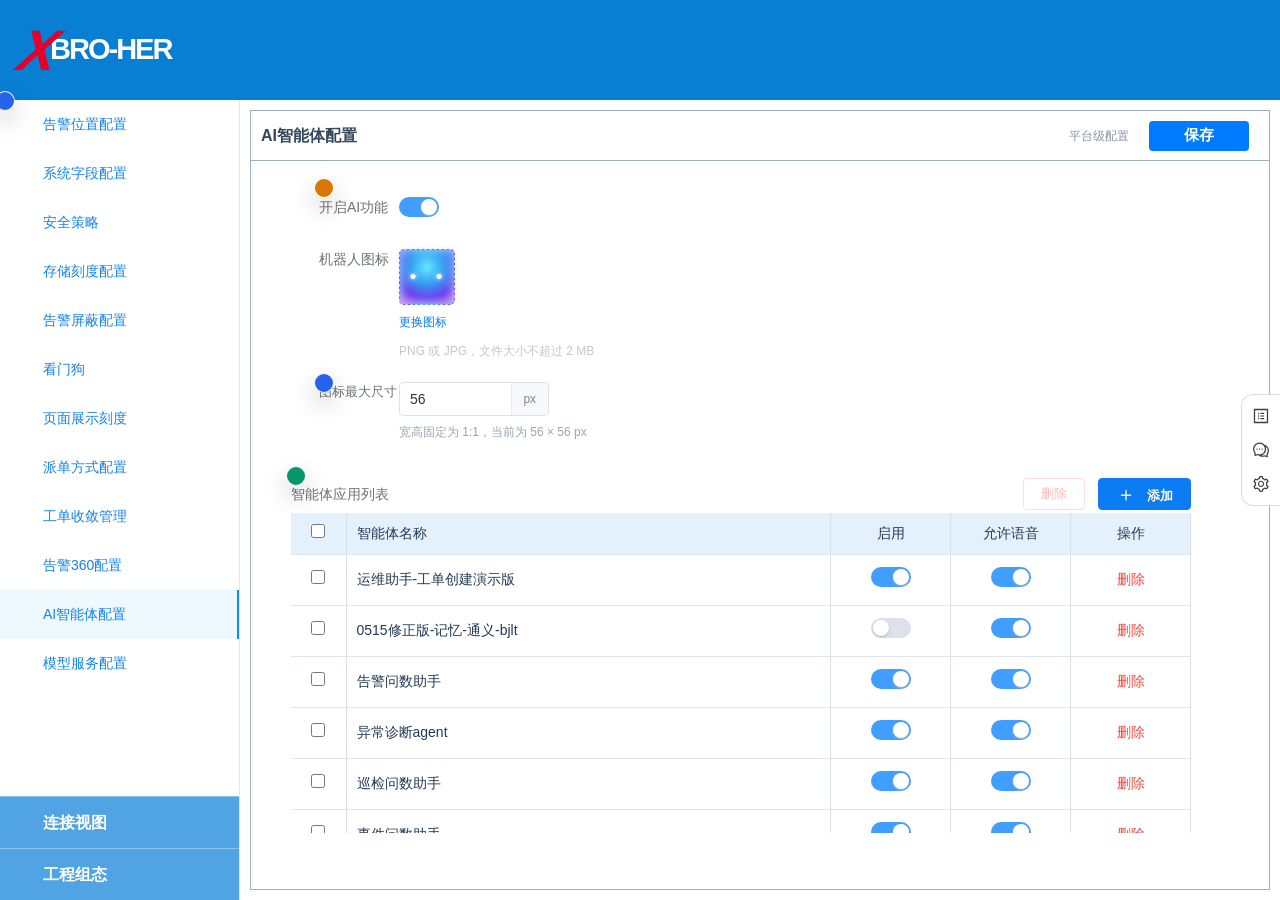
==== commit b5d4d828: "Publish Axhub site 2026-11-06T03:02:14.600Z" ====
--- a/agent-setting/index.html
+++ b/agent-setting/index.html
@@ -29,7 +29,7 @@
     }
   </style>
   <style>
-@layer properties{@supports (((-webkit-hyphens:none)) and (not (margin-trim:inline))) or ((-moz-orient:inline) and (not (color:rgb(from red r g b)))){*,:before,:after,::backdrop{--tw-translate-x:0;--tw-translate-y:0;--tw-translate-z:0;--tw-scale-x:1;--tw-scale-y:1;--tw-scale-z:1;--tw-rotate-x:initial;--tw-rotate-y:initial;--tw-rotate-z:initial;--tw-skew-x:initial;--tw-skew-y:initial;--tw-pan-x:initial;--tw-pan-y:initial;--tw-pinch-zoom:initial;--tw-space-y-reverse:0;--tw-space-x-reverse:0;--tw-divide-x-reverse:0;--tw-border-style:solid;--tw-divide-y-reverse:0;--tw-gradient-position:initial;--tw-gradient-from:#0000;--tw-gradient-via:#0000;--tw-gradient-to:#0000;--tw-gradient-stops:initial;--tw-gradient-via-stops:initial;--tw-gradient-from-position:0%;--tw-gradient-via-position:50%;--tw-gradient-to-position:100%;--tw-leading:initial;--tw-font-weight:initial;--tw-tracking:initial;--tw-ordinal:initial;--tw-slashed-zero:initial;--tw-numeric-figure:initial;--tw-numeric-spacing:initial;--tw-numeric-fraction:initial;--tw-shadow:0 0 #0000;--tw-shadow-color:initial;--tw-shadow-alpha:100%;--tw-inset-shadow:0 0 #0000;--tw-inset-shadow-color:initial;--tw-inset-shadow-alpha:100%;--tw-ring-color:initial;--tw-ring-shadow:0 0 #0000;--tw-inset-ring-color:initial;--tw-inset-ring-shadow:0 0 #0000;--tw-ring-inset:initial;--tw-ring-offset-width:0px;--tw-ring-offset-color:#fff;--tw-ring-offset-shadow:0 0 #0000;--tw-outline-style:solid;--tw-blur:initial;--tw-brightness:initial;--tw-contrast:initial;--tw-grayscale:initial;--tw-hue-rotate:initial;--tw-invert:initial;--tw-opacity:initial;--tw-saturate:initial;--tw-sepia:initial;--tw-drop-shadow:initial;--tw-drop-shadow-color:initial;--tw-drop-shadow-alpha:100%;--tw-drop-shadow-size:initial;--tw-backdrop-blur:initial;--tw-backdrop-brightness:initial;--tw-backdrop-contrast:initial;--tw-backdrop-grayscale:initial;--tw-backdrop-hue-rotate:initial;--tw-backdrop-invert:initial;--tw-backdrop-opacity:initial;--tw-backdrop-saturate:initial;--tw-backdrop-sepia:initial;--tw-duration:initial;--tw-ease:initial;--tw-content:""}}}@layer theme{:root,:host{--font-sans:-apple-system, BlinkMacSystemFont, "Segoe UI", Roboto, "Helvetica Neue", "Noto Sans", Arial, sans-serif, "Apple Color Emoji", "Segoe UI Emoji", "Segoe UI Symbol", "Noto Color Emoji";--font-serif:ui-serif, Georgia, Cambria, "Times New Roman", Times, serif;--font-mono:ui-monospace, SFMono-Regular, Menlo, Monaco, Consolas, "Liberation Mono", "Courier New", monospace;--color-red-50:oklch(97.1% .013 17.38);--color-red-100:oklch(93.6% .032 17.717);--color-red-200:oklch(88.5% .062 18.334);--color-red-300:oklch(80.8% .114 19.571);--color-red-400:oklch(70.4% .191 22.216);--color-red-500:oklch(63.7% .237 25.331);--color-red-600:oklch(57.7% .245 27.325);--color-red-700:oklch(50.5% .213 27.518);--color-red-800:oklch(44.4% .177 26.899);--color-red-900:oklch(39.6% .141 25.723);--color-orange-50:oklch(98% .016 73.684);--color-orange-100:oklch(95.4% .038 75.164);--color-orange-200:oklch(90.1% .076 70.697);--color-orange-300:oklch(83.7% .128 66.29);--color-orange-400:oklch(75% .183 55.934);--color-orange-500:oklch(70.5% .213 47.604);--color-orange-600:oklch(64.6% .222 41.116);--color-orange-700:oklch(55.3% .195 38.402);--color-orange-800:oklch(47% .157 37.304);--color-orange-900:oklch(40.8% .123 38.172);--color-amber-50:oklch(98.7% .022 95.277);--color-amber-100:oklch(96.2% .059 95.617);--color-amber-200:oklch(92.4% .12 95.746);--color-amber-300:oklch(87.9% .169 91.605);--color-amber-400:oklch(82.8% .189 84.429);--color-amber-500:oklch(76.9% .188 70.08);--color-amber-600:oklch(66.6% .179 58.318);--color-amber-700:oklch(55.5% .163 48.998);--color-amber-800:oklch(47.3% .137 46.201);--color-amber-900:oklch(41.4% .112 45.904);--color-amber-950:oklch(27.9% .077 45.635);--color-yellow-50:oklch(98.7% .026 102.212);--color-yellow-400:oklch(85.2% .199 91.936);--color-yellow-500:oklch(79.5% .184 86.047);--color-yellow-600:oklch(68.1% .162 75.834);--color-yellow-900:oklch(42.1% .095 57.708);--color-lime-100:oklch(96.7% .067 122.328);--color-lime-400:oklch(84.1% .238 128.85);--color-lime-700:oklch(53.2% .157 131.589);--color-green-500:oklch(72.3% .219 149.579);--color-emerald-50:oklch(97.9% .021 166.113);--color-emerald-100:oklch(95% .052 163.051);--color-emerald-200:oklch(90.5% .093 164.15);--color-emerald-300:oklch(84.5% .143 164.978);--color-emerald-400:oklch(76.5% .177 163.223);--color-emerald-500:oklch(69.6% .17 162.48);--color-emerald-600:oklch(59.6% .145 163.225);--color-emerald-700:oklch(50.8% .118 165.612);--color-emerald-800:oklch(43.2% .095 166.913);--color-emerald-900:oklch(37.8% .077 168.94);--color-teal-100:oklch(95.3% .051 180.801);--color-teal-400:oklch(77.7% .152 181.912);--color-teal-700:oklch(51.1% .096 186.391);--color-cyan-100:oklch(95.6% .045 203.388);--color-cyan-300:oklch(86.5% .127 207.078);--color-cyan-400:oklch(78.9% .154 211.53);--color-cyan-500:oklch(71.5% .143 215.221);--color-cyan-700:oklch(52% .105 223.128);--color-sky-100:oklch(95.1% .026 236.824);--color-sky-300:oklch(82.8% .111 230.318);--color-sky-400:oklch(74.6% .16 232.661);--color-sky-500:oklch(68.5% .169 237.323);--color-sky-700:oklch(50% .134 242.749);--color-blue-50:oklch(97% .014 254.604);--color-blue-100:oklch(93.2% .032 255.585);--color-blue-200:oklch(88.2% .059 254.128);--color-blue-400:oklch(70.7% .165 254.624);--color-blue-500:oklch(62.3% .214 259.815);--color-blue-600:oklch(54.6% .245 262.881);--color-blue-900:oklch(37.9% .146 265.522);--color-blue-950:oklch(28.2% .091 267.935);--color-indigo-50:oklch(96.2% .018 272.314);--color-indigo-100:oklch(93% .034 272.788);--color-indigo-200:oklch(87% .065 274.039);--color-indigo-300:oklch(78.5% .115 274.713);--color-indigo-400:oklch(67.3% .182 276.935);--color-indigo-500:oklch(58.5% .233 277.117);--color-indigo-600:oklch(51.1% .262 276.966);--color-indigo-700:oklch(45.7% .24 277.023);--color-indigo-800:oklch(39.8% .195 277.366);--color-indigo-900:oklch(35.9% .144 278.697);--color-violet-100:oklch(94.3% .029 294.588);--color-violet-400:oklch(70.2% .183 293.541);--color-violet-500:oklch(60.6% .25 292.717);--color-violet-700:oklch(49.1% .27 292.581);--color-purple-50:oklch(97.7% .014 308.299);--color-purple-100:oklch(94.6% .033 307.174);--color-purple-200:oklch(90.2% .063 306.703);--color-purple-300:oklch(82.7% .119 306.383);--color-purple-400:oklch(71.4% .203 305.504);--color-purple-500:oklch(62.7% .265 303.9);--color-purple-600:oklch(55.8% .288 302.321);--color-purple-700:oklch(49.6% .265 301.924);--color-purple-800:oklch(43.8% .218 303.724);--color-purple-900:oklch(38.1% .176 304.987);--color-fuchsia-100:oklch(95.2% .037 318.852);--color-fuchsia-300:oklch(83.3% .145 321.434);--color-fuchsia-400:oklch(74% .238 322.16);--color-fuchsia-500:oklch(66.7% .295 322.15);--color-fuchsia-700:oklch(51.8% .253 323.949);--color-pink-100:oklch(94.8% .028 342.258);--color-pink-400:oklch(71.8% .202 349.761);--color-pink-500:oklch(65.6% .241 354.308);--color-pink-700:oklch(52.5% .223 3.958);--color-rose-100:oklch(94.1% .03 12.58);--color-rose-400:oklch(71.2% .194 13.428);--color-rose-500:oklch(64.5% .246 16.439);--color-rose-700:oklch(51.4% .222 16.935);--color-slate-50:oklch(98.4% .003 247.858);--color-slate-100:oklch(96.8% .007 247.896);--color-slate-200:oklch(92.9% .013 255.508);--color-slate-300:oklch(86.9% .022 252.894);--color-slate-400:oklch(70.4% .04 256.788);--color-slate-500:oklch(55.4% .046 257.417);--color-slate-600:oklch(44.6% .043 257.281);--color-slate-700:oklch(37.2% .044 257.287);--color-slate-800:oklch(27.9% .041 260.031);--color-slate-900:oklch(20.8% .042 265.755);--color-slate-950:oklch(12.9% .042 264.695);--color-gray-50:oklch(98.5% .002 247.839);--color-gray-100:oklch(96.7% .003 264.542);--color-gray-200:oklch(92.8% .006 264.531);--color-gray-400:oklch(70.7% .022 261.325);--color-gray-500:oklch(55.1% .027 264.364);--color-gray-600:oklch(44.6% .03 256.802);--color-gray-950:oklch(13% .028 261.692);--color-neutral-100:oklch(97% 0 none);--color-neutral-200:oklch(92.2% 0 none);--color-neutral-400:oklch(70.8% 0 none);--color-neutral-500:oklch(55.6% 0 none);--color-neutral-600:oklch(43.9% 0 none);--color-neutral-800:oklch(26.9% 0 none);--color-neutral-900:oklch(20.5% 0 none);--color-stone-50:oklch(98.5% .001 106.423);--color-stone-100:oklch(97% .001 106.424);--color-stone-200:oklch(92.3% .003 48.717);--color-black:#000;--color-white:#fff;--spacing:.25rem;--breakpoint-sm:40rem;--breakpoint-md:48rem;--breakpoint-lg:64rem;--breakpoint-xl:80rem;--breakpoint-2xl:96rem;--container-xs:20rem;--container-sm:24rem;--container-md:28rem;--container-lg:32rem;--container-xl:36rem;--container-2xl:42rem;--container-3xl:48rem;--container-4xl:56rem;--container-5xl:64rem;--container-6xl:72rem;--container-7xl:80rem;--text-xs:.75rem;--text-xs--line-height:calc(1 / .75);--text-sm:.875rem;--text-sm--line-height:calc(1.25 / .875);--text-base:1rem;--text-base--line-height: 1.5 ;--text-lg:1.125rem;--text-lg--line-height:calc(1.75 / 1.125);--text-xl:1.25rem;--text-xl--line-height:calc(1.75 / 1.25);--text-2xl:1.5rem;--text-2xl--line-height:calc(2 / 1.5);--text-3xl:1.875rem;--text-3xl--line-height: 1.2 ;--text-4xl:2.25rem;--text-4xl--line-height:calc(2.5 / 2.25);--text-5xl:3rem;--text-5xl--line-height:1;--text-6xl:3.75rem;--text-6xl--line-height:1;--text-7xl:4.5rem;--text-7xl--line-height:1;--text-8xl:6rem;--text-8xl--line-height:1;--text-9xl:8rem;--text-9xl--line-height:1;--font-weight-thin:100;--font-weight-extralight:200;--font-weight-light:300;--font-weight-normal:400;--font-weight-medium:500;--font-weight-semibold:600;--font-weight-bold:700;--font-weight-extrabold:800;--font-weight-black:900;--tracking-tighter:-.05em;--tracking-tight:-.025em;--tracking-normal:0em;--tracking-wide:.025em;--tracking-wider:.05em;--tracking-widest:.1em;--leading-tight:1.25;--leading-snug:1.375;--leading-normal:1.5;--leading-relaxed:1.625;--leading-loose:2;--radius-xs:.125rem;--radius-sm:.25rem;--radius-md:.375rem;--radius-lg:.5rem;--radius-xl:.75rem;--radius-2xl:1rem;--radius-3xl:1.5rem;--shadow-sm:0 1px 3px 0 #0000001a, 0 1px 2px -1px #0000001a;--shadow-md:0 4px 6px -1px #0000001a, 0 2px 4px -2px #0000001a;--shadow-lg:0 10px 15px -3px #0000001a, 0 4px 6px -4px #0000001a;--shadow-xl:0 20px 25px -5px #0000001a, 0 8px 10px -6px #0000001a;--ease-in:cubic-bezier(.4, 0, 1, 1);--ease-out:cubic-bezier(0, 0, .2, 1);--ease-in-out:cubic-bezier(.4, 0, .2, 1);--animate-spin:spin 1s linear infinite;--animate-ping:ping 1s cubic-bezier(0, 0, .2, 1) infinite;--animate-pulse:pulse 2s cubic-bezier(.4, 0, .6, 1) infinite;--animate-bounce:bounce 1s infinite;--blur-md:12px;--default-transition-duration:.15s;--default-transition-timing-function:cubic-bezier(.4, 0, .2, 1);--default-font-family:var(--font-sans);--default-mono-font-family:var(--font-mono);--color-brand-1:#e4f0fd;--color-brand-2:#c6e1fd;--color-brand-3:#96c7fc;--color-brand-4:#65aefc;--color-brand-5:#3395fd;--color-brand-6:#007aff;--color-brand-7:#0063cc;--color-brand-8:#004a99;--color-brand-9:#08325e;--color-brand-10:#05192e;--radius-none:0}}@layer base{*,:after,:before,::backdrop{box-sizing:border-box;border:0 solid;margin:0;padding:0}::file-selector-button{box-sizing:border-box;border:0 solid;margin:0;padding:0}html,:host{-webkit-text-size-adjust:100%;tab-size:4;line-height:1.5;font-family:var(--default-font-family,-apple-system, BlinkMacSystemFont, "Segoe UI", Roboto, "Helvetica Neue", "Noto Sans", Arial, sans-serif, "Apple Color Emoji", "Segoe UI Emoji", "Segoe UI Symbol", "Noto Color Emoji");font-feature-settings:var(--default-font-feature-settings,normal);font-variation-settings:var(--default-font-variation-settings,normal);-webkit-tap-highlight-color:transparent}hr{height:0;color:inherit;border-top-width:1px}abbr:where([title]){-webkit-text-decoration:underline dotted;text-decoration:underline dotted}h1,h2,h3,h4,h5,h6{font-size:inherit;font-weight:inherit}a{color:inherit;-webkit-text-decoration:inherit;text-decoration:inherit}b,strong{font-weight:bolder}code,kbd,samp,pre{font-family:var(--default-mono-font-family,ui-monospace, SFMono-Regular, Menlo, Monaco, Consolas, "Liberation Mono", "Courier New", monospace);font-feature-settings:var(--default-mono-font-feature-settings,normal);font-variation-settings:var(--default-mono-font-variation-settings,normal);font-size:1em}small{font-size:80%}sub,sup{vertical-align:baseline;font-size:75%;line-height:0;position:relative}sub{bottom:-.25em}sup{top:-.5em}table{text-indent:0;border-color:inherit;border-collapse:collapse}:-moz-focusring:where(:not(iframe)){outline:auto}progress{vertical-align:baseline}summary{display:list-item}ol,ul,menu{list-style:none}img,svg,video,canvas,audio,iframe,embed,object{vertical-align:middle;display:block}img,video{max-width:100%;height:auto}button,input,select,optgroup,textarea{font:inherit;font-feature-settings:inherit;font-variation-settings:inherit;letter-spacing:inherit;color:inherit;opacity:1;background-color:#0000;border-radius:0}::file-selector-button{font:inherit;font-feature-settings:inherit;font-variation-settings:inherit;letter-spacing:inherit;color:inherit;opacity:1;background-color:#0000;border-radius:0}:where(select:is([multiple],[size])) optgroup{font-weight:bolder}:where(select:is([multiple],[size])) optgroup option{padding-inline-start:20px}::file-selector-button{margin-inline-end:4px}::placeholder{opacity:1}@supports (not ((-webkit-appearance:-apple-pay-button))) or (contain-intrinsic-size:1px){::placeholder{color:currentColor}@supports (color:color-mix(in lab,red,red)){::placeholder{color:color-mix(in oklab,currentcolor 50%,transparent)}}}textarea{resize:vertical}::-webkit-search-decoration{-webkit-appearance:none}::-webkit-date-and-time-value{min-height:1lh;text-align:inherit}::-webkit-datetime-edit{display:inline-flex}::-webkit-datetime-edit-fields-wrapper{padding:0}::-webkit-datetime-edit{padding-block:0}::-webkit-datetime-edit-year-field{padding-block:0}::-webkit-datetime-edit-month-field{padding-block:0}::-webkit-datetime-edit-day-field{padding-block:0}::-webkit-datetime-edit-hour-field{padding-block:0}::-webkit-datetime-edit-minute-field{padding-block:0}::-webkit-datetime-edit-second-field{padding-block:0}::-webkit-datetime-edit-millisecond-field{padding-block:0}::-webkit-datetime-edit-meridiem-field{padding-block:0}::-webkit-calendar-picker-indicator{line-height:1}:-moz-ui-invalid{box-shadow:none}button,input:where([type=button],[type=reset],[type=submit]){appearance:button}::file-selector-button{appearance:button}::-webkit-inner-spin-button{height:auto}::-webkit-outer-spin-button{height:auto}[hidden]:where(:not([hidden=until-found])){display:none!important}}@layer components;@layer utilities{.\@container{container-type:inline-size}.pointer-events-none{pointer-events:none}.\!visible{visibility:visible!important}.collapse{visibility:collapse}.invisible{visibility:hidden}.visible{visibility:visible}.visible\!{visibility:visible!important}.sr-only{clip-path:inset(50%);white-space:nowrap;border-width:0;width:1px;height:1px;margin:-1px;padding:0;position:absolute;overflow:hidden}.not-sr-only{clip-path:none;white-space:normal;width:auto;height:auto;margin:0;padding:0;position:static;overflow:visible}.\!static{position:static!important}.absolute{position:absolute}.fixed{position:fixed}.fixed\!{position:fixed!important}.relative{position:relative}.static{position:static}.sticky{position:sticky}.inset-0{inset:0}.inset-x-0{inset-inline:0}.inset-y-0{inset-block:0}.\!top-6{top:calc(var(--spacing) * 6)!important}.\!top-\[10vh\]{top:10vh!important}.-top-0\.5{top:calc(var(--spacing) * -.5)}.-top-1{top:calc(var(--spacing) * -1)}.top-0{top:0}.top-1{top:var(--spacing)}.top-1\/2{top:50%}.top-3{top:calc(var(--spacing) * 3)}.top-4{top:calc(var(--spacing) * 4)}.top-5{top:calc(var(--spacing) * 5)}.top-14{top:calc(var(--spacing) * 14)}.top-\[-2\.09px\]{top:-2.09px}.top-\[-12\.47px\]{top:-12.47px}.top-\[-17px\]{top:-17px}.top-\[-34\.09px\]{top:-34.09px}.top-\[-142px\]{top:-142px}.top-\[-214px\]{top:-214px}.top-\[-286px\]{top:-286px}.top-\[1px\]{top:1px}.top-\[2px\]{top:2px}.top-\[3\.77px\]{top:3.77px}.top-\[4\.86px\]{top:4.86px}.top-\[4px\]{top:4px}.top-\[6px\]{top:6px}.top-\[7px\]{top:7px}.top-\[8px\]{top:8px}.top-\[11px\]{top:11px}.top-\[12px\]{top:12px}.top-\[13px\]{top:13px}.top-\[16px\]{top:16px}.top-\[17\.91px\]{top:17.91px}.top-\[19px\]{top:19px}.top-\[20px\]{top:20px}.top-\[21px\]{top:21px}.top-\[24\.79px\]{top:24.79px}.top-\[24px\]{top:24px}.top-\[28px\]{top:28px}.top-\[33\.48px\]{top:33.48px}.top-\[33px\]{top:33px}.top-\[42px\]{top:42px}.top-\[44px\]{top:44px}.top-\[47px\]{top:47px}.top-\[50\%\]{top:50%}.top-\[50px\]{top:50px}.top-\[68px\]{top:68px}.top-\[72px\]{top:72px}.top-\[79px\]{top:79px}.top-\[124px\]{top:124px}.top-\[177px\]{top:177px}.top-\[184px\]{top:184px}.top-\[196px\]{top:196px}.top-\[249px\]{top:249px}.top-\[252px\]{top:252px}.top-\[264px\]{top:264px}.top-\[297px\]{top:297px}.top-\[312px\]{top:312px}.top-\[324px\]{top:324px}.top-\[326px\]{top:326px}.top-\[401px\]{top:401px}.top-\[505px\]{top:505px}.top-\[609px\]{top:609px}.top-\[713px\]{top:713px}.top-\[817px\]{top:817px}.top-full{top:100%}.-right-0\.5{right:calc(var(--spacing) * -.5)}.-right-1{right:calc(var(--spacing) * -1)}.-right-1\.5{right:calc(var(--spacing) * -1.5)}.-right-2{right:calc(var(--spacing) * -2)}.-right-6{right:calc(var(--spacing) * -6)}.right-0{right:0}.right-1{right:var(--spacing)}.right-2{right:calc(var(--spacing) * 2)}.right-3{right:calc(var(--spacing) * 3)}.right-4{right:calc(var(--spacing) * 4)}.right-5{right:calc(var(--spacing) * 5)}.right-\[-8px\]{right:-8px}.right-\[-500px\]{right:-500px}.right-\[22px\]{right:22px}.-bottom-1{bottom:calc(var(--spacing) * -1)}.-bottom-1\.5{bottom:calc(var(--spacing) * -1.5)}.-bottom-2{bottom:calc(var(--spacing) * -2)}.bottom-0{bottom:0}.bottom-3{bottom:calc(var(--spacing) * 3)}.bottom-10{bottom:calc(var(--spacing) * 10)}.bottom-\[calc\(100\%_\+_8px\)\]{bottom:calc(100% + 8px)}.bottom-full{bottom:100%}.-left-6{left:calc(var(--spacing) * -6)}.left-0{left:0}.left-0\.5{left:calc(var(--spacing) * .5)}.left-1\/2{left:50%}.left-2{left:calc(var(--spacing) * 2)}.left-2\.5{left:calc(var(--spacing) * 2.5)}.left-3{left:calc(var(--spacing) * 3)}.left-4{left:calc(var(--spacing) * 4)}.left-4\.5{left:calc(var(--spacing) * 4.5)}.left-\[-8px\]{left:-8px}.left-\[1px\]{left:1px}.left-\[4px\]{left:4px}.left-\[6px\]{left:6px}.left-\[7px\]{left:7px}.left-\[8px\]{left:8px}.left-\[9px\]{left:9px}.left-\[10px\]{left:10px}.left-\[12px\]{left:12px}.left-\[13px\]{left:13px}.left-\[16px\]{left:16px}.left-\[17\.47px\]{left:17.47px}.left-\[20px\]{left:20px}.left-\[22\.68px\]{left:22.68px}.left-\[22px\]{left:22px}.left-\[24px\]{left:24px}.left-\[33px\]{left:33px}.left-\[34px\]{left:34px}.left-\[50\%\]{left:50%}.left-\[53px\]{left:53px}.left-\[56px\]{left:56px}.left-\[58px\]{left:58px}.left-\[61px\]{left:61px}.left-\[76px\]{left:76px}.left-\[80px\]{left:80px}.left-\[88px\]{left:88px}.left-\[106px\]{left:106px}.left-\[109px\]{left:109px}.left-\[130\.62px\]{left:130.62px}.left-\[139px\]{left:139px}.left-\[178px\]{left:178px}.left-\[188px\]{left:188px}.left-\[229px\]{left:229px}.left-\[232px\]{left:232px}.left-\[273\.91px\]{left:273.91px}.left-\[279\.71px\]{left:279.71px}.left-\[305px\]{left:305px}.left-\[320px\]{left:320px}.left-\[362px\]{left:362px}.left-\[396px\]{left:396px}.left-\[403px\]{left:403px}.left-\[408\.86px\]{left:408.86px}.left-\[408px\]{left:408px}.left-\[495\.91px\]{left:495.91px}.left-\[496px\]{left:496px}.left-\[517\.77px\]{left:517.77px}.left-\[520px\]{left:520px}.left-\[558px\]{left:558px}.left-\[642px\]{left:642px}.left-\[647\.86px\]{left:647.86px}.left-\[672px\]{left:672px}.left-\[678px\]{left:678px}.left-\[760px\]{left:760px}.left-\[1816px\]{left:1816px}.isolate{isolation:isolate}.isolation-auto{isolation:auto}.-z-0{z-index:-0}.z-0{z-index:0}.z-10{z-index:10}.z-20{z-index:20}.z-30{z-index:30}.z-40{z-index:40}.z-50{z-index:50}.z-60,.z-\[60\]{z-index:60}.z-\[70\]{z-index:70}.z-\[100\]{z-index:100}.z-\[120\]{z-index:120}.z-\[200\]{z-index:200}.z-\[2000\]{z-index:2000}.order-1{order:1}.order-2{order:2}.order-3{order:3}.col-4{grid-column:4}.col-6{grid-column:6}.col-12{grid-column:12}.col-span-2{grid-column:span 2/span 2}.col-span-3{grid-column:span 3/span 3}.col-span-4{grid-column:span 4/span 4}.col-span-8{grid-column:span 8/span 8}.float-right{float:right}.container{width:100%}@media (min-width:40rem){.container{max-width:40rem}}@media (min-width:48rem){.container{max-width:48rem}}@media (min-width:64rem){.container{max-width:64rem}}@media (min-width:80rem){.container{max-width:80rem}}@media (min-width:96rem){.container{max-width:96rem}}.m-0{margin:0}.m-1{margin:var(--spacing)}.m-4{margin:calc(var(--spacing) * 4)}.m-6{margin:calc(var(--spacing) * 6)}.-mx-1{margin-inline:calc(var(--spacing) * -1)}.-mx-2{margin-inline:calc(var(--spacing) * -2)}.mx-0\.5{margin-inline:calc(var(--spacing) * .5)}.mx-1{margin-inline:var(--spacing)}.mx-auto{margin-inline:auto}.my-0{margin-block:0}.my-1{margin-block:var(--spacing)}.my-3{margin-block:calc(var(--spacing) * 3)}.my-5{margin-block:calc(var(--spacing) * 5)}.my-auto{margin-block:auto}.ms-1{margin-inline-start:var(--spacing)}.ms-2{margin-inline-start:calc(var(--spacing) * 2)}.ms-auto{margin-inline-start:auto}.me-0{margin-inline-end:0}.me-28{margin-inline-end:calc(var(--spacing) * 28)}.\!mt-3{margin-top:calc(var(--spacing) * 3)!important}.-mt-0{margin-top:0}.-mt-0\.5{margin-top:calc(var(--spacing) * -.5)}.mt-0{margin-top:0}.mt-0\.5{margin-top:calc(var(--spacing) * .5)}.mt-1{margin-top:var(--spacing)}.mt-1\.5{margin-top:calc(var(--spacing) * 1.5)}.mt-2{margin-top:calc(var(--spacing) * 2)}.mt-2\.5{margin-top:calc(var(--spacing) * 2.5)}.mt-3{margin-top:calc(var(--spacing) * 3)}.mt-4{margin-top:calc(var(--spacing) * 4)}.mt-5{margin-top:calc(var(--spacing) * 5)}.mt-6{margin-top:calc(var(--spacing) * 6)}.mt-8{margin-top:calc(var(--spacing) * 8)}.mt-12{margin-top:calc(var(--spacing) * 12)}.mt-\[5px\]{margin-top:5px}.mt-\[30px\]{margin-top:30px}.mt-\[90px\]{margin-top:90px}.-mr-6{margin-right:calc(var(--spacing) * -6)}.-mr-96{margin-right:calc(var(--spacing) * -96)}.mr-0{margin-right:0}.mr-0\.5{margin-right:calc(var(--spacing) * .5)}.mr-1{margin-right:var(--spacing)}.mr-1\.5{margin-right:calc(var(--spacing) * 1.5)}.mr-2{margin-right:calc(var(--spacing) * 2)}.mr-4{margin-right:calc(var(--spacing) * 4)}.mr-5{margin-right:calc(var(--spacing) * 5)}.mr-7{margin-right:calc(var(--spacing) * 7)}.mr-14{margin-right:calc(var(--spacing) * 14)}.mr-auto{margin-right:auto}.-mb-0{margin-bottom:0}.-mb-0\.5{margin-bottom:calc(var(--spacing) * -.5)}.-mb-px{margin-bottom:-1px}.mb-0{margin-bottom:0}.mb-0\.5{margin-bottom:calc(var(--spacing) * .5)}.mb-1{margin-bottom:var(--spacing)}.mb-1\.5{margin-bottom:calc(var(--spacing) * 1.5)}.mb-2{margin-bottom:calc(var(--spacing) * 2)}.mb-2\.5{margin-bottom:calc(var(--spacing) * 2.5)}.mb-3{margin-bottom:calc(var(--spacing) * 3)}.mb-4{margin-bottom:calc(var(--spacing) * 4)}.mb-5{margin-bottom:calc(var(--spacing) * 5)}.mb-6{margin-bottom:calc(var(--spacing) * 6)}.mb-7{margin-bottom:calc(var(--spacing) * 7)}.mb-8{margin-bottom:calc(var(--spacing) * 8)}.mb-9{margin-bottom:calc(var(--spacing) * 9)}.mb-10{margin-bottom:calc(var(--spacing) * 10)}.mb-12{margin-bottom:calc(var(--spacing) * 12)}.mb-15{margin-bottom:calc(var(--spacing) * 15)}.mb-28{margin-bottom:calc(var(--spacing) * 28)}.mb-\[5px\]{margin-bottom:5px}.mb-\[72px\]{margin-bottom:72px}.-ml-6{margin-left:calc(var(--spacing) * -6)}.-ml-8{margin-left:calc(var(--spacing) * -8)}.-ml-px{margin-left:-1px}.ml-0{margin-left:0}.ml-0\.5{margin-left:calc(var(--spacing) * .5)}.ml-1{margin-left:var(--spacing)}.ml-2{margin-left:calc(var(--spacing) * 2)}.ml-2\.5{margin-left:calc(var(--spacing) * 2.5)}.ml-3{margin-left:calc(var(--spacing) * 3)}.ml-4{margin-left:calc(var(--spacing) * 4)}.ml-5{margin-left:calc(var(--spacing) * 5)}.ml-14{margin-left:calc(var(--spacing) * 14)}.ml-96{margin-left:calc(var(--spacing) * 96)}.ml-auto{margin-left:auto}.line-clamp-1{-webkit-line-clamp:1;-webkit-box-orient:vertical;display:-webkit-box;overflow:hidden}.line-clamp-2{-webkit-line-clamp:2;-webkit-box-orient:vertical;display:-webkit-box;overflow:hidden}.line-clamp-3{-webkit-line-clamp:3;-webkit-box-orient:vertical;display:-webkit-box;overflow:hidden}.\!flex{display:flex!important}.\!hidden{display:none!important}.block{display:block}.block\!{display:block!important}.contents{display:contents}.flex{display:flex}.flow-root{display:flow-root}.grid{display:grid}.hidden{display:none}.inline{display:inline}.inline\!{display:inline!important}.inline-block{display:inline-block}.inline-flex{display:inline-flex}.inline-grid{display:inline-grid}.inline-table{display:inline-table}.list-item{display:list-item}.table{display:table}.table\!{display:table!important}.table-caption{display:table-caption}.table-cell{display:table-cell}.table-column{display:table-column}.table-column-group{display:table-column-group}.table-footer-group{display:table-footer-group}.table-header-group{display:table-header-group}.table-row{display:table-row}.table-row-group{display:table-row-group}.aspect-\[380\/193\]{aspect-ratio:380/193}.aspect-square{aspect-ratio:1}.\!size-6{width:calc(var(--spacing) * 6)!important;height:calc(var(--spacing) * 6)!important}.\!size-7{width:calc(var(--spacing) * 7)!important;height:calc(var(--spacing) * 7)!important}.size-1{width:var(--spacing);height:var(--spacing)}.size-1\.5{width:calc(var(--spacing) * 1.5);height:calc(var(--spacing) * 1.5)}.size-2{width:calc(var(--spacing) * 2);height:calc(var(--spacing) * 2)}.size-2\.5{width:calc(var(--spacing) * 2.5);height:calc(var(--spacing) * 2.5)}.size-3{width:calc(var(--spacing) * 3);height:calc(var(--spacing) * 3)}.size-3\.5{width:calc(var(--spacing) * 3.5);height:calc(var(--spacing) * 3.5)}.size-4{width:calc(var(--spacing) * 4);height:calc(var(--spacing) * 4)}.size-5{width:calc(var(--spacing) * 5);height:calc(var(--spacing) * 5)}.size-6{width:calc(var(--spacing) * 6);height:calc(var(--spacing) * 6)}.size-7{width:calc(var(--spacing) * 7);height:calc(var(--spacing) * 7)}.size-8{width:calc(var(--spacing) * 8);height:calc(var(--spacing) * 8)}.size-9{width:calc(var(--spacing) * 9);height:calc(var(--spacing) * 9)}.size-10{width:calc(var(--spacing) * 10);height:calc(var(--spacing) * 10)}.size-11{width:calc(var(--spacing) * 11);height:calc(var(--spacing) * 11)}.size-12{width:calc(var(--spacing) * 12);height:calc(var(--spacing) * 12)}.size-14{width:calc(var(--spacing) * 14);height:calc(var(--spacing) * 14)}.size-16{width:calc(var(--spacing) * 16);height:calc(var(--spacing) * 16)}.size-\[18px\]{width:18px;height:18px}.size-\[72px\]{width:72px;height:72px}.\!h-7{height:calc(var(--spacing) * 7)!important}.\!h-\[50px\]{height:50px!important}.h-0{height:0}.h-0\.5{height:calc(var(--spacing) * .5)}.h-1{height:var(--spacing)}.h-1\.5{height:calc(var(--spacing) * 1.5)}.h-2{height:calc(var(--spacing) * 2)}.h-2\.5{height:calc(var(--spacing) * 2.5)}.h-3{height:calc(var(--spacing) * 3)}.h-3\.5{height:calc(var(--spacing) * 3.5)}.h-4{height:calc(var(--spacing) * 4)}.h-5{height:calc(var(--spacing) * 5)}.h-6{height:calc(var(--spacing) * 6)}.h-7{height:calc(var(--spacing) * 7)}.h-8{height:calc(var(--spacing) * 8)}.h-9{height:calc(var(--spacing) * 9)}.h-10{height:calc(var(--spacing) * 10)}.h-11{height:calc(var(--spacing) * 11)}.h-12{height:calc(var(--spacing) * 12)}.h-14{height:calc(var(--spacing) * 14)}.h-16{height:calc(var(--spacing) * 16)}.h-20{height:calc(var(--spacing) * 20)}.h-24{height:calc(var(--spacing) * 24)}.h-28{height:calc(var(--spacing) * 28)}.h-32{height:calc(var(--spacing) * 32)}.h-40{height:calc(var(--spacing) * 40)}.h-48{height:calc(var(--spacing) * 48)}.h-56{height:calc(var(--spacing) * 56)}.h-84{height:calc(var(--spacing) * 84)}.h-96{height:calc(var(--spacing) * 96)}.h-100{height:calc(var(--spacing) * 100)}.h-\[2px\]{height:2px}.h-\[9px\]{height:9px}.h-\[18px\]{height:18px}.h-\[25px\]{height:25px}.h-\[30px\]{height:30px}.h-\[32px\]{height:32px}.h-\[60px\]{height:60px}.h-\[60vh\]{height:60vh}.h-\[75px\]{height:75px}.h-\[320px\]{height:320px}.h-\[360px\]{height:360px}.h-\[560px\]{height:560px}.h-\[815px\]{height:815px}.h-\[1036px\]{height:1036px}.h-\[1080px\]{height:1080px}.h-\[calc\(100vh\)\]{height:100vh}.h-\[calc\(100vh-3\.5rem\)\]{height:calc(100vh - 3.5rem)}.h-\[var\(--radix-select-trigger-height\)\]{height:var(--radix-select-trigger-height)}.h-auto{height:auto}.h-fit{height:fit-content}.h-full{height:100%}.h-px{height:1px}.h-screen{height:100vh}.max-h-10{max-height:calc(var(--spacing) * 10)}.max-h-14{max-height:calc(var(--spacing) * 14)}.max-h-48{max-height:calc(var(--spacing) * 48)}.max-h-52{max-height:calc(var(--spacing) * 52)}.max-h-56{max-height:calc(var(--spacing) * 56)}.max-h-72{max-height:calc(var(--spacing) * 72)}.max-h-80{max-height:calc(var(--spacing) * 80)}.max-h-96{max-height:calc(var(--spacing) * 96)}.max-h-\[\.\.\]{max-height:..}.max-h-\[26rem\]{max-height:26rem}.max-h-\[46vh\]{max-height:46vh}.max-h-\[50vh\]{max-height:50vh}.max-h-\[50vh\|58vh\|60vh\|calc\(100vh-16rem\)\]{max-height:50vh|58vh|60vh| calc(100vh - 16rem)}.max-h-\[52vh\]{max-height:52vh}.max-h-\[58vh\]{max-height:58vh}.max-h-\[60vh\]{max-height:60vh}.max-h-\[70vh\]{max-height:70vh}.max-h-\[80vh\]{max-height:80vh}.max-h-\[140px\]{max-height:140px}.max-h-\[160px\]{max-height:160px}.max-h-\[300px\]{max-height:300px}.max-h-\[calc\(100vh-3rem\)\]{max-height:calc(100vh - 3rem)}.max-h-\[calc\(100vh-6rem\)\]{max-height:calc(100vh - 6rem)}.max-h-\[calc\(100vh-12rem\)\]{max-height:calc(100vh - 12rem)}.max-h-\[calc\(100vh-16rem\)\]{max-height:calc(100vh - 16rem)}.max-h-full{max-height:100%}.max-h-none{max-height:none}.min-h-0{min-height:0}.min-h-5{min-height:calc(var(--spacing) * 5)}.min-h-9{min-height:calc(var(--spacing) * 9)}.min-h-\[32px\]{min-height:32px}.min-h-\[56px\]{min-height:56px}.min-h-\[64px\]{min-height:64px}.min-h-\[80px\]{min-height:80px}.min-h-\[84px\]{min-height:84px}.min-h-\[96px\]{min-height:96px}.min-h-\[100dvh\]{min-height:100dvh}.min-h-\[100px\]{min-height:100px}.min-h-\[150px\]{min-height:150px}.min-h-\[200px\]{min-height:200px}.min-h-\[400px\]{min-height:400px}.min-h-\[520px\]{min-height:520px}.min-h-\[630px\]{min-height:630px}.min-h-screen{min-height:100vh}.\!w-7{width:calc(var(--spacing) * 7)!important}.\!w-48{width:calc(var(--spacing) * 48)!important}.\!w-\[180px\]{width:180px!important}.\!w-auto{width:auto!important}.\!w-full{width:100%!important}.w-0{width:0}.w-1{width:var(--spacing)}.w-1\/2{width:50%}.w-1\/3{width:33.3333%}.w-1\/4{width:25%}.w-2{width:calc(var(--spacing) * 2)}.w-2\.5{width:calc(var(--spacing) * 2.5)}.w-2\/3{width:66.6667%}.w-3{width:calc(var(--spacing) * 3)}.w-3\.5{width:calc(var(--spacing) * 3.5)}.w-3\/4{width:75%}.w-3\/5{width:60%}.w-4{width:calc(var(--spacing) * 4)}.w-4\/5{width:80%}.w-5{width:calc(var(--spacing) * 5)}.w-6{width:calc(var(--spacing) * 6)}.w-7{width:calc(var(--spacing) * 7)}.w-8{width:calc(var(--spacing) * 8)}.w-9{width:calc(var(--spacing) * 9)}.w-10{width:calc(var(--spacing) * 10)}.w-11\/12{width:91.6667%}.w-12{width:calc(var(--spacing) * 12)}.w-14{width:calc(var(--spacing) * 14)}.w-16{width:calc(var(--spacing) * 16)}.w-20{width:calc(var(--spacing) * 20)}.w-24{width:calc(var(--spacing) * 24)}.w-28{width:calc(var(--spacing) * 28)}.w-32{width:calc(var(--spacing) * 32)}.w-40{width:calc(var(--spacing) * 40)}.w-44{width:calc(var(--spacing) * 44)}.w-48{width:calc(var(--spacing) * 48)}.w-52{width:calc(var(--spacing) * 52)}.w-56{width:calc(var(--spacing) * 56)}.w-60{width:calc(var(--spacing) * 60)}.w-64{width:calc(var(--spacing) * 64)}.w-72{width:calc(var(--spacing) * 72)}.w-80{width:calc(var(--spacing) * 80)}.w-96{width:calc(var(--spacing) * 96)}.w-100{width:calc(var(--spacing) * 100)}.w-\[-webkit-fill-available\]{width:-webkit-fill-available}.w-\[0-9\]{width:0-9}.w-\[3px\]{width:3px}.w-\[4\.95px\]{width:4.95px}.w-\[9px\]{width:9px}.w-\[17px\]{width:17px}.w-\[18px\]{width:18px}.w-\[22px\]{width:22px}.w-\[22rem\]{width:22rem}.w-\[45\%\]{width:45%}.w-\[56px\]{width:56px}.w-\[89\%\]{width:89%}.w-\[93px\]{width:93px}.w-\[180px\]{width:180px}.w-\[200px\]{width:200px}.w-\[240px\]{width:240px}.w-\[248px\]{width:248px}.w-\[280px\]{width:280px}.w-\[288px\]{width:288px}.w-\[296px\]{width:296px}.w-\[300px\]{width:300px}.w-\[320px\]{width:320px}.w-\[340px\]{width:340px}.w-\[350px\]{width:350px}.w-\[360px\]{width:360px}.w-\[375px\]{width:375px}.w-\[400px\]{width:400px}.w-\[528px\]{width:528px}.w-\[768px\]{width:768px}.w-\[800px\]{width:800px}.w-\[820px\]{width:820px}.w-\[848px\]{width:848px}.w-\[1300px\]{width:1300px}.w-\[1840px\]{width:1840px}.w-\[1920px\]{width:1920px}.w-\[calc\(33\%-1rem\)\]{width:calc(33% - 1rem)}.w-\[min\(90vw\,860px\)\]{width:min(90vw,860px)}.w-\[min\(92vw\,520px\)\]{width:min(92vw,520px)}.w-\[min\(92vw\,620px\)\]{width:min(92vw,620px)}.w-\[var\(--radix-popover-trigger-width\)\]{width:var(--radix-popover-trigger-width)}.w-auto{width:auto}.w-fit{width:fit-content}.w-full{width:100%}.w-max{width:max-content}.w-px{width:1px}.max-w-0{max-width:0}.max-w-2xl{max-width:var(--container-2xl)}.max-w-3xl{max-width:var(--container-3xl)}.max-w-4xl{max-width:var(--container-4xl)}.max-w-5xl{max-width:var(--container-5xl)}.max-w-6xl{max-width:var(--container-6xl)}.max-w-7xl{max-width:var(--container-7xl)}.max-w-\[45\%\]{max-width:45%}.max-w-\[48vw\]{max-width:48vw}.max-w-\[65ch\]{max-width:65ch}.max-w-\[80\%\]{max-width:80%}.max-w-\[90vw\]{max-width:90vw}.max-w-\[114px\]{max-width:114px}.max-w-\[140px\]{max-width:140px}.max-w-\[166px\]{max-width:166px}.max-w-\[200px\]{max-width:200px}.max-w-\[220px\]{max-width:220px}.max-w-\[280px\]{max-width:280px}.max-w-\[360px\]{max-width:360px}.max-w-\[420px\]{max-width:420px}.max-w-\[460px\]{max-width:460px}.max-w-\[480px\]{max-width:480px}.max-w-\[520px\]{max-width:520px}.max-w-\[542px\]{max-width:542px}.max-w-\[620px\]{max-width:620px}.max-w-\[640px\]{max-width:640px}.max-w-\[720px\]{max-width:720px}.max-w-\[760px\]{max-width:760px}.max-w-\[780px\]{max-width:780px}.max-w-\[860px\]{max-width:860px}.max-w-\[880px\]{max-width:880px}.max-w-\[920px\]{max-width:920px}.max-w-\[1080px\]{max-width:1080px}.max-w-\[1200px\]{max-width:1200px}.max-w-\[1400px\]{max-width:1400px}.max-w-\[calc\(100vw-32px\)\]{max-width:calc(100vw - 32px)}.max-w-full{max-width:100%}.max-w-lg{max-width:var(--container-lg)}.max-w-md{max-width:var(--container-md)}.max-w-none{max-width:none}.max-w-screen-2xl{max-width:var(--breakpoint-2xl)}.max-w-screen-lg{max-width:var(--breakpoint-lg)}.max-w-screen-md{max-width:var(--breakpoint-md)}.max-w-screen-sm{max-width:var(--breakpoint-sm)}.max-w-screen-xl{max-width:var(--breakpoint-xl)}.max-w-sm{max-width:var(--container-sm)}.max-w-xl{max-width:var(--container-xl)}.max-w-xs{max-width:var(--container-xs)}.min-w-0{min-width:0}.min-w-3\.5{min-width:calc(var(--spacing) * 3.5)}.min-w-32{min-width:calc(var(--spacing) * 32)}.min-w-44{min-width:calc(var(--spacing) * 44)}.min-w-48{min-width:calc(var(--spacing) * 48)}.min-w-\[8rem\]{min-width:8rem}.min-w-\[10rem\]{min-width:10rem}.min-w-\[36px\]{min-width:36px}.min-w-\[76px\]{min-width:76px}.min-w-\[120px\]{min-width:120px}.min-w-\[132px\]{min-width:132px}.min-w-\[180px\]{min-width:180px}.min-w-\[200px\]{min-width:200px}.min-w-\[220px\]{min-width:220px}.min-w-\[240px\]{min-width:240px}.min-w-\[280px\]{min-width:280px}.min-w-\[640px\]{min-width:640px}.min-w-\[760px\]{min-width:760px}.min-w-\[880px\]{min-width:880px}.min-w-\[980px\]{min-width:980px}.min-w-\[var\(--radix-select-trigger-width\)\]{min-width:var(--radix-select-trigger-width)}.min-w-full{min-width:100%}.flex-1{flex:1}.flex-none{flex:none}.flex-shrink{flex-shrink:1}.flex-shrink-0{flex-shrink:0}.shrink{flex-shrink:1}.shrink-0{flex-shrink:0}.flex-grow,.flex-grow-1,.grow{flex-grow:1}.basis-0{flex-basis:0}.basis-1{flex-basis:var(--spacing)}.basis-1\/12{flex-basis:8.33333%}.table-fixed{table-layout:fixed}.caption-bottom{caption-side:bottom}.border-collapse{border-collapse:collapse}.border-separate{border-collapse:separate}.origin-\(--radix-tooltip-content-transform-origin\){transform-origin:var(--radix-tooltip-content-transform-origin)}.origin-center{transform-origin:50%}.origin-top-left{transform-origin:0 0}.-translate-x-1\/2{--tw-translate-x: -50% ;translate:var(--tw-translate-x) var(--tw-translate-y)}.-translate-x-full{--tw-translate-x:-100%;translate:var(--tw-translate-x) var(--tw-translate-y)}.translate-x-0{--tw-translate-x:0px;translate:var(--tw-translate-x) var(--tw-translate-y)}.translate-x-1\.5{--tw-translate-x:calc(var(--spacing) * 1.5);translate:var(--tw-translate-x) var(--tw-translate-y)}.translate-x-\[-3px\]{--tw-translate-x:-3px;translate:var(--tw-translate-x) var(--tw-translate-y)}.translate-x-\[-50\%\]{--tw-translate-x:-50%;translate:var(--tw-translate-x) var(--tw-translate-y)}.translate-x-full{--tw-translate-x:100%;translate:var(--tw-translate-x) var(--tw-translate-y)}.\!translate-y-0{--tw-translate-y:0px!important;translate:var(--tw-translate-x) var(--tw-translate-y)!important}.-translate-y-1{--tw-translate-y:calc(var(--spacing) * -1);translate:var(--tw-translate-x) var(--tw-translate-y)}.-translate-y-1\.5{--tw-translate-y:calc(var(--spacing) * -1.5);translate:var(--tw-translate-x) var(--tw-translate-y)}.-translate-y-1\/2{--tw-translate-y: -50% ;translate:var(--tw-translate-x) var(--tw-translate-y)}.-translate-y-\[1px\]{--tw-translate-y: -1px ;translate:var(--tw-translate-x) var(--tw-translate-y)}.translate-y-1\.5{--tw-translate-y:calc(var(--spacing) * 1.5);translate:var(--tw-translate-x) var(--tw-translate-y)}.translate-y-\[-50\%\]{--tw-translate-y:-50%;translate:var(--tw-translate-x) var(--tw-translate-y)}.translate-y-\[calc\(-50\%_-_2px\)\]{--tw-translate-y: calc(-50% - 2px) ;translate:var(--tw-translate-x) var(--tw-translate-y)}.translate-none{translate:none}.scale-0{--tw-scale-x:0%;--tw-scale-y:0%;--tw-scale-z:0%;scale:var(--tw-scale-x) var(--tw-scale-y)}.scale-95{--tw-scale-x:95%;--tw-scale-y:95%;--tw-scale-z:95%;scale:var(--tw-scale-x) var(--tw-scale-y)}.scale-100{--tw-scale-x:100%;--tw-scale-y:100%;--tw-scale-z:100%;scale:var(--tw-scale-x) var(--tw-scale-y)}.scale-3d{scale:var(--tw-scale-x) var(--tw-scale-y) var(--tw-scale-z)}.scale-\[0\.98\]{scale:.98}.-rotate-45{rotate:-45deg}.-rotate-90{rotate:-90deg}.rotate-0{rotate:0deg}.rotate-45{rotate:45deg}.rotate-90{rotate:90deg}.rotate-180{rotate:180deg}.rotate-\[75deg\]{rotate:75deg}.transform{transform:var(--tw-rotate-x,) var(--tw-rotate-y,) var(--tw-rotate-z,) var(--tw-skew-x,) var(--tw-skew-y,)}.transform\!{transform:var(--tw-rotate-x,) var(--tw-rotate-y,) var(--tw-rotate-z,) var(--tw-skew-x,) var(--tw-skew-y,)!important}.animate-bounce{animation:var(--animate-bounce)}.animate-ping{animation:var(--animate-ping)}.animate-pulse{animation:var(--animate-pulse)}.animate-spin{animation:var(--animate-spin)}.\!cursor-default{cursor:default!important}.\!cursor-not-allowed{cursor:not-allowed!important}.cursor-default{cursor:default}.cursor-not-allowed{cursor:not-allowed}.cursor-pointer{cursor:pointer}.cursor-text{cursor:text}.touch-pinch-zoom{--tw-pinch-zoom:pinch-zoom;touch-action:var(--tw-pan-x,) var(--tw-pan-y,) var(--tw-pinch-zoom,)}.touch-none{touch-action:none}.resize{resize:both}.resize-none{resize:none}.resize-y{resize:vertical}.scrollbar-thin{scrollbar-width:thin}.list-decimal{list-style-type:decimal}.list-none{list-style-type:none}.grid-cols-1{grid-template-columns:repeat(1,minmax(0,1fr))}.grid-cols-2{grid-template-columns:repeat(2,minmax(0,1fr))}.grid-cols-3{grid-template-columns:repeat(3,minmax(0,1fr))}.grid-cols-4{grid-template-columns:repeat(4,minmax(0,1fr))}.grid-cols-5{grid-template-columns:repeat(5,minmax(0,1fr))}.grid-cols-8{grid-template-columns:repeat(8,minmax(0,1fr))}.grid-cols-12{grid-template-columns:repeat(12,minmax(0,1fr))}.grid-cols-\[1fr_auto_auto_auto\]{grid-template-columns:1fr auto auto auto}.grid-cols-\[150px_1fr\]{grid-template-columns:150px 1fr}.grid-cols-\[minmax\(0\,1fr\)_auto_minmax\(0\,1fr\)\]{grid-template-columns:minmax(0,1fr) auto minmax(0,1fr)}.\!flex-col{flex-direction:column!important}.flex-col{flex-direction:column}.flex-col-reverse{flex-direction:column-reverse}.flex-row{flex-direction:row}.flex-row-reverse{flex-direction:row-reverse}.flex-nowrap{flex-wrap:nowrap}.flex-wrap{flex-wrap:wrap}.content-center{align-content:center}.items-baseline{align-items:baseline}.items-center{align-items:center}.items-end{align-items:flex-end}.items-start{align-items:flex-start}.items-stretch{align-items:stretch}.justify-between{justify-content:space-between}.justify-center{justify-content:center}.justify-end{justify-content:flex-end}.justify-start{justify-content:flex-start}.gap-0{gap:0}.gap-0\.5{gap:calc(var(--spacing) * .5)}.gap-1{gap:var(--spacing)}.gap-1\.5{gap:calc(var(--spacing) * 1.5)}.gap-2{gap:calc(var(--spacing) * 2)}.gap-2\.5{gap:calc(var(--spacing) * 2.5)}.gap-3{gap:calc(var(--spacing) * 3)}.gap-4{gap:calc(var(--spacing) * 4)}.gap-5{gap:calc(var(--spacing) * 5)}.gap-6{gap:calc(var(--spacing) * 6)}.gap-8{gap:calc(var(--spacing) * 8)}.gap-12{gap:calc(var(--spacing) * 12)}.gap-\[5px\]{gap:5px}.gap-\[30px\]{gap:30px}:where(.\!space-y-0>:not(:last-child)){--tw-space-y-reverse:0!important;margin-block:0!important}:where(.space-y-0>:not(:last-child)){--tw-space-y-reverse:0;margin-block:0}:where(.space-y-0\.5>:not(:last-child)){--tw-space-y-reverse:0;margin-block-start:calc(calc(var(--spacing) * .5) * var(--tw-space-y-reverse));margin-block-end:calc(calc(var(--spacing) * .5) * calc(1 - var(--tw-space-y-reverse)))}:where(.space-y-1>:not(:last-child)){--tw-space-y-reverse:0;margin-block-start:calc(var(--spacing) * var(--tw-space-y-reverse));margin-block-end:calc(var(--spacing) * calc(1 - var(--tw-space-y-reverse)))}:where(.space-y-1\.5>:not(:last-child)){--tw-space-y-reverse:0;margin-block-start:calc(calc(var(--spacing) * 1.5) * var(--tw-space-y-reverse));margin-block-end:calc(calc(var(--spacing) * 1.5) * calc(1 - var(--tw-space-y-reverse)))}:where(.space-y-2>:not(:last-child)){--tw-space-y-reverse:0;margin-block-start:calc(calc(var(--spacing) * 2) * var(--tw-space-y-reverse));margin-block-end:calc(calc(var(--spacing) * 2) * calc(1 - var(--tw-space-y-reverse)))}:where(.space-y-2\.5>:not(:last-child)){--tw-space-y-reverse:0;margin-block-start:calc(calc(var(--spacing) * 2.5) * var(--tw-space-y-reverse));margin-block-end:calc(calc(var(--spacing) * 2.5) * calc(1 - var(--tw-space-y-reverse)))}:where(.space-y-3>:not(:last-child)){--tw-space-y-reverse:0;margin-block-start:calc(calc(var(--spacing) * 3) * var(--tw-space-y-reverse));margin-block-end:calc(calc(var(--spacing) * 3) * calc(1 - var(--tw-space-y-reverse)))}:where(.space-y-4>:not(:last-child)){--tw-space-y-reverse:0;margin-block-start:calc(calc(var(--spacing) * 4) * var(--tw-space-y-reverse));margin-block-end:calc(calc(var(--spacing) * 4) * calc(1 - var(--tw-space-y-reverse)))}:where(.space-y-5>:not(:last-child)){--tw-space-y-reverse:0;margin-block-start:calc(calc(var(--spacing) * 5) * var(--tw-space-y-reverse));margin-block-end:calc(calc(var(--spacing) * 5) * calc(1 - var(--tw-space-y-reverse)))}:where(.space-y-6>:not(:last-child)){--tw-space-y-reverse:0;margin-block-start:calc(calc(var(--spacing) * 6) * var(--tw-space-y-reverse));margin-block-end:calc(calc(var(--spacing) * 6) * calc(1 - var(--tw-space-y-reverse)))}:where(.space-y-8>:not(:last-child)){--tw-space-y-reverse:0;margin-block-start:calc(calc(var(--spacing) * 8) * var(--tw-space-y-reverse));margin-block-end:calc(calc(var(--spacing) * 8) * calc(1 - var(--tw-space-y-reverse)))}:where(.space-y-12>:not(:last-child)){--tw-space-y-reverse:0;margin-block-start:calc(calc(var(--spacing) * 12) * var(--tw-space-y-reverse));margin-block-end:calc(calc(var(--spacing) * 12) * calc(1 - var(--tw-space-y-reverse)))}:where(.space-y-reverse>:not(:last-child)){--tw-space-y-reverse:1}.gap-x-0{column-gap:0}.gap-x-1{column-gap:var(--spacing)}.gap-x-1\.5{column-gap:calc(var(--spacing) * 1.5)}.gap-x-2{column-gap:calc(var(--spacing) * 2)}.gap-x-3{column-gap:calc(var(--spacing) * 3)}.gap-x-4{column-gap:calc(var(--spacing) * 4)}.gap-x-6{column-gap:calc(var(--spacing) * 6)}:where(.space-x-1>:not(:last-child)){--tw-space-x-reverse:0;margin-inline-start:calc(var(--spacing) * var(--tw-space-x-reverse));margin-inline-end:calc(var(--spacing) * calc(1 - var(--tw-space-x-reverse)))}:where(.space-x-3>:not(:last-child)){--tw-space-x-reverse:0;margin-inline-start:calc(calc(var(--spacing) * 3) * var(--tw-space-x-reverse));margin-inline-end:calc(calc(var(--spacing) * 3) * calc(1 - var(--tw-space-x-reverse)))}:where(.space-x-4>:not(:last-child)){--tw-space-x-reverse:0;margin-inline-start:calc(calc(var(--spacing) * 4) * var(--tw-space-x-reverse));margin-inline-end:calc(calc(var(--spacing) * 4) * calc(1 - var(--tw-space-x-reverse)))}:where(.space-x-reverse>:not(:last-child)){--tw-space-x-reverse:1}.gap-y-0{row-gap:0}.gap-y-0\.5{row-gap:calc(var(--spacing) * .5)}.gap-y-1{row-gap:var(--spacing)}.gap-y-1\.5{row-gap:calc(var(--spacing) * 1.5)}.gap-y-2{row-gap:calc(var(--spacing) * 2)}.gap-y-3{row-gap:calc(var(--spacing) * 3)}.gap-y-4{row-gap:calc(var(--spacing) * 4)}.gap-y-6{row-gap:calc(var(--spacing) * 6)}.gap-y-9{row-gap:calc(var(--spacing) * 9)}:where(.divide-x>:not(:last-child)){--tw-divide-x-reverse:0;border-inline-style:var(--tw-border-style);border-inline-start-width:calc(1px * var(--tw-divide-x-reverse));border-inline-end-width:calc(1px * calc(1 - var(--tw-divide-x-reverse)))}:where(.divide-y>:not(:last-child)){--tw-divide-y-reverse:0;border-bottom-style:var(--tw-border-style);border-top-style:var(--tw-border-style);border-top-width:calc(1px * var(--tw-divide-y-reverse));border-bottom-width:calc(1px * calc(1 - var(--tw-divide-y-reverse)))}:where(.divide-y-reverse>:not(:last-child)){--tw-divide-y-reverse:1}:where(.divide-slate-100>:not(:last-child)){border-color:var(--color-slate-100)}:where(.divide-slate-700\/50>:not(:last-child)){border-color:#31415880}@supports (color:color-mix(in lab,red,red)){:where(.divide-slate-700\/50>:not(:last-child)){border-color:color-mix(in oklab,var(--color-slate-700) 50%,transparent)}}:where(.divide-slate-800>:not(:last-child)){border-color:var(--color-slate-800)}.self-center{align-self:center}.self-end{align-self:flex-end}.self-start{align-self:flex-start}.truncate{text-overflow:ellipsis;white-space:nowrap;overflow:hidden}.overflow-auto{overflow:auto}.overflow-hidden{overflow:hidden}.overflow-scroll{overflow:scroll}.overflow-visible{overflow:visible}.overflow-x-auto{overflow-x:auto}.overflow-x-hidden{overflow-x:hidden}.overflow-y-auto{overflow-y:auto}.overflow-y-hidden{overflow-y:hidden}.overscroll-contain{overscroll-behavior:contain}.\!rounded-full{border-radius:3.40282e38px!important}.\!rounded-none{border-radius:var(--radius-none)!important}.rounded{border-radius:.25rem}.rounded-2xl{border-radius:var(--radius-2xl)}.rounded-3xl{border-radius:var(--radius-3xl)}.rounded-\[2\.5rem\]{border-radius:2.5rem}.rounded-\[2px\]{border-radius:2px}.rounded-\[4px\]{border-radius:4px}.rounded-\[6px\]{border-radius:6px}.rounded-\[10px\]{border-radius:10px}.rounded-\[11px\]{border-radius:11px}.rounded-\[14px\]{border-radius:14px}.rounded-\[18px\]{border-radius:18px}.rounded-\[24px\]{border-radius:24px}.rounded-\[32px\]{border-radius:32px}.rounded-\[40px\]{border-radius:40px}.rounded-\[100px\]{border-radius:100px}.rounded-\[inherit\]{border-radius:inherit}.rounded-full{border-radius:3.40282e38px}.rounded-lg{border-radius:var(--radius-lg)}.rounded-md{border-radius:var(--radius-md)}.rounded-none{border-radius:var(--radius-none)}.rounded-sm{border-radius:var(--radius-sm)}.rounded-xl{border-radius:var(--radius-xl)}.rounded-s{border-start-start-radius:.25rem;border-end-start-radius:.25rem}.rounded-ss{border-start-start-radius:.25rem}.rounded-e{border-start-end-radius:.25rem;border-end-end-radius:.25rem}.rounded-se{border-start-end-radius:.25rem}.rounded-ee{border-end-end-radius:.25rem}.rounded-es{border-end-start-radius:.25rem}.rounded-t{border-top-left-radius:.25rem;border-top-right-radius:.25rem}.rounded-l{border-top-left-radius:.25rem;border-bottom-left-radius:.25rem}.rounded-l-none{border-top-left-radius:var(--radius-none);border-bottom-left-radius:var(--radius-none)}.rounded-tl{border-top-left-radius:.25rem}.rounded-tl-sm{border-top-left-radius:var(--radius-sm)}.rounded-r{border-top-right-radius:.25rem;border-bottom-right-radius:.25rem}.rounded-r-none{border-top-right-radius:var(--radius-none);border-bottom-right-radius:var(--radius-none)}.rounded-tr{border-top-right-radius:.25rem}.rounded-tr-sm{border-top-right-radius:var(--radius-sm)}.rounded-b{border-bottom-right-radius:.25rem;border-bottom-left-radius:.25rem}.rounded-br{border-bottom-right-radius:.25rem}.rounded-bl{border-bottom-left-radius:.25rem}.\!border-0{border-style:var(--tw-border-style)!important;border-width:0!important}.border{border-style:var(--tw-border-style);border-width:1px}.border\!{border-style:var(--tw-border-style)!important;border-width:1px!important}.border-0{border-style:var(--tw-border-style);border-width:0}.border-1{border-style:var(--tw-border-style);border-width:1px}.border-2{border-style:var(--tw-border-style);border-width:2px}.border-4{border-style:var(--tw-border-style);border-width:4px}.border-\[0\.50px\]{border-style:var(--tw-border-style);border-width:.5px}.border-\[0\.80px\]{border-style:var(--tw-border-style);border-width:.8px}.border-x{border-inline-style:var(--tw-border-style);border-inline-width:1px}.border-y{border-block-style:var(--tw-border-style);border-block-width:1px}.border-s{border-inline-start-style:var(--tw-border-style);border-inline-start-width:1px}.border-e{border-inline-end-style:var(--tw-border-style);border-inline-end-width:1px}.border-t{border-top-style:var(--tw-border-style);border-top-width:1px}.border-t-\[3px\]{border-top-style:var(--tw-border-style);border-top-width:3px}.border-r{border-right-style:var(--tw-border-style);border-right-width:1px}.\!border-b-0{border-bottom-style:var(--tw-border-style)!important;border-bottom-width:0!important}.border-b{border-bottom-style:var(--tw-border-style);border-bottom-width:1px}.border-b-0{border-bottom-style:var(--tw-border-style);border-bottom-width:0}.border-b-2{border-bottom-style:var(--tw-border-style);border-bottom-width:2px}.border-l{border-left-style:var(--tw-border-style);border-left-width:1px}.border-l-0{border-left-style:var(--tw-border-style);border-left-width:0}.border-l-2{border-left-style:var(--tw-border-style);border-left-width:2px}.border-l-4{border-left-style:var(--tw-border-style);border-left-width:4px}.border-dashed{--tw-border-style:dashed;border-style:dashed}.border-none{--tw-border-style:none;border-style:none}.border-solid{--tw-border-style:solid;border-style:solid}.\!border-amber-300{border-color:var(--color-amber-300)!important}.\!border-orange-200{border-color:var(--color-orange-200)!important}.\!border-red-400{border-color:var(--color-red-400)!important}.border-\[\#323232\]{border-color:#323232}.border-\[\#616161\]{border-color:#616161}.border-\[\#ddd\]{border-color:#ddd}.border-\[\#dee0e3\]{border-color:#dee0e3}.border-\[\#dfe1e6\]{border-color:#dfe1e6}.border-\[\#e5e5e5\]{border-color:#e5e5e5}.border-\[\#eee\]{border-color:#eee}.border-\[\#f2f3f5\]{border-color:#f2f3f5}.border-\[transparent\]{border-color:#0000}.border-amber-200{border-color:var(--color-amber-200)}.border-amber-300\/60{border-color:#ffd23699}@supports (color:color-mix(in lab,red,red)){.border-amber-300\/60{border-color:color-mix(in oklab,var(--color-amber-300) 60%,transparent)}}.border-amber-300\/70{border-color:#ffd236b3}@supports (color:color-mix(in lab,red,red)){.border-amber-300\/70{border-color:color-mix(in oklab,var(--color-amber-300) 70%,transparent)}}.border-amber-400{border-color:var(--color-amber-400)}.border-amber-500{border-color:var(--color-amber-500)}.border-blue-200{border-color:var(--color-blue-200)}.border-emerald-200{border-color:var(--color-emerald-200)}.border-emerald-300\/70{border-color:#5ee9b5b3}@supports (color:color-mix(in lab,red,red)){.border-emerald-300\/70{border-color:color-mix(in oklab,var(--color-emerald-300) 70%,transparent)}}.border-emerald-400{border-color:var(--color-emerald-400)}.border-fuchsia-300{border-color:var(--color-fuchsia-300)}.border-gray-200{border-color:var(--color-gray-200)}.border-indigo-200{border-color:var(--color-indigo-200)}.border-neutral-200{border-color:var(--color-neutral-200)}.border-neutral-900{border-color:var(--color-neutral-900)}.border-orange-200{border-color:var(--color-orange-200)}.border-purple-300{border-color:var(--color-purple-300)}.border-purple-600{border-color:var(--color-purple-600)}.border-red-200{border-color:var(--color-red-200)}.border-red-400{border-color:var(--color-red-400)}.border-slate-100{border-color:var(--color-slate-100)}.border-slate-200{border-color:var(--color-slate-200)}.border-slate-200\/50{border-color:#e2e8f080}@supports (color:color-mix(in lab,red,red)){.border-slate-200\/50{border-color:color-mix(in oklab,var(--color-slate-200) 50%,transparent)}}.border-slate-300{border-color:var(--color-slate-300)}.border-slate-700{border-color:var(--color-slate-700)}.border-transparent{border-color:#0000}.border-white\/8{border-color:#ffffff14}@supports (color:color-mix(in lab,red,red)){.border-white\/8{border-color:color-mix(in oklab,var(--color-white) 8%,transparent)}}.border-white\/10{border-color:#ffffff1a}@supports (color:color-mix(in lab,red,red)){.border-white\/10{border-color:color-mix(in oklab,var(--color-white) 10%,transparent)}}.border-white\/20{border-color:#fff3}@supports (color:color-mix(in lab,red,red)){.border-white\/20{border-color:color-mix(in oklab,var(--color-white) 20%,transparent)}}.border-white\/60{border-color:#fff9}@supports (color:color-mix(in lab,red,red)){.border-white\/60{border-color:color-mix(in oklab,var(--color-white) 60%,transparent)}}.border-white\/80{border-color:#fffc}@supports (color:color-mix(in lab,red,red)){.border-white\/80{border-color:color-mix(in oklab,var(--color-white) 80%,transparent)}}.border-t-\[\#632ca6\]{border-top-color:#632ca6}.border-t-indigo-500{border-top-color:var(--color-indigo-500)}.border-t-purple-600{border-top-color:var(--color-purple-600)}.border-t-transparent{border-top-color:#0000}.border-r-\[\#e2e2e2\]{border-right-color:#e2e2e2}.border-b-\[\#323232\]{border-bottom-color:#323232}.border-b-\[\#c7c7c7\]{border-bottom-color:#c7c7c7}.border-b-white{border-bottom-color:var(--color-white)}.border-l-indigo-400{border-left-color:var(--color-indigo-400)}.border-l-transparent{border-left-color:#0000}.\!bg-amber-400{background-color:var(--color-amber-400)!important}.\!bg-transparent{background-color:#0000!important}.bg-\[\#5b8def\]{background-color:#5b8def}.bg-\[\#07c160\]{background-color:#07c160}.bg-\[\#555\]{background-color:#555}.bg-\[\#632ca6\]{background-color:#632ca6}.bg-\[\#2563EB\]{background-color:#2563eb}.bg-\[\#3370ff\]{background-color:#3370ff}.bg-\[\#110617\]{background-color:#110617}.bg-\[\#323232\]{background-color:#323232}.bg-\[\#dedede\]{background-color:#dedede}.bg-\[\#e8a33d\]{background-color:#e8a33d}.bg-\[\#e8e9eb\]{background-color:#e8e9eb}.bg-\[\#e8f3ff\]{background-color:#e8f3ff}.bg-\[\#e8ffea\]{background-color:#e8ffea}.bg-\[\#ededed\]{background-color:#ededed}.bg-\[\#f0f4ff\]{background-color:#f0f4ff}.bg-\[\#f5f0e6\]{background-color:#f5f0e6}.bg-\[\#f5f6f7\]{background-color:#f5f6f7}.bg-\[\#f5f7ff\]{background-color:#f5f7ff}.bg-\[\#f7f7f7\]{background-color:#f7f7f7}.bg-\[\#f7f8fa\]{background-color:#f7f8fa}.bg-\[\#f54a45\]{background-color:#f54a45}.bg-\[\#fff1f0\]{background-color:#fff1f0}.bg-\[\#fff7ed\]{background-color:#fff7ed}.bg-\[rgb\(245_240_230\)\]{background-color:#f5f0e6}.bg-\[transparent\]{background-color:#0000}.bg-amber-50{background-color:var(--color-amber-50)}.bg-amber-50\/30{background-color:#fffbeb4d}@supports (color:color-mix(in lab,red,red)){.bg-amber-50\/30{background-color:color-mix(in oklab,var(--color-amber-50) 30%,transparent)}}.bg-amber-50\/50{background-color:#fffbeb80}@supports (color:color-mix(in lab,red,red)){.bg-amber-50\/50{background-color:color-mix(in oklab,var(--color-amber-50) 50%,transparent)}}.bg-amber-50\/60{background-color:#fffbeb99}@supports (color:color-mix(in lab,red,red)){.bg-amber-50\/60{background-color:color-mix(in oklab,var(--color-amber-50) 60%,transparent)}}.bg-amber-100{background-color:var(--color-amber-100)}.bg-amber-200{background-color:var(--color-amber-200)}.bg-amber-400\/80{background-color:#fcbb00cc}@supports (color:color-mix(in lab,red,red)){.bg-amber-400\/80{background-color:color-mix(in oklab,var(--color-amber-400) 80%,transparent)}}.bg-amber-500{background-color:var(--color-amber-500)}.bg-black{background-color:var(--color-black)}.bg-black\/30{background-color:#0000004d}@supports (color:color-mix(in lab,red,red)){.bg-black\/30{background-color:color-mix(in oklab,var(--color-black) 30%,transparent)}}.bg-black\/40{background-color:#0006}@supports (color:color-mix(in lab,red,red)){.bg-black\/40{background-color:color-mix(in oklab,var(--color-black) 40%,transparent)}}.bg-black\/80{background-color:#000c}@supports (color:color-mix(in lab,red,red)){.bg-black\/80{background-color:color-mix(in oklab,var(--color-black) 80%,transparent)}}.bg-blue-50{background-color:var(--color-blue-50)}.bg-blue-50\/50{background-color:#eff6ff80}@supports (color:color-mix(in lab,red,red)){.bg-blue-50\/50{background-color:color-mix(in oklab,var(--color-blue-50) 50%,transparent)}}.bg-blue-500{background-color:var(--color-blue-500)}.bg-blue-600{background-color:var(--color-blue-600)}.bg-cyan-100{background-color:var(--color-cyan-100)}.bg-cyan-400{background-color:var(--color-cyan-400)}.bg-emerald-50{background-color:var(--color-emerald-50)}.bg-emerald-50\/30{background-color:#ecfdf54d}@supports (color:color-mix(in lab,red,red)){.bg-emerald-50\/30{background-color:color-mix(in oklab,var(--color-emerald-50) 30%,transparent)}}.bg-emerald-50\/70{background-color:#ecfdf5b3}@supports (color:color-mix(in lab,red,red)){.bg-emerald-50\/70{background-color:color-mix(in oklab,var(--color-emerald-50) 70%,transparent)}}.bg-emerald-100{background-color:var(--color-emerald-100)}.bg-emerald-500{background-color:var(--color-emerald-500)}.bg-emerald-500\/80{background-color:#00bb7fcc}@supports (color:color-mix(in lab,red,red)){.bg-emerald-500\/80{background-color:color-mix(in oklab,var(--color-emerald-500) 80%,transparent)}}.bg-fuchsia-100{background-color:var(--color-fuchsia-100)}.bg-fuchsia-500{background-color:var(--color-fuchsia-500)}.bg-gray-50{background-color:var(--color-gray-50)}.bg-gray-50\/50{background-color:#f9fafb80}@supports (color:color-mix(in lab,red,red)){.bg-gray-50\/50{background-color:color-mix(in oklab,var(--color-gray-50) 50%,transparent)}}.bg-green-500{background-color:var(--color-green-500)}.bg-indigo-50{background-color:var(--color-indigo-50)}.bg-indigo-50\/60{background-color:#eef2ff99}@supports (color:color-mix(in lab,red,red)){.bg-indigo-50\/60{background-color:color-mix(in oklab,var(--color-indigo-50) 60%,transparent)}}.bg-indigo-100{background-color:var(--color-indigo-100)}.bg-lime-100{background-color:var(--color-lime-100)}.bg-neutral-100{background-color:var(--color-neutral-100)}.bg-neutral-100\/40{background-color:#f5f5f566}@supports (color:color-mix(in lab,red,red)){.bg-neutral-100\/40{background-color:color-mix(in oklab,var(--color-neutral-100) 40%,transparent)}}.bg-neutral-200{background-color:var(--color-neutral-200)}.bg-neutral-900{background-color:var(--color-neutral-900)}.bg-orange-50{background-color:var(--color-orange-50)}.bg-orange-100{background-color:var(--color-orange-100)}.bg-orange-400{background-color:var(--color-orange-400)}.bg-orange-400\/80{background-color:#ff8b1acc}@supports (color:color-mix(in lab,red,red)){.bg-orange-400\/80{background-color:color-mix(in oklab,var(--color-orange-400) 80%,transparent)}}.bg-orange-500{background-color:var(--color-orange-500)}.bg-pink-100{background-color:var(--color-pink-100)}.bg-pink-500{background-color:var(--color-pink-500)}.bg-purple-50{background-color:var(--color-purple-50)}.bg-purple-100{background-color:var(--color-purple-100)}.bg-purple-600{background-color:var(--color-purple-600)}.bg-red-50{background-color:var(--color-red-50)}.bg-red-100{background-color:var(--color-red-100)}.bg-red-400{background-color:var(--color-red-400)}.bg-red-400\/80{background-color:#ff6568cc}@supports (color:color-mix(in lab,red,red)){.bg-red-400\/80{background-color:color-mix(in oklab,var(--color-red-400) 80%,transparent)}}.bg-red-500{background-color:var(--color-red-500)}.bg-red-600{background-color:var(--color-red-600)}.bg-rose-100{background-color:var(--color-rose-100)}.bg-sky-100{background-color:var(--color-sky-100)}.bg-sky-400{background-color:var(--color-sky-400)}.bg-slate-50{background-color:var(--color-slate-50)}.bg-slate-50\/50{background-color:#f8fafc80}@supports (color:color-mix(in lab,red,red)){.bg-slate-50\/50{background-color:color-mix(in oklab,var(--color-slate-50) 50%,transparent)}}.bg-slate-100{background-color:var(--color-slate-100)}.bg-slate-200{background-color:var(--color-slate-200)}.bg-slate-300{background-color:var(--color-slate-300)}.bg-slate-400{background-color:var(--color-slate-400)}.bg-slate-950{background-color:var(--color-slate-950)}.bg-stone-50{background-color:var(--color-stone-50)}.bg-stone-100{background-color:var(--color-stone-100)}.bg-stone-200{background-color:var(--color-stone-200)}.bg-teal-100{background-color:var(--color-teal-100)}.bg-transparent{background-color:#0000}.bg-violet-100{background-color:var(--color-violet-100)}.bg-white{background-color:var(--color-white)}.bg-white\/10{background-color:#ffffff1a}@supports (color:color-mix(in lab,red,red)){.bg-white\/10{background-color:color-mix(in oklab,var(--color-white) 10%,transparent)}}.bg-white\/80{background-color:#fffc}@supports (color:color-mix(in lab,red,red)){.bg-white\/80{background-color:color-mix(in oklab,var(--color-white) 80%,transparent)}}.bg-white\/88{background-color:#ffffffe0}@supports (color:color-mix(in lab,red,red)){.bg-white\/88{background-color:color-mix(in oklab,var(--color-white) 88%,transparent)}}.bg-yellow-50{background-color:var(--color-yellow-50)}.bg-yellow-500{background-color:var(--color-yellow-500)}.bg-linear-140{--tw-gradient-position:140deg}@supports (background-image:linear-gradient(in lab,red,red)){.bg-linear-140{--tw-gradient-position:140deg in oklab}}.bg-linear-140{background-image:linear-gradient(var(--tw-gradient-stops))}.bg-linear-to-br{--tw-gradient-position:to bottom right}@supports (background-image:linear-gradient(in lab,red,red)){.bg-linear-to-br{--tw-gradient-position:to bottom right in oklab}}.bg-linear-to-br{background-image:linear-gradient(var(--tw-gradient-stops))}.bg-linear-to-r{--tw-gradient-position:to right}@supports (background-image:linear-gradient(in lab,red,red)){.bg-linear-to-r{--tw-gradient-position:to right in oklab}}.bg-linear-to-r{background-image:linear-gradient(var(--tw-gradient-stops))}.bg-gradient-to-b{--tw-gradient-position:to bottom in oklab;background-image:linear-gradient(var(--tw-gradient-stops))}.bg-gradient-to-br{--tw-gradient-position:to bottom right in oklab;background-image:linear-gradient(var(--tw-gradient-stops))}.bg-gradient-to-r{--tw-gradient-position:to right in oklab;background-image:linear-gradient(var(--tw-gradient-stops))}.bg-\[radial-gradient\(circle_at_top\,_\#fff7ed\,_\#f8fafc_55\%\)\]{background-image:radial-gradient(circle at top,#fff7ed,#f8fafc 55%)}.from-\[\#632ca6\]{--tw-gradient-from:#632ca6;--tw-gradient-stops:var(--tw-gradient-via-stops,var(--tw-gradient-position), var(--tw-gradient-from) var(--tw-gradient-from-position), var(--tw-gradient-to) var(--tw-gradient-to-position))}.from-amber-50\/0{--tw-gradient-from:#0000}@supports (color:color-mix(in lab,red,red)){.from-amber-50\/0{--tw-gradient-from:color-mix(in oklab, var(--color-amber-50) 0%, transparent)}}.from-amber-50\/0{--tw-gradient-stops:var(--tw-gradient-via-stops,var(--tw-gradient-position), var(--tw-gradient-from) var(--tw-gradient-from-position), var(--tw-gradient-to) var(--tw-gradient-to-position))}.from-amber-500{--tw-gradient-from:var(--color-amber-500);--tw-gradient-stops:var(--tw-gradient-via-stops,var(--tw-gradient-position), var(--tw-gradient-from) var(--tw-gradient-from-position), var(--tw-gradient-to) var(--tw-gradient-to-position))}.from-blue-400{--tw-gradient-from:var(--color-blue-400);--tw-gradient-stops:var(--tw-gradient-via-stops,var(--tw-gradient-position), var(--tw-gradient-from) var(--tw-gradient-from-position), var(--tw-gradient-to) var(--tw-gradient-to-position))}.from-blue-500{--tw-gradient-from:var(--color-blue-500);--tw-gradient-stops:var(--tw-gradient-via-stops,var(--tw-gradient-position), var(--tw-gradient-from) var(--tw-gradient-from-position), var(--tw-gradient-to) var(--tw-gradient-to-position))}.from-blue-600{--tw-gradient-from:var(--color-blue-600);--tw-gradient-stops:var(--tw-gradient-via-stops,var(--tw-gradient-position), var(--tw-gradient-from) var(--tw-gradient-from-position), var(--tw-gradient-to) var(--tw-gradient-to-position))}.from-blue-600\/80{--tw-gradient-from:#155dfccc}@supports (color:color-mix(in lab,red,red)){.from-blue-600\/80{--tw-gradient-from:color-mix(in oklab, var(--color-blue-600) 80%, transparent)}}.from-blue-600\/80{--tw-gradient-stops:var(--tw-gradient-via-stops,var(--tw-gradient-position), var(--tw-gradient-from) var(--tw-gradient-from-position), var(--tw-gradient-to) var(--tw-gradient-to-position))}.from-fuchsia-500\/0{--tw-gradient-from:#0000}@supports (color:color-mix(in lab,red,red)){.from-fuchsia-500\/0{--tw-gradient-from:color-mix(in oklab, var(--color-fuchsia-500) 0%, transparent)}}.from-fuchsia-500\/0{--tw-gradient-stops:var(--tw-gradient-via-stops,var(--tw-gradient-position), var(--tw-gradient-from) var(--tw-gradient-from-position), var(--tw-gradient-to) var(--tw-gradient-to-position))}.from-green-500{--tw-gradient-from:var(--color-green-500);--tw-gradient-stops:var(--tw-gradient-via-stops,var(--tw-gradient-position), var(--tw-gradient-from) var(--tw-gradient-from-position), var(--tw-gradient-to) var(--tw-gradient-to-position))}.from-indigo-50\/60{--tw-gradient-from:#eef2ff99}@supports (color:color-mix(in lab,red,red)){.from-indigo-50\/60{--tw-gradient-from:color-mix(in oklab, var(--color-indigo-50) 60%, transparent)}}.from-indigo-50\/60{--tw-gradient-stops:var(--tw-gradient-via-stops,var(--tw-gradient-position), var(--tw-gradient-from) var(--tw-gradient-from-position), var(--tw-gradient-to) var(--tw-gradient-to-position))}.from-indigo-100{--tw-gradient-from:var(--color-indigo-100);--tw-gradient-stops:var(--tw-gradient-via-stops,var(--tw-gradient-position), var(--tw-gradient-from) var(--tw-gradient-from-position), var(--tw-gradient-to) var(--tw-gradient-to-position))}.from-indigo-500{--tw-gradient-from:var(--color-indigo-500);--tw-gradient-stops:var(--tw-gradient-via-stops,var(--tw-gradient-position), var(--tw-gradient-from) var(--tw-gradient-from-position), var(--tw-gradient-to) var(--tw-gradient-to-position))}.from-purple-500{--tw-gradient-from:var(--color-purple-500);--tw-gradient-stops:var(--tw-gradient-via-stops,var(--tw-gradient-position), var(--tw-gradient-from) var(--tw-gradient-from-position), var(--tw-gradient-to) var(--tw-gradient-to-position))}.from-purple-600{--tw-gradient-from:var(--color-purple-600);--tw-gradient-stops:var(--tw-gradient-via-stops,var(--tw-gradient-position), var(--tw-gradient-from) var(--tw-gradient-from-position), var(--tw-gradient-to) var(--tw-gradient-to-position))}.from-purple-600\/80{--tw-gradient-from:#9810facc}@supports (color:color-mix(in lab,red,red)){.from-purple-600\/80{--tw-gradient-from:color-mix(in oklab, var(--color-purple-600) 80%, transparent)}}.from-purple-600\/80{--tw-gradient-stops:var(--tw-gradient-via-stops,var(--tw-gradient-position), var(--tw-gradient-from) var(--tw-gradient-from-position), var(--tw-gradient-to) var(--tw-gradient-to-position))}.from-sky-400\/80{--tw-gradient-from:#00bcfecc}@supports (color:color-mix(in lab,red,red)){.from-sky-400\/80{--tw-gradient-from:color-mix(in oklab, var(--color-sky-400) 80%, transparent)}}.from-sky-400\/80{--tw-gradient-stops:var(--tw-gradient-via-stops,var(--tw-gradient-position), var(--tw-gradient-from) var(--tw-gradient-from-position), var(--tw-gradient-to) var(--tw-gradient-to-position))}.from-0\%{--tw-gradient-from-position:0%}.via-amber-50{--tw-gradient-via:var(--color-amber-50);--tw-gradient-via-stops:var(--tw-gradient-position), var(--tw-gradient-from) var(--tw-gradient-from-position), var(--tw-gradient-via) var(--tw-gradient-via-position), var(--tw-gradient-to) var(--tw-gradient-to-position);--tw-gradient-stops:var(--tw-gradient-via-stops)}.via-purple-500{--tw-gradient-via:var(--color-purple-500);--tw-gradient-via-stops:var(--tw-gradient-position), var(--tw-gradient-from) var(--tw-gradient-from-position), var(--tw-gradient-via) var(--tw-gradient-via-position), var(--tw-gradient-to) var(--tw-gradient-to-position);--tw-gradient-stops:var(--tw-gradient-via-stops)}.to-\[\#2f80ed\]{--tw-gradient-to:#2f80ed;--tw-gradient-stops:var(--tw-gradient-via-stops,var(--tw-gradient-position), var(--tw-gradient-from) var(--tw-gradient-from-position), var(--tw-gradient-to) var(--tw-gradient-to-position))}.to-amber-50\/0{--tw-gradient-to:#0000}@supports (color:color-mix(in lab,red,red)){.to-amber-50\/0{--tw-gradient-to:color-mix(in oklab, var(--color-amber-50) 0%, transparent)}}.to-amber-50\/0{--tw-gradient-stops:var(--tw-gradient-via-stops,var(--tw-gradient-position), var(--tw-gradient-from) var(--tw-gradient-from-position), var(--tw-gradient-to) var(--tw-gradient-to-position))}.to-cyan-300{--tw-gradient-to:var(--color-cyan-300);--tw-gradient-stops:var(--tw-gradient-via-stops,var(--tw-gradient-position), var(--tw-gradient-from) var(--tw-gradient-from-position), var(--tw-gradient-to) var(--tw-gradient-to-position))}.to-cyan-300\/50{--tw-gradient-to:#53eafd80}@supports (color:color-mix(in lab,red,red)){.to-cyan-300\/50{--tw-gradient-to:color-mix(in oklab, var(--color-cyan-300) 50%, transparent)}}.to-cyan-300\/50{--tw-gradient-stops:var(--tw-gradient-via-stops,var(--tw-gradient-position), var(--tw-gradient-from) var(--tw-gradient-from-position), var(--tw-gradient-to) var(--tw-gradient-to-position))}.to-cyan-400{--tw-gradient-to:var(--color-cyan-400);--tw-gradient-stops:var(--tw-gradient-via-stops,var(--tw-gradient-position), var(--tw-gradient-from) var(--tw-gradient-from-position), var(--tw-gradient-to) var(--tw-gradient-to-position))}.to-emerald-400{--tw-gradient-to:var(--color-emerald-400);--tw-gradient-stops:var(--tw-gradient-via-stops,var(--tw-gradient-position), var(--tw-gradient-from) var(--tw-gradient-from-position), var(--tw-gradient-to) var(--tw-gradient-to-position))}.to-fuchsia-500{--tw-gradient-to:var(--color-fuchsia-500);--tw-gradient-stops:var(--tw-gradient-via-stops,var(--tw-gradient-position), var(--tw-gradient-from) var(--tw-gradient-from-position), var(--tw-gradient-to) var(--tw-gradient-to-position))}.to-indigo-500{--tw-gradient-to:var(--color-indigo-500);--tw-gradient-stops:var(--tw-gradient-via-stops,var(--tw-gradient-position), var(--tw-gradient-from) var(--tw-gradient-from-position), var(--tw-gradient-to) var(--tw-gradient-to-position))}.to-pink-500{--tw-gradient-to:var(--color-pink-500);--tw-gradient-stops:var(--tw-gradient-via-stops,var(--tw-gradient-position), var(--tw-gradient-from) var(--tw-gradient-from-position), var(--tw-gradient-to) var(--tw-gradient-to-position))}.to-purple-50\/60{--tw-gradient-to:#faf5ff99}@supports (color:color-mix(in lab,red,red)){.to-purple-50\/60{--tw-gradient-to:color-mix(in oklab, var(--color-purple-50) 60%, transparent)}}.to-purple-50\/60{--tw-gradient-stops:var(--tw-gradient-via-stops,var(--tw-gradient-position), var(--tw-gradient-from) var(--tw-gradient-from-position), var(--tw-gradient-to) var(--tw-gradient-to-position))}.to-purple-100{--tw-gradient-to:var(--color-purple-100);--tw-gradient-stops:var(--tw-gradient-via-stops,var(--tw-gradient-position), var(--tw-gradient-from) var(--tw-gradient-from-position), var(--tw-gradient-to) var(--tw-gradient-to-position))}.to-purple-400\/50{--tw-gradient-to:#c07eff80}@supports (color:color-mix(in lab,red,red)){.to-purple-400\/50{--tw-gradient-to:color-mix(in oklab, var(--color-purple-400) 50%, transparent)}}.to-purple-400\/50{--tw-gradient-stops:var(--tw-gradient-via-stops,var(--tw-gradient-position), var(--tw-gradient-from) var(--tw-gradient-from-position), var(--tw-gradient-to) var(--tw-gradient-to-position))}.to-purple-500{--tw-gradient-to:var(--color-purple-500);--tw-gradient-stops:var(--tw-gradient-via-stops,var(--tw-gradient-position), var(--tw-gradient-from) var(--tw-gradient-from-position), var(--tw-gradient-to) var(--tw-gradient-to-position))}.to-purple-600{--tw-gradient-to:var(--color-purple-600);--tw-gradient-stops:var(--tw-gradient-via-stops,var(--tw-gradient-position), var(--tw-gradient-from) var(--tw-gradient-from-position), var(--tw-gradient-to) var(--tw-gradient-to-position))}.to-purple-800{--tw-gradient-to:var(--color-purple-800);--tw-gradient-stops:var(--tw-gradient-via-stops,var(--tw-gradient-position), var(--tw-gradient-from) var(--tw-gradient-from-position), var(--tw-gradient-to) var(--tw-gradient-to-position))}.to-sky-300\/50{--tw-gradient-to:#77d4ff80}@supports (color:color-mix(in lab,red,red)){.to-sky-300\/50{--tw-gradient-to:color-mix(in oklab, var(--color-sky-300) 50%, transparent)}}.to-sky-300\/50{--tw-gradient-stops:var(--tw-gradient-via-stops,var(--tw-gradient-position), var(--tw-gradient-from) var(--tw-gradient-from-position), var(--tw-gradient-to) var(--tw-gradient-to-position))}.to-sky-400{--tw-gradient-to:var(--color-sky-400);--tw-gradient-stops:var(--tw-gradient-via-stops,var(--tw-gradient-position), var(--tw-gradient-from) var(--tw-gradient-from-position), var(--tw-gradient-to) var(--tw-gradient-to-position))}.to-violet-100{--tw-gradient-to:var(--color-violet-100);--tw-gradient-stops:var(--tw-gradient-via-stops,var(--tw-gradient-position), var(--tw-gradient-from) var(--tw-gradient-from-position), var(--tw-gradient-to) var(--tw-gradient-to-position))}.to-yellow-400{--tw-gradient-to:var(--color-yellow-400);--tw-gradient-stops:var(--tw-gradient-via-stops,var(--tw-gradient-position), var(--tw-gradient-from) var(--tw-gradient-from-position), var(--tw-gradient-to) var(--tw-gradient-to-position))}.to-100\%{--tw-gradient-to-position:100%}.bg-clip-text{-webkit-background-clip:text;background-clip:text}.bg-repeat{background-repeat:repeat}.mask-no-clip{-webkit-mask-clip:no-clip;mask-clip:no-clip}.mask-repeat{-webkit-mask-repeat:repeat;mask-repeat:repeat}.fill-\[\#632ca6\]{fill:#632ca6}.fill-\[\#B37BFF\]{fill:#b37bff}.fill-amber-100{fill:var(--color-amber-100)}.fill-amber-700{fill:var(--color-amber-700)}.fill-black{fill:var(--color-black)}.fill-current{fill:currentColor}.fill-none{fill:none}.fill-slate-300{fill:var(--color-slate-300)}.fill-slate-400{fill:var(--color-slate-400)}.fill-transparent{fill:#0000}.fill-white{fill:var(--color-white)}.stroke-\[\#555\]{stroke:#555}.stroke-amber-500{stroke:var(--color-amber-500)}.stroke-blue-500{stroke:var(--color-blue-500)}.stroke-emerald-500{stroke:var(--color-emerald-500)}.stroke-orange-500{stroke:var(--color-orange-500)}.stroke-red-500{stroke:var(--color-red-500)}.stroke-slate-200{stroke:var(--color-slate-200)}.stroke-slate-300{stroke:var(--color-slate-300)}.stroke-slate-400{stroke:var(--color-slate-400)}.stroke-transparent{stroke:#0000}.stroke-yellow-500{stroke:var(--color-yellow-500)}.object-contain{object-fit:contain}.object-cover{object-fit:cover}.\!p-2{padding:calc(var(--spacing) * 2)!important}.\!p-2\.5{padding:calc(var(--spacing) * 2.5)!important}.\!p-4{padding:calc(var(--spacing) * 4)!important}.p-0{padding:0}.p-0\.5{padding:calc(var(--spacing) * .5)}.p-1{padding:var(--spacing)}.p-1\.5{padding:calc(var(--spacing) * 1.5)}.p-2{padding:calc(var(--spacing) * 2)}.p-2\.5{padding:calc(var(--spacing) * 2.5)}.p-3{padding:calc(var(--spacing) * 3)}.p-4{padding:calc(var(--spacing) * 4)}.p-5{padding:calc(var(--spacing) * 5)}.p-6{padding:calc(var(--spacing) * 6)}.p-7{padding:calc(var(--spacing) * 7)}.p-8{padding:calc(var(--spacing) * 8)}.p-10{padding:calc(var(--spacing) * 10)}.p-12{padding:calc(var(--spacing) * 12)}.p-14{padding:calc(var(--spacing) * 14)}.p-16{padding:calc(var(--spacing) * 16)}.p-\[1px\]{padding:1px}.p-\[2px\]{padding:2px}.\!px-0{padding-inline:0!important}.\!px-1\.5{padding-inline:calc(var(--spacing) * 1.5)!important}.\!px-2{padding-inline:calc(var(--spacing) * 2)!important}.\!px-2\.5{padding-inline:calc(var(--spacing) * 2.5)!important}.\!px-3{padding-inline:calc(var(--spacing) * 3)!important}.px-0{padding-inline:0}.px-1{padding-inline:var(--spacing)}.px-1\.5{padding-inline:calc(var(--spacing) * 1.5)}.px-2{padding-inline:calc(var(--spacing) * 2)}.px-2\.5{padding-inline:calc(var(--spacing) * 2.5)}.px-3{padding-inline:calc(var(--spacing) * 3)}.px-3\.5{padding-inline:calc(var(--spacing) * 3.5)}.px-4{padding-inline:calc(var(--spacing) * 4)}.px-4\.5{padding-inline:calc(var(--spacing) * 4.5)}.px-5{padding-inline:calc(var(--spacing) * 5)}.px-6{padding-inline:calc(var(--spacing) * 6)}.px-7{padding-inline:calc(var(--spacing) * 7)}.px-8{padding-inline:calc(var(--spacing) * 8)}.px-10{padding-inline:calc(var(--spacing) * 10)}.px-\[11px\]{padding-inline:11px}.\!py-0{padding-block:0!important}.\!py-0\.5{padding-block:calc(var(--spacing) * .5)!important}.\!py-1{padding-block:var(--spacing)!important}.\!py-1\.5{padding-block:calc(var(--spacing) * 1.5)!important}.\!py-2{padding-block:calc(var(--spacing) * 2)!important}.py-0{padding-block:0}.py-0\.5{padding-block:calc(var(--spacing) * .5)}.py-1{padding-block:var(--spacing)}.py-1\.5{padding-block:calc(var(--spacing) * 1.5)}.py-2{padding-block:calc(var(--spacing) * 2)}.py-2\.5{padding-block:calc(var(--spacing) * 2.5)}.py-3{padding-block:calc(var(--spacing) * 3)}.py-3\.5{padding-block:calc(var(--spacing) * 3.5)}.py-4{padding-block:calc(var(--spacing) * 4)}.py-4\.5{padding-block:calc(var(--spacing) * 4.5)}.py-5{padding-block:calc(var(--spacing) * 5)}.py-6{padding-block:calc(var(--spacing) * 6)}.py-7{padding-block:calc(var(--spacing) * 7)}.py-8{padding-block:calc(var(--spacing) * 8)}.py-9{padding-block:calc(var(--spacing) * 9)}.py-12{padding-block:calc(var(--spacing) * 12)}.py-\[5px\]{padding-block:5px}.py-\[7px\]{padding-block:7px}.py-\[9px\]{padding-block:9px}.py-\[21px\]{padding-block:21px}.ps-5{padding-inline-start:calc(var(--spacing) * 5)}.pe-2{padding-inline-end:calc(var(--spacing) * 2)}.pt-0{padding-top:0}.pt-0\.5{padding-top:calc(var(--spacing) * .5)}.pt-1{padding-top:var(--spacing)}.pt-2{padding-top:calc(var(--spacing) * 2)}.pt-2\.5{padding-top:calc(var(--spacing) * 2.5)}.pt-3{padding-top:calc(var(--spacing) * 3)}.pt-4{padding-top:calc(var(--spacing) * 4)}.pt-5{padding-top:calc(var(--spacing) * 5)}.pt-9{padding-top:calc(var(--spacing) * 9)}.pt-36{padding-top:calc(var(--spacing) * 36)}.pt-\[8\.5px\]{padding-top:8.5px}.pt-\[9px\]{padding-top:9px}.pt-\[11px\]{padding-top:11px}.pt-\[13px\]{padding-top:13px}.pt-\[90px\]{padding-top:90px}.pt-px{padding-top:1px}.pr-0{padding-right:0}.pr-0\.5{padding-right:calc(var(--spacing) * .5)}.pr-1{padding-right:var(--spacing)}.pr-2{padding-right:calc(var(--spacing) * 2)}.pr-2\.5{padding-right:calc(var(--spacing) * 2.5)}.pr-3{padding-right:calc(var(--spacing) * 3)}.pr-4{padding-right:calc(var(--spacing) * 4)}.pr-5{padding-right:calc(var(--spacing) * 5)}.pr-6{padding-right:calc(var(--spacing) * 6)}.pr-7{padding-right:calc(var(--spacing) * 7)}.pr-20{padding-right:calc(var(--spacing) * 20)}.pb-0{padding-bottom:0}.pb-0\.5{padding-bottom:calc(var(--spacing) * .5)}.pb-1{padding-bottom:var(--spacing)}.pb-1\.5{padding-bottom:calc(var(--spacing) * 1.5)}.pb-2{padding-bottom:calc(var(--spacing) * 2)}.pb-2\.5{padding-bottom:calc(var(--spacing) * 2.5)}.pb-3{padding-bottom:calc(var(--spacing) * 3)}.pb-4{padding-bottom:calc(var(--spacing) * 4)}.pb-5{padding-bottom:calc(var(--spacing) * 5)}.pb-6{padding-bottom:calc(var(--spacing) * 6)}.pb-\[5px\]{padding-bottom:5px}.pb-\[9\.5px\]{padding-bottom:9.5px}.\!pl-8{padding-left:calc(var(--spacing) * 8)!important}.\!pl-9{padding-left:calc(var(--spacing) * 9)!important}.pl-0{padding-left:0}.pl-0\.5{padding-left:calc(var(--spacing) * .5)}.pl-1{padding-left:var(--spacing)}.pl-2{padding-left:calc(var(--spacing) * 2)}.pl-2\.5{padding-left:calc(var(--spacing) * 2.5)}.pl-3{padding-left:calc(var(--spacing) * 3)}.pl-4{padding-left:calc(var(--spacing) * 4)}.pl-5{padding-left:calc(var(--spacing) * 5)}.pl-6{padding-left:calc(var(--spacing) * 6)}.pl-7{padding-left:calc(var(--spacing) * 7)}.pl-8{padding-left:calc(var(--spacing) * 8)}.pl-9{padding-left:calc(var(--spacing) * 9)}.pl-10{padding-left:calc(var(--spacing) * 10)}.pl-11{padding-left:calc(var(--spacing) * 11)}.pl-15{padding-left:calc(var(--spacing) * 15)}.pl-\[14px\]{padding-left:14px}.pl-\[19px\]{padding-left:19px}.pl-\[25px\]{padding-left:25px}.pl-\[70px\]{padding-left:70px}.text-center{text-align:center}.text-left{text-align:left}.text-right{text-align:right}.text-start{text-align:start}.align-bottom{vertical-align:bottom}.align-middle{vertical-align:middle}.align-top{vertical-align:top}.font-\[\'Douyin_Sans\'\]{font-family:Douyin Sans}.font-\[\'Microsoft_YaHei\'\]{font-family:Microsoft YaHei}.font-\[\'PingFang_SC\'\]{font-family:PingFang SC}.font-\[\'xb\'\]{font-family:xb}.font-mono{font-family:var(--font-mono)}.font-sans{font-family:var(--font-sans)}.\!text-base{font-size:var(--text-base)!important;line-height:var(--tw-leading,var(--text-base--line-height))!important}.\!text-sm{font-size:var(--text-sm)!important;line-height:var(--tw-leading,var(--text-sm--line-height))!important}.\!text-xl{font-size:var(--text-xl)!important;line-height:var(--tw-leading,var(--text-xl--line-height))!important}.\!text-xs{font-size:var(--text-xs)!important;line-height:var(--tw-leading,var(--text-xs--line-height))!important}.text-2xl{font-size:var(--text-2xl);line-height:var(--tw-leading,var(--text-2xl--line-height))}.text-3xl{font-size:var(--text-3xl);line-height:var(--tw-leading,var(--text-3xl--line-height))}.text-4xl{font-size:var(--text-4xl);line-height:var(--tw-leading,var(--text-4xl--line-height))}.text-5xl{font-size:var(--text-5xl);line-height:var(--tw-leading,var(--text-5xl--line-height))}.text-6xl{font-size:var(--text-6xl);line-height:var(--tw-leading,var(--text-6xl--line-height))}.text-7xl{font-size:var(--text-7xl);line-height:var(--tw-leading,var(--text-7xl--line-height))}.text-8xl{font-size:var(--text-8xl);line-height:var(--tw-leading,var(--text-8xl--line-height))}.text-9xl{font-size:var(--text-9xl);line-height:var(--tw-leading,var(--text-9xl--line-height))}.text-base{font-size:var(--text-base);line-height:var(--tw-leading,var(--text-base--line-height))}.text-lg{font-size:var(--text-lg);line-height:var(--tw-leading,var(--text-lg--line-height))}.text-sm{font-size:var(--text-sm);line-height:var(--tw-leading,var(--text-sm--line-height))}.text-xl{font-size:var(--text-xl);line-height:var(--tw-leading,var(--text-xl--line-height))}.text-xs{font-size:var(--text-xs);line-height:var(--tw-leading,var(--text-xs--line-height))}.\!text-\[10px\]{font-size:10px!important}.\!text-\[11px\]{font-size:11px!important}.\!text-\[13px\]{font-size:13px!important}.text-\[9px\]{font-size:9px}.text-\[10px\]{font-size:10px}.text-\[11px\]{font-size:11px}.text-\[12px\]{font-size:12px}.text-\[13px\]{font-size:13px}.text-\[14px\]{font-size:14px}.text-\[15px\]{font-size:15px}.text-\[16px\]{font-size:16px}.text-\[18px\]{font-size:18px}.text-\[24px\]{font-size:24px}.text-\[28px\]{font-size:28px}.leading-3{--tw-leading:calc(var(--spacing) * 3);line-height:calc(var(--spacing) * 3)}.leading-4{--tw-leading:calc(var(--spacing) * 4);line-height:calc(var(--spacing) * 4)}.leading-5{--tw-leading:calc(var(--spacing) * 5);line-height:calc(var(--spacing) * 5)}.leading-6{--tw-leading:calc(var(--spacing) * 6);line-height:calc(var(--spacing) * 6)}.leading-7{--tw-leading:calc(var(--spacing) * 7);line-height:calc(var(--spacing) * 7)}.leading-8{--tw-leading:calc(var(--spacing) * 8);line-height:calc(var(--spacing) * 8)}.leading-10{--tw-leading:calc(var(--spacing) * 10);line-height:calc(var(--spacing) * 10)}.leading-18{--tw-leading:calc(var(--spacing) * 18);line-height:calc(var(--spacing) * 18)}.leading-20{--tw-leading:calc(var(--spacing) * 20);line-height:calc(var(--spacing) * 20)}.leading-22{--tw-leading:calc(var(--spacing) * 22);line-height:calc(var(--spacing) * 22)}.leading-24{--tw-leading:calc(var(--spacing) * 24);line-height:calc(var(--spacing) * 24)}.leading-32{--tw-leading:calc(var(--spacing) * 32);line-height:calc(var(--spacing) * 32)}.leading-\[1\.6\]{--tw-leading:1.6;line-height:1.6}.leading-\[1\.7\]{--tw-leading:1.7;line-height:1.7}.leading-\[14px\]{--tw-leading:14px;line-height:14px}.leading-\[16px\]{--tw-leading:16px;line-height:16px}.leading-\[18px\]{--tw-leading:18px;line-height:18px}.leading-\[20px\]{--tw-leading:20px;line-height:20px}.leading-\[22px\]{--tw-leading:22px;line-height:22px}.leading-none{--tw-leading:1;line-height:1}.leading-normal{--tw-leading:var(--leading-normal);line-height:var(--leading-normal)}.leading-relaxed{--tw-leading:var(--leading-relaxed);line-height:var(--leading-relaxed)}.leading-snug{--tw-leading:var(--leading-snug);line-height:var(--leading-snug)}.leading-tight{--tw-leading:var(--leading-tight);line-height:var(--leading-tight)}.\!font-normal{--tw-font-weight:var(--font-weight-normal)!important;font-weight:var(--font-weight-normal)!important}.font-bold{--tw-font-weight:var(--font-weight-bold);font-weight:var(--font-weight-bold)}.font-medium{--tw-font-weight:var(--font-weight-medium);font-weight:var(--font-weight-medium)}.font-normal{--tw-font-weight:var(--font-weight-normal);font-weight:var(--font-weight-normal)}.font-semibold{--tw-font-weight:var(--font-weight-semibold);font-weight:var(--font-weight-semibold)}.\!tracking-normal{--tw-tracking:var(--tracking-normal)!important;letter-spacing:var(--tracking-normal)!important}.tracking-\[-0\.24px\]{--tw-tracking:-.24px;letter-spacing:-.24px}.tracking-\[0\.02em\]{--tw-tracking:.02em;letter-spacing:.02em}.tracking-\[0\.06em\]{--tw-tracking:.06em;letter-spacing:.06em}.tracking-normal{--tw-tracking:var(--tracking-normal);letter-spacing:var(--tracking-normal)}.tracking-tight{--tw-tracking:var(--tracking-tight);letter-spacing:var(--tracking-tight)}.tracking-tighter{--tw-tracking:var(--tracking-tighter);letter-spacing:var(--tracking-tighter)}.tracking-wide{--tw-tracking:var(--tracking-wide);letter-spacing:var(--tracking-wide)}.tracking-wider{--tw-tracking:var(--tracking-wider);letter-spacing:var(--tracking-wider)}.text-nowrap{text-wrap:nowrap}.text-wrap{text-wrap:wrap}.break-words{overflow-wrap:break-word}.break-all{word-break:break-all}.text-clip{text-overflow:clip}.text-ellipsis{text-overflow:ellipsis}.\!whitespace-normal{white-space:normal!important}.whitespace-normal{white-space:normal}.whitespace-nowrap{white-space:nowrap}.whitespace-pre-line{white-space:pre-line}.whitespace-pre-wrap{white-space:pre-wrap}.\!text-emerald-600{color:var(--color-emerald-600)!important}.\!text-inherit{color:inherit!important}.\!text-red-600{color:var(--color-red-600)!important}.\!text-white{color:var(--color-white)!important}.text-\[\#00b42a\]{color:#00b42a}.text-\[\#1f2329\]{color:#1f2329}.text-\[\#07c160\]{color:#07c160}.text-\[\#8f959e\]{color:#8f959e}.text-\[\#111\]{color:#111}.text-\[\#165dff\]{color:#165dff}.text-\[\#333\]{color:#333}.text-\[\#555\]{color:#555}.text-\[\#632ca6\]{color:#632ca6}.text-\[\#646a73\]{color:#646a73}.text-\[\#666\]{color:#666}.text-\[\#888\]{color:#888}.text-\[\#999\]{color:#999}.text-\[\#2563EB\]{color:#2563eb}.text-\[\#3370ff\]{color:#3370ff}.text-\[\#969696\]{color:#969696}.text-\[\#B37BFF\]{color:#b37bff}.text-\[\#E2E2E2\]{color:#e2e2e2}.text-\[\#c7c7c7\]{color:#c7c7c7}.text-\[\#c2410c\]{color:#c2410c}.text-\[\#cf1322\]{color:#cf1322}.text-\[\#f53f3f\]{color:#f53f3f}.text-\[\#f54a45\]{color:#f54a45}.text-amber-500{color:var(--color-amber-500)}.text-amber-600{color:var(--color-amber-600)}.text-amber-700{color:var(--color-amber-700)}.text-amber-800{color:var(--color-amber-800)}.text-amber-900{color:var(--color-amber-900)}.text-black{color:var(--color-black)}.text-blue-500{color:var(--color-blue-500)}.text-blue-600{color:var(--color-blue-600)}.text-blue-900{color:var(--color-blue-900)}.text-current{color:currentColor}.text-cyan-500{color:var(--color-cyan-500)}.text-cyan-700{color:var(--color-cyan-700)}.text-emerald-500{color:var(--color-emerald-500)}.text-emerald-600{color:var(--color-emerald-600)}.text-emerald-700{color:var(--color-emerald-700)}.text-emerald-800{color:var(--color-emerald-800)}.text-emerald-900{color:var(--color-emerald-900)}.text-fuchsia-700{color:var(--color-fuchsia-700)}.text-gray-400{color:var(--color-gray-400)}.text-gray-500{color:var(--color-gray-500)}.text-gray-600{color:var(--color-gray-600)}.text-indigo-400{color:var(--color-indigo-400)}.text-indigo-500{color:var(--color-indigo-500)}.text-indigo-600{color:var(--color-indigo-600)}.text-indigo-700{color:var(--color-indigo-700)}.text-indigo-800{color:var(--color-indigo-800)}.text-inherit{color:inherit}.text-lime-700{color:var(--color-lime-700)}.text-neutral-400{color:var(--color-neutral-400)}.text-neutral-500{color:var(--color-neutral-500)}.text-neutral-600{color:var(--color-neutral-600)}.text-neutral-800{color:var(--color-neutral-800)}.text-neutral-900{color:var(--color-neutral-900)}.text-orange-500{color:var(--color-orange-500)}.text-orange-600{color:var(--color-orange-600)}.text-orange-700{color:var(--color-orange-700)}.text-orange-800{color:var(--color-orange-800)}.text-pink-500{color:var(--color-pink-500)}.text-pink-700{color:var(--color-pink-700)}.text-purple-500{color:var(--color-purple-500)}.text-purple-600{color:var(--color-purple-600)}.text-purple-700{color:var(--color-purple-700)}.text-red-500{color:var(--color-red-500)}.text-red-600{color:var(--color-red-600)}.text-red-700{color:var(--color-red-700)}.text-red-800{color:var(--color-red-800)}.text-rose-500{color:var(--color-rose-500)}.text-rose-700{color:var(--color-rose-700)}.text-sky-500{color:var(--color-sky-500)}.text-sky-700{color:var(--color-sky-700)}.text-slate-300{color:var(--color-slate-300)}.text-slate-400{color:var(--color-slate-400)}.text-slate-500{color:var(--color-slate-500)}.text-slate-600{color:var(--color-slate-600)}.text-slate-700{color:var(--color-slate-700)}.text-slate-900{color:var(--color-slate-900)}.text-teal-700{color:var(--color-teal-700)}.text-transparent{color:#0000}.text-violet-500{color:var(--color-violet-500)}.text-violet-700{color:var(--color-violet-700)}.text-white{color:var(--color-white)}.text-white\/50{color:#ffffff80}@supports (color:color-mix(in lab,red,red)){.text-white\/50{color:color-mix(in oklab,var(--color-white) 50%,transparent)}}.text-white\/80{color:#fffc}@supports (color:color-mix(in lab,red,red)){.text-white\/80{color:color-mix(in oklab,var(--color-white) 80%,transparent)}}.text-white\/90{color:#ffffffe6}@supports (color:color-mix(in lab,red,red)){.text-white\/90{color:color-mix(in oklab,var(--color-white) 90%,transparent)}}.text-yellow-600{color:var(--color-yellow-600)}.capitalize{text-transform:capitalize}.lowercase{text-transform:lowercase}.normal-case{text-transform:none}.uppercase{text-transform:uppercase}.italic{font-style:italic}.italic\!{font-style:italic!important}.not-italic{font-style:normal}.diagonal-fractions{--tw-numeric-fraction:diagonal-fractions;font-variant-numeric:var(--tw-ordinal,) var(--tw-slashed-zero,) var(--tw-numeric-figure,) var(--tw-numeric-spacing,) var(--tw-numeric-fraction,)}.lining-nums{--tw-numeric-figure:lining-nums;font-variant-numeric:var(--tw-ordinal,) var(--tw-slashed-zero,) var(--tw-numeric-figure,) var(--tw-numeric-spacing,) var(--tw-numeric-fraction,)}.oldstyle-nums{--tw-numeric-figure:oldstyle-nums;font-variant-numeric:var(--tw-ordinal,) var(--tw-slashed-zero,) var(--tw-numeric-figure,) var(--tw-numeric-spacing,) var(--tw-numeric-fraction,)}.ordinal{--tw-ordinal:ordinal;font-variant-numeric:var(--tw-ordinal,) var(--tw-slashed-zero,) var(--tw-numeric-figure,) var(--tw-numeric-spacing,) var(--tw-numeric-fraction,)}.proportional-nums{--tw-numeric-spacing:proportional-nums;font-variant-numeric:var(--tw-ordinal,) var(--tw-slashed-zero,) var(--tw-numeric-figure,) var(--tw-numeric-spacing,) var(--tw-numeric-fraction,)}.slashed-zero{--tw-slashed-zero:slashed-zero;font-variant-numeric:var(--tw-ordinal,) var(--tw-slashed-zero,) var(--tw-numeric-figure,) var(--tw-numeric-spacing,) var(--tw-numeric-fraction,)}.stacked-fractions{--tw-numeric-fraction:stacked-fractions;font-variant-numeric:var(--tw-ordinal,) var(--tw-slashed-zero,) var(--tw-numeric-figure,) var(--tw-numeric-spacing,) var(--tw-numeric-fraction,)}.tabular-nums{--tw-numeric-spacing:tabular-nums;font-variant-numeric:var(--tw-ordinal,) var(--tw-slashed-zero,) var(--tw-numeric-figure,) var(--tw-numeric-spacing,) var(--tw-numeric-fraction,)}.normal-nums{font-variant-numeric:normal}.\!no-underline{text-decoration-line:none!important}.line-through{text-decoration-line:line-through}.no-underline{text-decoration-line:none}.overline{text-decoration-line:overline}.underline{text-decoration-line:underline}.underline\!{text-decoration-line:underline!important}.decoration-slate-400{-webkit-text-decoration-color:var(--color-slate-400);text-decoration-color:var(--color-slate-400)}.underline-offset-4{text-underline-offset:4px}.antialiased{-webkit-font-smoothing:antialiased;-moz-osx-font-smoothing:grayscale}.subpixel-antialiased{-webkit-font-smoothing:auto;-moz-osx-font-smoothing:auto}.accent-amber-600{accent-color:var(--color-amber-600)}.accent-purple-600{accent-color:var(--color-purple-600)}.opacity-0{opacity:0}.opacity-20{opacity:.2}.opacity-25{opacity:.25}.opacity-30{opacity:.3}.opacity-40{opacity:.4}.opacity-45{opacity:.45}.opacity-50{opacity:.5}.opacity-55{opacity:.55}.opacity-60{opacity:.6}.opacity-70{opacity:.7}.opacity-75{opacity:.75}.opacity-80{opacity:.8}.opacity-90{opacity:.9}.opacity-100{opacity:1}.\!shadow-none{--tw-shadow:0 0 #0000!important;box-shadow:var(--tw-inset-shadow),var(--tw-inset-ring-shadow),var(--tw-ring-offset-shadow),var(--tw-ring-shadow),var(--tw-shadow)!important}.shadow{--tw-shadow:0 1px 3px 0 var(--tw-shadow-color,#0000001a), 0 1px 2px -1px var(--tw-shadow-color,#0000001a);box-shadow:var(--tw-inset-shadow),var(--tw-inset-ring-shadow),var(--tw-ring-offset-shadow),var(--tw-ring-shadow),var(--tw-shadow)}.shadow-2xl{--tw-shadow:0 25px 50px -12px var(--tw-shadow-color,#00000040);box-shadow:var(--tw-inset-shadow),var(--tw-inset-ring-shadow),var(--tw-ring-offset-shadow),var(--tw-ring-shadow),var(--tw-shadow)}.shadow-\[0_4px_20px_rgba\(0\,0\,0\,0\.1\)\]{--tw-shadow:0 4px 20px var(--tw-shadow-color,#0000001a);box-shadow:var(--tw-inset-shadow),var(--tw-inset-ring-shadow),var(--tw-ring-offset-shadow),var(--tw-ring-shadow),var(--tw-shadow)}.shadow-\[0_20px_40px_-15px_rgba\(0\,0\,0\,0\.05\)\]{--tw-shadow:0 20px 40px -15px var(--tw-shadow-color,#0000000d);box-shadow:var(--tw-inset-shadow),var(--tw-inset-ring-shadow),var(--tw-ring-offset-shadow),var(--tw-ring-shadow),var(--tw-shadow)}.shadow-\[0px_2px_0px_0px_rgba\(185\,201\,255\,1\.00\)\]{--tw-shadow:0px 2px 0px 0px var(--tw-shadow-color,#b9c9ff);box-shadow:var(--tw-inset-shadow),var(--tw-inset-ring-shadow),var(--tw-ring-offset-shadow),var(--tw-ring-shadow),var(--tw-shadow)}.shadow-\[0px_2px_0px_0px_rgba\(202\,225\,255\,1\.00\)\]{--tw-shadow:0px 2px 0px 0px var(--tw-shadow-color,#cae1ff);box-shadow:var(--tw-inset-shadow),var(--tw-inset-ring-shadow),var(--tw-ring-offset-shadow),var(--tw-ring-shadow),var(--tw-shadow)}.shadow-\[0px_2px_0px_0px_rgba\(253\,185\,255\,1\.00\)\]{--tw-shadow:0px 2px 0px 0px var(--tw-shadow-color,#fdb9ff);box-shadow:var(--tw-inset-shadow),var(--tw-inset-ring-shadow),var(--tw-ring-offset-shadow),var(--tw-ring-shadow),var(--tw-shadow)}.shadow-\[0px_8px_16px_0px_rgba\(31\,53\,77\,0\.08\)\]{--tw-shadow:0px 8px 16px 0px var(--tw-shadow-color,#1f354d14);box-shadow:var(--tw-inset-shadow),var(--tw-inset-ring-shadow),var(--tw-ring-offset-shadow),var(--tw-ring-shadow),var(--tw-shadow)}.shadow-\[0px_8px_16px_0px_rgba\(55\,135\,255\,0\.20\)\]{--tw-shadow:0px 8px 16px 0px var(--tw-shadow-color,#3787ff33);box-shadow:var(--tw-inset-shadow),var(--tw-inset-ring-shadow),var(--tw-ring-offset-shadow),var(--tw-ring-shadow),var(--tw-shadow)}.shadow-\[0px_8px_16px_0px_rgba\(112\,207\,255\,0\.20\)\]{--tw-shadow:0px 8px 16px 0px var(--tw-shadow-color,#70cfff33);box-shadow:var(--tw-inset-shadow),var(--tw-inset-ring-shadow),var(--tw-ring-offset-shadow),var(--tw-ring-shadow),var(--tw-shadow)}.shadow-\[0px_8px_16px_0px_rgba\(175\,55\,255\,0\.20\)\]{--tw-shadow:0px 8px 16px 0px var(--tw-shadow-color,#af37ff33);box-shadow:var(--tw-inset-shadow),var(--tw-inset-ring-shadow),var(--tw-ring-offset-shadow),var(--tw-ring-shadow),var(--tw-shadow)}.shadow-\[inset_0_1px_0_rgba\(255\,255\,255\,0\.1\)\]{--tw-shadow:inset 0 1px 0 var(--tw-shadow-color,#ffffff1a);box-shadow:var(--tw-inset-shadow),var(--tw-inset-ring-shadow),var(--tw-ring-offset-shadow),var(--tw-ring-shadow),var(--tw-shadow)}.shadow-\[inset_0px_0px_8px_0px_rgba\(230\,243\,255\,1\.00\)\]{--tw-shadow:inset 0px 0px 8px 0px var(--tw-shadow-color,#e6f3ff);box-shadow:var(--tw-inset-shadow),var(--tw-inset-ring-shadow),var(--tw-ring-offset-shadow),var(--tw-ring-shadow),var(--tw-shadow)}.shadow-\[inset_0px_3px_4px_0px_rgba\(255\,255\,255\,0\.60\)\]{--tw-shadow:inset 0px 3px 4px 0px var(--tw-shadow-color,#fff9);box-shadow:var(--tw-inset-shadow),var(--tw-inset-ring-shadow),var(--tw-ring-offset-shadow),var(--tw-ring-shadow),var(--tw-shadow)}.shadow-lg,.shadow-lg\/xl{--tw-shadow:0 10px 15px -3px var(--tw-shadow-color,#0000001a), 0 4px 6px -4px var(--tw-shadow-color,#0000001a);box-shadow:var(--tw-inset-shadow),var(--tw-inset-ring-shadow),var(--tw-ring-offset-shadow),var(--tw-ring-shadow),var(--tw-shadow)}.shadow-md{--tw-shadow:0 4px 6px -1px var(--tw-shadow-color,#0000001a), 0 2px 4px -2px var(--tw-shadow-color,#0000001a);box-shadow:var(--tw-inset-shadow),var(--tw-inset-ring-shadow),var(--tw-ring-offset-shadow),var(--tw-ring-shadow),var(--tw-shadow)}.shadow-none{--tw-shadow:0 0 #0000;box-shadow:var(--tw-inset-shadow),var(--tw-inset-ring-shadow),var(--tw-ring-offset-shadow),var(--tw-ring-shadow),var(--tw-shadow)}.shadow-sm{--tw-shadow:0 1px 3px 0 var(--tw-shadow-color,#0000001a), 0 1px 2px -1px var(--tw-shadow-color,#0000001a);box-shadow:var(--tw-inset-shadow),var(--tw-inset-ring-shadow),var(--tw-ring-offset-shadow),var(--tw-ring-shadow),var(--tw-shadow)}.shadow-xl{--tw-shadow:0 20px 25px -5px var(--tw-shadow-color,#0000001a), 0 8px 10px -6px var(--tw-shadow-color,#0000001a);box-shadow:var(--tw-inset-shadow),var(--tw-inset-ring-shadow),var(--tw-ring-offset-shadow),var(--tw-ring-shadow),var(--tw-shadow)}.shadow-xs{--tw-shadow:0 1px 2px 0 var(--tw-shadow-color,#0000000d);box-shadow:var(--tw-inset-shadow),var(--tw-inset-ring-shadow),var(--tw-ring-offset-shadow),var(--tw-ring-shadow),var(--tw-shadow)}.shadow\/elevation,.shadow\/glow{--tw-shadow:0 1px 3px 0 var(--tw-shadow-color,#0000001a), 0 1px 2px -1px var(--tw-shadow-color,#0000001a);box-shadow:var(--tw-inset-shadow),var(--tw-inset-ring-shadow),var(--tw-ring-offset-shadow),var(--tw-ring-shadow),var(--tw-shadow)}.ring{--tw-ring-shadow:var(--tw-ring-inset,) 0 0 0 calc(1px + var(--tw-ring-offset-width)) var(--tw-ring-color,currentcolor);box-shadow:var(--tw-inset-shadow),var(--tw-inset-ring-shadow),var(--tw-ring-offset-shadow),var(--tw-ring-shadow),var(--tw-shadow)}.ring-0{--tw-ring-shadow:var(--tw-ring-inset,) 0 0 0 calc(0px + var(--tw-ring-offset-width)) var(--tw-ring-color,currentcolor);box-shadow:var(--tw-inset-shadow),var(--tw-inset-ring-shadow),var(--tw-ring-offset-shadow),var(--tw-ring-shadow),var(--tw-shadow)}.ring-1{--tw-ring-shadow:var(--tw-ring-inset,) 0 0 0 calc(1px + var(--tw-ring-offset-width)) var(--tw-ring-color,currentcolor);box-shadow:var(--tw-inset-shadow),var(--tw-inset-ring-shadow),var(--tw-ring-offset-shadow),var(--tw-ring-shadow),var(--tw-shadow)}.ring-2{--tw-ring-shadow:var(--tw-ring-inset,) 0 0 0 calc(2px + var(--tw-ring-offset-width)) var(--tw-ring-color,currentcolor);box-shadow:var(--tw-inset-shadow),var(--tw-inset-ring-shadow),var(--tw-ring-offset-shadow),var(--tw-ring-shadow),var(--tw-shadow)}.inset-ring{--tw-inset-ring-shadow:inset 0 0 0 1px var(--tw-inset-ring-color,currentcolor);box-shadow:var(--tw-inset-shadow),var(--tw-inset-ring-shadow),var(--tw-ring-offset-shadow),var(--tw-ring-shadow),var(--tw-shadow)}.ring-transparent{--tw-ring-color:transparent}.ring-offset-1{--tw-ring-offset-width:1px;--tw-ring-offset-shadow:var(--tw-ring-inset,) 0 0 0 var(--tw-ring-offset-width) var(--tw-ring-offset-color)}.outline,.outline-1{outline-style:var(--tw-outline-style);outline-width:1px}.outline-offset-\[-0\.50px\]{outline-offset:-.5px}.outline-offset-\[-1px\]{outline-offset:-1px}.blur{--tw-blur:blur(8px);filter:var(--tw-blur,) var(--tw-brightness,) var(--tw-contrast,) var(--tw-grayscale,) var(--tw-hue-rotate,) var(--tw-invert,) var(--tw-saturate,) var(--tw-sepia,) var(--tw-drop-shadow,)}.blur\!{--tw-blur:blur(8px)!important;filter:var(--tw-blur,) var(--tw-brightness,) var(--tw-contrast,) var(--tw-grayscale,) var(--tw-hue-rotate,) var(--tw-invert,) var(--tw-saturate,) var(--tw-sepia,) var(--tw-drop-shadow,)!important}.blur-\[0\.10px\]{--tw-blur:blur(.1px);filter:var(--tw-blur,) var(--tw-brightness,) var(--tw-contrast,) var(--tw-grayscale,) var(--tw-hue-rotate,) var(--tw-invert,) var(--tw-saturate,) var(--tw-sepia,) var(--tw-drop-shadow,)}.blur-\[0\.25px\]{--tw-blur:blur(.25px);filter:var(--tw-blur,) var(--tw-brightness,) var(--tw-contrast,) var(--tw-grayscale,) var(--tw-hue-rotate,) var(--tw-invert,) var(--tw-saturate,) var(--tw-sepia,) var(--tw-drop-shadow,)}.blur-\[0\.50px\]{--tw-blur:blur(.5px);filter:var(--tw-blur,) var(--tw-brightness,) var(--tw-contrast,) var(--tw-grayscale,) var(--tw-hue-rotate,) var(--tw-invert,) var(--tw-saturate,) var(--tw-sepia,) var(--tw-drop-shadow,)}.blur-\[2\.50px\]{--tw-blur:blur(2.5px);filter:var(--tw-blur,) var(--tw-brightness,) var(--tw-contrast,) var(--tw-grayscale,) var(--tw-hue-rotate,) var(--tw-invert,) var(--tw-saturate,) var(--tw-sepia,) var(--tw-drop-shadow,)}.blur-\[3px\]{--tw-blur:blur(3px);filter:var(--tw-blur,) var(--tw-brightness,) var(--tw-contrast,) var(--tw-grayscale,) var(--tw-hue-rotate,) var(--tw-invert,) var(--tw-saturate,) var(--tw-sepia,) var(--tw-drop-shadow,)}.drop-shadow{--tw-drop-shadow-size:drop-shadow(0 1px 2px var(--tw-drop-shadow-color,#0000001a)) drop-shadow(0 1px 1px var(--tw-drop-shadow-color,#0000000f));--tw-drop-shadow:drop-shadow(0 1px 2px #0000001a) drop-shadow(0 1px 1px #0000000f);filter:var(--tw-blur,) var(--tw-brightness,) var(--tw-contrast,) var(--tw-grayscale,) var(--tw-hue-rotate,) var(--tw-invert,) var(--tw-saturate,) var(--tw-sepia,) var(--tw-drop-shadow,)}.grayscale{--tw-grayscale:grayscale(100%);filter:var(--tw-blur,) var(--tw-brightness,) var(--tw-contrast,) var(--tw-grayscale,) var(--tw-hue-rotate,) var(--tw-invert,) var(--tw-saturate,) var(--tw-sepia,) var(--tw-drop-shadow,)}.invert{--tw-invert:invert(100%);filter:var(--tw-blur,) var(--tw-brightness,) var(--tw-contrast,) var(--tw-grayscale,) var(--tw-hue-rotate,) var(--tw-invert,) var(--tw-saturate,) var(--tw-sepia,) var(--tw-drop-shadow,)}.sepia{--tw-sepia:sepia(100%);filter:var(--tw-blur,) var(--tw-brightness,) var(--tw-contrast,) var(--tw-grayscale,) var(--tw-hue-rotate,) var(--tw-invert,) var(--tw-saturate,) var(--tw-sepia,) var(--tw-drop-shadow,)}.filter{filter:var(--tw-blur,) var(--tw-brightness,) var(--tw-contrast,) var(--tw-grayscale,) var(--tw-hue-rotate,) var(--tw-invert,) var(--tw-saturate,) var(--tw-sepia,) var(--tw-drop-shadow,)}.filter\!{filter:var(--tw-blur,) var(--tw-brightness,) var(--tw-contrast,) var(--tw-grayscale,) var(--tw-hue-rotate,) var(--tw-invert,) var(--tw-saturate,) var(--tw-sepia,) var(--tw-drop-shadow,)!important}.backdrop-blur{--tw-backdrop-blur:blur(8px);-webkit-backdrop-filter:var(--tw-backdrop-blur,) var(--tw-backdrop-brightness,) var(--tw-backdrop-contrast,) var(--tw-backdrop-grayscale,) var(--tw-backdrop-hue-rotate,) var(--tw-backdrop-invert,) var(--tw-backdrop-opacity,) var(--tw-backdrop-saturate,) var(--tw-backdrop-sepia,);backdrop-filter:var(--tw-backdrop-blur,) var(--tw-backdrop-brightness,) var(--tw-backdrop-contrast,) var(--tw-backdrop-grayscale,) var(--tw-backdrop-hue-rotate,) var(--tw-backdrop-invert,) var(--tw-backdrop-opacity,) var(--tw-backdrop-saturate,) var(--tw-backdrop-sepia,)}.backdrop-blur-\[3px\]{--tw-backdrop-blur:blur(3px);-webkit-backdrop-filter:var(--tw-backdrop-blur,) var(--tw-backdrop-brightness,) var(--tw-backdrop-contrast,) var(--tw-backdrop-grayscale,) var(--tw-backdrop-hue-rotate,) var(--tw-backdrop-invert,) var(--tw-backdrop-opacity,) var(--tw-backdrop-saturate,) var(--tw-backdrop-sepia,);backdrop-filter:var(--tw-backdrop-blur,) var(--tw-backdrop-brightness,) var(--tw-backdrop-contrast,) var(--tw-backdrop-grayscale,) var(--tw-backdrop-hue-rotate,) var(--tw-backdrop-invert,) var(--tw-backdrop-opacity,) var(--tw-backdrop-saturate,) var(--tw-backdrop-sepia,)}.backdrop-blur-\[5px\]{--tw-backdrop-blur:blur(5px);-webkit-backdrop-filter:var(--tw-backdrop-blur,) var(--tw-backdrop-brightness,) var(--tw-backdrop-contrast,) var(--tw-backdrop-grayscale,) var(--tw-backdrop-hue-rotate,) var(--tw-backdrop-invert,) var(--tw-backdrop-opacity,) var(--tw-backdrop-saturate,) var(--tw-backdrop-sepia,);backdrop-filter:var(--tw-backdrop-blur,) var(--tw-backdrop-brightness,) var(--tw-backdrop-contrast,) var(--tw-backdrop-grayscale,) var(--tw-backdrop-hue-rotate,) var(--tw-backdrop-invert,) var(--tw-backdrop-opacity,) var(--tw-backdrop-saturate,) var(--tw-backdrop-sepia,)}.backdrop-blur-md{--tw-backdrop-blur:blur(var(--blur-md));-webkit-backdrop-filter:var(--tw-backdrop-blur,) var(--tw-backdrop-brightness,) var(--tw-backdrop-contrast,) var(--tw-backdrop-grayscale,) var(--tw-backdrop-hue-rotate,) var(--tw-backdrop-invert,) var(--tw-backdrop-opacity,) var(--tw-backdrop-saturate,) var(--tw-backdrop-sepia,);backdrop-filter:var(--tw-backdrop-blur,) var(--tw-backdrop-brightness,) var(--tw-backdrop-contrast,) var(--tw-backdrop-grayscale,) var(--tw-backdrop-hue-rotate,) var(--tw-backdrop-invert,) var(--tw-backdrop-opacity,) var(--tw-backdrop-saturate,) var(--tw-backdrop-sepia,)}.backdrop-grayscale{--tw-backdrop-grayscale:grayscale(100%);-webkit-backdrop-filter:var(--tw-backdrop-blur,) var(--tw-backdrop-brightness,) var(--tw-backdrop-contrast,) var(--tw-backdrop-grayscale,) var(--tw-backdrop-hue-rotate,) var(--tw-backdrop-invert,) var(--tw-backdrop-opacity,) var(--tw-backdrop-saturate,) var(--tw-backdrop-sepia,);backdrop-filter:var(--tw-backdrop-blur,) var(--tw-backdrop-brightness,) var(--tw-backdrop-contrast,) var(--tw-backdrop-grayscale,) var(--tw-backdrop-hue-rotate,) var(--tw-backdrop-invert,) var(--tw-backdrop-opacity,) var(--tw-backdrop-saturate,) var(--tw-backdrop-sepia,)}.backdrop-invert{--tw-backdrop-invert:invert(100%);-webkit-backdrop-filter:var(--tw-backdrop-blur,) var(--tw-backdrop-brightness,) var(--tw-backdrop-contrast,) var(--tw-backdrop-grayscale,) var(--tw-backdrop-hue-rotate,) var(--tw-backdrop-invert,) var(--tw-backdrop-opacity,) var(--tw-backdrop-saturate,) var(--tw-backdrop-sepia,);backdrop-filter:var(--tw-backdrop-blur,) var(--tw-backdrop-brightness,) var(--tw-backdrop-contrast,) var(--tw-backdrop-grayscale,) var(--tw-backdrop-hue-rotate,) var(--tw-backdrop-invert,) var(--tw-backdrop-opacity,) var(--tw-backdrop-saturate,) var(--tw-backdrop-sepia,)}.backdrop-sepia{--tw-backdrop-sepia:sepia(100%);-webkit-backdrop-filter:var(--tw-backdrop-blur,) var(--tw-backdrop-brightness,) var(--tw-backdrop-contrast,) var(--tw-backdrop-grayscale,) var(--tw-backdrop-hue-rotate,) var(--tw-backdrop-invert,) var(--tw-backdrop-opacity,) var(--tw-backdrop-saturate,) var(--tw-backdrop-sepia,);backdrop-filter:var(--tw-backdrop-blur,) var(--tw-backdrop-brightness,) var(--tw-backdrop-contrast,) var(--tw-backdrop-grayscale,) var(--tw-backdrop-hue-rotate,) var(--tw-backdrop-invert,) var(--tw-backdrop-opacity,) var(--tw-backdrop-saturate,) var(--tw-backdrop-sepia,)}.backdrop-filter{-webkit-backdrop-filter:var(--tw-backdrop-blur,) var(--tw-backdrop-brightness,) var(--tw-backdrop-contrast,) var(--tw-backdrop-grayscale,) var(--tw-backdrop-hue-rotate,) var(--tw-backdrop-invert,) var(--tw-backdrop-opacity,) var(--tw-backdrop-saturate,) var(--tw-backdrop-sepia,);backdrop-filter:var(--tw-backdrop-blur,) var(--tw-backdrop-brightness,) var(--tw-backdrop-contrast,) var(--tw-backdrop-grayscale,) var(--tw-backdrop-hue-rotate,) var(--tw-backdrop-invert,) var(--tw-backdrop-opacity,) var(--tw-backdrop-saturate,) var(--tw-backdrop-sepia,)}.transition{transition-property:color,background-color,border-color,outline-color,text-decoration-color,fill,stroke,--tw-gradient-from,--tw-gradient-via,--tw-gradient-to,opacity,box-shadow,transform,translate,scale,rotate,filter,-webkit-backdrop-filter,backdrop-filter,display,content-visibility,overlay,pointer-events;transition-timing-function:var(--tw-ease,var(--default-transition-timing-function));transition-duration:var(--tw-duration,var(--default-transition-duration))}.transition\!{transition-property:color,background-color,border-color,outline-color,text-decoration-color,fill,stroke,--tw-gradient-from,--tw-gradient-via,--tw-gradient-to,opacity,box-shadow,transform,translate,scale,rotate,filter,-webkit-backdrop-filter,backdrop-filter,display,content-visibility,overlay,pointer-events!important;transition-timing-function:var(--tw-ease,var(--default-transition-timing-function))!important;transition-duration:var(--tw-duration,var(--default-transition-duration))!important}.transition-\[color\,box-shadow\]{transition-property:color,box-shadow;transition-timing-function:var(--tw-ease,var(--default-transition-timing-function));transition-duration:var(--tw-duration,var(--default-transition-duration))}.transition-\[gap\]{transition-property:gap;transition-timing-function:var(--tw-ease,var(--default-transition-timing-function));transition-duration:var(--tw-duration,var(--default-transition-duration))}.transition-\[outline-color\,box-shadow\,background\]{transition-property:outline-color,box-shadow,background;transition-timing-function:var(--tw-ease,var(--default-transition-timing-function));transition-duration:var(--tw-duration,var(--default-transition-duration))}.transition-all{transition-property:all;transition-timing-function:var(--tw-ease,var(--default-transition-timing-function));transition-duration:var(--tw-duration,var(--default-transition-duration))}.transition-colors{transition-property:color,background-color,border-color,outline-color,text-decoration-color,fill,stroke,--tw-gradient-from,--tw-gradient-via,--tw-gradient-to;transition-timing-function:var(--tw-ease,var(--default-transition-timing-function));transition-duration:var(--tw-duration,var(--default-transition-duration))}.transition-opacity{transition-property:opacity;transition-timing-function:var(--tw-ease,var(--default-transition-timing-function));transition-duration:var(--tw-duration,var(--default-transition-duration))}.transition-shadow{transition-property:box-shadow;transition-timing-function:var(--tw-ease,var(--default-transition-timing-function));transition-duration:var(--tw-duration,var(--default-transition-duration))}.transition-transform{transition-property:transform,translate,scale,rotate;transition-timing-function:var(--tw-ease,var(--default-transition-timing-function));transition-duration:var(--tw-duration,var(--default-transition-duration))}.duration-200{--tw-duration:.2s;transition-duration:.2s}.duration-300{--tw-duration:.3s;transition-duration:.3s}.duration-500{--tw-duration:.5s;transition-duration:.5s}.duration-700{--tw-duration:.7s;transition-duration:.7s}.ease-in{--tw-ease:var(--ease-in);transition-timing-function:var(--ease-in)}.ease-in-out{--tw-ease:var(--ease-in-out);transition-timing-function:var(--ease-in-out)}.ease-out{--tw-ease:var(--ease-out);transition-timing-function:var(--ease-out)}.outline-dashed{--tw-outline-style:dashed;outline-style:dashed}.outline-none{--tw-outline-style:none;outline-style:none}.select-none{-webkit-user-select:none;user-select:none}.\[background\:var\(--cta-bg\)\]{background:var(--cta-bg)}.\[stroke-dasharray\:4_4\]{stroke-dasharray:4 4}.\[text-shadow\:_0px_1px_0px_rgb\(255_255_255_\/_1\.00\)\]{text-shadow:0 1px #fff}.block-5{block-size:calc(var(--spacing) * 5)}.block-6{block-size:calc(var(--spacing) * 6)}.block-7{block-size:calc(var(--spacing) * 7)}:where(.divide-x-reverse>:not(:last-child)){--tw-divide-x-reverse:1}.ring-inset{--tw-ring-inset:inset}@media (hover:hover){.group-hover\:gap-3:is(:where(.group):hover *){gap:calc(var(--spacing) * 3)}.group-hover\:fill-\[\#70f\]:is(:where(.group):hover *){fill:#70f}.group-hover\:opacity-100:is(:where(.group):hover *){opacity:1}}.group-has-\[\.active\]\:border-purple-600:is(:where(.group):has(.active) *){border-color:var(--color-purple-600)}.group-has-\[\.active\]\:font-bold:is(:where(.group):has(.active) *){--tw-font-weight:var(--font-weight-bold);font-weight:var(--font-weight-bold)}.group-has-\[\.active\]\:text-purple-600:is(:where(.group):has(.active) *){color:var(--color-purple-600)}.group-\[\.open\]\/category\:rotate-180:is(:where(.group\/category).open *),.group-\[\.open\]\/section\:rotate-180:is(:where(.group\/section).open *){rotate:180deg}.peer-disabled\:cursor-not-allowed:is(:where(.peer):disabled~*){cursor:not-allowed}.peer-disabled\:opacity-70:is(:where(.peer):disabled~*){opacity:.7}.file\:border-0::file-selector-button{border-style:var(--tw-border-style);border-width:0}.file\:bg-transparent::file-selector-button{background-color:#0000}.file\:text-sm::file-selector-button{font-size:var(--text-sm);line-height:var(--tw-leading,var(--text-sm--line-height))}.file\:font-medium::file-selector-button{--tw-font-weight:var(--font-weight-medium);font-weight:var(--font-weight-medium)}.placeholder\:text-\[14px\]::placeholder{font-size:14px}.placeholder\:leading-5::placeholder{--tw-leading:calc(var(--spacing) * 5);line-height:calc(var(--spacing) * 5)}.backdrop\:bg-black\/70::backdrop{background-color:#000000b3}@supports (color:color-mix(in lab,red,red)){.backdrop\:bg-black\/70::backdrop{background-color:color-mix(in oklab,var(--color-black) 70%,transparent)}}.backdrop\:backdrop-blur-\[2px\]::backdrop{--tw-backdrop-blur:blur(2px);-webkit-backdrop-filter:var(--tw-backdrop-blur,) var(--tw-backdrop-brightness,) var(--tw-backdrop-contrast,) var(--tw-backdrop-grayscale,) var(--tw-backdrop-hue-rotate,) var(--tw-backdrop-invert,) var(--tw-backdrop-opacity,) var(--tw-backdrop-saturate,) var(--tw-backdrop-sepia,);backdrop-filter:var(--tw-backdrop-blur,) var(--tw-backdrop-brightness,) var(--tw-backdrop-contrast,) var(--tw-backdrop-grayscale,) var(--tw-backdrop-hue-rotate,) var(--tw-backdrop-invert,) var(--tw-backdrop-opacity,) var(--tw-backdrop-saturate,) var(--tw-backdrop-sepia,)}.before\:absolute:before{content:var(--tw-content);position:absolute}.before\:top-0:before{content:var(--tw-content);top:0}.before\:-left-\[100vw\]:before{content:var(--tw-content);left:-100vw}.before\:h-px:before{content:var(--tw-content);height:1px}.before\:w-\[200vw\]:before{content:var(--tw-content);width:200vw}.before\:bg-gray-950\/5:before{content:var(--tw-content);background-color:#0307120d}@supports (color:color-mix(in lab,red,red)){.before\:bg-gray-950\/5:before{background-color:color-mix(in oklab,var(--color-gray-950) 5%,transparent)}}.after\:absolute:after{content:var(--tw-content);position:absolute}.after\:top-0\.5:after{content:var(--tw-content);top:calc(var(--spacing) * .5)}.after\:left-0\.5:after{content:var(--tw-content);left:calc(var(--spacing) * .5)}.after\:h-4:after{content:var(--tw-content);height:calc(var(--spacing) * 4)}.after\:w-4:after{content:var(--tw-content);width:calc(var(--spacing) * 4)}.after\:rounded-full:after{content:var(--tw-content);border-radius:3.40282e38px}.after\:bg-white:after{content:var(--tw-content);background-color:var(--color-white)}.after\:transition-all:after{content:var(--tw-content);transition-property:all;transition-timing-function:var(--tw-ease,var(--default-transition-timing-function));transition-duration:var(--tw-duration,var(--default-transition-duration))}.after\:content-\[\'\'\]:after{--tw-content:"";content:var(--tw-content)}.peer-checked\:after\:translate-x-5:is(:where(.peer):checked~*):after{content:var(--tw-content);--tw-translate-x:calc(var(--spacing) * 5);translate:var(--tw-translate-x) var(--tw-translate-y)}.last\:mb-0:last-child{margin-bottom:0}.last\:border-b-0:last-child{border-bottom-style:var(--tw-border-style);border-bottom-width:0}.last\:pb-0:last-child{padding-bottom:0}.empty\:hidden:empty{display:none}.focus-within\:ring-2:focus-within{--tw-ring-shadow:var(--tw-ring-inset,) 0 0 0 calc(2px + var(--tw-ring-offset-width)) var(--tw-ring-color,currentcolor);box-shadow:var(--tw-inset-shadow),var(--tw-inset-ring-shadow),var(--tw-ring-offset-shadow),var(--tw-ring-shadow),var(--tw-shadow)}@media (hover:hover){.hover\:scale-105:hover{--tw-scale-x:105%;--tw-scale-y:105%;--tw-scale-z:105%;scale:var(--tw-scale-x) var(--tw-scale-y)}.hover\:border-purple-300:hover{border-color:var(--color-purple-300)}.hover\:bg-\[\#323232\]:hover{background-color:#323232}.hover\:bg-\[\#616161\]:hover{background-color:#616161}.hover\:bg-\[\#f7f8fa\]:hover{background-color:#f7f8fa}.hover\:bg-black:hover{background-color:var(--color-black)}.hover\:bg-black\/5:hover{background-color:#0000000d}@supports (color:color-mix(in lab,red,red)){.hover\:bg-black\/5:hover{background-color:color-mix(in oklab,var(--color-black) 5%,transparent)}}.hover\:bg-neutral-800:hover{background-color:var(--color-neutral-800)}.hover\:bg-purple-200:hover{background-color:var(--color-purple-200)}.hover\:bg-purple-600:hover{background-color:var(--color-purple-600)}.hover\:bg-red-50:hover{background-color:var(--color-red-50)}.hover\:bg-red-700:hover{background-color:var(--color-red-700)}.hover\:bg-slate-50:hover{background-color:var(--color-slate-50)}.hover\:bg-slate-100:hover{background-color:var(--color-slate-100)}.hover\:bg-slate-200:hover{background-color:var(--color-slate-200)}.hover\:bg-transparent:hover{background-color:#0000}.hover\:from-indigo-600:hover{--tw-gradient-from:var(--color-indigo-600);--tw-gradient-stops:var(--tw-gradient-via-stops,var(--tw-gradient-position), var(--tw-gradient-from) var(--tw-gradient-from-position), var(--tw-gradient-to) var(--tw-gradient-to-position))}.hover\:to-purple-600:hover{--tw-gradient-to:var(--color-purple-600);--tw-gradient-stops:var(--tw-gradient-via-stops,var(--tw-gradient-position), var(--tw-gradient-from) var(--tw-gradient-from-position), var(--tw-gradient-to) var(--tw-gradient-to-position))}.hover\:fill-purple-300:hover{fill:var(--color-purple-300)}.hover\:\!text-red-500:hover{color:var(--color-red-500)!important}.hover\:text-\[\#70f\]:hover{color:#70f}.hover\:text-\[\#632ca6\]:hover{color:#632ca6}.hover\:text-\[\#969696\]:hover{color:#969696}.hover\:text-black:hover{color:var(--color-black)}.hover\:text-neutral-800:hover{color:var(--color-neutral-800)}.hover\:text-neutral-900:hover{color:var(--color-neutral-900)}.hover\:text-purple-600:hover{color:var(--color-purple-600)}.hover\:text-purple-700:hover{color:var(--color-purple-700)}.hover\:text-red-500:hover{color:var(--color-red-500)}.hover\:text-red-700:hover{color:var(--color-red-700)}.hover\:text-slate-700:hover{color:var(--color-slate-700)}.hover\:text-white:hover{color:var(--color-white)}.hover\:no-underline:hover{text-decoration-line:none}.hover\:underline:hover{text-decoration-line:underline}.hover\:opacity-50:hover{opacity:.5}.hover\:opacity-80:hover{opacity:.8}.hover\:shadow-\[0_4px_16px_rgba\(0\,0\,0\,0\.2\)\]:hover{--tw-shadow:0 4px 16px var(--tw-shadow-color,#0003);box-shadow:var(--tw-inset-shadow),var(--tw-inset-ring-shadow),var(--tw-ring-offset-shadow),var(--tw-ring-shadow),var(--tw-shadow)}.hover\:shadow-md:hover{--tw-shadow:0 4px 6px -1px var(--tw-shadow-color,#0000001a), 0 2px 4px -2px var(--tw-shadow-color,#0000001a);box-shadow:var(--tw-inset-shadow),var(--tw-inset-ring-shadow),var(--tw-ring-offset-shadow),var(--tw-ring-shadow),var(--tw-shadow)}.hover\:ring-1:hover{--tw-ring-shadow:var(--tw-ring-inset,) 0 0 0 calc(1px + var(--tw-ring-offset-width)) var(--tw-ring-color,currentcolor);box-shadow:var(--tw-inset-shadow),var(--tw-inset-ring-shadow),var(--tw-ring-offset-shadow),var(--tw-ring-shadow),var(--tw-shadow)}.hover\:outline:hover{outline-style:var(--tw-outline-style);outline-width:1px}.hover\:outline-2:hover{outline-style:var(--tw-outline-style);outline-width:2px}.hover\:outline-offset-\[-1px\]:hover{outline-offset:-1px}.hover\:outline-\[\#8BD0FF\]:hover{outline-color:#8bd0ff}.hover\:\[background\:var\(--cta-bg-hover\,var\(--cta-bg\)\)\]:hover{background:var(--cta-bg-hover,var(--cta-bg))}.group-has-\[\.active\]\:hover\:border-purple-700:is(:where(.group):has(.active) *):hover{border-color:var(--color-purple-700)}.group-has-\[\.active\]\:hover\:text-purple-700:is(:where(.group):has(.active) *):hover{color:var(--color-purple-700)}}.focus\:border-transparent:focus{border-color:#0000}.focus\:shadow-none:focus{--tw-shadow:0 0 #0000;box-shadow:var(--tw-inset-shadow),var(--tw-inset-ring-shadow),var(--tw-ring-offset-shadow),var(--tw-ring-shadow),var(--tw-shadow)}.focus\:ring-0:focus{--tw-ring-shadow:var(--tw-ring-inset,) 0 0 0 calc(0px + var(--tw-ring-offset-width)) var(--tw-ring-color,currentcolor);box-shadow:var(--tw-inset-shadow),var(--tw-inset-ring-shadow),var(--tw-ring-offset-shadow),var(--tw-ring-shadow),var(--tw-shadow)}.focus\:ring-1:focus{--tw-ring-shadow:var(--tw-ring-inset,) 0 0 0 calc(1px + var(--tw-ring-offset-width)) var(--tw-ring-color,currentcolor);box-shadow:var(--tw-inset-shadow),var(--tw-inset-ring-shadow),var(--tw-ring-offset-shadow),var(--tw-ring-shadow),var(--tw-shadow)}.focus\:ring-2:focus{--tw-ring-shadow:var(--tw-ring-inset,) 0 0 0 calc(2px + var(--tw-ring-offset-width)) var(--tw-ring-color,currentcolor);box-shadow:var(--tw-inset-shadow),var(--tw-inset-ring-shadow),var(--tw-ring-offset-shadow),var(--tw-ring-shadow),var(--tw-shadow)}.focus\:ring-blue-500:focus{--tw-ring-color:var(--color-blue-500)}.focus\:outline-none:focus{--tw-outline-style:none;outline-style:none}.focus-visible\:border-transparent:focus-visible{border-color:#0000}.focus-visible\:text-\[\#969696\]:focus-visible{color:#969696}.focus-visible\:shadow-none:focus-visible{--tw-shadow:0 0 #0000;box-shadow:var(--tw-inset-shadow),var(--tw-inset-ring-shadow),var(--tw-ring-offset-shadow),var(--tw-ring-shadow),var(--tw-shadow)}.focus-visible\:ring-0:focus-visible{--tw-ring-shadow:var(--tw-ring-inset,) 0 0 0 calc(0px + var(--tw-ring-offset-width)) var(--tw-ring-color,currentcolor);box-shadow:var(--tw-inset-shadow),var(--tw-inset-ring-shadow),var(--tw-ring-offset-shadow),var(--tw-ring-shadow),var(--tw-shadow)}.focus-visible\:ring-1:focus-visible{--tw-ring-shadow:var(--tw-ring-inset,) 0 0 0 calc(1px + var(--tw-ring-offset-width)) var(--tw-ring-color,currentcolor);box-shadow:var(--tw-inset-shadow),var(--tw-inset-ring-shadow),var(--tw-ring-offset-shadow),var(--tw-ring-shadow),var(--tw-shadow)}.focus-visible\:ring-2:focus-visible{--tw-ring-shadow:var(--tw-ring-inset,) 0 0 0 calc(2px + var(--tw-ring-offset-width)) var(--tw-ring-color,currentcolor);box-shadow:var(--tw-inset-shadow),var(--tw-inset-ring-shadow),var(--tw-ring-offset-shadow),var(--tw-ring-shadow),var(--tw-shadow)}.focus-visible\:ring-blue-500:focus-visible{--tw-ring-color:var(--color-blue-500)}.focus-visible\:ring-offset-2:focus-visible{--tw-ring-offset-width:2px;--tw-ring-offset-shadow:var(--tw-ring-inset,) 0 0 0 var(--tw-ring-offset-width) var(--tw-ring-offset-color)}.focus-visible\:outline:focus-visible{outline-style:var(--tw-outline-style);outline-width:1px}.focus-visible\:outline-2:focus-visible{outline-style:var(--tw-outline-style);outline-width:2px}.focus-visible\:outline-offset-2:focus-visible{outline-offset:2px}.focus-visible\:outline-\[\#B37BFF\]:focus-visible{outline-color:#b37bff}.focus-visible\:outline-none:focus-visible{--tw-outline-style:none;outline-style:none}.active\:border-purple-600:active{border-color:var(--color-purple-600)}.active\:border-transparent:active{border-color:#0000}.active\:bg-black:active{background-color:var(--color-black)}.active\:bg-purple-400:active{background-color:var(--color-purple-400)}.active\:text-\[\#969696\]:active{color:#969696}.active\:text-purple-800:active{color:var(--color-purple-800)}.active\:shadow-none:active{--tw-shadow:0 0 #0000;box-shadow:var(--tw-inset-shadow),var(--tw-inset-ring-shadow),var(--tw-ring-offset-shadow),var(--tw-ring-shadow),var(--tw-shadow)}.active\:ring-0:active{--tw-ring-shadow:var(--tw-ring-inset,) 0 0 0 calc(0px + var(--tw-ring-offset-width)) var(--tw-ring-color,currentcolor);box-shadow:var(--tw-inset-shadow),var(--tw-inset-ring-shadow),var(--tw-ring-offset-shadow),var(--tw-ring-shadow),var(--tw-shadow)}.active\:outline-none:active{--tw-outline-style:none;outline-style:none}.disabled\:pointer-events-none:disabled{pointer-events:none}.disabled\:cursor-not-allowed:disabled{cursor:not-allowed}.disabled\:opacity-50:disabled{opacity:.5}.has-\[\:focus-visible\]\:ring-2:has(:focus-visible){--tw-ring-shadow:var(--tw-ring-inset,) 0 0 0 calc(2px + var(--tw-ring-offset-width)) var(--tw-ring-color,currentcolor);box-shadow:var(--tw-inset-shadow),var(--tw-inset-ring-shadow),var(--tw-ring-offset-shadow),var(--tw-ring-shadow),var(--tw-shadow)}.data-\[disabled\]\:pointer-events-none[data-disabled]{pointer-events:none}.data-\[disabled\]\:opacity-50[data-disabled]{opacity:.5}.data-\[disabled\=true\]\:pointer-events-none[data-disabled=true]{pointer-events:none}.data-\[disabled\=true\]\:opacity-50[data-disabled=true]{opacity:.5}.data-\[side\=bottom\]\:translate-y-1[data-side=bottom]{--tw-translate-y:var(--spacing);translate:var(--tw-translate-x) var(--tw-translate-y)}.data-\[side\=left\]\:-translate-x-1[data-side=left]{--tw-translate-x:calc(var(--spacing) * -1);translate:var(--tw-translate-x) var(--tw-translate-y)}.data-\[side\=right\]\:translate-x-1[data-side=right]{--tw-translate-x:var(--spacing);translate:var(--tw-translate-x) var(--tw-translate-y)}.data-\[side\=top\]\:-translate-y-1[data-side=top]{--tw-translate-y:calc(var(--spacing) * -1);translate:var(--tw-translate-x) var(--tw-translate-y)}.data-\[state\=active\]\:shadow-none[data-state=active]{--tw-shadow:0 0 #0000;box-shadow:var(--tw-inset-shadow),var(--tw-inset-ring-shadow),var(--tw-ring-offset-shadow),var(--tw-ring-shadow),var(--tw-shadow)}.data-\[state\=active\]\:shadow-sm[data-state=active]{--tw-shadow:0 1px 3px 0 var(--tw-shadow-color,#0000001a), 0 1px 2px -1px var(--tw-shadow-color,#0000001a);box-shadow:var(--tw-inset-shadow),var(--tw-inset-ring-shadow),var(--tw-ring-offset-shadow),var(--tw-ring-shadow),var(--tw-shadow)}.data-\[state\=checked\]\:translate-x-4[data-state=checked]{--tw-translate-x:calc(var(--spacing) * 4);translate:var(--tw-translate-x) var(--tw-translate-y)}.data-\[state\=checked\]\:text-white[data-state=checked]{color:var(--color-white)}.data-\[state\=closed\]\:duration-300[data-state=closed]{--tw-duration:.3s;transition-duration:.3s}.data-\[state\=on\]\:\!font-medium[data-state=on]{--tw-font-weight:var(--font-weight-medium)!important;font-weight:var(--font-weight-medium)!important}.data-\[state\=open\]\:duration-500[data-state=open]{--tw-duration:.5s;transition-duration:.5s}.data-\[state\=unchecked\]\:translate-x-0[data-state=unchecked]{--tw-translate-x:0px;translate:var(--tw-translate-x) var(--tw-translate-y)}@media (min-width:40rem){.sm\:\!top-8{top:calc(var(--spacing) * 8)!important}.sm\:col-span-2{grid-column:span 2/span 2}.sm\:block{display:block}.sm\:inline{display:inline}.sm\:inline-flex{display:inline-flex}.sm\:table-cell{display:table-cell}.sm\:max-h-\[calc\(100vh-4rem\)\]{max-height:calc(100vh - 4rem)}.sm\:max-w-\[425px\]{max-width:425px}.sm\:max-w-\[620px\]{max-width:620px}.sm\:max-w-\[640px\]{max-width:640px}.sm\:max-w-sm{max-width:var(--container-sm)}.sm\:grid-cols-2{grid-template-columns:repeat(2,minmax(0,1fr))}.sm\:grid-cols-3{grid-template-columns:repeat(3,minmax(0,1fr))}.sm\:flex-row{flex-direction:row}.sm\:items-center{align-items:center}.sm\:justify-between{justify-content:space-between}.sm\:justify-end{justify-content:flex-end}:where(.sm\:space-x-0>:not(:last-child)){--tw-space-x-reverse:0;margin-inline:0}:where(.sm\:space-x-2>:not(:last-child)){--tw-space-x-reverse:0;margin-inline-start:calc(calc(var(--spacing) * 2) * var(--tw-space-x-reverse));margin-inline-end:calc(calc(var(--spacing) * 2) * calc(1 - var(--tw-space-x-reverse)))}.sm\:rounded-lg{border-radius:var(--radius-lg)}.sm\:px-6{padding-inline:calc(var(--spacing) * 6)}.sm\:px-7{padding-inline:calc(var(--spacing) * 7)}.sm\:pt-6{padding-top:calc(var(--spacing) * 6)}.sm\:pb-7{padding-bottom:calc(var(--spacing) * 7)}.sm\:pl-12{padding-left:calc(var(--spacing) * 12)}.sm\:text-left{text-align:left}}@media (min-width:48rem){.md\:col-span-4{grid-column:span 4/span 4}.md\:block{display:block}.md\:flex{display:flex}.md\:inline{display:inline}.md\:table-cell{display:table-cell}.md\:grid-cols-2{grid-template-columns:repeat(2,minmax(0,1fr))}.md\:grid-cols-3{grid-template-columns:repeat(3,minmax(0,1fr))}.md\:grid-cols-4{grid-template-columns:repeat(4,minmax(0,1fr))}.md\:flex-row{flex-direction:row}.md\:items-center{align-items:center}.md\:justify-between{justify-content:space-between}.md\:p-6{padding:calc(var(--spacing) * 6)}.md\:px-6{padding-inline:calc(var(--spacing) * 6)}.md\:text-6xl{font-size:var(--text-6xl);line-height:var(--tw-leading,var(--text-6xl--line-height))}.md\:opacity-0{opacity:0}@media (hover:hover){.md\:group-hover\:opacity-100:is(:where(.group):hover *){opacity:1}}}@media (min-width:64rem){.lg\:sticky{position:sticky}.lg\:top-20{top:calc(var(--spacing) * 20)}.lg\:\!flex{display:flex!important}.lg\:block{display:block}.lg\:hidden{display:none}.lg\:inline-flex{display:inline-flex}.lg\:table-cell{display:table-cell}.lg\:w-0{width:0}.lg\:grid-cols-2{grid-template-columns:repeat(2,minmax(0,1fr))}.lg\:grid-cols-3{grid-template-columns:repeat(3,minmax(0,1fr))}.lg\:grid-cols-4{grid-template-columns:repeat(4,minmax(0,1fr))}.lg\:grid-cols-5{grid-template-columns:repeat(5,minmax(0,1fr))}.lg\:grid-cols-6{grid-template-columns:repeat(6,minmax(0,1fr))}.lg\:grid-cols-\[420px_1fr\]{grid-template-columns:420px 1fr}.lg\:grid-cols-\[minmax\(0\,1fr\)_248px\]{grid-template-columns:minmax(0,1fr) 248px}.lg\:p-8{padding:calc(var(--spacing) * 8)}.lg\:px-8{padding-inline:calc(var(--spacing) * 8)}}@media (min-width:80rem){.xl\:col-span-2{grid-column:span 2/span 2}.xl\:table-cell{display:table-cell}.xl\:grid-cols-2{grid-template-columns:repeat(2,minmax(0,1fr))}}@media (prefers-color-scheme:dark){.dark\:block{display:block}.dark\:hidden{display:none}.dark\:scale-0{--tw-scale-x:0%;--tw-scale-y:0%;--tw-scale-z:0%;scale:var(--tw-scale-x) var(--tw-scale-y)}.dark\:scale-100{--tw-scale-x:100%;--tw-scale-y:100%;--tw-scale-z:100%;scale:var(--tw-scale-x) var(--tw-scale-y)}.dark\:-rotate-90{rotate:-90deg}.dark\:rotate-0{rotate:0deg}:where(.dark\:divide-slate-700\/50>:not(:last-child)){border-color:#31415880}@supports (color:color-mix(in lab,red,red)){:where(.dark\:divide-slate-700\/50>:not(:last-child)){border-color:color-mix(in oklab,var(--color-slate-700) 50%,transparent)}}:where(.dark\:divide-slate-800>:not(:last-child)){border-color:var(--color-slate-800)}.dark\:\!border-amber-400\/40{border-color:#fcbb0066!important}@supports (color:color-mix(in lab,red,red)){.dark\:\!border-amber-400\/40{border-color:color-mix(in oklab,var(--color-amber-400) 40%,transparent)!important}}.dark\:\!border-orange-400\/30{border-color:#ff8b1a4d!important}@supports (color:color-mix(in lab,red,red)){.dark\:\!border-orange-400\/30{border-color:color-mix(in oklab,var(--color-orange-400) 30%,transparent)!important}}.dark\:\!border-red-400{border-color:var(--color-red-400)!important}.dark\:border-amber-400\/30{border-color:#fcbb004d}@supports (color:color-mix(in lab,red,red)){.dark\:border-amber-400\/30{border-color:color-mix(in oklab,var(--color-amber-400) 30%,transparent)}}.dark\:border-amber-700\/60{border-color:#b7500099}@supports (color:color-mix(in lab,red,red)){.dark\:border-amber-700\/60{border-color:color-mix(in oklab,var(--color-amber-700) 60%,transparent)}}.dark\:border-amber-700\/70{border-color:#b75000b3}@supports (color:color-mix(in lab,red,red)){.dark\:border-amber-700\/70{border-color:color-mix(in oklab,var(--color-amber-700) 70%,transparent)}}.dark\:border-amber-800\/40{border-color:#953d0066}@supports (color:color-mix(in lab,red,red)){.dark\:border-amber-800\/40{border-color:color-mix(in oklab,var(--color-amber-800) 40%,transparent)}}.dark\:border-blue-900{border-color:var(--color-blue-900)}.dark\:border-indigo-800\/50{border-color:#372aac80}@supports (color:color-mix(in lab,red,red)){.dark\:border-indigo-800\/50{border-color:color-mix(in oklab,var(--color-indigo-800) 50%,transparent)}}.dark\:border-orange-800\/50{border-color:#9f2d0080}@supports (color:color-mix(in lab,red,red)){.dark\:border-orange-800\/50{border-color:color-mix(in oklab,var(--color-orange-800) 50%,transparent)}}.dark\:border-slate-600{border-color:var(--color-slate-600)}.dark\:border-slate-700{border-color:var(--color-slate-700)}.dark\:border-slate-700\/60{border-color:#31415899}@supports (color:color-mix(in lab,red,red)){.dark\:border-slate-700\/60{border-color:color-mix(in oklab,var(--color-slate-700) 60%,transparent)}}.dark\:border-slate-800{border-color:var(--color-slate-800)}.dark\:bg-amber-400\/10{background-color:#fcbb001a}@supports (color:color-mix(in lab,red,red)){.dark\:bg-amber-400\/10{background-color:color-mix(in oklab,var(--color-amber-400) 10%,transparent)}}.dark\:bg-amber-400\/15{background-color:#fcbb0026}@supports (color:color-mix(in lab,red,red)){.dark\:bg-amber-400\/15{background-color:color-mix(in oklab,var(--color-amber-400) 15%,transparent)}}.dark\:bg-amber-700{background-color:var(--color-amber-700)}.dark\:bg-amber-900\/40{background-color:#7b330666}@supports (color:color-mix(in lab,red,red)){.dark\:bg-amber-900\/40{background-color:color-mix(in oklab,var(--color-amber-900) 40%,transparent)}}.dark\:bg-amber-950\/20{background-color:#46190133}@supports (color:color-mix(in lab,red,red)){.dark\:bg-amber-950\/20{background-color:color-mix(in oklab,var(--color-amber-950) 20%,transparent)}}.dark\:bg-amber-950\/30{background-color:#4619014d}@supports (color:color-mix(in lab,red,red)){.dark\:bg-amber-950\/30{background-color:color-mix(in oklab,var(--color-amber-950) 30%,transparent)}}.dark\:bg-blue-900\/30{background-color:#1c398e4d}@supports (color:color-mix(in lab,red,red)){.dark\:bg-blue-900\/30{background-color:color-mix(in oklab,var(--color-blue-900) 30%,transparent)}}.dark\:bg-blue-950\/40{background-color:#16245666}@supports (color:color-mix(in lab,red,red)){.dark\:bg-blue-950\/40{background-color:color-mix(in oklab,var(--color-blue-950) 40%,transparent)}}.dark\:bg-cyan-400\/15{background-color:#00d2ef26}@supports (color:color-mix(in lab,red,red)){.dark\:bg-cyan-400\/15{background-color:color-mix(in oklab,var(--color-cyan-400) 15%,transparent)}}.dark\:bg-emerald-400\/10{background-color:#00d2941a}@supports (color:color-mix(in lab,red,red)){.dark\:bg-emerald-400\/10{background-color:color-mix(in oklab,var(--color-emerald-400) 10%,transparent)}}.dark\:bg-emerald-400\/15{background-color:#00d29426}@supports (color:color-mix(in lab,red,red)){.dark\:bg-emerald-400\/15{background-color:color-mix(in oklab,var(--color-emerald-400) 15%,transparent)}}.dark\:bg-emerald-900\/30{background-color:#004e3b4d}@supports (color:color-mix(in lab,red,red)){.dark\:bg-emerald-900\/30{background-color:color-mix(in oklab,var(--color-emerald-900) 30%,transparent)}}.dark\:bg-emerald-900\/50{background-color:#004e3b80}@supports (color:color-mix(in lab,red,red)){.dark\:bg-emerald-900\/50{background-color:color-mix(in oklab,var(--color-emerald-900) 50%,transparent)}}.dark\:bg-fuchsia-400\/15{background-color:#ec6cff26}@supports (color:color-mix(in lab,red,red)){.dark\:bg-fuchsia-400\/15{background-color:color-mix(in oklab,var(--color-fuchsia-400) 15%,transparent)}}.dark\:bg-indigo-400\/10{background-color:#7d87ff1a}@supports (color:color-mix(in lab,red,red)){.dark\:bg-indigo-400\/10{background-color:color-mix(in oklab,var(--color-indigo-400) 10%,transparent)}}.dark\:bg-indigo-400\/15{background-color:#7d87ff26}@supports (color:color-mix(in lab,red,red)){.dark\:bg-indigo-400\/15{background-color:color-mix(in oklab,var(--color-indigo-400) 15%,transparent)}}.dark\:bg-indigo-900\/20{background-color:#312c8533}@supports (color:color-mix(in lab,red,red)){.dark\:bg-indigo-900\/20{background-color:color-mix(in oklab,var(--color-indigo-900) 20%,transparent)}}.dark\:bg-lime-400\/15{background-color:#9de50026}@supports (color:color-mix(in lab,red,red)){.dark\:bg-lime-400\/15{background-color:color-mix(in oklab,var(--color-lime-400) 15%,transparent)}}.dark\:bg-orange-400\/10{background-color:#ff8b1a1a}@supports (color:color-mix(in lab,red,red)){.dark\:bg-orange-400\/10{background-color:color-mix(in oklab,var(--color-orange-400) 10%,transparent)}}.dark\:bg-orange-400\/15{background-color:#ff8b1a26}@supports (color:color-mix(in lab,red,red)){.dark\:bg-orange-400\/15{background-color:color-mix(in oklab,var(--color-orange-400) 15%,transparent)}}.dark\:bg-orange-900\/30{background-color:#7e2a0c4d}@supports (color:color-mix(in lab,red,red)){.dark\:bg-orange-900\/30{background-color:color-mix(in oklab,var(--color-orange-900) 30%,transparent)}}.dark\:bg-orange-900\/40{background-color:#7e2a0c66}@supports (color:color-mix(in lab,red,red)){.dark\:bg-orange-900\/40{background-color:color-mix(in oklab,var(--color-orange-900) 40%,transparent)}}.dark\:bg-pink-400\/15{background-color:#fb64b626}@supports (color:color-mix(in lab,red,red)){.dark\:bg-pink-400\/15{background-color:color-mix(in oklab,var(--color-pink-400) 15%,transparent)}}.dark\:bg-purple-400\/15{background-color:#c07eff26}@supports (color:color-mix(in lab,red,red)){.dark\:bg-purple-400\/15{background-color:color-mix(in oklab,var(--color-purple-400) 15%,transparent)}}.dark\:bg-purple-900\/30{background-color:#59168b4d}@supports (color:color-mix(in lab,red,red)){.dark\:bg-purple-900\/30{background-color:color-mix(in oklab,var(--color-purple-900) 30%,transparent)}}.dark\:bg-red-400\/10{background-color:#ff65681a}@supports (color:color-mix(in lab,red,red)){.dark\:bg-red-400\/10{background-color:color-mix(in oklab,var(--color-red-400) 10%,transparent)}}.dark\:bg-red-400\/15{background-color:#ff656826}@supports (color:color-mix(in lab,red,red)){.dark\:bg-red-400\/15{background-color:color-mix(in oklab,var(--color-red-400) 15%,transparent)}}.dark\:bg-red-900\/30{background-color:#82181a4d}@supports (color:color-mix(in lab,red,red)){.dark\:bg-red-900\/30{background-color:color-mix(in oklab,var(--color-red-900) 30%,transparent)}}.dark\:bg-rose-400\/15{background-color:#ff667f26}@supports (color:color-mix(in lab,red,red)){.dark\:bg-rose-400\/15{background-color:color-mix(in oklab,var(--color-rose-400) 15%,transparent)}}.dark\:bg-sky-400\/15{background-color:#00bcfe26}@supports (color:color-mix(in lab,red,red)){.dark\:bg-sky-400\/15{background-color:color-mix(in oklab,var(--color-sky-400) 15%,transparent)}}.dark\:bg-slate-500{background-color:var(--color-slate-500)}.dark\:bg-slate-600{background-color:var(--color-slate-600)}.dark\:bg-slate-700{background-color:var(--color-slate-700)}.dark\:bg-slate-800{background-color:var(--color-slate-800)}.dark\:bg-slate-800\/50{background-color:#1d293d80}@supports (color:color-mix(in lab,red,red)){.dark\:bg-slate-800\/50{background-color:color-mix(in oklab,var(--color-slate-800) 50%,transparent)}}.dark\:bg-slate-800\/95{background-color:#1d293df2}@supports (color:color-mix(in lab,red,red)){.dark\:bg-slate-800\/95{background-color:color-mix(in oklab,var(--color-slate-800) 95%,transparent)}}.dark\:bg-teal-400\/15{background-color:#00d3bd26}@supports (color:color-mix(in lab,red,red)){.dark\:bg-teal-400\/15{background-color:color-mix(in oklab,var(--color-teal-400) 15%,transparent)}}.dark\:bg-violet-400\/15{background-color:#a685ff26}@supports (color:color-mix(in lab,red,red)){.dark\:bg-violet-400\/15{background-color:color-mix(in oklab,var(--color-violet-400) 15%,transparent)}}.dark\:bg-white\/\[0\.02\]{background-color:#ffffff05}@supports (color:color-mix(in lab,red,red)){.dark\:bg-white\/\[0\.02\]{background-color:color-mix(in oklab,var(--color-white) 2%,transparent)}}.dark\:bg-white\/\[0\.06\]{background-color:#ffffff0f}@supports (color:color-mix(in lab,red,red)){.dark\:bg-white\/\[0\.06\]{background-color:color-mix(in oklab,var(--color-white) 6%,transparent)}}.dark\:bg-yellow-900\/30{background-color:#733e0a4d}@supports (color:color-mix(in lab,red,red)){.dark\:bg-yellow-900\/30{background-color:color-mix(in oklab,var(--color-yellow-900) 30%,transparent)}}.dark\:from-indigo-400{--tw-gradient-from:var(--color-indigo-400);--tw-gradient-stops:var(--tw-gradient-via-stops,var(--tw-gradient-position), var(--tw-gradient-from) var(--tw-gradient-from-position), var(--tw-gradient-to) var(--tw-gradient-to-position))}.dark\:from-indigo-400\/10{--tw-gradient-from:#7d87ff1a}@supports (color:color-mix(in lab,red,red)){.dark\:from-indigo-400\/10{--tw-gradient-from:color-mix(in oklab, var(--color-indigo-400) 10%, transparent)}}.dark\:from-indigo-400\/10{--tw-gradient-stops:var(--tw-gradient-via-stops,var(--tw-gradient-position), var(--tw-gradient-from) var(--tw-gradient-from-position), var(--tw-gradient-to) var(--tw-gradient-to-position))}.dark\:from-indigo-400\/15{--tw-gradient-from:#7d87ff26}@supports (color:color-mix(in lab,red,red)){.dark\:from-indigo-400\/15{--tw-gradient-from:color-mix(in oklab, var(--color-indigo-400) 15%, transparent)}}.dark\:from-indigo-400\/15{--tw-gradient-stops:var(--tw-gradient-via-stops,var(--tw-gradient-position), var(--tw-gradient-from) var(--tw-gradient-from-position), var(--tw-gradient-to) var(--tw-gradient-to-position))}.dark\:via-purple-400{--tw-gradient-via:var(--color-purple-400);--tw-gradient-via-stops:var(--tw-gradient-position), var(--tw-gradient-from) var(--tw-gradient-from-position), var(--tw-gradient-via) var(--tw-gradient-via-position), var(--tw-gradient-to) var(--tw-gradient-to-position);--tw-gradient-stops:var(--tw-gradient-via-stops)}.dark\:to-purple-400\/10{--tw-gradient-to:#c07eff1a}@supports (color:color-mix(in lab,red,red)){.dark\:to-purple-400\/10{--tw-gradient-to:color-mix(in oklab, var(--color-purple-400) 10%, transparent)}}.dark\:to-purple-400\/10{--tw-gradient-stops:var(--tw-gradient-via-stops,var(--tw-gradient-position), var(--tw-gradient-from) var(--tw-gradient-from-position), var(--tw-gradient-to) var(--tw-gradient-to-position))}.dark\:to-purple-400\/15{--tw-gradient-to:#c07eff26}@supports (color:color-mix(in lab,red,red)){.dark\:to-purple-400\/15{--tw-gradient-to:color-mix(in oklab, var(--color-purple-400) 15%, transparent)}}.dark\:to-purple-400\/15{--tw-gradient-stops:var(--tw-gradient-via-stops,var(--tw-gradient-position), var(--tw-gradient-from) var(--tw-gradient-from-position), var(--tw-gradient-to) var(--tw-gradient-to-position))}.dark\:to-purple-500{--tw-gradient-to:var(--color-purple-500);--tw-gradient-stops:var(--tw-gradient-via-stops,var(--tw-gradient-position), var(--tw-gradient-from) var(--tw-gradient-from-position), var(--tw-gradient-to) var(--tw-gradient-to-position))}.dark\:to-violet-400\/15{--tw-gradient-to:#a685ff26}@supports (color:color-mix(in lab,red,red)){.dark\:to-violet-400\/15{--tw-gradient-to:color-mix(in oklab, var(--color-violet-400) 15%, transparent)}}.dark\:to-violet-400\/15{--tw-gradient-stops:var(--tw-gradient-via-stops,var(--tw-gradient-position), var(--tw-gradient-from) var(--tw-gradient-from-position), var(--tw-gradient-to) var(--tw-gradient-to-position))}.dark\:fill-amber-200{fill:var(--color-amber-200)}.dark\:fill-amber-400\/20{fill:#fcbb0033}@supports (color:color-mix(in lab,red,red)){.dark\:fill-amber-400\/20{fill:color-mix(in oklab,var(--color-amber-400) 20%,transparent)}}.dark\:fill-slate-500{fill:var(--color-slate-500)}.dark\:fill-slate-600{fill:var(--color-slate-600)}.dark\:stroke-slate-500{stroke:var(--color-slate-500)}.dark\:stroke-slate-600{stroke:var(--color-slate-600)}.dark\:stroke-slate-700{stroke:var(--color-slate-700)}.dark\:text-amber-100{color:var(--color-amber-100)}.dark\:text-amber-200{color:var(--color-amber-200)}.dark\:text-amber-300{color:var(--color-amber-300)}.dark\:text-blue-100{color:var(--color-blue-100)}.dark\:text-cyan-400{color:var(--color-cyan-400)}.dark\:text-emerald-100{color:var(--color-emerald-100)}.dark\:text-emerald-200{color:var(--color-emerald-200)}.dark\:text-emerald-300{color:var(--color-emerald-300)}.dark\:text-emerald-400{color:var(--color-emerald-400)}.dark\:text-fuchsia-400{color:var(--color-fuchsia-400)}.dark\:text-indigo-200{color:var(--color-indigo-200)}.dark\:text-indigo-300{color:var(--color-indigo-300)}.dark\:text-indigo-400{color:var(--color-indigo-400)}.dark\:text-lime-400{color:var(--color-lime-400)}.dark\:text-orange-200{color:var(--color-orange-200)}.dark\:text-orange-300{color:var(--color-orange-300)}.dark\:text-orange-400{color:var(--color-orange-400)}.dark\:text-pink-400{color:var(--color-pink-400)}.dark\:text-purple-200{color:var(--color-purple-200)}.dark\:text-purple-400{color:var(--color-purple-400)}.dark\:text-red-200{color:var(--color-red-200)}.dark\:text-red-300{color:var(--color-red-300)}.dark\:text-red-400{color:var(--color-red-400)}.dark\:text-rose-400{color:var(--color-rose-400)}.dark\:text-sky-400{color:var(--color-sky-400)}.dark\:text-slate-100{color:var(--color-slate-100)}.dark\:text-slate-200{color:var(--color-slate-200)}.dark\:text-slate-300{color:var(--color-slate-300)}.dark\:text-slate-400{color:var(--color-slate-400)}.dark\:text-slate-500{color:var(--color-slate-500)}.dark\:text-slate-600{color:var(--color-slate-600)}.dark\:text-teal-400{color:var(--color-teal-400)}.dark\:text-violet-400{color:var(--color-violet-400)}.dark\:inset-ring{--tw-inset-ring-shadow:inset 0 0 0 1px var(--tw-inset-ring-color,currentcolor);box-shadow:var(--tw-inset-shadow),var(--tw-inset-ring-shadow),var(--tw-ring-offset-shadow),var(--tw-ring-shadow),var(--tw-shadow)}@media (hover:hover){.dark\:hover\:bg-red-900\/20:hover{background-color:#82181a33}@supports (color:color-mix(in lab,red,red)){.dark\:hover\:bg-red-900\/20:hover{background-color:color-mix(in oklab,var(--color-red-900) 20%,transparent)}}.dark\:hover\:bg-slate-800:hover{background-color:var(--color-slate-800)}.dark\:hover\:bg-slate-800\/50:hover{background-color:#1d293d80}@supports (color:color-mix(in lab,red,red)){.dark\:hover\:bg-slate-800\/50:hover{background-color:color-mix(in oklab,var(--color-slate-800) 50%,transparent)}}.dark\:hover\:bg-slate-800\/60:hover{background-color:#1d293d99}@supports (color:color-mix(in lab,red,red)){.dark\:hover\:bg-slate-800\/60:hover{background-color:color-mix(in oklab,var(--color-slate-800) 60%,transparent)}}.dark\:hover\:text-slate-200:hover{color:var(--color-slate-200)}.dark\:hover\:text-slate-300:hover{color:var(--color-slate-300)}}}@media print{.print\:hidden{display:none}}.\[\&_\.ant-segmented-item-label\]\:px-2 .ant-segmented-item-label{padding-inline:calc(var(--spacing) * 2)}.\[\&_\.ant-segmented-item-label\]\:py-0\.5 .ant-segmented-item-label{padding-block:calc(var(--spacing) * .5)}.\[\&_\.ant-tabs-content\]\:flex-1 .ant-tabs-content{flex:1}.\[\&_\.ant-tabs-content\]\:overflow-y-auto .ant-tabs-content{overflow-y:auto}.\[\&_\.ant-tabs-nav\]\:mb-0 .ant-tabs-nav{margin-bottom:0}.\[\&_\.ant-tabs-nav\]\:px-4 .ant-tabs-nav{padding-inline:calc(var(--spacing) * 4)}.\[\&_\[cmdk-group-heading\]\]\:px-2 [cmdk-group-heading]{padding-inline:calc(var(--spacing) * 2)}.\[\&_\[cmdk-group-heading\]\]\:py-1\.5 [cmdk-group-heading]{padding-block:calc(var(--spacing) * 1.5)}.\[\&_\[cmdk-group-heading\]\]\:text-xs [cmdk-group-heading]{font-size:var(--text-xs);line-height:var(--tw-leading,var(--text-xs--line-height))}.\[\&_\[cmdk-group-heading\]\]\:font-medium [cmdk-group-heading]{--tw-font-weight:var(--font-weight-medium);font-weight:var(--font-weight-medium)}.\[\&_\[data-radix-scroll-area-viewport\]\]\:overflow-x-hidden [data-radix-scroll-area-viewport]{overflow-x:hidden}.\[\&_\[data-radix-scroll-area-viewport\]\>div\]\:\!block [data-radix-scroll-area-viewport]>div{display:block!important}.\[\&_\[data-radix-scroll-area-viewport\]\>div\]\:\!w-full [data-radix-scroll-area-viewport]>div{width:100%!important}.\[\&_\[data-radix-scroll-area-viewport\]\>div\]\:\!min-w-0 [data-radix-scroll-area-viewport]>div{min-width:0!important}.\[\&_button\]\:shrink-0 button{flex-shrink:0}.\[\&_button\]\:whitespace-nowrap button{white-space:nowrap}.\[\&_svg\]\:pointer-events-none svg{pointer-events:none}.\[\&_svg\]\:size-4 svg{width:calc(var(--spacing) * 4);height:calc(var(--spacing) * 4)}.\[\&_svg\]\:h-3\.5 svg{height:calc(var(--spacing) * 3.5)}.\[\&_svg\]\:h-4 svg{height:calc(var(--spacing) * 4)}.\[\&_svg\]\:h-6 svg{height:calc(var(--spacing) * 6)}.\[\&_svg\]\:h-\[18px\] svg{height:18px}.\[\&_svg\]\:w-3\.5 svg{width:calc(var(--spacing) * 3.5)}.\[\&_svg\]\:w-4 svg{width:calc(var(--spacing) * 4)}.\[\&_svg\]\:w-6 svg{width:calc(var(--spacing) * 6)}.\[\&_svg\]\:w-\[18px\] svg{width:18px}.\[\&_svg\]\:shrink-0 svg{flex-shrink:0}.\[\&_tr\]\:border-b tr{border-bottom-style:var(--tw-border-style);border-bottom-width:1px}.\[\&_tr\:last-child\]\:border-0 tr:last-child{border-style:var(--tw-border-style);border-width:0}.\[\&\:has\(\[role\=checkbox\]\)\]\:pr-0:has([role=checkbox]){padding-right:0}@media (hover:hover){.\[\.active\]\:hover\:border-purple-700.active:hover{border-color:var(--color-purple-700)}}.\[\.active\]\:active\:border-purple-800.active:active{border-color:var(--color-purple-800)}.\[\&\>\*\]\:self-center>*{align-self:center}.\[\&\>\.ob-row\]\:\!px-0>.ob-row{padding-inline:0!important}.\[\&\>\[data-dialog-close\]\]\:hidden>[data-dialog-close],.\[\&\>\[data-sheet-close\]\]\:hidden>[data-sheet-close]{display:none}.\[\&\>button\[aria-label\=\'关闭\'\]\]\:top-2\.5>button[aria-label=关闭]{top:calc(var(--spacing) * 2.5)}.\[\&\>button\[aria-label\=\'关闭\'\]\]\:right-4>button[aria-label=关闭]{right:calc(var(--spacing) * 4)}.\[\&\>button\[aria-label\=\'关闭\'\]\]\:h-7>button[aria-label=关闭]{height:calc(var(--spacing) * 7)}.\[\&\>button\[aria-label\=\'关闭\'\]\]\:w-7>button[aria-label=关闭]{width:calc(var(--spacing) * 7)}.\[\&\>span\]\:line-clamp-1>span{-webkit-line-clamp:1;-webkit-box-orient:vertical;display:-webkit-box;overflow:hidden}.\[\&\>span\]\:\!text-\[18px\]>span{font-size:18px!important}.\[\&\>span\]\:\!text-\[28px\]>span{font-size:28px!important}.\[\&\>svg\]\:ml-auto>svg{margin-left:auto}.\[\&\>svg\]\:size-5>svg{width:calc(var(--spacing) * 5);height:calc(var(--spacing) * 5)}.\[\&\>svg\]\:size-8>svg{width:calc(var(--spacing) * 8);height:calc(var(--spacing) * 8)}.\[\&\>svg\]\:size-\[15px\]>svg{width:15px;height:15px}.\[\&\>svg\]\:size-\[18px\]>svg{width:18px;height:18px}.\[\&\>svg\]\:h-3\.5>svg{height:calc(var(--spacing) * 3.5)}.\[\&\>svg\]\:w-3\.5>svg{width:calc(var(--spacing) * 3.5)}.\[\&\>tr\]\:last\:border-b-0>tr:last-child{border-bottom-style:var(--tw-border-style);border-bottom-width:0}.\[\&\[data-state\=open\]\>svg\]\:rotate-180[data-state=open]>svg{rotate:180deg}.active>.\[\.active\>\&\]\:border-purple-600{border-color:var(--color-purple-600)}.active>.\[\.active\>\&\]\:font-bold{--tw-font-weight:var(--font-weight-bold);font-weight:var(--font-weight-bold)}.active>.\[\.active\>\&\]\:text-purple-600{color:var(--color-purple-600)}@media (hover:hover){.active>.\[\.active\>\&\]\:hover\:text-purple-700:hover{color:var(--color-purple-700)}}.active>.\[\.active\>\&\]\:active\:text-purple-800:active{color:var(--color-purple-800)}@media (min-width:1200px){.\[\@media\(min-width\:1200px\)\]\:order-1{order:1}.\[\@media\(min-width\:1200px\)\]\:order-2{order:2}.\[\@media\(min-width\:1200px\)\]\:order-3{order:3}.\[\@media\(min-width\:1200px\)\]\:col-\[var\(--footer-column\)\]{grid-column:var(--footer-column)}.\[\@media\(min-width\:1200px\)\]\:col-start-1{grid-column-start:1}.\[\@media\(min-width\:1200px\)\]\:col-start-2{grid-column-start:2}.\[\@media\(min-width\:1200px\)\]\:row-\[1\]{grid-row:1}.\[\@media\(min-width\:1200px\)\]\:row-span-2{grid-row:span 2/span 2}.\[\@media\(min-width\:1200px\)\]\:row-start-1{grid-row-start:1}.\[\@media\(min-width\:1200px\)\]\:row-start-2{grid-row-start:2}.\[\@media\(min-width\:1200px\)\]\:mx-\[-0\.75rem\]{margin-inline:-.75rem}.\[\@media\(min-width\:1200px\)\]\:mr-2{margin-right:calc(var(--spacing) * 2)}.\[\@media\(min-width\:1200px\)\]\:mb-0{margin-bottom:0}.\[\@media\(min-width\:1200px\)\]\:mb-3{margin-bottom:calc(var(--spacing) * 3)}.\[\@media\(min-width\:1200px\)\]\:mb-12{margin-bottom:calc(var(--spacing) * 12)}.\[\@media\(min-width\:1200px\)\]\:w-1\/3{width:33.3333%}.\[\@media\(min-width\:1200px\)\]\:w-1\/6{width:16.6667%}.\[\@media\(min-width\:1200px\)\]\:w-2\/3{width:66.6667%}.\[\@media\(min-width\:1200px\)\]\:grid-cols-2{grid-template-columns:repeat(2,minmax(0,1fr))}.\[\@media\(min-width\:1200px\)\]\:grid-cols-\[repeat\(var\(--footer-desktop-columns\)\,minmax\(0\,1fr\)\)\]{grid-template-columns:repeat(var(--footer-desktop-columns),minmax(0,1fr))}.\[\@media\(min-width\:1200px\)\]\:flex-row{flex-direction:row}.\[\@media\(min-width\:1200px\)\]\:flex-wrap{flex-wrap:wrap}.\[\@media\(min-width\:1200px\)\]\:content-start{align-content:flex-start}.\[\@media\(min-width\:1200px\)\]\:items-center{align-items:center}.\[\@media\(min-width\:1200px\)\]\:items-end{align-items:flex-end}.\[\@media\(min-width\:1200px\)\]\:justify-end{justify-content:flex-end}.\[\@media\(min-width\:1200px\)\]\:justify-start{justify-content:flex-start}.\[\@media\(min-width\:1200px\)\]\:gap-x-2{column-gap:calc(var(--spacing) * 2)}.\[\@media\(min-width\:1200px\)\]\:gap-y-9{row-gap:calc(var(--spacing) * 9)}.\[\@media\(min-width\:1200px\)\]\:px-3{padding-inline:calc(var(--spacing) * 3)}.\[\@media\(min-width\:1200px\)\]\:pt-3{padding-top:calc(var(--spacing) * 3)}.\[\@media\(min-width\:1200px\)\]\:pb-2{padding-bottom:calc(var(--spacing) * 2)}.\[\@media\(min-width\:1200px\)\]\:text-start{text-align:start}}@media (min-width:768px) and (max-width:1199.98px){.\[\@media\(min-width\:768px\)_and_\(max-width\:1199\.98px\)\]\:col-\[var\(--footer-column\)\]{grid-column:var(--footer-column)}.\[\@media\(min-width\:768px\)_and_\(max-width\:1199\.98px\)\]\:row-\[1\]{grid-row:1}.\[\@media\(min-width\:768px\)_and_\(max-width\:1199\.98px\)\]\:flex{display:flex}.\[\@media\(min-width\:768px\)_and_\(max-width\:1199\.98px\)\]\:hidden{display:none}}@media (min-width:992px){.\[\@media\(min-width\:992px\)\]\:mr-3{margin-right:calc(var(--spacing) * 3)}.\[\@media\(min-width\:992px\)\]\:gap-y-5{row-gap:calc(var(--spacing) * 5)}.\[\@media\(min-width\:992px\)\]\:py-1{padding-block:var(--spacing)}.\[\@media\(min-width\:992px\)\]\:text-\[16px\]{font-size:16px}.\[\@media\(min-width\:992px\)\]\:leading-\[20px\]{--tw-leading:20px;line-height:20px}}}:root{color:#1d3550;background:#fff;font-family:微软雅黑,Microsoft YaHei,Arial,sans-serif;font-size:14px}*{box-sizing:border-box}body{min-width:960px;margin:0}.app-shell{background:#fff;height:100vh;overflow:hidden}.topbar{background:#087fd3;align-items:center;height:100px;padding:0 20px;display:flex}.brand{color:#fff;align-items:center;height:50px;font-weight:700;display:flex}.brand-mark{color:#e4002b;letter-spacing:-20px;margin-right:12px;font-family:Arial,sans-serif;font-size:57px;font-style:italic;line-height:1;transform:skew(-14deg)}.brand-word{letter-spacing:-2px;font-family:Arial,sans-serif;font-size:29px}.body-layout{height:calc(100vh - 100px);display:flex}.sidebar{background:#fff;border-right:1px solid #dfe6ee;flex-direction:column;flex:0 0 240px;justify-content:space-between;width:240px;display:flex}.sidebar nav{padding-top:0}.sidebar button{text-align:left;color:#1682ed;cursor:pointer;background:0 0;border:0;width:100%;height:49px;padding:0 43px;font-size:14px;display:block}.sidebar button:hover{background:#f4f9fe}.sidebar nav .active{background:#edf8ff;border-right:2px solid #1689f4}.side-bottom button{color:#fff;background:#50a4e4;border-top:1px solid #ffffff59;height:52px;font-size:16px;font-weight:700}.main-area{background:#fff;flex:1;min-width:0;padding:10px}.panel{background:#fff;border:1px solid #9caec2;height:100%}.panel-head{border-bottom:1px solid #9caec2;justify-content:space-between;align-items:center;height:50px;padding:0 20px 0 10px;display:flex}.panel-head h1{color:#33465b;margin:0;font-size:16px;font-weight:700}.save{color:#fff;cursor:pointer;background:#c9c9c9;border:0;border-radius:4px;width:100px;height:30px;font-size:15px;font-weight:700}.panel-content{padding:26px 0 0 68px}.form-row{align-items:center;min-height:40px;margin-bottom:22px;display:flex}.form-row label{color:#6d7075;width:80px}.toggle{cursor:pointer;background:#dce1eb;border:0;border-radius:12px;width:40px;height:20px;padding:0;position:relative}.toggle span{background:#fff;border-radius:50%;width:16px;height:16px;transition:left .16s;position:absolute;top:2px;left:2px;box-shadow:0 1px 2px #aab2bd}.toggle.on{background:#409eff}.toggle.on span{left:22px}.icon-row{align-items:flex-start;margin-top:6px;margin-bottom:42px}.robot-icon{background:radial-gradient(circle at 50% 32%,#63e8ff 0,#339ff1 36%,#6b3cf2,#ff39d0);border:1px dashed #bdcad8;border-radius:5px;justify-content:center;align-items:center;width:56px;height:56px;display:flex;box-shadow:inset 0 0 12px #8defff,0 0 4px #00000014}.robot-icon span{color:#fff;letter-spacing:7px;text-shadow:0 0 5px #fff;margin-left:5px;font-size:19px}.icon-row p{color:#c6c6c6;margin:11px 0 0;font-size:12px}.agents-section{width:668px;margin-left:-28px}.section-toolbar{color:#6d7075;justify-content:space-between;align-items:center;height:38px;display:flex}.section-toolbar>div{gap:13px;display:flex}.section-toolbar button{cursor:pointer;border-radius:4px;height:32px;padding:0 17px;font-size:13px}.danger{color:#f56c6c;background:#fff;border:1px solid #ffb6b6}.danger:disabled{opacity:.45;cursor:not-allowed}.primary{color:#fff;background:#0b7cf1;border:1px solid #1677f0;font-weight:700}.primary b{vertical-align:-1px;margin-right:7px;font-size:20px;font-weight:400}table{border-collapse:collapse;table-layout:fixed;color:#243a55;width:100%;font-size:14px}thead{background:#e4f1fc}th,td{text-align:left;border-bottom:1px solid #dfe6ee;border-right:1px solid #d6e0ea;height:51px;padding:0 10px;font-weight:400}th{height:41px}th.check,td.check{text-align:center;width:55px;padding:0}th.enable,td.enable,th.operate,td.operate{text-align:center;width:120px}.check input{accent-color:#409eff;width:14px;height:14px}.operate button{color:#f0483e;cursor:pointer;background:0 0;border:0;font-size:14px}.table-wrap{width:668px;height:294px;overflow:hidden scroll}.table-wrap::-webkit-scrollbar{width:12px}.table-wrap::-webkit-scrollbar-track{background:#fff}.table-wrap::-webkit-scrollbar-thumb{background:#8d8d8d;border:2px solid #fff;border-radius:8px}.toast{color:#fff;background:#333;border-radius:3px;padding:10px 18px;position:fixed;top:118px;right:32px;box-shadow:0 4px 12px #0002}@media (max-width:1100px){.sidebar{flex-basis:190px;width:190px}.sidebar button{padding-left:28px}.panel-content{padding-left:35px}}@media (max-width:760px){body{min-width:760px}.sidebar{flex-basis:170px;width:170px}.sidebar button{padding-left:20px}.agents-section{width:calc(100vw - 250px)}.table-wrap{width:100%}}.panel{flex-direction:column;display:flex;overflow:hidden}.panel-head{flex-shrink:0}.save{background:#007aff}.save:hover{background:#0068dc}.config-tabs{border-bottom:1px solid #e6eaf0;flex-shrink:0;align-items:center;gap:26px;min-height:49px;padding:0 24px;display:flex}.config-tabs button{cursor:pointer;color:#667485;background:0 0;border:0;border-bottom:2px solid #0000;height:49px}.config-tabs button[aria-selected=true]{color:#007aff;border-bottom-color:#007aff;font-weight:600}.config-tabs span{color:#8794a3;margin-left:auto;font-size:12px}.config-feedback{color:#8c641f;background:#fff8e8;flex-shrink:0;justify-content:space-between;padding:12px 24px;display:flex}.config-feedback button{cursor:pointer;background:0 0;border:0}.panel-content{flex:1;padding-bottom:30px;overflow:auto}.agents-section{width:min(900px,100% - 40px)}.table-wrap{width:100%;height:320px}.table-wrap th{z-index:1;background:#e4f1fc;position:sticky;top:0}.robot-icon img{object-fit:cover;border-radius:4px;width:100%;height:100%}.upload-icon{cursor:pointer;margin-top:8px;font-size:12px;display:block;color:#007aff!important}.upload-icon input{display:none}.icon-row{margin-bottom:22px}.icon-size-row{align-items:flex-start;margin-bottom:34px}.icon-size-control{flex-direction:column;gap:7px;display:flex}.icon-size-input{background:#fff;border:1px solid #dce2ea;border-radius:4px;align-items:center;width:150px;height:34px;display:flex;overflow:hidden}.icon-size-input:focus-within{border-color:#1682ed;box-shadow:0 0 0 2px #1682ed1f}.icon-size-input input{color:#25394f;width:112px;height:100%;font:inherit;border:0;outline:0;padding:0 10px}.icon-size-input input[aria-invalid=true]{color:#d04b42}.icon-size-input span{color:#7a8796;background:#f7f8fa;border-left:1px solid #e7ebf0;justify-content:center;align-self:stretch;align-items:center;width:38px;font-size:12px;display:flex}.icon-size-control small{color:#9aa5b1;font-size:12px;line-height:1.5}.icon-size-control small.is-error{color:#d04b42}.sidebar{justify-content:flex-start;overflow:auto}.side-bottom{margin-top:auto}.vs-root,.vs-settings{flex:1;min-height:0;padding:24px;overflow:auto}.vs-root h2,.vs-settings h2{font-size:16px;font-weight:600}.vs-root h3,.vs-settings h3{font-size:14px;font-weight:600}.vs-root p,.vs-settings p{color:#7a8796;margin:6px 0 12px;font-size:12px;line-height:1.7}.vs-root button,.vs-settings button{cursor:pointer}.vs-root input:not([type=checkbox]):not([type=range]),.vs-root select,.vs-root textarea,.vs-settings input:not([type=checkbox]):not([type=range]),.vs-settings select,.vs-settings textarea{width:100%;min-width:0;font:inherit;color:#25394f;background:#fff;border:1px solid #dce2ea;border-radius:4px;padding:8px 10px}.vs-root input:focus,.vs-root select:focus,.vs-settings input:focus,.vs-settings select:focus{border-color:#007aff;outline:2px solid #b5d7ff}.vs-root fieldset,.vs-settings fieldset{border:0;min-width:0;padding:0}.vs-root fieldset:disabled,.vs-settings fieldset:disabled{opacity:.55}.vs-root label,.vs-settings label{color:#526173;font-size:13px}.vs-root button:disabled,.vs-settings button:disabled{cursor:not-allowed;opacity:.45}.vs-root details,.vs-settings details{border:1px solid #e1e7ef;border-radius:6px;margin:16px 0;padding:16px}.vs-root summary,.vs-settings summary{cursor:pointer;font-weight:600}.vs-root input[type=checkbox],.vs-settings input[type=checkbox]{accent-color:#007aff;width:16px;height:16px}.vs-root button:not([role=switch]),.vs-settings button:not([role=switch]){color:#007aff;background:#fff;border:1px solid #d8e0eb;border-radius:4px;padding:7px 12px}.vs-root [role=switch],.vs-settings [role=switch]{background:#cbd3df;border:0;border-radius:20px;width:40px;height:22px}.vs-root [aria-checked=true],.vs-settings [aria-checked=true]{color:#fff;background:#409eff}button:focus-visible{outline-offset:3px;outline:2px solid #007aff}@media (max-width:900px){body{min-width:0}.sidebar{flex-basis:150px;width:150px}.panel-content{padding-left:25px}.agents-section{width:100%;margin-left:0;overflow:auto}.table-wrap{min-width:630px}.topbar{height:70px}.body-layout{height:calc(100vh - 70px)}}@media (max-width:600px){.sidebar{display:none}.config-tabs{gap:16px;padding:0 14px}.vs-root,.vs-settings{padding:14px}.topbar{height:60px}.body-layout{height:calc(100vh - 60px)}}.vs-intro{margin-bottom:20px}.vs-config-reveal{animation:.18s ease-out vs-config-reveal}.vs-service-test{border-top:1px solid #eef2f7;margin:18px 0 6px;padding-top:16px}.vs-test-button{color:#1682ed;background:#fff;border:1px solid #1682ed;border-radius:4px;padding:7px 14px}.vs-test-button:hover{background:#edf7ff}.vs-test-result-passed{color:#27895b!important}.vs-test-result-failed{color:#d04b42!important}.vs-empty-state{color:#526173;background:linear-gradient(135deg,#f7fbff,#f1f7fd);border:1px solid #dce8f7;border-radius:8px;align-items:flex-start;gap:14px;max-width:860px;margin:22px 0;padding:18px 20px;display:flex}.vs-empty-icon{color:#1677d2;background:#e1effd;border-radius:50%;flex:0 0 34px;justify-content:center;align-items:center;width:34px;height:34px;font-size:13px;font-weight:700;display:flex}.vs-empty-state strong{color:#33465b;font-size:14px;line-height:1.5;display:block}.vs-empty-state p{color:#7a8796;font-size:12px;line-height:1.7;margin:4px 0 0!important}.vs-services{grid-template-columns:1fr;gap:14px;max-width:860px;display:grid}@keyframes vs-config-reveal{0%{opacity:0;transform:translateY(-4px)}to{opacity:1;transform:translateY(0)}}.vs-root .vs-service{background:#fafbfe;margin:0;padding:0;transition:background .15s,border-color .15s}.vs-root .vs-service[open]{scroll-margin-top:12px}.vs-root .vs-service:hover{background:#f4f8fd;border-color:#c9d8ec}.vs-root .vs-service[open]{background:#fff}.vs-service-summary{align-items:center;gap:14px;padding:16px 18px;list-style:none;display:flex}.vs-service-summary::-webkit-details-marker{display:none}.vs-service-heading{flex:1;min-width:0}.vs-service-title{color:#25394f;font-size:14px;font-weight:600;display:block}.vs-service-desc{color:#7a8796;margin-top:4px;font-size:12px;font-weight:400;display:block}.vs-service-summary:after{content:"›";color:#8b97a7;font-size:16px;transition:transform .15s}.vs-service[open] .vs-service-summary:after{transform:rotate(90deg)}.vs-service[open] .vs-service-summary{border-bottom:1px solid #eef2f7}.vs-service-fields{margin:18px 18px 20px!important}.vs-field{grid-template-columns:125px minmax(0,1fr);align-items:center;gap:10px;margin:14px 0;display:grid}.vs-field small{grid-column:2}.vs-field>button{grid-column:2;justify-self:start}.vs-toggle-row{grid-template-columns:165px 44px 1fr}.vs-toggle-row small{grid-column:3}.vs-root input[role=switch]{appearance:none;cursor:pointer;background:#dce1eb;border-radius:20px;width:40px;height:22px;display:block;position:relative}.vs-root input[role=switch]:before{content:"";background:#fff;border-radius:50%;width:18px;height:18px;position:absolute;top:2px;left:2px;box-shadow:0 1px 2px #0002}.vs-root input[role=switch]:checked{background:#409eff}.vs-root input[role=switch]:checked:before{left:20px}.vs-status-dot{background:#b7c0cc;border-radius:50%;flex:0 0 8px;width:8px;height:8px;display:inline-block;box-shadow:0 0 0 3px #b7c0cc29}.vs-status-dot.is-configured{background:#2e9b68;box-shadow:0 0 0 3px #2e9b6824}.vs-behavior{border-top:1px solid #e1e7ef!important;margin:18px 0!important;padding-top:18px!important}.vs-behavior legend{font-size:15px;font-weight:600}.vs-keywords{max-width:650px;padding-left:0!important}.vs-keyword-list{flex-wrap:wrap;gap:8px;margin-top:10px;display:flex}.vs-keyword{color:#2470c4;background:#edf5ff;border:1px solid #c7ddfa;border-radius:4px;padding:2px 4px 2px 10px}.vs-keyword button{background:0 0!important;border:0!important;padding:2px 8px!important}.vs-notice,.vs-capabilities{background:#f4f8fd;border:1px solid #dce8f7;border-radius:5px;padding:14px 18px}.vs-capabilities ul{grid-template-columns:1fr 1fr;gap:10px;margin-top:12px;font-size:13px;display:grid}.vs-error,.vs-validation{color:#bf423c!important}.vs-validation{background:#fff5f4;border-radius:4px;margin-bottom:18px;padding:12px 16px}.vs-test-result{min-height:20px}.vs-hint{color:#7a8796;font-size:12px;line-height:1.6}@media (max-width:1150px){.vs-services{margin:16px 0}.vs-capabilities ul{grid-template-columns:1fr}}@media (max-width:600px){.vs-field{grid-template-columns:1fr}.vs-field small,.vs-field>button{grid-column:1}.vs-toggle-row{grid-template-columns:1fr 40px}.vs-toggle-row small{grid-column:1/-1}}.panel-actions{align-items:center;gap:20px;display:flex}.save-state{color:#8794a3;white-space:nowrap;font-size:12px}.config-view{min-height:0}.config-view[hidden]{display:none!important}.model-services-view{flex:1;display:flex;overflow:hidden}.model-services-view>.vs-root{width:100%}.model-services-view .vs-intro{max-width:860px;margin-bottom:22px}.model-services-view .vs-intro h2{margin:0 0 8px}.model-services-view .vs-intro p{margin:0}.voice-behavior-settings{border-top:1px solid #e6eaf0;max-width:860px;margin:0 40px 22px 0;flex:none!important;padding:20px 0 24px!important;overflow:visible!important}.voice-behavior-settings h2{margin:0 0 16px}.voice-behavior-settings .vs-empty-state{margin-bottom:0}.vs-settings input[role=switch]{appearance:none;cursor:pointer;background:#dce1eb;border-radius:20px;width:40px;height:22px;display:block;position:relative}.vs-settings input[role=switch]:before{content:"";background:#fff;border-radius:50%;width:18px;height:18px;position:absolute;top:2px;left:2px;box-shadow:0 1px 2px #0002}.vs-settings input[role=switch]:checked{background:#409eff}.vs-settings input[role=switch]:checked:before{left:20px}.vs-settings input[role=switch]:disabled{opacity:.5;cursor:not-allowed}.sidebar .config-nav-item{white-space:nowrap}@media (max-width:900px){.sidebar button{padding-left:18px;padding-right:12px}.panel-head{padding-right:12px}.panel-actions{gap:10px}.save{width:72px}.voice-behavior-settings{margin-right:20px}}@media (max-width:600px){.body-layout{flex-direction:column}.sidebar{border-bottom:1px solid #dfe6ee;border-right:0;flex:none;width:100%;display:block;overflow:visible}.sidebar nav{display:flex}.sidebar .other-nav-item,.sidebar .side-bottom{display:none}.sidebar .config-nav-item{text-align:center;width:50%;height:44px;padding:0 10px}.sidebar nav .active{border-bottom:2px solid #1689f4;border-right:0}.main-area{min-height:0;padding:8px}.panel-head{gap:8px;height:auto;min-height:60px}.panel-head h1{white-space:nowrap;font-size:15px}.panel-actions{flex-wrap:wrap;justify-content:flex-end;gap:4px 8px}.save-state{text-overflow:ellipsis;max-width:125px;font-size:11px;overflow:hidden}.save{width:60px;font-size:13px}.panel-content{padding:20px 16px}.voice-behavior-settings{margin-right:0}.vs-service-summary{padding:14px}.vs-service-fields{margin:14px!important}.config-feedback{padding:10px 14px;font-size:12px}}.icon-size-row>label{white-space:nowrap;font-size:13px}@property --tw-translate-x{syntax:"*";inherits:false;initial-value:0}@property --tw-translate-y{syntax:"*";inherits:false;initial-value:0}@property --tw-translate-z{syntax:"*";inherits:false;initial-value:0}@property --tw-scale-x{syntax:"*";inherits:false;initial-value:1}@property --tw-scale-y{syntax:"*";inherits:false;initial-value:1}@property --tw-scale-z{syntax:"*";inherits:false;initial-value:1}@property --tw-rotate-x{syntax:"*";inherits:false}@property --tw-rotate-y{syntax:"*";inherits:false}@property --tw-rotate-z{syntax:"*";inherits:false}@property --tw-skew-x{syntax:"*";inherits:false}@property --tw-skew-y{syntax:"*";inherits:false}@property --tw-pan-x{syntax:"*";inherits:false}@property --tw-pan-y{syntax:"*";inherits:false}@property --tw-pinch-zoom{syntax:"*";inherits:false}@property --tw-space-y-reverse{syntax:"*";inherits:false;initial-value:0}@property --tw-space-x-reverse{syntax:"*";inherits:false;initial-value:0}@property --tw-divide-x-reverse{syntax:"*";inherits:false;initial-value:0}@property --tw-border-style{syntax:"*";inherits:false;initial-value:solid}@property --tw-divide-y-reverse{syntax:"*";inherits:false;initial-value:0}@property --tw-gradient-position{syntax:"*";inherits:false}@property --tw-gradient-from{syntax:"<color>";inherits:false;initial-value:#0000}@property --tw-gradient-via{syntax:"<color>";inherits:false;initial-value:#0000}@property --tw-gradient-to{syntax:"<color>";inherits:false;initial-value:#0000}@property --tw-gradient-stops{syntax:"*";inherits:false}@property --tw-gradient-via-stops{syntax:"*";inherits:false}@property --tw-gradient-from-position{syntax:"<length-percentage>";inherits:false;initial-value:0%}@property --tw-gradient-via-position{syntax:"<length-percentage>";inherits:false;initial-value:50%}@property --tw-gradient-to-position{syntax:"<length-percentage>";inherits:false;initial-value:100%}@property --tw-leading{syntax:"*";inherits:false}@property --tw-font-weight{syntax:"*";inherits:false}@property --tw-tracking{syntax:"*";inherits:false}@property --tw-ordinal{syntax:"*";inherits:false}@property --tw-slashed-zero{syntax:"*";inherits:false}@property --tw-numeric-figure{syntax:"*";inherits:false}@property --tw-numeric-spacing{syntax:"*";inherits:false}@property --tw-numeric-fraction{syntax:"*";inherits:false}@property --tw-shadow{syntax:"*";inherits:false;initial-value:0 0 #0000}@property --tw-shadow-color{syntax:"*";inherits:false}@property --tw-shadow-alpha{syntax:"<percentage>";inherits:false;initial-value:100%}@property --tw-inset-shadow{syntax:"*";inherits:false;initial-value:0 0 #0000}@property --tw-inset-shadow-color{syntax:"*";inherits:false}@property --tw-inset-shadow-alpha{syntax:"<percentage>";inherits:false;initial-value:100%}@property --tw-ring-color{syntax:"*";inherits:false}@property --tw-ring-shadow{syntax:"*";inherits:false;initial-value:0 0 #0000}@property --tw-inset-ring-color{syntax:"*";inherits:false}@property --tw-inset-ring-shadow{syntax:"*";inherits:false;initial-value:0 0 #0000}@property --tw-ring-inset{syntax:"*";inherits:false}@property --tw-ring-offset-width{syntax:"<length>";inherits:false;initial-value:0}@property --tw-ring-offset-color{syntax:"*";inherits:false;initial-value:#fff}@property --tw-ring-offset-shadow{syntax:"*";inherits:false;initial-value:0 0 #0000}@property --tw-outline-style{syntax:"*";inherits:false;initial-value:solid}@property --tw-blur{syntax:"*";inherits:false}@property --tw-brightness{syntax:"*";inherits:false}@property --tw-contrast{syntax:"*";inherits:false}@property --tw-grayscale{syntax:"*";inherits:false}@property --tw-hue-rotate{syntax:"*";inherits:false}@property --tw-invert{syntax:"*";inherits:false}@property --tw-opacity{syntax:"*";inherits:false}@property --tw-saturate{syntax:"*";inherits:false}@property --tw-sepia{syntax:"*";inherits:false}@property --tw-drop-shadow{syntax:"*";inherits:false}@property --tw-drop-shadow-color{syntax:"*";inherits:false}@property --tw-drop-shadow-alpha{syntax:"<percentage>";inherits:false;initial-value:100%}@property --tw-drop-shadow-size{syntax:"*";inherits:false}@property --tw-backdrop-blur{syntax:"*";inherits:false}@property --tw-backdrop-brightness{syntax:"*";inherits:false}@property --tw-backdrop-contrast{syntax:"*";inherits:false}@property --tw-backdrop-grayscale{syntax:"*";inherits:false}@property --tw-backdrop-hue-rotate{syntax:"*";inherits:false}@property --tw-backdrop-invert{syntax:"*";inherits:false}@property --tw-backdrop-opacity{syntax:"*";inherits:false}@property --tw-backdrop-saturate{syntax:"*";inherits:false}@property --tw-backdrop-sepia{syntax:"*";inherits:false}@property --tw-duration{syntax:"*";inherits:false}@property --tw-ease{syntax:"*";inherits:false}@property --tw-content{syntax:"*";inherits:false;initial-value:""}@keyframes spin{to{transform:rotate(360deg)}}@keyframes ping{75%,to{opacity:0;transform:scale(2)}}@keyframes pulse{50%{opacity:.5}}@keyframes bounce{0%,to{animation-timing-function:cubic-bezier(.8,0,1,1);transform:translateY(-25%)}50%{animation-timing-function:cubic-bezier(0,0,.2,1);transform:none}}
+@layer properties{@supports (((-webkit-hyphens:none)) and (not (margin-trim:inline))) or ((-moz-orient:inline) and (not (color:rgb(from red r g b)))){*,:before,:after,::backdrop{--tw-translate-x:0;--tw-translate-y:0;--tw-translate-z:0;--tw-scale-x:1;--tw-scale-y:1;--tw-scale-z:1;--tw-rotate-x:initial;--tw-rotate-y:initial;--tw-rotate-z:initial;--tw-skew-x:initial;--tw-skew-y:initial;--tw-pan-x:initial;--tw-pan-y:initial;--tw-pinch-zoom:initial;--tw-space-y-reverse:0;--tw-space-x-reverse:0;--tw-divide-x-reverse:0;--tw-border-style:solid;--tw-divide-y-reverse:0;--tw-gradient-position:initial;--tw-gradient-from:#0000;--tw-gradient-via:#0000;--tw-gradient-to:#0000;--tw-gradient-stops:initial;--tw-gradient-via-stops:initial;--tw-gradient-from-position:0%;--tw-gradient-via-position:50%;--tw-gradient-to-position:100%;--tw-leading:initial;--tw-font-weight:initial;--tw-tracking:initial;--tw-ordinal:initial;--tw-slashed-zero:initial;--tw-numeric-figure:initial;--tw-numeric-spacing:initial;--tw-numeric-fraction:initial;--tw-shadow:0 0 #0000;--tw-shadow-color:initial;--tw-shadow-alpha:100%;--tw-inset-shadow:0 0 #0000;--tw-inset-shadow-color:initial;--tw-inset-shadow-alpha:100%;--tw-ring-color:initial;--tw-ring-shadow:0 0 #0000;--tw-inset-ring-color:initial;--tw-inset-ring-shadow:0 0 #0000;--tw-ring-inset:initial;--tw-ring-offset-width:0px;--tw-ring-offset-color:#fff;--tw-ring-offset-shadow:0 0 #0000;--tw-outline-style:solid;--tw-blur:initial;--tw-brightness:initial;--tw-contrast:initial;--tw-grayscale:initial;--tw-hue-rotate:initial;--tw-invert:initial;--tw-opacity:initial;--tw-saturate:initial;--tw-sepia:initial;--tw-drop-shadow:initial;--tw-drop-shadow-color:initial;--tw-drop-shadow-alpha:100%;--tw-drop-shadow-size:initial;--tw-backdrop-blur:initial;--tw-backdrop-brightness:initial;--tw-backdrop-contrast:initial;--tw-backdrop-grayscale:initial;--tw-backdrop-hue-rotate:initial;--tw-backdrop-invert:initial;--tw-backdrop-opacity:initial;--tw-backdrop-saturate:initial;--tw-backdrop-sepia:initial;--tw-duration:initial;--tw-ease:initial;--tw-content:""}}}@layer theme{:root,:host{--font-sans:-apple-system, BlinkMacSystemFont, "Segoe UI", Roboto, "Helvetica Neue", "Noto Sans", Arial, sans-serif, "Apple Color Emoji", "Segoe UI Emoji", "Segoe UI Symbol", "Noto Color Emoji";--font-serif:ui-serif, Georgia, Cambria, "Times New Roman", Times, serif;--font-mono:ui-monospace, SFMono-Regular, Menlo, Monaco, Consolas, "Liberation Mono", "Courier New", monospace;--color-red-50:oklch(97.1% .013 17.38);--color-red-100:oklch(93.6% .032 17.717);--color-red-200:oklch(88.5% .062 18.334);--color-red-300:oklch(80.8% .114 19.571);--color-red-400:oklch(70.4% .191 22.216);--color-red-500:oklch(63.7% .237 25.331);--color-red-600:oklch(57.7% .245 27.325);--color-red-700:oklch(50.5% .213 27.518);--color-red-800:oklch(44.4% .177 26.899);--color-red-900:oklch(39.6% .141 25.723);--color-orange-50:oklch(98% .016 73.684);--color-orange-100:oklch(95.4% .038 75.164);--color-orange-200:oklch(90.1% .076 70.697);--color-orange-300:oklch(83.7% .128 66.29);--color-orange-400:oklch(75% .183 55.934);--color-orange-500:oklch(70.5% .213 47.604);--color-orange-600:oklch(64.6% .222 41.116);--color-orange-700:oklch(55.3% .195 38.402);--color-orange-800:oklch(47% .157 37.304);--color-orange-900:oklch(40.8% .123 38.172);--color-amber-50:oklch(98.7% .022 95.277);--color-amber-100:oklch(96.2% .059 95.617);--color-amber-200:oklch(92.4% .12 95.746);--color-amber-300:oklch(87.9% .169 91.605);--color-amber-400:oklch(82.8% .189 84.429);--color-amber-500:oklch(76.9% .188 70.08);--color-amber-600:oklch(66.6% .179 58.318);--color-amber-700:oklch(55.5% .163 48.998);--color-amber-800:oklch(47.3% .137 46.201);--color-amber-900:oklch(41.4% .112 45.904);--color-amber-950:oklch(27.9% .077 45.635);--color-yellow-50:oklch(98.7% .026 102.212);--color-yellow-400:oklch(85.2% .199 91.936);--color-yellow-500:oklch(79.5% .184 86.047);--color-yellow-600:oklch(68.1% .162 75.834);--color-yellow-900:oklch(42.1% .095 57.708);--color-lime-100:oklch(96.7% .067 122.328);--color-lime-400:oklch(84.1% .238 128.85);--color-lime-700:oklch(53.2% .157 131.589);--color-green-500:oklch(72.3% .219 149.579);--color-emerald-50:oklch(97.9% .021 166.113);--color-emerald-100:oklch(95% .052 163.051);--color-emerald-200:oklch(90.5% .093 164.15);--color-emerald-300:oklch(84.5% .143 164.978);--color-emerald-400:oklch(76.5% .177 163.223);--color-emerald-500:oklch(69.6% .17 162.48);--color-emerald-600:oklch(59.6% .145 163.225);--color-emerald-700:oklch(50.8% .118 165.612);--color-emerald-800:oklch(43.2% .095 166.913);--color-emerald-900:oklch(37.8% .077 168.94);--color-teal-100:oklch(95.3% .051 180.801);--color-teal-400:oklch(77.7% .152 181.912);--color-teal-700:oklch(51.1% .096 186.391);--color-cyan-100:oklch(95.6% .045 203.388);--color-cyan-300:oklch(86.5% .127 207.078);--color-cyan-400:oklch(78.9% .154 211.53);--color-cyan-500:oklch(71.5% .143 215.221);--color-cyan-700:oklch(52% .105 223.128);--color-sky-100:oklch(95.1% .026 236.824);--color-sky-300:oklch(82.8% .111 230.318);--color-sky-400:oklch(74.6% .16 232.661);--color-sky-500:oklch(68.5% .169 237.323);--color-sky-700:oklch(50% .134 242.749);--color-blue-50:oklch(97% .014 254.604);--color-blue-100:oklch(93.2% .032 255.585);--color-blue-200:oklch(88.2% .059 254.128);--color-blue-400:oklch(70.7% .165 254.624);--color-blue-500:oklch(62.3% .214 259.815);--color-blue-600:oklch(54.6% .245 262.881);--color-blue-900:oklch(37.9% .146 265.522);--color-blue-950:oklch(28.2% .091 267.935);--color-indigo-50:oklch(96.2% .018 272.314);--color-indigo-100:oklch(93% .034 272.788);--color-indigo-200:oklch(87% .065 274.039);--color-indigo-300:oklch(78.5% .115 274.713);--color-indigo-400:oklch(67.3% .182 276.935);--color-indigo-500:oklch(58.5% .233 277.117);--color-indigo-600:oklch(51.1% .262 276.966);--color-indigo-700:oklch(45.7% .24 277.023);--color-indigo-800:oklch(39.8% .195 277.366);--color-indigo-900:oklch(35.9% .144 278.697);--color-violet-100:oklch(94.3% .029 294.588);--color-violet-400:oklch(70.2% .183 293.541);--color-violet-500:oklch(60.6% .25 292.717);--color-violet-700:oklch(49.1% .27 292.581);--color-purple-50:oklch(97.7% .014 308.299);--color-purple-100:oklch(94.6% .033 307.174);--color-purple-200:oklch(90.2% .063 306.703);--color-purple-300:oklch(82.7% .119 306.383);--color-purple-400:oklch(71.4% .203 305.504);--color-purple-500:oklch(62.7% .265 303.9);--color-purple-600:oklch(55.8% .288 302.321);--color-purple-700:oklch(49.6% .265 301.924);--color-purple-800:oklch(43.8% .218 303.724);--color-purple-900:oklch(38.1% .176 304.987);--color-fuchsia-100:oklch(95.2% .037 318.852);--color-fuchsia-300:oklch(83.3% .145 321.434);--color-fuchsia-400:oklch(74% .238 322.16);--color-fuchsia-500:oklch(66.7% .295 322.15);--color-fuchsia-700:oklch(51.8% .253 323.949);--color-pink-100:oklch(94.8% .028 342.258);--color-pink-400:oklch(71.8% .202 349.761);--color-pink-500:oklch(65.6% .241 354.308);--color-pink-700:oklch(52.5% .223 3.958);--color-rose-100:oklch(94.1% .03 12.58);--color-rose-400:oklch(71.2% .194 13.428);--color-rose-500:oklch(64.5% .246 16.439);--color-rose-700:oklch(51.4% .222 16.935);--color-slate-50:oklch(98.4% .003 247.858);--color-slate-100:oklch(96.8% .007 247.896);--color-slate-200:oklch(92.9% .013 255.508);--color-slate-300:oklch(86.9% .022 252.894);--color-slate-400:oklch(70.4% .04 256.788);--color-slate-500:oklch(55.4% .046 257.417);--color-slate-600:oklch(44.6% .043 257.281);--color-slate-700:oklch(37.2% .044 257.287);--color-slate-800:oklch(27.9% .041 260.031);--color-slate-900:oklch(20.8% .042 265.755);--color-slate-950:oklch(12.9% .042 264.695);--color-gray-50:oklch(98.5% .002 247.839);--color-gray-100:oklch(96.7% .003 264.542);--color-gray-200:oklch(92.8% .006 264.531);--color-gray-400:oklch(70.7% .022 261.325);--color-gray-500:oklch(55.1% .027 264.364);--color-gray-600:oklch(44.6% .03 256.802);--color-gray-950:oklch(13% .028 261.692);--color-neutral-100:oklch(97% 0 none);--color-neutral-200:oklch(92.2% 0 none);--color-neutral-400:oklch(70.8% 0 none);--color-neutral-500:oklch(55.6% 0 none);--color-neutral-600:oklch(43.9% 0 none);--color-neutral-800:oklch(26.9% 0 none);--color-neutral-900:oklch(20.5% 0 none);--color-stone-50:oklch(98.5% .001 106.423);--color-stone-100:oklch(97% .001 106.424);--color-stone-200:oklch(92.3% .003 48.717);--color-black:#000;--color-white:#fff;--spacing:.25rem;--breakpoint-sm:40rem;--breakpoint-md:48rem;--breakpoint-lg:64rem;--breakpoint-xl:80rem;--breakpoint-2xl:96rem;--container-xs:20rem;--container-sm:24rem;--container-md:28rem;--container-lg:32rem;--container-xl:36rem;--container-2xl:42rem;--container-3xl:48rem;--container-4xl:56rem;--container-5xl:64rem;--container-6xl:72rem;--container-7xl:80rem;--text-xs:.75rem;--text-xs--line-height:calc(1 / .75);--text-sm:.875rem;--text-sm--line-height:calc(1.25 / .875);--text-base:1rem;--text-base--line-height: 1.5 ;--text-lg:1.125rem;--text-lg--line-height:calc(1.75 / 1.125);--text-xl:1.25rem;--text-xl--line-height:calc(1.75 / 1.25);--text-2xl:1.5rem;--text-2xl--line-height:calc(2 / 1.5);--text-3xl:1.875rem;--text-3xl--line-height: 1.2 ;--text-4xl:2.25rem;--text-4xl--line-height:calc(2.5 / 2.25);--text-5xl:3rem;--text-5xl--line-height:1;--text-6xl:3.75rem;--text-6xl--line-height:1;--text-7xl:4.5rem;--text-7xl--line-height:1;--text-8xl:6rem;--text-8xl--line-height:1;--text-9xl:8rem;--text-9xl--line-height:1;--font-weight-thin:100;--font-weight-extralight:200;--font-weight-light:300;--font-weight-normal:400;--font-weight-medium:500;--font-weight-semibold:600;--font-weight-bold:700;--font-weight-extrabold:800;--font-weight-black:900;--tracking-tighter:-.05em;--tracking-tight:-.025em;--tracking-normal:0em;--tracking-wide:.025em;--tracking-wider:.05em;--tracking-widest:.1em;--leading-tight:1.25;--leading-snug:1.375;--leading-normal:1.5;--leading-relaxed:1.625;--leading-loose:2;--radius-xs:.125rem;--radius-sm:.25rem;--radius-md:.375rem;--radius-lg:.5rem;--radius-xl:.75rem;--radius-2xl:1rem;--radius-3xl:1.5rem;--shadow-sm:0 1px 3px 0 #0000001a, 0 1px 2px -1px #0000001a;--shadow-md:0 4px 6px -1px #0000001a, 0 2px 4px -2px #0000001a;--shadow-lg:0 10px 15px -3px #0000001a, 0 4px 6px -4px #0000001a;--shadow-xl:0 20px 25px -5px #0000001a, 0 8px 10px -6px #0000001a;--ease-in:cubic-bezier(.4, 0, 1, 1);--ease-out:cubic-bezier(0, 0, .2, 1);--ease-in-out:cubic-bezier(.4, 0, .2, 1);--animate-spin:spin 1s linear infinite;--animate-ping:ping 1s cubic-bezier(0, 0, .2, 1) infinite;--animate-pulse:pulse 2s cubic-bezier(.4, 0, .6, 1) infinite;--animate-bounce:bounce 1s infinite;--blur-md:12px;--default-transition-duration:.15s;--default-transition-timing-function:cubic-bezier(.4, 0, .2, 1);--default-font-family:var(--font-sans);--default-mono-font-family:var(--font-mono);--color-brand-1:#e4f0fd;--color-brand-2:#c6e1fd;--color-brand-3:#96c7fc;--color-brand-4:#65aefc;--color-brand-5:#3395fd;--color-brand-6:#007aff;--color-brand-7:#0063cc;--color-brand-8:#004a99;--color-brand-9:#08325e;--color-brand-10:#05192e;--radius-none:0}}@layer base{*,:after,:before,::backdrop{box-sizing:border-box;border:0 solid;margin:0;padding:0}::file-selector-button{box-sizing:border-box;border:0 solid;margin:0;padding:0}html,:host{-webkit-text-size-adjust:100%;tab-size:4;line-height:1.5;font-family:var(--default-font-family,-apple-system, BlinkMacSystemFont, "Segoe UI", Roboto, "Helvetica Neue", "Noto Sans", Arial, sans-serif, "Apple Color Emoji", "Segoe UI Emoji", "Segoe UI Symbol", "Noto Color Emoji");font-feature-settings:var(--default-font-feature-settings,normal);font-variation-settings:var(--default-font-variation-settings,normal);-webkit-tap-highlight-color:transparent}hr{height:0;color:inherit;border-top-width:1px}abbr:where([title]){-webkit-text-decoration:underline dotted;text-decoration:underline dotted}h1,h2,h3,h4,h5,h6{font-size:inherit;font-weight:inherit}a{color:inherit;-webkit-text-decoration:inherit;text-decoration:inherit}b,strong{font-weight:bolder}code,kbd,samp,pre{font-family:var(--default-mono-font-family,ui-monospace, SFMono-Regular, Menlo, Monaco, Consolas, "Liberation Mono", "Courier New", monospace);font-feature-settings:var(--default-mono-font-feature-settings,normal);font-variation-settings:var(--default-mono-font-variation-settings,normal);font-size:1em}small{font-size:80%}sub,sup{vertical-align:baseline;font-size:75%;line-height:0;position:relative}sub{bottom:-.25em}sup{top:-.5em}table{text-indent:0;border-color:inherit;border-collapse:collapse}:-moz-focusring:where(:not(iframe)){outline:auto}progress{vertical-align:baseline}summary{display:list-item}ol,ul,menu{list-style:none}img,svg,video,canvas,audio,iframe,embed,object{vertical-align:middle;display:block}img,video{max-width:100%;height:auto}button,input,select,optgroup,textarea{font:inherit;font-feature-settings:inherit;font-variation-settings:inherit;letter-spacing:inherit;color:inherit;opacity:1;background-color:#0000;border-radius:0}::file-selector-button{font:inherit;font-feature-settings:inherit;font-variation-settings:inherit;letter-spacing:inherit;color:inherit;opacity:1;background-color:#0000;border-radius:0}:where(select:is([multiple],[size])) optgroup{font-weight:bolder}:where(select:is([multiple],[size])) optgroup option{padding-inline-start:20px}::file-selector-button{margin-inline-end:4px}::placeholder{opacity:1}@supports (not ((-webkit-appearance:-apple-pay-button))) or (contain-intrinsic-size:1px){::placeholder{color:currentColor}@supports (color:color-mix(in lab,red,red)){::placeholder{color:color-mix(in oklab,currentcolor 50%,transparent)}}}textarea{resize:vertical}::-webkit-search-decoration{-webkit-appearance:none}::-webkit-date-and-time-value{min-height:1lh;text-align:inherit}::-webkit-datetime-edit{display:inline-flex}::-webkit-datetime-edit-fields-wrapper{padding:0}::-webkit-datetime-edit{padding-block:0}::-webkit-datetime-edit-year-field{padding-block:0}::-webkit-datetime-edit-month-field{padding-block:0}::-webkit-datetime-edit-day-field{padding-block:0}::-webkit-datetime-edit-hour-field{padding-block:0}::-webkit-datetime-edit-minute-field{padding-block:0}::-webkit-datetime-edit-second-field{padding-block:0}::-webkit-datetime-edit-millisecond-field{padding-block:0}::-webkit-datetime-edit-meridiem-field{padding-block:0}::-webkit-calendar-picker-indicator{line-height:1}:-moz-ui-invalid{box-shadow:none}button,input:where([type=button],[type=reset],[type=submit]){appearance:button}::file-selector-button{appearance:button}::-webkit-inner-spin-button{height:auto}::-webkit-outer-spin-button{height:auto}[hidden]:where(:not([hidden=until-found])){display:none!important}}@layer components;@layer utilities{.\@container{container-type:inline-size}.pointer-events-none{pointer-events:none}.\!visible{visibility:visible!important}.collapse{visibility:collapse}.invisible{visibility:hidden}.visible{visibility:visible}.visible\!{visibility:visible!important}.sr-only{clip-path:inset(50%);white-space:nowrap;border-width:0;width:1px;height:1px;margin:-1px;padding:0;position:absolute;overflow:hidden}.not-sr-only{clip-path:none;white-space:normal;width:auto;height:auto;margin:0;padding:0;position:static;overflow:visible}.\!static{position:static!important}.absolute{position:absolute}.fixed{position:fixed}.fixed\!{position:fixed!important}.relative{position:relative}.static{position:static}.sticky{position:sticky}.inset-0{inset:0}.inset-x-0{inset-inline:0}.inset-y-0{inset-block:0}.\!top-6{top:calc(var(--spacing) * 6)!important}.\!top-\[10vh\]{top:10vh!important}.-top-0\.5{top:calc(var(--spacing) * -.5)}.-top-1{top:calc(var(--spacing) * -1)}.top-0{top:0}.top-1{top:var(--spacing)}.top-1\/2{top:50%}.top-3{top:calc(var(--spacing) * 3)}.top-4{top:calc(var(--spacing) * 4)}.top-5{top:calc(var(--spacing) * 5)}.top-14{top:calc(var(--spacing) * 14)}.top-\[-2\.09px\]{top:-2.09px}.top-\[-12\.47px\]{top:-12.47px}.top-\[-17px\]{top:-17px}.top-\[-34\.09px\]{top:-34.09px}.top-\[-142px\]{top:-142px}.top-\[-214px\]{top:-214px}.top-\[-286px\]{top:-286px}.top-\[1px\]{top:1px}.top-\[2px\]{top:2px}.top-\[3\.77px\]{top:3.77px}.top-\[4\.86px\]{top:4.86px}.top-\[4px\]{top:4px}.top-\[6px\]{top:6px}.top-\[7px\]{top:7px}.top-\[8px\]{top:8px}.top-\[11px\]{top:11px}.top-\[12px\]{top:12px}.top-\[13px\]{top:13px}.top-\[16px\]{top:16px}.top-\[17\.91px\]{top:17.91px}.top-\[19px\]{top:19px}.top-\[20px\]{top:20px}.top-\[21px\]{top:21px}.top-\[24\.79px\]{top:24.79px}.top-\[24px\]{top:24px}.top-\[28px\]{top:28px}.top-\[33\.48px\]{top:33.48px}.top-\[33px\]{top:33px}.top-\[42px\]{top:42px}.top-\[44px\]{top:44px}.top-\[47px\]{top:47px}.top-\[50\%\]{top:50%}.top-\[50px\]{top:50px}.top-\[68px\]{top:68px}.top-\[72px\]{top:72px}.top-\[79px\]{top:79px}.top-\[124px\]{top:124px}.top-\[177px\]{top:177px}.top-\[184px\]{top:184px}.top-\[196px\]{top:196px}.top-\[249px\]{top:249px}.top-\[252px\]{top:252px}.top-\[264px\]{top:264px}.top-\[297px\]{top:297px}.top-\[312px\]{top:312px}.top-\[324px\]{top:324px}.top-\[326px\]{top:326px}.top-\[401px\]{top:401px}.top-\[505px\]{top:505px}.top-\[609px\]{top:609px}.top-\[713px\]{top:713px}.top-\[817px\]{top:817px}.top-full{top:100%}.-right-0\.5{right:calc(var(--spacing) * -.5)}.-right-1{right:calc(var(--spacing) * -1)}.-right-1\.5{right:calc(var(--spacing) * -1.5)}.-right-2{right:calc(var(--spacing) * -2)}.-right-6{right:calc(var(--spacing) * -6)}.right-0{right:0}.right-1{right:var(--spacing)}.right-2{right:calc(var(--spacing) * 2)}.right-3{right:calc(var(--spacing) * 3)}.right-4{right:calc(var(--spacing) * 4)}.right-5{right:calc(var(--spacing) * 5)}.right-\[-8px\]{right:-8px}.right-\[-500px\]{right:-500px}.right-\[22px\]{right:22px}.-bottom-1{bottom:calc(var(--spacing) * -1)}.-bottom-1\.5{bottom:calc(var(--spacing) * -1.5)}.-bottom-2{bottom:calc(var(--spacing) * -2)}.bottom-0{bottom:0}.bottom-3{bottom:calc(var(--spacing) * 3)}.bottom-10{bottom:calc(var(--spacing) * 10)}.bottom-\[calc\(100\%_\+_8px\)\]{bottom:calc(100% + 8px)}.bottom-full{bottom:100%}.-left-6{left:calc(var(--spacing) * -6)}.left-0{left:0}.left-0\.5{left:calc(var(--spacing) * .5)}.left-1\/2{left:50%}.left-2{left:calc(var(--spacing) * 2)}.left-2\.5{left:calc(var(--spacing) * 2.5)}.left-3{left:calc(var(--spacing) * 3)}.left-4{left:calc(var(--spacing) * 4)}.left-4\.5{left:calc(var(--spacing) * 4.5)}.left-\[-8px\]{left:-8px}.left-\[1px\]{left:1px}.left-\[4px\]{left:4px}.left-\[6px\]{left:6px}.left-\[7px\]{left:7px}.left-\[8px\]{left:8px}.left-\[9px\]{left:9px}.left-\[10px\]{left:10px}.left-\[12px\]{left:12px}.left-\[13px\]{left:13px}.left-\[16px\]{left:16px}.left-\[17\.47px\]{left:17.47px}.left-\[20px\]{left:20px}.left-\[22\.68px\]{left:22.68px}.left-\[22px\]{left:22px}.left-\[24px\]{left:24px}.left-\[33px\]{left:33px}.left-\[34px\]{left:34px}.left-\[50\%\]{left:50%}.left-\[53px\]{left:53px}.left-\[56px\]{left:56px}.left-\[58px\]{left:58px}.left-\[61px\]{left:61px}.left-\[76px\]{left:76px}.left-\[80px\]{left:80px}.left-\[88px\]{left:88px}.left-\[106px\]{left:106px}.left-\[109px\]{left:109px}.left-\[130\.62px\]{left:130.62px}.left-\[139px\]{left:139px}.left-\[178px\]{left:178px}.left-\[188px\]{left:188px}.left-\[229px\]{left:229px}.left-\[232px\]{left:232px}.left-\[273\.91px\]{left:273.91px}.left-\[279\.71px\]{left:279.71px}.left-\[305px\]{left:305px}.left-\[320px\]{left:320px}.left-\[362px\]{left:362px}.left-\[396px\]{left:396px}.left-\[403px\]{left:403px}.left-\[408\.86px\]{left:408.86px}.left-\[408px\]{left:408px}.left-\[495\.91px\]{left:495.91px}.left-\[496px\]{left:496px}.left-\[517\.77px\]{left:517.77px}.left-\[520px\]{left:520px}.left-\[558px\]{left:558px}.left-\[642px\]{left:642px}.left-\[647\.86px\]{left:647.86px}.left-\[672px\]{left:672px}.left-\[678px\]{left:678px}.left-\[760px\]{left:760px}.left-\[1816px\]{left:1816px}.isolate{isolation:isolate}.isolation-auto{isolation:auto}.-z-0{z-index:-0}.z-0{z-index:0}.z-10{z-index:10}.z-20{z-index:20}.z-30{z-index:30}.z-40{z-index:40}.z-50{z-index:50}.z-60,.z-\[60\]{z-index:60}.z-\[70\]{z-index:70}.z-\[100\]{z-index:100}.z-\[120\]{z-index:120}.z-\[200\]{z-index:200}.z-\[2000\]{z-index:2000}.order-1{order:1}.order-2{order:2}.order-3{order:3}.col-4{grid-column:4}.col-6{grid-column:6}.col-12{grid-column:12}.col-span-2{grid-column:span 2/span 2}.col-span-3{grid-column:span 3/span 3}.col-span-4{grid-column:span 4/span 4}.col-span-8{grid-column:span 8/span 8}.float-right{float:right}.container{width:100%}@media (min-width:40rem){.container{max-width:40rem}}@media (min-width:48rem){.container{max-width:48rem}}@media (min-width:64rem){.container{max-width:64rem}}@media (min-width:80rem){.container{max-width:80rem}}@media (min-width:96rem){.container{max-width:96rem}}.m-0{margin:0}.m-1{margin:var(--spacing)}.m-4{margin:calc(var(--spacing) * 4)}.m-6{margin:calc(var(--spacing) * 6)}.-mx-1{margin-inline:calc(var(--spacing) * -1)}.-mx-2{margin-inline:calc(var(--spacing) * -2)}.mx-0\.5{margin-inline:calc(var(--spacing) * .5)}.mx-1{margin-inline:var(--spacing)}.mx-auto{margin-inline:auto}.my-0{margin-block:0}.my-1{margin-block:var(--spacing)}.my-3{margin-block:calc(var(--spacing) * 3)}.my-5{margin-block:calc(var(--spacing) * 5)}.my-auto{margin-block:auto}.ms-1{margin-inline-start:var(--spacing)}.ms-2{margin-inline-start:calc(var(--spacing) * 2)}.ms-auto{margin-inline-start:auto}.me-0{margin-inline-end:0}.me-28{margin-inline-end:calc(var(--spacing) * 28)}.\!mt-3{margin-top:calc(var(--spacing) * 3)!important}.-mt-0{margin-top:0}.-mt-0\.5{margin-top:calc(var(--spacing) * -.5)}.mt-0{margin-top:0}.mt-0\.5{margin-top:calc(var(--spacing) * .5)}.mt-1{margin-top:var(--spacing)}.mt-1\.5{margin-top:calc(var(--spacing) * 1.5)}.mt-2{margin-top:calc(var(--spacing) * 2)}.mt-2\.5{margin-top:calc(var(--spacing) * 2.5)}.mt-3{margin-top:calc(var(--spacing) * 3)}.mt-4{margin-top:calc(var(--spacing) * 4)}.mt-5{margin-top:calc(var(--spacing) * 5)}.mt-6{margin-top:calc(var(--spacing) * 6)}.mt-8{margin-top:calc(var(--spacing) * 8)}.mt-12{margin-top:calc(var(--spacing) * 12)}.mt-\[5px\]{margin-top:5px}.mt-\[30px\]{margin-top:30px}.mt-\[90px\]{margin-top:90px}.-mr-6{margin-right:calc(var(--spacing) * -6)}.-mr-96{margin-right:calc(var(--spacing) * -96)}.mr-0{margin-right:0}.mr-0\.5{margin-right:calc(var(--spacing) * .5)}.mr-1{margin-right:var(--spacing)}.mr-1\.5{margin-right:calc(var(--spacing) * 1.5)}.mr-2{margin-right:calc(var(--spacing) * 2)}.mr-4{margin-right:calc(var(--spacing) * 4)}.mr-5{margin-right:calc(var(--spacing) * 5)}.mr-7{margin-right:calc(var(--spacing) * 7)}.mr-14{margin-right:calc(var(--spacing) * 14)}.mr-auto{margin-right:auto}.-mb-0{margin-bottom:0}.-mb-0\.5{margin-bottom:calc(var(--spacing) * -.5)}.-mb-px{margin-bottom:-1px}.mb-0{margin-bottom:0}.mb-0\.5{margin-bottom:calc(var(--spacing) * .5)}.mb-1{margin-bottom:var(--spacing)}.mb-1\.5{margin-bottom:calc(var(--spacing) * 1.5)}.mb-2{margin-bottom:calc(var(--spacing) * 2)}.mb-2\.5{margin-bottom:calc(var(--spacing) * 2.5)}.mb-3{margin-bottom:calc(var(--spacing) * 3)}.mb-4{margin-bottom:calc(var(--spacing) * 4)}.mb-5{margin-bottom:calc(var(--spacing) * 5)}.mb-6{margin-bottom:calc(var(--spacing) * 6)}.mb-7{margin-bottom:calc(var(--spacing) * 7)}.mb-8{margin-bottom:calc(var(--spacing) * 8)}.mb-9{margin-bottom:calc(var(--spacing) * 9)}.mb-10{margin-bottom:calc(var(--spacing) * 10)}.mb-12{margin-bottom:calc(var(--spacing) * 12)}.mb-15{margin-bottom:calc(var(--spacing) * 15)}.mb-28{margin-bottom:calc(var(--spacing) * 28)}.mb-\[5px\]{margin-bottom:5px}.mb-\[72px\]{margin-bottom:72px}.-ml-6{margin-left:calc(var(--spacing) * -6)}.-ml-8{margin-left:calc(var(--spacing) * -8)}.-ml-px{margin-left:-1px}.ml-0{margin-left:0}.ml-0\.5{margin-left:calc(var(--spacing) * .5)}.ml-1{margin-left:var(--spacing)}.ml-2{margin-left:calc(var(--spacing) * 2)}.ml-2\.5{margin-left:calc(var(--spacing) * 2.5)}.ml-3{margin-left:calc(var(--spacing) * 3)}.ml-4{margin-left:calc(var(--spacing) * 4)}.ml-5{margin-left:calc(var(--spacing) * 5)}.ml-14{margin-left:calc(var(--spacing) * 14)}.ml-96{margin-left:calc(var(--spacing) * 96)}.ml-auto{margin-left:auto}.line-clamp-1{-webkit-line-clamp:1;-webkit-box-orient:vertical;display:-webkit-box;overflow:hidden}.line-clamp-2{-webkit-line-clamp:2;-webkit-box-orient:vertical;display:-webkit-box;overflow:hidden}.line-clamp-3{-webkit-line-clamp:3;-webkit-box-orient:vertical;display:-webkit-box;overflow:hidden}.\!flex{display:flex!important}.\!hidden{display:none!important}.block{display:block}.block\!{display:block!important}.contents{display:contents}.flex{display:flex}.flow-root{display:flow-root}.grid{display:grid}.hidden{display:none}.inline{display:inline}.inline\!{display:inline!important}.inline-block{display:inline-block}.inline-flex{display:inline-flex}.inline-grid{display:inline-grid}.inline-table{display:inline-table}.list-item{display:list-item}.table{display:table}.table\!{display:table!important}.table-caption{display:table-caption}.table-cell{display:table-cell}.table-column{display:table-column}.table-column-group{display:table-column-group}.table-footer-group{display:table-footer-group}.table-header-group{display:table-header-group}.table-row{display:table-row}.table-row-group{display:table-row-group}.aspect-\[380\/193\]{aspect-ratio:380/193}.aspect-square{aspect-ratio:1}.\!size-6{width:calc(var(--spacing) * 6)!important;height:calc(var(--spacing) * 6)!important}.\!size-7{width:calc(var(--spacing) * 7)!important;height:calc(var(--spacing) * 7)!important}.size-1{width:var(--spacing);height:var(--spacing)}.size-1\.5{width:calc(var(--spacing) * 1.5);height:calc(var(--spacing) * 1.5)}.size-2{width:calc(var(--spacing) * 2);height:calc(var(--spacing) * 2)}.size-2\.5{width:calc(var(--spacing) * 2.5);height:calc(var(--spacing) * 2.5)}.size-3{width:calc(var(--spacing) * 3);height:calc(var(--spacing) * 3)}.size-3\.5{width:calc(var(--spacing) * 3.5);height:calc(var(--spacing) * 3.5)}.size-4{width:calc(var(--spacing) * 4);height:calc(var(--spacing) * 4)}.size-5{width:calc(var(--spacing) * 5);height:calc(var(--spacing) * 5)}.size-6{width:calc(var(--spacing) * 6);height:calc(var(--spacing) * 6)}.size-7{width:calc(var(--spacing) * 7);height:calc(var(--spacing) * 7)}.size-8{width:calc(var(--spacing) * 8);height:calc(var(--spacing) * 8)}.size-9{width:calc(var(--spacing) * 9);height:calc(var(--spacing) * 9)}.size-10{width:calc(var(--spacing) * 10);height:calc(var(--spacing) * 10)}.size-11{width:calc(var(--spacing) * 11);height:calc(var(--spacing) * 11)}.size-12{width:calc(var(--spacing) * 12);height:calc(var(--spacing) * 12)}.size-14{width:calc(var(--spacing) * 14);height:calc(var(--spacing) * 14)}.size-16{width:calc(var(--spacing) * 16);height:calc(var(--spacing) * 16)}.size-\[18px\]{width:18px;height:18px}.size-\[72px\]{width:72px;height:72px}.\!h-7{height:calc(var(--spacing) * 7)!important}.\!h-\[50px\]{height:50px!important}.h-0{height:0}.h-0\.5{height:calc(var(--spacing) * .5)}.h-1{height:var(--spacing)}.h-1\.5{height:calc(var(--spacing) * 1.5)}.h-2{height:calc(var(--spacing) * 2)}.h-2\.5{height:calc(var(--spacing) * 2.5)}.h-3{height:calc(var(--spacing) * 3)}.h-3\.5{height:calc(var(--spacing) * 3.5)}.h-4{height:calc(var(--spacing) * 4)}.h-5{height:calc(var(--spacing) * 5)}.h-6{height:calc(var(--spacing) * 6)}.h-7{height:calc(var(--spacing) * 7)}.h-8{height:calc(var(--spacing) * 8)}.h-9{height:calc(var(--spacing) * 9)}.h-10{height:calc(var(--spacing) * 10)}.h-11{height:calc(var(--spacing) * 11)}.h-12{height:calc(var(--spacing) * 12)}.h-14{height:calc(var(--spacing) * 14)}.h-16{height:calc(var(--spacing) * 16)}.h-20{height:calc(var(--spacing) * 20)}.h-24{height:calc(var(--spacing) * 24)}.h-28{height:calc(var(--spacing) * 28)}.h-32{height:calc(var(--spacing) * 32)}.h-40{height:calc(var(--spacing) * 40)}.h-48{height:calc(var(--spacing) * 48)}.h-56{height:calc(var(--spacing) * 56)}.h-84{height:calc(var(--spacing) * 84)}.h-96{height:calc(var(--spacing) * 96)}.h-100{height:calc(var(--spacing) * 100)}.h-\[2px\]{height:2px}.h-\[9px\]{height:9px}.h-\[18px\]{height:18px}.h-\[25px\]{height:25px}.h-\[30px\]{height:30px}.h-\[32px\]{height:32px}.h-\[60px\]{height:60px}.h-\[60vh\]{height:60vh}.h-\[75px\]{height:75px}.h-\[320px\]{height:320px}.h-\[360px\]{height:360px}.h-\[560px\]{height:560px}.h-\[815px\]{height:815px}.h-\[1036px\]{height:1036px}.h-\[1080px\]{height:1080px}.h-\[calc\(100vh\)\]{height:100vh}.h-\[calc\(100vh-3\.5rem\)\]{height:calc(100vh - 3.5rem)}.h-\[var\(--radix-select-trigger-height\)\]{height:var(--radix-select-trigger-height)}.h-auto{height:auto}.h-fit{height:fit-content}.h-full{height:100%}.h-px{height:1px}.h-screen{height:100vh}.max-h-10{max-height:calc(var(--spacing) * 10)}.max-h-14{max-height:calc(var(--spacing) * 14)}.max-h-48{max-height:calc(var(--spacing) * 48)}.max-h-52{max-height:calc(var(--spacing) * 52)}.max-h-56{max-height:calc(var(--spacing) * 56)}.max-h-72{max-height:calc(var(--spacing) * 72)}.max-h-80{max-height:calc(var(--spacing) * 80)}.max-h-96{max-height:calc(var(--spacing) * 96)}.max-h-\[\.\.\]{max-height:..}.max-h-\[26rem\]{max-height:26rem}.max-h-\[46vh\]{max-height:46vh}.max-h-\[50vh\]{max-height:50vh}.max-h-\[50vh\|58vh\|60vh\|calc\(100vh-16rem\)\]{max-height:50vh|58vh|60vh| calc(100vh - 16rem)}.max-h-\[52vh\]{max-height:52vh}.max-h-\[58vh\]{max-height:58vh}.max-h-\[60vh\]{max-height:60vh}.max-h-\[70vh\]{max-height:70vh}.max-h-\[80vh\]{max-height:80vh}.max-h-\[140px\]{max-height:140px}.max-h-\[160px\]{max-height:160px}.max-h-\[300px\]{max-height:300px}.max-h-\[calc\(100vh-3rem\)\]{max-height:calc(100vh - 3rem)}.max-h-\[calc\(100vh-6rem\)\]{max-height:calc(100vh - 6rem)}.max-h-\[calc\(100vh-12rem\)\]{max-height:calc(100vh - 12rem)}.max-h-\[calc\(100vh-16rem\)\]{max-height:calc(100vh - 16rem)}.max-h-full{max-height:100%}.max-h-none{max-height:none}.min-h-0{min-height:0}.min-h-5{min-height:calc(var(--spacing) * 5)}.min-h-9{min-height:calc(var(--spacing) * 9)}.min-h-\[32px\]{min-height:32px}.min-h-\[56px\]{min-height:56px}.min-h-\[64px\]{min-height:64px}.min-h-\[80px\]{min-height:80px}.min-h-\[84px\]{min-height:84px}.min-h-\[96px\]{min-height:96px}.min-h-\[100dvh\]{min-height:100dvh}.min-h-\[100px\]{min-height:100px}.min-h-\[150px\]{min-height:150px}.min-h-\[200px\]{min-height:200px}.min-h-\[400px\]{min-height:400px}.min-h-\[520px\]{min-height:520px}.min-h-\[630px\]{min-height:630px}.min-h-screen{min-height:100vh}.\!w-7{width:calc(var(--spacing) * 7)!important}.\!w-48{width:calc(var(--spacing) * 48)!important}.\!w-\[180px\]{width:180px!important}.\!w-auto{width:auto!important}.\!w-full{width:100%!important}.w-0{width:0}.w-1{width:var(--spacing)}.w-1\/2{width:50%}.w-1\/3{width:33.3333%}.w-1\/4{width:25%}.w-2{width:calc(var(--spacing) * 2)}.w-2\.5{width:calc(var(--spacing) * 2.5)}.w-2\/3{width:66.6667%}.w-3{width:calc(var(--spacing) * 3)}.w-3\.5{width:calc(var(--spacing) * 3.5)}.w-3\/4{width:75%}.w-3\/5{width:60%}.w-4{width:calc(var(--spacing) * 4)}.w-4\/5{width:80%}.w-5{width:calc(var(--spacing) * 5)}.w-6{width:calc(var(--spacing) * 6)}.w-7{width:calc(var(--spacing) * 7)}.w-8{width:calc(var(--spacing) * 8)}.w-9{width:calc(var(--spacing) * 9)}.w-10{width:calc(var(--spacing) * 10)}.w-11\/12{width:91.6667%}.w-12{width:calc(var(--spacing) * 12)}.w-14{width:calc(var(--spacing) * 14)}.w-16{width:calc(var(--spacing) * 16)}.w-20{width:calc(var(--spacing) * 20)}.w-24{width:calc(var(--spacing) * 24)}.w-28{width:calc(var(--spacing) * 28)}.w-32{width:calc(var(--spacing) * 32)}.w-40{width:calc(var(--spacing) * 40)}.w-44{width:calc(var(--spacing) * 44)}.w-48{width:calc(var(--spacing) * 48)}.w-52{width:calc(var(--spacing) * 52)}.w-56{width:calc(var(--spacing) * 56)}.w-60{width:calc(var(--spacing) * 60)}.w-64{width:calc(var(--spacing) * 64)}.w-72{width:calc(var(--spacing) * 72)}.w-80{width:calc(var(--spacing) * 80)}.w-96{width:calc(var(--spacing) * 96)}.w-100{width:calc(var(--spacing) * 100)}.w-\[-webkit-fill-available\]{width:-webkit-fill-available}.w-\[0-9\]{width:0-9}.w-\[3px\]{width:3px}.w-\[4\.95px\]{width:4.95px}.w-\[9px\]{width:9px}.w-\[17px\]{width:17px}.w-\[18px\]{width:18px}.w-\[22px\]{width:22px}.w-\[22rem\]{width:22rem}.w-\[45\%\]{width:45%}.w-\[56px\]{width:56px}.w-\[89\%\]{width:89%}.w-\[93px\]{width:93px}.w-\[180px\]{width:180px}.w-\[200px\]{width:200px}.w-\[240px\]{width:240px}.w-\[248px\]{width:248px}.w-\[280px\]{width:280px}.w-\[288px\]{width:288px}.w-\[296px\]{width:296px}.w-\[300px\]{width:300px}.w-\[320px\]{width:320px}.w-\[340px\]{width:340px}.w-\[350px\]{width:350px}.w-\[360px\]{width:360px}.w-\[375px\]{width:375px}.w-\[400px\]{width:400px}.w-\[528px\]{width:528px}.w-\[768px\]{width:768px}.w-\[800px\]{width:800px}.w-\[820px\]{width:820px}.w-\[848px\]{width:848px}.w-\[1300px\]{width:1300px}.w-\[1840px\]{width:1840px}.w-\[1920px\]{width:1920px}.w-\[calc\(33\%-1rem\)\]{width:calc(33% - 1rem)}.w-\[min\(90vw\,860px\)\]{width:min(90vw,860px)}.w-\[min\(92vw\,520px\)\]{width:min(92vw,520px)}.w-\[min\(92vw\,620px\)\]{width:min(92vw,620px)}.w-\[var\(--radix-popover-trigger-width\)\]{width:var(--radix-popover-trigger-width)}.w-auto{width:auto}.w-fit{width:fit-content}.w-full{width:100%}.w-max{width:max-content}.w-px{width:1px}.max-w-0{max-width:0}.max-w-2xl{max-width:var(--container-2xl)}.max-w-3xl{max-width:var(--container-3xl)}.max-w-4xl{max-width:var(--container-4xl)}.max-w-5xl{max-width:var(--container-5xl)}.max-w-6xl{max-width:var(--container-6xl)}.max-w-7xl{max-width:var(--container-7xl)}.max-w-\[45\%\]{max-width:45%}.max-w-\[48vw\]{max-width:48vw}.max-w-\[65ch\]{max-width:65ch}.max-w-\[80\%\]{max-width:80%}.max-w-\[90vw\]{max-width:90vw}.max-w-\[114px\]{max-width:114px}.max-w-\[140px\]{max-width:140px}.max-w-\[166px\]{max-width:166px}.max-w-\[200px\]{max-width:200px}.max-w-\[220px\]{max-width:220px}.max-w-\[280px\]{max-width:280px}.max-w-\[360px\]{max-width:360px}.max-w-\[420px\]{max-width:420px}.max-w-\[460px\]{max-width:460px}.max-w-\[480px\]{max-width:480px}.max-w-\[520px\]{max-width:520px}.max-w-\[542px\]{max-width:542px}.max-w-\[620px\]{max-width:620px}.max-w-\[640px\]{max-width:640px}.max-w-\[720px\]{max-width:720px}.max-w-\[760px\]{max-width:760px}.max-w-\[780px\]{max-width:780px}.max-w-\[860px\]{max-width:860px}.max-w-\[880px\]{max-width:880px}.max-w-\[920px\]{max-width:920px}.max-w-\[1080px\]{max-width:1080px}.max-w-\[1200px\]{max-width:1200px}.max-w-\[1400px\]{max-width:1400px}.max-w-\[calc\(100vw-32px\)\]{max-width:calc(100vw - 32px)}.max-w-full{max-width:100%}.max-w-lg{max-width:var(--container-lg)}.max-w-md{max-width:var(--container-md)}.max-w-none{max-width:none}.max-w-screen-2xl{max-width:var(--breakpoint-2xl)}.max-w-screen-lg{max-width:var(--breakpoint-lg)}.max-w-screen-md{max-width:var(--breakpoint-md)}.max-w-screen-sm{max-width:var(--breakpoint-sm)}.max-w-screen-xl{max-width:var(--breakpoint-xl)}.max-w-sm{max-width:var(--container-sm)}.max-w-xl{max-width:var(--container-xl)}.max-w-xs{max-width:var(--container-xs)}.min-w-0{min-width:0}.min-w-3\.5{min-width:calc(var(--spacing) * 3.5)}.min-w-32{min-width:calc(var(--spacing) * 32)}.min-w-44{min-width:calc(var(--spacing) * 44)}.min-w-48{min-width:calc(var(--spacing) * 48)}.min-w-\[8rem\]{min-width:8rem}.min-w-\[10rem\]{min-width:10rem}.min-w-\[36px\]{min-width:36px}.min-w-\[76px\]{min-width:76px}.min-w-\[120px\]{min-width:120px}.min-w-\[132px\]{min-width:132px}.min-w-\[180px\]{min-width:180px}.min-w-\[200px\]{min-width:200px}.min-w-\[220px\]{min-width:220px}.min-w-\[240px\]{min-width:240px}.min-w-\[280px\]{min-width:280px}.min-w-\[640px\]{min-width:640px}.min-w-\[760px\]{min-width:760px}.min-w-\[880px\]{min-width:880px}.min-w-\[980px\]{min-width:980px}.min-w-\[var\(--radix-select-trigger-width\)\]{min-width:var(--radix-select-trigger-width)}.min-w-full{min-width:100%}.flex-1{flex:1}.flex-none{flex:none}.flex-shrink{flex-shrink:1}.flex-shrink-0{flex-shrink:0}.shrink{flex-shrink:1}.shrink-0{flex-shrink:0}.flex-grow,.flex-grow-1,.grow{flex-grow:1}.basis-0{flex-basis:0}.basis-1{flex-basis:var(--spacing)}.basis-1\/12{flex-basis:8.33333%}.table-fixed{table-layout:fixed}.caption-bottom{caption-side:bottom}.border-collapse{border-collapse:collapse}.border-separate{border-collapse:separate}.origin-\(--radix-tooltip-content-transform-origin\){transform-origin:var(--radix-tooltip-content-transform-origin)}.origin-center{transform-origin:50%}.origin-top-left{transform-origin:0 0}.-translate-x-1\/2{--tw-translate-x: -50% ;translate:var(--tw-translate-x) var(--tw-translate-y)}.-translate-x-full{--tw-translate-x:-100%;translate:var(--tw-translate-x) var(--tw-translate-y)}.translate-x-0{--tw-translate-x:0px;translate:var(--tw-translate-x) var(--tw-translate-y)}.translate-x-1\.5{--tw-translate-x:calc(var(--spacing) * 1.5);translate:var(--tw-translate-x) var(--tw-translate-y)}.translate-x-\[-3px\]{--tw-translate-x:-3px;translate:var(--tw-translate-x) var(--tw-translate-y)}.translate-x-\[-50\%\]{--tw-translate-x:-50%;translate:var(--tw-translate-x) var(--tw-translate-y)}.translate-x-full{--tw-translate-x:100%;translate:var(--tw-translate-x) var(--tw-translate-y)}.\!translate-y-0{--tw-translate-y:0px!important;translate:var(--tw-translate-x) var(--tw-translate-y)!important}.-translate-y-1{--tw-translate-y:calc(var(--spacing) * -1);translate:var(--tw-translate-x) var(--tw-translate-y)}.-translate-y-1\.5{--tw-translate-y:calc(var(--spacing) * -1.5);translate:var(--tw-translate-x) var(--tw-translate-y)}.-translate-y-1\/2{--tw-translate-y: -50% ;translate:var(--tw-translate-x) var(--tw-translate-y)}.-translate-y-\[1px\]{--tw-translate-y: -1px ;translate:var(--tw-translate-x) var(--tw-translate-y)}.translate-y-1\.5{--tw-translate-y:calc(var(--spacing) * 1.5);translate:var(--tw-translate-x) var(--tw-translate-y)}.translate-y-\[-50\%\]{--tw-translate-y:-50%;translate:var(--tw-translate-x) var(--tw-translate-y)}.translate-y-\[calc\(-50\%_-_2px\)\]{--tw-translate-y: calc(-50% - 2px) ;translate:var(--tw-translate-x) var(--tw-translate-y)}.translate-none{translate:none}.scale-0{--tw-scale-x:0%;--tw-scale-y:0%;--tw-scale-z:0%;scale:var(--tw-scale-x) var(--tw-scale-y)}.scale-95{--tw-scale-x:95%;--tw-scale-y:95%;--tw-scale-z:95%;scale:var(--tw-scale-x) var(--tw-scale-y)}.scale-100{--tw-scale-x:100%;--tw-scale-y:100%;--tw-scale-z:100%;scale:var(--tw-scale-x) var(--tw-scale-y)}.scale-3d{scale:var(--tw-scale-x) var(--tw-scale-y) var(--tw-scale-z)}.scale-\[0\.98\]{scale:.98}.-rotate-45{rotate:-45deg}.-rotate-90{rotate:-90deg}.rotate-0{rotate:0deg}.rotate-45{rotate:45deg}.rotate-90{rotate:90deg}.rotate-180{rotate:180deg}.rotate-\[75deg\]{rotate:75deg}.transform{transform:var(--tw-rotate-x,) var(--tw-rotate-y,) var(--tw-rotate-z,) var(--tw-skew-x,) var(--tw-skew-y,)}.transform\!{transform:var(--tw-rotate-x,) var(--tw-rotate-y,) var(--tw-rotate-z,) var(--tw-skew-x,) var(--tw-skew-y,)!important}.animate-bounce{animation:var(--animate-bounce)}.animate-ping{animation:var(--animate-ping)}.animate-pulse{animation:var(--animate-pulse)}.animate-spin{animation:var(--animate-spin)}.\!cursor-default{cursor:default!important}.\!cursor-not-allowed{cursor:not-allowed!important}.cursor-default{cursor:default}.cursor-not-allowed{cursor:not-allowed}.cursor-pointer{cursor:pointer}.cursor-text{cursor:text}.touch-pinch-zoom{--tw-pinch-zoom:pinch-zoom;touch-action:var(--tw-pan-x,) var(--tw-pan-y,) var(--tw-pinch-zoom,)}.touch-none{touch-action:none}.resize{resize:both}.resize-none{resize:none}.resize-y{resize:vertical}.scrollbar-thin{scrollbar-width:thin}.list-decimal{list-style-type:decimal}.list-none{list-style-type:none}.grid-cols-1{grid-template-columns:repeat(1,minmax(0,1fr))}.grid-cols-2{grid-template-columns:repeat(2,minmax(0,1fr))}.grid-cols-3{grid-template-columns:repeat(3,minmax(0,1fr))}.grid-cols-4{grid-template-columns:repeat(4,minmax(0,1fr))}.grid-cols-5{grid-template-columns:repeat(5,minmax(0,1fr))}.grid-cols-8{grid-template-columns:repeat(8,minmax(0,1fr))}.grid-cols-12{grid-template-columns:repeat(12,minmax(0,1fr))}.grid-cols-\[1fr_auto_auto_auto\]{grid-template-columns:1fr auto auto auto}.grid-cols-\[150px_1fr\]{grid-template-columns:150px 1fr}.grid-cols-\[minmax\(0\,1fr\)_auto_minmax\(0\,1fr\)\]{grid-template-columns:minmax(0,1fr) auto minmax(0,1fr)}.\!flex-col{flex-direction:column!important}.flex-col{flex-direction:column}.flex-col-reverse{flex-direction:column-reverse}.flex-row{flex-direction:row}.flex-row-reverse{flex-direction:row-reverse}.flex-nowrap{flex-wrap:nowrap}.flex-wrap{flex-wrap:wrap}.content-center{align-content:center}.items-baseline{align-items:baseline}.items-center{align-items:center}.items-end{align-items:flex-end}.items-start{align-items:flex-start}.items-stretch{align-items:stretch}.justify-between{justify-content:space-between}.justify-center{justify-content:center}.justify-end{justify-content:flex-end}.justify-start{justify-content:flex-start}.gap-0{gap:0}.gap-0\.5{gap:calc(var(--spacing) * .5)}.gap-1{gap:var(--spacing)}.gap-1\.5{gap:calc(var(--spacing) * 1.5)}.gap-2{gap:calc(var(--spacing) * 2)}.gap-2\.5{gap:calc(var(--spacing) * 2.5)}.gap-3{gap:calc(var(--spacing) * 3)}.gap-4{gap:calc(var(--spacing) * 4)}.gap-5{gap:calc(var(--spacing) * 5)}.gap-6{gap:calc(var(--spacing) * 6)}.gap-8{gap:calc(var(--spacing) * 8)}.gap-12{gap:calc(var(--spacing) * 12)}.gap-\[5px\]{gap:5px}.gap-\[30px\]{gap:30px}:where(.\!space-y-0>:not(:last-child)){--tw-space-y-reverse:0!important;margin-block:0!important}:where(.space-y-0>:not(:last-child)){--tw-space-y-reverse:0;margin-block:0}:where(.space-y-0\.5>:not(:last-child)){--tw-space-y-reverse:0;margin-block-start:calc(calc(var(--spacing) * .5) * var(--tw-space-y-reverse));margin-block-end:calc(calc(var(--spacing) * .5) * calc(1 - var(--tw-space-y-reverse)))}:where(.space-y-1>:not(:last-child)){--tw-space-y-reverse:0;margin-block-start:calc(var(--spacing) * var(--tw-space-y-reverse));margin-block-end:calc(var(--spacing) * calc(1 - var(--tw-space-y-reverse)))}:where(.space-y-1\.5>:not(:last-child)){--tw-space-y-reverse:0;margin-block-start:calc(calc(var(--spacing) * 1.5) * var(--tw-space-y-reverse));margin-block-end:calc(calc(var(--spacing) * 1.5) * calc(1 - var(--tw-space-y-reverse)))}:where(.space-y-2>:not(:last-child)){--tw-space-y-reverse:0;margin-block-start:calc(calc(var(--spacing) * 2) * var(--tw-space-y-reverse));margin-block-end:calc(calc(var(--spacing) * 2) * calc(1 - var(--tw-space-y-reverse)))}:where(.space-y-2\.5>:not(:last-child)){--tw-space-y-reverse:0;margin-block-start:calc(calc(var(--spacing) * 2.5) * var(--tw-space-y-reverse));margin-block-end:calc(calc(var(--spacing) * 2.5) * calc(1 - var(--tw-space-y-reverse)))}:where(.space-y-3>:not(:last-child)){--tw-space-y-reverse:0;margin-block-start:calc(calc(var(--spacing) * 3) * var(--tw-space-y-reverse));margin-block-end:calc(calc(var(--spacing) * 3) * calc(1 - var(--tw-space-y-reverse)))}:where(.space-y-4>:not(:last-child)){--tw-space-y-reverse:0;margin-block-start:calc(calc(var(--spacing) * 4) * var(--tw-space-y-reverse));margin-block-end:calc(calc(var(--spacing) * 4) * calc(1 - var(--tw-space-y-reverse)))}:where(.space-y-5>:not(:last-child)){--tw-space-y-reverse:0;margin-block-start:calc(calc(var(--spacing) * 5) * var(--tw-space-y-reverse));margin-block-end:calc(calc(var(--spacing) * 5) * calc(1 - var(--tw-space-y-reverse)))}:where(.space-y-6>:not(:last-child)){--tw-space-y-reverse:0;margin-block-start:calc(calc(var(--spacing) * 6) * var(--tw-space-y-reverse));margin-block-end:calc(calc(var(--spacing) * 6) * calc(1 - var(--tw-space-y-reverse)))}:where(.space-y-8>:not(:last-child)){--tw-space-y-reverse:0;margin-block-start:calc(calc(var(--spacing) * 8) * var(--tw-space-y-reverse));margin-block-end:calc(calc(var(--spacing) * 8) * calc(1 - var(--tw-space-y-reverse)))}:where(.space-y-12>:not(:last-child)){--tw-space-y-reverse:0;margin-block-start:calc(calc(var(--spacing) * 12) * var(--tw-space-y-reverse));margin-block-end:calc(calc(var(--spacing) * 12) * calc(1 - var(--tw-space-y-reverse)))}:where(.space-y-reverse>:not(:last-child)){--tw-space-y-reverse:1}.gap-x-0{column-gap:0}.gap-x-1{column-gap:var(--spacing)}.gap-x-1\.5{column-gap:calc(var(--spacing) * 1.5)}.gap-x-2{column-gap:calc(var(--spacing) * 2)}.gap-x-3{column-gap:calc(var(--spacing) * 3)}.gap-x-4{column-gap:calc(var(--spacing) * 4)}.gap-x-6{column-gap:calc(var(--spacing) * 6)}:where(.space-x-1>:not(:last-child)){--tw-space-x-reverse:0;margin-inline-start:calc(var(--spacing) * var(--tw-space-x-reverse));margin-inline-end:calc(var(--spacing) * calc(1 - var(--tw-space-x-reverse)))}:where(.space-x-3>:not(:last-child)){--tw-space-x-reverse:0;margin-inline-start:calc(calc(var(--spacing) * 3) * var(--tw-space-x-reverse));margin-inline-end:calc(calc(var(--spacing) * 3) * calc(1 - var(--tw-space-x-reverse)))}:where(.space-x-4>:not(:last-child)){--tw-space-x-reverse:0;margin-inline-start:calc(calc(var(--spacing) * 4) * var(--tw-space-x-reverse));margin-inline-end:calc(calc(var(--spacing) * 4) * calc(1 - var(--tw-space-x-reverse)))}:where(.space-x-reverse>:not(:last-child)){--tw-space-x-reverse:1}.gap-y-0{row-gap:0}.gap-y-0\.5{row-gap:calc(var(--spacing) * .5)}.gap-y-1{row-gap:var(--spacing)}.gap-y-1\.5{row-gap:calc(var(--spacing) * 1.5)}.gap-y-2{row-gap:calc(var(--spacing) * 2)}.gap-y-3{row-gap:calc(var(--spacing) * 3)}.gap-y-4{row-gap:calc(var(--spacing) * 4)}.gap-y-6{row-gap:calc(var(--spacing) * 6)}.gap-y-9{row-gap:calc(var(--spacing) * 9)}:where(.divide-x>:not(:last-child)){--tw-divide-x-reverse:0;border-inline-style:var(--tw-border-style);border-inline-start-width:calc(1px * var(--tw-divide-x-reverse));border-inline-end-width:calc(1px * calc(1 - var(--tw-divide-x-reverse)))}:where(.divide-y>:not(:last-child)){--tw-divide-y-reverse:0;border-bottom-style:var(--tw-border-style);border-top-style:var(--tw-border-style);border-top-width:calc(1px * var(--tw-divide-y-reverse));border-bottom-width:calc(1px * calc(1 - var(--tw-divide-y-reverse)))}:where(.divide-y-reverse>:not(:last-child)){--tw-divide-y-reverse:1}:where(.divide-slate-100>:not(:last-child)){border-color:var(--color-slate-100)}:where(.divide-slate-700\/50>:not(:last-child)){border-color:#31415880}@supports (color:color-mix(in lab,red,red)){:where(.divide-slate-700\/50>:not(:last-child)){border-color:color-mix(in oklab,var(--color-slate-700) 50%,transparent)}}:where(.divide-slate-800>:not(:last-child)){border-color:var(--color-slate-800)}.self-center{align-self:center}.self-end{align-self:flex-end}.self-start{align-self:flex-start}.truncate{text-overflow:ellipsis;white-space:nowrap;overflow:hidden}.overflow-auto{overflow:auto}.overflow-hidden{overflow:hidden}.overflow-scroll{overflow:scroll}.overflow-visible{overflow:visible}.overflow-x-auto{overflow-x:auto}.overflow-x-hidden{overflow-x:hidden}.overflow-y-auto{overflow-y:auto}.overflow-y-hidden{overflow-y:hidden}.overscroll-contain{overscroll-behavior:contain}.\!rounded-full{border-radius:3.40282e38px!important}.\!rounded-none{border-radius:var(--radius-none)!important}.rounded{border-radius:.25rem}.rounded-2xl{border-radius:var(--radius-2xl)}.rounded-3xl{border-radius:var(--radius-3xl)}.rounded-\[2\.5rem\]{border-radius:2.5rem}.rounded-\[2px\]{border-radius:2px}.rounded-\[4px\]{border-radius:4px}.rounded-\[6px\]{border-radius:6px}.rounded-\[10px\]{border-radius:10px}.rounded-\[11px\]{border-radius:11px}.rounded-\[14px\]{border-radius:14px}.rounded-\[18px\]{border-radius:18px}.rounded-\[24px\]{border-radius:24px}.rounded-\[32px\]{border-radius:32px}.rounded-\[40px\]{border-radius:40px}.rounded-\[100px\]{border-radius:100px}.rounded-\[inherit\]{border-radius:inherit}.rounded-full{border-radius:3.40282e38px}.rounded-lg{border-radius:var(--radius-lg)}.rounded-md{border-radius:var(--radius-md)}.rounded-none{border-radius:var(--radius-none)}.rounded-sm{border-radius:var(--radius-sm)}.rounded-xl{border-radius:var(--radius-xl)}.rounded-s{border-start-start-radius:.25rem;border-end-start-radius:.25rem}.rounded-ss{border-start-start-radius:.25rem}.rounded-e{border-start-end-radius:.25rem;border-end-end-radius:.25rem}.rounded-se{border-start-end-radius:.25rem}.rounded-ee{border-end-end-radius:.25rem}.rounded-es{border-end-start-radius:.25rem}.rounded-t{border-top-left-radius:.25rem;border-top-right-radius:.25rem}.rounded-l{border-top-left-radius:.25rem;border-bottom-left-radius:.25rem}.rounded-l-none{border-top-left-radius:var(--radius-none);border-bottom-left-radius:var(--radius-none)}.rounded-tl{border-top-left-radius:.25rem}.rounded-tl-sm{border-top-left-radius:var(--radius-sm)}.rounded-r{border-top-right-radius:.25rem;border-bottom-right-radius:.25rem}.rounded-r-none{border-top-right-radius:var(--radius-none);border-bottom-right-radius:var(--radius-none)}.rounded-tr{border-top-right-radius:.25rem}.rounded-tr-sm{border-top-right-radius:var(--radius-sm)}.rounded-b{border-bottom-right-radius:.25rem;border-bottom-left-radius:.25rem}.rounded-br{border-bottom-right-radius:.25rem}.rounded-bl{border-bottom-left-radius:.25rem}.\!border-0{border-style:var(--tw-border-style)!important;border-width:0!important}.border{border-style:var(--tw-border-style);border-width:1px}.border\!{border-style:var(--tw-border-style)!important;border-width:1px!important}.border-0{border-style:var(--tw-border-style);border-width:0}.border-1{border-style:var(--tw-border-style);border-width:1px}.border-2{border-style:var(--tw-border-style);border-width:2px}.border-4{border-style:var(--tw-border-style);border-width:4px}.border-\[0\.50px\]{border-style:var(--tw-border-style);border-width:.5px}.border-\[0\.80px\]{border-style:var(--tw-border-style);border-width:.8px}.border-x{border-inline-style:var(--tw-border-style);border-inline-width:1px}.border-y{border-block-style:var(--tw-border-style);border-block-width:1px}.border-s{border-inline-start-style:var(--tw-border-style);border-inline-start-width:1px}.border-e{border-inline-end-style:var(--tw-border-style);border-inline-end-width:1px}.border-t{border-top-style:var(--tw-border-style);border-top-width:1px}.border-t-\[3px\]{border-top-style:var(--tw-border-style);border-top-width:3px}.border-r{border-right-style:var(--tw-border-style);border-right-width:1px}.\!border-b-0{border-bottom-style:var(--tw-border-style)!important;border-bottom-width:0!important}.border-b{border-bottom-style:var(--tw-border-style);border-bottom-width:1px}.border-b-0{border-bottom-style:var(--tw-border-style);border-bottom-width:0}.border-b-2{border-bottom-style:var(--tw-border-style);border-bottom-width:2px}.border-l{border-left-style:var(--tw-border-style);border-left-width:1px}.border-l-0{border-left-style:var(--tw-border-style);border-left-width:0}.border-l-2{border-left-style:var(--tw-border-style);border-left-width:2px}.border-l-4{border-left-style:var(--tw-border-style);border-left-width:4px}.border-dashed{--tw-border-style:dashed;border-style:dashed}.border-none{--tw-border-style:none;border-style:none}.border-solid{--tw-border-style:solid;border-style:solid}.\!border-amber-300{border-color:var(--color-amber-300)!important}.\!border-orange-200{border-color:var(--color-orange-200)!important}.\!border-red-400{border-color:var(--color-red-400)!important}.border-\[\#323232\]{border-color:#323232}.border-\[\#616161\]{border-color:#616161}.border-\[\#ddd\]{border-color:#ddd}.border-\[\#dee0e3\]{border-color:#dee0e3}.border-\[\#dfe1e6\]{border-color:#dfe1e6}.border-\[\#e5e5e5\]{border-color:#e5e5e5}.border-\[\#eee\]{border-color:#eee}.border-\[\#f2f3f5\]{border-color:#f2f3f5}.border-\[transparent\]{border-color:#0000}.border-amber-200{border-color:var(--color-amber-200)}.border-amber-300\/60{border-color:#ffd23699}@supports (color:color-mix(in lab,red,red)){.border-amber-300\/60{border-color:color-mix(in oklab,var(--color-amber-300) 60%,transparent)}}.border-amber-300\/70{border-color:#ffd236b3}@supports (color:color-mix(in lab,red,red)){.border-amber-300\/70{border-color:color-mix(in oklab,var(--color-amber-300) 70%,transparent)}}.border-amber-400{border-color:var(--color-amber-400)}.border-amber-500{border-color:var(--color-amber-500)}.border-blue-200{border-color:var(--color-blue-200)}.border-emerald-200{border-color:var(--color-emerald-200)}.border-emerald-300\/70{border-color:#5ee9b5b3}@supports (color:color-mix(in lab,red,red)){.border-emerald-300\/70{border-color:color-mix(in oklab,var(--color-emerald-300) 70%,transparent)}}.border-emerald-400{border-color:var(--color-emerald-400)}.border-fuchsia-300{border-color:var(--color-fuchsia-300)}.border-gray-200{border-color:var(--color-gray-200)}.border-indigo-200{border-color:var(--color-indigo-200)}.border-neutral-200{border-color:var(--color-neutral-200)}.border-neutral-900{border-color:var(--color-neutral-900)}.border-orange-200{border-color:var(--color-orange-200)}.border-purple-300{border-color:var(--color-purple-300)}.border-purple-600{border-color:var(--color-purple-600)}.border-red-200{border-color:var(--color-red-200)}.border-red-400{border-color:var(--color-red-400)}.border-slate-100{border-color:var(--color-slate-100)}.border-slate-200{border-color:var(--color-slate-200)}.border-slate-200\/50{border-color:#e2e8f080}@supports (color:color-mix(in lab,red,red)){.border-slate-200\/50{border-color:color-mix(in oklab,var(--color-slate-200) 50%,transparent)}}.border-slate-300{border-color:var(--color-slate-300)}.border-slate-700{border-color:var(--color-slate-700)}.border-transparent{border-color:#0000}.border-white\/8{border-color:#ffffff14}@supports (color:color-mix(in lab,red,red)){.border-white\/8{border-color:color-mix(in oklab,var(--color-white) 8%,transparent)}}.border-white\/10{border-color:#ffffff1a}@supports (color:color-mix(in lab,red,red)){.border-white\/10{border-color:color-mix(in oklab,var(--color-white) 10%,transparent)}}.border-white\/20{border-color:#fff3}@supports (color:color-mix(in lab,red,red)){.border-white\/20{border-color:color-mix(in oklab,var(--color-white) 20%,transparent)}}.border-white\/60{border-color:#fff9}@supports (color:color-mix(in lab,red,red)){.border-white\/60{border-color:color-mix(in oklab,var(--color-white) 60%,transparent)}}.border-white\/80{border-color:#fffc}@supports (color:color-mix(in lab,red,red)){.border-white\/80{border-color:color-mix(in oklab,var(--color-white) 80%,transparent)}}.border-t-\[\#632ca6\]{border-top-color:#632ca6}.border-t-indigo-500{border-top-color:var(--color-indigo-500)}.border-t-purple-600{border-top-color:var(--color-purple-600)}.border-t-transparent{border-top-color:#0000}.border-r-\[\#e2e2e2\]{border-right-color:#e2e2e2}.border-b-\[\#323232\]{border-bottom-color:#323232}.border-b-\[\#c7c7c7\]{border-bottom-color:#c7c7c7}.border-b-white{border-bottom-color:var(--color-white)}.border-l-indigo-400{border-left-color:var(--color-indigo-400)}.border-l-transparent{border-left-color:#0000}.\!bg-amber-400{background-color:var(--color-amber-400)!important}.\!bg-transparent{background-color:#0000!important}.bg-\[\#5b8def\]{background-color:#5b8def}.bg-\[\#07c160\]{background-color:#07c160}.bg-\[\#555\]{background-color:#555}.bg-\[\#632ca6\]{background-color:#632ca6}.bg-\[\#2563EB\]{background-color:#2563eb}.bg-\[\#3370ff\]{background-color:#3370ff}.bg-\[\#110617\]{background-color:#110617}.bg-\[\#323232\]{background-color:#323232}.bg-\[\#dedede\]{background-color:#dedede}.bg-\[\#e8a33d\]{background-color:#e8a33d}.bg-\[\#e8e9eb\]{background-color:#e8e9eb}.bg-\[\#e8f3ff\]{background-color:#e8f3ff}.bg-\[\#e8ffea\]{background-color:#e8ffea}.bg-\[\#ededed\]{background-color:#ededed}.bg-\[\#f0f4ff\]{background-color:#f0f4ff}.bg-\[\#f5f0e6\]{background-color:#f5f0e6}.bg-\[\#f5f6f7\]{background-color:#f5f6f7}.bg-\[\#f5f7ff\]{background-color:#f5f7ff}.bg-\[\#f7f7f7\]{background-color:#f7f7f7}.bg-\[\#f7f8fa\]{background-color:#f7f8fa}.bg-\[\#f54a45\]{background-color:#f54a45}.bg-\[\#fff1f0\]{background-color:#fff1f0}.bg-\[\#fff7ed\]{background-color:#fff7ed}.bg-\[rgb\(245_240_230\)\]{background-color:#f5f0e6}.bg-\[transparent\]{background-color:#0000}.bg-amber-50{background-color:var(--color-amber-50)}.bg-amber-50\/30{background-color:#fffbeb4d}@supports (color:color-mix(in lab,red,red)){.bg-amber-50\/30{background-color:color-mix(in oklab,var(--color-amber-50) 30%,transparent)}}.bg-amber-50\/50{background-color:#fffbeb80}@supports (color:color-mix(in lab,red,red)){.bg-amber-50\/50{background-color:color-mix(in oklab,var(--color-amber-50) 50%,transparent)}}.bg-amber-50\/60{background-color:#fffbeb99}@supports (color:color-mix(in lab,red,red)){.bg-amber-50\/60{background-color:color-mix(in oklab,var(--color-amber-50) 60%,transparent)}}.bg-amber-100{background-color:var(--color-amber-100)}.bg-amber-200{background-color:var(--color-amber-200)}.bg-amber-400\/80{background-color:#fcbb00cc}@supports (color:color-mix(in lab,red,red)){.bg-amber-400\/80{background-color:color-mix(in oklab,var(--color-amber-400) 80%,transparent)}}.bg-amber-500{background-color:var(--color-amber-500)}.bg-black{background-color:var(--color-black)}.bg-black\/30{background-color:#0000004d}@supports (color:color-mix(in lab,red,red)){.bg-black\/30{background-color:color-mix(in oklab,var(--color-black) 30%,transparent)}}.bg-black\/40{background-color:#0006}@supports (color:color-mix(in lab,red,red)){.bg-black\/40{background-color:color-mix(in oklab,var(--color-black) 40%,transparent)}}.bg-black\/80{background-color:#000c}@supports (color:color-mix(in lab,red,red)){.bg-black\/80{background-color:color-mix(in oklab,var(--color-black) 80%,transparent)}}.bg-blue-50{background-color:var(--color-blue-50)}.bg-blue-50\/50{background-color:#eff6ff80}@supports (color:color-mix(in lab,red,red)){.bg-blue-50\/50{background-color:color-mix(in oklab,var(--color-blue-50) 50%,transparent)}}.bg-blue-500{background-color:var(--color-blue-500)}.bg-blue-600{background-color:var(--color-blue-600)}.bg-cyan-100{background-color:var(--color-cyan-100)}.bg-cyan-400{background-color:var(--color-cyan-400)}.bg-emerald-50{background-color:var(--color-emerald-50)}.bg-emerald-50\/30{background-color:#ecfdf54d}@supports (color:color-mix(in lab,red,red)){.bg-emerald-50\/30{background-color:color-mix(in oklab,var(--color-emerald-50) 30%,transparent)}}.bg-emerald-50\/70{background-color:#ecfdf5b3}@supports (color:color-mix(in lab,red,red)){.bg-emerald-50\/70{background-color:color-mix(in oklab,var(--color-emerald-50) 70%,transparent)}}.bg-emerald-100{background-color:var(--color-emerald-100)}.bg-emerald-500{background-color:var(--color-emerald-500)}.bg-emerald-500\/80{background-color:#00bb7fcc}@supports (color:color-mix(in lab,red,red)){.bg-emerald-500\/80{background-color:color-mix(in oklab,var(--color-emerald-500) 80%,transparent)}}.bg-fuchsia-100{background-color:var(--color-fuchsia-100)}.bg-fuchsia-500{background-color:var(--color-fuchsia-500)}.bg-gray-50{background-color:var(--color-gray-50)}.bg-gray-50\/50{background-color:#f9fafb80}@supports (color:color-mix(in lab,red,red)){.bg-gray-50\/50{background-color:color-mix(in oklab,var(--color-gray-50) 50%,transparent)}}.bg-green-500{background-color:var(--color-green-500)}.bg-indigo-50{background-color:var(--color-indigo-50)}.bg-indigo-50\/60{background-color:#eef2ff99}@supports (color:color-mix(in lab,red,red)){.bg-indigo-50\/60{background-color:color-mix(in oklab,var(--color-indigo-50) 60%,transparent)}}.bg-indigo-100{background-color:var(--color-indigo-100)}.bg-lime-100{background-color:var(--color-lime-100)}.bg-neutral-100{background-color:var(--color-neutral-100)}.bg-neutral-100\/40{background-color:#f5f5f566}@supports (color:color-mix(in lab,red,red)){.bg-neutral-100\/40{background-color:color-mix(in oklab,var(--color-neutral-100) 40%,transparent)}}.bg-neutral-200{background-color:var(--color-neutral-200)}.bg-neutral-900{background-color:var(--color-neutral-900)}.bg-orange-50{background-color:var(--color-orange-50)}.bg-orange-100{background-color:var(--color-orange-100)}.bg-orange-400{background-color:var(--color-orange-400)}.bg-orange-400\/80{background-color:#ff8b1acc}@supports (color:color-mix(in lab,red,red)){.bg-orange-400\/80{background-color:color-mix(in oklab,var(--color-orange-400) 80%,transparent)}}.bg-orange-500{background-color:var(--color-orange-500)}.bg-pink-100{background-color:var(--color-pink-100)}.bg-pink-500{background-color:var(--color-pink-500)}.bg-purple-50{background-color:var(--color-purple-50)}.bg-purple-100{background-color:var(--color-purple-100)}.bg-purple-600{background-color:var(--color-purple-600)}.bg-red-50{background-color:var(--color-red-50)}.bg-red-100{background-color:var(--color-red-100)}.bg-red-400{background-color:var(--color-red-400)}.bg-red-400\/80{background-color:#ff6568cc}@supports (color:color-mix(in lab,red,red)){.bg-red-400\/80{background-color:color-mix(in oklab,var(--color-red-400) 80%,transparent)}}.bg-red-500{background-color:var(--color-red-500)}.bg-red-600{background-color:var(--color-red-600)}.bg-rose-100{background-color:var(--color-rose-100)}.bg-sky-100{background-color:var(--color-sky-100)}.bg-sky-400{background-color:var(--color-sky-400)}.bg-slate-50{background-color:var(--color-slate-50)}.bg-slate-50\/50{background-color:#f8fafc80}@supports (color:color-mix(in lab,red,red)){.bg-slate-50\/50{background-color:color-mix(in oklab,var(--color-slate-50) 50%,transparent)}}.bg-slate-100{background-color:var(--color-slate-100)}.bg-slate-200{background-color:var(--color-slate-200)}.bg-slate-300{background-color:var(--color-slate-300)}.bg-slate-400{background-color:var(--color-slate-400)}.bg-slate-950{background-color:var(--color-slate-950)}.bg-stone-50{background-color:var(--color-stone-50)}.bg-stone-100{background-color:var(--color-stone-100)}.bg-stone-200{background-color:var(--color-stone-200)}.bg-teal-100{background-color:var(--color-teal-100)}.bg-transparent{background-color:#0000}.bg-violet-100{background-color:var(--color-violet-100)}.bg-white{background-color:var(--color-white)}.bg-white\/10{background-color:#ffffff1a}@supports (color:color-mix(in lab,red,red)){.bg-white\/10{background-color:color-mix(in oklab,var(--color-white) 10%,transparent)}}.bg-white\/80{background-color:#fffc}@supports (color:color-mix(in lab,red,red)){.bg-white\/80{background-color:color-mix(in oklab,var(--color-white) 80%,transparent)}}.bg-white\/88{background-color:#ffffffe0}@supports (color:color-mix(in lab,red,red)){.bg-white\/88{background-color:color-mix(in oklab,var(--color-white) 88%,transparent)}}.bg-yellow-50{background-color:var(--color-yellow-50)}.bg-yellow-500{background-color:var(--color-yellow-500)}.bg-linear-140{--tw-gradient-position:140deg}@supports (background-image:linear-gradient(in lab,red,red)){.bg-linear-140{--tw-gradient-position:140deg in oklab}}.bg-linear-140{background-image:linear-gradient(var(--tw-gradient-stops))}.bg-linear-to-br{--tw-gradient-position:to bottom right}@supports (background-image:linear-gradient(in lab,red,red)){.bg-linear-to-br{--tw-gradient-position:to bottom right in oklab}}.bg-linear-to-br{background-image:linear-gradient(var(--tw-gradient-stops))}.bg-linear-to-r{--tw-gradient-position:to right}@supports (background-image:linear-gradient(in lab,red,red)){.bg-linear-to-r{--tw-gradient-position:to right in oklab}}.bg-linear-to-r{background-image:linear-gradient(var(--tw-gradient-stops))}.bg-gradient-to-b{--tw-gradient-position:to bottom in oklab;background-image:linear-gradient(var(--tw-gradient-stops))}.bg-gradient-to-br{--tw-gradient-position:to bottom right in oklab;background-image:linear-gradient(var(--tw-gradient-stops))}.bg-gradient-to-r{--tw-gradient-position:to right in oklab;background-image:linear-gradient(var(--tw-gradient-stops))}.bg-\[radial-gradient\(circle_at_top\,_\#fff7ed\,_\#f8fafc_55\%\)\]{background-image:radial-gradient(circle at top,#fff7ed,#f8fafc 55%)}.from-\[\#632ca6\]{--tw-gradient-from:#632ca6;--tw-gradient-stops:var(--tw-gradient-via-stops,var(--tw-gradient-position), var(--tw-gradient-from) var(--tw-gradient-from-position), var(--tw-gradient-to) var(--tw-gradient-to-position))}.from-amber-50\/0{--tw-gradient-from:#0000}@supports (color:color-mix(in lab,red,red)){.from-amber-50\/0{--tw-gradient-from:color-mix(in oklab, var(--color-amber-50) 0%, transparent)}}.from-amber-50\/0{--tw-gradient-stops:var(--tw-gradient-via-stops,var(--tw-gradient-position), var(--tw-gradient-from) var(--tw-gradient-from-position), var(--tw-gradient-to) var(--tw-gradient-to-position))}.from-amber-500{--tw-gradient-from:var(--color-amber-500);--tw-gradient-stops:var(--tw-gradient-via-stops,var(--tw-gradient-position), var(--tw-gradient-from) var(--tw-gradient-from-position), var(--tw-gradient-to) var(--tw-gradient-to-position))}.from-blue-400{--tw-gradient-from:var(--color-blue-400);--tw-gradient-stops:var(--tw-gradient-via-stops,var(--tw-gradient-position), var(--tw-gradient-from) var(--tw-gradient-from-position), var(--tw-gradient-to) var(--tw-gradient-to-position))}.from-blue-500{--tw-gradient-from:var(--color-blue-500);--tw-gradient-stops:var(--tw-gradient-via-stops,var(--tw-gradient-position), var(--tw-gradient-from) var(--tw-gradient-from-position), var(--tw-gradient-to) var(--tw-gradient-to-position))}.from-blue-600{--tw-gradient-from:var(--color-blue-600);--tw-gradient-stops:var(--tw-gradient-via-stops,var(--tw-gradient-position), var(--tw-gradient-from) var(--tw-gradient-from-position), var(--tw-gradient-to) var(--tw-gradient-to-position))}.from-blue-600\/80{--tw-gradient-from:#155dfccc}@supports (color:color-mix(in lab,red,red)){.from-blue-600\/80{--tw-gradient-from:color-mix(in oklab, var(--color-blue-600) 80%, transparent)}}.from-blue-600\/80{--tw-gradient-stops:var(--tw-gradient-via-stops,var(--tw-gradient-position), var(--tw-gradient-from) var(--tw-gradient-from-position), var(--tw-gradient-to) var(--tw-gradient-to-position))}.from-fuchsia-500\/0{--tw-gradient-from:#0000}@supports (color:color-mix(in lab,red,red)){.from-fuchsia-500\/0{--tw-gradient-from:color-mix(in oklab, var(--color-fuchsia-500) 0%, transparent)}}.from-fuchsia-500\/0{--tw-gradient-stops:var(--tw-gradient-via-stops,var(--tw-gradient-position), var(--tw-gradient-from) var(--tw-gradient-from-position), var(--tw-gradient-to) var(--tw-gradient-to-position))}.from-green-500{--tw-gradient-from:var(--color-green-500);--tw-gradient-stops:var(--tw-gradient-via-stops,var(--tw-gradient-position), var(--tw-gradient-from) var(--tw-gradient-from-position), var(--tw-gradient-to) var(--tw-gradient-to-position))}.from-indigo-50\/60{--tw-gradient-from:#eef2ff99}@supports (color:color-mix(in lab,red,red)){.from-indigo-50\/60{--tw-gradient-from:color-mix(in oklab, var(--color-indigo-50) 60%, transparent)}}.from-indigo-50\/60{--tw-gradient-stops:var(--tw-gradient-via-stops,var(--tw-gradient-position), var(--tw-gradient-from) var(--tw-gradient-from-position), var(--tw-gradient-to) var(--tw-gradient-to-position))}.from-indigo-100{--tw-gradient-from:var(--color-indigo-100);--tw-gradient-stops:var(--tw-gradient-via-stops,var(--tw-gradient-position), var(--tw-gradient-from) var(--tw-gradient-from-position), var(--tw-gradient-to) var(--tw-gradient-to-position))}.from-indigo-500{--tw-gradient-from:var(--color-indigo-500);--tw-gradient-stops:var(--tw-gradient-via-stops,var(--tw-gradient-position), var(--tw-gradient-from) var(--tw-gradient-from-position), var(--tw-gradient-to) var(--tw-gradient-to-position))}.from-purple-500{--tw-gradient-from:var(--color-purple-500);--tw-gradient-stops:var(--tw-gradient-via-stops,var(--tw-gradient-position), var(--tw-gradient-from) var(--tw-gradient-from-position), var(--tw-gradient-to) var(--tw-gradient-to-position))}.from-purple-600{--tw-gradient-from:var(--color-purple-600);--tw-gradient-stops:var(--tw-gradient-via-stops,var(--tw-gradient-position), var(--tw-gradient-from) var(--tw-gradient-from-position), var(--tw-gradient-to) var(--tw-gradient-to-position))}.from-purple-600\/80{--tw-gradient-from:#9810facc}@supports (color:color-mix(in lab,red,red)){.from-purple-600\/80{--tw-gradient-from:color-mix(in oklab, var(--color-purple-600) 80%, transparent)}}.from-purple-600\/80{--tw-gradient-stops:var(--tw-gradient-via-stops,var(--tw-gradient-position), var(--tw-gradient-from) var(--tw-gradient-from-position), var(--tw-gradient-to) var(--tw-gradient-to-position))}.from-sky-400\/80{--tw-gradient-from:#00bcfecc}@supports (color:color-mix(in lab,red,red)){.from-sky-400\/80{--tw-gradient-from:color-mix(in oklab, var(--color-sky-400) 80%, transparent)}}.from-sky-400\/80{--tw-gradient-stops:var(--tw-gradient-via-stops,var(--tw-gradient-position), var(--tw-gradient-from) var(--tw-gradient-from-position), var(--tw-gradient-to) var(--tw-gradient-to-position))}.from-0\%{--tw-gradient-from-position:0%}.via-amber-50{--tw-gradient-via:var(--color-amber-50);--tw-gradient-via-stops:var(--tw-gradient-position), var(--tw-gradient-from) var(--tw-gradient-from-position), var(--tw-gradient-via) var(--tw-gradient-via-position), var(--tw-gradient-to) var(--tw-gradient-to-position);--tw-gradient-stops:var(--tw-gradient-via-stops)}.via-purple-500{--tw-gradient-via:var(--color-purple-500);--tw-gradient-via-stops:var(--tw-gradient-position), var(--tw-gradient-from) var(--tw-gradient-from-position), var(--tw-gradient-via) var(--tw-gradient-via-position), var(--tw-gradient-to) var(--tw-gradient-to-position);--tw-gradient-stops:var(--tw-gradient-via-stops)}.to-\[\#2f80ed\]{--tw-gradient-to:#2f80ed;--tw-gradient-stops:var(--tw-gradient-via-stops,var(--tw-gradient-position), var(--tw-gradient-from) var(--tw-gradient-from-position), var(--tw-gradient-to) var(--tw-gradient-to-position))}.to-amber-50\/0{--tw-gradient-to:#0000}@supports (color:color-mix(in lab,red,red)){.to-amber-50\/0{--tw-gradient-to:color-mix(in oklab, var(--color-amber-50) 0%, transparent)}}.to-amber-50\/0{--tw-gradient-stops:var(--tw-gradient-via-stops,var(--tw-gradient-position), var(--tw-gradient-from) var(--tw-gradient-from-position), var(--tw-gradient-to) var(--tw-gradient-to-position))}.to-cyan-300{--tw-gradient-to:var(--color-cyan-300);--tw-gradient-stops:var(--tw-gradient-via-stops,var(--tw-gradient-position), var(--tw-gradient-from) var(--tw-gradient-from-position), var(--tw-gradient-to) var(--tw-gradient-to-position))}.to-cyan-300\/50{--tw-gradient-to:#53eafd80}@supports (color:color-mix(in lab,red,red)){.to-cyan-300\/50{--tw-gradient-to:color-mix(in oklab, var(--color-cyan-300) 50%, transparent)}}.to-cyan-300\/50{--tw-gradient-stops:var(--tw-gradient-via-stops,var(--tw-gradient-position), var(--tw-gradient-from) var(--tw-gradient-from-position), var(--tw-gradient-to) var(--tw-gradient-to-position))}.to-cyan-400{--tw-gradient-to:var(--color-cyan-400);--tw-gradient-stops:var(--tw-gradient-via-stops,var(--tw-gradient-position), var(--tw-gradient-from) var(--tw-gradient-from-position), var(--tw-gradient-to) var(--tw-gradient-to-position))}.to-emerald-400{--tw-gradient-to:var(--color-emerald-400);--tw-gradient-stops:var(--tw-gradient-via-stops,var(--tw-gradient-position), var(--tw-gradient-from) var(--tw-gradient-from-position), var(--tw-gradient-to) var(--tw-gradient-to-position))}.to-fuchsia-500{--tw-gradient-to:var(--color-fuchsia-500);--tw-gradient-stops:var(--tw-gradient-via-stops,var(--tw-gradient-position), var(--tw-gradient-from) var(--tw-gradient-from-position), var(--tw-gradient-to) var(--tw-gradient-to-position))}.to-indigo-500{--tw-gradient-to:var(--color-indigo-500);--tw-gradient-stops:var(--tw-gradient-via-stops,var(--tw-gradient-position), var(--tw-gradient-from) var(--tw-gradient-from-position), var(--tw-gradient-to) var(--tw-gradient-to-position))}.to-pink-500{--tw-gradient-to:var(--color-pink-500);--tw-gradient-stops:var(--tw-gradient-via-stops,var(--tw-gradient-position), var(--tw-gradient-from) var(--tw-gradient-from-position), var(--tw-gradient-to) var(--tw-gradient-to-position))}.to-purple-50\/60{--tw-gradient-to:#faf5ff99}@supports (color:color-mix(in lab,red,red)){.to-purple-50\/60{--tw-gradient-to:color-mix(in oklab, var(--color-purple-50) 60%, transparent)}}.to-purple-50\/60{--tw-gradient-stops:var(--tw-gradient-via-stops,var(--tw-gradient-position), var(--tw-gradient-from) var(--tw-gradient-from-position), var(--tw-gradient-to) var(--tw-gradient-to-position))}.to-purple-100{--tw-gradient-to:var(--color-purple-100);--tw-gradient-stops:var(--tw-gradient-via-stops,var(--tw-gradient-position), var(--tw-gradient-from) var(--tw-gradient-from-position), var(--tw-gradient-to) var(--tw-gradient-to-position))}.to-purple-400\/50{--tw-gradient-to:#c07eff80}@supports (color:color-mix(in lab,red,red)){.to-purple-400\/50{--tw-gradient-to:color-mix(in oklab, var(--color-purple-400) 50%, transparent)}}.to-purple-400\/50{--tw-gradient-stops:var(--tw-gradient-via-stops,var(--tw-gradient-position), var(--tw-gradient-from) var(--tw-gradient-from-position), var(--tw-gradient-to) var(--tw-gradient-to-position))}.to-purple-500{--tw-gradient-to:var(--color-purple-500);--tw-gradient-stops:var(--tw-gradient-via-stops,var(--tw-gradient-position), var(--tw-gradient-from) var(--tw-gradient-from-position), var(--tw-gradient-to) var(--tw-gradient-to-position))}.to-purple-600{--tw-gradient-to:var(--color-purple-600);--tw-gradient-stops:var(--tw-gradient-via-stops,var(--tw-gradient-position), var(--tw-gradient-from) var(--tw-gradient-from-position), var(--tw-gradient-to) var(--tw-gradient-to-position))}.to-purple-800{--tw-gradient-to:var(--color-purple-800);--tw-gradient-stops:var(--tw-gradient-via-stops,var(--tw-gradient-position), var(--tw-gradient-from) var(--tw-gradient-from-position), var(--tw-gradient-to) var(--tw-gradient-to-position))}.to-sky-300\/50{--tw-gradient-to:#77d4ff80}@supports (color:color-mix(in lab,red,red)){.to-sky-300\/50{--tw-gradient-to:color-mix(in oklab, var(--color-sky-300) 50%, transparent)}}.to-sky-300\/50{--tw-gradient-stops:var(--tw-gradient-via-stops,var(--tw-gradient-position), var(--tw-gradient-from) var(--tw-gradient-from-position), var(--tw-gradient-to) var(--tw-gradient-to-position))}.to-sky-400{--tw-gradient-to:var(--color-sky-400);--tw-gradient-stops:var(--tw-gradient-via-stops,var(--tw-gradient-position), var(--tw-gradient-from) var(--tw-gradient-from-position), var(--tw-gradient-to) var(--tw-gradient-to-position))}.to-violet-100{--tw-gradient-to:var(--color-violet-100);--tw-gradient-stops:var(--tw-gradient-via-stops,var(--tw-gradient-position), var(--tw-gradient-from) var(--tw-gradient-from-position), var(--tw-gradient-to) var(--tw-gradient-to-position))}.to-yellow-400{--tw-gradient-to:var(--color-yellow-400);--tw-gradient-stops:var(--tw-gradient-via-stops,var(--tw-gradient-position), var(--tw-gradient-from) var(--tw-gradient-from-position), var(--tw-gradient-to) var(--tw-gradient-to-position))}.to-100\%{--tw-gradient-to-position:100%}.bg-clip-text{-webkit-background-clip:text;background-clip:text}.bg-repeat{background-repeat:repeat}.mask-no-clip{-webkit-mask-clip:no-clip;mask-clip:no-clip}.mask-repeat{-webkit-mask-repeat:repeat;mask-repeat:repeat}.fill-\[\#632ca6\]{fill:#632ca6}.fill-\[\#B37BFF\]{fill:#b37bff}.fill-amber-100{fill:var(--color-amber-100)}.fill-amber-700{fill:var(--color-amber-700)}.fill-black{fill:var(--color-black)}.fill-current{fill:currentColor}.fill-none{fill:none}.fill-slate-300{fill:var(--color-slate-300)}.fill-slate-400{fill:var(--color-slate-400)}.fill-transparent{fill:#0000}.fill-white{fill:var(--color-white)}.stroke-\[\#555\]{stroke:#555}.stroke-amber-500{stroke:var(--color-amber-500)}.stroke-blue-500{stroke:var(--color-blue-500)}.stroke-emerald-500{stroke:var(--color-emerald-500)}.stroke-orange-500{stroke:var(--color-orange-500)}.stroke-red-500{stroke:var(--color-red-500)}.stroke-slate-200{stroke:var(--color-slate-200)}.stroke-slate-300{stroke:var(--color-slate-300)}.stroke-slate-400{stroke:var(--color-slate-400)}.stroke-transparent{stroke:#0000}.stroke-yellow-500{stroke:var(--color-yellow-500)}.object-contain{object-fit:contain}.object-cover{object-fit:cover}.\!p-2{padding:calc(var(--spacing) * 2)!important}.\!p-2\.5{padding:calc(var(--spacing) * 2.5)!important}.\!p-4{padding:calc(var(--spacing) * 4)!important}.p-0{padding:0}.p-0\.5{padding:calc(var(--spacing) * .5)}.p-1{padding:var(--spacing)}.p-1\.5{padding:calc(var(--spacing) * 1.5)}.p-2{padding:calc(var(--spacing) * 2)}.p-2\.5{padding:calc(var(--spacing) * 2.5)}.p-3{padding:calc(var(--spacing) * 3)}.p-4{padding:calc(var(--spacing) * 4)}.p-5{padding:calc(var(--spacing) * 5)}.p-6{padding:calc(var(--spacing) * 6)}.p-7{padding:calc(var(--spacing) * 7)}.p-8{padding:calc(var(--spacing) * 8)}.p-10{padding:calc(var(--spacing) * 10)}.p-12{padding:calc(var(--spacing) * 12)}.p-14{padding:calc(var(--spacing) * 14)}.p-16{padding:calc(var(--spacing) * 16)}.p-\[1px\]{padding:1px}.p-\[2px\]{padding:2px}.\!px-0{padding-inline:0!important}.\!px-1\.5{padding-inline:calc(var(--spacing) * 1.5)!important}.\!px-2{padding-inline:calc(var(--spacing) * 2)!important}.\!px-2\.5{padding-inline:calc(var(--spacing) * 2.5)!important}.\!px-3{padding-inline:calc(var(--spacing) * 3)!important}.px-0{padding-inline:0}.px-1{padding-inline:var(--spacing)}.px-1\.5{padding-inline:calc(var(--spacing) * 1.5)}.px-2{padding-inline:calc(var(--spacing) * 2)}.px-2\.5{padding-inline:calc(var(--spacing) * 2.5)}.px-3{padding-inline:calc(var(--spacing) * 3)}.px-3\.5{padding-inline:calc(var(--spacing) * 3.5)}.px-4{padding-inline:calc(var(--spacing) * 4)}.px-4\.5{padding-inline:calc(var(--spacing) * 4.5)}.px-5{padding-inline:calc(var(--spacing) * 5)}.px-6{padding-inline:calc(var(--spacing) * 6)}.px-7{padding-inline:calc(var(--spacing) * 7)}.px-8{padding-inline:calc(var(--spacing) * 8)}.px-10{padding-inline:calc(var(--spacing) * 10)}.px-\[11px\]{padding-inline:11px}.\!py-0{padding-block:0!important}.\!py-0\.5{padding-block:calc(var(--spacing) * .5)!important}.\!py-1{padding-block:var(--spacing)!important}.\!py-1\.5{padding-block:calc(var(--spacing) * 1.5)!important}.\!py-2{padding-block:calc(var(--spacing) * 2)!important}.py-0{padding-block:0}.py-0\.5{padding-block:calc(var(--spacing) * .5)}.py-1{padding-block:var(--spacing)}.py-1\.5{padding-block:calc(var(--spacing) * 1.5)}.py-2{padding-block:calc(var(--spacing) * 2)}.py-2\.5{padding-block:calc(var(--spacing) * 2.5)}.py-3{padding-block:calc(var(--spacing) * 3)}.py-3\.5{padding-block:calc(var(--spacing) * 3.5)}.py-4{padding-block:calc(var(--spacing) * 4)}.py-4\.5{padding-block:calc(var(--spacing) * 4.5)}.py-5{padding-block:calc(var(--spacing) * 5)}.py-6{padding-block:calc(var(--spacing) * 6)}.py-7{padding-block:calc(var(--spacing) * 7)}.py-8{padding-block:calc(var(--spacing) * 8)}.py-9{padding-block:calc(var(--spacing) * 9)}.py-12{padding-block:calc(var(--spacing) * 12)}.py-\[5px\]{padding-block:5px}.py-\[7px\]{padding-block:7px}.py-\[9px\]{padding-block:9px}.py-\[21px\]{padding-block:21px}.ps-5{padding-inline-start:calc(var(--spacing) * 5)}.pe-2{padding-inline-end:calc(var(--spacing) * 2)}.pt-0{padding-top:0}.pt-0\.5{padding-top:calc(var(--spacing) * .5)}.pt-1{padding-top:var(--spacing)}.pt-2{padding-top:calc(var(--spacing) * 2)}.pt-2\.5{padding-top:calc(var(--spacing) * 2.5)}.pt-3{padding-top:calc(var(--spacing) * 3)}.pt-4{padding-top:calc(var(--spacing) * 4)}.pt-5{padding-top:calc(var(--spacing) * 5)}.pt-9{padding-top:calc(var(--spacing) * 9)}.pt-36{padding-top:calc(var(--spacing) * 36)}.pt-\[8\.5px\]{padding-top:8.5px}.pt-\[9px\]{padding-top:9px}.pt-\[11px\]{padding-top:11px}.pt-\[13px\]{padding-top:13px}.pt-\[90px\]{padding-top:90px}.pt-px{padding-top:1px}.pr-0{padding-right:0}.pr-0\.5{padding-right:calc(var(--spacing) * .5)}.pr-1{padding-right:var(--spacing)}.pr-2{padding-right:calc(var(--spacing) * 2)}.pr-2\.5{padding-right:calc(var(--spacing) * 2.5)}.pr-3{padding-right:calc(var(--spacing) * 3)}.pr-4{padding-right:calc(var(--spacing) * 4)}.pr-5{padding-right:calc(var(--spacing) * 5)}.pr-6{padding-right:calc(var(--spacing) * 6)}.pr-7{padding-right:calc(var(--spacing) * 7)}.pr-20{padding-right:calc(var(--spacing) * 20)}.pb-0{padding-bottom:0}.pb-0\.5{padding-bottom:calc(var(--spacing) * .5)}.pb-1{padding-bottom:var(--spacing)}.pb-1\.5{padding-bottom:calc(var(--spacing) * 1.5)}.pb-2{padding-bottom:calc(var(--spacing) * 2)}.pb-2\.5{padding-bottom:calc(var(--spacing) * 2.5)}.pb-3{padding-bottom:calc(var(--spacing) * 3)}.pb-4{padding-bottom:calc(var(--spacing) * 4)}.pb-5{padding-bottom:calc(var(--spacing) * 5)}.pb-6{padding-bottom:calc(var(--spacing) * 6)}.pb-\[5px\]{padding-bottom:5px}.pb-\[9\.5px\]{padding-bottom:9.5px}.\!pl-8{padding-left:calc(var(--spacing) * 8)!important}.\!pl-9{padding-left:calc(var(--spacing) * 9)!important}.pl-0{padding-left:0}.pl-0\.5{padding-left:calc(var(--spacing) * .5)}.pl-1{padding-left:var(--spacing)}.pl-2{padding-left:calc(var(--spacing) * 2)}.pl-2\.5{padding-left:calc(var(--spacing) * 2.5)}.pl-3{padding-left:calc(var(--spacing) * 3)}.pl-4{padding-left:calc(var(--spacing) * 4)}.pl-5{padding-left:calc(var(--spacing) * 5)}.pl-6{padding-left:calc(var(--spacing) * 6)}.pl-7{padding-left:calc(var(--spacing) * 7)}.pl-8{padding-left:calc(var(--spacing) * 8)}.pl-9{padding-left:calc(var(--spacing) * 9)}.pl-10{padding-left:calc(var(--spacing) * 10)}.pl-11{padding-left:calc(var(--spacing) * 11)}.pl-15{padding-left:calc(var(--spacing) * 15)}.pl-\[14px\]{padding-left:14px}.pl-\[19px\]{padding-left:19px}.pl-\[25px\]{padding-left:25px}.pl-\[70px\]{padding-left:70px}.text-center{text-align:center}.text-left{text-align:left}.text-right{text-align:right}.text-start{text-align:start}.align-bottom{vertical-align:bottom}.align-middle{vertical-align:middle}.align-top{vertical-align:top}.font-\[\'Douyin_Sans\'\]{font-family:Douyin Sans}.font-\[\'Microsoft_YaHei\'\]{font-family:Microsoft YaHei}.font-\[\'PingFang_SC\'\]{font-family:PingFang SC}.font-\[\'xb\'\]{font-family:xb}.font-mono{font-family:var(--font-mono)}.font-sans{font-family:var(--font-sans)}.\!text-base{font-size:var(--text-base)!important;line-height:var(--tw-leading,var(--text-base--line-height))!important}.\!text-sm{font-size:var(--text-sm)!important;line-height:var(--tw-leading,var(--text-sm--line-height))!important}.\!text-xl{font-size:var(--text-xl)!important;line-height:var(--tw-leading,var(--text-xl--line-height))!important}.\!text-xs{font-size:var(--text-xs)!important;line-height:var(--tw-leading,var(--text-xs--line-height))!important}.text-2xl{font-size:var(--text-2xl);line-height:var(--tw-leading,var(--text-2xl--line-height))}.text-3xl{font-size:var(--text-3xl);line-height:var(--tw-leading,var(--text-3xl--line-height))}.text-4xl{font-size:var(--text-4xl);line-height:var(--tw-leading,var(--text-4xl--line-height))}.text-5xl{font-size:var(--text-5xl);line-height:var(--tw-leading,var(--text-5xl--line-height))}.text-6xl{font-size:var(--text-6xl);line-height:var(--tw-leading,var(--text-6xl--line-height))}.text-7xl{font-size:var(--text-7xl);line-height:var(--tw-leading,var(--text-7xl--line-height))}.text-8xl{font-size:var(--text-8xl);line-height:var(--tw-leading,var(--text-8xl--line-height))}.text-9xl{font-size:var(--text-9xl);line-height:var(--tw-leading,var(--text-9xl--line-height))}.text-base{font-size:var(--text-base);line-height:var(--tw-leading,var(--text-base--line-height))}.text-lg{font-size:var(--text-lg);line-height:var(--tw-leading,var(--text-lg--line-height))}.text-sm{font-size:var(--text-sm);line-height:var(--tw-leading,var(--text-sm--line-height))}.text-xl{font-size:var(--text-xl);line-height:var(--tw-leading,var(--text-xl--line-height))}.text-xs{font-size:var(--text-xs);line-height:var(--tw-leading,var(--text-xs--line-height))}.\!text-\[10px\]{font-size:10px!important}.\!text-\[11px\]{font-size:11px!important}.\!text-\[13px\]{font-size:13px!important}.text-\[9px\]{font-size:9px}.text-\[10px\]{font-size:10px}.text-\[11px\]{font-size:11px}.text-\[12px\]{font-size:12px}.text-\[13px\]{font-size:13px}.text-\[14px\]{font-size:14px}.text-\[15px\]{font-size:15px}.text-\[16px\]{font-size:16px}.text-\[18px\]{font-size:18px}.text-\[24px\]{font-size:24px}.text-\[28px\]{font-size:28px}.leading-3{--tw-leading:calc(var(--spacing) * 3);line-height:calc(var(--spacing) * 3)}.leading-4{--tw-leading:calc(var(--spacing) * 4);line-height:calc(var(--spacing) * 4)}.leading-5{--tw-leading:calc(var(--spacing) * 5);line-height:calc(var(--spacing) * 5)}.leading-6{--tw-leading:calc(var(--spacing) * 6);line-height:calc(var(--spacing) * 6)}.leading-7{--tw-leading:calc(var(--spacing) * 7);line-height:calc(var(--spacing) * 7)}.leading-8{--tw-leading:calc(var(--spacing) * 8);line-height:calc(var(--spacing) * 8)}.leading-10{--tw-leading:calc(var(--spacing) * 10);line-height:calc(var(--spacing) * 10)}.leading-18{--tw-leading:calc(var(--spacing) * 18);line-height:calc(var(--spacing) * 18)}.leading-20{--tw-leading:calc(var(--spacing) * 20);line-height:calc(var(--spacing) * 20)}.leading-22{--tw-leading:calc(var(--spacing) * 22);line-height:calc(var(--spacing) * 22)}.leading-24{--tw-leading:calc(var(--spacing) * 24);line-height:calc(var(--spacing) * 24)}.leading-32{--tw-leading:calc(var(--spacing) * 32);line-height:calc(var(--spacing) * 32)}.leading-\[1\.6\]{--tw-leading:1.6;line-height:1.6}.leading-\[1\.7\]{--tw-leading:1.7;line-height:1.7}.leading-\[14px\]{--tw-leading:14px;line-height:14px}.leading-\[16px\]{--tw-leading:16px;line-height:16px}.leading-\[18px\]{--tw-leading:18px;line-height:18px}.leading-\[20px\]{--tw-leading:20px;line-height:20px}.leading-\[22px\]{--tw-leading:22px;line-height:22px}.leading-none{--tw-leading:1;line-height:1}.leading-normal{--tw-leading:var(--leading-normal);line-height:var(--leading-normal)}.leading-relaxed{--tw-leading:var(--leading-relaxed);line-height:var(--leading-relaxed)}.leading-snug{--tw-leading:var(--leading-snug);line-height:var(--leading-snug)}.leading-tight{--tw-leading:var(--leading-tight);line-height:var(--leading-tight)}.\!font-normal{--tw-font-weight:var(--font-weight-normal)!important;font-weight:var(--font-weight-normal)!important}.font-bold{--tw-font-weight:var(--font-weight-bold);font-weight:var(--font-weight-bold)}.font-medium{--tw-font-weight:var(--font-weight-medium);font-weight:var(--font-weight-medium)}.font-normal{--tw-font-weight:var(--font-weight-normal);font-weight:var(--font-weight-normal)}.font-semibold{--tw-font-weight:var(--font-weight-semibold);font-weight:var(--font-weight-semibold)}.\!tracking-normal{--tw-tracking:var(--tracking-normal)!important;letter-spacing:var(--tracking-normal)!important}.tracking-\[-0\.24px\]{--tw-tracking:-.24px;letter-spacing:-.24px}.tracking-\[0\.02em\]{--tw-tracking:.02em;letter-spacing:.02em}.tracking-\[0\.06em\]{--tw-tracking:.06em;letter-spacing:.06em}.tracking-normal{--tw-tracking:var(--tracking-normal);letter-spacing:var(--tracking-normal)}.tracking-tight{--tw-tracking:var(--tracking-tight);letter-spacing:var(--tracking-tight)}.tracking-tighter{--tw-tracking:var(--tracking-tighter);letter-spacing:var(--tracking-tighter)}.tracking-wide{--tw-tracking:var(--tracking-wide);letter-spacing:var(--tracking-wide)}.tracking-wider{--tw-tracking:var(--tracking-wider);letter-spacing:var(--tracking-wider)}.text-nowrap{text-wrap:nowrap}.text-wrap{text-wrap:wrap}.break-words{overflow-wrap:break-word}.break-all{word-break:break-all}.text-clip{text-overflow:clip}.text-ellipsis{text-overflow:ellipsis}.\!whitespace-normal{white-space:normal!important}.whitespace-normal{white-space:normal}.whitespace-nowrap{white-space:nowrap}.whitespace-pre-line{white-space:pre-line}.whitespace-pre-wrap{white-space:pre-wrap}.\!text-emerald-600{color:var(--color-emerald-600)!important}.\!text-inherit{color:inherit!important}.\!text-red-600{color:var(--color-red-600)!important}.\!text-white{color:var(--color-white)!important}.text-\[\#00b42a\]{color:#00b42a}.text-\[\#1f2329\]{color:#1f2329}.text-\[\#07c160\]{color:#07c160}.text-\[\#8f959e\]{color:#8f959e}.text-\[\#111\]{color:#111}.text-\[\#165dff\]{color:#165dff}.text-\[\#333\]{color:#333}.text-\[\#555\]{color:#555}.text-\[\#632ca6\]{color:#632ca6}.text-\[\#646a73\]{color:#646a73}.text-\[\#666\]{color:#666}.text-\[\#888\]{color:#888}.text-\[\#999\]{color:#999}.text-\[\#2563EB\]{color:#2563eb}.text-\[\#3370ff\]{color:#3370ff}.text-\[\#969696\]{color:#969696}.text-\[\#B37BFF\]{color:#b37bff}.text-\[\#E2E2E2\]{color:#e2e2e2}.text-\[\#c7c7c7\]{color:#c7c7c7}.text-\[\#c2410c\]{color:#c2410c}.text-\[\#cf1322\]{color:#cf1322}.text-\[\#f53f3f\]{color:#f53f3f}.text-\[\#f54a45\]{color:#f54a45}.text-amber-500{color:var(--color-amber-500)}.text-amber-600{color:var(--color-amber-600)}.text-amber-700{color:var(--color-amber-700)}.text-amber-800{color:var(--color-amber-800)}.text-amber-900{color:var(--color-amber-900)}.text-black{color:var(--color-black)}.text-blue-500{color:var(--color-blue-500)}.text-blue-600{color:var(--color-blue-600)}.text-blue-900{color:var(--color-blue-900)}.text-current{color:currentColor}.text-cyan-500{color:var(--color-cyan-500)}.text-cyan-700{color:var(--color-cyan-700)}.text-emerald-500{color:var(--color-emerald-500)}.text-emerald-600{color:var(--color-emerald-600)}.text-emerald-700{color:var(--color-emerald-700)}.text-emerald-800{color:var(--color-emerald-800)}.text-emerald-900{color:var(--color-emerald-900)}.text-fuchsia-700{color:var(--color-fuchsia-700)}.text-gray-400{color:var(--color-gray-400)}.text-gray-500{color:var(--color-gray-500)}.text-gray-600{color:var(--color-gray-600)}.text-indigo-400{color:var(--color-indigo-400)}.text-indigo-500{color:var(--color-indigo-500)}.text-indigo-600{color:var(--color-indigo-600)}.text-indigo-700{color:var(--color-indigo-700)}.text-indigo-800{color:var(--color-indigo-800)}.text-inherit{color:inherit}.text-lime-700{color:var(--color-lime-700)}.text-neutral-400{color:var(--color-neutral-400)}.text-neutral-500{color:var(--color-neutral-500)}.text-neutral-600{color:var(--color-neutral-600)}.text-neutral-800{color:var(--color-neutral-800)}.text-neutral-900{color:var(--color-neutral-900)}.text-orange-500{color:var(--color-orange-500)}.text-orange-600{color:var(--color-orange-600)}.text-orange-700{color:var(--color-orange-700)}.text-orange-800{color:var(--color-orange-800)}.text-pink-500{color:var(--color-pink-500)}.text-pink-700{color:var(--color-pink-700)}.text-purple-500{color:var(--color-purple-500)}.text-purple-600{color:var(--color-purple-600)}.text-purple-700{color:var(--color-purple-700)}.text-red-500{color:var(--color-red-500)}.text-red-600{color:var(--color-red-600)}.text-red-700{color:var(--color-red-700)}.text-red-800{color:var(--color-red-800)}.text-rose-500{color:var(--color-rose-500)}.text-rose-700{color:var(--color-rose-700)}.text-sky-500{color:var(--color-sky-500)}.text-sky-700{color:var(--color-sky-700)}.text-slate-300{color:var(--color-slate-300)}.text-slate-400{color:var(--color-slate-400)}.text-slate-500{color:var(--color-slate-500)}.text-slate-600{color:var(--color-slate-600)}.text-slate-700{color:var(--color-slate-700)}.text-slate-900{color:var(--color-slate-900)}.text-teal-700{color:var(--color-teal-700)}.text-transparent{color:#0000}.text-violet-500{color:var(--color-violet-500)}.text-violet-700{color:var(--color-violet-700)}.text-white{color:var(--color-white)}.text-white\/50{color:#ffffff80}@supports (color:color-mix(in lab,red,red)){.text-white\/50{color:color-mix(in oklab,var(--color-white) 50%,transparent)}}.text-white\/80{color:#fffc}@supports (color:color-mix(in lab,red,red)){.text-white\/80{color:color-mix(in oklab,var(--color-white) 80%,transparent)}}.text-white\/90{color:#ffffffe6}@supports (color:color-mix(in lab,red,red)){.text-white\/90{color:color-mix(in oklab,var(--color-white) 90%,transparent)}}.text-yellow-600{color:var(--color-yellow-600)}.capitalize{text-transform:capitalize}.lowercase{text-transform:lowercase}.normal-case{text-transform:none}.uppercase{text-transform:uppercase}.italic{font-style:italic}.italic\!{font-style:italic!important}.not-italic{font-style:normal}.diagonal-fractions{--tw-numeric-fraction:diagonal-fractions;font-variant-numeric:var(--tw-ordinal,) var(--tw-slashed-zero,) var(--tw-numeric-figure,) var(--tw-numeric-spacing,) var(--tw-numeric-fraction,)}.lining-nums{--tw-numeric-figure:lining-nums;font-variant-numeric:var(--tw-ordinal,) var(--tw-slashed-zero,) var(--tw-numeric-figure,) var(--tw-numeric-spacing,) var(--tw-numeric-fraction,)}.oldstyle-nums{--tw-numeric-figure:oldstyle-nums;font-variant-numeric:var(--tw-ordinal,) var(--tw-slashed-zero,) var(--tw-numeric-figure,) var(--tw-numeric-spacing,) var(--tw-numeric-fraction,)}.ordinal{--tw-ordinal:ordinal;font-variant-numeric:var(--tw-ordinal,) var(--tw-slashed-zero,) var(--tw-numeric-figure,) var(--tw-numeric-spacing,) var(--tw-numeric-fraction,)}.proportional-nums{--tw-numeric-spacing:proportional-nums;font-variant-numeric:var(--tw-ordinal,) var(--tw-slashed-zero,) var(--tw-numeric-figure,) var(--tw-numeric-spacing,) var(--tw-numeric-fraction,)}.slashed-zero{--tw-slashed-zero:slashed-zero;font-variant-numeric:var(--tw-ordinal,) var(--tw-slashed-zero,) var(--tw-numeric-figure,) var(--tw-numeric-spacing,) var(--tw-numeric-fraction,)}.stacked-fractions{--tw-numeric-fraction:stacked-fractions;font-variant-numeric:var(--tw-ordinal,) var(--tw-slashed-zero,) var(--tw-numeric-figure,) var(--tw-numeric-spacing,) var(--tw-numeric-fraction,)}.tabular-nums{--tw-numeric-spacing:tabular-nums;font-variant-numeric:var(--tw-ordinal,) var(--tw-slashed-zero,) var(--tw-numeric-figure,) var(--tw-numeric-spacing,) var(--tw-numeric-fraction,)}.normal-nums{font-variant-numeric:normal}.\!no-underline{text-decoration-line:none!important}.line-through{text-decoration-line:line-through}.no-underline{text-decoration-line:none}.overline{text-decoration-line:overline}.underline{text-decoration-line:underline}.underline\!{text-decoration-line:underline!important}.decoration-slate-400{-webkit-text-decoration-color:var(--color-slate-400);text-decoration-color:var(--color-slate-400)}.underline-offset-4{text-underline-offset:4px}.antialiased{-webkit-font-smoothing:antialiased;-moz-osx-font-smoothing:grayscale}.subpixel-antialiased{-webkit-font-smoothing:auto;-moz-osx-font-smoothing:auto}.accent-amber-600{accent-color:var(--color-amber-600)}.accent-purple-600{accent-color:var(--color-purple-600)}.opacity-0{opacity:0}.opacity-20{opacity:.2}.opacity-25{opacity:.25}.opacity-30{opacity:.3}.opacity-40{opacity:.4}.opacity-45{opacity:.45}.opacity-50{opacity:.5}.opacity-55{opacity:.55}.opacity-60{opacity:.6}.opacity-70{opacity:.7}.opacity-75{opacity:.75}.opacity-80{opacity:.8}.opacity-90{opacity:.9}.opacity-100{opacity:1}.\!shadow-none{--tw-shadow:0 0 #0000!important;box-shadow:var(--tw-inset-shadow),var(--tw-inset-ring-shadow),var(--tw-ring-offset-shadow),var(--tw-ring-shadow),var(--tw-shadow)!important}.shadow{--tw-shadow:0 1px 3px 0 var(--tw-shadow-color,#0000001a), 0 1px 2px -1px var(--tw-shadow-color,#0000001a);box-shadow:var(--tw-inset-shadow),var(--tw-inset-ring-shadow),var(--tw-ring-offset-shadow),var(--tw-ring-shadow),var(--tw-shadow)}.shadow-2xl{--tw-shadow:0 25px 50px -12px var(--tw-shadow-color,#00000040);box-shadow:var(--tw-inset-shadow),var(--tw-inset-ring-shadow),var(--tw-ring-offset-shadow),var(--tw-ring-shadow),var(--tw-shadow)}.shadow-\[0_4px_20px_rgba\(0\,0\,0\,0\.1\)\]{--tw-shadow:0 4px 20px var(--tw-shadow-color,#0000001a);box-shadow:var(--tw-inset-shadow),var(--tw-inset-ring-shadow),var(--tw-ring-offset-shadow),var(--tw-ring-shadow),var(--tw-shadow)}.shadow-\[0_20px_40px_-15px_rgba\(0\,0\,0\,0\.05\)\]{--tw-shadow:0 20px 40px -15px var(--tw-shadow-color,#0000000d);box-shadow:var(--tw-inset-shadow),var(--tw-inset-ring-shadow),var(--tw-ring-offset-shadow),var(--tw-ring-shadow),var(--tw-shadow)}.shadow-\[0px_2px_0px_0px_rgba\(185\,201\,255\,1\.00\)\]{--tw-shadow:0px 2px 0px 0px var(--tw-shadow-color,#b9c9ff);box-shadow:var(--tw-inset-shadow),var(--tw-inset-ring-shadow),var(--tw-ring-offset-shadow),var(--tw-ring-shadow),var(--tw-shadow)}.shadow-\[0px_2px_0px_0px_rgba\(202\,225\,255\,1\.00\)\]{--tw-shadow:0px 2px 0px 0px var(--tw-shadow-color,#cae1ff);box-shadow:var(--tw-inset-shadow),var(--tw-inset-ring-shadow),var(--tw-ring-offset-shadow),var(--tw-ring-shadow),var(--tw-shadow)}.shadow-\[0px_2px_0px_0px_rgba\(253\,185\,255\,1\.00\)\]{--tw-shadow:0px 2px 0px 0px var(--tw-shadow-color,#fdb9ff);box-shadow:var(--tw-inset-shadow),var(--tw-inset-ring-shadow),var(--tw-ring-offset-shadow),var(--tw-ring-shadow),var(--tw-shadow)}.shadow-\[0px_8px_16px_0px_rgba\(31\,53\,77\,0\.08\)\]{--tw-shadow:0px 8px 16px 0px var(--tw-shadow-color,#1f354d14);box-shadow:var(--tw-inset-shadow),var(--tw-inset-ring-shadow),var(--tw-ring-offset-shadow),var(--tw-ring-shadow),var(--tw-shadow)}.shadow-\[0px_8px_16px_0px_rgba\(55\,135\,255\,0\.20\)\]{--tw-shadow:0px 8px 16px 0px var(--tw-shadow-color,#3787ff33);box-shadow:var(--tw-inset-shadow),var(--tw-inset-ring-shadow),var(--tw-ring-offset-shadow),var(--tw-ring-shadow),var(--tw-shadow)}.shadow-\[0px_8px_16px_0px_rgba\(112\,207\,255\,0\.20\)\]{--tw-shadow:0px 8px 16px 0px var(--tw-shadow-color,#70cfff33);box-shadow:var(--tw-inset-shadow),var(--tw-inset-ring-shadow),var(--tw-ring-offset-shadow),var(--tw-ring-shadow),var(--tw-shadow)}.shadow-\[0px_8px_16px_0px_rgba\(175\,55\,255\,0\.20\)\]{--tw-shadow:0px 8px 16px 0px var(--tw-shadow-color,#af37ff33);box-shadow:var(--tw-inset-shadow),var(--tw-inset-ring-shadow),var(--tw-ring-offset-shadow),var(--tw-ring-shadow),var(--tw-shadow)}.shadow-\[inset_0_1px_0_rgba\(255\,255\,255\,0\.1\)\]{--tw-shadow:inset 0 1px 0 var(--tw-shadow-color,#ffffff1a);box-shadow:var(--tw-inset-shadow),var(--tw-inset-ring-shadow),var(--tw-ring-offset-shadow),var(--tw-ring-shadow),var(--tw-shadow)}.shadow-\[inset_0px_0px_8px_0px_rgba\(230\,243\,255\,1\.00\)\]{--tw-shadow:inset 0px 0px 8px 0px var(--tw-shadow-color,#e6f3ff);box-shadow:var(--tw-inset-shadow),var(--tw-inset-ring-shadow),var(--tw-ring-offset-shadow),var(--tw-ring-shadow),var(--tw-shadow)}.shadow-\[inset_0px_3px_4px_0px_rgba\(255\,255\,255\,0\.60\)\]{--tw-shadow:inset 0px 3px 4px 0px var(--tw-shadow-color,#fff9);box-shadow:var(--tw-inset-shadow),var(--tw-inset-ring-shadow),var(--tw-ring-offset-shadow),var(--tw-ring-shadow),var(--tw-shadow)}.shadow-lg,.shadow-lg\/xl{--tw-shadow:0 10px 15px -3px var(--tw-shadow-color,#0000001a), 0 4px 6px -4px var(--tw-shadow-color,#0000001a);box-shadow:var(--tw-inset-shadow),var(--tw-inset-ring-shadow),var(--tw-ring-offset-shadow),var(--tw-ring-shadow),var(--tw-shadow)}.shadow-md{--tw-shadow:0 4px 6px -1px var(--tw-shadow-color,#0000001a), 0 2px 4px -2px var(--tw-shadow-color,#0000001a);box-shadow:var(--tw-inset-shadow),var(--tw-inset-ring-shadow),var(--tw-ring-offset-shadow),var(--tw-ring-shadow),var(--tw-shadow)}.shadow-none{--tw-shadow:0 0 #0000;box-shadow:var(--tw-inset-shadow),var(--tw-inset-ring-shadow),var(--tw-ring-offset-shadow),var(--tw-ring-shadow),var(--tw-shadow)}.shadow-sm{--tw-shadow:0 1px 3px 0 var(--tw-shadow-color,#0000001a), 0 1px 2px -1px var(--tw-shadow-color,#0000001a);box-shadow:var(--tw-inset-shadow),var(--tw-inset-ring-shadow),var(--tw-ring-offset-shadow),var(--tw-ring-shadow),var(--tw-shadow)}.shadow-xl{--tw-shadow:0 20px 25px -5px var(--tw-shadow-color,#0000001a), 0 8px 10px -6px var(--tw-shadow-color,#0000001a);box-shadow:var(--tw-inset-shadow),var(--tw-inset-ring-shadow),var(--tw-ring-offset-shadow),var(--tw-ring-shadow),var(--tw-shadow)}.shadow-xs{--tw-shadow:0 1px 2px 0 var(--tw-shadow-color,#0000000d);box-shadow:var(--tw-inset-shadow),var(--tw-inset-ring-shadow),var(--tw-ring-offset-shadow),var(--tw-ring-shadow),var(--tw-shadow)}.shadow\/elevation,.shadow\/glow{--tw-shadow:0 1px 3px 0 var(--tw-shadow-color,#0000001a), 0 1px 2px -1px var(--tw-shadow-color,#0000001a);box-shadow:var(--tw-inset-shadow),var(--tw-inset-ring-shadow),var(--tw-ring-offset-shadow),var(--tw-ring-shadow),var(--tw-shadow)}.ring{--tw-ring-shadow:var(--tw-ring-inset,) 0 0 0 calc(1px + var(--tw-ring-offset-width)) var(--tw-ring-color,currentcolor);box-shadow:var(--tw-inset-shadow),var(--tw-inset-ring-shadow),var(--tw-ring-offset-shadow),var(--tw-ring-shadow),var(--tw-shadow)}.ring-0{--tw-ring-shadow:var(--tw-ring-inset,) 0 0 0 calc(0px + var(--tw-ring-offset-width)) var(--tw-ring-color,currentcolor);box-shadow:var(--tw-inset-shadow),var(--tw-inset-ring-shadow),var(--tw-ring-offset-shadow),var(--tw-ring-shadow),var(--tw-shadow)}.ring-1{--tw-ring-shadow:var(--tw-ring-inset,) 0 0 0 calc(1px + var(--tw-ring-offset-width)) var(--tw-ring-color,currentcolor);box-shadow:var(--tw-inset-shadow),var(--tw-inset-ring-shadow),var(--tw-ring-offset-shadow),var(--tw-ring-shadow),var(--tw-shadow)}.ring-2{--tw-ring-shadow:var(--tw-ring-inset,) 0 0 0 calc(2px + var(--tw-ring-offset-width)) var(--tw-ring-color,currentcolor);box-shadow:var(--tw-inset-shadow),var(--tw-inset-ring-shadow),var(--tw-ring-offset-shadow),var(--tw-ring-shadow),var(--tw-shadow)}.inset-ring{--tw-inset-ring-shadow:inset 0 0 0 1px var(--tw-inset-ring-color,currentcolor);box-shadow:var(--tw-inset-shadow),var(--tw-inset-ring-shadow),var(--tw-ring-offset-shadow),var(--tw-ring-shadow),var(--tw-shadow)}.ring-transparent{--tw-ring-color:transparent}.ring-offset-1{--tw-ring-offset-width:1px;--tw-ring-offset-shadow:var(--tw-ring-inset,) 0 0 0 var(--tw-ring-offset-width) var(--tw-ring-offset-color)}.outline,.outline-1{outline-style:var(--tw-outline-style);outline-width:1px}.outline-offset-\[-0\.50px\]{outline-offset:-.5px}.outline-offset-\[-1px\]{outline-offset:-1px}.blur{--tw-blur:blur(8px);filter:var(--tw-blur,) var(--tw-brightness,) var(--tw-contrast,) var(--tw-grayscale,) var(--tw-hue-rotate,) var(--tw-invert,) var(--tw-saturate,) var(--tw-sepia,) var(--tw-drop-shadow,)}.blur\!{--tw-blur:blur(8px)!important;filter:var(--tw-blur,) var(--tw-brightness,) var(--tw-contrast,) var(--tw-grayscale,) var(--tw-hue-rotate,) var(--tw-invert,) var(--tw-saturate,) var(--tw-sepia,) var(--tw-drop-shadow,)!important}.blur-\[0\.10px\]{--tw-blur:blur(.1px);filter:var(--tw-blur,) var(--tw-brightness,) var(--tw-contrast,) var(--tw-grayscale,) var(--tw-hue-rotate,) var(--tw-invert,) var(--tw-saturate,) var(--tw-sepia,) var(--tw-drop-shadow,)}.blur-\[0\.25px\]{--tw-blur:blur(.25px);filter:var(--tw-blur,) var(--tw-brightness,) var(--tw-contrast,) var(--tw-grayscale,) var(--tw-hue-rotate,) var(--tw-invert,) var(--tw-saturate,) var(--tw-sepia,) var(--tw-drop-shadow,)}.blur-\[0\.50px\]{--tw-blur:blur(.5px);filter:var(--tw-blur,) var(--tw-brightness,) var(--tw-contrast,) var(--tw-grayscale,) var(--tw-hue-rotate,) var(--tw-invert,) var(--tw-saturate,) var(--tw-sepia,) var(--tw-drop-shadow,)}.blur-\[2\.50px\]{--tw-blur:blur(2.5px);filter:var(--tw-blur,) var(--tw-brightness,) var(--tw-contrast,) var(--tw-grayscale,) var(--tw-hue-rotate,) var(--tw-invert,) var(--tw-saturate,) var(--tw-sepia,) var(--tw-drop-shadow,)}.blur-\[3px\]{--tw-blur:blur(3px);filter:var(--tw-blur,) var(--tw-brightness,) var(--tw-contrast,) var(--tw-grayscale,) var(--tw-hue-rotate,) var(--tw-invert,) var(--tw-saturate,) var(--tw-sepia,) var(--tw-drop-shadow,)}.drop-shadow{--tw-drop-shadow-size:drop-shadow(0 1px 2px var(--tw-drop-shadow-color,#0000001a)) drop-shadow(0 1px 1px var(--tw-drop-shadow-color,#0000000f));--tw-drop-shadow:drop-shadow(0 1px 2px #0000001a) drop-shadow(0 1px 1px #0000000f);filter:var(--tw-blur,) var(--tw-brightness,) var(--tw-contrast,) var(--tw-grayscale,) var(--tw-hue-rotate,) var(--tw-invert,) var(--tw-saturate,) var(--tw-sepia,) var(--tw-drop-shadow,)}.grayscale{--tw-grayscale:grayscale(100%);filter:var(--tw-blur,) var(--tw-brightness,) var(--tw-contrast,) var(--tw-grayscale,) var(--tw-hue-rotate,) var(--tw-invert,) var(--tw-saturate,) var(--tw-sepia,) var(--tw-drop-shadow,)}.invert{--tw-invert:invert(100%);filter:var(--tw-blur,) var(--tw-brightness,) var(--tw-contrast,) var(--tw-grayscale,) var(--tw-hue-rotate,) var(--tw-invert,) var(--tw-saturate,) var(--tw-sepia,) var(--tw-drop-shadow,)}.sepia{--tw-sepia:sepia(100%);filter:var(--tw-blur,) var(--tw-brightness,) var(--tw-contrast,) var(--tw-grayscale,) var(--tw-hue-rotate,) var(--tw-invert,) var(--tw-saturate,) var(--tw-sepia,) var(--tw-drop-shadow,)}.filter{filter:var(--tw-blur,) var(--tw-brightness,) var(--tw-contrast,) var(--tw-grayscale,) var(--tw-hue-rotate,) var(--tw-invert,) var(--tw-saturate,) var(--tw-sepia,) var(--tw-drop-shadow,)}.filter\!{filter:var(--tw-blur,) var(--tw-brightness,) var(--tw-contrast,) var(--tw-grayscale,) var(--tw-hue-rotate,) var(--tw-invert,) var(--tw-saturate,) var(--tw-sepia,) var(--tw-drop-shadow,)!important}.backdrop-blur{--tw-backdrop-blur:blur(8px);-webkit-backdrop-filter:var(--tw-backdrop-blur,) var(--tw-backdrop-brightness,) var(--tw-backdrop-contrast,) var(--tw-backdrop-grayscale,) var(--tw-backdrop-hue-rotate,) var(--tw-backdrop-invert,) var(--tw-backdrop-opacity,) var(--tw-backdrop-saturate,) var(--tw-backdrop-sepia,);backdrop-filter:var(--tw-backdrop-blur,) var(--tw-backdrop-brightness,) var(--tw-backdrop-contrast,) var(--tw-backdrop-grayscale,) var(--tw-backdrop-hue-rotate,) var(--tw-backdrop-invert,) var(--tw-backdrop-opacity,) var(--tw-backdrop-saturate,) var(--tw-backdrop-sepia,)}.backdrop-blur-\[3px\]{--tw-backdrop-blur:blur(3px);-webkit-backdrop-filter:var(--tw-backdrop-blur,) var(--tw-backdrop-brightness,) var(--tw-backdrop-contrast,) var(--tw-backdrop-grayscale,) var(--tw-backdrop-hue-rotate,) var(--tw-backdrop-invert,) var(--tw-backdrop-opacity,) var(--tw-backdrop-saturate,) var(--tw-backdrop-sepia,);backdrop-filter:var(--tw-backdrop-blur,) var(--tw-backdrop-brightness,) var(--tw-backdrop-contrast,) var(--tw-backdrop-grayscale,) var(--tw-backdrop-hue-rotate,) var(--tw-backdrop-invert,) var(--tw-backdrop-opacity,) var(--tw-backdrop-saturate,) var(--tw-backdrop-sepia,)}.backdrop-blur-\[5px\]{--tw-backdrop-blur:blur(5px);-webkit-backdrop-filter:var(--tw-backdrop-blur,) var(--tw-backdrop-brightness,) var(--tw-backdrop-contrast,) var(--tw-backdrop-grayscale,) var(--tw-backdrop-hue-rotate,) var(--tw-backdrop-invert,) var(--tw-backdrop-opacity,) var(--tw-backdrop-saturate,) var(--tw-backdrop-sepia,);backdrop-filter:var(--tw-backdrop-blur,) var(--tw-backdrop-brightness,) var(--tw-backdrop-contrast,) var(--tw-backdrop-grayscale,) var(--tw-backdrop-hue-rotate,) var(--tw-backdrop-invert,) var(--tw-backdrop-opacity,) var(--tw-backdrop-saturate,) var(--tw-backdrop-sepia,)}.backdrop-blur-md{--tw-backdrop-blur:blur(var(--blur-md));-webkit-backdrop-filter:var(--tw-backdrop-blur,) var(--tw-backdrop-brightness,) var(--tw-backdrop-contrast,) var(--tw-backdrop-grayscale,) var(--tw-backdrop-hue-rotate,) var(--tw-backdrop-invert,) var(--tw-backdrop-opacity,) var(--tw-backdrop-saturate,) var(--tw-backdrop-sepia,);backdrop-filter:var(--tw-backdrop-blur,) var(--tw-backdrop-brightness,) var(--tw-backdrop-contrast,) var(--tw-backdrop-grayscale,) var(--tw-backdrop-hue-rotate,) var(--tw-backdrop-invert,) var(--tw-backdrop-opacity,) var(--tw-backdrop-saturate,) var(--tw-backdrop-sepia,)}.backdrop-grayscale{--tw-backdrop-grayscale:grayscale(100%);-webkit-backdrop-filter:var(--tw-backdrop-blur,) var(--tw-backdrop-brightness,) var(--tw-backdrop-contrast,) var(--tw-backdrop-grayscale,) var(--tw-backdrop-hue-rotate,) var(--tw-backdrop-invert,) var(--tw-backdrop-opacity,) var(--tw-backdrop-saturate,) var(--tw-backdrop-sepia,);backdrop-filter:var(--tw-backdrop-blur,) var(--tw-backdrop-brightness,) var(--tw-backdrop-contrast,) var(--tw-backdrop-grayscale,) var(--tw-backdrop-hue-rotate,) var(--tw-backdrop-invert,) var(--tw-backdrop-opacity,) var(--tw-backdrop-saturate,) var(--tw-backdrop-sepia,)}.backdrop-invert{--tw-backdrop-invert:invert(100%);-webkit-backdrop-filter:var(--tw-backdrop-blur,) var(--tw-backdrop-brightness,) var(--tw-backdrop-contrast,) var(--tw-backdrop-grayscale,) var(--tw-backdrop-hue-rotate,) var(--tw-backdrop-invert,) var(--tw-backdrop-opacity,) var(--tw-backdrop-saturate,) var(--tw-backdrop-sepia,);backdrop-filter:var(--tw-backdrop-blur,) var(--tw-backdrop-brightness,) var(--tw-backdrop-contrast,) var(--tw-backdrop-grayscale,) var(--tw-backdrop-hue-rotate,) var(--tw-backdrop-invert,) var(--tw-backdrop-opacity,) var(--tw-backdrop-saturate,) var(--tw-backdrop-sepia,)}.backdrop-sepia{--tw-backdrop-sepia:sepia(100%);-webkit-backdrop-filter:var(--tw-backdrop-blur,) var(--tw-backdrop-brightness,) var(--tw-backdrop-contrast,) var(--tw-backdrop-grayscale,) var(--tw-backdrop-hue-rotate,) var(--tw-backdrop-invert,) var(--tw-backdrop-opacity,) var(--tw-backdrop-saturate,) var(--tw-backdrop-sepia,);backdrop-filter:var(--tw-backdrop-blur,) var(--tw-backdrop-brightness,) var(--tw-backdrop-contrast,) var(--tw-backdrop-grayscale,) var(--tw-backdrop-hue-rotate,) var(--tw-backdrop-invert,) var(--tw-backdrop-opacity,) var(--tw-backdrop-saturate,) var(--tw-backdrop-sepia,)}.backdrop-filter{-webkit-backdrop-filter:var(--tw-backdrop-blur,) var(--tw-backdrop-brightness,) var(--tw-backdrop-contrast,) var(--tw-backdrop-grayscale,) var(--tw-backdrop-hue-rotate,) var(--tw-backdrop-invert,) var(--tw-backdrop-opacity,) var(--tw-backdrop-saturate,) var(--tw-backdrop-sepia,);backdrop-filter:var(--tw-backdrop-blur,) var(--tw-backdrop-brightness,) var(--tw-backdrop-contrast,) var(--tw-backdrop-grayscale,) var(--tw-backdrop-hue-rotate,) var(--tw-backdrop-invert,) var(--tw-backdrop-opacity,) var(--tw-backdrop-saturate,) var(--tw-backdrop-sepia,)}.transition{transition-property:color,background-color,border-color,outline-color,text-decoration-color,fill,stroke,--tw-gradient-from,--tw-gradient-via,--tw-gradient-to,opacity,box-shadow,transform,translate,scale,rotate,filter,-webkit-backdrop-filter,backdrop-filter,display,content-visibility,overlay,pointer-events;transition-timing-function:var(--tw-ease,var(--default-transition-timing-function));transition-duration:var(--tw-duration,var(--default-transition-duration))}.transition\!{transition-property:color,background-color,border-color,outline-color,text-decoration-color,fill,stroke,--tw-gradient-from,--tw-gradient-via,--tw-gradient-to,opacity,box-shadow,transform,translate,scale,rotate,filter,-webkit-backdrop-filter,backdrop-filter,display,content-visibility,overlay,pointer-events!important;transition-timing-function:var(--tw-ease,var(--default-transition-timing-function))!important;transition-duration:var(--tw-duration,var(--default-transition-duration))!important}.transition-\[color\,box-shadow\]{transition-property:color,box-shadow;transition-timing-function:var(--tw-ease,var(--default-transition-timing-function));transition-duration:var(--tw-duration,var(--default-transition-duration))}.transition-\[gap\]{transition-property:gap;transition-timing-function:var(--tw-ease,var(--default-transition-timing-function));transition-duration:var(--tw-duration,var(--default-transition-duration))}.transition-\[outline-color\,box-shadow\,background\]{transition-property:outline-color,box-shadow,background;transition-timing-function:var(--tw-ease,var(--default-transition-timing-function));transition-duration:var(--tw-duration,var(--default-transition-duration))}.transition-all{transition-property:all;transition-timing-function:var(--tw-ease,var(--default-transition-timing-function));transition-duration:var(--tw-duration,var(--default-transition-duration))}.transition-colors{transition-property:color,background-color,border-color,outline-color,text-decoration-color,fill,stroke,--tw-gradient-from,--tw-gradient-via,--tw-gradient-to;transition-timing-function:var(--tw-ease,var(--default-transition-timing-function));transition-duration:var(--tw-duration,var(--default-transition-duration))}.transition-opacity{transition-property:opacity;transition-timing-function:var(--tw-ease,var(--default-transition-timing-function));transition-duration:var(--tw-duration,var(--default-transition-duration))}.transition-shadow{transition-property:box-shadow;transition-timing-function:var(--tw-ease,var(--default-transition-timing-function));transition-duration:var(--tw-duration,var(--default-transition-duration))}.transition-transform{transition-property:transform,translate,scale,rotate;transition-timing-function:var(--tw-ease,var(--default-transition-timing-function));transition-duration:var(--tw-duration,var(--default-transition-duration))}.duration-200{--tw-duration:.2s;transition-duration:.2s}.duration-300{--tw-duration:.3s;transition-duration:.3s}.duration-500{--tw-duration:.5s;transition-duration:.5s}.duration-700{--tw-duration:.7s;transition-duration:.7s}.ease-in{--tw-ease:var(--ease-in);transition-timing-function:var(--ease-in)}.ease-in-out{--tw-ease:var(--ease-in-out);transition-timing-function:var(--ease-in-out)}.ease-out{--tw-ease:var(--ease-out);transition-timing-function:var(--ease-out)}.outline-dashed{--tw-outline-style:dashed;outline-style:dashed}.outline-none{--tw-outline-style:none;outline-style:none}.select-none{-webkit-user-select:none;user-select:none}.\[background\:var\(--cta-bg\)\]{background:var(--cta-bg)}.\[stroke-dasharray\:4_4\]{stroke-dasharray:4 4}.\[text-shadow\:_0px_1px_0px_rgb\(255_255_255_\/_1\.00\)\]{text-shadow:0 1px #fff}.block-5{block-size:calc(var(--spacing) * 5)}.block-6{block-size:calc(var(--spacing) * 6)}.block-7{block-size:calc(var(--spacing) * 7)}:where(.divide-x-reverse>:not(:last-child)){--tw-divide-x-reverse:1}.ring-inset{--tw-ring-inset:inset}@media (hover:hover){.group-hover\:gap-3:is(:where(.group):hover *){gap:calc(var(--spacing) * 3)}.group-hover\:fill-\[\#70f\]:is(:where(.group):hover *){fill:#70f}.group-hover\:opacity-100:is(:where(.group):hover *){opacity:1}}.group-has-\[\.active\]\:border-purple-600:is(:where(.group):has(.active) *){border-color:var(--color-purple-600)}.group-has-\[\.active\]\:font-bold:is(:where(.group):has(.active) *){--tw-font-weight:var(--font-weight-bold);font-weight:var(--font-weight-bold)}.group-has-\[\.active\]\:text-purple-600:is(:where(.group):has(.active) *){color:var(--color-purple-600)}.group-\[\.open\]\/category\:rotate-180:is(:where(.group\/category).open *),.group-\[\.open\]\/section\:rotate-180:is(:where(.group\/section).open *){rotate:180deg}.peer-disabled\:cursor-not-allowed:is(:where(.peer):disabled~*){cursor:not-allowed}.peer-disabled\:opacity-70:is(:where(.peer):disabled~*){opacity:.7}.file\:border-0::file-selector-button{border-style:var(--tw-border-style);border-width:0}.file\:bg-transparent::file-selector-button{background-color:#0000}.file\:text-sm::file-selector-button{font-size:var(--text-sm);line-height:var(--tw-leading,var(--text-sm--line-height))}.file\:font-medium::file-selector-button{--tw-font-weight:var(--font-weight-medium);font-weight:var(--font-weight-medium)}.placeholder\:text-\[14px\]::placeholder{font-size:14px}.placeholder\:leading-5::placeholder{--tw-leading:calc(var(--spacing) * 5);line-height:calc(var(--spacing) * 5)}.backdrop\:bg-black\/70::backdrop{background-color:#000000b3}@supports (color:color-mix(in lab,red,red)){.backdrop\:bg-black\/70::backdrop{background-color:color-mix(in oklab,var(--color-black) 70%,transparent)}}.backdrop\:backdrop-blur-\[2px\]::backdrop{--tw-backdrop-blur:blur(2px);-webkit-backdrop-filter:var(--tw-backdrop-blur,) var(--tw-backdrop-brightness,) var(--tw-backdrop-contrast,) var(--tw-backdrop-grayscale,) var(--tw-backdrop-hue-rotate,) var(--tw-backdrop-invert,) var(--tw-backdrop-opacity,) var(--tw-backdrop-saturate,) var(--tw-backdrop-sepia,);backdrop-filter:var(--tw-backdrop-blur,) var(--tw-backdrop-brightness,) var(--tw-backdrop-contrast,) var(--tw-backdrop-grayscale,) var(--tw-backdrop-hue-rotate,) var(--tw-backdrop-invert,) var(--tw-backdrop-opacity,) var(--tw-backdrop-saturate,) var(--tw-backdrop-sepia,)}.before\:absolute:before{content:var(--tw-content);position:absolute}.before\:top-0:before{content:var(--tw-content);top:0}.before\:-left-\[100vw\]:before{content:var(--tw-content);left:-100vw}.before\:h-px:before{content:var(--tw-content);height:1px}.before\:w-\[200vw\]:before{content:var(--tw-content);width:200vw}.before\:bg-gray-950\/5:before{content:var(--tw-content);background-color:#0307120d}@supports (color:color-mix(in lab,red,red)){.before\:bg-gray-950\/5:before{background-color:color-mix(in oklab,var(--color-gray-950) 5%,transparent)}}.after\:absolute:after{content:var(--tw-content);position:absolute}.after\:top-0\.5:after{content:var(--tw-content);top:calc(var(--spacing) * .5)}.after\:left-0\.5:after{content:var(--tw-content);left:calc(var(--spacing) * .5)}.after\:h-4:after{content:var(--tw-content);height:calc(var(--spacing) * 4)}.after\:w-4:after{content:var(--tw-content);width:calc(var(--spacing) * 4)}.after\:rounded-full:after{content:var(--tw-content);border-radius:3.40282e38px}.after\:bg-white:after{content:var(--tw-content);background-color:var(--color-white)}.after\:transition-all:after{content:var(--tw-content);transition-property:all;transition-timing-function:var(--tw-ease,var(--default-transition-timing-function));transition-duration:var(--tw-duration,var(--default-transition-duration))}.after\:content-\[\'\'\]:after{--tw-content:"";content:var(--tw-content)}.peer-checked\:after\:translate-x-5:is(:where(.peer):checked~*):after{content:var(--tw-content);--tw-translate-x:calc(var(--spacing) * 5);translate:var(--tw-translate-x) var(--tw-translate-y)}.last\:mb-0:last-child{margin-bottom:0}.last\:border-b-0:last-child{border-bottom-style:var(--tw-border-style);border-bottom-width:0}.last\:pb-0:last-child{padding-bottom:0}.empty\:hidden:empty{display:none}.focus-within\:ring-2:focus-within{--tw-ring-shadow:var(--tw-ring-inset,) 0 0 0 calc(2px + var(--tw-ring-offset-width)) var(--tw-ring-color,currentcolor);box-shadow:var(--tw-inset-shadow),var(--tw-inset-ring-shadow),var(--tw-ring-offset-shadow),var(--tw-ring-shadow),var(--tw-shadow)}@media (hover:hover){.hover\:scale-105:hover{--tw-scale-x:105%;--tw-scale-y:105%;--tw-scale-z:105%;scale:var(--tw-scale-x) var(--tw-scale-y)}.hover\:border-purple-300:hover{border-color:var(--color-purple-300)}.hover\:bg-\[\#323232\]:hover{background-color:#323232}.hover\:bg-\[\#616161\]:hover{background-color:#616161}.hover\:bg-\[\#f7f8fa\]:hover{background-color:#f7f8fa}.hover\:bg-black:hover{background-color:var(--color-black)}.hover\:bg-black\/5:hover{background-color:#0000000d}@supports (color:color-mix(in lab,red,red)){.hover\:bg-black\/5:hover{background-color:color-mix(in oklab,var(--color-black) 5%,transparent)}}.hover\:bg-neutral-800:hover{background-color:var(--color-neutral-800)}.hover\:bg-purple-200:hover{background-color:var(--color-purple-200)}.hover\:bg-purple-600:hover{background-color:var(--color-purple-600)}.hover\:bg-red-50:hover{background-color:var(--color-red-50)}.hover\:bg-red-700:hover{background-color:var(--color-red-700)}.hover\:bg-slate-50:hover{background-color:var(--color-slate-50)}.hover\:bg-slate-100:hover{background-color:var(--color-slate-100)}.hover\:bg-slate-200:hover{background-color:var(--color-slate-200)}.hover\:bg-transparent:hover{background-color:#0000}.hover\:from-indigo-600:hover{--tw-gradient-from:var(--color-indigo-600);--tw-gradient-stops:var(--tw-gradient-via-stops,var(--tw-gradient-position), var(--tw-gradient-from) var(--tw-gradient-from-position), var(--tw-gradient-to) var(--tw-gradient-to-position))}.hover\:to-purple-600:hover{--tw-gradient-to:var(--color-purple-600);--tw-gradient-stops:var(--tw-gradient-via-stops,var(--tw-gradient-position), var(--tw-gradient-from) var(--tw-gradient-from-position), var(--tw-gradient-to) var(--tw-gradient-to-position))}.hover\:fill-purple-300:hover{fill:var(--color-purple-300)}.hover\:\!text-red-500:hover{color:var(--color-red-500)!important}.hover\:text-\[\#70f\]:hover{color:#70f}.hover\:text-\[\#632ca6\]:hover{color:#632ca6}.hover\:text-\[\#969696\]:hover{color:#969696}.hover\:text-black:hover{color:var(--color-black)}.hover\:text-neutral-800:hover{color:var(--color-neutral-800)}.hover\:text-neutral-900:hover{color:var(--color-neutral-900)}.hover\:text-purple-600:hover{color:var(--color-purple-600)}.hover\:text-purple-700:hover{color:var(--color-purple-700)}.hover\:text-red-500:hover{color:var(--color-red-500)}.hover\:text-red-700:hover{color:var(--color-red-700)}.hover\:text-slate-700:hover{color:var(--color-slate-700)}.hover\:text-white:hover{color:var(--color-white)}.hover\:no-underline:hover{text-decoration-line:none}.hover\:underline:hover{text-decoration-line:underline}.hover\:opacity-50:hover{opacity:.5}.hover\:opacity-80:hover{opacity:.8}.hover\:shadow-\[0_4px_16px_rgba\(0\,0\,0\,0\.2\)\]:hover{--tw-shadow:0 4px 16px var(--tw-shadow-color,#0003);box-shadow:var(--tw-inset-shadow),var(--tw-inset-ring-shadow),var(--tw-ring-offset-shadow),var(--tw-ring-shadow),var(--tw-shadow)}.hover\:shadow-md:hover{--tw-shadow:0 4px 6px -1px var(--tw-shadow-color,#0000001a), 0 2px 4px -2px var(--tw-shadow-color,#0000001a);box-shadow:var(--tw-inset-shadow),var(--tw-inset-ring-shadow),var(--tw-ring-offset-shadow),var(--tw-ring-shadow),var(--tw-shadow)}.hover\:ring-1:hover{--tw-ring-shadow:var(--tw-ring-inset,) 0 0 0 calc(1px + var(--tw-ring-offset-width)) var(--tw-ring-color,currentcolor);box-shadow:var(--tw-inset-shadow),var(--tw-inset-ring-shadow),var(--tw-ring-offset-shadow),var(--tw-ring-shadow),var(--tw-shadow)}.hover\:outline:hover{outline-style:var(--tw-outline-style);outline-width:1px}.hover\:outline-2:hover{outline-style:var(--tw-outline-style);outline-width:2px}.hover\:outline-offset-\[-1px\]:hover{outline-offset:-1px}.hover\:outline-\[\#8BD0FF\]:hover{outline-color:#8bd0ff}.hover\:\[background\:var\(--cta-bg-hover\,var\(--cta-bg\)\)\]:hover{background:var(--cta-bg-hover,var(--cta-bg))}.group-has-\[\.active\]\:hover\:border-purple-700:is(:where(.group):has(.active) *):hover{border-color:var(--color-purple-700)}.group-has-\[\.active\]\:hover\:text-purple-700:is(:where(.group):has(.active) *):hover{color:var(--color-purple-700)}}.focus\:border-transparent:focus{border-color:#0000}.focus\:shadow-none:focus{--tw-shadow:0 0 #0000;box-shadow:var(--tw-inset-shadow),var(--tw-inset-ring-shadow),var(--tw-ring-offset-shadow),var(--tw-ring-shadow),var(--tw-shadow)}.focus\:ring-0:focus{--tw-ring-shadow:var(--tw-ring-inset,) 0 0 0 calc(0px + var(--tw-ring-offset-width)) var(--tw-ring-color,currentcolor);box-shadow:var(--tw-inset-shadow),var(--tw-inset-ring-shadow),var(--tw-ring-offset-shadow),var(--tw-ring-shadow),var(--tw-shadow)}.focus\:ring-1:focus{--tw-ring-shadow:var(--tw-ring-inset,) 0 0 0 calc(1px + var(--tw-ring-offset-width)) var(--tw-ring-color,currentcolor);box-shadow:var(--tw-inset-shadow),var(--tw-inset-ring-shadow),var(--tw-ring-offset-shadow),var(--tw-ring-shadow),var(--tw-shadow)}.focus\:ring-2:focus{--tw-ring-shadow:var(--tw-ring-inset,) 0 0 0 calc(2px + var(--tw-ring-offset-width)) var(--tw-ring-color,currentcolor);box-shadow:var(--tw-inset-shadow),var(--tw-inset-ring-shadow),var(--tw-ring-offset-shadow),var(--tw-ring-shadow),var(--tw-shadow)}.focus\:ring-blue-500:focus{--tw-ring-color:var(--color-blue-500)}.focus\:outline-none:focus{--tw-outline-style:none;outline-style:none}.focus-visible\:border-transparent:focus-visible{border-color:#0000}.focus-visible\:text-\[\#969696\]:focus-visible{color:#969696}.focus-visible\:shadow-none:focus-visible{--tw-shadow:0 0 #0000;box-shadow:var(--tw-inset-shadow),var(--tw-inset-ring-shadow),var(--tw-ring-offset-shadow),var(--tw-ring-shadow),var(--tw-shadow)}.focus-visible\:ring-0:focus-visible{--tw-ring-shadow:var(--tw-ring-inset,) 0 0 0 calc(0px + var(--tw-ring-offset-width)) var(--tw-ring-color,currentcolor);box-shadow:var(--tw-inset-shadow),var(--tw-inset-ring-shadow),var(--tw-ring-offset-shadow),var(--tw-ring-shadow),var(--tw-shadow)}.focus-visible\:ring-1:focus-visible{--tw-ring-shadow:var(--tw-ring-inset,) 0 0 0 calc(1px + var(--tw-ring-offset-width)) var(--tw-ring-color,currentcolor);box-shadow:var(--tw-inset-shadow),var(--tw-inset-ring-shadow),var(--tw-ring-offset-shadow),var(--tw-ring-shadow),var(--tw-shadow)}.focus-visible\:ring-2:focus-visible{--tw-ring-shadow:var(--tw-ring-inset,) 0 0 0 calc(2px + var(--tw-ring-offset-width)) var(--tw-ring-color,currentcolor);box-shadow:var(--tw-inset-shadow),var(--tw-inset-ring-shadow),var(--tw-ring-offset-shadow),var(--tw-ring-shadow),var(--tw-shadow)}.focus-visible\:ring-blue-500:focus-visible{--tw-ring-color:var(--color-blue-500)}.focus-visible\:ring-offset-2:focus-visible{--tw-ring-offset-width:2px;--tw-ring-offset-shadow:var(--tw-ring-inset,) 0 0 0 var(--tw-ring-offset-width) var(--tw-ring-offset-color)}.focus-visible\:outline:focus-visible{outline-style:var(--tw-outline-style);outline-width:1px}.focus-visible\:outline-2:focus-visible{outline-style:var(--tw-outline-style);outline-width:2px}.focus-visible\:outline-offset-2:focus-visible{outline-offset:2px}.focus-visible\:outline-\[\#B37BFF\]:focus-visible{outline-color:#b37bff}.focus-visible\:outline-none:focus-visible{--tw-outline-style:none;outline-style:none}.active\:border-purple-600:active{border-color:var(--color-purple-600)}.active\:border-transparent:active{border-color:#0000}.active\:bg-black:active{background-color:var(--color-black)}.active\:bg-purple-400:active{background-color:var(--color-purple-400)}.active\:text-\[\#969696\]:active{